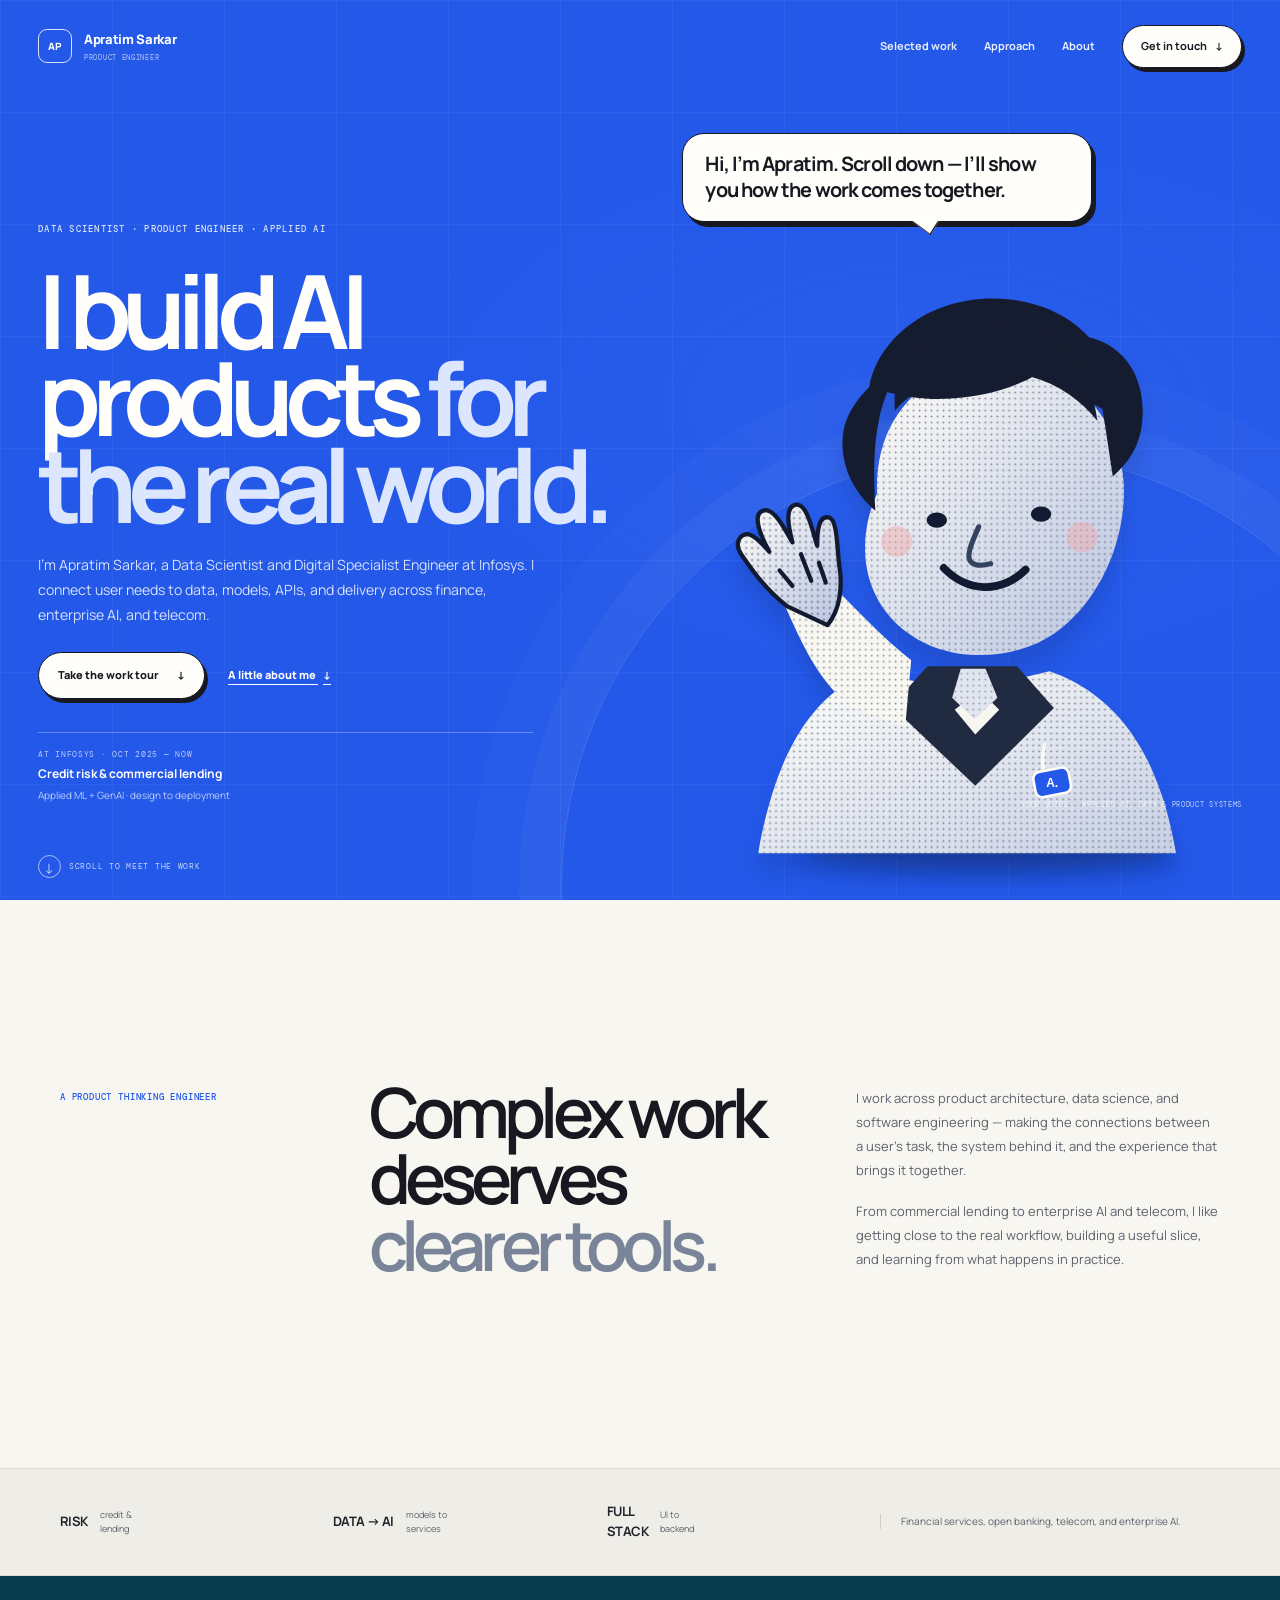
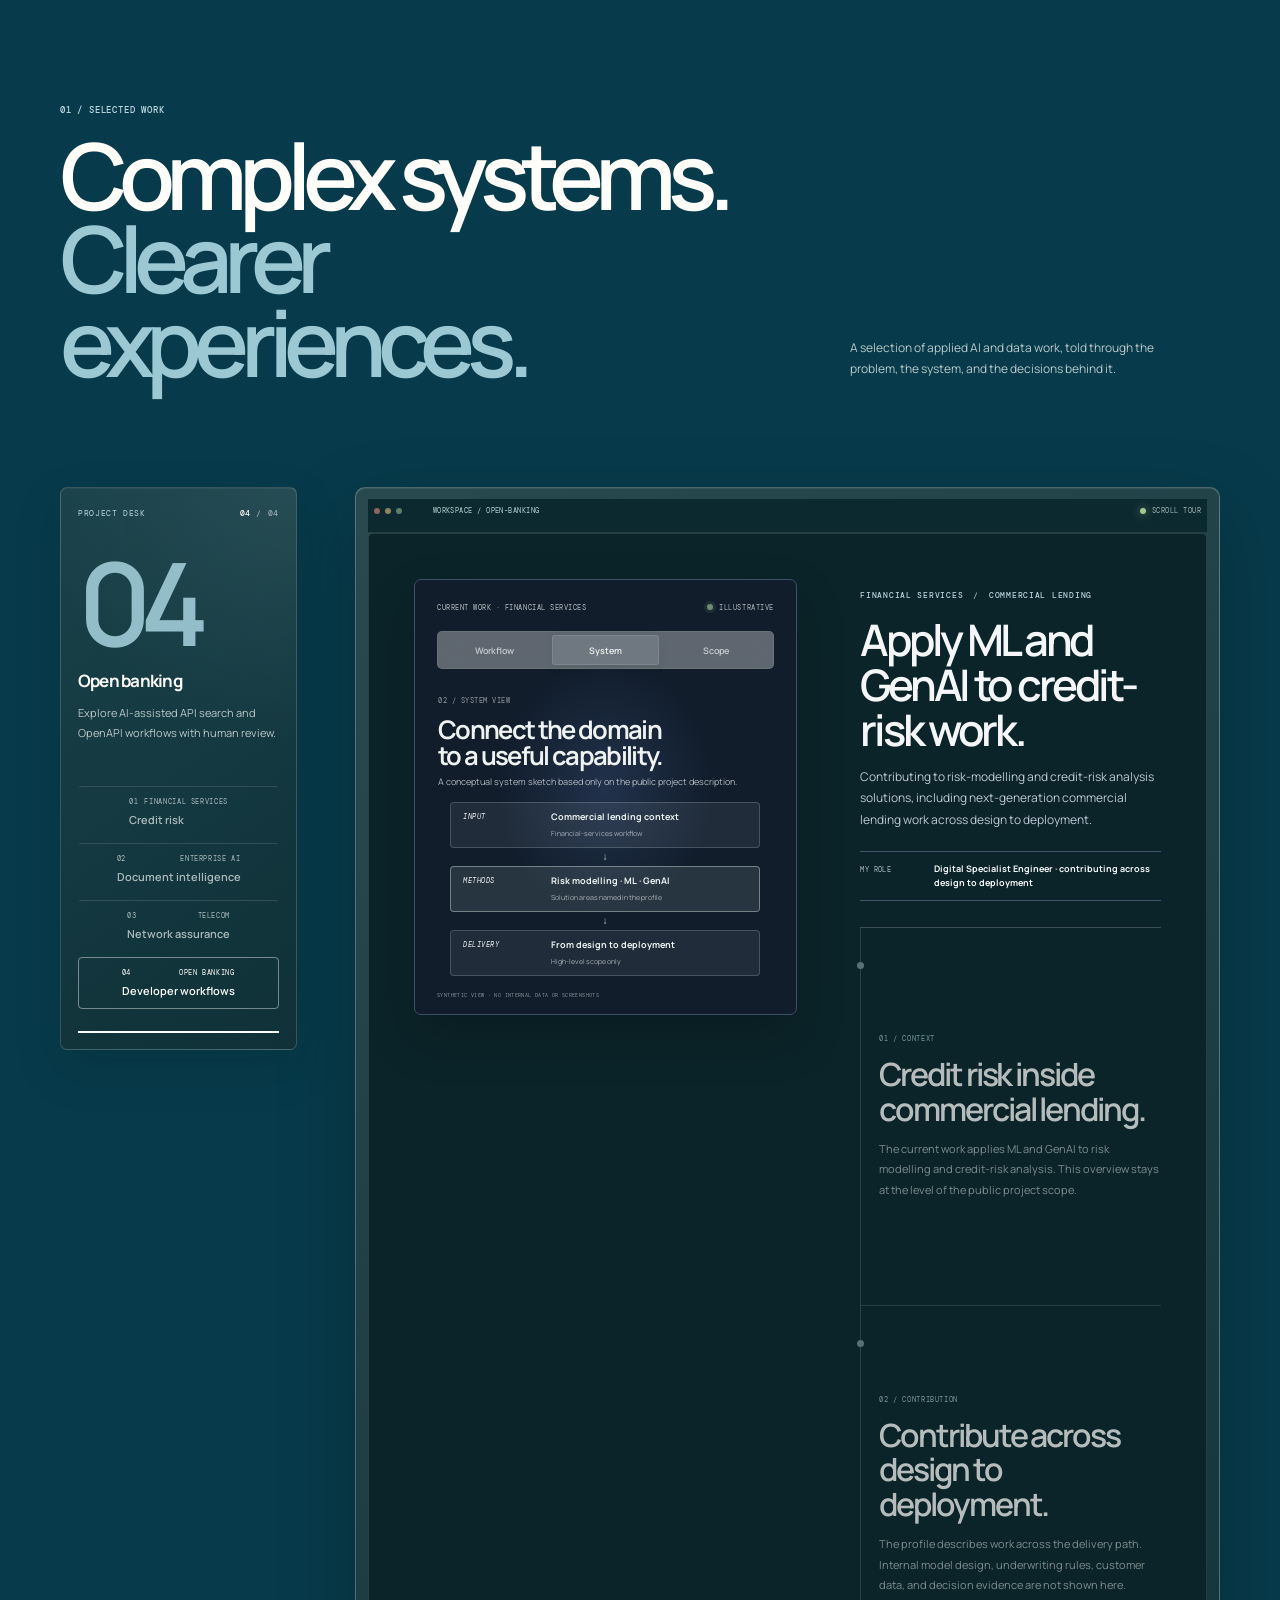
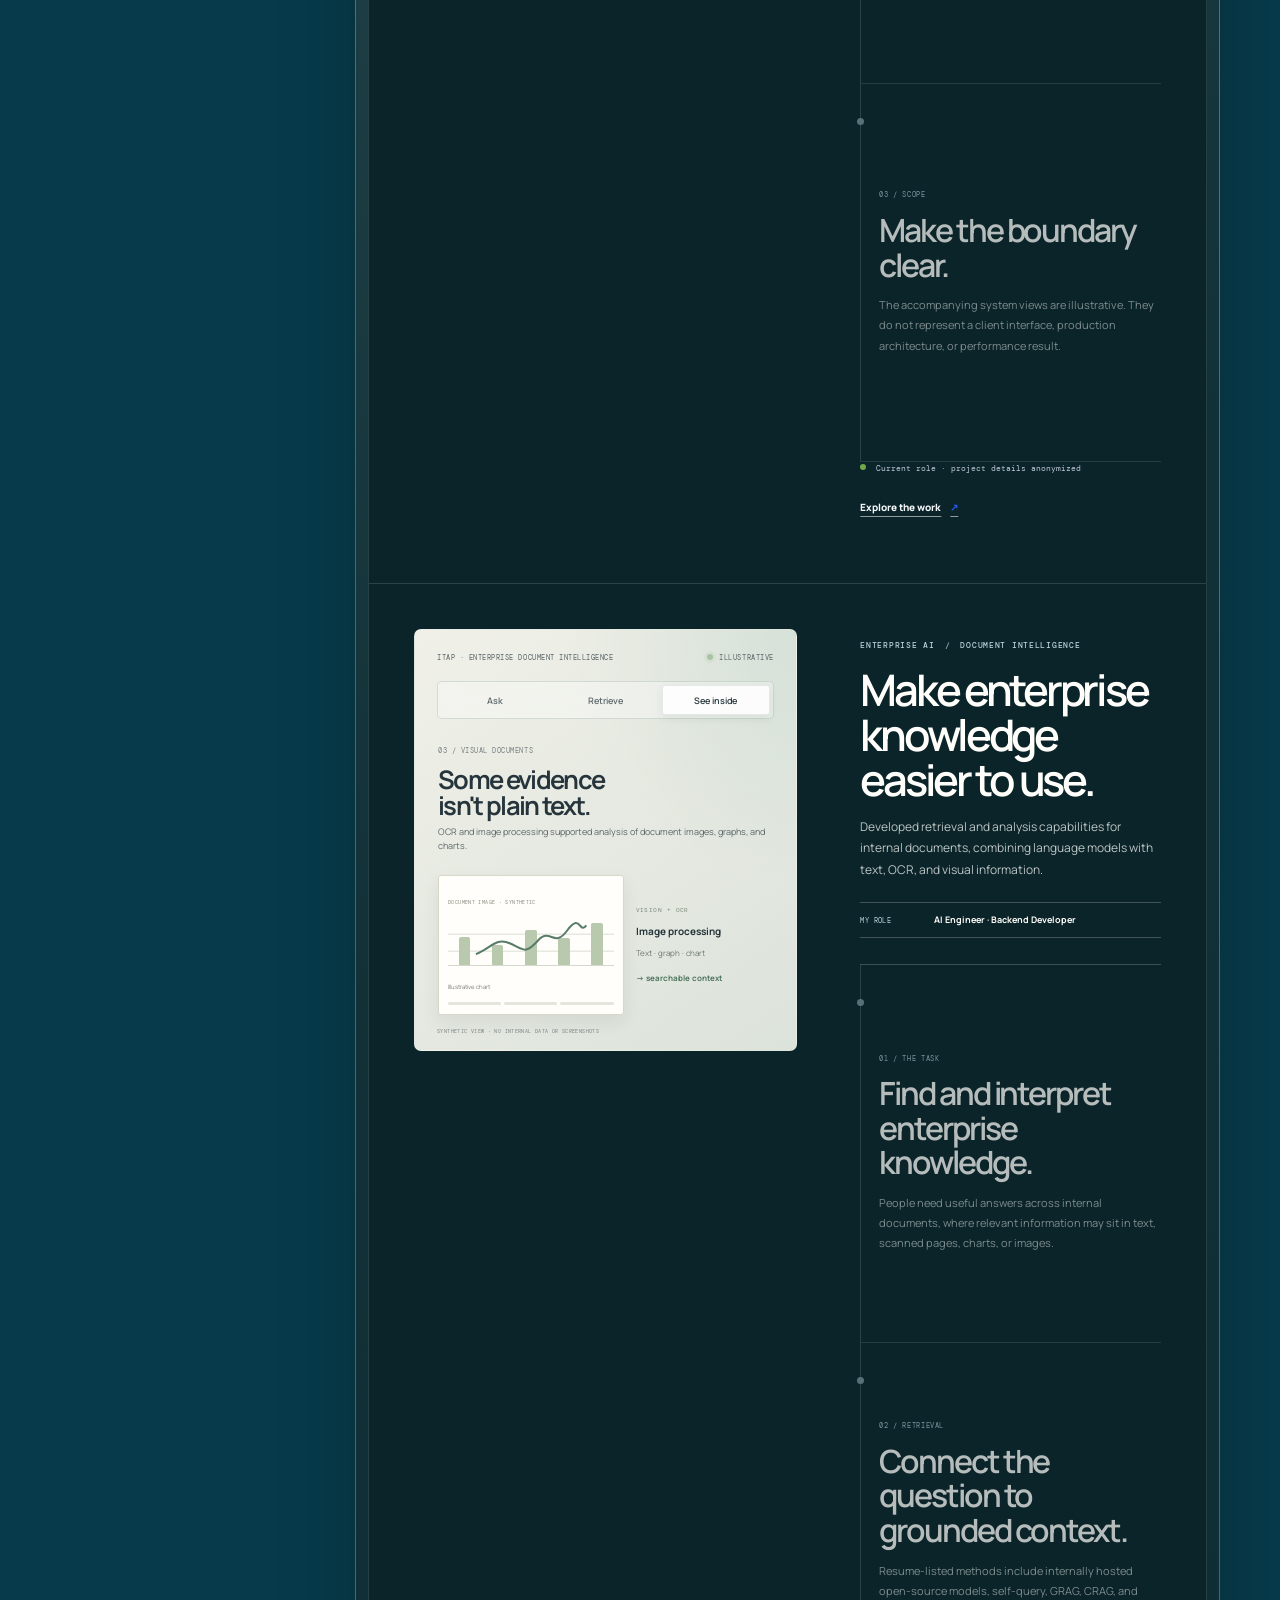
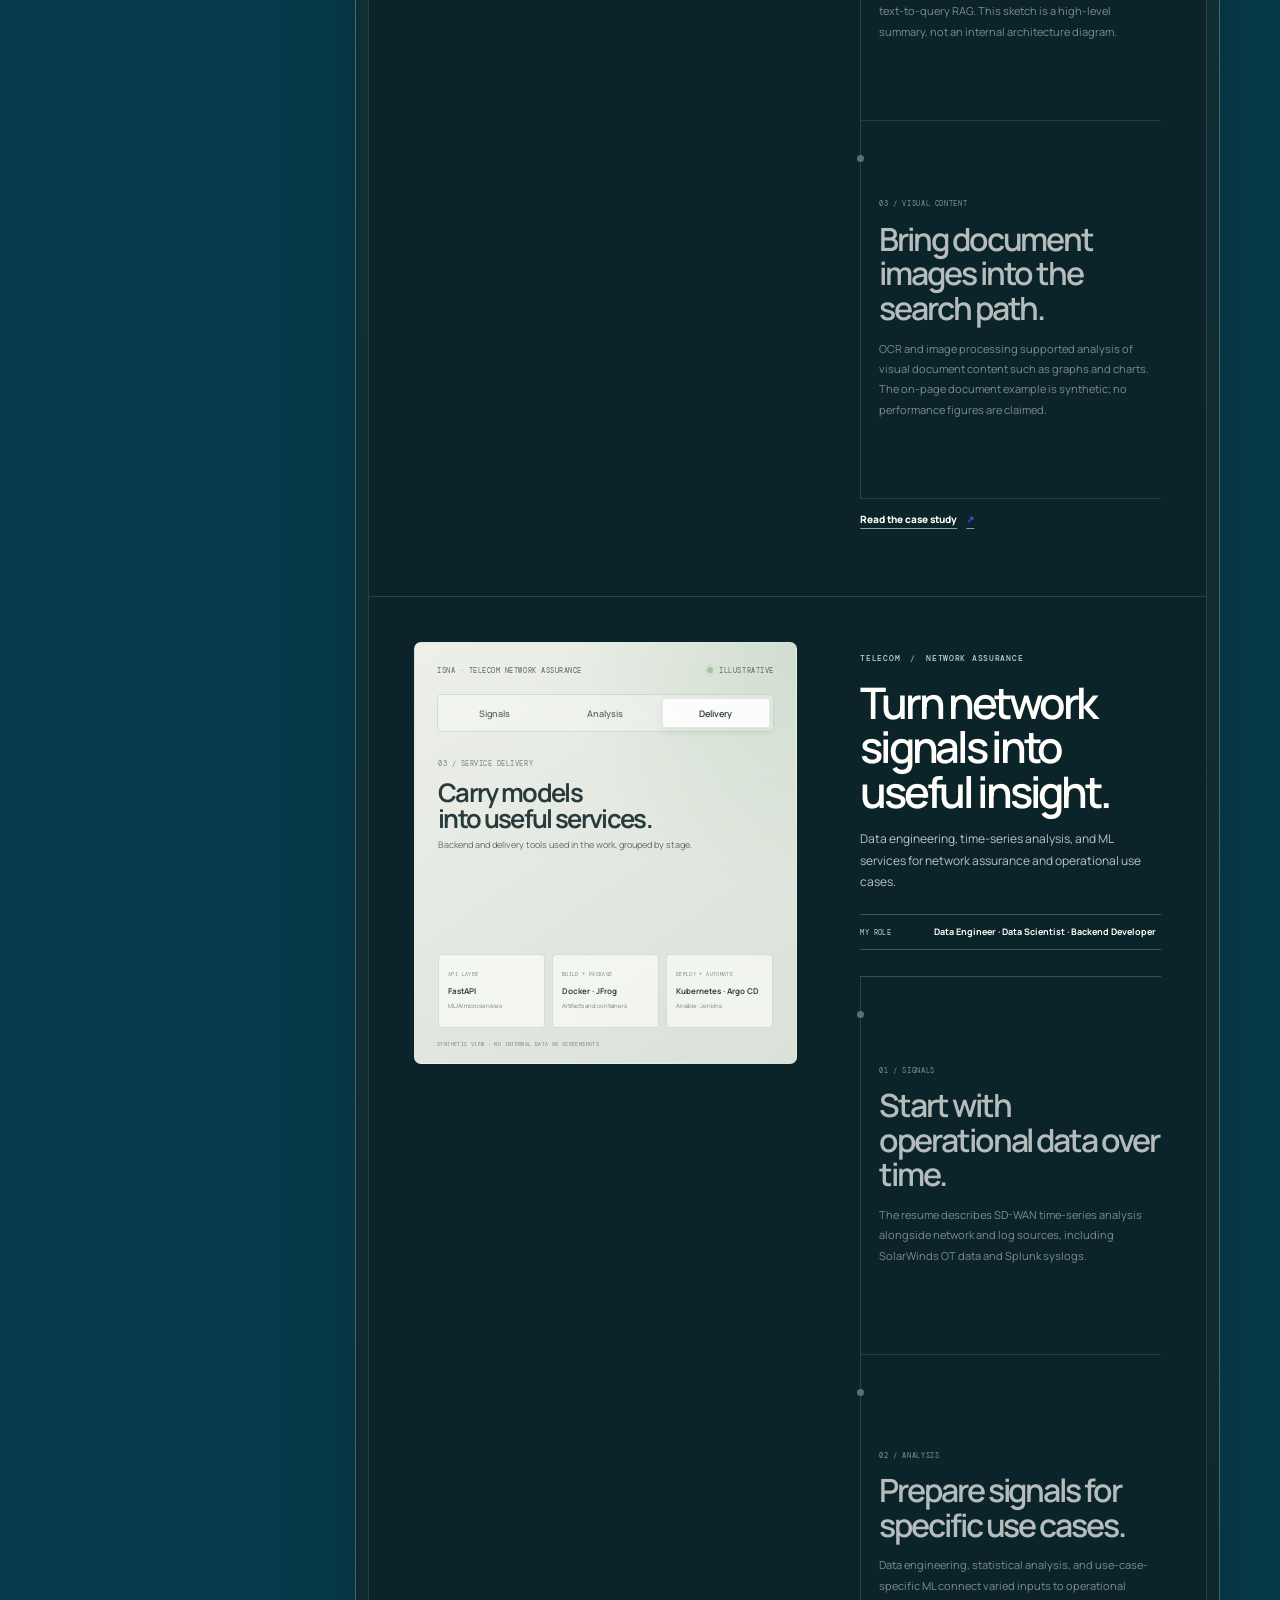
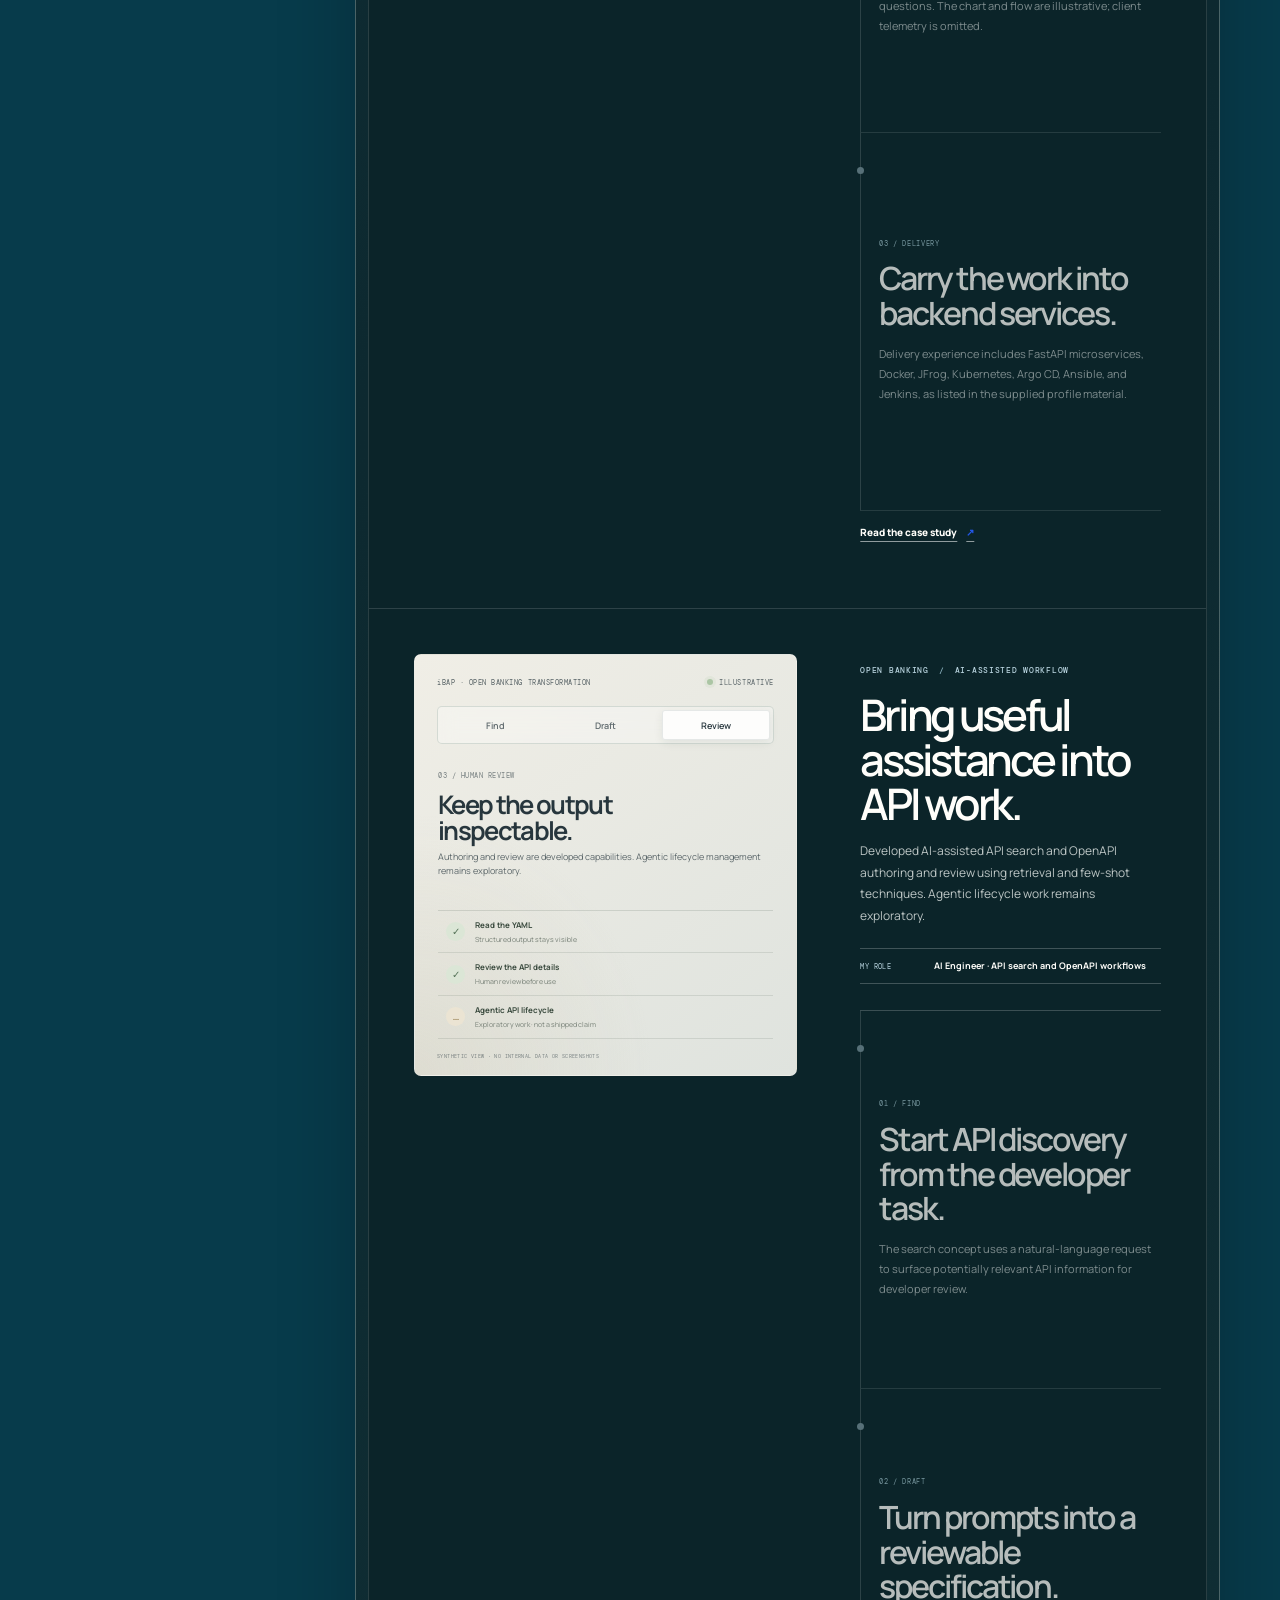
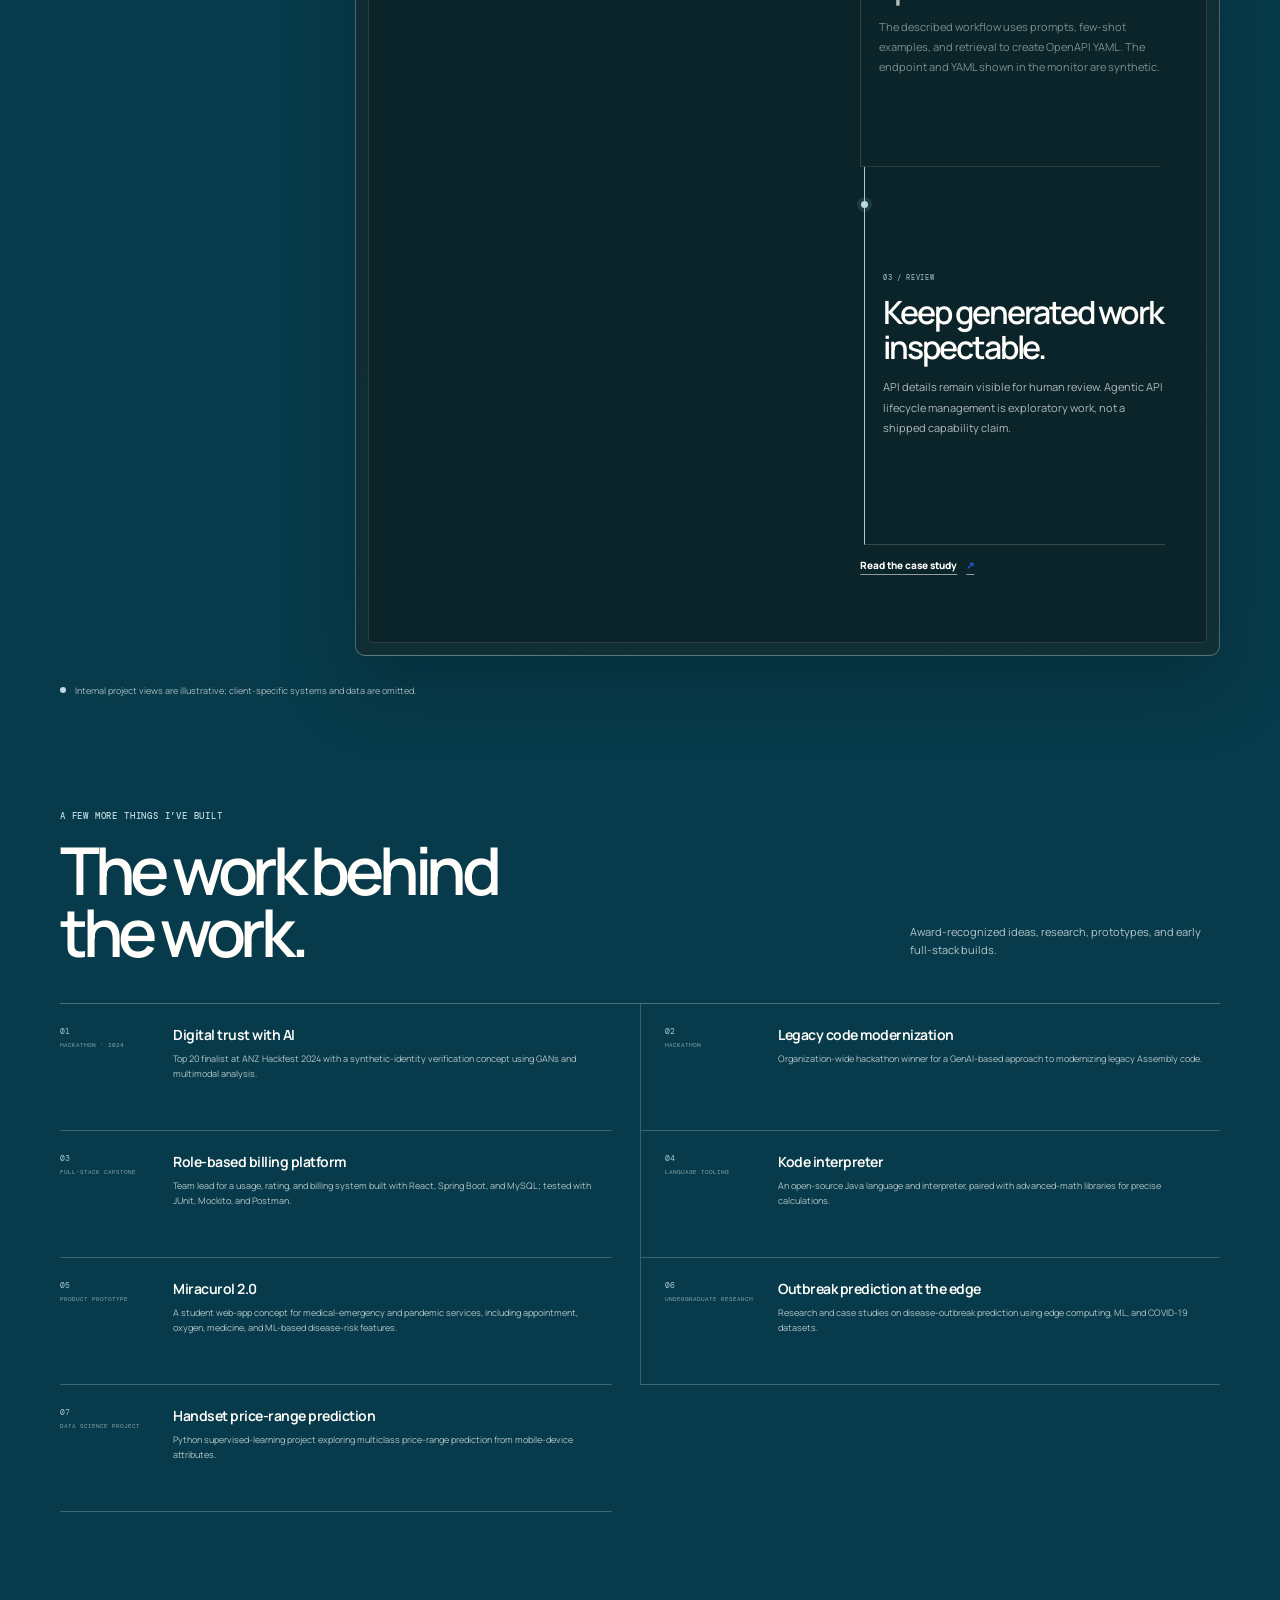
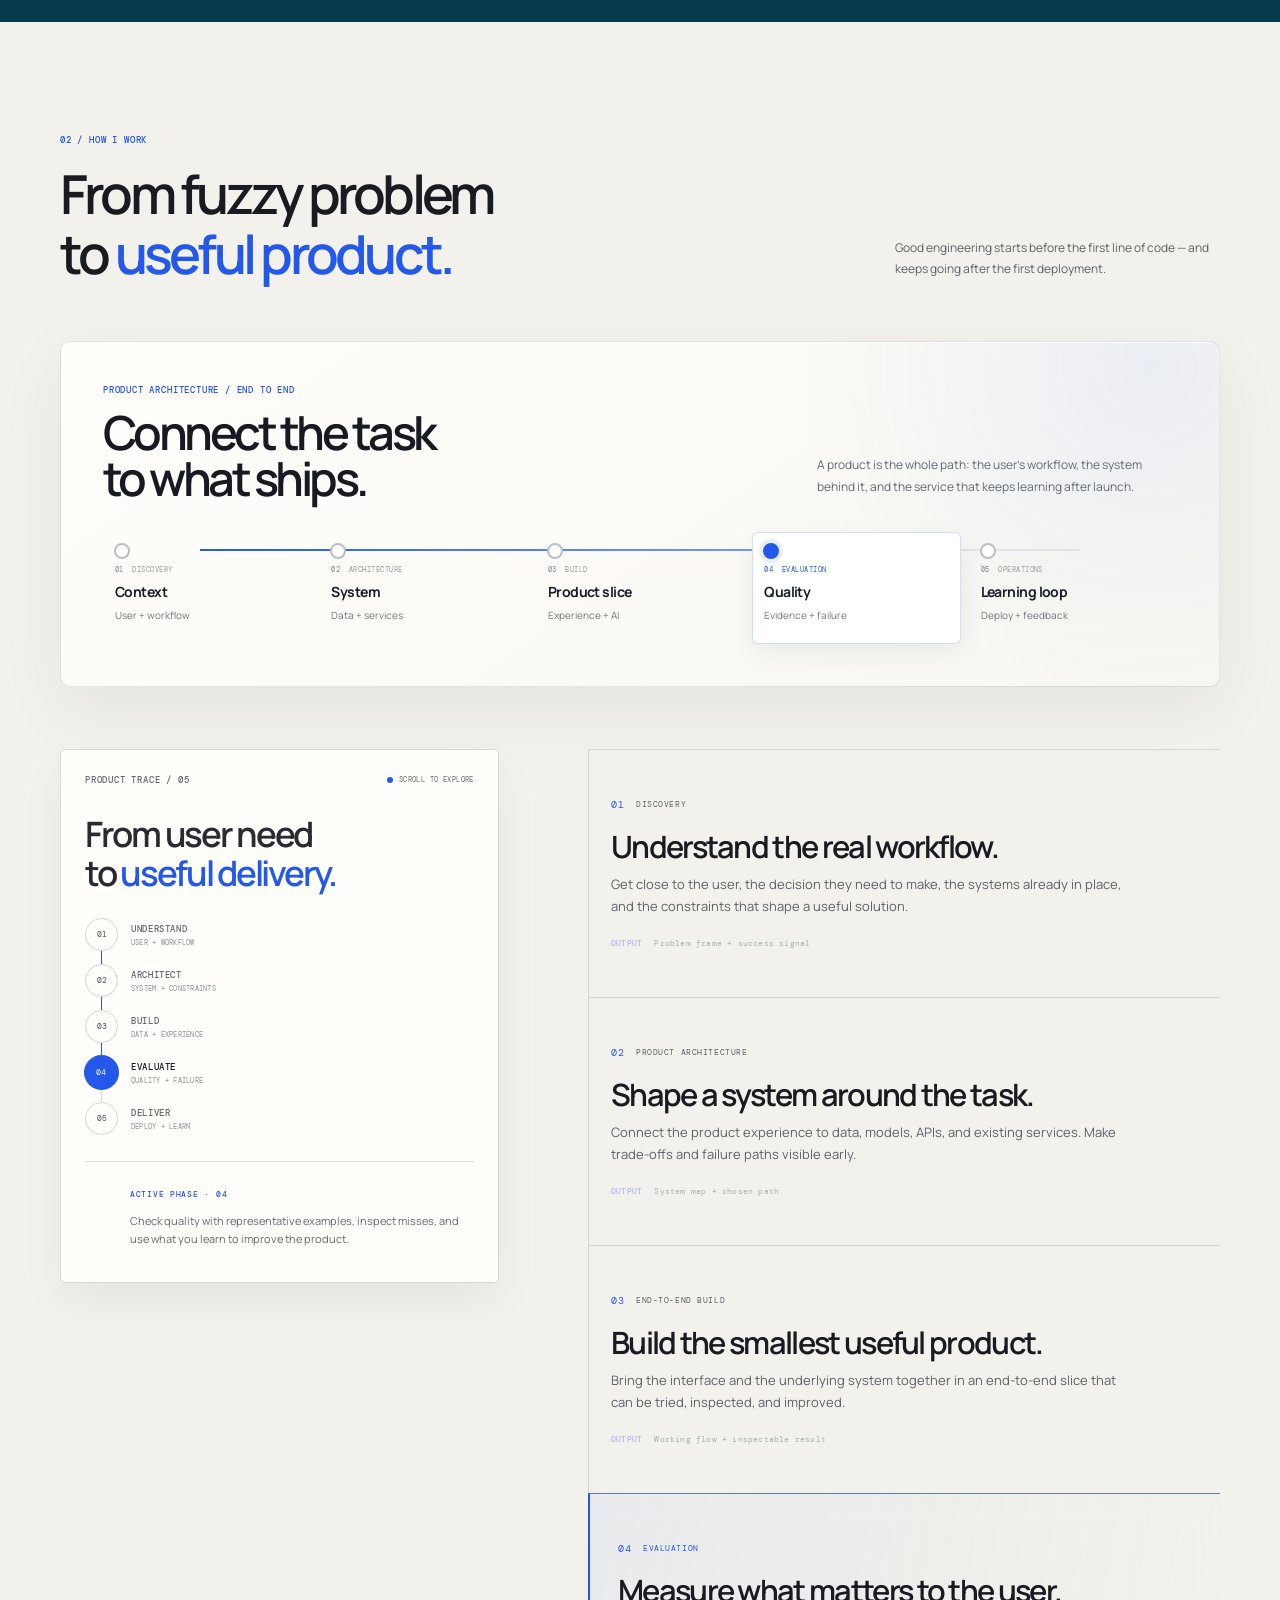
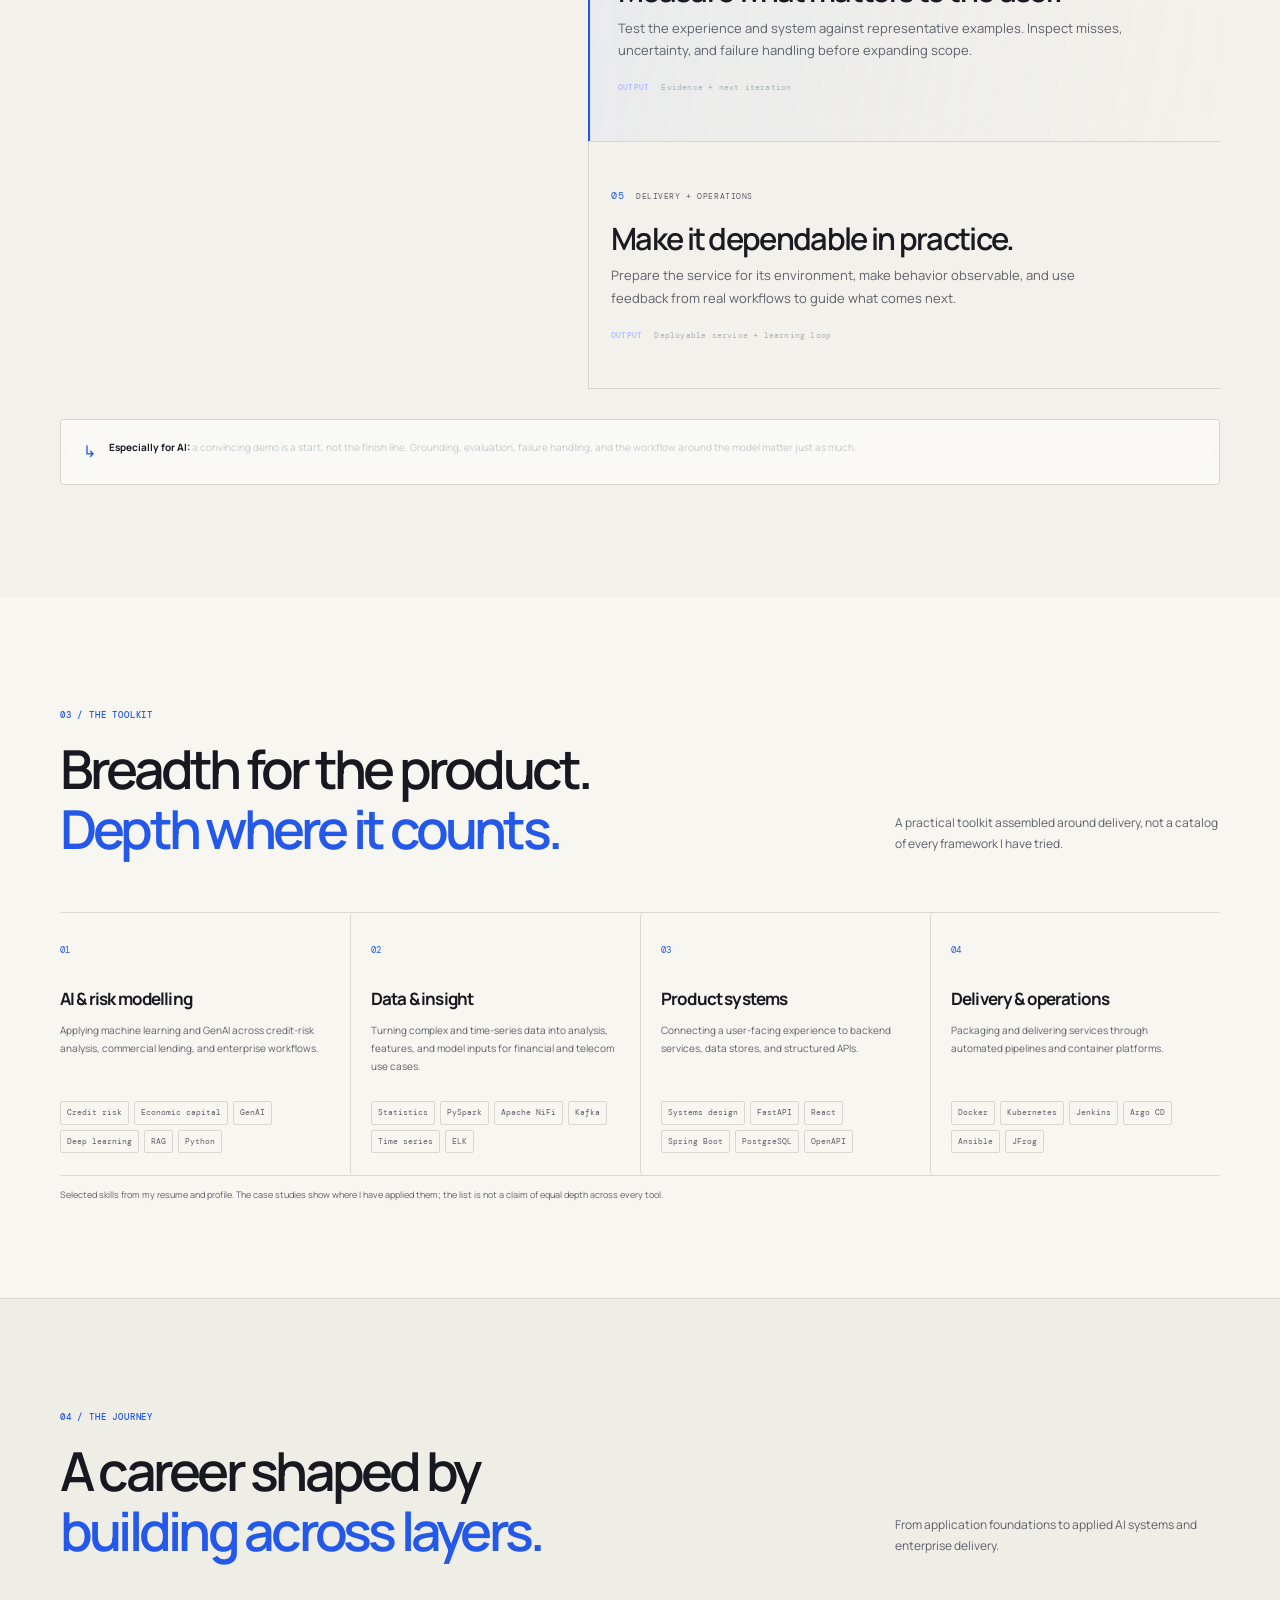
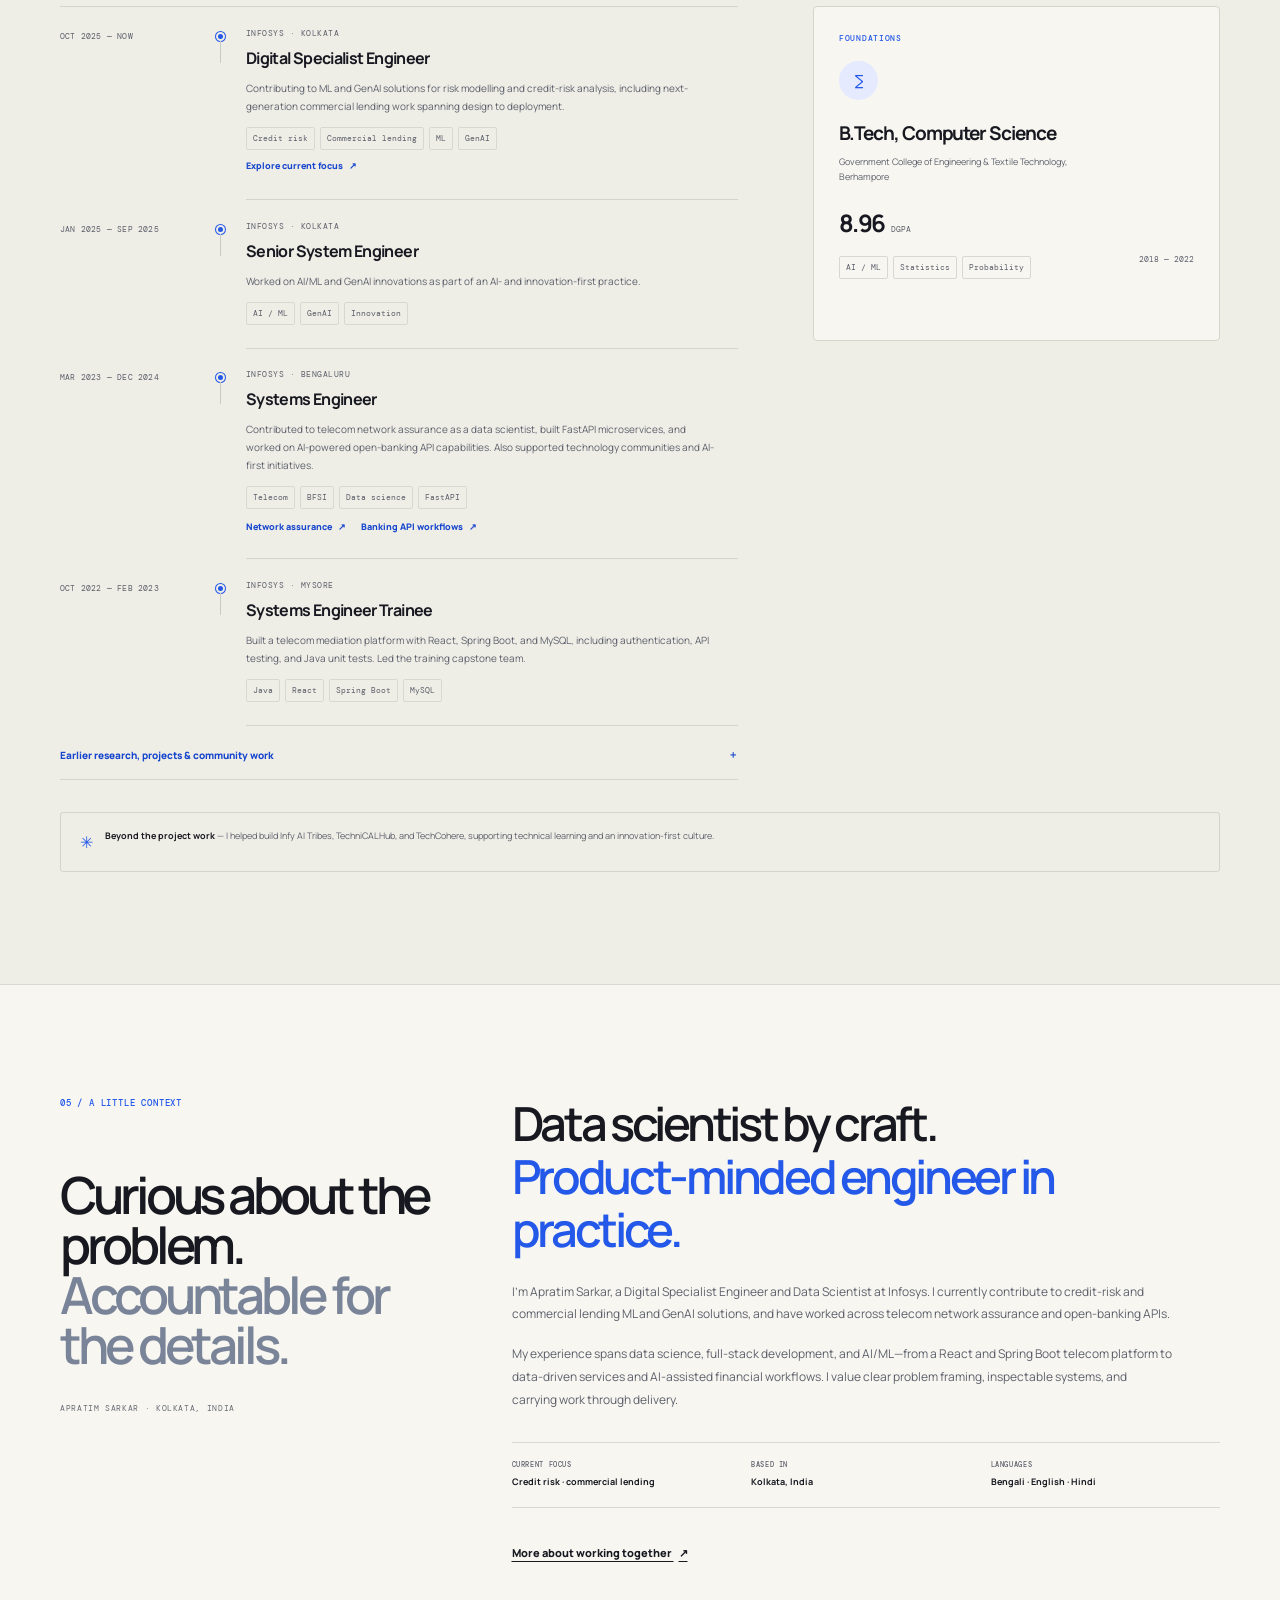
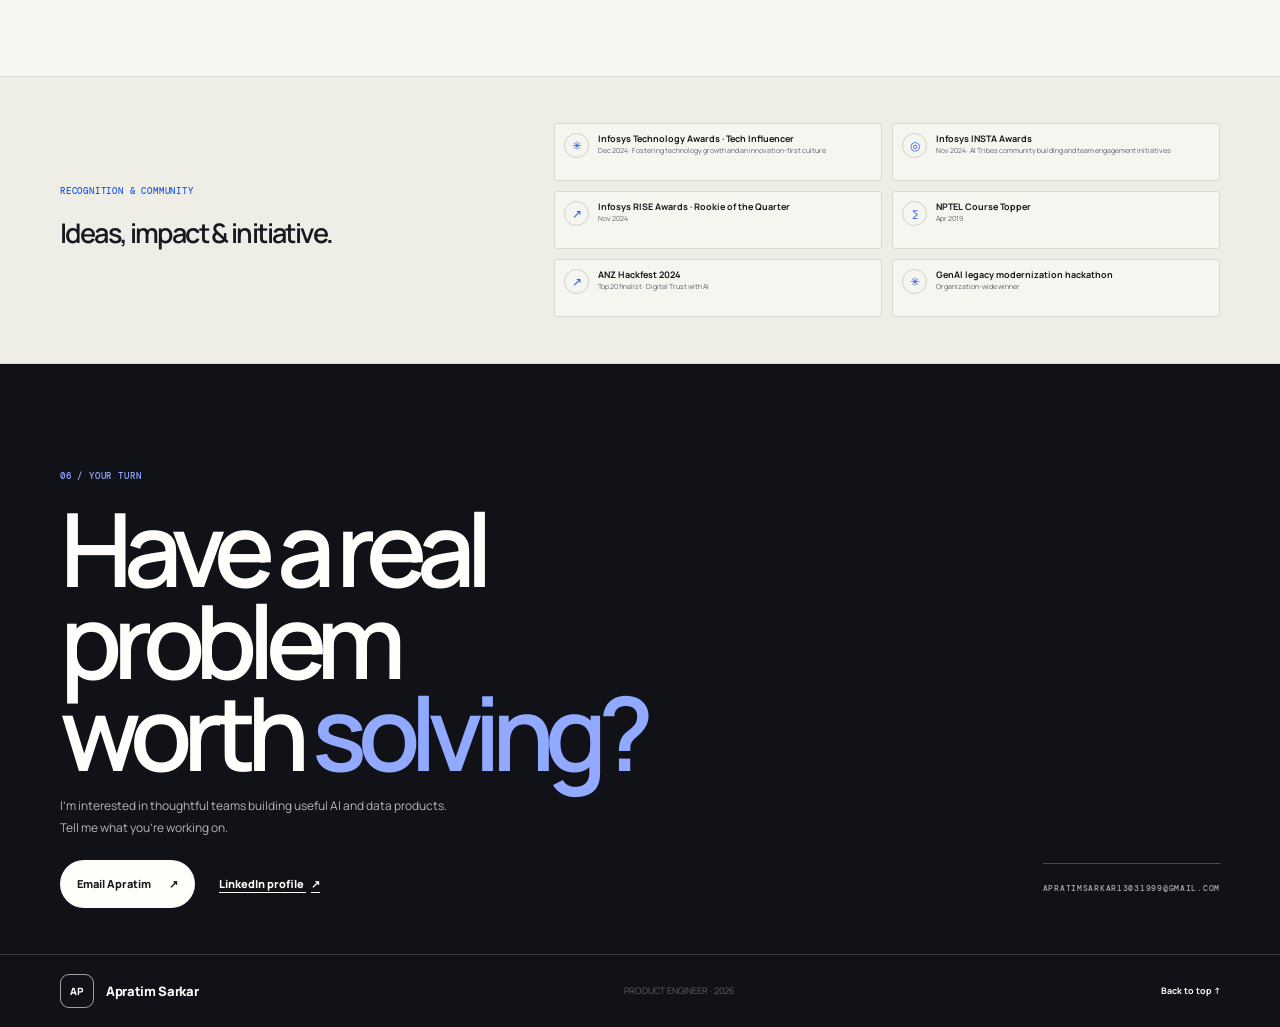
==== index.html @ 73eb4459 "Build scroll-linked project stories" ====
<!doctype html>
<html lang="en">
  <head>
    <meta charset="utf-8">
    <meta name="viewport" content="width=device-width, initial-scale=1">
    <meta name="theme-color" content="#2358e9">
    <link rel="icon" href="data:image/svg+xml,%3Csvg xmlns='http://www.w3.org/2000/svg' viewBox='0 0 64 64'%3E%3Crect width='64' height='64' rx='16' fill='%232358e9'/%3E%3Ctext x='50%25' y='54%25' dominant-baseline='middle' text-anchor='middle' font-family='Arial' font-weight='700' font-size='36' fill='white'%3EA.%3C/text%3E%3C/svg%3E">
    <meta
      name="description"
      content="Apratim Sarkar is a product-minded engineer and data scientist at Infosys, working across applied AI, data, and software delivery for finance, telecom, and enterprise workflows."
    >
    <meta property="og:type" content="website">
    <meta property="og:title" content="Apratim Sarkar — Product-minded Engineer & Data Scientist">
    <meta property="og:description" content="Applied AI, data, and software delivery across financial services, telecom, and enterprise workflows.">
    <title>Apratim Sarkar — Product-minded Engineer & Data Scientist</title>
    <link rel="preconnect" href="https://fonts.googleapis.com">
    <link rel="preconnect" href="https://fonts.gstatic.com" crossorigin>
    <link
      href="https://fonts.googleapis.com/css2?family=DM+Mono:wght@400;500&family=Manrope:wght@400;500;600;700;800&display=swap"
      rel="stylesheet"
    >
    <link rel="stylesheet" href="styles.css?v=scroll-story-2026-10-26">
    <script src="script.js?v=scroll-story-2026-10-26" defer></script>
  </head>
  <body>
    <a class="skip-link" href="#main">Skip to content</a>
    <header class="site-header">
      <a class="wordmark" href="#top" aria-label="Apratim Sarkar, home">
        <span class="wordmark-mark" aria-hidden="true">AP</span>
        <span>Apratim Sarkar <small>PRODUCT ENGINEER</small></span>
      </a>
      <nav class="main-nav" aria-label="Main navigation">
        <a href="#work">Selected work</a>
        <a href="#approach">Approach</a>
        <a href="#about">About</a>
        <button class="motion-toggle" type="button" data-motion-toggle aria-pressed="false" aria-label="Turn motion off">Motion on</button>
        <details class="mobile-nav-more">
          <summary>More <span aria-hidden="true">⌄</span></summary>
          <div class="mobile-nav-panel">
            <a href="#work">Selected work</a>
            <a href="#approach">Approach</a>
            <a href="#expertise">Expertise</a>
            <a href="#journey">Experience</a>
            <a href="#about">About</a>
          </div>
        </details>
        <a class="nav-contact" href="#contact">
          Get in touch <span aria-hidden="true">↓</span>
        </a>
      </nav>
    </header>

    <main id="main">
      <section class="hero tour-hero" id="top" aria-labelledby="hero-title">
        <div class="hero-layout section-shell">
          <div class="hero-copy">
            <p class="eyebrow">DATA SCIENTIST · PRODUCT ENGINEER · APPLIED AI</p>
            <h1 id="hero-title">I build AI products <span>for the real world.</span></h1>
            <p class="hero-intro">
              I’m Apratim Sarkar, a Data Scientist and Digital Specialist Engineer at Infosys.
              I connect user needs to data, models, APIs, and delivery across finance, enterprise AI, and telecom.
            </p>
            <div class="hero-actions">
              <a class="button button-primary" href="#work">Take the work tour <span aria-hidden="true">↓</span></a>
              <a class="text-link" href="#about">A little about me <span aria-hidden="true">↓</span></a>
            </div>
            <p class="hero-current"><span>AT INFOSYS · OCT 2025 — NOW</span><strong>Credit risk &amp; commercial lending</strong><small>Applied ML + GenAI · design to deployment</small></p>
          </div>
          <div class="hero-guide-stage">
            <p class="hero-guide-bubble" data-guide-intro>Hi, I’m Apratim. Scroll down — I’ll show you how the work comes together.</p>
            <svg class="guide-illustration" viewBox="0 0 620 920" role="img" aria-labelledby="guide-title guide-description">
              <title id="guide-title">Illustrated portfolio guide</title>
              <desc id="guide-description">A friendly monochrome illustrated character waves hello against a blue backdrop.</desc>
              <defs>
                <linearGradient id="guide-face" x1="0" y1="0" x2="1" y2="1"><stop offset="0" stop-color="#fffdf8"/><stop offset="1" stop-color="#b9c5e1"/></linearGradient>
                <linearGradient id="guide-shirt" x1="0" y1="0" x2="1" y2="1"><stop offset="0" stop-color="#fffefa"/><stop offset="1" stop-color="#c7d0e5"/></linearGradient>
                <pattern id="guide-dots" width="7" height="7" patternUnits="userSpaceOnUse"><circle cx="1.8" cy="1.8" r="1.15" fill="#111a31" opacity=".72"/></pattern>
                <filter id="guide-shadow" x="-30%" y="-25%" width="170%" height="170%"><feGaussianBlur stdDeviation="13"/></filter>
              </defs>
              <g transform="translate(0 210)">
              <ellipse cx="334" cy="656" rx="214" ry="24" fill="#10204b" opacity=".42" filter="url(#guide-shadow)"/>
              <g class="guide-figure-body">
                <path d="M193 448c-62 26-106 88-128 212h489c-21-124-74-187-148-213l-98 23z" fill="url(#guide-shirt)"/>
                <path d="M193 448c-62 26-106 88-128 212h489c-21-124-74-187-148-213l-98 23z" fill="url(#guide-dots)" opacity=".65"/>
                <path d="M263 441h105l43 49-92 91-98-93z" fill="#202b42"/>
                <path d="M295 492l24 29 28-29-23-23z" fill="#f7f6f0"/>
                <path d="M292 478l26 25 27-25-14-34h-29z" fill="#e1e5ef"/>
                <path d="M292 478l26 25 27-25-14-34h-29z" fill="url(#guide-dots)" opacity=".48"/>
              </g>
              <g class="guide-wave">
                <path d="M171 487c-42-36-59-83-79-126l45-30c39 40 74 77 107 103l-7 78z" fill="#f8f7f1"/>
                <path d="M171 487c-42-36-59-83-79-126l45-30c39 40 74 77 107 103l-7 78z" fill="url(#guide-dots)" opacity=".62"/>
                <path d="M99 371c-25-19-40-41-54-61-7-10-4-20 4-23 8-3 19 9 29 20-11-20-20-43-8-48 13-5 25 20 35 37-6-23-8-42 4-44 13-2 19 29 25 48 0-19 2-36 14-33 10 3 9 36 12 57 4 26 0 52-14 69z" fill="url(#guide-face)" stroke="#111a31" stroke-width="5" stroke-linejoin="round"/>
                <path d="M99 371c-25-19-40-41-54-61-7-10-4-20 4-23 8-3 19 9 29 20-11-20-20-43-8-48 13-5 25 20 35 37-6-23-8-42 4-44 13-2 19 29 25 48 0-19 2-36 14-33 10 3 9 36 12 57 4 26 0 52-14 69z" fill="url(#guide-dots)" opacity=".78"/>
                <path d="M90 329l15 18m10-37l12 31m9-21l8 23" fill="none" stroke="#111a31" stroke-width="5" stroke-linecap="round"/>
              </g>
              <g class="guide-head">
                <path d="M204 239c-3-86 50-146 135-151 81-5 144 48 153 130 7 65-23 145-81 185-39 27-101 34-149 12-66-31-90-103-58-176z" fill="url(#guide-face)"/>
                <path d="M204 239c-3-86 50-146 135-151 81-5 144 48 153 130 7 65-23 145-81 185-39 27-101 34-149 12-66-31-90-103-58-176z" fill="url(#guide-dots)" opacity=".62"/>
                <path d="M202 259c-28-24-41-56-38-88 2-23 16-41 31-57 8-49 56-92 116-101 56-9 111 9 141 43 47 11 68 55 62 102-3 26-16 45-34 61l-12-79c-25-12-44-31-57-55-28 25-74 41-126 43-23 1-48-2-69-8-16 38-17 86-14 139z" fill="#161c2f"/>
                <path d="M202 259c-28-24-41-56-38-88 2-23 16-41 31-57 8-49 56-92 116-101 56-9 111 9 141 43 47 11 68 55 62 102-3 26-16 45-34 61l-12-79c-25-12-44-31-57-55-28 25-74 41-126 43-23 1-48-2-69-8-16 38-17 86-14 139z" fill="url(#guide-dots)" opacity=".83"/>
                <path d="M225 142c34-41 104-55 158-40 34 9 60 28 79 52-8-74-66-119-137-114-65 5-105 44-100 102z" fill="#151c30"/>
                <ellipse cx="274" cy="270" rx="12" ry="9" fill="#111a31"/><ellipse cx="396" cy="263" rx="12" ry="9" fill="#111a31"/>
                <path d="M282 326c27 28 66 31 96 2" fill="none" stroke="#111a31" stroke-width="9" stroke-linecap="round"/>
                <path d="M323 278c-9 20-16 37-8 42 6 4 15 3 22 1" fill="none" stroke="#35425e" stroke-width="6" stroke-linecap="round"/>
                <circle cx="227" cy="295" r="18" fill="#f1a6a7" opacity=".45"/><circle cx="444" cy="290" r="18" fill="#f1a6a7" opacity=".45"/>
              </g>
              <path d="M408 585c-10-15-12-34-8-52" fill="none" stroke="#fffefa" stroke-width="4" stroke-linecap="round" opacity=".85"/>
              <rect x="388" y="562" width="42" height="30" rx="8" fill="#2358e9" stroke="#fffefa" stroke-width="3" transform="rotate(-11 409 577)"/>
              <text x="409" y="582" text-anchor="middle" fill="#fffefa" font-family="Arial,sans-serif" font-size="14" font-weight="700">A.</text>
              </g>
            </svg>
            <span class="hero-guide-caption">YOUR GUIDE · APPLIED AI, DATA &amp; PRODUCT SYSTEMS</span>
          </div>
        </div>
        <a class="hero-scroll-cue" href="#intro"><span aria-hidden="true">↓</span> SCROLL TO MEET THE WORK</a>
      </section>

      <section class="intro-section" id="intro" aria-labelledby="intro-title">
        <div class="intro-layout section-shell">
          <p class="eyebrow">A PRODUCT THINKING ENGINEER</p>
          <h2 id="intro-title">Complex work deserves<br><span>clearer tools.</span></h2>
          <div class="intro-copy">
            <p>I work across product architecture, data science, and software engineering — making the connections between a user’s task, the system behind it, and the experience that brings it together.</p>
            <p>From commercial lending to enterprise AI and telecom, I like getting close to the real workflow, building a useful slice, and learning from what happens in practice.</p>
          </div>
        </div>
      </section>

      <section class="proof-strip" aria-label="Experience highlights">
        <div class="section-shell proof-inner">
          <p><span class="proof-value">RISK</span><span>credit &amp;<br>lending</span></p>
          <p><span class="proof-value">DATA → AI</span><span>models to<br>services</span></p>
          <p><span class="proof-value">FULL<br>STACK</span><span>UI to<br>backend</span></p>
          <p class="proof-note">Financial services, open banking, telecom, and enterprise AI.</p>
        </div>
      </section>

      <section class="work-section section-pad" id="work" aria-labelledby="work-title">
        <div class="work-inner section-shell">
        <div class="section-heading">
          <div>
            <p class="eyebrow">01 / SELECTED WORK</p>
            <h2 id="work-title">Complex systems.<br><span>Clearer experiences.</span></h2>
          </div>
          <p class="section-description">
            A selection of applied AI and data work, told through the problem,
            the system, and the decisions behind it.
          </p>
        </div>

        <div class="work-tour-layout">
          <aside class="work-tour-guide" aria-label="Project desk">
            <div class="work-tour-top"><span>PROJECT DESK</span><strong><span data-project-progress-count>01</span> <i>/ 04</i></strong></div>
            <span class="work-tour-number" aria-hidden="true" data-tour-number>01</span>
            <p class="work-tour-kicker" data-tour-title>Commercial lending</p>
            <p class="work-tour-caption" data-tour-caption aria-live="polite">Scroll through each project; its visual panes and build notes stay in the story.</p>
            <nav class="project-chapter-links" aria-label="Jump to a project">
            <a class="project-chapter-link is-active" id="project-tab-credit" href="#project-credit" aria-current="location" data-project-chapter-link="project-credit">
              <span>01 <i>FINANCIAL SERVICES</i></span><strong>Credit risk</strong>
            </a>
            <a class="project-chapter-link" id="project-tab-documents" href="#project-documents" data-project-chapter-link="project-documents">
              <span>02 <i>ENTERPRISE AI</i></span><strong>Document intelligence</strong>
            </a>
            <a class="project-chapter-link" id="project-tab-network" href="#project-network" data-project-chapter-link="project-network">
              <span>03 <i>TELECOM</i></span><strong>Network assurance</strong>
            </a>
            <a class="project-chapter-link" id="project-tab-banking" href="#project-banking" data-project-chapter-link="project-banking">
              <span>04 <i>OPEN BANKING</i></span><strong>Developer workflows</strong>
            </a>
            </nav>
            <span class="work-tour-progress" aria-hidden="true"><i data-project-progress-fill></i></span>
          </aside>

          <div class="project-screen" aria-label="Selected project workspace">
            <div class="project-screen-bar" aria-hidden="true">
              <span class="screen-window-dots"><i></i><i></i><i></i></span>
              <span class="screen-file-name" data-project-screen-title>WORKSPACE / COMMERCIAL-LENDING</span>
              <span class="screen-window-status"><i></i> SCROLL TOUR</span>
            </div>
          <div class="project-list" id="selected-projects">
          <article class="project-card project-card-featured" id="project-credit" data-guide-title="Commercial lending" data-guide-copy="Risk analysis for commercial lending, informed by applied ML and GenAI.">
<div class="project-visual project-viewer visual-risk" data-viewer aria-label="Commercial lending views">
<div class="viewer-topline"><span class="viewer-project-label">CURRENT WORK · FINANCIAL SERVICES</span><span class="viewer-synthetic"><i></i> ILLUSTRATIVE</span></div>
<div class="viewer-tabs" role="tablist" aria-label="Commercial lending views">
<button class="viewer-tab" type="button" role="tab" id="risk-tab-workflow" aria-controls="risk-view-workflow" aria-selected="true" tabindex="0">Workflow</button>
<button class="viewer-tab" type="button" role="tab" id="risk-tab-system" aria-controls="risk-view-system" aria-selected="false" tabindex="-1">System</button>
<button class="viewer-tab" type="button" role="tab" id="risk-tab-detail" aria-controls="risk-view-detail" aria-selected="false" tabindex="-1">Scope</button>
</div>
<section class="viewer-pane" role="tabpanel" id="risk-view-workflow" aria-labelledby="risk-tab-workflow" tabindex="0"><div class="viewer-pane-heading"><span>01 / WORKFLOW VIEW</span><h4>Credit-risk work,<br>in its product context.</h4><p>A high-level view of ML and GenAI work supporting commercial lending, described from design through deployment.</p></div><div class="viewer-flow-row"><div class="viewer-flow-card"><i>01</i><strong>Credit context</strong><small>Commercial lending</small></div><span class="viewer-flow-arrow">→</span><div class="viewer-flow-card viewer-flow-card-accent"><i>02</i><strong>Risk analysis</strong><small>ML + GenAI</small></div><span class="viewer-flow-arrow">→</span><div class="viewer-flow-card"><i>03</i><strong>Product delivery</strong><small>Design → deployment</small></div></div></section>
<section class="viewer-pane" role="tabpanel" id="risk-view-system" aria-labelledby="risk-tab-system" tabindex="0" hidden><div class="viewer-pane-heading"><span>02 / SYSTEM VIEW</span><h4>Connect the domain<br>to a useful capability.</h4><p>A conceptual system sketch based only on the public project description.</p></div><div class="viewer-system-stack"><div><i>INPUT</i><strong>Commercial lending context</strong><span>Financial-services workflow</span></div><b aria-hidden="true">↓</b><div class="viewer-system-focus"><i>METHODS</i><strong>Risk modelling · ML · GenAI</strong><span>Solution areas named in the profile</span></div><b aria-hidden="true">↓</b><div><i>DELIVERY</i><strong>From design to deployment</strong><span>High-level scope only</span></div></div></section>
<section class="viewer-pane" role="tabpanel" id="risk-view-detail" aria-labelledby="risk-tab-detail" tabindex="0" hidden><div class="viewer-pane-heading"><span>03 / PUBLIC SCOPE</span><h4>Useful detail.<br>Respectful boundaries.</h4><p>The project involves financial-services work, so this portfolio keeps sensitive implementation evidence out of the public view.</p></div><div class="viewer-scope-grid"><div><span>SHARED</span><strong>Domain and solution areas</strong><small>Commercial lending · credit-risk analysis · ML + GenAI</small></div><div><span>NOT SHOWN</span><strong>Private decision evidence</strong><small>No customer records, internal policies, model metrics, or production screens.</small></div><div class="viewer-scope-stamp"><i></i><strong>ANONYMIZED</strong><small>Illustrative view</small></div></div></section>
<p class="viewer-disclaimer">SYNTHETIC VIEW · NO INTERNAL DATA OR SCREENSHOTS</p></div>
            <div class="project-content">
              <div class="project-meta"><span>FINANCIAL SERVICES</span><span>COMMERCIAL LENDING</span></div>
              <h3>Apply ML and GenAI to credit-risk work.</h3>
              <p class="project-summary">
                Contributing to risk-modelling and credit-risk analysis solutions,
                including next-generation commercial lending work across design to deployment.
              </p>
              <div class="tag-list" aria-label="Capabilities">
                <span>Credit risk</span><span>Risk modelling</span><span>Machine learning</span><span>GenAI</span>
              </div>
              <div class="project-proofline"><span>MY ROLE</span><strong>Digital Specialist Engineer · contributing across design to deployment</strong></div>
              <div class="project-story" aria-label="Commercial lending project story">
                <section class="project-story-step" data-project-view="risk-tab-workflow">
                  <span>01 / CONTEXT</span>
                  <h4>Credit risk inside commercial lending.</h4>
                  <p>The current work applies ML and GenAI to risk modelling and credit-risk analysis. This overview stays at the level of the public project scope.</p>
                </section>
                <section class="project-story-step" data-project-view="risk-tab-system">
                  <span>02 / CONTRIBUTION</span>
                  <h4>Contribute across design to deployment.</h4>
                  <p>The profile describes work across the delivery path. Internal model design, underwriting rules, customer data, and decision evidence are not shown here.</p>
                </section>
                <section class="project-story-step" data-project-view="risk-tab-detail">
                  <span>03 / SCOPE</span>
                  <h4>Make the boundary clear.</h4>
                  <p>The accompanying system views are illustrative. They do not represent a client interface, production architecture, or performance result.</p>
                </section>
              </div>
              <p class="project-scope-note"><span class="status-dot"></span> Current role · project details anonymized</p>
              <a class="case-study-link" href="work/commercial-lending-risk.html">Explore the work <span aria-hidden="true">↗</span></a>
            </div>
          </article>

          <article class="project-card project-card-featured" id="project-documents" data-guide-title="Document intelligence" data-guide-copy="Retrieval and document analysis across text, OCR, and visual information.">
<div class="project-visual project-viewer visual-docs" data-viewer aria-label="Document intelligence views">
<div class="viewer-topline"><span class="viewer-project-label">ITAP · ENTERPRISE DOCUMENT INTELLIGENCE</span><span class="viewer-synthetic"><i></i> ILLUSTRATIVE</span></div>
<div class="viewer-tabs" role="tablist" aria-label="Document intelligence views">
<button class="viewer-tab" type="button" role="tab" id="docs-tab-workflow" aria-controls="docs-view-workflow" aria-selected="true" tabindex="0">Ask</button>
<button class="viewer-tab" type="button" role="tab" id="docs-tab-system" aria-controls="docs-view-system" aria-selected="false" tabindex="-1">Retrieve</button>
<button class="viewer-tab" type="button" role="tab" id="docs-tab-detail" aria-controls="docs-view-detail" aria-selected="false" tabindex="-1">See inside</button>
</div>
<section class="viewer-pane" role="tabpanel" id="docs-view-workflow" aria-labelledby="docs-tab-workflow" tabindex="0"><div class="viewer-pane-heading"><span>01 / ASK</span><h4>Ask across<br>internal knowledge.</h4><p>A synthetic search interaction. The example and document are invented for this portfolio.</p></div><div class="viewer-search-demo"><div class="viewer-search-input"><span>⌕</span><strong>What does the operations guide say about an exception?</strong><i>↗</i></div><div class="viewer-answer"><div class="viewer-answer-label"><i></i> GROUNDED RESPONSE · EXAMPLE</div><p>“Review the exception with the relevant supporting document before proceeding.”</p><div class="viewer-source"><span>ILLUSTRATIVE SOURCE</span><strong>Operations guide · section 04</strong><a class="viewer-inline-artifact" href="work/document-intelligence.html#prototype">Try the synthetic keyword demo <span aria-hidden="true">↗</span></a></div></div></div></section>
<section class="viewer-pane" role="tabpanel" id="docs-view-system" aria-labelledby="docs-tab-system" tabindex="0" hidden><div class="viewer-pane-heading"><span>02 / RETRIEVAL</span><h4>Retrieval methods<br>shape the answer.</h4><p>Retrieval methods and grounded generation, shown as a simplified concept map rather than an internal architecture.</p></div><div class="viewer-method-map"><div><span>QUERY</span><strong>Self-query</strong><small>Interpret the request</small></div><b>→</b><div class="viewer-method-pair"><span>RETRIEVAL + RAG</span><strong>GRAG · CRAG</strong><small>Methods named in project scope</small></div><b>→</b><div><span>RESPONSE</span><strong>Answer with context</strong><small>Internally hosted open models</small></div><div class="viewer-method-foot"><span>ALSO EXPLORED</span><strong>Text-to-query RAG</strong></div></div></section>
<section class="viewer-pane" role="tabpanel" id="docs-view-detail" aria-labelledby="docs-tab-detail" tabindex="0" hidden><div class="viewer-pane-heading"><span>03 / VISUAL DOCUMENTS</span><h4>Some evidence<br>isn't plain text.</h4><p>OCR and image processing supported analysis of document images, graphs, and charts.</p></div><div class="viewer-vision-demo"><div class="viewer-paper-sheet"><span>DOCUMENT IMAGE · SYNTHETIC</span><div class="viewer-chart"><i></i><i></i><i></i><i></i><i></i><svg viewBox="0 0 180 72" aria-hidden="true"><path d="M4 55 C27 47 35 28 57 38S81 56 101 34 126 47 147 18 166 25 177 10"/></svg></div><small>Illustrative chart</small><div class="viewer-paper-lines"><i></i><i></i><i></i></div></div><div class="viewer-vision-output"><span>VISION + OCR</span><strong>Image processing</strong><small>Text · graph · chart</small><b>→ searchable context</b></div></div></section>
<p class="viewer-disclaimer">SYNTHETIC VIEW · NO INTERNAL DATA OR SCREENSHOTS</p></div>
            <div class="project-content">
              <div class="project-meta"><span>ENTERPRISE AI</span><span>DOCUMENT INTELLIGENCE</span></div>
              <h3>Make enterprise knowledge easier to use.</h3>
              <p class="project-summary">
                Developed retrieval and analysis capabilities for internal documents,
                combining language models with text, OCR, and visual information.
              </p>
              <div class="tag-list" aria-label="Capabilities">
                <span>RAG</span><span>OCR</span><span>LLM systems</span><span>Backend</span>
              </div>
              <div class="project-proofline"><span>MY ROLE</span><strong>AI Engineer · Backend Developer</strong></div>
              <div class="project-story" aria-label="Document intelligence project story">
                <section class="project-story-step" data-project-view="docs-tab-workflow">
                  <span>01 / THE TASK</span>
                  <h4>Find and interpret enterprise knowledge.</h4>
                  <p>People need useful answers across internal documents, where relevant information may sit in text, scanned pages, charts, or images.</p>
                </section>
                <section class="project-story-step" data-project-view="docs-tab-system">
                  <span>02 / RETRIEVAL</span>
                  <h4>Connect the question to grounded context.</h4>
                  <p>Resume-listed methods include internally hosted open-source models, self-query, GRAG, CRAG, and text-to-query RAG. This sketch is a high-level summary, not an internal architecture diagram.</p>
                </section>
                <section class="project-story-step" data-project-view="docs-tab-detail">
                  <span>03 / VISUAL CONTENT</span>
                  <h4>Bring document images into the search path.</h4>
                  <p>OCR and image processing supported analysis of visual document content such as graphs and charts. The on-page document example is synthetic; no performance figures are claimed.</p>
                </section>
              </div>
              <a class="case-study-link" href="work/document-intelligence.html">Read the case study <span aria-hidden="true">↗</span></a>
            </div>
          </article>

          <article class="project-card" id="project-network" data-guide-title="Network assurance" data-guide-copy="Move network signals through analysis, model-backed services, and delivery.">
<div class="project-visual project-viewer visual-network" data-viewer aria-label="Network assurance views">
<div class="viewer-topline"><span class="viewer-project-label">ISNA · TELECOM NETWORK ASSURANCE</span><span class="viewer-synthetic"><i></i> ILLUSTRATIVE</span></div>
<div class="viewer-tabs" role="tablist" aria-label="Network assurance views">
<button class="viewer-tab" type="button" role="tab" id="network-tab-workflow" aria-controls="network-view-workflow" aria-selected="true" tabindex="0">Signals</button>
<button class="viewer-tab" type="button" role="tab" id="network-tab-system" aria-controls="network-view-system" aria-selected="false" tabindex="-1">Analysis</button>
<button class="viewer-tab" type="button" role="tab" id="network-tab-detail" aria-controls="network-view-detail" aria-selected="false" tabindex="-1">Delivery</button>
</div>
<section class="viewer-pane" role="tabpanel" id="network-view-workflow" aria-labelledby="network-tab-workflow" tabindex="0"><div class="viewer-pane-heading"><span>01 / TIME SERIES</span><h4>Read the signal<br>over time.</h4><p>Illustrative SD-WAN enterprise network utilization pattern; no client telemetry is shown.</p></div><div class="viewer-signal-card"><div class="viewer-signal-top"><span>NETWORK UTILIZATION</span><small>ILLUSTRATIVE SHAPE</small></div><svg viewBox="0 0 480 150" preserveAspectRatio="none" aria-label="Illustrative time-series line"><path class="viewer-chart-grid" d="M0 25H480M0 75H480M0 125H480"/><path class="viewer-chart-area" d="M0 98C28 86 45 40 78 57S116 115 151 83 199 30 226 54 253 105 284 78 317 48 340 61 377 117 404 88 442 32 480 22V150H0Z"/><path class="viewer-chart-line" d="M0 98C28 86 45 40 78 57S116 115 151 83 199 30 226 54 253 105 284 78 317 48 340 61 377 117 404 88 442 32 480 22"/></svg><div class="viewer-signal-foot"><span>STATISTICAL TIME-SERIES ANALYSIS</span><span>SD-WAN</span></div></div></section>
<section class="viewer-pane" role="tabpanel" id="network-view-system" aria-labelledby="network-tab-system" tabindex="0" hidden><div class="viewer-pane-heading"><span>02 / AIOPS + ML</span><h4>Bring varied signals<br>into the analysis.</h4><p>Signal categories from the network-assurance work, shown as a simplified path.</p></div><div class="viewer-ops-flow"><div class="viewer-ops-sources"><span>NETWORK + LOG SOURCES</span><strong>SD-WAN utilization</strong><strong>SolarWinds OT network data</strong><strong>Splunk syslogs</strong></div><i aria-hidden="true">→</i><div class="viewer-ops-center"><span>DATA ENGINEERING</span><strong>Clean + prepare</strong><small>Statistical analysis</small></div><i aria-hidden="true">→</i><div class="viewer-ops-center viewer-ops-accent"><span>USE-CASE MODELS</span><strong>Generalized ML</strong><small>Per client use case</small></div></div></section>
<section class="viewer-pane" role="tabpanel" id="network-view-detail" aria-labelledby="network-tab-detail" tabindex="0" hidden><div class="viewer-pane-heading"><span>03 / SERVICE DELIVERY</span><h4>Carry models<br>into useful services.</h4><p>Backend and delivery tools used in the work, grouped by stage.</p></div><div class="viewer-delivery-grid"><div><span>API LAYER</span><strong>FastAPI</strong><small>ML/AI microservices</small></div><div><span>BUILD + PACKAGE</span><strong>Docker · JFrog</strong><small>Artifacts and containers</small></div><div><span>DEPLOY + AUTOMATE</span><strong>Kubernetes · Argo CD</strong><small>Ansible · Jenkins</small></div></div></section>
<p class="viewer-disclaimer">SYNTHETIC VIEW · NO INTERNAL DATA OR SCREENSHOTS</p></div>
            <div class="project-content">
              <div class="project-meta"><span>TELECOM</span><span>NETWORK ASSURANCE</span></div>
              <h3>Turn network signals into useful insight.</h3>
              <p class="project-summary">
                Data engineering, time-series analysis, and ML services for network
                assurance and operational use cases.
              </p>
              <div class="tag-list" aria-label="Capabilities">
                <span>Time series</span><span>AIOps</span><span>FastAPI</span><span>CI/CD</span>
              </div>
              <div class="project-proofline"><span>MY ROLE</span><strong>Data Engineer · Data Scientist · Backend Developer</strong></div>
              <div class="project-story" aria-label="Network assurance project story">
                <section class="project-story-step" data-project-view="network-tab-workflow">
                  <span>01 / SIGNALS</span>
                  <h4>Start with operational data over time.</h4>
                  <p>The resume describes SD-WAN time-series analysis alongside network and log sources, including SolarWinds OT data and Splunk syslogs.</p>
                </section>
                <section class="project-story-step" data-project-view="network-tab-system">
                  <span>02 / ANALYSIS</span>
                  <h4>Prepare signals for specific use cases.</h4>
                  <p>Data engineering, statistical analysis, and use-case-specific ML connect varied inputs to operational questions. The chart and flow are illustrative; client telemetry is omitted.</p>
                </section>
                <section class="project-story-step" data-project-view="network-tab-detail">
                  <span>03 / DELIVERY</span>
                  <h4>Carry the work into backend services.</h4>
                  <p>Delivery experience includes FastAPI microservices, Docker, JFrog, Kubernetes, Argo CD, Ansible, and Jenkins, as listed in the supplied profile material.</p>
                </section>
              </div>
              <a class="case-study-link" href="work/network-assurance.html">Read the case study <span aria-hidden="true">↗</span></a>
            </div>
          </article>

          <article class="project-card" id="project-banking" data-guide-title="Open banking" data-guide-copy="Explore AI-assisted API search and OpenAPI workflows with human review.">
<div class="project-visual project-viewer visual-api" data-viewer aria-label="Open banking API views">
<div class="viewer-topline"><span class="viewer-project-label">iBAP · OPEN BANKING TRANSFORMATION</span><span class="viewer-synthetic"><i></i> ILLUSTRATIVE</span></div>
<div class="viewer-tabs" role="tablist" aria-label="Open banking API views">
<button class="viewer-tab" type="button" role="tab" id="api-tab-workflow" aria-controls="api-view-workflow" aria-selected="true" tabindex="0">Find</button>
<button class="viewer-tab" type="button" role="tab" id="api-tab-system" aria-controls="api-view-system" aria-selected="false" tabindex="-1">Draft</button>
<button class="viewer-tab" type="button" role="tab" id="api-tab-detail" aria-controls="api-view-detail" aria-selected="false" tabindex="-1">Review</button>
</div>
<section class="viewer-pane" role="tabpanel" id="api-view-workflow" aria-labelledby="api-tab-workflow" tabindex="0"><div class="viewer-pane-heading"><span>01 / API SEARCH</span><h4>Start with the<br>developer's task.</h4><p>A synthetic example of AI-assisted API search; endpoint details are not from a real bank.</p></div><div class="viewer-api-search"><div class="viewer-search-input"><span>⌕</span><strong>Find an API for recent account activity</strong><i>↗</i></div><div class="viewer-api-result"><span>ILLUSTRATIVE MATCH · API CATALOG</span><strong>Account activity</strong><small>Potentially relevant API description surfaced for developer review.</small><b>RETRIEVAL-ASSISTED SEARCH</b></div></div></section>
<section class="viewer-pane" role="tabpanel" id="api-view-system" aria-labelledby="api-tab-system" tabindex="0" hidden><div class="viewer-pane-heading"><span>02 / OPENAPI DRAFT</span><h4>Turn a prompt<br>into a reviewable draft.</h4><p>The described workflow combines prompts, few-shot examples, and RAG. This YAML is synthetic.</p></div><div class="viewer-code-card"><div><span>OPENAPI YAML · SYNTHETIC</span><i>DRAFT</i></div><pre><code><em>paths:</em>
  <b>/accounts/{id}/activity:</b>
    <strong>get:</strong>
      summary: List recent activity
      responses:
        <strong>'200':</strong>
          description: Successful response</code></pre><footer><span>PROMPT</span><i>+</i><span>FEW-SHOT</span><i>+</i><span>RAG</span></footer></div></section>
<section class="viewer-pane" role="tabpanel" id="api-view-detail" aria-labelledby="api-tab-detail" tabindex="0" hidden><div class="viewer-pane-heading"><span>03 / HUMAN REVIEW</span><h4>Keep the output<br>inspectable.</h4><p>Authoring and review are developed capabilities. Agentic lifecycle management remains exploratory.</p></div><div class="viewer-review-list"><div><i>✓</i><span><strong>Read the YAML</strong><small>Structured output stays visible</small></span></div><div><i>✓</i><span><strong>Review the API details</strong><small>Human review before use</small></span></div><div class="viewer-review-exploratory"><i>…</i><span><strong>Agentic API lifecycle</strong><small>Exploratory work · not a shipped claim</small></span></div></div></section>
<p class="viewer-disclaimer">SYNTHETIC VIEW · NO INTERNAL DATA OR SCREENSHOTS</p></div>
            <div class="project-content">
              <div class="project-meta"><span>OPEN BANKING</span><span>AI-ASSISTED WORKFLOW</span></div>
              <h3>Bring useful assistance into API work.</h3>
              <p class="project-summary">
                Developed AI-assisted API search and OpenAPI authoring and review using
                retrieval and few-shot techniques. Agentic lifecycle work remains exploratory.
              </p>
              <div class="tag-list" aria-label="Capabilities">
                <span>Developer experience</span><span>OpenAPI</span><span>RAG</span><span>GenAI</span>
              </div>
              <div class="project-proofline"><span>MY ROLE</span><strong>AI Engineer · API search and OpenAPI workflows</strong></div>
              <div class="project-story" aria-label="Open banking API project story">
                <section class="project-story-step" data-project-view="api-tab-workflow">
                  <span>01 / FIND</span>
                  <h4>Start API discovery from the developer task.</h4>
                  <p>The search concept uses a natural-language request to surface potentially relevant API information for developer review.</p>
                </section>
                <section class="project-story-step" data-project-view="api-tab-system">
                  <span>02 / DRAFT</span>
                  <h4>Turn prompts into a reviewable specification.</h4>
                  <p>The described workflow uses prompts, few-shot examples, and retrieval to create OpenAPI YAML. The endpoint and YAML shown in the monitor are synthetic.</p>
                </section>
                <section class="project-story-step" data-project-view="api-tab-detail">
                  <span>03 / REVIEW</span>
                  <h4>Keep generated work inspectable.</h4>
                  <p>API details remain visible for human review. Agentic API lifecycle management is exploratory work, not a shipped capability claim.</p>
                </section>
              </div>
              <a class="case-study-link" href="work/open-banking-apis.html">Read the case study <span aria-hidden="true">↗</span></a>
            </div>
          </article>
          </div>
          </div>
        </div>
        <p class="work-footnote"><span class="status-dot"></span> Internal project views are illustrative; client-specific systems and data are omitted.</p>
        </div>
        <section class="more-work section-shell" aria-labelledby="more-work-title">
          <div class="more-work-heading"><div><p class="eyebrow">A FEW MORE THINGS I’VE BUILT</p><h3 id="more-work-title">The work behind<br>the work.</h3></div><p>Award-recognized ideas, research, prototypes, and early full-stack builds.</p></div>
          <div class="more-work-list">
            <article class="more-work-item"><span class="more-work-index">01 <i>HACKATHON · 2024</i></span><div><h4>Digital trust with AI</h4><p>Top 20 finalist at ANZ Hackfest 2024 with a synthetic-identity verification concept using GANs and multimodal analysis.</p></div></article>
            <article class="more-work-item"><span class="more-work-index">02 <i>HACKATHON</i></span><div><h4>Legacy code modernization</h4><p>Organization-wide hackathon winner for a GenAI-based approach to modernizing legacy Assembly code.</p></div></article>
            <article class="more-work-item"><span class="more-work-index">03 <i>FULL-STACK CAPSTONE</i></span><div><h4>Role-based billing platform</h4><p>Team lead for a usage, rating, and billing system built with React, Spring Boot, and MySQL; tested with JUnit, Mockito, and Postman.</p></div></article>
            <article class="more-work-item"><span class="more-work-index">04 <i>LANGUAGE TOOLING</i></span><div><h4>Kode interpreter</h4><p>An open-source Java language and interpreter, paired with advanced-math libraries for precise calculations.</p></div></article>
            <article class="more-work-item"><span class="more-work-index">05 <i>PRODUCT PROTOTYPE</i></span><div><h4>Miracurol 2.0</h4><p>A student web-app concept for medical-emergency and pandemic services, including appointment, oxygen, medicine, and ML-based disease-risk features.</p></div></article>
            <article class="more-work-item"><span class="more-work-index">06 <i>UNDERGRADUATE RESEARCH</i></span><div><h4>Outbreak prediction at the edge</h4><p>Research and case studies on disease-outbreak prediction using edge computing, ML, and COVID-19 datasets.</p></div></article>
            <article class="more-work-item"><span class="more-work-index">07 <i>DATA SCIENCE PROJECT</i></span><div><h4>Handset price-range prediction</h4><p>Python supervised-learning project exploring multiclass price-range prediction from mobile-device attributes.</p></div></article>
          </div>
        </section>
      </section>

      <section class="approach-section" id="approach" aria-labelledby="approach-title">
        <div class="section-shell section-pad">
          <div class="section-heading approach-heading">
            <div>
              <p class="eyebrow eyebrow-light">02 / HOW I WORK</p>
              <h2 id="approach-title">From fuzzy problem<br>to <span>useful product.</span></h2>
            </div>
            <p class="section-description">
              Good engineering starts before the first line of code — and keeps
              going after the first deployment.
            </p>
          </div>
          <section class="architecture-overview" aria-labelledby="architecture-overview-title">
            <div class="architecture-overview-heading">
              <div>
                <p class="eyebrow">PRODUCT ARCHITECTURE / END TO END</p>
                <h3 id="architecture-overview-title">Connect the task<br>to what ships.</h3>
              </div>
              <p>A product is the whole path: the user’s workflow, the system behind it, and the service that keeps learning after launch.</p>
            </div>
            <nav class="architecture-map" aria-label="Explore the connected product layers">
              <span class="architecture-route" aria-hidden="true"><i></i></span>
              <a class="architecture-node is-active" href="#trace-understand" data-architecture-node="0" aria-current="step">
                <span>01 <i>DISCOVERY</i></span><strong>Context</strong><small>User + workflow</small>
              </a>
              <a class="architecture-node" href="#trace-architect" data-architecture-node="1">
                <span>02 <i>ARCHITECTURE</i></span><strong>System</strong><small>Data + services</small>
              </a>
              <a class="architecture-node" href="#trace-build" data-architecture-node="2">
                <span>03 <i>BUILD</i></span><strong>Product slice</strong><small>Experience + AI</small>
              </a>
              <a class="architecture-node" href="#trace-evaluate" data-architecture-node="3">
                <span>04 <i>EVALUATION</i></span><strong>Quality</strong><small>Evidence + failure</small>
              </a>
              <a class="architecture-node" href="#trace-deliver" data-architecture-node="4">
                <span>05 <i>OPERATIONS</i></span><strong>Learning loop</strong><small>Deploy + feedback</small>
              </a>
            </nav>
          </section>
          <div class="product-trace-layout">
            <aside class="trace-board" aria-label="Interactive product delivery map">
              <div class="trace-board-top">
                <span class="mono-label">PRODUCT TRACE / 05</span>
                <span class="trace-board-status"><i></i> SCROLL TO EXPLORE</span>
              </div>
              <p class="trace-board-title">From user need<br>to <span>useful delivery.</span></p>
              <nav class="trace-sequence" aria-label="Product delivery stages">
                <a class="trace-stage is-active" href="#trace-understand" data-trace-stage="0" aria-current="step"><span>01</span><strong>UNDERSTAND</strong><small>USER + WORKFLOW</small></a>
                <a class="trace-stage" href="#trace-architect" data-trace-stage="1"><span>02</span><strong>ARCHITECT</strong><small>SYSTEM + CONSTRAINTS</small></a>
                <a class="trace-stage" href="#trace-build" data-trace-stage="2"><span>03</span><strong>BUILD</strong><small>DATA + EXPERIENCE</small></a>
                <a class="trace-stage" href="#trace-evaluate" data-trace-stage="3"><span>04</span><strong>EVALUATE</strong><small>QUALITY + FAILURE</small></a>
                <a class="trace-stage" href="#trace-deliver" data-trace-stage="4"><span>05</span><strong>DELIVER</strong><small>DEPLOY + LEARN</small></a>
              </nav>
              <div class="trace-readout">
                <span class="mono-label" id="trace-readout-label">ACTIVE PHASE · 01</span>
                <p id="trace-readout-copy">Start with the person, decision, and workflow. Define what a useful result means.</p>
              </div>
            </aside>

            <ol class="process-list">
              <li class="process-step is-active" id="trace-understand" data-product-step="0" data-trace-summary="Start with the person, decision, and workflow. Define what a useful result means.">
                <div class="process-step-top"><span class="process-number">01</span><span>DISCOVERY</span></div>
                <h3>Understand the real workflow.</h3>
                <p>Get close to the user, the decision they need to make, the systems already in place, and the constraints that shape a useful solution.</p>
                <span class="process-output"><b>OUTPUT</b> Problem frame + success signal</span>
              </li>
              <li class="process-step" id="trace-architect" data-product-step="1" data-trace-summary="Map the system boundaries, integrations, data path, and risks before committing to a design.">
                <div class="process-step-top"><span class="process-number">02</span><span>PRODUCT ARCHITECTURE</span></div>
                <h3>Shape a system around the task.</h3>
                <p>Connect the product experience to data, models, APIs, and existing services. Make trade-offs and failure paths visible early.</p>
                <span class="process-output"><b>OUTPUT</b> System map + chosen path</span>
              </li>
              <li class="process-step" id="trace-build" data-product-step="2" data-trace-summary="Build a usable slice that joins the interface, data, models, and services into one coherent product flow.">
                <div class="process-step-top"><span class="process-number">03</span><span>END-TO-END BUILD</span></div>
                <h3>Build the smallest useful product.</h3>
                <p>Bring the interface and the underlying system together in an end-to-end slice that can be tried, inspected, and improved.</p>
                <span class="process-output"><b>OUTPUT</b> Working flow + inspectable result</span>
              </li>
              <li class="process-step" id="trace-evaluate" data-product-step="3" data-trace-summary="Check quality with representative examples, inspect misses, and use what you learn to improve the product.">
                <div class="process-step-top"><span class="process-number">04</span><span>EVALUATION</span></div>
                <h3>Measure what matters to the user.</h3>
                <p>Test the experience and system against representative examples. Inspect misses, uncertainty, and failure handling before expanding scope.</p>
                <span class="process-output"><b>OUTPUT</b> Evidence + next iteration</span>
              </li>
              <li class="process-step" id="trace-deliver" data-product-step="4" data-trace-summary="Deliver with the deployment, monitoring, and feedback loop needed to keep the product useful.">
                <div class="process-step-top"><span class="process-number">05</span><span>DELIVERY + OPERATIONS</span></div>
                <h3>Make it dependable in practice.</h3>
                <p>Prepare the service for its environment, make behavior observable, and use feedback from real workflows to guide what comes next.</p>
                <span class="process-output"><b>OUTPUT</b> Deployable service + learning loop</span>
              </li>
            </ol>
          </div>
          <div class="approach-note">
            <span class="note-icon" aria-hidden="true">↳</span>
            <p><strong>Especially for AI:</strong> a convincing demo is a start, not the finish line. Grounding, evaluation, failure handling, and the workflow around the model matter just as much.</p>
          </div>
        </div>
      </section>

      <section class="expertise-section section-shell section-pad" id="expertise" aria-labelledby="expertise-title">
        <div class="section-heading">
          <div>
            <p class="eyebrow">03 / THE TOOLKIT</p>
            <h2 id="expertise-title">Breadth for the product.<br><span>Depth where it counts.</span></h2>
          </div>
          <p class="section-description">A practical toolkit assembled around delivery, not a catalog of every framework I have tried.</p>
        </div>
        <div class="expertise-grid">
          <article class="expertise-card">
            <span class="expertise-index">01</span>
            <h3>AI &amp; risk modelling</h3>
            <p>Applying machine learning and GenAI across credit-risk analysis, commercial lending, and enterprise workflows.</p>
            <div class="expertise-tags"><span>Credit risk</span><span>Economic capital</span><span>GenAI</span><span>Deep learning</span><span>RAG</span><span>Python</span></div>
          </article>
          <article class="expertise-card">
            <span class="expertise-index">02</span>
            <h3>Data & insight</h3>
            <p>Turning complex and time-series data into analysis, features, and model inputs for financial and telecom use cases.</p>
            <div class="expertise-tags"><span>Statistics</span><span>PySpark</span><span>Apache NiFi</span><span>Kafka</span><span>Time series</span><span>ELK</span></div>
          </article>
          <article class="expertise-card">
            <span class="expertise-index">03</span>
            <h3>Product systems</h3>
            <p>Connecting a user-facing experience to backend services, data stores, and structured APIs.</p>
            <div class="expertise-tags"><span>Systems design</span><span>FastAPI</span><span>React</span><span>Spring Boot</span><span>PostgreSQL</span><span>OpenAPI</span></div>
          </article>
          <article class="expertise-card">
            <span class="expertise-index">04</span>
            <h3>Delivery & operations</h3>
            <p>Packaging and delivering services through automated pipelines and container platforms.</p>
            <div class="expertise-tags"><span>Docker</span><span>Kubernetes</span><span>Jenkins</span><span>Argo CD</span><span>Ansible</span><span>JFrog</span></div>
          </article>
        </div>
        <p class="expertise-footnote">Selected skills from my resume and profile. The case studies show where I have applied them; the list is not a claim of equal depth across every tool.</p>
      </section>

      <section class="journey-section" id="journey" aria-labelledby="journey-title">
        <div class="section-shell section-pad">
          <div class="section-heading">
            <div>
              <p class="eyebrow">04 / THE JOURNEY</p>
              <h2 id="journey-title">A career shaped by<br><span>building across layers.</span></h2>
            </div>
            <p class="section-description">From application foundations to applied AI systems and enterprise delivery.</p>
          </div>
          <div class="journey-layout">
            <div class="career-timeline">
              <article class="timeline-entry">
                <div class="timeline-date">OCT 2025 — NOW</div>
                <div class="timeline-marker" aria-hidden="true"></div>
                <div class="timeline-content">
                  <p class="timeline-company">INFOSYS · KOLKATA</p>
                  <h3>Digital Specialist Engineer</h3>
                  <p>Contributing to ML and GenAI solutions for risk modelling and credit-risk analysis, including next-generation commercial lending work spanning design to deployment.</p>
                  <div class="timeline-tags"><span>Credit risk</span><span>Commercial lending</span><span>ML</span><span>GenAI</span></div>
                  <a class="timeline-work-link" href="work/commercial-lending-risk.html">Explore current focus <span aria-hidden="true">↗</span></a>
                </div>
              </article>
              <article class="timeline-entry">
                <div class="timeline-date">JAN 2025 — SEP 2025</div>
                <div class="timeline-marker" aria-hidden="true"></div>
                <div class="timeline-content">
                  <p class="timeline-company">INFOSYS · KOLKATA</p>
                  <h3>Senior System Engineer</h3>
                  <p>Worked on AI/ML and GenAI innovations as part of an AI- and innovation-first practice.</p>
                  <div class="timeline-tags"><span>AI / ML</span><span>GenAI</span><span>Innovation</span></div>
                </div>
              </article>
              <article class="timeline-entry">
                <div class="timeline-date">MAR 2023 — DEC 2024</div>
                <div class="timeline-marker" aria-hidden="true"></div>
                <div class="timeline-content">
                  <p class="timeline-company">INFOSYS · BENGALURU</p>
                  <h3>Systems Engineer</h3>
                  <p>Contributed to telecom network assurance as a data scientist, built FastAPI microservices, and worked on AI-powered open-banking API capabilities. Also supported technology communities and AI-first initiatives.</p>
                  <div class="timeline-tags"><span>Telecom</span><span>BFSI</span><span>Data science</span><span>FastAPI</span></div>
                  <div class="timeline-work-links">
                    <a class="timeline-work-link" href="work/network-assurance.html">Network assurance <span aria-hidden="true">↗</span></a>
                    <a class="timeline-work-link" href="work/open-banking-apis.html">Banking API workflows <span aria-hidden="true">↗</span></a>
                  </div>
                </div>
              </article>
              <article class="timeline-entry">
                <div class="timeline-date">OCT 2022 — FEB 2023</div>
                <div class="timeline-marker" aria-hidden="true"></div>
                <div class="timeline-content">
                  <p class="timeline-company">INFOSYS · MYSORE</p>
                  <h3>Systems Engineer Trainee</h3>
                  <p>Built a telecom mediation platform with React, Spring Boot, and MySQL, including authentication, API testing, and Java unit tests. Led the training capstone team.</p>
                  <div class="timeline-tags"><span>Java</span><span>React</span><span>Spring Boot</span><span>MySQL</span></div>
                </div>
              </article>
            <details class="earlier-experience">
              <summary>Earlier research, projects &amp; community work <span aria-hidden="true">＋</span></summary>
              <div class="earlier-experience-list">
                <article>
                  <span class="mono-label">2020 — 2022 · UNDERGRADUATE RESEARCH</span>
                  <strong>Disease outbreak prediction through edge computing</strong>
                  <p>Worked on a research paper during undergraduate study; no publication or research results are claimed here.</p>
                </article>
                <article>
                  <span class="mono-label">2021 — 2022 · WEBSITE ADMINISTRATOR</span>
                  <strong>Antaheen: Music of Soul</strong>
                  <p>Rebuilt and redesigned the website for the college music band.</p>
                </article>
                <article>
                  <span class="mono-label">2018 — 2022 · EVENT ORGANIZATION</span>
                  <strong>Technical and cultural community events</strong>
                  <p>Served as event manager and coordinator for college activities.</p>
                </article>
                <article>
                  <span class="mono-label">2017 · MATHEMATICAL TALENT REWARD PROGRAM</span>
                  <strong>Indian Statistical Institute, Kolkata</strong>
                  <p>Selected for the program’s training camp.</p>
                </article>
                <article>
                  <span class="mono-label">2019 · DATA SCIENCE PROJECT</span>
                  <strong>Mobile handset price-range prediction</strong>
                  <p>Built a supervised ML project in Python to predict handset price range from product attributes.</p>
                </article>
                <article>
                  <span class="mono-label">2017 · STATISTICAL ANALYSIS</span>
                  <strong>Demonetization impact analysis</strong>
                  <p>Explored a small-area dataset to estimate the time required for the effects of demonetization to neutralize.</p>
                </article>
                <article>
                  <span class="mono-label">2021 · COURSERA CERTIFICATE</span>
                  <strong><a href="https://www.coursera.org/account/accomplishments/certificate/2VAZ5ZRYHFT2">Foundations of Project Management</a></strong>
                  <p>Completed July 2021.</p>
                </article>
                <article>
                  <span class="mono-label">2021 · COURSERA CERTIFICATE</span>
                  <strong><a href="https://www.coursera.org/account/accomplishments/certificate/MBYX6XSXA72T">Version Control with Git</a></strong>
                  <p>Completed May 2021.</p>
                </article>
              </div>
            </details>
            </div>
            <aside class="education-card">
              <p class="eyebrow">FOUNDATIONS</p>
              <div class="education-icon" aria-hidden="true">∑</div>
              <h3>B.Tech, Computer Science</h3>
              <p>Government College of Engineering & Textile Technology, Berhampore</p>
              <div class="education-result"><strong>8.96</strong><span>DGPA</span></div>
              <span class="education-years">2018 — 2022</span>
              <div class="education-topics"><span>AI / ML</span><span>Statistics</span><span>Probability</span></div>
            </aside>
          </div>
          <div class="community-note">
            <span class="community-mark" aria-hidden="true">✳</span>
            <p><strong>Beyond the project work</strong> — I helped build Infy AI Tribes, TechniCALHub, and TechCohere, supporting technical learning and an innovation-first culture.</p>
          </div>
        </div>
      </section>

      <section class="about-section section-shell section-pad" id="about" aria-labelledby="about-title">
        <div class="about-aside">
          <p class="eyebrow">05 / A LITTLE CONTEXT</p>
          <p class="about-aside-statement">Curious about the problem.<br><span>Accountable for the details.</span></p>
          <span class="about-aside-signature">APRATIM SARKAR · KOLKATA, INDIA</span>
        </div>
        <div class="about-copy">
          <h2 id="about-title">Data scientist by craft.<br><span>Product-minded engineer in practice.</span></h2>
          <p>
            I’m Apratim Sarkar, a Digital Specialist Engineer and Data Scientist
            at Infosys. I currently contribute to credit-risk and commercial
            lending ML and GenAI solutions, and have worked across telecom
            network assurance and open-banking APIs.
          </p>
          <p>
            My experience spans data science, full-stack development, and
            AI/ML—from a React and Spring Boot telecom platform to data-driven
            services and AI-assisted financial workflows. I value clear problem
            framing, inspectable systems, and carrying work through delivery.
          </p>
          <div class="about-facts">
            <div><span class="mono-label">CURRENT FOCUS</span><strong>Credit risk · commercial lending</strong></div>
            <div><span class="mono-label">BASED IN</span><strong>Kolkata, India</strong></div>
            <div><span class="mono-label">LANGUAGES</span><strong>Bengali · English · Hindi</strong></div>
          </div>
          <a class="text-link" href="mailto:apratimsarkar13031999@gmail.com">More about working together <span aria-hidden="true">↗</span></a>
        </div>
      </section>

      <section class="recognition-section" aria-labelledby="recognition-title">
        <div class="section-shell recognition-inner">
          <div>
            <p class="eyebrow">RECOGNITION &amp; COMMUNITY</p>
            <h2 id="recognition-title">Ideas, impact &amp; initiative.</h2>
          </div>
          <div class="recognition-items">
            <p><span class="recognition-mark">✳</span><span><strong>Infosys Technology Awards · Tech Influencer</strong><small>Dec 2024 · Fostering technology growth and an innovation-first culture</small></span></p>
            <p><span class="recognition-mark">◎</span><span><strong>Infosys INSTA Awards</strong><small>Nov 2024 · AI Tribes community building and team engagement initiatives</small></span></p>
            <p><span class="recognition-mark">↗</span><span><strong>Infosys RISE Awards · Rookie of the Quarter</strong><small>Nov 2024</small></span></p>
            <p><span class="recognition-mark">∑</span><span><strong>NPTEL Course Topper</strong><small>Apr 2019</small></span></p>
            <p><span class="recognition-mark">↗</span><span><strong>ANZ Hackfest 2024</strong><small>Top 20 finalist · Digital Trust with AI</small></span></p>
            <p><span class="recognition-mark">✳</span><span><strong>GenAI legacy modernization hackathon</strong><small>Organization-wide winner</small></span></p>
          </div>
        </div>
      </section>

      <section class="contact-section" id="contact" aria-labelledby="contact-title">
        <div class="contact-inner section-shell">
        <div class="contact-copy">
          <p class="eyebrow">06 / YOUR TURN</p>
          <h2 id="contact-title">Have a real problem<br>worth <span>solving?</span></h2>
          <p>I’m interested in thoughtful teams building useful AI and data products. Tell me what you’re working on.</p>
          <a class="button button-primary" href="mailto:apratimsarkar13031999@gmail.com">Email Apratim <span aria-hidden="true">↗</span></a>
          <a class="text-link linkedin-link" href="https://www.linkedin.com/in/apratim-sarkar-837897135/">LinkedIn profile <span aria-hidden="true">↗</span></a>
        </div>
        <div class="contact-email mono-label">APRATIMSARKAR13031999@GMAIL.COM</div>
        </div>
      </section>
    </main>

    <footer class="site-footer">
      <div class="section-shell footer-inner">
        <a class="wordmark" href="#top"><span class="wordmark-mark" aria-hidden="true">AP</span><span>Apratim Sarkar</span></a>
        <p>PRODUCT ENGINEER · <span id="year">2026</span></p>
        <a class="back-top" href="#top">Back to top ↑</a>
      </div>
    </footer>
  </body>
</html>
---- styles.css ----
:root {
  color-scheme: light;
  --paper: #f6f5f0;
  --paper-deep: #efeee8;
  --ink: #17212b;
  --ink-soft: #54616b;
  --blue: #315be8;
  --blue-dark: #2345c5;
  --mint: #c6efb7;
  --line: #d9d8d0;
  --white: #fffefa;
  --mono: "DM Mono", "SFMono-Regular", Consolas, monospace;
  --sans: "Manrope", "Helvetica Neue", sans-serif;
  --shell: 1160px;
}

.project-scope-note {
  margin: 0 0 11px;
  color: var(--ink-soft);
  font-family: var(--mono);
  font-size: 8px;
}

.project-scope-note .status-dot {
  width: 6px;
  height: 6px;
  margin-right: 5px;
}

* {
  box-sizing: border-box;
}

html {
  scroll-behavior: smooth;
  scroll-padding-top: 92px;
}

body {
  margin: 0;
  background: var(--paper);
  color: var(--ink);
  font-family: var(--sans);
  font-size: 16px;
  line-height: 1.65;
  -webkit-font-smoothing: antialiased;
}

a {
  color: inherit;
}

a:focus-visible,
summary:focus-visible {
  outline: 3px solid var(--blue);
  outline-offset: 4px;
  border-radius: 3px;
}

.section-shell {
  width: min(var(--shell), calc(100% - 64px));
  margin-inline: auto;
}

.section-pad {
  padding-block: 112px;
}

.skip-link {
  position: fixed;
  z-index: 20;
  top: 12px;
  left: 12px;
  transform: translateY(-160%);
  padding: 10px 14px;
  border-radius: 5px;
  background: var(--ink);
  color: white;
}

.skip-link:focus {
  transform: translateY(0);
}

.site-header {
  min-height: 78px;
  width: min(var(--shell), calc(100% - 64px));
  margin-inline: auto;
  position: sticky;
  top: 0;
  z-index: 10;
  display: flex;
  justify-content: space-between;
  align-items: center;
  border-bottom: 1px solid var(--line);
  background: rgb(246 245 240 / 94%);
  backdrop-filter: blur(14px);
}

.site-header::after {
  height: 2px;
  position: absolute;
  inset-inline: 0;
  bottom: -1px;
  background: var(--blue);
  content: "";
  transform: scaleX(var(--page-progress, 0));
  transform-origin: left;
  pointer-events: none;
}

.wordmark {
  display: inline-flex;
  align-items: center;
  gap: 10px;
  color: var(--ink);
  font-size: 14px;
  font-weight: 800;
  letter-spacing: -0.04em;
  text-decoration: none;
}

.wordmark-mark {
  width: 30px;
  height: 30px;
  display: grid;
  place-items: center;
  border-radius: 50%;
  background: var(--blue);
  color: white;
  font-size: 13px;
  letter-spacing: -0.06em;
}

.main-nav {
  display: flex;
  align-items: center;
  gap: 30px;
  font-size: 12px;
  font-weight: 700;
}

.main-nav a {
  text-decoration: none;
}

.main-nav a:not(.nav-contact):hover,
.text-link:hover,
.back-top:hover {
  color: var(--blue);
}

.main-nav a[aria-current="location"]:not(.nav-contact) {
  color: var(--blue-dark);
  text-decoration: underline;
  text-decoration-thickness: 2px;
  text-underline-offset: 7px;
}

.main-nav .nav-contact {
  padding: 9px 14px;
  border: 1px solid var(--ink);
  border-radius: 3px;
}

.mobile-nav-more {
  display: none;
}

.nav-contact span {
  margin-left: 8px;
}

.hero {
  min-height: max(690px, calc(100svh - 78px));
  position: relative;
  display: flex;
  align-items: center;
  overflow: hidden;
  isolation: isolate;
  background: #101a27;
  color: #f4f6f8;
}

.hero-layout {
  min-height: inherit;
  padding-block: clamp(60px, 7vw, 100px);
  display: grid;
  grid-template-columns: 1.02fr 0.98fr;
  align-items: center;
  gap: 42px;
  position: relative;
  z-index: 1;
}

.hero::before {
  position: absolute;
  z-index: 0;
  inset: 0;
  background:
    radial-gradient(ellipse at 78% 42%, rgb(49 91 232 / 23%), transparent 36%),
    radial-gradient(ellipse at 7% 100%, rgb(103 160 132 / 10%), transparent 35%),
    linear-gradient(90deg, rgb(255 255 255 / 2%) 1px, transparent 1px),
    linear-gradient(rgb(255 255 255 / 2%) 1px, transparent 1px);
  background-size: auto, auto, 68px 68px, 68px 68px;
  content: "";
  pointer-events: none;
}

.hero-copy,
.hero .system-card {
  z-index: 1;
}

.hero-copy {
  position: relative;
}

.hero .eyebrow {
  color: #aabaff;
}

.hero .status-dot {
  background: #a8dda0;
}

.eyebrow,
.mono-label,
.project-meta,
.live-label,
.visual-index,
.network-legend,
.api-status {
  font-family: var(--mono);
  font-size: 9px;
  font-weight: 500;
  letter-spacing: 0.09em;
  line-height: 1.5;
}

.eyebrow {
  margin: 0 0 22px;
  color: var(--blue);
}

.status-dot {
  display: inline-block;
  width: 7px;
  height: 7px;
  margin-right: 7px;
  border-radius: 50%;
  background: #72a84c;
  vertical-align: 1px;
}

h1,
h2,
h3,
p {
  margin-top: 0;
}

.hero h1 {
  max-width: 690px;
  margin-bottom: 22px;
  font-size: clamp(52px, 6.1vw, 86px);
  font-weight: 500;
  letter-spacing: -0.085em;
  line-height: 0.99;
}

.hero h1 span,
.section-heading h2 span,
.about-copy h2 span,
.contact-copy h2 span {
  color: var(--blue);
}

.hero h1 span {
  color: #aabaff;
}

.hero-intro {
  max-width: 485px;
  margin-bottom: 29px;
  color: #c1cad5;
  font-size: 15px;
  line-height: 1.8;
}

.hero .text-link {
  color: #f4f6f8;
}

.hero .text-link:hover {
  color: #c6d0ff;
}

.hero .system-card {
  border-color: #43556c;
  background-color: #19283a;
  box-shadow: 0 32px 80px rgb(0 0 0 / 30%);
}

.hero .hero-current {
  border-color: rgb(255 255 255 / 16%);
  background: linear-gradient(135deg, rgb(255 255 255 / 8%), rgb(170 186 255 / 9%));
  box-shadow: 0 20px 44px rgb(0 0 0 / 18%), inset 0 1px rgb(255 255 255 / 9%);
}

.hero .hero-current-copy .mono-label,
.hero .hero-current-copy small,
.hero .hero-current-date {
  color: #b5c0ce;
}

.hero .hero-current-copy strong {
  color: #f4f6f8;
}

.hero-actions {
  margin-top: 22px;
  display: flex;
  flex-wrap: wrap;
  align-items: center;
  gap: 22px;
}

.button {
  min-height: 48px;
  padding: 0 17px;
  display: inline-flex;
  align-items: center;
  justify-content: center;
  gap: 18px;
  border-radius: 3px;
  font-size: 11px;
  font-weight: 800;
  text-decoration: none;
  transition: background-color 160ms ease, transform 160ms ease;
}

.button:hover {
  transform: translateY(-2px);
}

.button-primary {
  background: var(--blue);
  color: white;
}

.button-primary:hover {
  background: var(--blue-dark);
}

.text-link {
  font-size: 11px;
  font-weight: 800;
  text-decoration-thickness: 1px;
  text-underline-offset: 4px;
}

.text-link span {
  margin-left: 5px;
}

.motion-toggle {
  min-height: 36px;
  padding: 0 10px;
  display: none;
  align-items: center;
  border: 1px solid #c7cbd2;
  border-radius: 4px;
  background: rgb(255 255 255 / 72%);
  color: var(--ink-soft);
  cursor: pointer;
  font: 600 9px var(--sans);
}

.motion-toggle:hover,
.motion-toggle:focus-visible {
  border-color: var(--blue);
  background: #edf0ff;
  color: var(--blue-dark);
}

.motion-toggle:focus-visible {
  outline: 3px solid var(--blue);
  outline-offset: 3px;
}

html.motion-preference-set .motion-toggle {
  display: inline-flex;
}

.hero-footnote {
  margin: 23px 0 0;
  color: var(--ink-soft);
  font-family: var(--mono);
  font-size: 9px;
  letter-spacing: 0.015em;
}

.hero-current {
  max-width: 495px;
  margin-top: 26px;
  padding: 14px 16px;
  display: grid;
  grid-template-columns: 8px minmax(0, 1fr) auto;
  align-items: center;
  gap: 12px;
  border: 1px solid rgb(255 255 255 / 92%);
  border-radius: 8px;
  background: linear-gradient(135deg, rgb(255 255 255 / 82%), rgb(231 237 255 / 70%));
  box-shadow: 0 16px 38px rgb(49 66 115 / 11%), inset 0 1px rgb(255 255 255 / 96%);
  backdrop-filter: blur(18px) saturate(135%);
  -webkit-backdrop-filter: blur(18px) saturate(135%);
  transition: border-color 220ms ease, box-shadow 220ms ease, transform 220ms ease, background-color 220ms ease;
}

.hero-current:hover,
.hero-current:focus-within {
  border-color: rgb(180 195 255 / 90%);
  box-shadow: 0 20px 44px rgb(49 66 115 / 16%), inset 0 1px rgb(255 255 255 / 96%);
  transform: translateY(-2px);
}

.hero-current-indicator {
  width: 7px;
  height: 7px;
  border-radius: 50%;
  background: #7da45a;
  box-shadow: 0 0 0 4px #e4eddd;
}

.hero-current-copy {
  display: grid;
  gap: 2px;
}

.hero-current-copy .mono-label {
  color: var(--ink-soft);
  font-size: 7px;
}

.hero-current-copy strong {
  font-size: 11px;
  line-height: 1.4;
}

.hero-current-copy small,
.hero-current-date {
  color: var(--ink-soft);
  font-family: var(--mono);
  font-size: 7px;
  letter-spacing: 0.025em;
}

.hero-current-date {
  white-space: nowrap;
}

.system-card {
  min-height: 410px;
  padding: 23px 25px 19px;
  position: relative;
  overflow: hidden;
  border: 1px solid #2d3a4b;
  border-radius: 5px;
  isolation: isolate;
  background-color: #111d2b;
  background-image:
    radial-gradient(circle at var(--pointer-x, 51%) var(--pointer-y, 46%), rgb(80 112 178 / 26%), transparent 48%),
    radial-gradient(#7183a2 0.7px, transparent 0.7px);
  background-size: auto, 24px 24px;
  box-shadow: 0 20px 55px rgb(29 40 50 / 12%);
}

.system-card::before {
  position: absolute;
  z-index: -1;
  inset: -35%;
  background: radial-gradient(ellipse at 50% 50%, rgb(107 137 207 / 20%), transparent 52%);
  content: "";
  pointer-events: none;
  animation: explorer-glow 18s ease-in-out infinite alternate;
}

.system-card-top,
.system-card-bottom {
  display: flex;
  justify-content: space-between;
  align-items: center;
}

.system-card-top {
  position: relative;
  z-index: 1;
}

.system-card .mono-label {
  color: #b3c0d2;
}

.live-label {
  color: #bdc9d7;
  font-size: 8px;
}

.live-label .status-dot {
  width: 6px;
  height: 6px;
}

.system-map {
  height: 315px;
  position: relative;
  margin: 17px 0 5px;
  transform-style: preserve-3d;
  transition: transform 420ms cubic-bezier(0.22, 1, 0.36, 1);
}

.orbit-lines {
  width: 100%;
  height: 100%;
  position: absolute;
  inset: 0;
  overflow: visible;
  fill: none;
  stroke: #7284a0;
  stroke-width: 0.8;
  opacity: 0.48;
  pointer-events: none;
}

.orbit-lines ellipse {
  stroke-dasharray: 2 5;
}

@keyframes orbit-scan {
  to {
    stroke-dashoffset: -28;
  }
}

@media (hover: hover) and (pointer: fine) {
  html.motion-enabled .system-card:hover .system-map,
  html.motion-enabled .system-card:focus-within .system-map {
    transform: perspective(1000px) rotateX(var(--map-tilt-x, 0deg)) rotateY(var(--map-tilt-y, 0deg));
  }

  html.motion-enabled .system-card:hover .orbit-lines ellipse,
  html.motion-enabled .system-card:focus-within .orbit-lines ellipse {
    animation: orbit-scan 3s linear infinite;
  }
}

.orbit-lines path {
  stroke-dasharray: 2 6;
  opacity: 0.6;
}

.orbit-lines circle {
  fill: #b3c7ff;
  stroke: none;
}

.map-node {
  min-width: 113px;
  padding: 11px 12px;
  position: absolute;
  z-index: 2;
  display: flex;
  align-items: center;
  gap: 9px;
  border: 1px solid #43536a;
  border-radius: 4px;
  background: rgb(20 33 49 / 96%);
  box-shadow: 0 5px 14px rgb(4 10 20 / 25%);
  color: #eef2f7;
  font-family: var(--mono);
  font-size: 8px;
  letter-spacing: 0.045em;
  text-decoration: none;
  transition: border-color 160ms ease, background-color 160ms ease, transform 160ms ease;
}

.map-node:hover,
.map-node:focus-visible,
.map-node.is-selected {
  transform: translateY(-2px);
  border-color: #a9b7ff;
  background: #24354a;
}

.map-node:focus-visible {
  outline: 2px solid #c3d0ff;
  outline-offset: 3px;
}

.node-icon {
  color: #a9b7ff;
  font-size: 8px;
}

.node-arrow {
  margin-left: auto;
  color: #bdc9d7;
}

.node-user {
  top: 20px;
  left: 0;
}

.node-data {
  top: 20px;
  right: 0;
}

.node-model {
  bottom: 20px;
  left: 0;
}

.node-product {
  right: 0;
  bottom: 20px;
}

.map-connector {
  height: 1px;
  position: absolute;
  z-index: 1;
  border-top: 1px dashed #9ea6a5;
  transform-origin: left;
}

.connector-a {
  width: 40%;
  top: 51px;
  left: 29%;
}

.connector-b {
  display: none;
}

.connector-c {
  width: 40%;
  bottom: 95px;
  left: 30%;
}

.map-outcome {
  width: 158px;
  min-height: 104px;
  position: absolute;
  top: 50%;
  left: 50%;
  padding: 13px;
  display: flex;
  flex-direction: column;
  align-items: center;
  justify-content: center;
  gap: 4px;
  border: 1px solid rgb(255 255 255 / 74%);
  border-radius: 9px;
  background: rgb(213 232 220 / 78%);
  box-shadow: 0 12px 36px rgb(5 12 22 / 22%), inset 0 1px rgb(255 255 255 / 76%);
  backdrop-filter: blur(18px) saturate(145%);
  -webkit-backdrop-filter: blur(18px) saturate(145%);
  color: #1b3a2b;
  font-family: var(--mono);
  letter-spacing: 0.04em;
  line-height: 1.4;
  text-align: center;
  transform: translate(-50%, -50%);
  transition: background-color 180ms ease, border-color 180ms ease;
}

.outcome-star {
  font-size: 17px;
  line-height: 1;
}

.outcome-title {
  max-width: 100%;
  font-size: 8px;
  line-height: 1.35;
}

.outcome-detail {
  max-width: 100%;
  color: #405348;
  font-family: var(--sans);
  font-size: 8px;
  line-height: 1.4;
}

.system-card-bottom {
  padding-top: 12px;
  border-top: 1px solid #344254;
  color: #b3c0d2;
  font-size: 9px;
}

.proof-strip {
  border-block: 1px solid var(--line);
  background: var(--paper-deep);
}

.proof-inner {
  min-height: 114px;
  display: grid;
  grid-template-columns: repeat(3, 1fr) 1.15fr;
  align-items: center;
  gap: 25px;
}

.proof-inner > p {
  margin: 0;
  display: flex;
  align-items: center;
  gap: 12px;
  color: var(--ink-soft);
  font-size: 9px;
  line-height: 1.5;
}

.proof-value {
  color: var(--ink);
  font-size: 21px;
  font-weight: 800;
  letter-spacing: -0.06em;
}

.proof-inner .proof-note {
  padding-left: 20px;
  border-left: 1px solid #ccccc4;
  font-size: 10px;
}

.section-heading {
  margin-bottom: 52px;
  display: flex;
  justify-content: space-between;
  align-items: end;
  gap: 40px;
}

.section-heading .eyebrow,
.about-section .eyebrow {
  margin-bottom: 16px;
}

.section-heading h2,
.about-copy h2,
.contact-copy h2 {
  margin-bottom: 0;
  font-size: clamp(35px, 4.2vw, 54px);
  font-weight: 600;
  letter-spacing: -0.07em;
  line-height: 1.13;
}

.section-description {
  max-width: 325px;
  margin: 0 0 5px;
  color: var(--ink-soft);
  font-size: 12px;
  line-height: 1.8;
}

.project-list {
  border-top: 1px solid var(--line);
}

.work-controls {
  margin: -21px 0 27px;
  display: flex;
  justify-content: space-between;
  align-items: center;
  gap: 18px;
}

.work-filters {
  display: flex;
  flex-wrap: wrap;
  align-items: center;
  gap: 6px;
}

.work-filter {
  min-height: 35px;
  padding: 0 11px;
  display: inline-flex;
  align-items: center;
  gap: 9px;
  border: 1px solid #d0d3cb;
  border-radius: 3px;
  background: transparent;
  color: var(--ink-soft);
  cursor: pointer;
  font: inherit;
  font-size: 9px;
  font-weight: 700;
  transition: border-color 160ms ease, color 160ms ease, background-color 160ms ease, transform 160ms ease;
}

.work-filter:hover {
  border-color: var(--blue);
  color: var(--blue-dark);
  transform: translateY(-1px);
}

.work-filter.is-active {
  border-color: var(--ink);
  background: var(--ink);
  color: white;
}

.work-filter span {
  color: inherit;
  font-family: var(--mono);
  font-size: 8px;
  opacity: 0.72;
}

.work-filter:focus-visible {
  outline: 3px solid var(--blue);
  outline-offset: 3px;
}

.work-count {
  margin: 0;
  color: var(--ink-soft);
  font-family: var(--mono);
  font-size: 8px;
  white-space: nowrap;
}

.project-card {
  padding-block: 34px;
  display: grid;
  grid-template-columns: minmax(0, 1.02fr) minmax(0, 0.98fr);
  gap: clamp(30px, 5vw, 67px);
  border-bottom: 1px solid var(--line);
}

.project-card:first-child {
  margin-top: 26px;
  padding: clamp(24px, 4vw, 48px);
  border: 1px solid #33465d;
  border-radius: 5px;
  background:
    radial-gradient(ellipse at 4% 8%, rgb(80 104 165 / 22%), transparent 38%),
    linear-gradient(120deg, #111d2b, #17283a);
  color: #f4f6f8;
}

.project-card:first-child .project-visual {
  border-color: #3d5068;
  box-shadow: 0 22px 50px rgb(0 0 0 / 20%);
}

.project-card:first-child .project-meta,
.project-card:first-child .project-summary,
.project-card:first-child .project-scope-note {
  color: #bdc8d5;
}

.project-card:first-child .project-content h3 {
  color: #f4f6f8;
}

.project-card:first-child .tag-list span {
  border-color: #43546a;
  color: #d4dce6;
}

.project-card:first-child .project-proofline {
  border-color: #43546a;
}

.project-card:first-child .project-proofline span {
  color: #adbac9;
}

.project-card:first-child .project-proofline strong {
  color: #f4f6f8;
}

.project-card:first-child .case-study-link {
  border-color: #62758e;
  color: #f4f6f8;
}

.project-card:first-child .case-study-link:hover,
.project-card:first-child .case-study-link:focus-visible {
  border-color: #b4c2ff;
  background: #aabaff;
  color: #111d2b;
}

.project-card[hidden] {
  display: none;
}

.project-card .project-visual {
  transition: box-shadow 320ms ease, border-color 320ms ease, transform 320ms cubic-bezier(0.2, 0.75, 0.25, 1);
}

.project-card:hover .project-visual,
.project-card:focus-within .project-visual {
  border-color: #c8cec8;
  box-shadow: 0 20px 42px rgb(29 40 50 / 11%);
  transform: translateY(-4px);
}

.project-card:hover .visual-window,
.project-card:focus-within .visual-window {
  transform: rotate(-0.5deg) translateY(-4px) scale(1.015);
}

.visual-window {
  transition: transform 360ms cubic-bezier(0.2, 0.75, 0.25, 1);
  will-change: transform;
}

.project-visual {
  min-height: 330px;
  padding: 34px;
  position: relative;
  display: grid;
  place-items: center;
  overflow: hidden;
  border: 1px solid #e0dfd7;
  border-radius: 4px;
}

.visual-docs {
  background: #e7e9e4;
  background-image: linear-gradient(135deg, rgb(255 255 255 / 45%), transparent 60%);
}

.visual-risk {
  min-height: 330px;
  background:
    radial-gradient(ellipse at 50% 48%, rgb(80 104 165 / 27%), transparent 40%),
    radial-gradient(#70819d 0.65px, transparent 0.65px),
    #111d2b;
  background-size: auto, 22px 22px, auto;
  color: #edf1f8;
}

.risk-visual-label {
  position: absolute;
  top: 17px;
  left: 18px;
  color: #c0cbdb;
  font-size: 7px;
}

.risk-orbit {
  position: absolute;
  top: 50%;
  left: 50%;
  border: 1px solid rgb(166 184 218 / 31%);
  border-radius: 50%;
  transform: translate(-50%, -50%) rotate(-24deg);
  transition: border-color 250ms ease, scale 350ms ease;
}

.risk-orbit-outer {
  width: 244px;
  height: 166px;
}

.risk-orbit-inner {
  width: 164px;
  height: 110px;
  border-style: dashed;
  transform: translate(-50%, -50%) rotate(28deg);
}

.risk-core {
  width: 118px;
  height: 118px;
  position: absolute;
  top: 50%;
  left: 50%;
  display: flex;
  flex-direction: column;
  align-items: center;
  justify-content: center;
  gap: 4px;
  border: 1px solid #8194bd;
  border-radius: 50%;
  background: #d7e4f0;
  box-shadow: 0 0 36px rgb(133 160 220 / 18%);
  color: #17253a;
  text-align: center;
  transform: translate(-50%, -50%);
  transition: box-shadow 300ms ease, scale 350ms cubic-bezier(0.2, 0.75, 0.25, 1);
}

.project-card:hover .risk-core,
.project-card:focus-within .risk-core {
  box-shadow: 0 0 48px rgb(133 160 220 / 34%);
  scale: 1.035;
}

.project-card:hover .risk-orbit,
.project-card:focus-within .risk-orbit {
  border-color: rgb(181 198 239 / 57%);
  scale: 1.04;
}

.risk-core-mark {
  color: #315be8;
  font-size: 15px;
}

.risk-core strong {
  font-family: var(--mono);
  font-size: 9px;
  letter-spacing: 0.04em;
  line-height: 1.3;
}

.risk-core small {
  color: #4d5c72;
  font-family: var(--mono);
  font-size: 6px;
  letter-spacing: 0.09em;
}

.risk-node {
  padding: 6px 8px;
  position: absolute;
  border: 1px solid #485a75;
  border-radius: 3px;
  background: #182638;
  color: #d8e0ed;
  font-family: var(--mono);
  font-size: 7px;
  letter-spacing: 0.06em;
}

.risk-node-top {
  top: 67px;
  left: calc(50% - 25px);
}

.risk-node-left {
  top: calc(50% - 12px);
  left: 28px;
}

.risk-node-right {
  top: calc(50% - 12px);
  right: 28px;
}

.risk-node-bottom {
  bottom: 51px;
  left: calc(50% - 52px);
  color: #c5d2f5;
}

@keyframes trace-orbit-in {
  from {
    opacity: 0;
    transform: translate(-50%, -50%) rotate(-58deg) scale(0.74);
  }

  to {
    opacity: 1;
    transform: translate(-50%, -50%) rotate(-24deg) scale(1);
  }
}

@keyframes trace-orbit-inner-in {
  from {
    opacity: 0;
    transform: translate(-50%, -50%) rotate(-8deg) scale(0.74);
  }

  to {
    opacity: 1;
    transform: translate(-50%, -50%) rotate(28deg) scale(1);
  }
}

@keyframes trace-node-in {
  from {
    opacity: 0;
    translate: 0 9px;
  }

  to {
    opacity: 1;
    translate: 0 0;
  }
}

@keyframes trace-highlight-in {
  from {
    clip-path: inset(0 100% 0 0);
  }

  to {
    clip-path: inset(0 0 0 0);
  }
}

@keyframes trace-answer-in {
  from {
    opacity: 0;
    translate: 0 12px;
  }

  to {
    opacity: 1;
    translate: 0 0;
  }
}

@keyframes trace-code-in {
  from {
    opacity: 0;
    translate: 8px 0;
  }

  to {
    opacity: 1;
    translate: 0 0;
  }
}

html.motion-enabled .motion-ready .project-card.is-visible .risk-orbit-outer {
  animation: trace-orbit-in 900ms cubic-bezier(0.22, 1, 0.36, 1) both;
}

html.motion-enabled .motion-ready .project-card.is-visible .risk-orbit-inner {
  animation: trace-orbit-inner-in 850ms cubic-bezier(0.22, 1, 0.36, 1) 100ms both;
}

html.motion-enabled .motion-ready .project-card.is-visible .risk-core {
  animation: trace-node-in 620ms cubic-bezier(0.22, 1, 0.36, 1) 180ms both;
}

html.motion-enabled .motion-ready .project-card.is-visible .risk-node-top {
  animation: trace-node-in 440ms cubic-bezier(0.22, 1, 0.36, 1) 260ms both;
}

html.motion-enabled .motion-ready .project-card.is-visible .risk-node-left {
  animation: trace-node-in 440ms cubic-bezier(0.22, 1, 0.36, 1) 330ms both;
}

html.motion-enabled .motion-ready .project-card.is-visible .risk-node-right {
  animation: trace-node-in 440ms cubic-bezier(0.22, 1, 0.36, 1) 400ms both;
}

html.motion-enabled .motion-ready .project-card.is-visible .risk-node-bottom {
  animation: trace-node-in 440ms cubic-bezier(0.22, 1, 0.36, 1) 470ms both;
}

.visual-window {
  width: min(90%, 420px);
  min-height: 223px;
  position: relative;
  border: 1px solid #dedfdc;
  border-radius: 5px;
  background: #fffefa;
  box-shadow: 0 20px 40px rgb(35 46 53 / 12%);
  transform: rotate(-2deg);
}

.window-bar {
  height: 32px;
  padding: 0 11px;
  display: flex;
  align-items: center;
  gap: 4px;
  border-bottom: 1px solid #ecece7;
  color: var(--ink-soft);
  font-family: var(--mono);
  font-size: 7px;
}

.window-bar i {
  width: 5px;
  height: 5px;
  border-radius: 50%;
  background: #c7cdc8;
}

.window-bar span {
  margin-left: 8px;
}

.document-page {
  width: 53%;
  padding: 19px 15px;
}

.doc-line {
  height: 5px;
  margin-bottom: 9px;
  border-radius: 4px;
  background: #e6e8e3;
}

.doc-line-short {
  width: 48%;
}

.doc-line-mid {
  width: 78%;
}

.doc-highlight {
  width: max-content;
  margin-block: 12px;
  padding: 5px 7px;
  border-radius: 2px;
  background: #dce9d8;
  color: #50674f;
  font-size: 7px;
}

html.motion-enabled .motion-ready .project-card.is-visible .doc-highlight {
  animation: trace-highlight-in 820ms cubic-bezier(0.22, 1, 0.36, 1) 260ms both;
}

.answer-card {
  width: 56%;
  min-height: 72px;
  padding: 13px;
  position: absolute;
  top: 79px;
  right: -26px;
  display: flex;
  align-items: flex-start;
  gap: 8px;
  border: 1px solid rgb(255 255 255 / 85%);
  border-radius: 8px;
  background: rgb(255 255 255 / 78%);
  box-shadow: 0 14px 32px rgb(35 46 53 / 12%), inset 0 1px rgb(255 255 255 / 90%);
  backdrop-filter: blur(14px) saturate(135%);
  -webkit-backdrop-filter: blur(14px) saturate(135%);
  color: #36434b;
  font-size: 9px;
  font-weight: 700;
  line-height: 1.5;
  transition: box-shadow 220ms ease, transform 300ms cubic-bezier(0.2, 0.75, 0.25, 1);
}

.project-card:hover .answer-card,
.project-card:focus-within .answer-card {
  box-shadow: 0 18px 36px rgb(35 46 53 / 16%), inset 0 1px rgb(255 255 255 / 90%);
  transform: translateY(-4px);
}

html.motion-enabled .motion-ready .project-card.is-visible .answer-card {
  animation: trace-answer-in 620ms cubic-bezier(0.22, 1, 0.36, 1) 420ms both;
}

.answer-card small {
  color: var(--ink-soft);
  font-size: 7px;
  font-weight: 500;
}

.answer-card b {
  margin-left: auto;
  color: var(--blue);
}

.answer-spark {
  color: var(--blue);
}

.visual-index {
  position: absolute;
  bottom: 15px;
  left: 18px;
  color: var(--ink-soft);
  font-size: 8px;
}

.project-content {
  align-self: center;
  padding-block: 10px;
}

.project-meta {
  margin-bottom: 17px;
  display: flex;
  flex-wrap: wrap;
  gap: 10px;
  color: var(--ink-soft);
  font-size: 8px;
}

.project-meta span + span::before {
  content: "/";
  margin-right: 10px;
  color: var(--ink-soft);
}

.project-content h3 {
  max-width: 470px;
  margin-bottom: 13px;
  font-size: clamp(23px, 2.8vw, 32px);
  font-weight: 600;
  letter-spacing: -0.06em;
  line-height: 1.22;
}

.project-summary {
  max-width: 470px;
  margin-bottom: 19px;
  color: var(--ink-soft);
  font-size: 12px;
  line-height: 1.8;
}

.tag-list {
  margin-bottom: 20px;
  display: flex;
  flex-wrap: wrap;
  gap: 6px;
}

.tag-list span {
  padding: 4px 8px;
  border: 1px solid #d9dcd6;
  border-radius: 2px;
  color: #52616b;
  font-family: var(--mono);
  font-size: 8px;
}

.project-proofline {
  margin: -3px 0 17px;
  padding-block: 10px;
  display: grid;
  grid-template-columns: 65px minmax(0, 1fr);
  gap: 9px;
  border-block: 1px solid #e2e1da;
}

.project-proofline span {
  padding-top: 2px;
  color: var(--ink-soft);
  font-family: var(--mono);
  font-size: 7px;
  letter-spacing: 0.06em;
}

.project-proofline strong {
  color: #34434b;
  font-size: 9px;
  font-weight: 700;
  line-height: 1.55;
}

.case-details {
  border-top: 1px solid #d9d8d0;
}

.case-details summary {
  padding-block: 13px;
  display: flex;
  justify-content: space-between;
  align-items: center;
  cursor: pointer;
  font-size: 10px;
  font-weight: 800;
  list-style: none;
}

.case-details summary::-webkit-details-marker {
  display: none;
}

.case-details summary span {
  color: var(--blue);
  font-size: 16px;
  font-weight: 500;
  transition: transform 150ms ease;
}

.case-details[open] summary span {
  transform: rotate(45deg);
}

.case-body {
  padding-bottom: 12px;
  color: var(--ink-soft);
  font-size: 10px;
  line-height: 1.75;
}

.case-body p {
  margin-bottom: 11px;
}

.case-body strong {
  color: var(--ink);
}

.case-body .case-note {
  padding: 10px 12px;
  border-left: 2px solid var(--blue);
  background: #eeede7;
  color: #56616a;
  font-size: 9px;
}

.visual-network {
  min-height: 310px;
  padding: 42px 35px;
  background: #e6e9e4;
}

.network-label {
  position: absolute;
  top: 24px;
  left: 25px;
  color: var(--ink-soft);
}

.network-chart {
  width: min(100%, 440px);
  height: 170px;
  padding: 10px 0 23px 32px;
  position: relative;
}

.network-chart svg {
  width: 100%;
  height: 100%;
  overflow: visible;
}

.chart-grid {
  fill: none;
  stroke: #cfd5ce;
  stroke-width: 1;
  stroke-dasharray: 3 4;
}

.chart-area {
  fill: rgb(49 91 232 / 12%);
}

.chart-line {
  fill: none;
  stroke: var(--blue);
  stroke-width: 3;
  vector-effect: non-scaling-stroke;
}

@keyframes chart-trace {
  to {
    stroke-dashoffset: 0;
  }
}

html.motion-enabled .motion-ready .project-card.is-visible .chart-line {
  stroke-dasharray: 700;
  stroke-dashoffset: 700;
  animation: chart-trace 1.4s cubic-bezier(0.22, 1, 0.36, 1) 180ms forwards;
}

.chart-y,
.chart-x {
  position: absolute;
  display: flex;
  justify-content: space-between;
  color: var(--ink-soft);
  font-family: var(--mono);
  font-size: 7px;
}

.chart-y {
  inset: 10px auto 25px 0;
  flex-direction: column;
}

.chart-x {
  right: 0;
  bottom: 0;
  left: 32px;
}

.network-legend {
  width: min(100%, 440px);
  padding-top: 13px;
  display: flex;
  align-items: center;
  gap: 7px;
  border-top: 1px solid #cfd4cd;
  color: #4c5961;
  font-size: 7px;
}

.network-legend i {
  width: 7px;
  height: 7px;
  border-radius: 50%;
  background: var(--blue);
}

.network-legend span {
  margin-left: auto;
  color: var(--ink-soft);
}

.visual-api {
  min-height: 310px;
  padding: 28px;
  display: block;
  background: #e9e7df;
}

.api-toolbar {
  display: flex;
  justify-content: space-between;
  align-items: center;
  color: #69767d;
}

.api-status {
  padding: 4px 6px;
  border: 1px solid #c9cdc4;
  border-radius: 2px;
  color: #4a5e3b;
  font-size: 7px;
}

.api-prompt {
  margin-top: 29px;
  padding: 11px 12px;
  display: flex;
  gap: 10px;
  border: 1px solid #d8d8ce;
  border-radius: 3px;
  background: #fffefa;
  color: #4d5b63;
  font-size: 9px;
}

.prompt-icon {
  color: var(--blue);
  font-family: var(--mono);
}

.api-code {
  margin-top: 10px;
  padding: 13px 15px;
  border: 1px solid #d8d8ce;
  border-radius: 3px;
  background: #f9f8f3;
  color: #59656a;
  font-family: var(--mono);
  font-size: 9px;
  line-height: 1.8;
}

html.motion-enabled .motion-ready .project-card.is-visible .api-prompt {
  animation: trace-answer-in 520ms cubic-bezier(0.22, 1, 0.36, 1) 100ms both;
}

html.motion-enabled .motion-ready .project-card.is-visible .api-code > div {
  animation: trace-code-in 420ms cubic-bezier(0.22, 1, 0.36, 1) both;
}

html.motion-enabled .motion-ready .project-card.is-visible .api-code > div:nth-child(1) {
  animation-delay: 180ms;
}

html.motion-enabled .motion-ready .project-card.is-visible .api-code > div:nth-child(2) {
  animation-delay: 270ms;
}

html.motion-enabled .motion-ready .project-card.is-visible .api-code > div:nth-child(3) {
  animation-delay: 360ms;
}

html.motion-enabled .motion-ready .project-card.is-visible .api-code > div:nth-child(4) {
  animation-delay: 450ms;
}

html.motion-enabled .motion-ready .project-card.is-visible .api-review {
  animation: trace-node-in 480ms cubic-bezier(0.22, 1, 0.36, 1) 520ms both;
}

.code-indent {
  padding-left: 13px;
}

.code-indent2 {
  padding-left: 26px;
}

.code-indent3 {
  padding-left: 39px;
}

.code-purple {
  color: #7952a0;
}

.code-blue {
  color: #345db8;
}

.code-green {
  color: #496d3e;
}

.code-muted {
  color: var(--ink-soft);
}

.code-orange {
  color: #8a4e20;
}

.api-review {
  margin-top: 10px;
  display: flex;
  align-items: center;
  gap: 7px;
  color: #4a5e3b;
  font-size: 8px;
}

.review-check {
  width: 15px;
  height: 15px;
  display: grid;
  place-items: center;
  border-radius: 50%;
  background: #d4e5cd;
  font-size: 9px;
}

.work-footnote {
  margin: 22px 0 0;
  color: #65727a;
  font-size: 9px;
}

.work-footnote .status-dot {
  width: 6px;
  height: 6px;
}

.approach-section {
  background: var(--ink);
  color: white;
}

.eyebrow-light {
  color: #a9b7ff;
}

.approach-heading {
  margin-bottom: 56px;
}

.approach-heading h2 span {
  color: #a9b7ff;
}

.approach-heading .section-description {
  color: #a7b0b5;
}

.product-trace-layout {
  display: grid;
  grid-template-columns: minmax(280px, 0.82fr) minmax(0, 1.18fr);
  align-items: start;
  gap: clamp(42px, 7vw, 96px);
}

.trace-board {
  position: sticky;
  top: 108px;
  padding: 24px;
  border: 1px solid #46505a;
  border-radius: 4px;
  background:
    radial-gradient(circle at 92% 8%, rgb(49 91 232 / 20%), transparent 31%),
    #202c37;
  box-shadow: 0 22px 70px rgb(0 0 0 / 14%);
}

.trace-board-top,
.trace-board-status {
  display: flex;
  align-items: center;
}

.trace-board-top {
  justify-content: space-between;
  gap: 14px;
}

.trace-board-top .mono-label {
  color: #c7d0d3;
}

.trace-board-status {
  gap: 6px;
  color: #a7b0b5;
  font-family: var(--mono);
  font-size: 7px;
  letter-spacing: 0.06em;
}

.trace-board-status i {
  width: 6px;
  height: 6px;
  border-radius: 50%;
  background: var(--mint);
}

.trace-board-title {
  margin: 28px 0 20px;
  font-size: clamp(25px, 3vw, 35px);
  font-weight: 600;
  letter-spacing: -0.065em;
  line-height: 1.12;
}

.trace-board-title span {
  color: #a9b7ff;
}

.trace-sequence {
  --trace-ratio: 0;
  position: relative;
  display: grid;
  gap: 3px;
  margin: 0;
  padding: 0;
}

.trace-sequence::before,
.trace-sequence::after {
  position: absolute;
  z-index: 0;
  top: 17px;
  left: 16px;
  width: 1px;
  content: "";
}

.trace-sequence::before {
  bottom: 17px;
  background: #46505a;
}

.trace-sequence::after {
  bottom: 17px;
  height: auto;
  background: var(--mint);
  transform: scaleY(var(--trace-ratio));
  transform-origin: top;
  transition: transform 360ms cubic-bezier(0.22, 1, 0.36, 1);
}

.trace-stage {
  position: relative;
  z-index: 1;
  min-height: 43px;
  display: grid;
  grid-template-columns: 34px minmax(0, 1fr);
  grid-template-rows: auto auto;
  align-items: center;
  column-gap: 12px;
  color: #a7b0b5;
  text-decoration: none;
}

.trace-stage > span:first-child {
  width: 33px;
  height: 33px;
  grid-row: span 2;
  display: grid;
  place-items: center;
  border: 1px solid #53616b;
  border-radius: 50%;
  background: #202c37;
  color: #c0c8cd;
  font-family: var(--mono);
  font-size: 8px;
  transition: border-color 220ms ease, background-color 220ms ease, color 220ms ease, transform 220ms ease;
}

.trace-stage strong {
  align-self: end;
  font-family: var(--mono);
  font-size: 9px;
  font-weight: 500;
  letter-spacing: 0.07em;
  transition: color 220ms ease;
}

.trace-stage small {
  align-self: start;
  color: #87939b;
  font-family: var(--mono);
  font-size: 7px;
  letter-spacing: 0.035em;
}

.trace-stage:hover,
.trace-stage[aria-current="step"] {
  color: white;
}

.trace-stage:hover > span:first-child,
.trace-stage[aria-current="step"] > span:first-child {
  transform: scale(1.06);
  border-color: var(--mint);
  background: var(--mint);
  color: var(--ink);
}

.trace-stage[aria-current="step"] strong {
  color: white;
}

.trace-readout {
  margin-top: 21px;
  padding: 16px 0 0 45px;
  border-top: 1px solid #46505a;
}

.trace-readout .mono-label {
  color: var(--mint);
  font-size: 8px;
}

.trace-readout p {
  min-height: 46px;
  margin: 7px 0 0;
  color: #c2c9cc;
  font-size: 11px;
  line-height: 1.65;
}

.process-list {
  margin: 0;
  padding: 0;
  list-style: none;
}

.process-step {
  min-height: 248px;
  padding: 28px 0 28px 22px;
  display: flex;
  flex-direction: column;
  justify-content: center;
  border-top: 1px solid #46505a;
  border-left: 1px solid #46505a;
  scroll-margin-top: 38vh;
  transition: border-color 300ms ease, padding-left 300ms ease;
}

.process-step:last-child {
  border-bottom: 1px solid #46505a;
}

.process-step.is-active {
  padding-left: 28px;
  border-left: 2px solid var(--mint);
  border-top-color: #6879b2;
}

.process-step-top {
  display: flex;
  align-items: center;
  gap: 12px;
  color: #a7b0b5;
  font-family: var(--mono);
  font-size: 8px;
  letter-spacing: 0.07em;
}

.process-number {
  color: #a9b7ff;
  font-size: 10px;
}

.process-step.is-active .process-step-top > span:last-child {
  color: var(--mint);
}

.process-step h3 {
  margin: 16px 0 8px;
  font-size: clamp(23px, 2.4vw, 31px);
  font-weight: 600;
  letter-spacing: -0.055em;
  line-height: 1.15;
}

.process-step p {
  max-width: 520px;
  margin: 0;
  color: #c0c8cd;
  font-size: 13px;
  line-height: 1.75;
}

.process-output {
  margin-top: 19px;
  color: #a7b0b5;
  font-family: var(--mono);
  font-size: 8px;
  letter-spacing: 0.025em;
}

.process-output b {
  margin-right: 7px;
  color: #a9b7ff;
  font-weight: 500;
}

.approach-note {
  margin-top: 30px;
  padding: 19px 22px;
  display: flex;
  align-items: flex-start;
  gap: 13px;
  border: 1px solid #46505a;
  border-radius: 3px;
  background: #202c37;
}

.approach-note p {
  max-width: 760px;
  margin: 0;
  color: #c2c9cc;
  font-size: 10px;
}

.approach-note strong {
  color: white;
}

.note-icon {
  color: #a9b7ff;
  font-family: var(--mono);
}

.expertise-section {
  padding-bottom: 95px;
}

.expertise-grid {
  display: grid;
  grid-template-columns: repeat(4, 1fr);
  border-top: 1px solid var(--line);
  border-bottom: 1px solid var(--line);
}

.expertise-card {
  min-height: 238px;
  padding: 21px 20px 22px 0;
  transition: background-color 220ms ease, transform 220ms ease;
}

.expertise-card + .expertise-card {
  padding-left: 20px;
  border-left: 1px solid var(--line);
}

.expertise-index {
  color: var(--blue);
  font-family: var(--mono);
  font-size: 9px;
}

.expertise-card h3 {
  margin: 25px 0 8px;
  font-size: 17px;
  font-weight: 700;
  letter-spacing: -0.05em;
  transition: color 180ms ease, transform 220ms ease;
}

.expertise-card:hover h3 {
  color: var(--blue-dark);
  transform: translateX(3px);
}

.expertise-card p {
  min-height: 65px;
  margin-bottom: 15px;
  color: var(--ink-soft);
  font-size: 10px;
  line-height: 1.8;
}

.expertise-tags,
.timeline-tags,
.education-topics {
  display: flex;
  flex-wrap: wrap;
  gap: 5px;
}

.expertise-tags span,
.timeline-tags span,
.education-topics span {
  padding: 4px 6px;
  border: 1px solid #d6d9d2;
  border-radius: 2px;
  color: var(--ink-soft);
  font-family: var(--mono);
  font-size: 8px;
}

.expertise-footnote {
  margin: 12px 0 0;
  color: var(--ink-soft);
  font-size: 9px;
}

.journey-section {
  border-block: 1px solid var(--line);
  background: var(--paper-deep);
}

.journey-section .section-heading {
  margin-bottom: 44px;
}

.journey-section .section-heading h2 span {
  color: var(--blue);
}

.journey-layout {
  display: grid;
  grid-template-columns: 1.25fr 0.75fr;
  align-items: start;
  gap: 75px;
}

.career-timeline {
  border-top: 1px solid #d4d4cc;
}

.earlier-experience {
  margin-top: 5px;
  border-bottom: 1px solid #d4d4cc;
}

.earlier-experience summary {
  min-height: 48px;
  display: flex;
  justify-content: space-between;
  align-items: center;
  color: var(--blue-dark);
  cursor: pointer;
  font-size: 10px;
  font-weight: 800;
  list-style: none;
}

.earlier-experience summary::-webkit-details-marker {
  display: none;
}

.earlier-experience summary span {
  font-family: var(--mono);
  transition: transform 160ms ease;
}

.earlier-experience[open] summary span {
  transform: rotate(45deg);
}

.earlier-experience-list {
  padding: 0 0 15px 30px;
  display: grid;
  grid-template-columns: 1fr 1fr;
  gap: 12px;
}

.earlier-experience-list article {
  padding: 12px;
  border: 1px solid #d7d8d0;
  border-radius: 3px;
  background: rgb(255 254 250 / 60%);
}

.earlier-experience-list .mono-label {
  display: block;
  margin-bottom: 6px;
  color: var(--ink-soft);
  font-size: 7px;
}

.earlier-experience-list strong {
  display: block;
  font-size: 10px;
  line-height: 1.45;
}

.earlier-experience-list p {
  margin: 5px 0 0;
  color: var(--ink-soft);
  font-size: 8px;
  line-height: 1.65;
}

.timeline-entry {
  display: grid;
  grid-template-columns: 142px 16px 1fr;
  gap: 14px;
}

.timeline-date {
  padding-top: 23px;
  color: var(--ink-soft);
  font-family: var(--mono);
  font-size: 8px;
  letter-spacing: 0.025em;
}

.timeline-marker {
  width: 9px;
  height: 9px;
  margin-top: 25px;
  position: relative;
  z-index: 1;
  border: 2px solid var(--paper-deep);
  border-radius: 50%;
  background: var(--blue);
  box-shadow: 0 0 0 1px var(--blue);
}

.timeline-entry:not(:last-child) .timeline-marker::after {
  width: 1px;
  height: calc(100% + 17px);
  position: absolute;
  top: 7px;
  left: 2px;
  background: #c6cbc6;
  content: "";
}

.timeline-content {
  padding-block: 20px 23px;
  border-bottom: 1px solid #d4d4cc;
}

.timeline-company {
  margin-bottom: 5px;
  color: var(--ink-soft);
  font-family: var(--mono);
  font-size: 8px;
  letter-spacing: 0.06em;
}

.timeline-content h3 {
  margin-bottom: 7px;
  font-size: 16px;
  font-weight: 700;
  letter-spacing: -0.04em;
}

.timeline-content > p:not(.timeline-company) {
  max-width: 475px;
  margin-bottom: 12px;
  color: var(--ink-soft);
  font-size: 10px;
  line-height: 1.8;
}

.timeline-work-links {
  margin-top: 11px;
  display: flex;
  flex-wrap: wrap;
  gap: 6px 15px;
}

.timeline-work-link {
  width: fit-content;
  color: var(--blue-dark);
  font-size: 9px;
  font-weight: 800;
  text-decoration: none;
}

.timeline-work-link:hover {
  text-decoration: underline;
  text-underline-offset: 3px;
}

.timeline-work-link span {
  margin-left: 4px;
}

.education-card {
  min-height: 335px;
  padding: 25px;
  position: relative;
  border: 1px solid #d3d4cc;
  border-radius: 4px;
  background: var(--paper);
}

.education-card .eyebrow {
  margin-bottom: 17px;
  font-size: 8px;
}

.education-icon {
  width: 39px;
  height: 39px;
  margin-bottom: 22px;
  display: grid;
  place-items: center;
  border-radius: 50%;
  background: #e5eaff;
  color: var(--blue);
  font-size: 19px;
}

.education-card h3 {
  max-width: 260px;
  margin-bottom: 8px;
  font-size: 19px;
  font-weight: 700;
  letter-spacing: -0.055em;
  line-height: 1.25;
}

.education-card > p:not(.eyebrow) {
  max-width: 260px;
  margin-bottom: 19px;
  color: var(--ink-soft);
  font-size: 9px;
  line-height: 1.7;
}

.education-result {
  display: flex;
  align-items: baseline;
  gap: 7px;
}

.education-result strong {
  font-size: 24px;
  letter-spacing: -0.07em;
}

.education-result span,
.education-years {
  color: var(--ink-soft);
  font-family: var(--mono);
  font-size: 8px;
}

.education-years {
  position: absolute;
  right: 25px;
  bottom: 74px;
}

.education-topics {
  margin-top: 13px;
}

.community-note {
  margin-top: 32px;
  padding: 16px 19px;
  display: flex;
  align-items: flex-start;
  gap: 12px;
  border: 1px solid #d4d4cc;
  border-radius: 3px;
}

.community-mark {
  color: var(--blue);
}

.community-note p {
  margin: 0;
  color: var(--ink-soft);
  font-size: 9px;
}

.community-note strong {
  color: var(--ink);
}

.about-section {
  display: grid;
  grid-template-columns: 0.7fr 1.3fr;
  gap: 70px;
}

.about-aside {
  position: relative;
}

.about-stamp {
  width: 190px;
  height: 190px;
  margin-top: 45px;
  display: flex;
  flex-direction: column;
  align-items: center;
  justify-content: center;
  gap: 2px;
  border: 1px solid #d6d5cc;
  border-radius: 50%;
  color: #617078;
  font-family: var(--mono);
  font-size: 9px;
  letter-spacing: 0.14em;
  transform: rotate(-10deg);
}

.about-stamp i {
  color: var(--blue);
  font-size: 16px;
  font-style: normal;
}

.about-copy h2 {
  margin-bottom: 24px;
  font-size: clamp(32px, 4vw, 47px);
}

.about-copy > p {
  max-width: 660px;
  margin-bottom: 17px;
  color: var(--ink-soft);
  font-size: 12px;
  line-height: 1.9;
}

.about-facts {
  margin-block: 30px;
  padding-block: 17px;
  display: grid;
  grid-template-columns: repeat(3, 1fr);
  gap: 10px;
  border-block: 1px solid var(--line);
}

.about-facts div {
  display: flex;
  flex-direction: column;
  gap: 5px;
}

.about-facts .mono-label {
  color: var(--ink-soft);
  font-size: 7px;
}

.about-facts strong {
  font-size: 9px;
  font-weight: 700;
}

.recognition-section {
  border-block: 1px solid var(--line);
  background: var(--paper-deep);
}

.recognition-inner {
  min-height: 230px;
  padding-block: 46px;
  display: grid;
  grid-template-columns: 0.8fr 1.2fr;
  align-items: center;
  gap: 50px;
}

.recognition-inner .eyebrow {
  margin-bottom: 12px;
}

.recognition-inner h2 {
  margin: 0;
  font-size: 27px;
  font-weight: 600;
  letter-spacing: -0.06em;
}

.recognition-items {
  display: grid;
  grid-template-columns: repeat(2, minmax(0, 1fr));
  gap: 10px;
}

.recognition-items p {
  margin: 0;
  min-height: 58px;
  padding: 9px;
  display: flex;
  align-items: flex-start;
  gap: 9px;
  border: 1px solid #d7d8d0;
  border-radius: 3px;
  background: rgb(255 254 250 / 48%);
}

.recognition-mark {
  width: 25px;
  height: 25px;
  flex: 0 0 25px;
  display: grid;
  place-items: center;
  border: 1px solid #d0d1c9;
  border-radius: 50%;
  color: var(--blue);
  font-size: 12px;
}

.recognition-items p > span:last-child {
  display: flex;
  flex-direction: column;
}

.recognition-items strong {
  font-size: 9px;
  line-height: 1.4;
}

.recognition-items small {
  color: var(--ink-soft);
  font-size: 7px;
  line-height: 1.5;
}

.contact-section {
  min-height: 490px;
  padding-block: 100px 82px;
  position: relative;
  display: flex;
  align-items: center;
  overflow: hidden;
}

.contact-copy {
  max-width: 600px;
  position: relative;
  z-index: 1;
}

.contact-copy .eyebrow {
  margin-bottom: 18px;
}

.contact-copy h2 {
  margin-bottom: 17px;
  font-size: clamp(42px, 6vw, 68px);
}

.contact-copy > p:not(.eyebrow) {
  max-width: 405px;
  margin-bottom: 22px;
  color: var(--ink-soft);
  font-size: 12px;
  line-height: 1.8;
}

.contact-orbit {
  width: 390px;
  height: 390px;
  position: absolute;
  top: 50px;
  right: -15px;
  display: grid;
  place-items: center;
  opacity: 0.75;
}

.contact-orbit span {
  position: absolute;
  border: 1px solid #d9d9d0;
  border-radius: 50%;
}

.contact-orbit span:nth-child(1) {
  width: 135px;
  height: 135px;
}

.contact-orbit span:nth-child(2) {
  width: 245px;
  height: 245px;
}

.contact-orbit span:nth-child(3) {
  width: 365px;
  height: 365px;
}

.contact-orbit i {
  color: var(--blue);
  font-size: 38px;
  font-style: normal;
}

.contact-email {
  position: absolute;
  right: 0;
  bottom: 26px;
  color: var(--ink-soft);
  font-size: 8px;
}

.site-footer {
  border-top: 1px solid var(--line);
}

.footer-inner {
  min-height: 72px;
  display: flex;
  justify-content: space-between;
  align-items: center;
}

.footer-inner p,
.back-top {
  margin: 0;
  color: var(--ink-soft);
  font-size: 9px;
  text-decoration: none;
}

.back-top {
  font-weight: 700;
}

.case-study-link {
  min-height: 42px;
  padding-inline: 13px;
  display: inline-flex;
  align-items: center;
  gap: 28px;
  border: 1px solid #bfc7c7;
  border-radius: 3px;
  color: var(--ink);
  font-size: 10px;
  font-weight: 800;
  text-decoration: none;
  transition: border-color 220ms ease, color 220ms ease, background-color 220ms ease, transform 220ms ease, box-shadow 220ms ease;
}

.case-study-link:hover,
.case-study-link:focus-visible {
  border-color: var(--blue);
  background: #edf0ff;
  color: var(--blue-dark);
  box-shadow: 0 7px 18px rgb(49 91 232 / 10%);
  transform: translateY(-2px);
}

.case-study-link span {
  color: var(--blue);
  display: inline-block;
  transition: transform 220ms ease;
}

.case-study-link:hover span,
.case-study-link:focus-visible span {
  transform: translate(2px, -2px);
}

.case-hero {
  --case-accent: #aabaff;
  --case-glow: rgb(49 91 232 / 25%);
  position: relative;
  overflow: hidden;
  background: #101a27;
  color: #f4f6f8;
}

.case-hero::before {
  position: absolute;
  inset: 0;
  background:
    radial-gradient(ellipse at 79% 38%, var(--case-glow), transparent 36%),
    linear-gradient(90deg, rgb(255 255 255 / 2%) 1px, transparent 1px),
    linear-gradient(rgb(255 255 255 / 2%) 1px, transparent 1px);
  background-size: auto, 68px 68px, 68px 68px;
  content: "";
  pointer-events: none;
}

.case-hero-inner {
  padding-block: 42px 62px;
  position: relative;
  z-index: 1;
}

.case-hero-risk {
  --case-accent: #b9e39b;
  --case-glow: rgb(104 158 107 / 24%);
}

.case-hero-network {
  --case-accent: #a1e3d7;
  --case-glow: rgb(54 164 159 / 24%);
}

.case-hero-api {
  --case-accent: #d2b7ff;
  --case-glow: rgb(142 104 202 / 26%);
}

.back-link {
  margin-bottom: 48px;
  display: inline-block;
  color: var(--ink-soft);
  font-size: 10px;
  font-weight: 700;
  text-decoration: none;
}

.case-hero .back-link {
  color: #b4c1d0;
}

.case-hero .back-link:hover {
  color: var(--case-accent);
}

.case-hero-inner > .eyebrow {
  margin-bottom: 16px;
  color: var(--case-accent);
}

.case-hero h1 {
  max-width: 860px;
  margin-bottom: 17px;
  font-size: clamp(43px, 7vw, 82px);
  font-weight: 600;
  letter-spacing: -0.08em;
  line-height: 1.02;
}

.case-hero h1 span {
  color: var(--case-accent);
}

.case-hero-summary {
  max-width: 690px;
  margin-bottom: 36px;
  color: #c1cad5;
  font-size: 15px;
  line-height: 1.8;
}

.case-hero-art {
  padding: 32px;
  border: 1px solid #40526a;
  border-radius: 4px;
  background: #18283a;
  background-image:
    radial-gradient(circle at 50% 50%, rgb(88 113 163 / 18%), transparent 50%),
    radial-gradient(#657790 0.7px, transparent 0.7px);
  background-size: auto, 20px 20px;
  box-shadow: 0 28px 70px rgb(0 0 0 / 24%);
}

.case-art-label {
  color: #b7c4d4;
}

.risk-case-art {
  border-color: #34445b;
  background-color: #111d2b;
  background-image:
    radial-gradient(circle at 50% 50%, rgb(80 112 178 / 20%), transparent 50%),
    radial-gradient(#7183a2 0.7px, transparent 0.7px);
  background-size: auto, 20px 20px;
}

.risk-case-art .case-art-label {
  color: #c0cbdb;
}

.risk-case-art .flow-step {
  border-color: #40516b;
  background: #19283b;
  color: #edf1f8;
}

.risk-case-art .flow-step > span,
.risk-case-art .flow-step small {
  color: #b4c1d2;
}

.risk-case-art .flow-step-accent {
  border-color: #8297ce;
  background: #d7e4f0;
  color: #17253a;
}

.risk-case-art .flow-step-accent > span,
.risk-case-art .flow-step-accent small {
  color: #465979;
}

.risk-case-art .flow-arrow {
  color: #b3c7ff;
}

.case-art-label {
  margin-bottom: 26px;
  color: var(--ink-soft);
  font-size: 8px;
}

.case-flow {
  display: grid;
  grid-template-columns: 1fr auto 1fr auto 1fr auto 1fr;
  align-items: center;
  gap: 13px;
}

.flow-step {
  min-height: 126px;
  padding: 17px;
  display: flex;
  flex-direction: column;
  justify-content: space-between;
  border: 1px solid #d6d8d0;
  border-radius: 3px;
  background: var(--white);
  box-shadow: 0 0 0 rgb(29 40 50 / 0%);
  transition: border-color 220ms ease, background-color 220ms ease, box-shadow 220ms ease, transform 220ms ease;
}

.flow-step:hover,
.flow-step:focus-within {
  border-color: #b7c4f5;
  box-shadow: 0 12px 24px rgb(29 40 50 / 8%);
  transform: translateY(-3px);
}

.flow-step > span {
  color: var(--ink-soft);
  font-family: var(--mono);
  font-size: 8px;
  letter-spacing: 0.06em;
}

.flow-step strong {
  font-size: clamp(13px, 1.6vw, 18px);
  font-weight: 700;
  letter-spacing: -0.04em;
  line-height: 1.2;
}

.flow-step small {
  color: var(--ink-soft);
  font-size: 9px;
}

.flow-step-accent {
  border-color: #aab9fb;
  background: #f0f2ff;
}

.flow-step-accent > span {
  color: var(--blue-dark);
}

.case-hero:not(.case-hero-risk) .case-hero-art .flow-step {
  color: var(--ink);
}

.case-hero:not(.case-hero-risk) .case-hero-art .flow-step > span,
.case-hero:not(.case-hero-risk) .case-hero-art .flow-step small {
  color: var(--ink-soft);
}

.flow-arrow {
  color: var(--blue);
  font-size: 18px;
}

.case-meta-grid {
  margin-block: 27px 0;
  padding-block: 17px;
  display: grid;
  grid-template-columns: 1fr 1fr 1.2fr 1.2fr;
  gap: 15px;
  border-block: 1px solid rgb(255 255 255 / 18%);
}

.case-meta-grid span {
  color: #9dabbc;
}

.case-meta-grid strong {
  color: #f4f6f8;
}

.case-meta-grid div {
  display: flex;
  flex-direction: column;
  gap: 5px;
}

.case-meta-grid span {
  color: var(--ink-soft);
  font-family: var(--mono);
  font-size: 8px;
  letter-spacing: 0.08em;
}

.case-meta-grid strong {
  font-size: 10px;
  font-weight: 700;
  line-height: 1.5;
}

.case-layout {
  padding-block: 81px 110px;
  display: grid;
  grid-template-columns: 170px minmax(0, 720px);
  justify-content: center;
  align-items: start;
  gap: clamp(45px, 8vw, 120px);
}

.case-aside {
  position: sticky;
  top: 102px;
  display: flex;
  flex-direction: column;
  align-items: flex-start;
  gap: 13px;
}

.case-aside .mono-label {
  margin-bottom: 4px;
  color: var(--ink-soft);
  font-size: 8px;
}

.case-story-progress {
  width: 100%;
  margin-bottom: 2px;
  padding: 11px 12px 12px;
  border: 1px solid var(--line);
  border-radius: 3px;
  background: var(--white);
}

.case-story-progress > div {
  display: flex;
  justify-content: space-between;
  gap: 8px;
}

.case-story-progress > div span {
  color: var(--ink-soft);
  font-family: var(--mono);
  font-size: 7px;
  letter-spacing: 0.07em;
}

.case-story-progress strong {
  color: var(--blue-dark);
  font-family: var(--mono);
  font-size: 7px;
  font-weight: 500;
  white-space: nowrap;
}

.case-story-progress-track {
  height: 2px;
  margin-top: 9px;
  display: block;
  overflow: hidden;
  background: #e0e2dc;
}

.case-story-progress-track i {
  width: 16.67%;
  height: 100%;
  display: block;
  background: var(--blue);
  transition: width 320ms cubic-bezier(0.22, 1, 0.36, 1);
}

.case-aside a {
  color: var(--ink-soft);
  font-size: 9px;
  text-decoration: none;
}

.case-aside a:hover {
  color: var(--blue);
}

.case-aside a[aria-current="location"] {
  color: var(--blue-dark);
  font-weight: 800;
}

.case-article section {
  padding-bottom: 55px;
  scroll-margin-top: 35px;
}

.case-article section + section {
  padding-top: 47px;
  border-top: 1px solid var(--line);
}

.case-article .eyebrow {
  margin-bottom: 13px;
  font-size: 8px;
}

.case-article h2 {
  max-width: 680px;
  margin-bottom: 18px;
  font-size: clamp(27px, 3.3vw, 38px);
  font-weight: 600;
  letter-spacing: -0.065em;
  line-height: 1.17;
}

.case-article > section > p:not(.eyebrow):not(.diagram-note) {
  color: var(--ink-soft);
  font-size: 12px;
  line-height: 1.9;
}

.contribution-callout {
  margin-top: 23px;
  padding: 17px 19px;
  display: grid;
  grid-template-columns: 110px 1fr;
  gap: 15px;
  border-left: 2px solid var(--blue);
  background: var(--paper-deep);
  font-size: 10px;
}

.contribution-callout strong {
  font-size: 10px;
}

.contribution-callout span {
  color: var(--ink-soft);
}

.architecture-list {
  margin-block: 24px 18px;
  border-top: 1px solid var(--line);
}

.architecture-list > div {
  padding-block: 17px;
  display: grid;
  grid-template-columns: 45px 1fr;
  gap: 15px;
  border-bottom: 1px solid var(--line);
}

.architecture-list > div > span,
.decision-index {
  color: var(--blue);
  font-family: var(--mono);
  font-size: 9px;
}

.architecture-list strong {
  font-size: 11px;
}

.architecture-list p {
  margin: 5px 0 0;
  color: var(--ink-soft);
  font-size: 10px;
  line-height: 1.75;
}

.diagram-note {
  padding: 12px 15px;
  border: 1px solid var(--line);
  border-radius: 3px;
  color: var(--ink-soft);
  font-size: 9px;
  line-height: 1.7;
}

.decision-grid {
  margin-top: 24px;
  display: grid;
  grid-template-columns: 1fr 1fr;
  gap: 0 25px;
  border-top: 1px solid var(--line);
}

.decision-grid > div {
  padding-block: 17px 12px;
  border-bottom: 1px solid var(--line);
}

.decision-grid h3 {
  margin: 8px 0 5px;
  font-size: 12px;
  font-weight: 700;
  letter-spacing: -0.03em;
}

.decision-grid p {
  margin: 0;
  color: var(--ink-soft);
  font-size: 9px;
  line-height: 1.8;
}

.case-next {
  margin-top: 31px;
  padding-top: 18px;
  display: flex;
  flex-direction: column;
  gap: 8px;
  border-top: 1px solid var(--line);
}

.case-next .mono-label {
  color: var(--ink-soft);
  font-size: 8px;
}

.case-next a {
  width: fit-content;
  font-size: 13px;
  font-weight: 700;
  text-decoration: none;
}

.case-next a:hover {
  color: var(--blue);
}

.case-next a span {
  margin-left: 7px;
  color: var(--blue);
}

.api-example {
  margin-block: 25px 18px;
  padding: 20px;
  border: 1px solid var(--line);
  border-radius: 4px;
  background: #eeede7;
}

.api-example-top {
  margin-bottom: 8px;
  padding-bottom: 15px;
  display: flex;
  flex-direction: column;
  gap: 7px;
  border-bottom: 1px solid #d4d5ce;
}

.api-example-top span {
  color: var(--ink-soft);
  font-family: var(--mono);
  font-size: 8px;
}

.api-example-top strong {
  font-size: 11px;
}

.api-example-step {
  padding-block: 13px;
  display: grid;
  grid-template-columns: 36px 1fr;
  gap: 10px;
  border-bottom: 1px solid #d4d5ce;
}

.api-example-step:last-child {
  border-bottom: 0;
}

.api-example-step > span {
  color: var(--blue);
  font-family: var(--mono);
  font-size: 9px;
}

.api-example-step strong {
  font-size: 10px;
}

.api-example-step p {
  margin: 4px 0 0;
  color: var(--ink-soft);
  font-size: 9px;
}

.retrieval-demo {
  margin-block: 25px 17px;
  overflow: hidden;
  border: 1px solid var(--line);
  border-radius: 4px;
  background: var(--white);
}

.demo-search {
  padding: 20px;
  background: #eeede7;
}

.demo-search label {
  margin-bottom: 8px;
  display: block;
  font-size: 10px;
  font-weight: 800;
}

.demo-search-row {
  display: flex;
  gap: 8px;
}

.demo-search-row input {
  min-width: 0;
  min-height: 46px;
  padding-inline: 12px;
  flex: 1;
  border: 1px solid #c8ccc6;
  border-radius: 3px;
  background: white;
  color: var(--ink);
  font: inherit;
  font-size: 10px;
}

.demo-search-row input:focus-visible {
  outline: 3px solid var(--blue);
  outline-offset: 2px;
}

.demo-search-row .button {
  min-height: 46px;
  cursor: pointer;
}

.demo-prompts {
  margin-top: 11px;
  display: flex;
  flex-wrap: wrap;
  gap: 6px;
}

.demo-prompts button {
  padding: 5px 8px;
  border: 1px solid #c8ccc6;
  border-radius: 2px;
  background: transparent;
  color: var(--ink-soft);
  cursor: pointer;
  font: inherit;
  font-size: 8px;
}

.demo-prompts button:hover {
  border-color: var(--blue);
  color: var(--blue-dark);
}

.demo-prompts button:focus-visible,
.demo-search-row .button:focus-visible {
  outline: 3px solid var(--blue);
  outline-offset: 3px;
}

.demo-check-controls {
  margin-top: 13px;
  padding-top: 11px;
  display: flex;
  flex-wrap: wrap;
  justify-content: space-between;
  align-items: center;
  gap: 8px;
  border-top: 1px solid #d4d5ce;
}

.demo-check-controls .mono-label {
  color: var(--ink-soft);
  font-size: 7px;
}

.demo-check-button {
  padding: 5px 0 5px 8px;
  border: 0;
  background: transparent;
  color: var(--blue-dark);
  cursor: pointer;
  font: inherit;
  font-size: 9px;
  font-weight: 800;
}

.demo-check-button:hover {
  color: var(--ink);
}

.demo-check-button:focus-visible {
  outline: 3px solid var(--blue);
  outline-offset: 3px;
}

.demo-result {
  min-height: 130px;
  padding: 18px 20px;
}

.demo-result .mono-label {
  color: var(--ink-soft);
  font-size: 8px;
}

.demo-result > p {
  margin: 11px 0 0;
  color: var(--ink-soft);
  font-size: 10px;
  line-height: 1.8;
}

.demo-result .demo-answer-label {
  margin-top: 12px;
  display: block;
  color: var(--blue-dark);
  font-family: var(--mono);
  font-size: 8px;
  letter-spacing: 0.08em;
}

.demo-result > .demo-answer {
  margin-top: 5px;
  color: var(--ink);
  font-size: 11px;
}

.demo-result > .demo-source {
  margin-top: 8px;
  padding-top: 8px;
  border-top: 1px solid var(--line);
  color: var(--ink-soft);
  font-size: 9px;
}

.demo-evaluation {
  padding: 14px 20px 18px;
  border-top: 1px solid var(--line);
  background: #f8f7f2;
}

.demo-evaluation[hidden] {
  display: none;
}

.demo-evaluation-title {
  margin: 0 0 10px;
  font-size: 10px;
  font-weight: 800;
}

.evaluation-list {
  margin: 0;
  padding: 0;
  display: grid;
  gap: 8px;
  list-style: none;
}

.evaluation-list li {
  display: grid;
  grid-template-columns: 44px 1fr;
  align-items: start;
  gap: 8px;
  color: var(--ink-soft);
  font-size: 8px;
  line-height: 1.6;
}

.evaluation-status {
  width: fit-content;
  padding: 2px 5px;
  border-radius: 2px;
  font-family: var(--mono);
  font-size: 7px;
  font-weight: 500;
}

.evaluation-status.passed {
  background: #dce9d8;
  color: #3f5836;
}

.evaluation-status.failed {
  background: #f3dfd7;
  color: #783f2d;
}

.case-contact {
  min-height: 300px;
  padding-block: 60px;
  border-top: 1px solid var(--line);
}

.case-contact .eyebrow {
  margin-bottom: 13px;
}

.case-contact h2 {
  margin-bottom: 20px;
  font-size: clamp(34px, 5vw, 55px);
  font-weight: 600;
  letter-spacing: -0.07em;
  line-height: 1.1;
}

.case-contact h2 span {
  color: var(--blue);
}

.motion-ready .reveal-item {
  transform: translateY(14px);
  transition: transform 520ms cubic-bezier(0.22, 1, 0.36, 1);
}

.motion-ready .reveal-item.is-visible {
  transform: translateY(0);
}

@keyframes explorer-glow {
  from {
    transform: translate(-2%, -1%) scale(0.98);
  }

  to {
    transform: translate(2%, 1%) scale(1.04);
  }
}

.motion-ready .project-card:nth-child(2) {
  transition-delay: 70ms;
}

.motion-ready .project-card:nth-child(3) {
  transition-delay: 140ms;
}

.motion-ready .project-card:nth-child(4) {
  transition-delay: 210ms;
}

.motion-ready .expertise-card:nth-child(2),
.motion-ready .process-list li:nth-child(2) {
  transition-delay: 60ms;
}

.motion-ready .expertise-card:nth-child(3),
.motion-ready .process-list li:nth-child(3) {
  transition-delay: 120ms;
}

.motion-ready .expertise-card:nth-child(4),
.motion-ready .process-list li:nth-child(4) {
  transition-delay: 180ms;
}

@media (max-width: 900px) {
  .case-layout {
    grid-template-columns: 130px minmax(0, 1fr);
    gap: 40px;
  }

  .case-flow {
    gap: 8px;
  }

  .flow-step {
    min-height: 118px;
    padding: 12px;
  }

  .case-meta-grid {
    grid-template-columns: 1fr 1fr;
  }
}

@media (min-width: 1440px) {
  :root {
    --shell: 1240px;
  }
}

@media (max-width: 900px) {
  .hero {
    min-height: auto;
    grid-template-columns: 1fr 0.9fr;
    gap: 25px;
    padding-block: 70px;
  }

  .system-card {
    min-height: 325px;
    padding-inline: 18px;
  }

  .system-map {
    transform: scale(0.9);
    transform-origin: center;
  }

  .proof-inner {
    grid-template-columns: repeat(3, 1fr);
    padding-block: 20px;
  }

  .proof-inner .proof-note {
    display: none;
  }

  .project-card {
    gap: 28px;
  }

  .work-controls {
    align-items: flex-start;
    flex-direction: column;
  }

  .project-visual {
    min-height: 290px;
    padding-inline: 22px;
  }

  .about-section {
    grid-template-columns: 0.5fr 1.5fr;
    gap: 35px;
  }

  .expertise-grid {
    grid-template-columns: repeat(2, 1fr);
  }

  .expertise-card {
    min-height: 215px;
  }

  .expertise-card:nth-child(3) {
    padding-left: 0;
    border-left: 0;
    border-top: 1px solid var(--line);
  }

  .expertise-card:nth-child(4) {
    border-top: 1px solid var(--line);
  }

  .journey-layout {
    gap: 35px;
  }

  .timeline-entry {
    grid-template-columns: 118px 14px 1fr;
    gap: 10px;
  }
}

@media (max-width: 900px) {
  .product-trace-layout {
    grid-template-columns: 1fr;
    gap: 26px;
  }

  .trace-board {
    position: relative;
    top: auto;
  }

  .trace-board-title {
    margin-block: 18px;
  }

  .trace-sequence {
    grid-template-columns: repeat(5, minmax(0, 1fr));
    gap: 8px;
  }

  .trace-sequence::before,
  .trace-sequence::after {
    display: none;
  }

  .trace-stage {
    min-height: 58px;
    grid-template-columns: 1fr;
    grid-template-rows: 25px auto auto;
    gap: 5px;
    padding: 8px 5px;
    border-top: 1px solid #46505a;
  }

  .trace-stage > span:first-child {
    width: 24px;
    height: 24px;
    grid-row: auto;
  }

  .trace-stage strong {
    font-size: 7px;
  }

  .trace-stage small {
    font-size: 6px;
  }

  .trace-readout {
    padding-left: 0;
  }

  .process-step {
    min-height: 220px;
    scroll-margin-top: 100px;
  }
}

@media (max-width: 680px) {
  html {
    scroll-padding-top: 72px;
  }

  .section-shell,
  .site-header {
    width: min(100% - 38px, var(--shell));
  }

  .site-header {
    min-height: 66px;
  }

  .wordmark {
    gap: 6px;
    font-size: 11px;
    white-space: nowrap;
  }

  .wordmark-mark {
    width: 27px;
    height: 27px;
  }

  .main-nav {
    gap: 7px;
  }

  .main-nav .motion-toggle {
    min-height: 32px;
    padding-inline: 6px;
    font-size: 8px;
  }

  .main-nav a {
    font-size: 9px;
    white-space: nowrap;
  }

  .main-nav > a:nth-child(2),
  .main-nav > a:nth-child(3),
  .main-nav > a:nth-child(4),
  .main-nav > a:first-child {
    display: none;
  }

  .case-page .main-nav .nav-contact {
    display: inline-flex;
    align-items: center;
  }

  .mobile-nav-more {
    display: block;
    position: relative;
  }

  .mobile-nav-more summary {
    min-height: 38px;
    padding: 0 7px;
    display: flex;
    align-items: center;
    gap: 5px;
    border: 1px solid #d0d3cb;
    border-radius: 3px;
    color: var(--ink);
    cursor: pointer;
    font-size: 10px;
    font-weight: 700;
    list-style: none;
  }

  .mobile-nav-more summary::-webkit-details-marker {
    display: none;
  }

  .mobile-nav-more[open] summary {
    border-color: var(--blue);
    color: var(--blue-dark);
  }

  .mobile-nav-more summary span {
    color: var(--blue);
    transition: transform 160ms ease;
  }

  .mobile-nav-more[open] summary span {
    transform: rotate(180deg);
  }

  .mobile-nav-panel {
    min-width: 165px;
    padding: 6px;
    position: absolute;
    top: calc(100% + 8px);
    right: 0;
    display: grid;
    gap: 2px;
    border: 1px solid var(--line);
    border-radius: 4px;
    background: var(--white);
    box-shadow: 0 12px 28px rgb(23 33 43 / 14%);
  }

  .mobile-nav-panel a {
    min-height: 40px;
    padding: 0 10px;
    display: flex;
    align-items: center;
    border-radius: 2px;
    color: var(--ink);
    font-size: 10px;
  }

  .mobile-nav-panel a:hover,
  .mobile-nav-panel a:focus-visible {
    background: #edf0ff;
    color: var(--blue-dark);
  }

  .main-nav .nav-contact {
    padding: 6px 7px;
    white-space: nowrap;
  }

  .nav-contact span {
    margin-left: 4px;
  }

  .hero {
    grid-template-columns: 1fr;
    gap: 36px;
    padding-block: 63px 55px;
  }

  .hero h1 {
    max-width: 570px;
    font-size: clamp(42px, 12vw, 64px);
  }

  .hero-intro {
    max-width: 480px;
    font-size: 13px;
  }

  .hero-current {
    margin-top: 22px;
    padding: 12px;
  }

  .hero-current-date {
    max-width: 74px;
    white-space: normal;
    text-align: right;
  }

  .system-card {
    width: 100%;
    min-height: 330px;
  }

  .system-map {
    max-width: 420px;
    margin-inline: auto;
    transform: none;
  }

  .proof-inner {
    min-height: 95px;
    gap: 7px;
  }

  .proof-inner > p {
    gap: 6px;
    font-size: 7px;
  }

  .proof-value {
    font-size: 18px;
  }

  .section-pad {
    padding-block: 76px;
  }

  .section-heading {
    margin-bottom: 34px;
    align-items: flex-start;
    flex-direction: column;
    gap: 15px;
  }

  .work-controls {
    margin-top: -10px;
    gap: 10px;
  }

  .work-filters {
    gap: 5px;
  }

  .work-filter {
    min-height: 40px;
    padding-inline: 8px;
    font-size: 8px;
  }

  .section-heading h2 {
    font-size: clamp(36px, 10vw, 48px);
  }

  .section-description {
    max-width: 450px;
    font-size: 11px;
  }

  .project-card {
    padding-block: 22px;
    grid-template-columns: 1fr;
    gap: 19px;
  }

  .project-visual {
    min-height: 265px;
  }

  .project-content {
    padding: 0 2px 7px;
  }

  .case-study-link {
    margin-top: 2px;
  }

  .project-content h3 {
    font-size: 27px;
  }

  .visual-network,
  .visual-api {
    min-height: 260px;
  }

  .approach-heading {
    margin-bottom: 40px;
  }

  .product-trace-layout {
    gap: 18px;
  }

  .trace-board {
    padding: 16px;
  }

  .trace-board-top {
    align-items: flex-start;
  }

  .trace-board-status {
    font-size: 6px;
  }

  .trace-board-title {
    margin: 18px 0 14px;
    font-size: 27px;
  }

  .trace-sequence {
    grid-template-columns: repeat(2, minmax(0, 1fr));
    gap: 3px 10px;
  }

  .trace-stage {
    min-height: 38px;
    grid-template-columns: 26px minmax(0, 1fr);
    grid-template-rows: auto;
    align-content: center;
    gap: 0 7px;
    padding: 5px 0;
    border-top: 0;
  }

  .trace-stage > span:first-child {
    width: 24px;
    height: 24px;
    grid-row: auto;
  }

  .trace-stage strong {
    font-size: 7px;
  }

  .trace-stage small {
    display: none;
  }

  .trace-readout {
    margin-top: 13px;
    padding-top: 12px;
  }

  .trace-readout p {
    min-height: 0;
    font-size: 10px;
  }

  .process-step {
    min-height: 0;
    padding: 21px 0 22px 14px;
    scroll-margin-top: 90px;
  }

  .process-step.is-active {
    padding-left: 18px;
  }

  .process-step h3 {
    margin-top: 12px;
  }

  .process-step p {
    font-size: 12px;
  }

  .approach-note {
    margin-top: 20px;
    padding: 15px;
  }

  .about-section {
    grid-template-columns: 1fr;
    gap: 20px;
  }

  .expertise-section {
    padding-bottom: 66px;
  }

  .expertise-grid {
    grid-template-columns: 1fr;
  }

  .expertise-card,
  .expertise-card + .expertise-card,
  .expertise-card:nth-child(3),
  .expertise-card:nth-child(4) {
    min-height: auto;
    padding: 18px 0;
    border-top: 0;
    border-left: 0;
    border-bottom: 1px solid var(--line);
  }

  .expertise-card:last-child {
    border-bottom: 0;
  }

  .expertise-card h3 {
    margin: 12px 0 6px;
  }

  .expertise-card p {
    min-height: 0;
    margin-bottom: 11px;
  }

  .journey-layout {
    grid-template-columns: 1fr;
    gap: 25px;
  }

  .earlier-experience-list {
    padding-left: 0;
    grid-template-columns: 1fr;
  }

  .timeline-entry {
    grid-template-columns: 96px 13px 1fr;
    gap: 9px;
  }

  .timeline-date {
    padding-top: 21px;
    font-size: 7px;
  }

  .timeline-content {
    padding-block: 17px 20px;
  }

  .timeline-content h3 {
    font-size: 14px;
  }

  .education-card {
    min-height: 290px;
  }

  .community-note {
    padding: 13px;
  }

  .about-stamp {
    width: 125px;
    height: 125px;
    margin: 12px 0 0 auto;
    font-size: 7px;
  }

  .about-copy h2 {
    font-size: clamp(32px, 9vw, 44px);
  }

  .about-facts {
    grid-template-columns: 1fr;
    gap: 13px;
  }

  .about-facts div {
    flex-direction: row;
    justify-content: space-between;
  }

  .recognition-inner {
    padding-block: 39px;
    grid-template-columns: 1fr;
    gap: 24px;
  }

  .recognition-items {
    grid-template-columns: 1fr;
  }

  .recognition-inner h2 {
    font-size: 25px;
  }

  .contact-section {
    min-height: 435px;
    padding-block: 75px 86px;
  }

  .contact-copy h2 {
    font-size: clamp(42px, 11vw, 60px);
  }

  .contact-orbit {
    width: 245px;
    height: 245px;
    top: 133px;
    right: -142px;
    opacity: 0.5;
  }

  .contact-orbit span:nth-child(1) {
    width: 92px;
    height: 92px;
  }

  .contact-orbit span:nth-child(2) {
    width: 165px;
    height: 165px;
  }

  .contact-orbit span:nth-child(3) {
    width: 245px;
    height: 245px;
  }

  .contact-email {
    right: auto;
    left: 0;
    font-size: 7px;
  }

  .case-hero {
    padding: 0;
  }

  .case-hero-inner {
    padding-block: 30px 42px;
  }

  .back-link {
    margin-bottom: 32px;
  }

  .case-hero h1 {
    font-size: clamp(43px, 11vw, 64px);
  }

  .case-hero-summary {
    font-size: 12px;
  }

  .case-hero-art {
    padding: 18px 13px;
  }

  .case-art-label {
    margin-bottom: 15px;
    font-size: 7px;
  }

  .case-flow {
    grid-template-columns: 1fr;
    gap: 7px;
  }

  .flow-step {
    min-height: 74px;
    padding: 10px 12px;
    display: grid;
    grid-template-columns: 85px 1fr auto;
    align-items: center;
    gap: 7px;
  }

  .flow-step strong {
    font-size: 12px;
  }

  .flow-step small {
    justify-self: end;
    font-size: 8px;
    text-align: right;
  }

  .flow-arrow {
    height: 10px;
    justify-self: center;
    font-size: 0;
    line-height: 1;
  }

  .flow-arrow::before {
    content: "↓";
    font-size: 13px;
  }

  .case-meta-grid {
    gap: 13px;
  }

  .case-meta-grid strong {
    font-size: 9px;
  }

  .case-layout {
    padding-block: 48px 70px;
    grid-template-columns: 1fr;
    gap: 26px;
  }

  .case-aside {
    padding-bottom: 12px;
    position: static;
    flex-direction: row;
    flex-wrap: wrap;
    gap: 9px 15px;
    border-bottom: 1px solid var(--line);
  }

  .case-aside .mono-label {
    width: 100%;
  }

  .case-article section {
    padding-bottom: 38px;
  }

  .case-article section + section {
    padding-top: 34px;
  }

  .case-article h2 {
    font-size: clamp(27px, 8vw, 36px);
  }

  .contribution-callout {
    grid-template-columns: 1fr;
    gap: 5px;
  }

  .decision-grid {
    grid-template-columns: 1fr;
  }

  .demo-search {
    padding: 14px;
  }

  .demo-search-row {
    flex-direction: column;
  }

  .demo-search-row .button {
    align-self: flex-start;
  }

  .demo-result {
    padding: 14px;
  }

  .case-contact {
    min-height: 260px;
    padding-block: 48px;
  }

  .footer-inner {
    min-height: 66px;
    gap: 10px;
  }

  .footer-inner p,
  .back-top {
    font-size: 8px;
  }
}

@media (max-width: 380px) {
  .section-shell,
  .site-header {
    width: calc(100% - 30px);
  }

  .wordmark {
    font-size: 10px;
  }

  .main-nav {
    gap: 7px;
  }

  .main-nav > a:first-child {
    display: none;
  }

  .main-nav .nav-contact {
    padding-inline: 6px;
    font-size: 8px;
  }

  .system-card {
    padding-inline: 12px;
  }

  .map-node {
    min-width: 102px;
    padding: 9px 8px;
    font-size: 7px;
  }
}

@media (max-width: 900px) {
  .hero {
    min-height: auto;
    padding: 0;
  }

  .hero-layout {
    min-height: auto;
    grid-template-columns: 1fr;
    gap: 34px;
    padding-block: 68px;
  }

  .hero h1 {
    max-width: 780px;
    font-size: clamp(58px, 9vw, 82px);
  }

  .hero .system-card {
    min-height: 360px;
  }

  .hero .system-map {
    height: 270px;
    max-width: 500px;
    margin-inline: auto;
  }
}

@media (max-width: 680px) {
  .hero {
    padding: 0;
  }

  .hero-layout.section-shell {
    width: calc(100% - 38px);
    gap: 27px;
    padding-block: 52px 44px;
  }

  .hero h1 {
    font-size: clamp(43px, 12.5vw, 66px);
  }

  .hero .hero-intro {
    font-size: 13px;
  }

  .hero .system-card {
    min-height: 315px;
    padding: 16px 12px 14px;
  }

  .hero .system-map {
    height: 220px;
  }

  .project-card:first-child {
    margin-top: 18px;
    padding: 18px;
    gap: 18px;
  }
}

html:not(.motion-enabled),
html:not(.motion-enabled) *,
html:not(.motion-enabled) *::before,
html:not(.motion-enabled) *::after {
  scroll-behavior: auto !important;
  transition-duration: 0.01ms !important;
  animation-duration: 0.01ms !important;
  animation-iteration-count: 1 !important;
}

html:not(.motion-enabled) .motion-ready .reveal-item {
  opacity: 1;
  transform: none;
}

html:not(.motion-enabled) .motion-ready .chart-line {
  stroke-dasharray: none;
  stroke-dashoffset: 0;
  animation: none;
}

html:not(.motion-enabled) .motion-ready .project-card,
html:not(.motion-enabled) .motion-ready .expertise-card,
html:not(.motion-enabled) .motion-ready .process-list li {
  transition-delay: 0ms;
}

@media (prefers-reduced-motion: reduce) {
  .motion-toggle {
    display: inline-flex;
  }
}

.case-hero {
  background: var(--work-teal);
}

.case-hero::before {
  background:
    linear-gradient(90deg, rgb(255 255 255 / 5%) 1px, transparent 1px),
    linear-gradient(rgb(255 255 255 / 5%) 1px, transparent 1px),
    radial-gradient(ellipse at 77% 37%, var(--case-glow), transparent 42%);
  background-size: 112px 112px, 112px 112px, auto;
}

.case-hero-inner {
  padding-top: 122px;
}

.case-hero .back-link {
  margin-bottom: 34px;
}

.case-hero h1 {
  font-weight: 600;
}

.case-hero .case-hero-art {
  border-color: rgb(255 255 255 / 16%);
  border-radius: 7px;
  box-shadow: 0 26px 60px rgb(2 19 24 / 24%);
}

@media (max-width: 680px) {
  .case-hero-inner {
    padding-top: 103px;
  }

  .case-hero .back-link {
    margin-bottom: 28px;
  }
}

/* More tactile motion, layered glass, and clear scroll feedback. */
.motion-ready .reveal-item {
  transform: perspective(1000px) translateY(28px) scale(0.985) rotateX(1.2deg);
  transform-origin: center top;
  transition: transform 720ms cubic-bezier(0.18, 0.82, 0.22, 1);
}

.motion-ready .reveal-item.is-visible {
  transform: perspective(1000px) translateY(0) scale(1) rotateX(0);
}

.motion-ready .case-article section:nth-child(2n) {
  transition-delay: 80ms;
}

.motion-ready .case-article section:nth-child(3n) {
  transition-delay: 140ms;
}

.hero .system-card {
  transition: box-shadow 420ms ease, border-color 320ms ease;
}

html.motion-enabled .hero .system-card {
  background-position: center var(--hero-scroll-shift, 0px), 0 0;
}

.hero .map-node {
  border-color: rgb(186 204 233 / 30%);
  background: rgb(31 48 68 / 72%);
  box-shadow: 0 12px 28px rgb(3 10 20 / 25%), inset 0 1px rgb(255 255 255 / 8%);
  backdrop-filter: blur(14px) saturate(145%);
  -webkit-backdrop-filter: blur(14px) saturate(145%);
  transition: border-color 260ms ease, background-color 260ms ease, box-shadow 260ms ease, transform 360ms cubic-bezier(0.2, 0.8, 0.2, 1);
}

.hero .map-node:hover,
.hero .map-node:focus-visible,
.hero .map-node.is-selected {
  border-color: rgb(195 208 255 / 85%);
  background: rgb(47 66 94 / 88%);
  box-shadow: 0 14px 32px rgb(3 10 20 / 38%), 0 0 24px rgb(169 183 255 / 15%), inset 0 1px rgb(255 255 255 / 14%);
  transform: translateY(-4px) scale(1.025);
}

.project-visual {
  isolation: isolate;
  transform-style: preserve-3d;
  will-change: transform;
  transition: box-shadow 420ms ease, border-color 320ms ease, transform 480ms cubic-bezier(0.18, 0.82, 0.22, 1);
}

.project-visual::after {
  position: absolute;
  z-index: 5;
  inset: 0;
  border-radius: inherit;
  background:
    radial-gradient(360px circle at var(--visual-pointer-x, 50%) var(--visual-pointer-y, 50%), rgb(255 255 255 / 19%), transparent 67%),
    linear-gradient(135deg, rgb(255 255 255 / 8%), transparent 42%, rgb(169 183 255 / 5%));
  content: "";
  opacity: 0;
  pointer-events: none;
  mix-blend-mode: screen;
  transition: opacity 360ms ease;
}

.project-visual.is-spotlit::after {
  opacity: 1;
}

.project-card:hover .project-visual,
.project-card:focus-within .project-visual {
  border-color: #aeb8d8;
  box-shadow: 0 28px 64px rgb(29 40 50 / 19%), 0 0 0 1px rgb(255 255 255 / 32%);
  transform: perspective(1200px) rotateX(var(--visual-tilt-x, 0deg)) rotateY(var(--visual-tilt-y, 0deg)) translateY(-6px);
}

.trace-board {
  border-color: rgb(166 183 210 / 34%);
  background:
    radial-gradient(circle at 92% 8%, rgb(91 118 238 / 25%), transparent 34%),
    linear-gradient(145deg, rgb(39 53 69 / 84%), rgb(25 38 52 / 78%));
  box-shadow: 0 28px 76px rgb(0 0 0 / 22%), inset 0 1px rgb(255 255 255 / 9%);
  backdrop-filter: blur(22px) saturate(135%);
  -webkit-backdrop-filter: blur(22px) saturate(135%);
  transition: border-color 320ms ease, box-shadow 320ms ease, background-color 320ms ease;
}

.trace-stage > span:first-child {
  background: rgb(32 44 55 / 73%);
  backdrop-filter: blur(10px);
  -webkit-backdrop-filter: blur(10px);
}

.process-step {
  transition: border-color 360ms ease, padding-left 360ms cubic-bezier(0.2, 0.8, 0.2, 1), background-color 360ms ease, box-shadow 360ms ease;
}

.process-step.is-active {
  background: linear-gradient(100deg, rgb(169 183 255 / 11%), rgb(169 183 255 / 3%) 63%, transparent);
  box-shadow: inset 1px 0 rgb(169 183 255 / 20%);
  backdrop-filter: blur(12px);
  -webkit-backdrop-filter: blur(12px);
}

.approach-note {
  border-color: rgb(166 183 210 / 31%);
  background: linear-gradient(130deg, rgb(255 255 255 / 8%), rgb(114 138 176 / 5%)), rgb(32 44 55 / 64%);
  box-shadow: inset 0 1px rgb(255 255 255 / 6%);
  backdrop-filter: blur(16px) saturate(125%);
  -webkit-backdrop-filter: blur(16px) saturate(125%);
}

.expertise-card {
  position: relative;
  z-index: 0;
  border-radius: 4px;
  transition: background-color 280ms ease, box-shadow 320ms ease, transform 360ms cubic-bezier(0.2, 0.8, 0.2, 1);
}

.expertise-card:hover,
.expertise-card:focus-within {
  z-index: 1;
  background: rgb(255 255 255 / 70%);
  box-shadow: 0 18px 42px rgb(29 40 50 / 9%), inset 0 1px rgb(255 255 255 / 90%);
  transform: translateY(-5px);
  backdrop-filter: blur(14px) saturate(125%);
  -webkit-backdrop-filter: blur(14px) saturate(125%);
}

.case-story-progress {
  border-color: rgb(255 255 255 / 76%);
  background: rgb(255 255 255 / 72%);
  box-shadow: 0 12px 30px rgb(29 40 50 / 7%), inset 0 1px white;
  backdrop-filter: blur(16px) saturate(130%);
  -webkit-backdrop-filter: blur(16px) saturate(130%);
}

.flow-step {
  backdrop-filter: blur(10px);
  -webkit-backdrop-filter: blur(10px);
}

.flow-step:hover,
.flow-step:focus-within {
  box-shadow: 0 18px 34px rgb(29 40 50 / 12%), inset 0 1px white;
  transform: translateY(-5px) scale(1.015);
}

.system-map {
  isolation: isolate;
}

.system-map::before,
.system-map::after {
  position: absolute;
  inset: 5% 8%;
  border-radius: 50%;
  content: "";
  pointer-events: none;
}

.system-map::before {
  z-index: 0;
  background:
    repeating-linear-gradient(0deg, rgb(190 207 235 / 5%) 0 1px, transparent 1px 25px),
    repeating-linear-gradient(90deg, rgb(190 207 235 / 5%) 0 1px, transparent 1px 25px),
    radial-gradient(circle, transparent 0 27%, rgb(169 183 255 / 15%) 27.2% 27.5%, transparent 27.8% 50%, rgb(169 183 255 / 10%) 50.2% 50.5%, transparent 50.8%);
  opacity: 0.62;
  mask-image: radial-gradient(ellipse at center, black 18%, transparent 75%);
}

.system-map::after {
  z-index: 1;
  background: conic-gradient(from 0deg, transparent 0deg 302deg, rgb(169 183 255 / 0%) 318deg, rgb(169 183 255 / 5%) 342deg, rgb(169 183 255 / 28%) 359deg, transparent 360deg);
  mix-blend-mode: screen;
  opacity: 0.76;
  mask-image: radial-gradient(ellipse at center, transparent 0 15%, black 19% 72%, transparent 77%);
  animation: system-map-scan 16s linear infinite;
}

.orbit-lines {
  z-index: 1;
}

.map-outcome {
  z-index: 3;
}

@keyframes system-map-scan {
  to {
    transform: rotate(1turn);
  }
}

.project-chapters {
  position: sticky;
  z-index: 8;
  top: 80px;
  margin: 0 0 17px;
  padding: 12px 15px 14px;
  display: grid;
  grid-template-columns: 118px minmax(0, 1fr);
  align-items: center;
  gap: 13px;
  overflow: hidden;
  border: 1px solid rgb(255 255 255 / 75%);
  border-radius: 5px;
  background: rgb(246 245 240 / 88%);
  box-shadow: 0 14px 36px rgb(23 33 43 / 7%), inset 0 1px white;
  backdrop-filter: blur(20px) saturate(135%);
  -webkit-backdrop-filter: blur(20px) saturate(135%);
}

.project-chapters-label {
  display: grid;
  gap: 6px;
  color: var(--ink-soft);
  font-family: var(--mono);
  font-size: 7px;
  letter-spacing: 0.075em;
}

.project-chapters-label strong {
  color: var(--ink);
  font-size: 11px;
  font-weight: 500;
  letter-spacing: 0.02em;
}

.project-chapter-links {
  min-width: 0;
  display: grid;
  grid-template-columns: repeat(4, minmax(0, 1fr));
  gap: 6px;
}

.project-chapter-link {
  min-width: 0;
  min-height: 43px;
  padding: 6px 9px;
  display: flex;
  flex-direction: column;
  justify-content: center;
  gap: 3px;
  border: 1px solid transparent;
  border-radius: 3px;
  color: var(--ink-soft);
  text-decoration: none;
  transition: border-color 260ms ease, color 260ms ease, background-color 260ms ease, transform 320ms cubic-bezier(0.2, 0.8, 0.2, 1), box-shadow 260ms ease;
}

.project-chapter-link > span {
  display: flex;
  justify-content: space-between;
  gap: 6px;
  color: var(--blue-dark);
  font-family: var(--mono);
  font-size: 7px;
  letter-spacing: 0.04em;
}

.project-chapter-link i {
  overflow: hidden;
  color: var(--ink-soft);
  font-style: normal;
  text-overflow: ellipsis;
  white-space: nowrap;
}

.project-chapter-link strong {
  overflow: hidden;
  color: var(--ink);
  font-size: 9px;
  font-weight: 700;
  text-overflow: ellipsis;
  white-space: nowrap;
}

.project-chapter-link:hover,
.project-chapter-link:focus-visible {
  border-color: #c6cde5;
  background: rgb(255 255 255 / 80%);
  box-shadow: 0 8px 18px rgb(23 33 43 / 7%);
  transform: translateY(-2px);
}

.project-chapter-link.is-active {
  border-color: #26384f;
  background: linear-gradient(130deg, #1b2939, #243650);
  box-shadow: 0 8px 20px rgb(23 33 43 / 15%), inset 0 1px rgb(255 255 255 / 11%);
}

.project-chapter-link.is-active > span,
.project-chapter-link.is-active i {
  color: #b6c4ff;
}

.project-chapter-link.is-active strong {
  color: #f5f7fa;
}

.project-chapters-progress {
  height: 2px;
  position: absolute;
  right: 0;
  bottom: 0;
  left: 0;
  overflow: hidden;
  background: rgb(23 33 43 / 8%);
}

.project-chapters-progress i {
  width: 25%;
  height: 100%;
  display: block;
  background: linear-gradient(90deg, var(--blue), #9aaaff);
  transition: width 520ms cubic-bezier(0.2, 0.8, 0.2, 1);
}

.project-card[id^="project-"] {
  scroll-margin-top: 174px;
}

@media (max-width: 760px) {
  .project-chapters {
    top: 61px;
    padding: 9px 10px 12px;
    grid-template-columns: 1fr;
    gap: 7px;
  }

  .project-chapters-label {
    display: flex;
    justify-content: space-between;
    align-items: center;
  }

  .project-chapters-label strong {
    font-size: 9px;
  }

  .project-chapter-links {
    display: flex;
    gap: 5px;
    overflow-x: auto;
    overscroll-behavior-inline: contain;
    scrollbar-width: thin;
  }

  .project-chapter-link {
    min-width: 145px;
    min-height: 39px;
  }

  .project-card[id^="project-"] {
    scroll-margin-top: 145px;
  }
}

@media (hover: none), (pointer: coarse) {
  .project-visual {
    will-change: auto;
  }
}

@media (max-width: 640px) {
  .motion-ready .reveal-item {
    transform: translateY(20px) scale(0.99);
  }

  .motion-ready .reveal-item.is-visible {
    transform: translateY(0) scale(1);
  }

  .trace-board {
    backdrop-filter: blur(14px);
    -webkit-backdrop-filter: blur(14px);
  }
}

/* Product Systems Atlas: a layered, interactive view of the work. */
.role-lens {
  margin: 26px 0 0;
  padding: 13px 14px 12px;
  border: 1px solid rgb(255 255 255 / 68%);
  border-radius: 4px;
  background: linear-gradient(125deg, rgb(194 211 241 / 17%), rgb(132 155 194 / 9%));
  box-shadow: 0 10px 28px rgb(29 40 50 / 5%), inset 0 1px white;
  backdrop-filter: blur(14px) saturate(125%);
  -webkit-backdrop-filter: blur(14px) saturate(125%);
}

.role-lens-label,
.role-lens-button {
  color: #bdc9d9;
  font-family: var(--mono);
  font-size: 8px;
  letter-spacing: 0.095em;
}

.role-lens-options {
  margin-top: 9px;
  display: flex;
  flex-wrap: wrap;
  gap: 5px;
}

.role-lens-button {
  min-height: 27px;
  padding: 0 9px;
  border: 1px solid rgb(192 207 233 / 27%);
  border-radius: 3px;
  background: rgb(12 24 38 / 50%);
  color: #e5ebf5;
  cursor: pointer;
  transition: color 180ms ease, border-color 180ms ease, background-color 180ms ease, transform 180ms ease, box-shadow 180ms ease;
}

.role-lens-button:hover,
.role-lens-button:focus-visible {
  border-color: #7988af;
  color: #273b57;
  transform: translateY(-2px);
}

.role-lens-button:focus-visible {
  outline: 2px solid #8998c7;
  outline-offset: 2px;
}

.role-lens-button.is-active {
  border-color: #8da3ee;
  background: #3557b2;
  box-shadow: 0 4px 11px rgb(22 39 59 / 19%), inset 0 1px rgb(255 255 255 / 12%);
  color: #eef2f7;
}

.role-lens-copy {
  min-height: 2.8em;
  max-width: 520px;
  margin: 9px 0 0;
  color: #c0c9d7;
  font-size: 10px;
  line-height: 1.55;
}

.atlas-map {
  overflow: hidden;
  perspective: 1100px;
}

.atlas-model-view {
  width: 100%;
  height: 100%;
  position: absolute;
  z-index: 2;
  inset: 0;
  overflow: visible;
  filter: drop-shadow(0 9px 11px rgb(4 10 20 / 36%));
  pointer-events: none;
  transform: translateZ(20px);
}

.atlas-link-line {
  stroke: #90a5d7;
  stroke-width: 1;
  stroke-dasharray: 2 3;
  opacity: 0.8;
}

.atlas-link-node {
  fill: #d3dcff;
  filter: drop-shadow(0 0 5px rgb(169 183 255 / 95%));
}

.atlas-model-layer {
  --layer-glow: #a6b4ff;
  opacity: 0.92;
  transform-box: fill-box;
  transform-origin: center;
  transition: opacity 250ms ease, filter 250ms ease, transform 450ms cubic-bezier(0.2, 0.8, 0.2, 1);
}

.atlas-model-layer[data-atlas-layer="experience"] { --layer-glow: #b5c5ff; }
.atlas-model-layer[data-atlas-layer="services"] { --layer-glow: #80c6c0; }
.atlas-model-layer[data-atlas-layer="data"] { --layer-glow: #e5bc86; }
.atlas-model-layer[data-atlas-layer="workflow"] { --layer-glow: #d99f94; }

.atlas-face {
  stroke: rgb(208 221 255 / 68%);
  stroke-width: 0.8;
  vector-effect: non-scaling-stroke;
}

.atlas-face-top {
  fill: color-mix(in srgb, var(--layer-glow) 37%, #1b2a3c);
}

.atlas-face-left {
  fill: color-mix(in srgb, var(--layer-glow) 17%, #101a27);
}

.atlas-face-right {
  fill: color-mix(in srgb, var(--layer-glow) 27%, #142236);
}

.atlas-layer-index,
.atlas-layer-name {
  fill: #f1f4fb;
  font-family: var(--mono);
  text-anchor: middle;
  letter-spacing: 0.08em;
  pointer-events: none;
}

.atlas-layer-index {
  font-size: 8px;
  fill: var(--layer-glow);
}

.atlas-layer-name {
  font-size: 6px;
}

.atlas-model-layer.is-flow-current {
  opacity: 1;
  filter: drop-shadow(0 0 11px color-mix(in srgb, var(--layer-glow) 68%, transparent));
  transform: translateY(-3px) scale(1.035);
}

.atlas-model-layer.is-lens-muted {
  opacity: 0.32;
  filter: saturate(0.45);
}

.atlas-model-layer.is-lens-active {
  opacity: 1;
  filter: drop-shadow(0 0 6px color-mix(in srgb, var(--layer-glow) 47%, transparent));
}

.map-node.is-lens-muted {
  opacity: 0.48;
}

.map-node.is-lens-active {
  border-color: #91a4d5;
  box-shadow: 0 0 0 1px rgb(169 183 255 / 13%), 0 8px 20px rgb(4 10 20 / 28%);
}

.atlas-readout {
  min-width: 0;
  display: grid;
  gap: 3px;
}

.atlas-readout .outcome-title {
  color: #dce4f2;
  font-family: var(--mono);
  font-size: 8px;
  letter-spacing: 0.06em;
}

.atlas-readout .outcome-detail {
  color: #a9b5c5;
  font-size: 9px;
}

.project-card {
  transition: border-color 260ms ease, box-shadow 260ms ease, transform 260ms ease;
}

.project-card.is-role-featured {
  border-color: #9ba9c5;
  box-shadow: 0 18px 42px rgb(29 40 50 / 9%), inset 3px 0 #667cae;
}

.project-card.is-role-featured .project-visual {
  filter: saturate(1.12);
}

.profile-art {
  width: min(100%, 330px);
  aspect-ratio: 0.9;
  margin: 32px 0 0 7px;
  position: relative;
  display: grid;
  place-items: center;
  overflow: hidden;
  border: 1px solid #40516a;
  border-radius: 5px;
  background:
    radial-gradient(ellipse at 52% 42%, rgb(95 130 193 / 29%), transparent 38%),
    linear-gradient(145deg, #1d2d40, #101a27 68%);
  box-shadow: 0 25px 52px rgb(19 30 43 / 18%), inset 0 1px rgb(255 255 255 / 12%);
  color: #e9effa;
  transform: perspective(900px) rotateY(-8deg) rotateX(3deg);
  transform-style: preserve-3d;
}

.profile-art::before,
.profile-art::after {
  position: absolute;
  inset: 9%;
  border: 1px solid rgb(167 185 225 / 17%);
  border-radius: 50%;
  content: "";
  transform: rotateX(66deg) rotateZ(-19deg);
}

.profile-art::after {
  inset: 18% 3%;
  border-color: rgb(167 185 225 / 11%);
  transform: rotateX(67deg) rotateZ(28deg);
}

.profile-art-label,
.profile-art-caption,
.profile-art-role {
  position: absolute;
  z-index: 2;
  color: #aebdd3;
  font-family: var(--mono);
  font-size: 8px;
  letter-spacing: 0.12em;
}

.profile-art-label { top: 17px; left: 17px; }
.profile-art-caption { right: 12px; bottom: 16px; left: 12px; text-align: center; font-size: 7px; }

.profile-art-role {
  top: 23%;
  padding: 7px 10px;
  border: 1px solid color-mix(in srgb, var(--profile-accent, #a9b7ff) 42%, transparent);
  border-radius: 2px;
  background: rgb(18 30 46 / 73%);
  color: var(--profile-accent, #dce5f6);
  text-align: center;
}

.profile-art-core {
  width: 112px;
  aspect-ratio: 1;
  position: relative;
  z-index: 1;
  display: grid;
  align-content: center;
  justify-items: center;
  gap: 4px;
  border: 1px solid color-mix(in srgb, var(--profile-accent, #a9b7ff) 70%, white);
  border-radius: 50%;
  background: radial-gradient(circle at 35% 30%, #47618b, #18283d 70%);
  box-shadow: 0 0 34px color-mix(in srgb, var(--profile-accent, #a9b7ff) 30%, transparent), inset 0 0 22px color-mix(in srgb, var(--profile-accent, #a9b7ff) 20%, transparent);
  transform: translateZ(28px);
}

.profile-art-core > span {
  color: #f3f5ff;
  font-size: 47px;
  font-weight: 800;
  letter-spacing: -0.11em;
}

.profile-art-core i {
  color: #c2d1f1;
  font-family: var(--mono);
  font-size: 7px;
  font-style: normal;
  letter-spacing: 0.12em;
}

.profile-art-orbit {
  width: 77%;
  height: 30%;
  position: absolute;
  z-index: 1;
  border: 1px solid rgb(179 198 243 / 43%);
  border-radius: 50%;
  transform: rotate(-28deg) translateZ(36px);
}

.profile-art-orbit-two {
  width: 53%;
  height: 83%;
  border-color: rgb(141 203 195 / 36%);
  transform: rotate(31deg) translateZ(17px);
}

html.motion-enabled .profile-art-orbit-one {
  animation: profile-orbit-one 18s linear infinite;
}

html.motion-enabled .profile-art-orbit-two {
  animation: profile-orbit-two 24s linear infinite reverse;
}

html.motion-enabled .profile-art-core {
  animation: profile-core-float 5s ease-in-out infinite;
}

@keyframes profile-orbit-one {
  to { transform: rotate(332deg) translateZ(36px); }
}

@keyframes profile-orbit-two {
  to { transform: rotate(391deg) translateZ(17px); }
}

@keyframes profile-core-float {
  0%, 100% { transform: translateY(0) translateZ(28px); }
  50% { transform: translateY(-4px) translateZ(28px); }
}

.profile-art-node {
  width: 29px;
  aspect-ratio: 1;
  position: absolute;
  z-index: 3;
  display: grid;
  place-items: center;
  border: 1px solid #97abc9;
  border-radius: 50%;
  background: #20334b;
  color: #e7edfa;
  font-family: var(--mono);
  font-size: 8px;
  box-shadow: 0 0 18px rgb(117 146 204 / 24%);
}

.profile-art-node-one { top: 37%; left: 15%; }
.profile-art-node-two { right: 13%; bottom: 33%; border-color: #8bc6bc; }

.motion-ready .case-hero-art {
  transform: perspective(1100px) translateY(28px) scale(0.985) rotateX(calc(var(--case-tilt-x, 0deg) + 1.2deg)) rotateY(var(--case-tilt-y, 0deg));
}

.motion-ready .case-hero-art.is-visible {
  transform: perspective(1100px) translateY(0) scale(1) rotateX(var(--case-tilt-x, 0deg)) rotateY(var(--case-tilt-y, 0deg));
}

.case-hero-art {
  position: relative;
  overflow: hidden;
  transform: perspective(1100px) rotateX(var(--case-tilt-x, 0deg)) rotateY(var(--case-tilt-y, 0deg));
  transform-style: preserve-3d;
  transition: transform 260ms cubic-bezier(0.2, 0.8, 0.2, 1), box-shadow 260ms ease;
}

.case-hero-art::after {
  position: absolute;
  z-index: 3;
  inset: 0;
  background: radial-gradient(circle at var(--case-light-x, 50%) var(--case-light-y, 50%), rgb(207 223 255 / 16%), transparent 35%);
  content: "";
  opacity: 0;
  pointer-events: none;
  transition: opacity 240ms ease;
}

html.motion-enabled .case-hero-art:hover::after {
  opacity: 1;
}

@media (max-width: 900px) {
  .role-lens { margin-top: 20px; }
  .profile-art { margin-inline: auto; }
}

@media (max-width: 680px) {
  .hero-actions { margin-top: 18px; }
  .role-lens { padding: 11px; }
  .role-lens-options { gap: 4px; }
  .role-lens-button { min-height: 30px; padding-inline: 8px; font-size: 7px; }
  .role-lens-copy { min-height: 0; }
  .atlas-map { height: 220px; }
  .atlas-layer-name { font-size: 5.5px; }
  .atlas-face { transform-box: view-box; transform-origin: 50% 50%; transform: scaleX(0.6); }
  .system-card-bottom { align-items: flex-start; gap: 12px; }
  .atlas-readout { max-width: 78%; }
  .system-card-bottom > .mono-label { white-space: nowrap; }
  .profile-art { width: min(100%, 285px); margin-top: 0; transform: none; }
  .case-hero-art { padding: 18px; }
}

@media (prefers-reduced-motion: reduce) {
  .atlas-model-layer,
  .role-lens-button,
  .profile-art-orbit,
  .profile-art-core,
  .profile-art-node,
  .project-card,
  .case-hero-art,
  .case-hero-art::after {
    animation-duration: 0.01ms !important;
    animation-iteration-count: 1 !important;
    scroll-behavior: auto !important;
    transition-duration: 0.01ms !important;
  }
}

/* Guided portfolio refresh, informed by the editorial pacing of sebg.ch. */
:root {
  --blue: #2358e9;
  --blue-dark: #1645ce;
  --paper: #f7f6f1;
  --paper-deep: #eeede6;
  --ink: #171820;
  --ink-soft: #5d606b;
  --work-teal: #073b4b;
  --work-teal-light: #b9d4df;
  --line: #d9d8d1;
}

body {
  background: var(--paper);
  color: var(--ink);
}

.site-header {
  width: min(1340px, calc(100% - 76px));
  min-height: 92px;
  position: absolute;
  top: 0;
  left: 50%;
  z-index: 20;
  margin: 0;
  border: 0;
  background: transparent;
  backdrop-filter: none;
  transform: translateX(-50%);
}

.site-header::after {
  display: none;
}

.wordmark {
  gap: 12px;
  color: #fff;
  font-size: 13px;
  letter-spacing: -0.025em;
}

.wordmark-mark {
  width: 34px;
  height: 34px;
  border: 1px solid rgb(255 255 255 / 82%);
  border-radius: 9px;
  background: transparent;
  color: #fff;
  font-size: 10px;
  letter-spacing: 0;
}

.wordmark > span:last-child small {
  margin-top: 2px;
  display: block;
  color: rgb(255 255 255 / 68%);
  font-family: var(--mono);
  font-size: 7px;
  font-weight: 400;
  letter-spacing: 0.1em;
}

.main-nav {
  gap: clamp(14px, 2.1vw, 30px);
  color: rgb(255 255 255 / 90%);
  font-size: 11px;
}

.main-nav a:not(.nav-contact):hover,
.main-nav a[aria-current="location"]:not(.nav-contact) {
  color: #fff;
}

.main-nav a[aria-current="location"]:not(.nav-contact) {
  text-decoration-color: #fff;
}

.main-nav .nav-contact {
  min-height: 43px;
  padding: 0 18px;
  display: inline-flex;
  align-items: center;
  border: 1px solid #151721;
  border-radius: 999px;
  background: #fffefa;
  box-shadow: 3px 4px 0 #171820;
  color: #171820;
}

.main-nav .nav-contact:hover {
  background: #dce7ff;
  color: #171820;
  transform: translate(-1px, -1px);
}

.tour-hero {
  width: 100%;
  height: max(760px, 100svh);
  min-height: 760px;
  background: #2358e9;
  color: #fff;
}

.tour-hero::before {
  z-index: 0;
  inset: 0;
  background:
    linear-gradient(90deg, rgb(255 255 255 / 8%) 1px, transparent 1px),
    linear-gradient(rgb(255 255 255 / 8%) 1px, transparent 1px),
    radial-gradient(ellipse at 73% 45%, rgb(114 153 255 / 18%), transparent 42%);
  background-size: 112px 112px, 112px 112px, auto;
  opacity: 0.52;
}

.tour-hero::after {
  position: absolute;
  right: -12%;
  bottom: -47%;
  width: 68vw;
  aspect-ratio: 1;
  border: 1px solid rgb(255 255 255 / 14%);
  border-radius: 50%;
  box-shadow: 0 0 0 42px rgb(255 255 255 / 3%), 0 0 0 90px rgb(255 255 255 / 2%);
  content: "";
  pointer-events: none;
}

.tour-hero .hero-layout {
  width: min(1340px, calc(100% - 76px));
  height: 100%;
  min-height: 0;
  padding: 122px 0 82px;
  grid-template-columns: minmax(0, 1.02fr) minmax(0, 0.98fr);
  align-items: stretch;
  gap: clamp(16px, 3vw, 54px);
}

.tour-hero .hero-copy {
  max-width: 720px;
  align-self: end;
  padding-bottom: 15px;
  z-index: 3;
}

.tour-hero .eyebrow {
  margin-bottom: 30px;
  color: rgb(255 255 255 / 82%);
  font-size: 9px;
  letter-spacing: 0.14em;
}

.tour-hero h1 {
  max-width: 770px;
  margin-bottom: 24px;
  color: #fffefa;
  font-size: clamp(68px, 8vw, 118px);
  font-weight: 700;
  letter-spacing: -0.09em;
  line-height: 0.85;
}

.tour-hero h1 span {
  color: #dce6ff;
}

.tour-hero .hero-intro {
  max-width: 500px;
  margin: 0;
  color: rgb(255 255 255 / 82%);
  font-size: clamp(13px, 1.1vw, 16px);
  line-height: 1.8;
}

.tour-hero .hero-actions {
  margin-top: 24px;
  gap: 23px;
}

.tour-hero .button-primary {
  min-height: 47px;
  padding-inline: 19px;
  border: 1px solid #141723;
  border-radius: 999px;
  background: #fffefa;
  box-shadow: 3px 4px 0 #171820;
  color: #171820;
}

.tour-hero .button-primary:hover {
  background: #dce7ff;
}

.tour-hero .text-link {
  color: #fff;
  text-underline-offset: 5px;
}

.tour-hero .hero-current {
  width: 100%;
  max-width: 495px;
  margin: 33px 0 0;
  padding: 15px 0 0;
  display: grid;
  grid-template-columns: minmax(0, 1fr);
  gap: 3px;
  border: 0;
  border-top: 1px solid rgb(255 255 255 / 28%);
  border-radius: 0;
  background: none;
  box-shadow: none;
  backdrop-filter: none;
  -webkit-backdrop-filter: none;
}

.tour-hero .hero-current > span {
  color: rgb(255 255 255 / 69%);
  font-family: var(--mono);
  font-size: 8px;
  letter-spacing: 0.09em;
}

.tour-hero .hero-current strong {
  color: white;
  font-size: 12px;
  font-weight: 700;
}

.tour-hero .hero-current small {
  color: rgb(255 255 255 / 70%);
  font-size: 10px;
}

.hero-guide-stage {
  min-width: 0;
  min-height: 100%;
  position: relative;
  z-index: 2;
}

.hero-guide-bubble {
  max-width: 410px;
  margin: 11px 0 0 2%;
  padding: 17px 22px 18px;
  position: absolute;
  top: 0;
  left: 0;
  z-index: 3;
  border: 1px solid #171820;
  border-radius: 22px;
  background: #fffefa;
  box-shadow: 4px 5px 0 #171820;
  color: #171820;
  font-size: clamp(15px, 1.55vw, 21px);
  font-weight: 700;
  letter-spacing: -0.045em;
  line-height: 1.32;
}

.hero-guide-bubble::after {
  width: 18px;
  height: 18px;
  position: absolute;
  bottom: -10px;
  left: 57%;
  border-right: 1px solid #171820;
  border-bottom: 1px solid #171820;
  background: #fffefa;
  content: "";
  transform: skew(20deg) rotate(45deg);
}

.guide-illustration {
  width: min(100%, 640px);
  height: calc(100% + 90px);
  position: absolute;
  right: -2%;
  bottom: -78px;
  overflow: visible;
  filter: drop-shadow(0 20px 10px rgb(8 22 71 / 14%));
  object-fit: contain;
  object-position: center bottom;
}

.guide-head {
  transform-origin: 338px 420px;
  animation: guide-head-nod 6s ease-in-out infinite;
}

.guide-wave {
  transform-box: view-box;
  transform-origin: 170px 690px;
  animation: guide-wave-hello 2.8s ease-in-out infinite;
}

.hero-guide-caption {
  position: absolute;
  right: 0;
  bottom: 7px;
  z-index: 3;
  color: rgb(255 255 255 / 73%);
  font-family: var(--mono);
  font-size: 7px;
  letter-spacing: 0.1em;
  text-align: right;
}

.hero-scroll-cue {
  position: absolute;
  bottom: 22px;
  left: max(38px, calc((100vw - 1340px) / 2));
  z-index: 4;
  display: inline-flex;
  align-items: center;
  gap: 8px;
  color: rgb(255 255 255 / 75%);
  font-family: var(--mono);
  font-size: 8px;
  letter-spacing: 0.09em;
  text-decoration: none;
}

.hero-scroll-cue span {
  width: 23px;
  height: 23px;
  display: grid;
  place-items: center;
  border: 1px solid rgb(255 255 255 / 60%);
  border-radius: 50%;
  font-family: var(--sans);
  font-size: 14px;
}

.hero-scroll-cue:hover span {
  background: #fffefa;
  color: var(--blue);
  transform: translateY(3px);
}

@keyframes guide-wave-hello {
  0%, 100% { transform: rotate(0deg); }
  20%, 42% { transform: rotate(-8deg); }
  31%, 53% { transform: rotate(4deg); }
}

@keyframes guide-head-nod {
  0%, 100% { transform: translateY(0); }
  50% { transform: translateY(-5px); }
}

.intro-section {
  padding-block: clamp(110px, 14vw, 205px);
  background: var(--paper);
}

.intro-layout {
  display: grid;
  grid-template-columns: 0.58fr 1fr 0.86fr;
  align-items: start;
  gap: clamp(24px, 5vw, 78px);
}

.intro-layout > .eyebrow {
  margin-top: 12px;
  color: var(--blue);
}

.intro-layout h2 {
  margin: 0;
  font-size: clamp(43px, 5.4vw, 76px);
  font-weight: 600;
  letter-spacing: -0.085em;
  line-height: 0.96;
}

.intro-layout h2 span {
  color: #7a8498;
}

.intro-copy {
  padding-top: 7px;
  color: #5d606b;
  font-size: 13px;
  line-height: 1.85;
}

.intro-copy p {
  margin: 0 0 17px;
}

.proof-strip {
  border-block: 1px solid #dddcd5;
  background: #eeede7;
}

.proof-inner {
  min-height: 106px;
  grid-template-columns: repeat(3, 1fr) 1.35fr;
  gap: 22px;
}

.proof-inner > p {
  font-size: 9px;
}

.proof-value {
  color: #20232b;
  font-size: 13px;
  font-weight: 700;
  letter-spacing: -0.045em;
}

.work-section {
  width: 100%;
  max-width: none;
  margin: 0;
  padding-block: clamp(88px, 10vw, 142px) 110px;
  background: var(--work-teal);
  color: #fffefa;
  isolation: isolate;
  overflow: clip;
}

.work-inner {
  max-width: 1300px;
}

.work-section .section-heading {
  margin-bottom: clamp(52px, 8vw, 108px);
  display: grid;
  grid-template-columns: 1.1fr 0.55fr;
  align-items: end;
  gap: 50px;
}

.work-section .eyebrow {
  color: #bdd8e0;
}

.work-section .section-heading h2 {
  color: #fffefa;
  font-size: clamp(52px, 7.2vw, 94px);
  font-weight: 600;
  letter-spacing: -0.09em;
  line-height: 0.91;
}

.work-section .section-heading h2 span {
  color: #9cc8d4;
}

.work-section .section-description {
  max-width: 350px;
  margin: 0 0 5px;
  color: rgb(245 248 246 / 75%);
  font-size: 12px;
}

.work-tour-layout {
  display: grid;
  grid-template-columns: minmax(210px, 0.55fr) minmax(0, 1.45fr);
  align-items: start;
  gap: clamp(42px, 8vw, 130px);
}

.work-tour-guide {
  position: sticky;
  top: 28px;
  padding: 4px 0 0 22px;
  border-left: 1px solid rgb(226 241 241 / 30%);
}

.work-tour-top {
  display: flex;
  justify-content: space-between;
  gap: 10px;
  color: #b9d4df;
  font-family: var(--mono);
  font-size: 8px;
  letter-spacing: 0.08em;
}

.work-tour-top strong {
  color: #fffefa;
  font-weight: 500;
}

.work-tour-top i {
  color: rgb(255 255 255 / 53%);
  font-style: normal;
}

.work-tour-number {
  margin: 50px 0 8px;
  display: block;
  color: #93bdc9;
  font-size: clamp(74px, 9vw, 118px);
  font-weight: 600;
  letter-spacing: -0.1em;
  line-height: 0.8;
}

.work-tour-kicker {
  margin: 19px 0 8px;
  color: #fffefa;
  font-size: 17px;
  font-weight: 700;
  letter-spacing: -0.045em;
}

.work-tour-caption {
  min-height: 78px;
  margin: 0 0 25px;
  color: rgb(245 248 246 / 74%);
  font-size: 11px;
  line-height: 1.75;
}

.project-list {
  border-top: 1px solid rgb(255 255 255 / 28%);
}

.work-section .project-card,
.work-section .project-card:first-child {
  margin: 0;
  padding: clamp(34px, 5.4vw, 74px) 0;
  grid-template-columns: minmax(0, 1.12fr) minmax(0, 0.88fr);
  gap: clamp(28px, 5vw, 74px);
  border: 0;
  border-bottom: 1px solid rgb(255 255 255 / 28%);
  border-radius: 0;
  background: transparent;
  color: #fffefa;
  box-shadow: none;
}

.work-section .project-visual {
  min-height: 400px;
  padding: 28px;
  border: 1px solid rgb(255 255 255 / 11%);
  border-radius: 7px;
  box-shadow: none;
  transform: none;
  transition: transform 460ms cubic-bezier(0.2, 0.8, 0.2, 1), border-color 260ms ease;
}

.work-section .project-card:hover .project-visual,
.work-section .project-card:focus-within .project-visual {
  border-color: rgb(255 255 255 / 35%);
  box-shadow: none;
  transform: translateY(-5px);
}

.work-section .project-card:first-child .project-meta,
.work-section .project-card .project-meta {
  color: #b9d4df;
}

.work-section .project-card .project-meta span + span::before {
  color: #8cb3c0;
}

.work-section .project-content h3 {
  max-width: 510px;
  color: #fffefa;
  font-size: clamp(29px, 3.4vw, 45px);
  font-weight: 600;
  letter-spacing: -0.075em;
  line-height: 1.03;
}

.work-section .project-summary,
.work-section .project-scope-note {
  color: rgb(245 248 246 / 76%);
}

.work-section .project-summary {
  margin-bottom: 21px;
  font-size: 12px;
}

.work-section .tag-list {
  display: none;
}

.work-section .project-proofline {
  margin: 0 0 16px;
  border-color: rgb(255 255 255 / 22%);
}

.work-section .project-proofline span {
  color: #b9d4df;
}

.work-section .project-proofline strong {
  color: #fffefa;
}

.work-section .case-details {
  margin: 12px 0;
  border-color: rgb(255 255 255 / 26%);
}

.work-section .case-details summary,
.work-section .case-details[open] summary {
  color: #fffefa;
}

.work-section .case-body p,
.work-section .case-note {
  color: rgb(245 248 246 / 77%);
}

.work-section .case-study-link {
  width: fit-content;
  min-height: 42px;
  padding: 0;
  display: inline-flex;
  align-items: center;
  gap: 9px;
  border: 0;
  border-radius: 0;
  color: #fffefa;
  text-decoration: underline;
  text-decoration-color: rgb(255 255 255 / 55%);
  text-underline-offset: 5px;
}

.work-section .case-study-link:hover,
.work-section .case-study-link:focus-visible {
  background: transparent;
  color: #d4e9ee;
}

.work-section .project-card:first-child .case-study-link:hover,
.work-section .project-card:first-child .case-study-link:focus-visible {
  background: transparent;
  color: #d4e9ee;
}

.work-section .project-chapter-links {
  display: grid;
  grid-template-columns: minmax(0, 1fr);
  gap: 3px;
}

.work-section .project-chapter-link {
  min-height: 47px;
  padding: 7px 0;
  display: grid;
  align-content: center;
  gap: 3px;
  border: 0;
  border-top: 1px solid rgb(255 255 255 / 17%);
  border-radius: 0;
  background: transparent;
  box-shadow: none;
  color: rgb(245 248 246 / 62%);
  text-decoration: none;
  transition: color 180ms ease, padding-left 180ms ease;
}

.work-section .project-chapter-link > span {
  color: inherit;
  font-family: var(--mono);
  font-size: 7px;
  letter-spacing: 0.09em;
}

.work-section .project-chapter-link i {
  color: inherit;
  font-style: normal;
}

.work-section .project-chapter-link strong {
  color: inherit;
  font-size: 11px;
  font-weight: 600;
}

.work-section .project-chapter-link:hover,
.work-section .project-chapter-link:focus-visible,
.work-section .project-chapter-link.is-active {
  padding-left: 7px;
  border-color: rgb(255 255 255 / 42%);
  background: transparent;
  box-shadow: none;
  color: #fffefa;
  transform: none;
}

.work-section .project-chapter-link.is-active strong {
  color: #fffefa;
}

.work-tour-progress {
  height: 2px;
  margin-top: 22px;
  display: block;
  overflow: hidden;
  background: rgb(255 255 255 / 20%);
}

.work-tour-progress i {
  width: 25%;
  height: 100%;
  display: block;
  background: #fffefa;
  transition: width 500ms cubic-bezier(0.2, 0.8, 0.2, 1);
}

.work-footnote {
  margin-top: 28px;
  color: rgb(245 248 246 / 67%);
  font-size: 9px;
}

.work-footnote .status-dot {
  background: #c0d9e2;
}

.approach-section {
  background: #f2f1eb;
  color: #191a22;
}

.approach-section .eyebrow-light,
.approach-heading h2 span,
.note-icon {
  color: var(--blue);
}

.approach-heading .section-description {
  color: #5d606b;
}

.trace-board {
  border: 1px solid #d9d8d1;
  border-radius: 5px;
  background: #fffefa;
  box-shadow: 0 18px 45px rgb(23 24 32 / 5%);
  color: #292b33;
}

.trace-board-top .mono-label,
.trace-board-status,
.trace-stage,
.trace-readout p {
  color: #646a72;
}

.trace-board-status i {
  background: var(--blue);
}

.trace-board-title span,
.trace-readout .mono-label {
  color: var(--blue);
}

.trace-sequence::before {
  background: #deded7;
}

.trace-sequence::after {
  background: var(--blue);
}

.trace-stage > span:first-child {
  border-color: #d4d5d0;
  background: #fffefa;
  color: #4c515a;
}

.trace-stage:hover,
.trace-stage[aria-current="step"] {
  color: #191a22;
}

.trace-stage:hover > span:first-child,
.trace-stage[aria-current="step"] > span:first-child {
  border-color: var(--blue);
  background: var(--blue);
  color: #fff;
}

.trace-stage[aria-current="step"] strong {
  color: #191a22;
}

.trace-readout {
  border-color: #deded7;
}

.process-step,
.process-step:last-child {
  border-color: #d6d5ce;
}

.process-step.is-active {
  border-left-color: var(--blue);
}

.process-step-top,
.process-step p {
  color: #5d606b;
}

.process-number,
.process-step.is-active .process-step-top > span:last-child {
  color: var(--blue);
}

.approach-note {
  border-color: #d6d5ce;
  background: rgb(255 255 255 / 55%);
}

.approach-note strong {
  color: #191a22;
}

.about-aside-statement {
  margin: 58px 0 23px;
  color: #171820;
  font-size: clamp(34px, 4vw, 58px);
  font-weight: 600;
  letter-spacing: -0.08em;
  line-height: 0.98;
}

.about-aside-statement span {
  color: #7a8498;
}

.about-aside-signature {
  color: #696d75;
  font-family: var(--mono);
  font-size: 8px;
  letter-spacing: 0.08em;
}

.contact-section {
  width: 100%;
  max-width: none;
  min-height: 590px;
  padding-block: 106px 34px;
  background: #111217;
  color: #fffefa;
}

.contact-inner {
  min-height: 450px;
  position: relative;
  display: flex;
  flex-direction: column;
  justify-content: space-between;
}

.contact-orbit {
  display: none;
}

.contact-copy .eyebrow,
.contact-copy h2 span {
  color: #91a9ff;
}

.contact-copy h2 {
  font-size: clamp(54px, 8vw, 104px);
  font-weight: 600;
  letter-spacing: -0.09em;
  line-height: 0.9;
}

.contact-copy > p:not(.eyebrow) {
  color: rgb(255 255 255 / 69%);
}

.contact-section .button-primary {
  border-radius: 999px;
  background: #fffefa;
  color: #171820;
}

.contact-section .button-primary:hover {
  background: #dce7ff;
}

.contact-section .text-link {
  margin-left: 21px;
  color: #fffefa;
}

.contact-email {
  padding-top: 18px;
  border-top: 1px solid rgb(255 255 255 / 24%);
  color: rgb(255 255 255 / 65%);
}

.site-footer {
  border-color: rgb(255 255 255 / 18%);
  background: #111217;
  color: rgb(255 255 255 / 67%);
}

.site-footer .wordmark {
  color: #fffefa;
}

.site-footer .wordmark-mark {
  border-color: rgb(255 255 255 / 60%);
  color: #fffefa;
}

.back-top {
  color: #fffefa;
}

.motion-toggle {
  border-color: rgb(255 255 255 / 40%);
  border-radius: 999px;
  background: transparent;
  color: #fff;
}

.motion-toggle:hover,
.motion-toggle:focus-visible {
  background: rgb(255 255 255 / 14%);
  color: #fff;
}

@media (max-width: 960px) {
  .tour-hero .hero-layout {
    grid-template-columns: minmax(0, 1.03fr) minmax(0, 0.97fr);
    gap: 14px;
  }

  .tour-hero h1 {
    font-size: clamp(64px, 8.6vw, 88px);
  }

  .hero-guide-bubble {
    max-width: 320px;
    font-size: 16px;
  }

  .work-tour-layout {
    grid-template-columns: minmax(185px, 0.6fr) minmax(0, 1.4fr);
    gap: 42px;
  }

  .work-section .project-card,
  .work-section .project-card:first-child {
    grid-template-columns: minmax(0, 1fr);
  }

  .work-section .project-visual {
    min-height: clamp(290px, 45vw, 420px);
  }
}

@media (max-width: 680px) {
  .site-header {
    width: calc(100% - 38px);
    min-height: 69px;
  }

  .wordmark {
    font-size: 11px;
  }

  .wordmark-mark {
    width: 30px;
    height: 30px;
  }

  .wordmark > span:last-child small {
    font-size: 6px;
  }

  .main-nav {
    gap: 7px;
  }

  .main-nav .motion-toggle {
    min-height: 31px;
    padding: 0 8px;
    font-size: 7px;
  }

  .main-nav .nav-contact {
    min-height: 36px;
    padding-inline: 11px;
    font-size: 8px;
  }

  .mobile-nav-more summary {
    min-height: 36px;
    border-color: rgb(255 255 255 / 55%);
    border-radius: 999px;
    background: transparent;
    color: white;
  }

  .mobile-nav-panel {
    border-color: #d8d8d2;
    border-radius: 8px;
    background: #fffefa;
    box-shadow: 0 16px 32px rgb(15 23 45 / 18%);
  }

  .tour-hero {
    height: auto;
    min-height: 0;
  }

  .tour-hero .hero-layout {
    width: calc(100% - 38px);
    height: auto;
    min-height: 930px;
    padding: 112px 0 76px;
    grid-template-columns: 1fr;
    grid-template-rows: auto minmax(320px, 370px);
    gap: 0;
  }

  .tour-hero .hero-copy {
    max-width: 570px;
    align-self: start;
    padding: 0;
  }

  .tour-hero .eyebrow {
    margin-bottom: 22px;
    font-size: 7px;
  }

  .tour-hero h1 {
    max-width: 570px;
    margin-bottom: 16px;
    font-size: clamp(56px, 14.2vw, 76px);
    line-height: 0.87;
  }

  .tour-hero .hero-intro {
    max-width: 470px;
    font-size: 12px;
  }

  .tour-hero .hero-actions {
    margin-top: 17px;
    gap: 14px;
  }

  .tour-hero .button-primary {
    min-height: 43px;
    padding-inline: 15px;
    font-size: 9px;
  }

  .tour-hero .text-link {
    font-size: 9px;
  }

  .tour-hero .hero-current {
    margin-top: 21px;
    padding-top: 10px;
  }

  .tour-hero .hero-current strong {
    font-size: 10px;
  }

  .tour-hero .hero-current small {
    font-size: 8px;
  }

  .hero-guide-stage {
    min-height: 0;
  }

  .hero-guide-bubble {
    max-width: 250px;
    margin: 2px 0 0;
    padding: 11px 14px;
    top: 0;
    left: 0;
    border-radius: 16px;
    box-shadow: 3px 3px 0 #171820;
    font-size: 12px;
  }

  .hero-guide-bubble::after {
    width: 13px;
    height: 13px;
    bottom: -7px;
  }

  .guide-illustration {
    width: 100%;
    height: calc(100% + 48px);
    right: -3%;
    bottom: -42px;
  }

  .hero-guide-caption {
    right: 0;
    bottom: -5px;
    font-size: 6px;
  }

  .hero-scroll-cue {
    bottom: 19px;
    left: 19px;
    font-size: 7px;
  }

  .intro-section {
    padding-block: 94px 80px;
  }

  .intro-layout {
    grid-template-columns: 1fr;
    gap: 20px;
  }

  .intro-layout > .eyebrow {
    margin: 0;
  }

  .intro-layout h2 {
    font-size: clamp(43px, 12vw, 58px);
  }

  .intro-copy {
    max-width: 520px;
    font-size: 12px;
  }

  .proof-inner {
    min-height: 89px;
    grid-template-columns: repeat(3, 1fr);
    gap: 8px;
  }

  .proof-inner .proof-note {
    display: none;
  }

  .proof-value {
    font-size: 11px;
  }

  .work-section {
    padding-block: 88px 75px;
  }

  .work-section .section-heading {
    margin-bottom: 42px;
    grid-template-columns: 1fr;
    gap: 18px;
  }

  .work-section .section-heading h2 {
    font-size: clamp(48px, 12vw, 68px);
  }

  .work-section .section-description {
    max-width: 480px;
    font-size: 11px;
  }

  .work-tour-layout {
    grid-template-columns: 1fr;
    gap: 15px;
  }

  .work-tour-guide {
    padding: 12px 0 12px 15px;
    top: 0;
    z-index: 6;
    border-left: 0;
    border-bottom: 1px solid rgb(226 241 241 / 30%);
    background: var(--work-teal);
  }

  .work-tour-top {
    align-items: center;
  }

  .work-tour-number {
    display: none;
  }

  .work-tour-kicker {
    margin: 9px 0 2px;
    font-size: 13px;
  }

  .work-tour-caption {
    min-height: 0;
    margin-bottom: 12px;
    font-size: 9px;
  }

  .work-section .project-chapter-links {
    display: flex;
    gap: 13px;
    overflow-x: auto;
    overscroll-behavior-inline: contain;
    scrollbar-width: thin;
  }

  .work-section .project-chapter-link {
    min-width: 132px;
    min-height: 39px;
  }

  .work-tour-progress {
    margin-top: 10px;
  }

  .work-section .project-card,
  .work-section .project-card:first-child {
    padding-block: 33px;
    gap: 25px;
  }

  .work-section .project-visual {
    min-height: 270px;
    padding: 16px;
  }

  .work-section .project-content h3 {
    font-size: clamp(27px, 8vw, 36px);
  }

  .work-section .project-summary {
    font-size: 11px;
  }

  .work-section .project-proofline {
    grid-template-columns: 56px minmax(0, 1fr);
  }

  .approach-section .section-pad,
  .expertise-section,
  .journey-section .section-pad {
    padding-block: 78px;
  }

  .about-section {
    grid-template-columns: 1fr;
    gap: 24px;
  }

  .about-aside-statement {
    margin: 22px 0 13px;
    font-size: 40px;
  }

  .contact-section {
    min-height: 530px;
    padding-block: 77px 27px;
  }

  .contact-inner {
    min-height: 420px;
  }

  .contact-copy h2 {
    font-size: clamp(48px, 13vw, 68px);
  }

  .contact-section .text-link {
    margin: 15px 0 0;
    display: block;
  }

  .footer-inner {
    gap: 13px;
  }
}

@media (prefers-reduced-motion: reduce) {
  .guide-wave,
  .guide-head {
    animation: none !important;
  }

  .hero-scroll-cue span,
  .work-section .project-visual,
  .work-section .project-chapter-link,
  .work-tour-progress i {
    transition-duration: 0.01ms !important;
  }
}

/* Resume-backed project viewers and the expanded work index. */
.work-section .project-viewer {
  min-height: 422px;
  padding: 19px 22px 14px;
  display: flex;
  flex-direction: column;
  align-items: stretch;
  justify-content: flex-start;
  gap: 0;
}

.work-section .project-viewer.visual-risk {
  color: #eef3f1;
}

.work-section .project-viewer.visual-docs {
  color: #26353c;
  background:
    radial-gradient(ellipse at 100% 0%, rgb(179 206 195 / 35%), transparent 42%),
    linear-gradient(145deg, #f0f0e8, #dce3db);
}

.work-section .project-viewer.visual-network {
  color: #273a3c;
  background:
    radial-gradient(ellipse at 100% 0%, rgb(168 197 174 / 33%), transparent 42%),
    linear-gradient(145deg, #edf0e9, #d9e1d8);
}

.work-section .project-viewer.visual-api {
  color: #27363d;
  background:
    radial-gradient(ellipse at 0% 100%, rgb(202 194 171 / 29%), transparent 44%),
    linear-gradient(145deg, #f0eee6, #dfe3de);
}

.viewer-topline,
.viewer-tabs,
.viewer-disclaimer,
.viewer-pane {
  position: relative;
  z-index: 6;
}

.viewer-topline {
  min-height: 17px;
  display: flex;
  align-items: center;
  justify-content: space-between;
  gap: 12px;
}

.viewer-project-label,
.viewer-synthetic,
.viewer-disclaimer,
.viewer-pane-heading > span,
.viewer-flow-card > i,
.viewer-system-stack i,
.viewer-scope-grid > div > span,
.viewer-search-input,
.viewer-answer-label,
.viewer-source > span,
.viewer-method-map > div > span,
.viewer-method-foot > span,
.viewer-paper-sheet > span,
.viewer-vision-output > span,
.viewer-signal-top,
.viewer-signal-foot,
.viewer-ops-flow > div > span,
.viewer-delivery-grid > div > span,
.viewer-api-result > span,
.viewer-code-card > div > span,
.viewer-code-card footer,
.viewer-review-list small {
  font-family: var(--mono);
  font-size: 7px;
  letter-spacing: .075em;
}

.viewer-project-label {
  color: currentColor;
  opacity: .75;
}

.viewer-synthetic {
  display: inline-flex;
  align-items: center;
  gap: 6px;
  color: currentColor;
  opacity: .72;
  white-space: nowrap;
}

.viewer-synthetic i,
.viewer-answer-label i,
.viewer-scope-stamp i {
  width: 6px;
  height: 6px;
  display: inline-block;
  border-radius: 50%;
  background: #93b88c;
  box-shadow: 0 0 0 3px rgb(147 184 140 / 15%);
}

.viewer-tabs {
  margin: 15px 0 0;
  padding: 3px;
  display: flex;
  gap: 3px;
  border: 1px solid rgb(127 150 142 / 27%);
  border-radius: 5px;
  background: rgb(255 255 255 / 33%);
  backdrop-filter: blur(9px);
  -webkit-backdrop-filter: blur(9px);
}

.viewer-tab {
  min-height: 30px;
  padding: 0 12px;
  flex: 1 1 0;
  border: 1px solid transparent;
  border-radius: 3px;
  background: transparent;
  color: currentColor;
  font: 600 9px/1 var(--sans);
  cursor: pointer;
  opacity: .72;
  transition: background-color 180ms ease, border-color 180ms ease, opacity 180ms ease, transform 180ms ease;
}

.viewer-tab[aria-selected="true"] {
  border-color: rgb(61 83 76 / 12%);
  background: rgb(255 255 255 / 84%);
  box-shadow: 0 3px 10px rgb(30 48 43 / 8%);
  opacity: 1;
}

.visual-risk .viewer-tab[aria-selected="true"] {
  border-color: rgb(225 239 233 / 13%);
  background: rgb(222 235 229 / 13%);
}

.viewer-tab:hover {
  opacity: 1;
  transform: translateY(-1px);
}

.viewer-tab:focus-visible,
.viewer-pane:focus-visible {
  outline: 2px solid #d2a54f;
  outline-offset: 3px;
}

.viewer-pane {
  min-height: 0;
  padding: 15px 1px 1px;
  display: flex;
  flex: 1 1 auto;
  flex-direction: column;
}

.viewer-pane[hidden] {
  display: none;
}

.viewer-pane-heading {
  margin: 0 0 13px;
}

.viewer-pane-heading > span {
  color: currentColor;
  opacity: .58;
}

.viewer-pane-heading h4 {
  margin: 7px 0 5px;
  color: currentColor;
  font-size: clamp(20px, 2vw, 27px);
  font-weight: 650;
  letter-spacing: -.065em;
  line-height: 1.02;
}

.viewer-pane-heading p {
  max-width: 470px;
  margin: 0;
  color: currentColor;
  font-size: 9px;
  line-height: 1.55;
  opacity: .72;
}

.viewer-flow-row {
  margin: auto 0 10px;
  display: grid;
  grid-template-columns: minmax(0, 1fr) 19px minmax(0, 1fr) 19px minmax(0, 1fr);
  align-items: center;
  gap: 6px;
}

.viewer-flow-card {
  min-height: 72px;
  padding: 10px 10px 8px;
  display: flex;
  flex-direction: column;
  gap: 5px;
  border: 1px solid rgb(234 242 239 / 20%);
  border-radius: 4px;
  background: rgb(240 245 243 / 7%);
}

.viewer-flow-card-accent {
  border-color: rgb(204 226 216 / 55%);
  background: rgb(191 219 205 / 14%);
}

.viewer-flow-card > i {
  color: #afcfc0;
  font-style: normal;
}

.viewer-flow-card strong,
.viewer-system-stack strong {
  font-size: 9px;
  line-height: 1.25;
}

.viewer-flow-card small,
.viewer-system-stack span {
  font-size: 7px;
  line-height: 1.35;
  opacity: .65;
}

.viewer-flow-arrow {
  color: currentColor;
  font-size: 13px;
  text-align: center;
  opacity: .55;
}

.viewer-system-stack {
  width: min(100%, 390px);
  margin: auto auto 4px;
  display: grid;
  justify-items: center;
  gap: 4px;
}

.viewer-system-stack > div {
  width: min(100%, 310px);
  min-height: 46px;
  padding: 7px 12px;
  display: grid;
  grid-template-columns: 80px 1fr;
  align-items: center;
  gap: 3px 8px;
  border: 1px solid rgb(235 244 240 / 19%);
  border-radius: 4px;
  background: rgb(239 246 243 / 7%);
}

.viewer-system-stack > div > span {
  grid-column: 2;
}

.viewer-system-stack .viewer-system-focus {
  border-color: rgb(207 225 216 / 45%);
  background: rgb(193 218 204 / 13%);
}

.viewer-system-stack b {
  color: #b8d0c5;
  font: 10px var(--mono);
  line-height: 1;
}

.viewer-scope-grid {
  margin-top: auto;
  display: grid;
  grid-template-columns: 1fr 1fr .8fr;
  gap: 7px;
}

.viewer-scope-grid > div {
  min-height: 78px;
  padding: 10px;
  display: flex;
  flex-direction: column;
  align-items: flex-start;
  gap: 6px;
  border: 1px solid rgb(236 243 239 / 17%);
  border-radius: 4px;
  background: rgb(236 243 239 / 6%);
}

.viewer-scope-grid > div > span {
  color: #b2d0c0;
}

.viewer-scope-grid strong {
  font-size: 9px;
  line-height: 1.2;
}

.viewer-scope-grid small {
  font-size: 7px;
  line-height: 1.45;
  opacity: .7;
}

.viewer-scope-grid .viewer-scope-stamp {
  justify-content: center;
  align-items: center;
  text-align: center;
}

.viewer-scope-stamp strong {
  font: 8px var(--mono);
}

.viewer-search-demo,
.viewer-api-search {
  margin-top: auto;
}

.viewer-search-input {
  min-height: 40px;
  padding: 7px 11px;
  display: flex;
  align-items: center;
  gap: 9px;
  border: 1px solid rgb(70 91 82 / 16%);
  border-radius: 4px;
  background: rgb(255 255 255 / 75%);
  color: #67756f;
}

.viewer-search-input > span {
  color: #678a75;
  font-size: 17px;
  line-height: 1;
}

.viewer-search-input strong {
  flex: 1;
  color: #293a34;
  font: 500 8px/1.4 var(--sans);
}

.viewer-search-input > i {
  color: #5f8170;
  font-size: 12px;
  font-style: normal;
}

.viewer-answer,
.viewer-api-result {
  margin: 9px 0 0 20px;
  padding: 10px 11px;
  border: 1px solid rgb(76 103 88 / 14%);
  border-radius: 4px;
  background: rgb(250 250 244 / 77%);
}

.viewer-answer-label {
  display: flex;
  align-items: center;
  gap: 7px;
  color: #637b67;
  font-size: 6px;
}

.viewer-answer p {
  margin: 7px 0 9px;
  color: #34473b;
  font-size: 9px;
  line-height: 1.5;
}

.viewer-source {
  padding-top: 7px;
  display: grid;
  grid-template-columns: 1fr auto;
  gap: 4px 10px;
  border-top: 1px solid #d9ded3;
}

.viewer-source > span {
  grid-column: 1 / -1;
  color: #7c897e;
  font-size: 6px;
}

.viewer-source strong {
  color: #384b3e;
  font-size: 8px;
}

.viewer-source small {
  grid-column: 1 / -1;
  color: #7d877d;
  font-size: 6px;
}

.viewer-source .viewer-inline-artifact {
  width: fit-content;
  grid-column: 1 / -1;
  color: #4d7358;
  font-size: 7px;
  font-weight: 700;
  text-decoration-color: transparent;
  text-underline-offset: 3px;
  transition: text-decoration-color 160ms ease;
}

.viewer-source .viewer-inline-artifact:hover,
.viewer-source .viewer-inline-artifact:focus-visible {
  text-decoration-color: currentColor;
}

.viewer-method-map {
  margin: auto 0 3px;
  display: grid;
  grid-template-columns: 1fr 16px 1.2fr 16px 1fr;
  align-items: center;
  gap: 4px;
}

.viewer-method-map > div:not(.viewer-method-foot) {
  min-height: 69px;
  padding: 8px;
  display: flex;
  flex-direction: column;
  justify-content: center;
  gap: 5px;
  border: 1px solid rgb(60 83 68 / 14%);
  border-radius: 4px;
  background: rgb(255 255 255 / 48%);
}

.viewer-method-map > div > span {
  color: #728275;
  font-size: 6px;
}

.viewer-method-map strong {
  color: #33483a;
  font-size: 9px;
  line-height: 1.2;
}

.viewer-method-map small {
  color: #758078;
  font-size: 7px;
  line-height: 1.3;
}

.viewer-method-map > b {
  color: #849486;
  font-size: 11px;
  text-align: center;
}

.viewer-method-map > .viewer-method-pair {
  border-color: rgb(90 119 96 / 33%);
  background: rgb(225 234 219 / 73%);
}

.viewer-method-foot {
  margin-top: 7px;
  padding: 7px 9px;
  grid-column: 1 / -1;
  display: flex;
  align-items: center;
  justify-content: space-between;
  border-top: 1px solid rgb(87 108 91 / 20%);
}

.viewer-method-foot strong {
  font-size: 8px;
}

.viewer-vision-demo {
  margin: auto 0 1px;
  display: grid;
  grid-template-columns: 1.15fr .85fr;
  align-items: center;
  gap: 12px;
}

.viewer-paper-sheet {
  min-height: 108px;
  padding: 9px;
  border: 1px solid #d8d8ca;
  border-radius: 3px;
  background: #fffefa;
  box-shadow: 0 7px 17px rgb(41 51 45 / 8%);
}

.viewer-paper-sheet > span {
  color: #85877c;
  font-size: 5px;
}

.viewer-chart {
  height: 48px;
  margin: 7px 0 4px;
  position: relative;
  display: flex;
  align-items: flex-end;
  justify-content: space-around;
  border-bottom: 1px solid #d4d8cc;
  background: repeating-linear-gradient(to bottom, transparent 0 15px, #e7e9e1 16px 17px);
}

.viewer-chart > i {
  width: 7%;
  height: var(--bar-height, 28px);
  border-radius: 2px 2px 0 0;
  background: #b8c9ad;
}

.viewer-chart > i:nth-child(2) { --bar-height: 20px; }
.viewer-chart > i:nth-child(3) { --bar-height: 35px; }
.viewer-chart > i:nth-child(4) { --bar-height: 27px; }
.viewer-chart > i:nth-child(5) { --bar-height: 42px; }

.viewer-chart svg {
  position: absolute;
  inset: 1px 0 0;
  width: 100%;
  height: calc(100% - 1px);
  overflow: visible;
}

.viewer-chart svg path {
  fill: none;
  stroke: #587c6a;
  stroke-width: 2;
  vector-effect: non-scaling-stroke;
}

.viewer-paper-sheet > small {
  color: #7d8278;
  font-size: 6px;
}

.viewer-paper-lines {
  margin-top: 5px;
  display: flex;
  gap: 3px;
}

.viewer-paper-lines i {
  height: 3px;
  flex: 1;
  border-radius: 3px;
  background: #e4e5dd;
}

.viewer-vision-output {
  display: flex;
  flex-direction: column;
  align-items: flex-start;
  gap: 7px;
}

.viewer-vision-output > span {
  color: #788777;
  font-size: 6px;
}

.viewer-vision-output strong {
  font-size: 10px;
}

.viewer-vision-output small {
  color: #6f7b70;
  font-size: 8px;
}

.viewer-vision-output b {
  margin-top: 4px;
  color: #4f7660;
  font-size: 8px;
}

.viewer-signal-card {
  margin: auto 0 1px;
  padding: 10px 11px 7px;
  border: 1px solid rgb(64 85 75 / 13%);
  border-radius: 4px;
  background: rgb(253 253 246 / 67%);
}

.viewer-signal-top,
.viewer-signal-foot {
  display: flex;
  align-items: center;
  justify-content: space-between;
  color: #52665c;
  font-size: 6px;
}

.viewer-signal-top small {
  font: inherit;
  opacity: .58;
}

.viewer-signal-card > svg {
  width: 100%;
  height: 82px;
  margin: 5px 0;
}

.viewer-chart-grid {
  fill: none;
  stroke: #cbd4c9;
  stroke-width: 1;
  stroke-dasharray: 3 5;
}

.viewer-chart-area {
  fill: rgb(89 127 102 / 13%);
}

.viewer-chart-line {
  fill: none;
  stroke: #547e67;
  stroke-width: 2.3;
  vector-effect: non-scaling-stroke;
}

.viewer-signal-foot {
  padding-top: 6px;
  border-top: 1px solid #d4dbd1;
  font-size: 6px;
}

.viewer-ops-flow {
  margin: auto 0 1px;
  display: grid;
  grid-template-columns: 1.12fr 13px .8fr 13px .8fr;
  align-items: center;
  gap: 4px;
}

.viewer-ops-flow > i {
  color: #688274;
  font-size: 11px;
  font-style: normal;
  text-align: center;
}

.viewer-ops-sources,
.viewer-ops-center {
  min-height: 82px;
  padding: 8px;
  display: flex;
  flex-direction: column;
  justify-content: center;
  gap: 6px;
  border: 1px solid rgb(69 94 78 / 16%);
  border-radius: 4px;
  background: rgb(255 255 250 / 62%);
}

.viewer-ops-sources > span,
.viewer-ops-center > span {
  color: #7a897c;
  font-size: 5px;
}

.viewer-ops-sources strong,
.viewer-ops-center strong {
  color: #3d5143;
  font-size: 8px;
  line-height: 1.25;
}

.viewer-ops-sources strong:not(:first-of-type) {
  padding-top: 4px;
  border-top: 1px solid #e1e5dd;
  font-size: 7px;
}

.viewer-ops-center small {
  color: #738174;
  font-size: 6px;
}

.viewer-ops-flow .viewer-ops-accent {
  border-color: rgb(74 111 82 / 34%);
  background: rgb(218 230 214 / 69%);
}

.viewer-delivery-grid {
  margin: auto 0 1px;
  display: grid;
  grid-template-columns: repeat(3, minmax(0, 1fr));
  gap: 7px;
}

.viewer-delivery-grid > div {
  min-height: 74px;
  padding: 9px;
  display: flex;
  flex-direction: column;
  justify-content: center;
  gap: 7px;
  border: 1px solid rgb(65 90 78 / 16%);
  border-radius: 4px;
  background: rgb(255 255 251 / 62%);
}

.viewer-delivery-grid > div > span {
  color: #78877b;
  font-size: 5px;
}

.viewer-delivery-grid strong {
  color: #354a3a;
  font-size: 8px;
  line-height: 1.25;
}

.viewer-delivery-grid small {
  color: #788378;
  font-size: 6px;
  line-height: 1.3;
}

.viewer-api-result {
  margin-left: 21px;
  display: flex;
  flex-direction: column;
  gap: 6px;
}

.viewer-api-result > span {
  color: #7e887b;
  font-size: 6px;
}

.viewer-api-result strong {
  color: #36483d;
  font-size: 10px;
}

.viewer-api-result small {
  color: #6f796f;
  font-size: 7px;
  line-height: 1.4;
}

.viewer-api-result b {
  color: #69816b;
  font: 6px var(--mono);
}

.viewer-code-card {
  margin: auto 0 1px;
  border: 1px solid rgb(58 79 71 / 17%);
  border-radius: 4px;
  background: #fbfbf6;
  box-shadow: 0 8px 20px rgb(41 53 46 / 8%);
  overflow: hidden;
}

.viewer-code-card > div {
  min-height: 26px;
  padding: 0 9px;
  display: flex;
  align-items: center;
  justify-content: space-between;
  border-bottom: 1px solid #e2e5dc;
}

.viewer-code-card > div > span {
  color: #758077;
  font-size: 5px;
}

.viewer-code-card > div > i {
  color: #698264;
  font: 6px var(--mono);
  font-style: normal;
}

.viewer-code-card pre {
  margin: 0;
  padding: 7px 10px;
  color: #536257;
  font: 7px/1.45 var(--mono);
  white-space: pre-wrap;
}

.viewer-code-card code em {
  color: #886f9d;
  font-style: normal;
}

.viewer-code-card code b {
  color: #3b7483;
  font-weight: 500;
}

.viewer-code-card code strong {
  color: #668b64;
  font-weight: 500;
}

.viewer-code-card footer {
  min-height: 22px;
  padding: 0 9px;
  display: flex;
  align-items: center;
  gap: 8px;
  border-top: 1px solid #e2e5dc;
  color: #708074;
  font-size: 5px;
}

.viewer-code-card footer i {
  color: #a0aa9c;
  font-style: normal;
}

.viewer-review-list {
  margin: auto 0 2px;
  border-top: 1px solid rgb(72 92 78 / 17%);
}

.viewer-review-list > div {
  min-height: 41px;
  padding: 7px 8px;
  display: flex;
  align-items: center;
  gap: 10px;
  border-bottom: 1px solid rgb(72 92 78 / 14%);
}

.viewer-review-list > div > i {
  width: 19px;
  height: 19px;
  display: grid;
  flex: 0 0 auto;
  place-items: center;
  border-radius: 50%;
  background: #dbe6d6;
  color: #557258;
  font: 10px var(--mono);
  font-style: normal;
}

.viewer-review-list span {
  display: flex;
  flex-direction: column;
  gap: 3px;
}

.viewer-review-list strong {
  color: #3d4d41;
  font-size: 8px;
}

.viewer-review-list small {
  color: #778077;
  font-family: var(--sans);
  font-size: 7px;
  letter-spacing: 0;
}

.viewer-review-list .viewer-review-exploratory > i {
  background: #ebe4d3;
  color: #927948;
}

.viewer-disclaimer {
  margin: 11px 0 0;
  color: currentColor;
  font-size: 5px;
  opacity: .56;
}

.more-work {
  max-width: 1300px;
  padding: clamp(72px, 9vw, 112px) 0 0;
}

.more-work-heading {
  margin-bottom: 40px;
  display: flex;
  justify-content: space-between;
  align-items: end;
  gap: 30px;
}

.more-work-heading .eyebrow {
  margin-bottom: 15px;
}

.more-work-heading h3 {
  margin: 0;
  color: #fffefa;
  font-size: clamp(39px, 6vw, 66px);
  font-weight: 600;
  letter-spacing: -.08em;
  line-height: .94;
}

.more-work-heading > p {
  max-width: 310px;
  margin: 0 0 3px;
  color: rgb(245 248 246 / 73%);
  font-size: 11px;
  line-height: 1.7;
}

.more-work-list {
  display: grid;
  grid-template-columns: 1fr 1fr;
  border-top: 1px solid rgb(236 244 240 / 28%);
}

.more-work-item {
  min-height: 127px;
  padding: 22px 15px 21px 0;
  display: grid;
  grid-template-columns: 99px minmax(0, 1fr);
  align-items: start;
  gap: 14px;
  border-bottom: 1px solid rgb(236 244 240 / 23%);
}

.more-work-item:nth-child(odd) {
  margin-right: 28px;
}

.more-work-item:nth-child(even) {
  padding-left: 24px;
  border-left: 1px solid rgb(236 244 240 / 20%);
}

.more-work-index {
  display: flex;
  flex-direction: column;
  gap: 5px;
  color: #a8c8d0;
  font: 8px var(--mono);
}

.more-work-index i {
  color: rgb(236 244 240 / 58%);
  font-size: 6px;
  font-style: normal;
  line-height: 1.45;
}

.more-work-item h4 {
  margin: -3px 0 6px;
  color: #fffefa;
  font-size: 14px;
  font-weight: 650;
  letter-spacing: -.035em;
}

.more-work-item p {
  max-width: 430px;
  margin: 0;
  color: rgb(245 248 246 / 72%);
  font-size: 9px;
  line-height: 1.65;
}


@media (max-width: 960px) {
  .work-section .project-viewer {
    min-height: 410px;
  }
}

@media (max-width: 680px) {
  .work-tour-layout {
    grid-template-columns: minmax(0, 1fr);
  }

  .work-tour-layout > *,
  .work-section .project-card,
  .work-section .project-card > *,
  .work-section .project-viewer,
  .viewer-tabs,
  .viewer-pane {
    min-width: 0;
  }

  .work-section .project-viewer {
    min-height: 360px;
    padding: 15px 14px 12px;
  }

  .viewer-project-label {
    font-size: 6px;
  }

  .viewer-tabs {
    margin-top: 11px;
  }

  .viewer-tab {
    min-height: 29px;
    padding-inline: 7px;
    font-size: 8px;
  }

  .viewer-pane {
    padding-top: 12px;
  }

  .viewer-pane-heading {
    margin-bottom: 10px;
  }

  .viewer-pane-heading h4 {
    font-size: clamp(19px, 6vw, 24px);
  }

  .viewer-flow-row {
    grid-template-columns: minmax(0, 1fr) 11px minmax(0, 1fr) 11px minmax(0, 1fr);
    gap: 3px;
  }

  .viewer-flow-card {
    min-height: 70px;
    padding: 8px 6px;
  }

  .viewer-flow-card strong {
    font-size: 8px;
  }

  .viewer-flow-card small {
    font-size: 6px;
  }

  .viewer-scope-grid {
    grid-template-columns: 1fr 1fr;
  }

  .viewer-scope-grid > div {
    min-height: 69px;
    padding: 8px;
  }

  .viewer-scope-grid .viewer-scope-stamp {
    min-height: 44px;
    grid-column: 1 / -1;
    flex-direction: row;
  }

  .viewer-method-map {
    grid-template-columns: 1fr 9px 1.2fr 9px 1fr;
    gap: 2px;
  }

  .viewer-method-map > div:not(.viewer-method-foot) {
    min-height: 67px;
    padding: 6px 5px;
  }

  .viewer-method-map > div > span {
    font-size: 5px;
  }

  .viewer-method-map strong {
    font-size: 7px;
  }

  .viewer-method-map small {
    font-size: 6px;
  }

  .viewer-ops-flow {
    grid-template-columns: 1.1fr 9px .8fr 9px .8fr;
    gap: 2px;
  }

  .viewer-ops-sources,
  .viewer-ops-center {
    min-height: 84px;
    padding: 6px;
  }

  .viewer-ops-sources strong,
  .viewer-ops-center strong {
    font-size: 7px;
  }

  .viewer-delivery-grid {
    gap: 4px;
  }

  .viewer-delivery-grid > div {
    min-height: 71px;
    padding: 6px;
  }

  .viewer-delivery-grid strong {
    font-size: 7px;
  }

  .more-work {
    padding: 71px 0 0;
  }

  .more-work-heading {
    align-items: start;
    flex-direction: column;
    gap: 15px;
  }

  .more-work-heading h3 {
    font-size: clamp(42px, 12vw, 58px);
  }

  .more-work-heading > p {
    font-size: 10px;
  }

  .more-work-list {
    grid-template-columns: 1fr;
  }

  .more-work-item,
  .more-work-item:nth-child(odd),
  .more-work-item:nth-child(even) {
    min-height: 0;
    margin: 0;
    padding: 18px 0;
    grid-template-columns: 76px minmax(0, 1fr);
    gap: 9px;
    border-left: 0;
  }

  .more-work-index {
    font-size: 7px;
  }

  .more-work-index i {
    font-size: 5px;
  }

  .more-work-item h4 {
    font-size: 12px;
  }

  .more-work-item p {
    font-size: 8px;
  }
}

@media (prefers-reduced-motion: no-preference) {
  html.motion-enabled .viewer-pane:not([hidden]) {
    animation: viewer-pane-arrive 280ms cubic-bezier(.2, .75, .25, 1) both;
  }

  @keyframes viewer-pane-arrive {
    from { opacity: .2; transform: translateY(5px); }
    to { opacity: 1; transform: translateY(0); }
  }
}

@media (prefers-reduced-motion: reduce) {
  .viewer-tab,
  .viewer-pane {
    transition: none !important;
    animation: none !important;
  }
}

/* Project desk: one selected case file inside a monitor-style workspace. */
.work-tour-layout {
  grid-template-columns: minmax(205px, .43fr) minmax(0, 1.57fr);
  gap: clamp(24px, 4.5vw, 70px);
}

.work-section .work-tour-guide {
  padding: 19px 17px 16px;
  border: 1px solid rgb(226 241 241 / 18%);
  border-radius: 7px;
  background:
    radial-gradient(circle at 100% 0, rgb(146 190 194 / 12%), transparent 42%),
    linear-gradient(145deg, rgb(27 66 73 / 95%), rgb(16 48 54 / 95%));
  box-shadow: 0 18px 48px rgb(2 17 19 / 15%), inset 0 1px rgb(255 255 255 / 5%);
}

.work-section .work-tour-number {
  margin-top: 36px;
}

.work-tour-caption {
  min-height: 58px;
}

.work-section .project-chapter-links {
  gap: 5px;
}

.work-section .project-chapter-link {
  width: 100%;
  min-height: 52px;
  padding: 8px 8px;
  border: 1px solid transparent;
  border-top-color: rgb(255 255 255 / 13%);
  border-radius: 4px;
  background: transparent;
  color: rgb(245 248 246 / 68%);
  font: inherit;
  text-align: left;
  cursor: pointer;
  transition: color 180ms ease, border-color 180ms ease, background-color 180ms ease, padding 180ms ease;
}

.work-section .project-chapter-link:hover,
.work-section .project-chapter-link:focus-visible {
  padding-left: 11px;
  border-color: rgb(214 236 232 / 28%);
  background: rgb(255 255 255 / 5%);
  color: #fffefa;
  outline: none;
}

.work-section .project-chapter-link[aria-selected="true"] {
  border-color: rgb(190 223 220 / 34%);
  background: linear-gradient(100deg, rgb(187 222 218 / 13%), rgb(187 222 218 / 4%));
  box-shadow: inset 2px 0 #a6d0d1;
  color: #fffefa;
}

.work-section .project-chapter-link:focus-visible {
  outline: 2px solid #d5b76c;
  outline-offset: 2px;
}

.work-section .project-chapter-link[aria-selected="true"] strong {
  color: #fffefa;
}

.project-screen {
  min-width: 0;
  padding: 11px 12px 12px;
  border: 1px solid rgb(222 239 235 / 29%);
  border-radius: 10px;
  background:
    linear-gradient(145deg, rgb(186 214 210 / 12%), transparent 30%),
    linear-gradient(155deg, #14373d, #0d2930 68%, #102f35);
  box-shadow: 0 28px 75px rgb(1 16 19 / 27%), inset 0 1px rgb(255 255 255 / 8%);
}

.project-screen-bar {
  min-height: 34px;
  padding: 0 6px 9px;
  display: grid;
  grid-template-columns: 49px minmax(0, 1fr) auto;
  align-items: center;
  gap: 10px;
  color: #b5d0d0;
  font-family: var(--mono);
  font-size: 7px;
  letter-spacing: .065em;
}

.screen-window-dots {
  display: flex;
  gap: 5px;
}

.screen-window-dots i {
  width: 6px;
  height: 6px;
  border-radius: 50%;
  background: #7ca1a0;
  opacity: .64;
}

.screen-window-dots i:first-child { background: #d68879; }
.screen-window-dots i:nth-child(2) { background: #d6b779; }
.screen-window-dots i:nth-child(3) { background: #8caf8b; }

.screen-file-name {
  overflow: hidden;
  text-overflow: ellipsis;
  white-space: nowrap;
}

.screen-window-status {
  display: inline-flex;
  align-items: center;
  gap: 6px;
  color: rgb(223 239 232 / 71%);
}

.screen-window-status i {
  width: 6px;
  height: 6px;
  border-radius: 50%;
  background: #a6c78e;
  box-shadow: 0 0 9px rgb(166 199 142 / 65%);
}

.work-section .project-list {
  min-width: 0;
  border: 1px solid rgb(255 255 255 / 12%);
  border-radius: 5px;
  background: #0b2429;
  overflow: clip;
}

.work-section .project-card,
.work-section .project-card:first-child {
  padding: clamp(25px, 3.6vw, 45px);
  border: 0;
  background: transparent;
}

.work-section .project-card[hidden] {
  display: none;
}

html.motion-enabled .work-section .project-card.is-visible {
  animation: project-screen-load 360ms cubic-bezier(.2, .75, .25, 1) both;
}

@keyframes project-screen-load {
  from { opacity: .45; transform: translateY(5px); }
  to { opacity: 1; transform: translateY(0); }
}

@media (max-width: 960px) {
  .work-tour-layout {
    grid-template-columns: minmax(180px, .48fr) minmax(0, 1.52fr);
    gap: 25px;
  }

  .work-section .project-card,
  .work-section .project-card:first-child {
    padding: 24px;
  }
}

@media (max-width: 680px) {
  .work-tour-layout {
    grid-template-columns: minmax(0, 1fr);
    gap: 14px;
  }

  .work-section .work-tour-guide {
    position: relative;
    top: auto;
    z-index: 1;
  }

  .work-section .work-tour-guide {
    padding: 12px 12px 11px;
    border-radius: 6px;
  }

  .work-section .work-tour-caption {
    min-height: 0;
  }

  .work-section .project-chapter-links {
    gap: 7px;
  }

  .work-section .project-chapter-link {
    width: auto;
    min-width: 135px;
    padding-inline: 8px;
  }

  .project-screen {
    padding: 8px;
    border-radius: 7px;
  }

  .project-screen-bar {
    min-height: 31px;
    grid-template-columns: 34px minmax(0, 1fr) auto;
    gap: 6px;
    font-size: 5px;
  }

  .screen-window-dots {
    gap: 3px;
  }

  .screen-window-dots i {
    width: 5px;
    height: 5px;
  }

  .screen-window-status {
    font-size: 5px;
  }

  .work-section .project-card,
  .work-section .project-card:first-child {
    padding: 14px;
  }
}

@media (prefers-reduced-motion: reduce) {
  .work-section .project-card.is-visible {
    animation: none !important;
  }
}

/* A linked product-architecture map for the scroll-led working story. */
.architecture-overview {
  position: relative;
  margin: 0 0 clamp(34px, 5vw, 62px);
  padding: clamp(24px, 4vw, 42px);
  overflow: hidden;
  border: 1px solid rgb(30 39 56 / 11%);
  border-radius: 10px;
  background:
    radial-gradient(circle at 94% 7%, rgb(35 88 233 / 7%), transparent 31%),
    linear-gradient(145deg, #fffefa, #f8f7f1);
  box-shadow: 0 22px 70px rgb(24 30 44 / 6%), inset 0 1px #fff;
}

.architecture-overview-heading {
  display: flex;
  justify-content: space-between;
  align-items: end;
  gap: 28px;
}

.architecture-overview-heading .eyebrow {
  margin-bottom: 12px;
  color: var(--blue, #2358e9);
}

.architecture-overview-heading h3 {
  margin: 0;
  color: #171923;
  font-size: clamp(29px, 4vw, 47px);
  font-weight: 600;
  letter-spacing: -.075em;
  line-height: .98;
}

.architecture-overview-heading > p {
  max-width: 360px;
  margin: 0 0 4px;
  color: #626977;
  font-size: 12px;
  line-height: 1.8;
}

.architecture-map {
  --architecture-progress: 0%;
  position: relative;
  display: grid;
  grid-template-columns: repeat(5, minmax(0, 1fr));
  gap: 8px;
  margin-top: 30px;
}

.architecture-route {
  position: absolute;
  z-index: 0;
  top: 17px;
  right: 9%;
  left: 9%;
  height: 2px;
  background: #e1e3e8;
  pointer-events: none;
}

.architecture-route i {
  width: var(--architecture-progress);
  height: 100%;
  display: block;
  background: linear-gradient(90deg, #2358e9, #83a4ff);
  transition: width 480ms cubic-bezier(.2, .8, .2, 1);
}

.architecture-node {
  position: relative;
  z-index: 1;
  min-width: 0;
  min-height: 112px;
  padding: 31px 11px 12px;
  display: grid;
  align-content: start;
  gap: 5px;
  border: 1px solid transparent;
  border-radius: 6px;
  color: #343946;
  text-decoration: none;
  transition: color 220ms ease, border-color 220ms ease, background-color 220ms ease, transform 220ms ease, box-shadow 220ms ease;
}

.architecture-node::before {
  position: absolute;
  top: 10px;
  left: 10px;
  width: 12px;
  height: 12px;
  border: 2px solid #b9bec8;
  border-radius: 50%;
  background: #fffefa;
  content: "";
  transition: border-color 220ms ease, background-color 220ms ease, box-shadow 220ms ease;
}

.architecture-node > span {
  color: #7d8492;
  font-family: var(--mono);
  font-size: 7px;
  letter-spacing: .07em;
}

.architecture-node > span i {
  margin-left: 4px;
  color: #969ba5;
  font-style: normal;
}

.architecture-node strong {
  color: #1a1d27;
  font-size: 14px;
  font-weight: 700;
  letter-spacing: -.04em;
}

.architecture-node small {
  color: #717784;
  font-size: 10px;
  line-height: 1.45;
}

.architecture-node:hover,
.architecture-node:focus-visible {
  border-color: rgb(35 88 233 / 24%);
  background: rgb(35 88 233 / 4%);
  transform: translateY(-3px);
}

.architecture-node:focus-visible {
  outline: 2px solid #2358e9;
  outline-offset: 3px;
}

.architecture-node.is-active {
  border-color: rgb(35 88 233 / 20%);
  background: #fff;
  box-shadow: 0 9px 26px rgb(24 50 122 / 8%);
}

.architecture-node.is-active::before {
  border-color: #2358e9;
  background: #2358e9;
  box-shadow: 0 0 0 4px rgb(35 88 233 / 10%);
}

.architecture-node.is-active > span,
.architecture-node.is-active > span i {
  color: #2358e9;
}

@media (max-width: 720px) {
  .architecture-overview {
    padding: 23px 19px;
  }

  .architecture-overview-heading {
    align-items: start;
    flex-direction: column;
    gap: 12px;
  }

  .architecture-overview-heading > p {
    max-width: 520px;
  }

  .architecture-map {
    grid-template-columns: minmax(0, 1fr);
    gap: 3px;
    margin-top: 22px;
    padding-left: 24px;
  }

  .architecture-route {
    top: 15px;
    right: auto;
    bottom: 15px;
    left: 6px;
    width: 2px;
    height: auto;
  }

  .architecture-route i {
    width: 100%;
    height: var(--architecture-progress);
    transition: height 480ms cubic-bezier(.2, .8, .2, 1);
  }

  .architecture-node {
    min-height: 68px;
    padding: 12px 10px 12px 18px;
    grid-template-columns: minmax(104px, .8fr) minmax(0, 1fr);
    align-content: center;
    align-items: center;
    column-gap: 10px;
    row-gap: 2px;
  }

  .architecture-node::before {
    top: 50%;
    left: -24px;
    width: 10px;
    height: 10px;
    transform: translateY(-50%);
  }

  .architecture-node > span {
    grid-row: span 2;
    font-size: 6px;
  }

  .architecture-node strong {
    font-size: 13px;
  }

  .architecture-node small {
    font-size: 9px;
  }
}

@media (prefers-reduced-motion: reduce) {
  .architecture-route i,
  .architecture-node,
  .architecture-node::before {
    transition: none !important;
  }
}

/* Keep the project context in view as each case moves through the monitor. */
@media (min-width: 681px) {
  .work-section .work-tour-guide {
    top: 92px;
  }

  .project-screen-bar {
    position: sticky;
    top: 88px;
    z-index: 5;
    border-bottom: 1px solid rgb(255 255 255 / 10%);
    background: rgb(13 41 48 / 97%);
    backdrop-filter: blur(12px);
  }
}

.work-section .project-card + .project-card {
  border-top: 1px solid rgb(255 255 255 / 14%);
}

.work-section .project-content {
  align-self: stretch;
  padding-block: 10px;
}

.work-section .project-story {
  margin-top: 26px;
  border-top: 1px solid rgb(255 255 255 / 20%);
}

.work-section .project-story-step {
  min-height: clamp(280px, 42vh, 430px);
  padding: 28px 0 28px 18px;
  position: relative;
  display: flex;
  flex-direction: column;
  justify-content: center;
  border-bottom: 1px solid rgb(255 255 255 / 16%);
  border-left: 1px solid rgb(255 255 255 / 20%);
  color: rgb(245 248 246 / 68%);
  opacity: .7;
  scroll-margin-top: 148px;
  transition: border-color 320ms ease, color 320ms ease, opacity 320ms ease, transform 320ms ease;
}

.work-section .project-story-step::before {
  position: absolute;
  top: 34px;
  left: -4px;
  width: 7px;
  height: 7px;
  border-radius: 50%;
  background: #78929a;
  content: "";
  transition: background-color 320ms ease, box-shadow 320ms ease;
}

.work-section .project-story-step > span {
  margin-bottom: 12px;
  color: #a6c8d1;
  font-family: var(--mono);
  font-size: 7px;
  letter-spacing: .09em;
}

.work-section .project-story-step h4 {
  max-width: 430px;
  margin: 0 0 13px;
  color: #fffefa;
  font-size: clamp(23px, 2.5vw, 32px);
  font-weight: 600;
  letter-spacing: -.065em;
  line-height: 1.08;
}

.work-section .project-story-step p {
  max-width: 440px;
  margin: 0;
  color: rgb(245 248 246 / 70%);
  font-size: 11px;
  line-height: 1.85;
}

.work-section .project-story-step.is-active {
  border-left-color: #a4cbd2;
  color: #fffefa;
  opacity: 1;
  transform: translateX(4px);
}

.work-section .project-story-step.is-active::before {
  background: #b8dce1;
  box-shadow: 0 0 0 4px rgb(184 220 225 / 12%);
}

@media (min-width: 681px) {
  .work-section .project-visual {
    position: sticky;
    top: 134px;
    z-index: 3;
    align-self: start;
  }
}

@media (max-width: 680px) {
  .work-section .project-visual {
    position: relative;
    top: auto;
    z-index: auto;
  }

  .work-section .project-story-step {
    min-height: clamp(220px, 35svh, 300px);
    padding-block: 23px;
  }
}

@media (prefers-reduced-motion: reduce) {
  .work-section .project-story-step,
  .work-section .project-story-step::before {
    transition: none !important;
  }
}
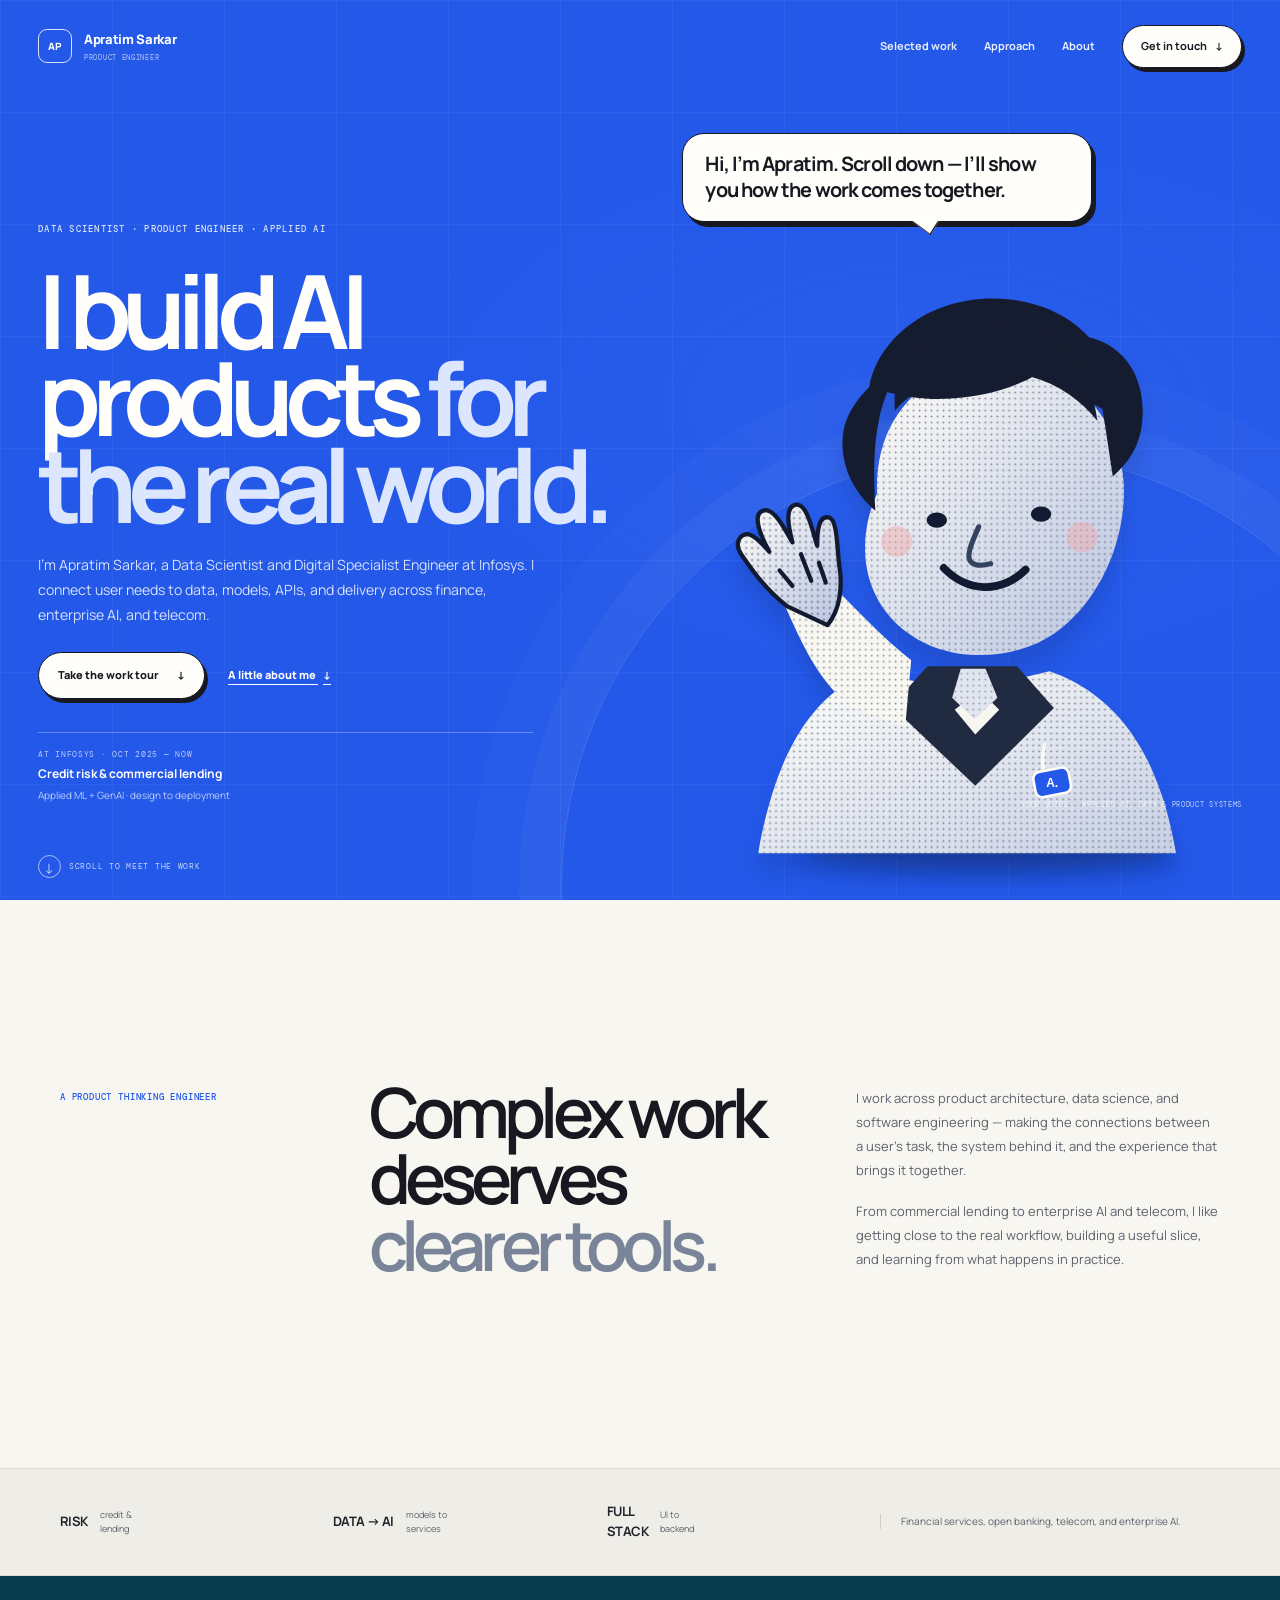
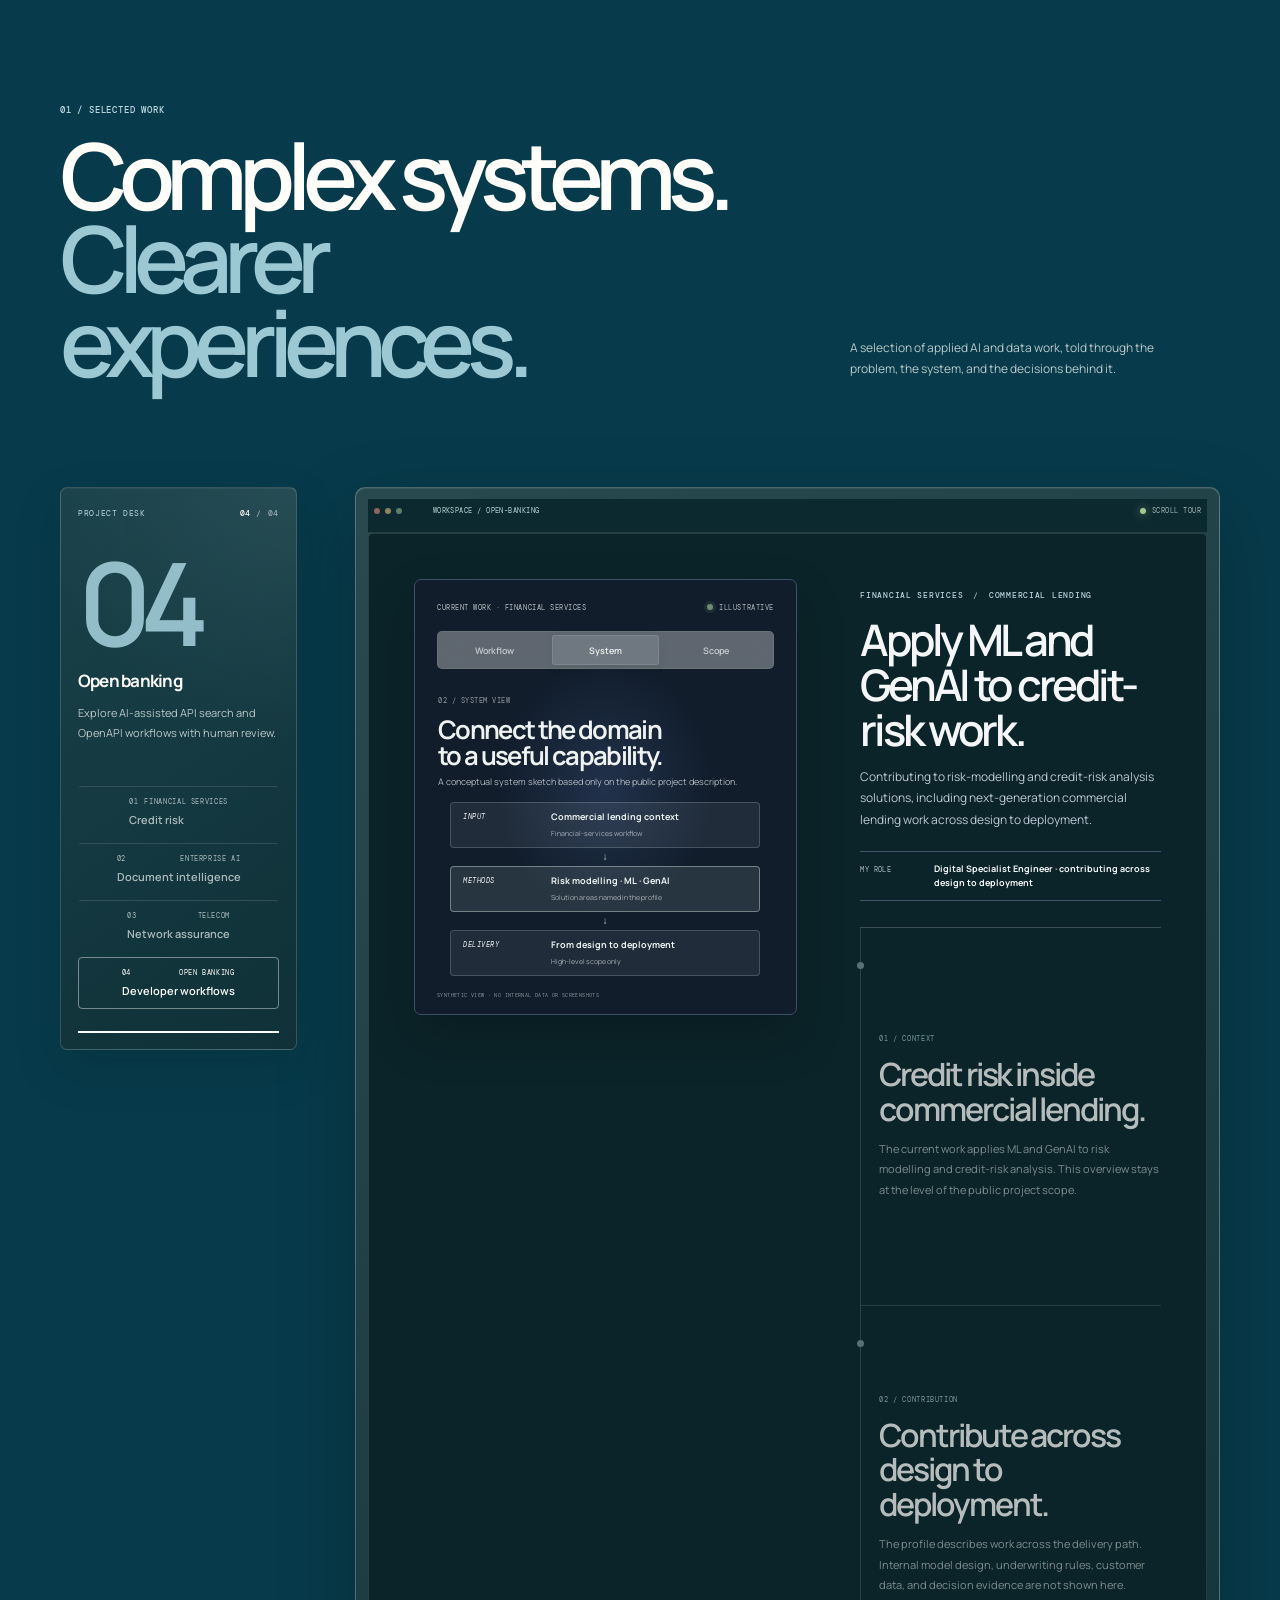
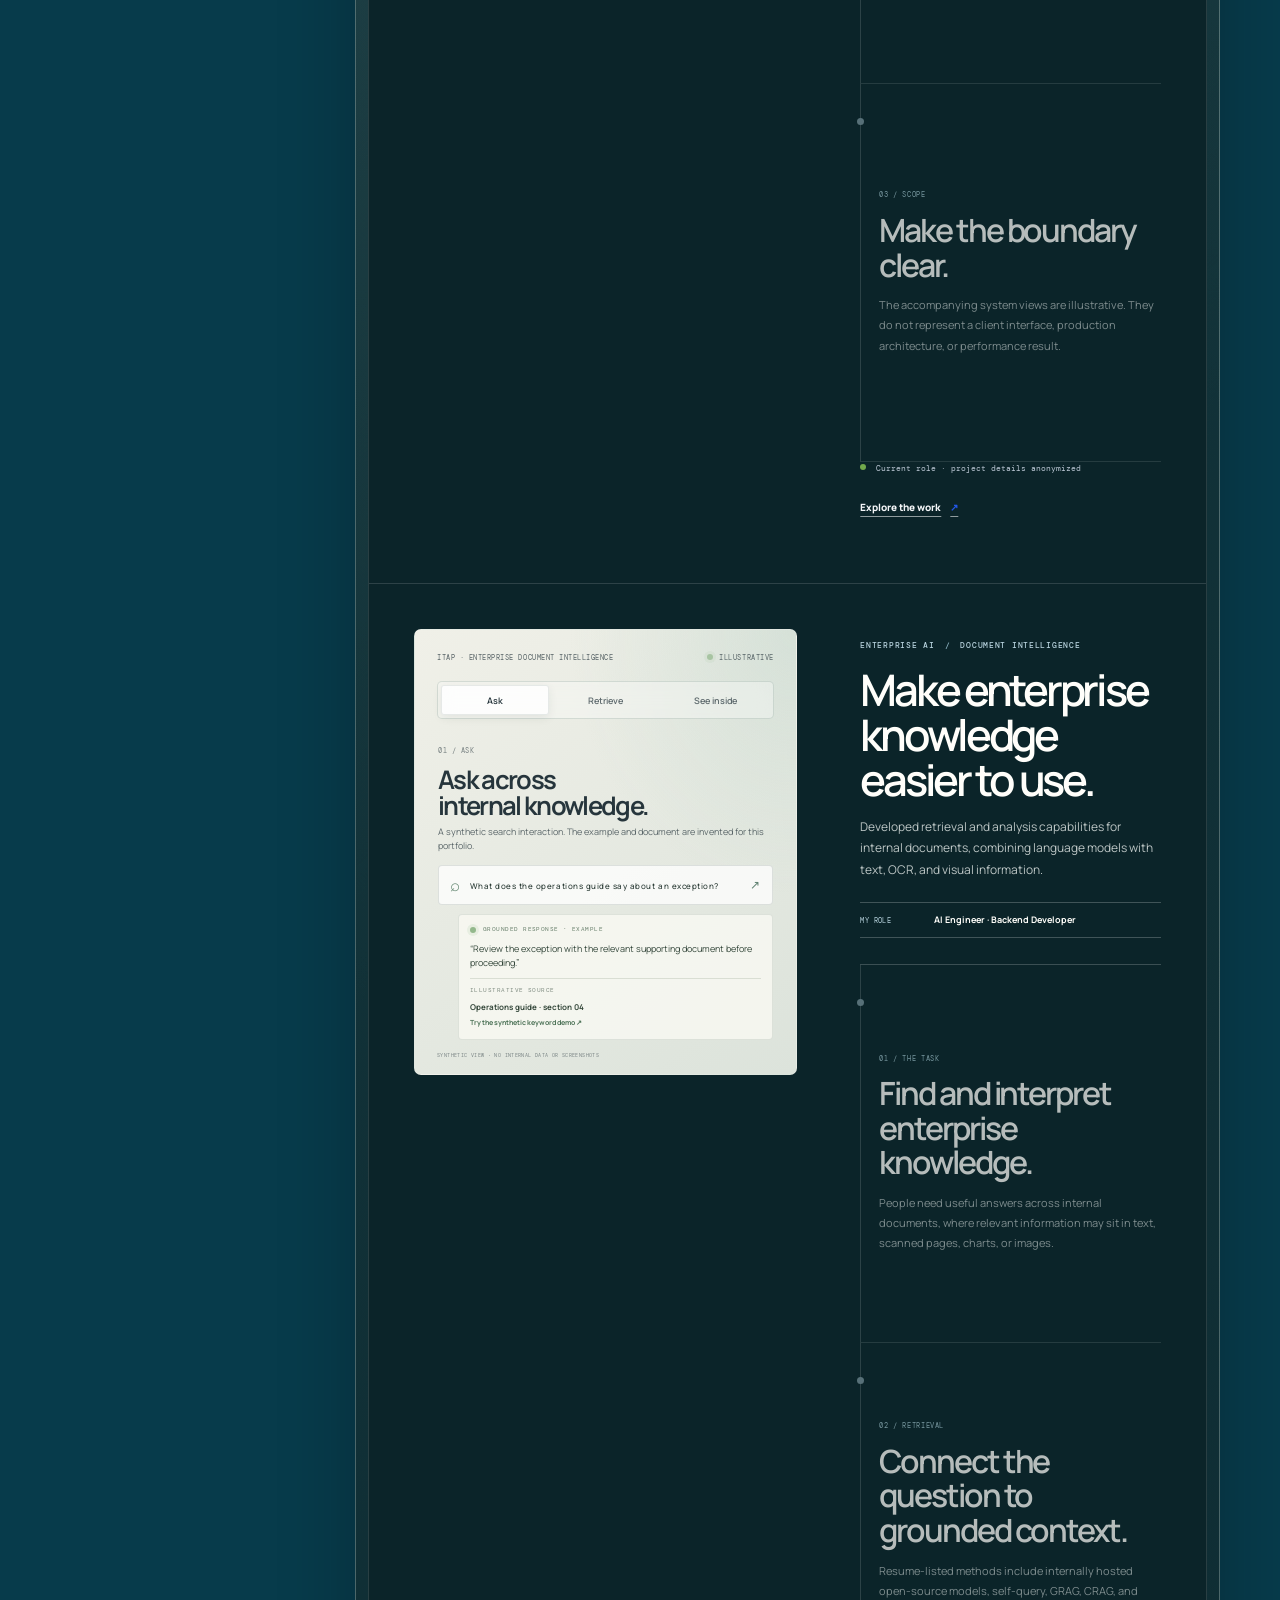
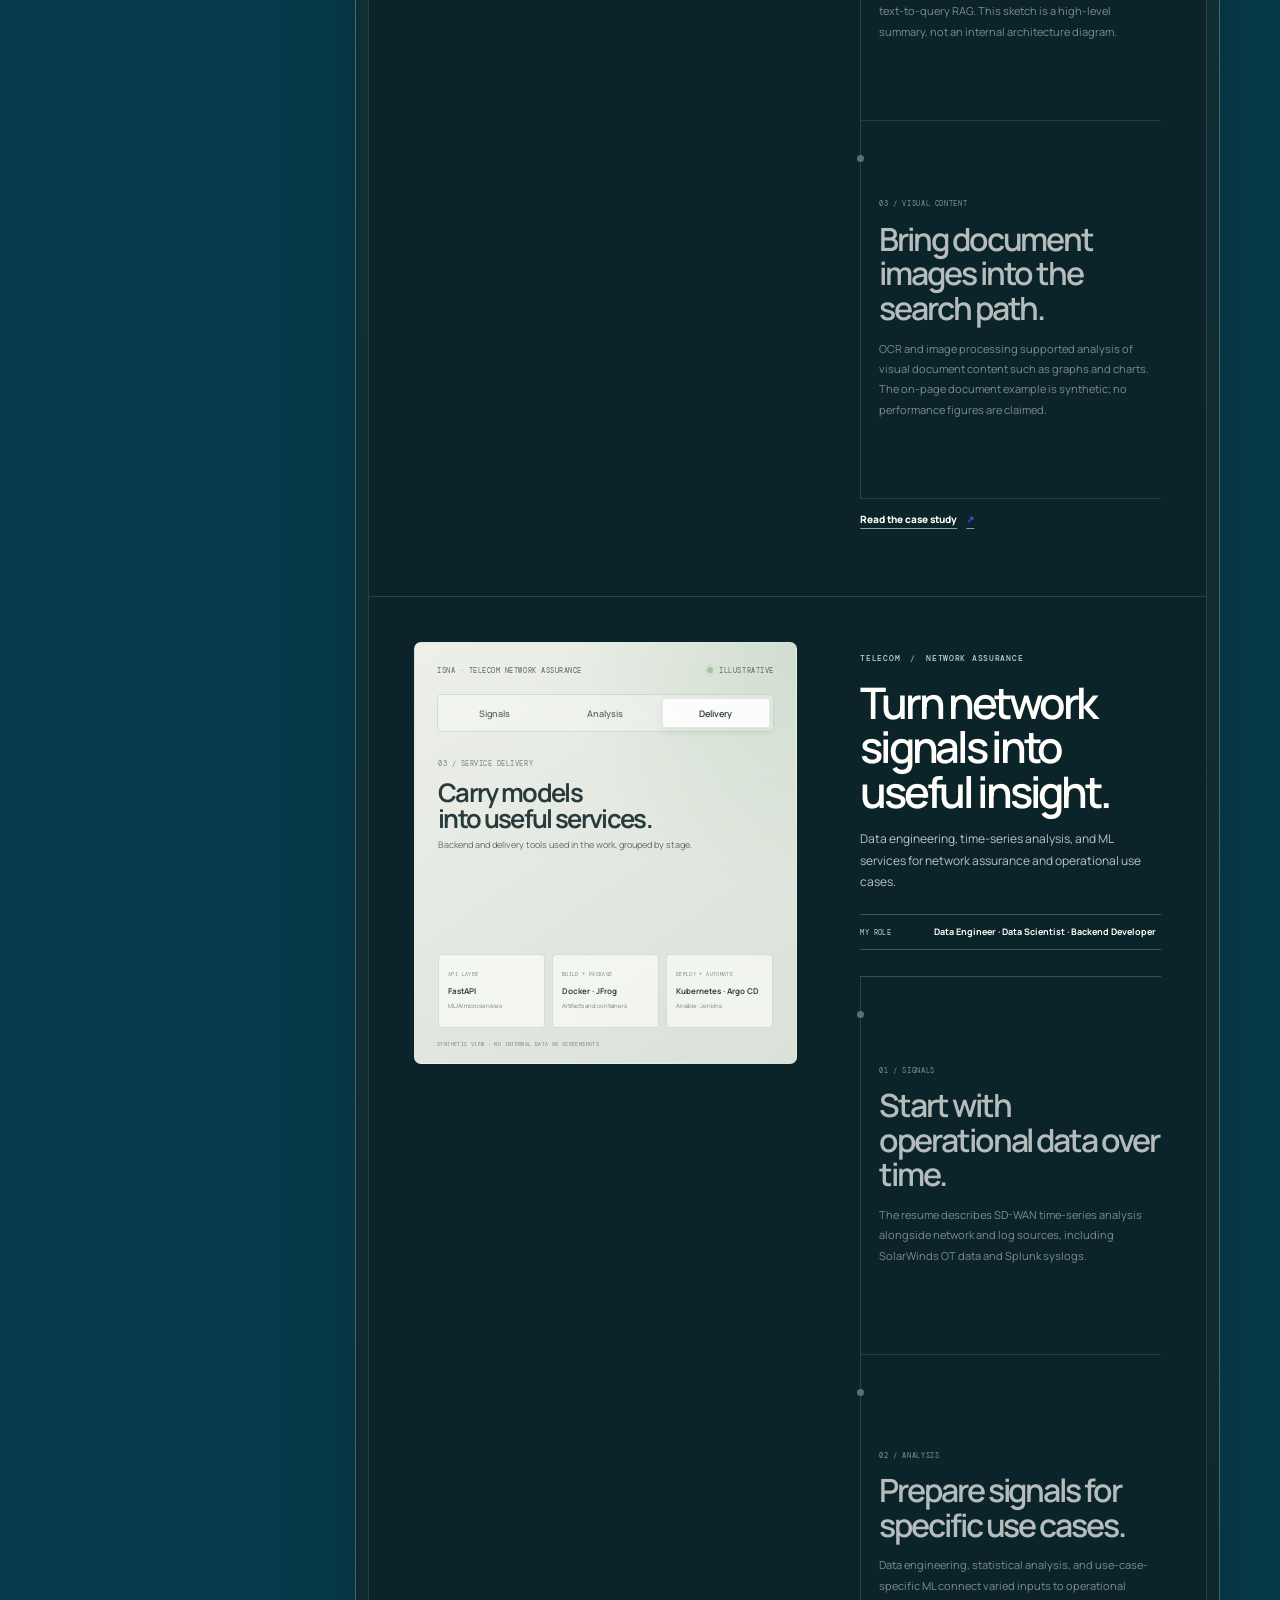
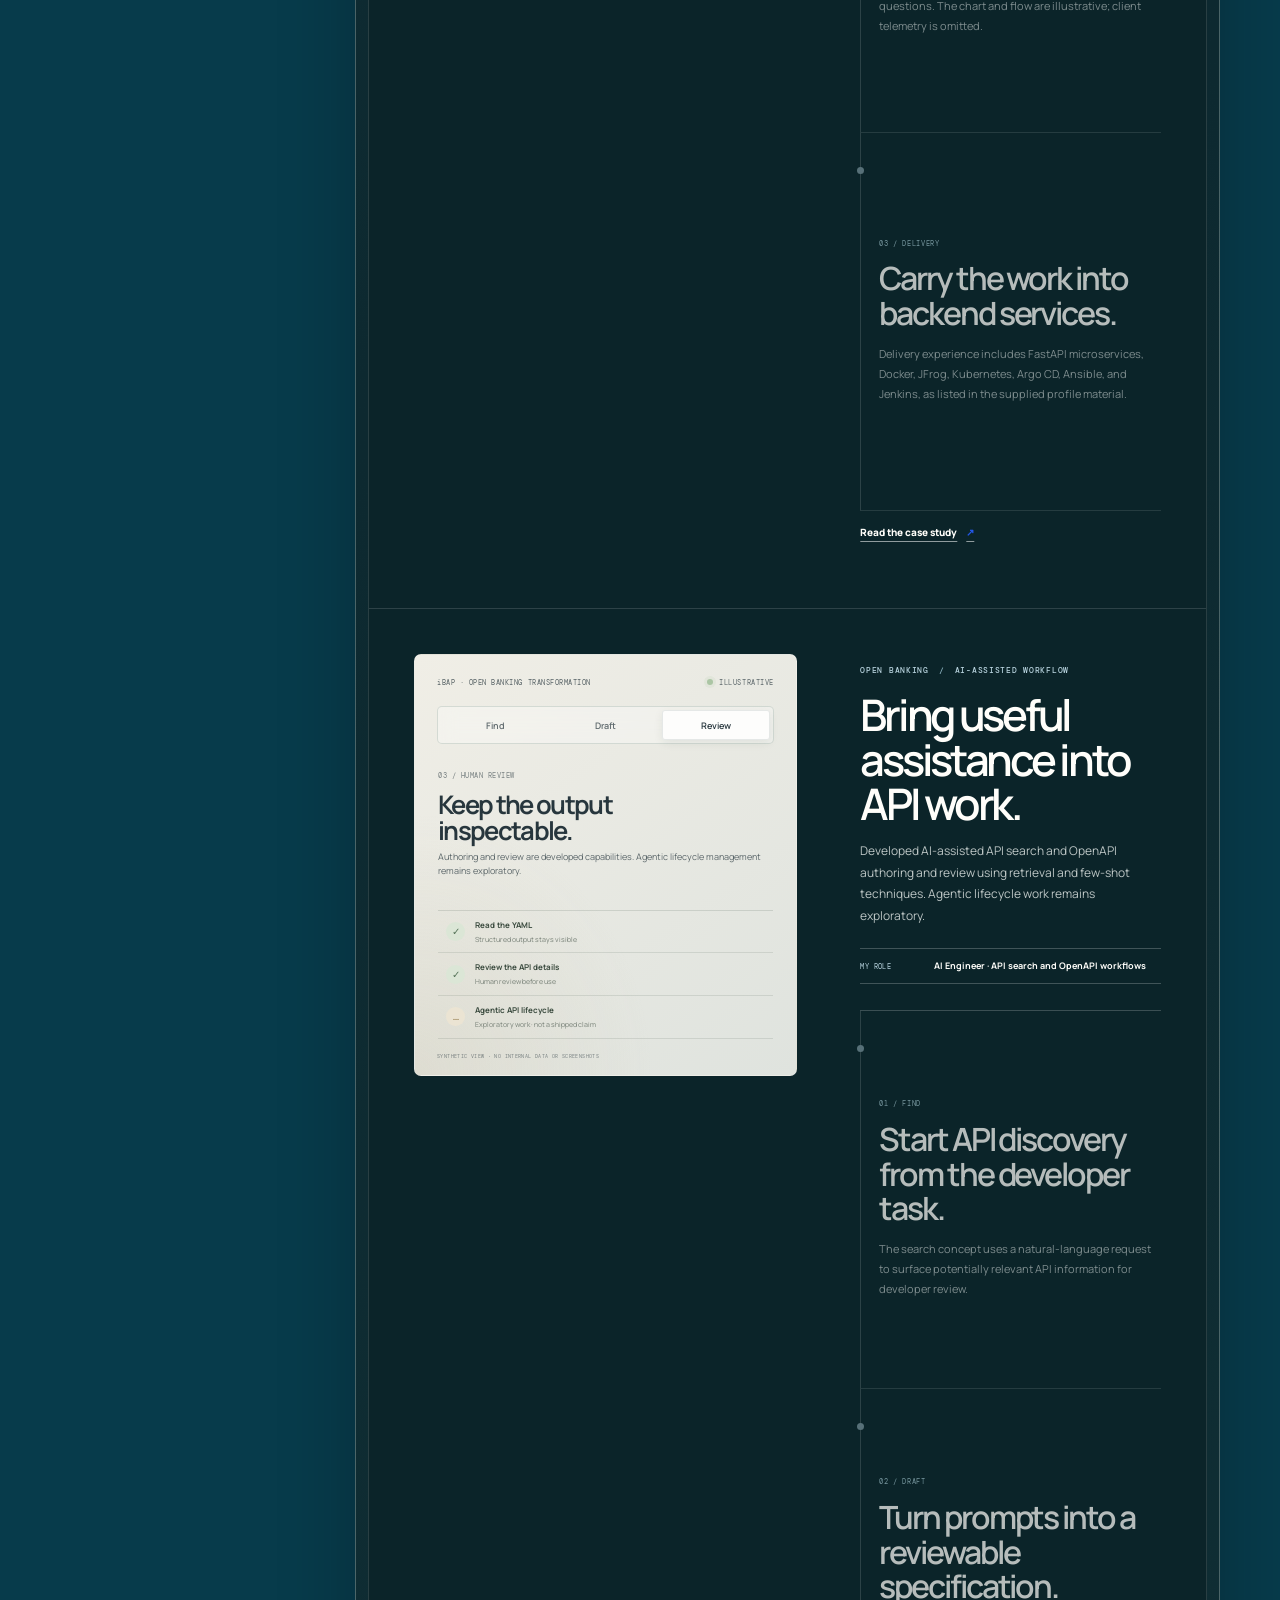
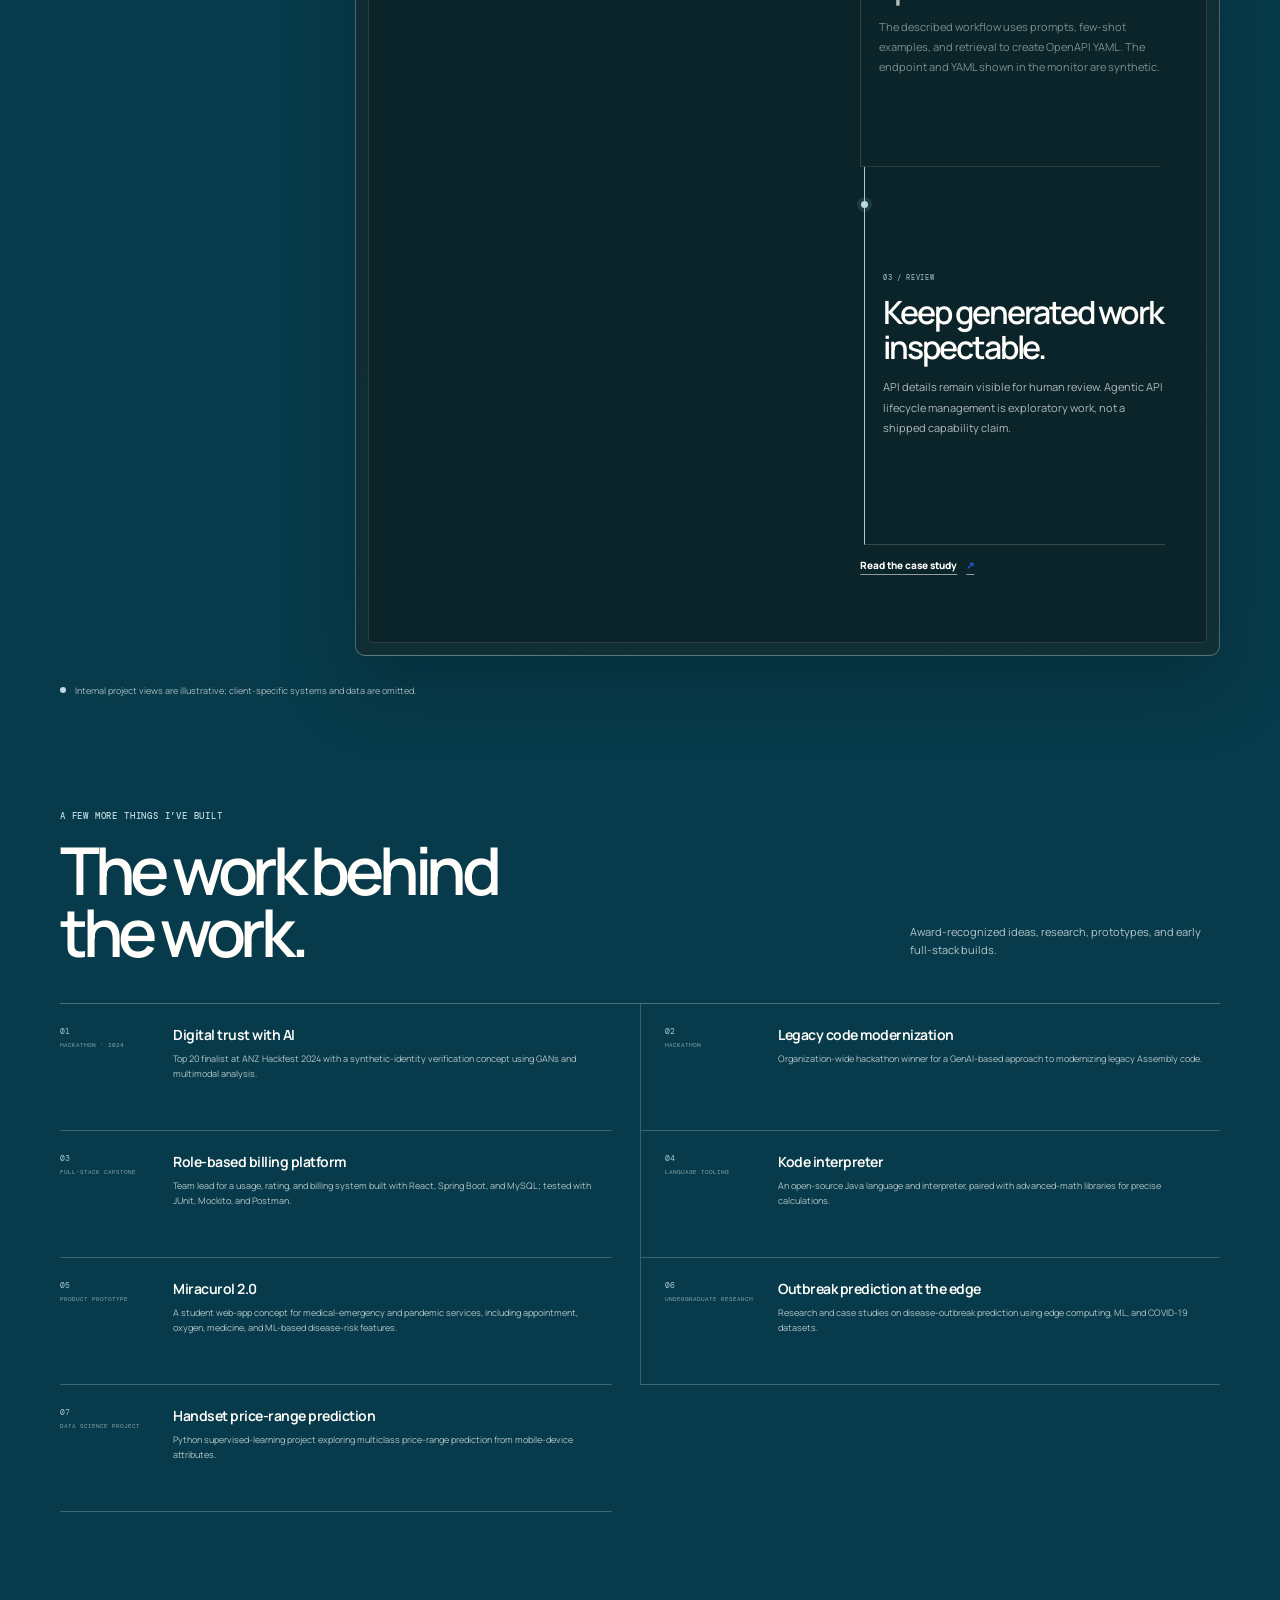
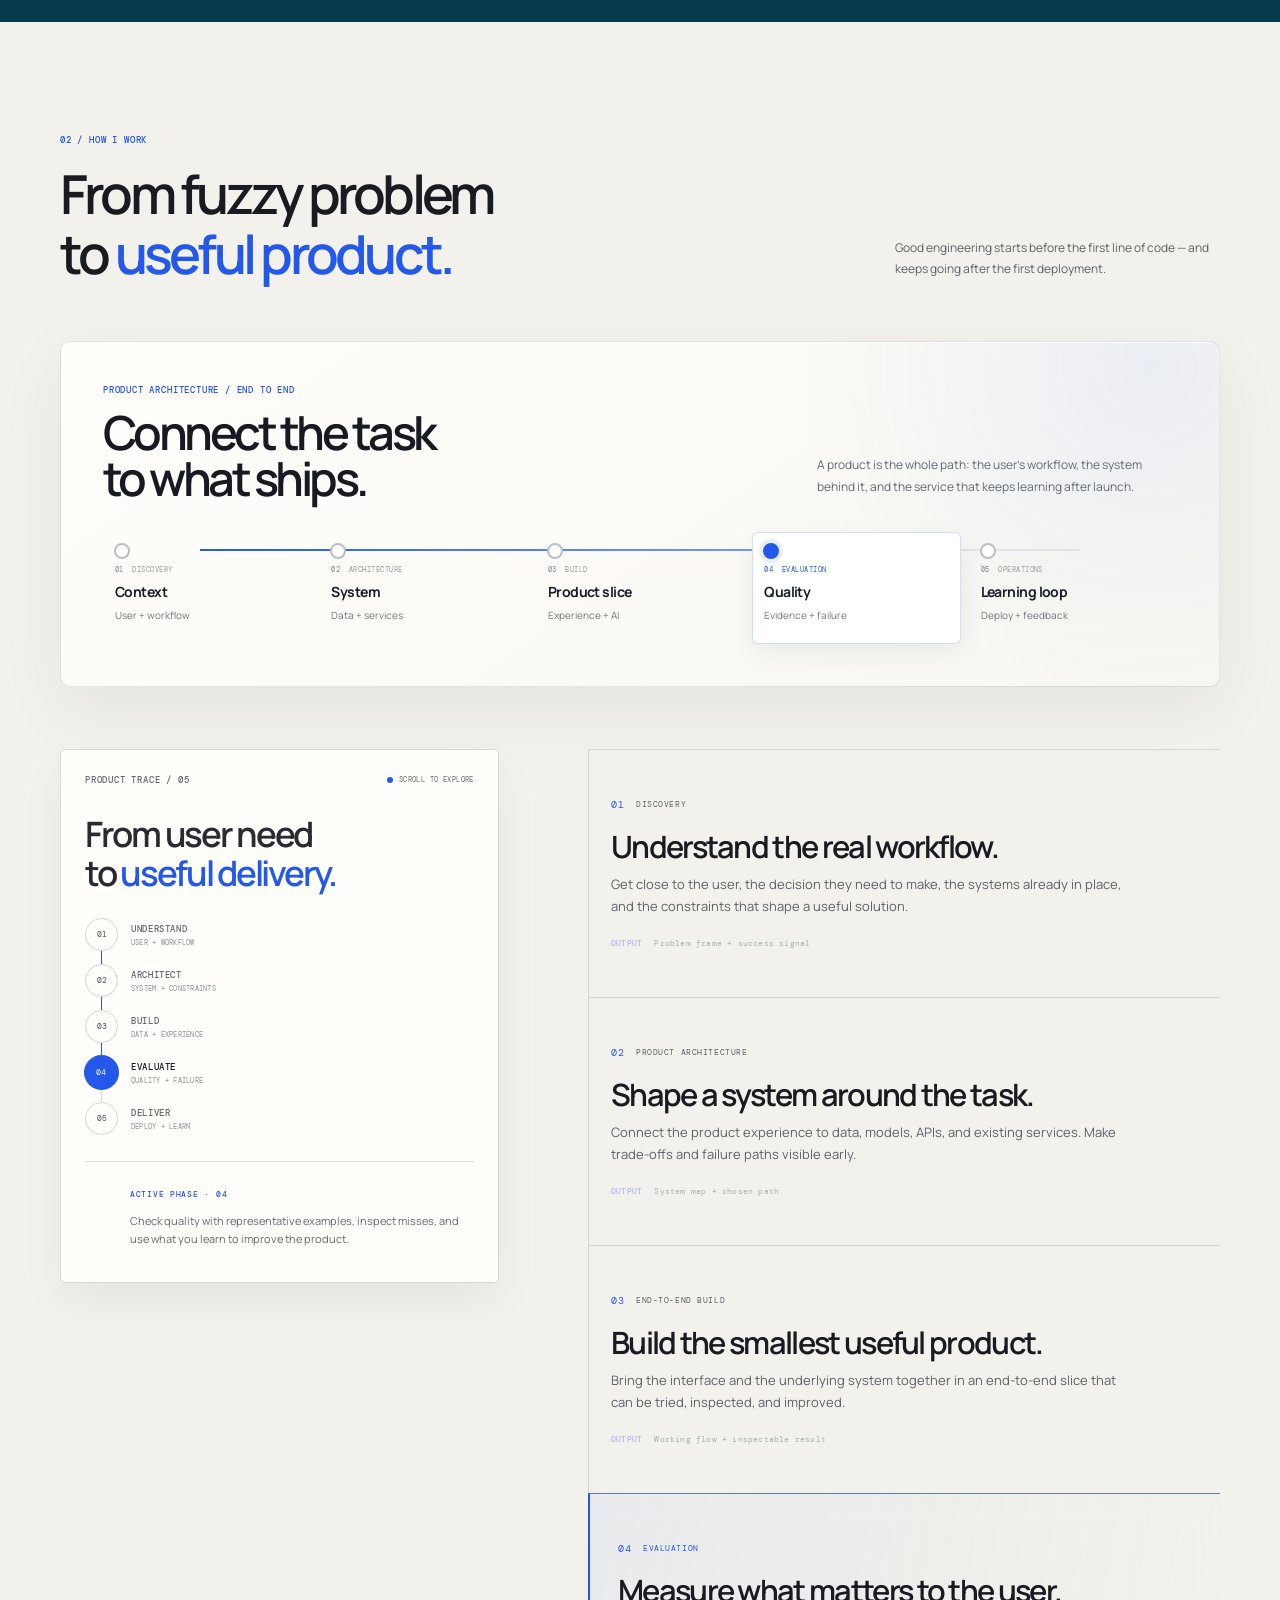
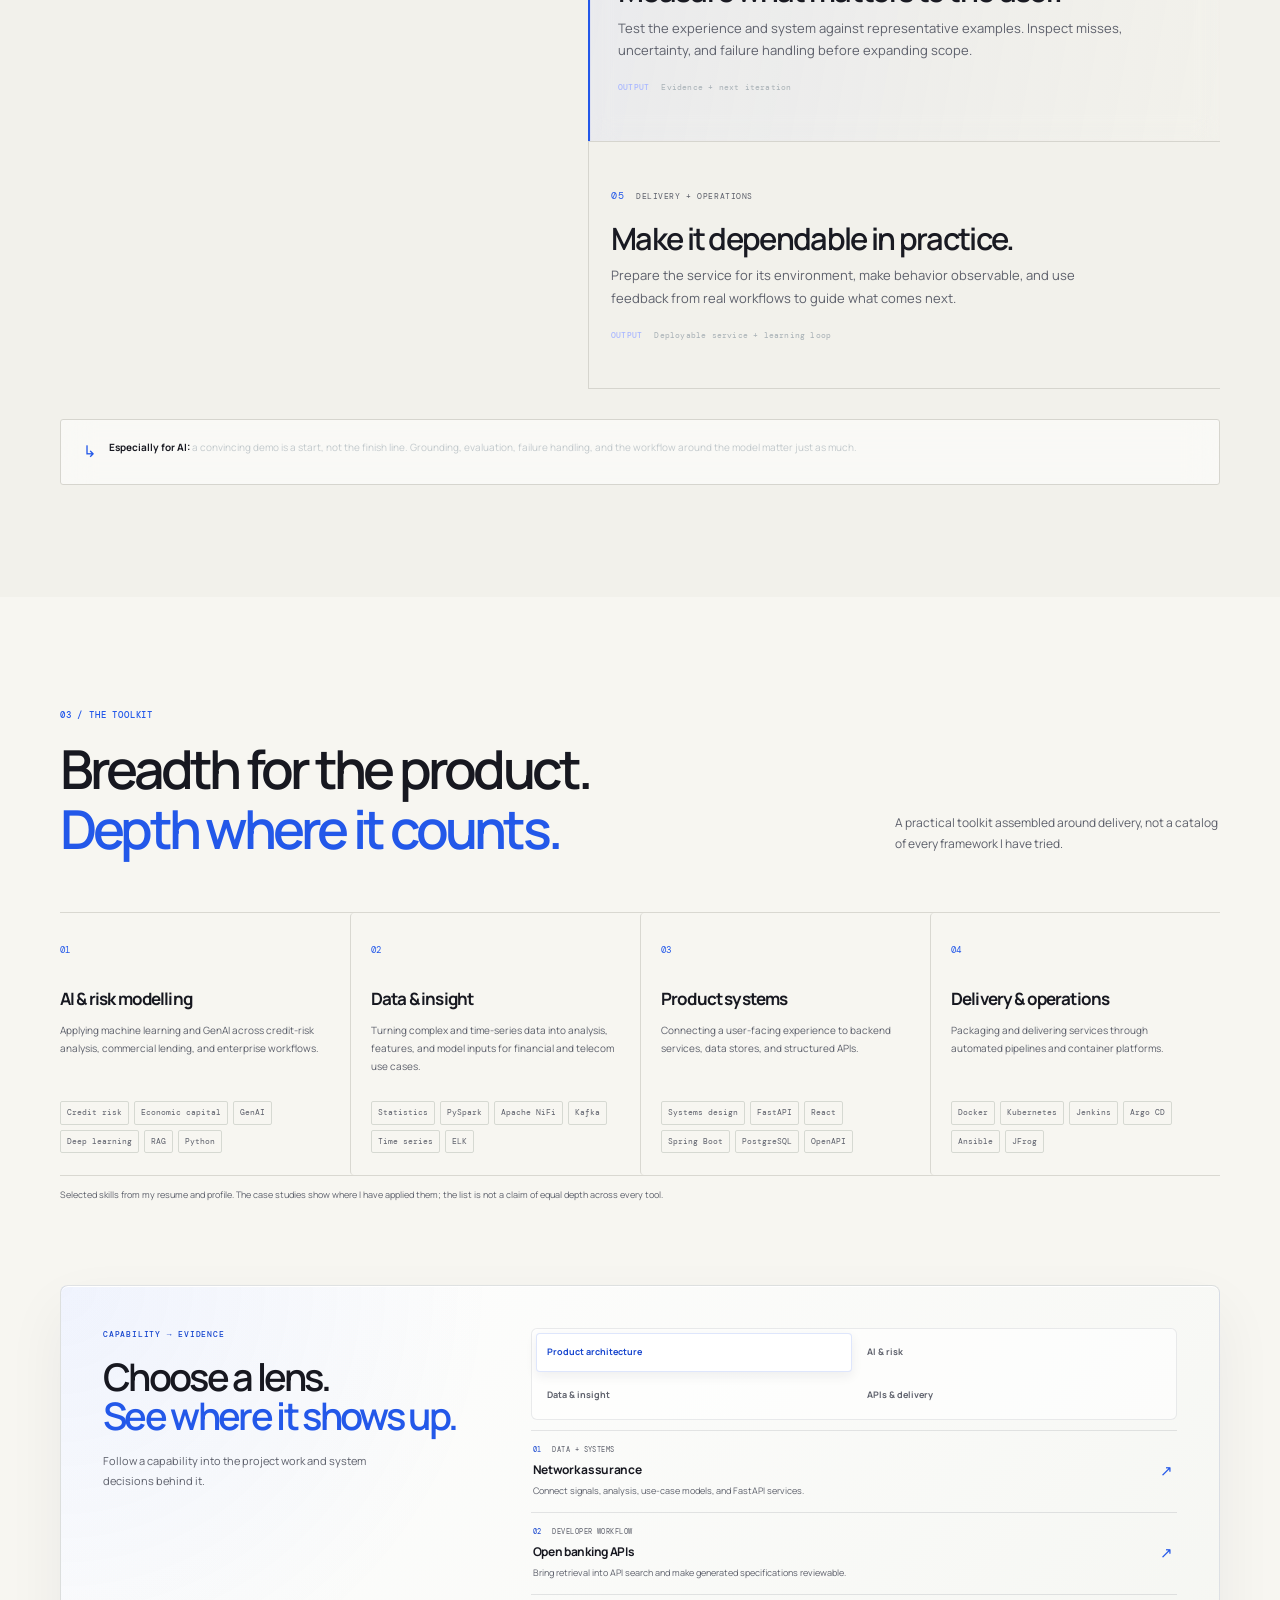
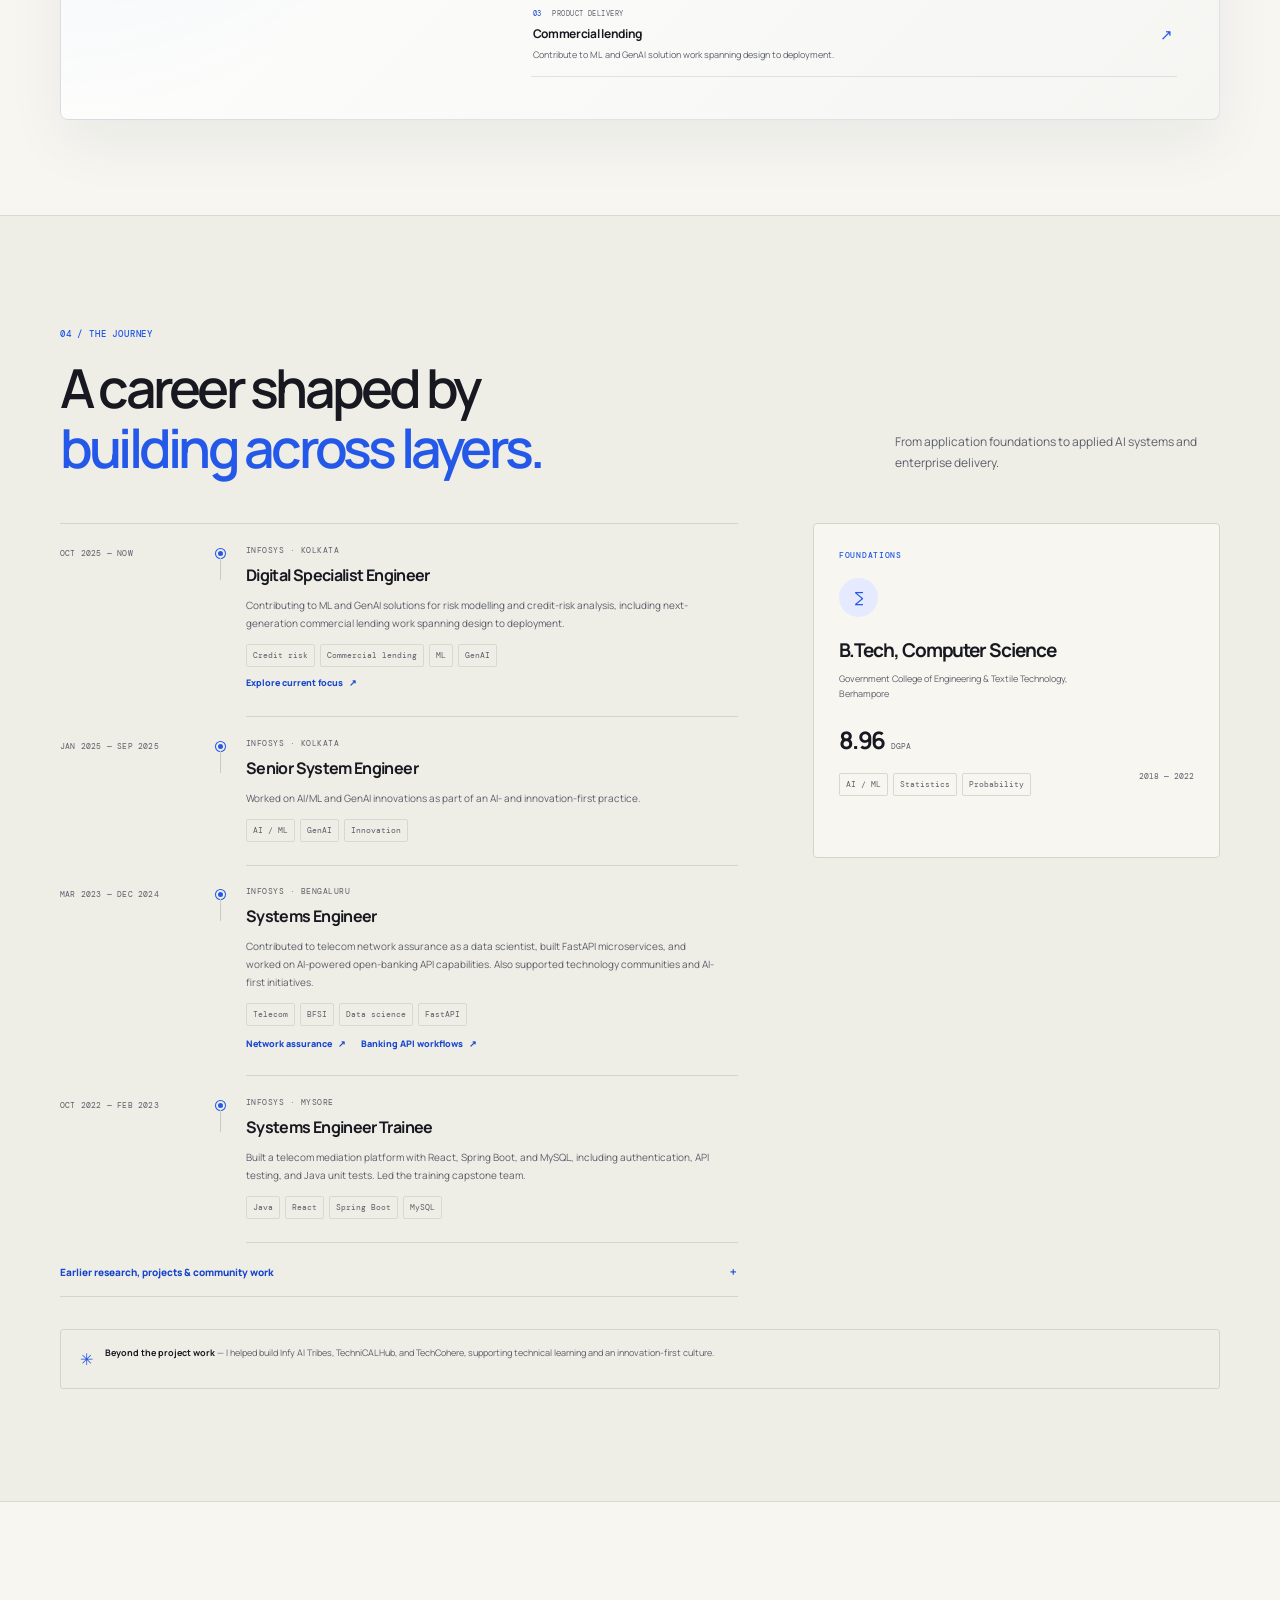
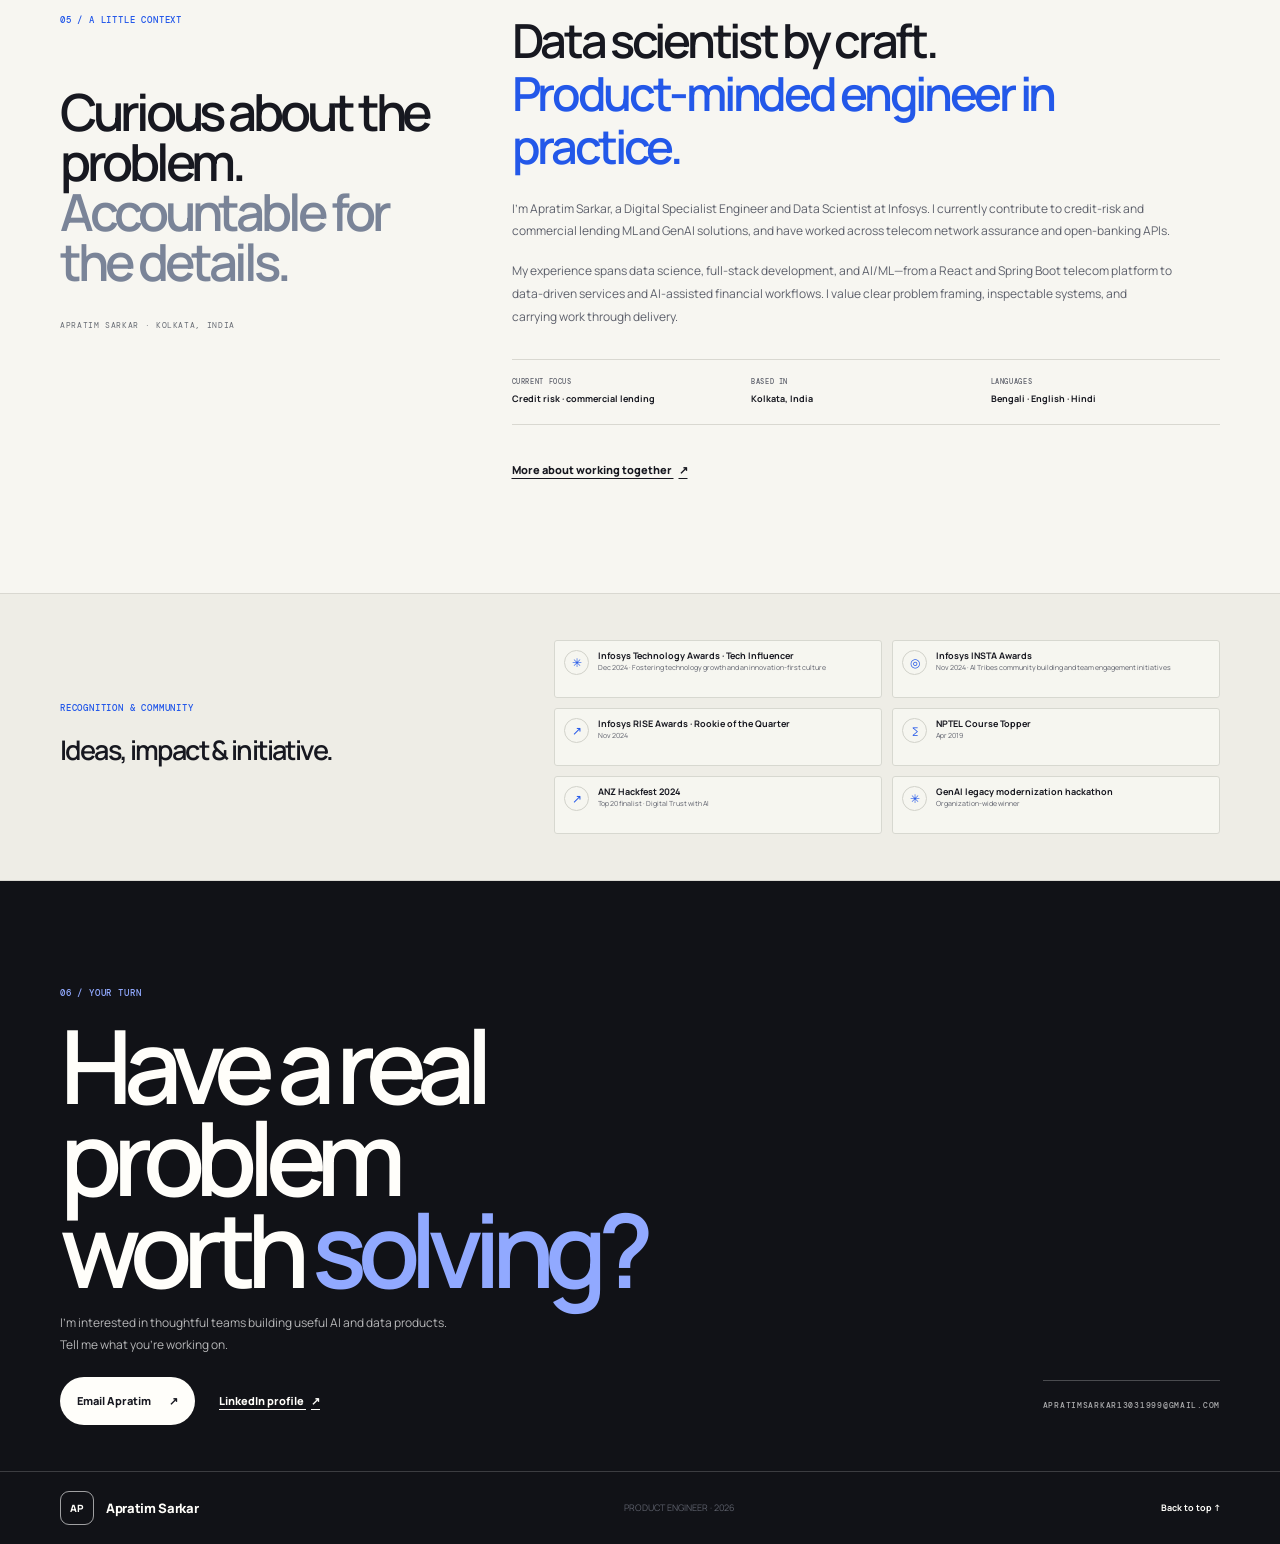
==== commit d9295864: "Add scroll-linked project evidence views" ====
--- a/index.html
+++ b/index.html
@@ -19,8 +19,8 @@
       href="https://fonts.googleapis.com/css2?family=DM+Mono:wght@400;500&family=Manrope:wght@400;500;600;700;800&display=swap"
       rel="stylesheet"
     >
-    <link rel="stylesheet" href="styles.css?v=scroll-story-2026-10-26">
-    <script src="script.js?v=scroll-story-2026-10-26" defer></script>
+    <link rel="stylesheet" href="styles.css?v=layer-story-2026-10-26c">
+    <script src="script.js?v=layer-story-2026-10-26c" defer></script>
   </head>
   <body>
     <a class="skip-link" href="#main">Skip to content</a>
@@ -514,6 +514,41 @@
           </article>
         </div>
         <p class="expertise-footnote">Selected skills from my resume and profile. The case studies show where I have applied them; the list is not a claim of equal depth across every tool.</p>
+        <section class="proof-explorer" aria-labelledby="proof-explorer-title">
+          <div class="proof-explorer-intro">
+            <p class="eyebrow">CAPABILITY → EVIDENCE</p>
+            <h3 id="proof-explorer-title">Choose a lens.<br><span>See where it shows up.</span></h3>
+            <p>Follow a capability into the project work and system decisions behind it.</p>
+          </div>
+          <div class="proof-explorer-content" data-proof-explorer>
+            <div class="proof-explorer-tabs" role="tablist" aria-label="Explore project evidence by capability">
+              <button type="button" role="tab" id="proof-tab-architecture" aria-controls="proof-panel-architecture" aria-selected="true" tabindex="0">Product architecture</button>
+              <button type="button" role="tab" id="proof-tab-ai" aria-controls="proof-panel-ai" aria-selected="false" tabindex="-1">AI &amp; risk</button>
+              <button type="button" role="tab" id="proof-tab-data" aria-controls="proof-panel-data" aria-selected="false" tabindex="-1">Data &amp; insight</button>
+              <button type="button" role="tab" id="proof-tab-api" aria-controls="proof-panel-api" aria-selected="false" tabindex="-1">APIs &amp; delivery</button>
+            </div>
+            <section class="proof-explorer-panel" id="proof-panel-architecture" role="tabpanel" aria-labelledby="proof-tab-architecture" tabindex="0">
+              <a class="proof-evidence-link" href="work/network-assurance.html#system"><span>01 <i>DATA + SYSTEMS</i></span><strong>Network assurance</strong><small>Connect signals, analysis, use-case models, and FastAPI services.</small><b aria-hidden="true">↗</b></a>
+              <a class="proof-evidence-link" href="work/open-banking-apis.html#workflow"><span>02 <i>DEVELOPER WORKFLOW</i></span><strong>Open banking APIs</strong><small>Bring retrieval into API search and make generated specifications reviewable.</small><b aria-hidden="true">↗</b></a>
+              <a class="proof-evidence-link" href="work/commercial-lending-risk.html#contribution"><span>03 <i>PRODUCT DELIVERY</i></span><strong>Commercial lending</strong><small>Contribute to ML and GenAI solution work spanning design to deployment.</small><b aria-hidden="true">↗</b></a>
+            </section>
+            <section class="proof-explorer-panel" id="proof-panel-ai" role="tabpanel" aria-labelledby="proof-tab-ai" tabindex="0" hidden>
+              <a class="proof-evidence-link" href="work/commercial-lending-risk.html#context"><span>01 <i>FINANCIAL SERVICES</i></span><strong>Commercial lending</strong><small>Machine learning and GenAI applied to risk modelling and credit-risk analysis.</small><b aria-hidden="true">↗</b></a>
+              <a class="proof-evidence-link" href="work/document-intelligence.html#system"><span>02 <i>ENTERPRISE AI</i></span><strong>Document intelligence</strong><small>Retrieval and language models connected to text, OCR, and visual content.</small><b aria-hidden="true">↗</b></a>
+              <a class="proof-evidence-link" href="work/open-banking-apis.html#workflow"><span>03 <i>AI + DEVELOPER TOOLS</i></span><strong>Open banking APIs</strong><small>Retrieval-assisted API search and OpenAPI authoring with human review.</small><b aria-hidden="true">↗</b></a>
+            </section>
+            <section class="proof-explorer-panel" id="proof-panel-data" role="tabpanel" aria-labelledby="proof-tab-data" tabindex="0" hidden>
+              <a class="proof-evidence-link" href="work/network-assurance.html#system"><span>01 <i>TIME SERIES</i></span><strong>Network assurance</strong><small>Data engineering and statistical analysis of network utilization and logs.</small><b aria-hidden="true">↗</b></a>
+              <a class="proof-evidence-link" href="work/document-intelligence.html#contribution"><span>02 <i>DOCUMENTS</i></span><strong>Document intelligence</strong><small>Analysis across document text, scanned pages, graphs, and charts.</small><b aria-hidden="true">↗</b></a>
+              <a class="proof-evidence-link" href="work/commercial-lending-risk.html#context"><span>03 <i>RISK ANALYSIS</i></span><strong>Commercial lending</strong><small>Credit-risk analysis and modelling in a financial-services context.</small><b aria-hidden="true">↗</b></a>
+            </section>
+            <section class="proof-explorer-panel" id="proof-panel-api" role="tabpanel" aria-labelledby="proof-tab-api" tabindex="0" hidden>
+              <a class="proof-evidence-link" href="work/open-banking-apis.html#workflow"><span>01 <i>API WORKFLOWS</i></span><strong>Open banking APIs</strong><small>AI-assisted API search, OpenAPI drafting, and human review.</small><b aria-hidden="true">↗</b></a>
+              <a class="proof-evidence-link" href="work/network-assurance.html#delivery"><span>02 <i>BACKEND SERVICES</i></span><strong>Network assurance</strong><small>FastAPI microservices with container and CI/CD delivery experience.</small><b aria-hidden="true">↗</b></a>
+              <a class="proof-evidence-link" href="work/document-intelligence.html#system"><span>03 <i>AI SYSTEMS</i></span><strong>Document intelligence</strong><small>Retrieval methods and internally hosted open models for enterprise documents.</small><b aria-hidden="true">↗</b></a>
+            </section>
+          </div>
+        </section>
       </section>
 
       <section class="journey-section" id="journey" aria-labelledby="journey-title">
--- a/styles.css
+++ b/styles.css
@@ -7867,6 +7867,814 @@
   }
 }
 
+/* A capability-to-evidence explorer that connects the toolkit to real case studies. */
+.proof-explorer {
+  margin-top: clamp(42px, 7vw, 82px);
+  padding: clamp(22px, 4vw, 42px);
+  display: grid;
+  grid-template-columns: minmax(210px, .72fr) minmax(0, 1.28fr);
+  gap: clamp(26px, 5vw, 68px);
+  border: 1px solid rgb(30 41 59 / 12%);
+  border-radius: 8px;
+  background:
+    radial-gradient(circle at 0 0, rgb(35 88 233 / 7%), transparent 35%),
+    linear-gradient(135deg, #fff 0%, #f5f6f2 100%);
+  box-shadow: 0 24px 60px rgb(23 33 43 / 6%), inset 0 1px #fff;
+}
+
+.proof-explorer-intro .eyebrow {
+  margin-bottom: 17px;
+  color: var(--blue-dark);
+  font-family: var(--mono);
+  font-size: 8px;
+  letter-spacing: .1em;
+}
+
+.proof-explorer-intro h3 {
+  margin: 0 0 15px;
+  color: var(--ink);
+  font-size: clamp(25px, 3.3vw, 38px);
+  font-weight: 600;
+  letter-spacing: -.07em;
+  line-height: 1.05;
+}
+
+.proof-explorer-intro h3 span {
+  color: var(--blue);
+}
+
+.proof-explorer-intro > p:last-child {
+  max-width: 290px;
+  margin: 0;
+  color: var(--ink-soft);
+  font-size: 11px;
+  line-height: 1.8;
+}
+
+.proof-explorer-content {
+  min-width: 0;
+}
+
+.proof-explorer-tabs {
+  margin-bottom: 10px;
+  padding: 4px;
+  display: grid;
+  grid-template-columns: repeat(2, minmax(0, 1fr));
+  gap: 4px;
+  border: 1px solid rgb(30 41 59 / 9%);
+  border-radius: 6px;
+  background: rgb(255 255 255 / 62%);
+}
+
+.proof-explorer-tabs button {
+  min-height: 39px;
+  padding: 8px 10px;
+  border: 1px solid transparent;
+  border-radius: 4px;
+  background: transparent;
+  color: var(--ink-soft);
+  font: inherit;
+  font-size: 9px;
+  font-weight: 700;
+  text-align: left;
+  cursor: pointer;
+  transition: background-color 180ms ease, color 180ms ease, border-color 180ms ease, transform 180ms ease;
+}
+
+.proof-explorer-tabs button:hover {
+  border-color: rgb(35 88 233 / 18%);
+  color: var(--blue-dark);
+}
+
+.proof-explorer-tabs button[aria-selected="true"] {
+  border-color: rgb(35 88 233 / 15%);
+  background: #fff;
+  color: var(--blue-dark);
+  box-shadow: 0 4px 12px rgb(23 33 43 / 7%);
+}
+
+.proof-explorer-tabs button:focus-visible,
+.proof-evidence-link:focus-visible {
+  outline: 2px solid var(--blue);
+  outline-offset: 3px;
+}
+
+.proof-explorer-panel {
+  display: grid;
+  border-top: 1px solid rgb(30 41 59 / 11%);
+}
+
+.proof-explorer-panel[hidden] {
+  display: none;
+}
+
+.proof-evidence-link {
+  min-height: 82px;
+  padding: 13px 28px 13px 2px;
+  position: relative;
+  display: grid;
+  grid-template-columns: minmax(0, 1fr) auto;
+  align-content: center;
+  gap: 4px 14px;
+  border-bottom: 1px solid rgb(30 41 59 / 11%);
+  color: inherit;
+  text-decoration: none;
+  transition: padding 200ms ease, color 200ms ease, background-color 200ms ease;
+}
+
+.proof-evidence-link > span {
+  grid-column: 1;
+  color: var(--blue-dark);
+  font-family: var(--mono);
+  font-size: 7px;
+  letter-spacing: .07em;
+}
+
+.proof-evidence-link > span i {
+  margin-left: 6px;
+  color: var(--ink-soft);
+  font-style: normal;
+}
+
+.proof-evidence-link > strong {
+  grid-column: 1;
+  color: var(--ink);
+  font-size: 12px;
+  letter-spacing: -.025em;
+}
+
+.proof-evidence-link > small {
+  grid-column: 1;
+  max-width: 440px;
+  color: var(--ink-soft);
+  font-size: 9px;
+  line-height: 1.6;
+}
+
+.proof-evidence-link > b {
+  position: absolute;
+  top: 50%;
+  right: 4px;
+  color: var(--blue);
+  font-size: 15px;
+  font-weight: 500;
+  transform: translateY(-50%);
+  transition: transform 200ms ease;
+}
+
+.proof-evidence-link:hover {
+  padding-left: 8px;
+  background: rgb(35 88 233 / 3%);
+}
+
+.proof-evidence-link:hover > b {
+  transform: translate(3px, -50%);
+}
+
+/* The network case reuses its documented stages as a scroll-linked system map. */
+.network-path {
+  --network-path-progress: 0%;
+  margin-block: 29px 18px;
+  display: grid;
+  grid-template-columns: minmax(185px, .72fr) minmax(0, 1.28fr);
+  align-items: start;
+  gap: clamp(20px, 4vw, 42px);
+}
+
+.network-path-map {
+  padding: 18px 16px 15px;
+  position: sticky;
+  top: 26px;
+  align-self: start;
+  border: 1px solid rgb(255 255 255 / 12%);
+  border-radius: 6px;
+  background:
+    radial-gradient(circle at 100% 0, rgb(119 178 186 / 14%), transparent 43%),
+    linear-gradient(145deg, #15373d, #0d292f);
+  color: #f7f8f4;
+  box-shadow: 0 18px 38px rgb(8 22 29 / 14%), inset 0 1px rgb(255 255 255 / 5%);
+}
+
+.network-path-map-head {
+  display: flex;
+  justify-content: space-between;
+  gap: 8px;
+  color: #b7d1d1;
+  font-family: var(--mono);
+  font-size: 7px;
+  letter-spacing: .07em;
+}
+
+.network-path-map-head strong {
+  color: #f8faf8;
+  font-weight: 500;
+}
+
+.network-path-nav {
+  margin: 17px 0 14px;
+  position: relative;
+  display: grid;
+  gap: 3px;
+}
+
+.network-path-track {
+  width: 1px;
+  position: absolute;
+  top: 15px;
+  bottom: 15px;
+  left: 13px;
+  background: rgb(213 233 230 / 22%);
+}
+
+.network-path-track i {
+  width: 100%;
+  height: var(--network-path-progress);
+  display: block;
+  background: #c1dd98;
+  box-shadow: 0 0 9px rgb(193 221 152 / 47%);
+  transition: height 420ms cubic-bezier(.2, .8, .2, 1);
+}
+
+.network-path-nav a {
+  min-height: 42px;
+  padding: 5px 5px 5px 4px;
+  position: relative;
+  z-index: 1;
+  display: grid;
+  grid-template-columns: 19px minmax(0, 1fr);
+  align-content: center;
+  align-items: center;
+  gap: 1px 9px;
+  border: 1px solid transparent;
+  border-radius: 4px;
+  color: rgb(238 245 240 / 68%);
+  text-decoration: none;
+  transition: background-color 260ms ease, border-color 260ms ease, color 260ms ease, transform 260ms ease;
+}
+
+.network-path-nav a > span {
+  width: 18px;
+  height: 18px;
+  grid-row: span 2;
+  display: grid;
+  place-items: center;
+  border: 1px solid rgb(224 238 229 / 36%);
+  border-radius: 50%;
+  background: #123239;
+  color: #d4e6ce;
+  font-family: var(--mono);
+  font-size: 6px;
+  transition: background-color 260ms ease, color 260ms ease, box-shadow 260ms ease;
+}
+
+.network-path-nav a > strong {
+  color: inherit;
+  font-size: 9px;
+  font-weight: 700;
+}
+
+.network-path-nav a > small {
+  color: rgb(238 245 240 / 51%);
+  font-size: 7px;
+}
+
+.network-path-nav a[aria-current="step"] {
+  border-color: rgb(208 232 217 / 16%);
+  background: rgb(229 243 232 / 8%);
+  color: #fff;
+  transform: translateX(2px);
+}
+
+.network-path-nav a[aria-current="step"] > span {
+  border-color: #c1dd98;
+  background: #c1dd98;
+  color: #132e31;
+  box-shadow: 0 0 0 4px rgb(193 221 152 / 10%), 0 0 13px rgb(193 221 152 / 30%);
+}
+
+.network-path-nav a:hover,
+.network-path-nav a:focus-visible {
+  border-color: rgb(208 232 217 / 26%);
+  color: #fff;
+}
+
+.network-path-nav a:focus-visible {
+  outline: 2px solid #c1dd98;
+  outline-offset: 2px;
+}
+
+.network-path-readout {
+  min-height: 56px;
+  margin: 13px 0 12px;
+  padding-top: 11px;
+  border-top: 1px solid rgb(255 255 255 / 14%);
+  color: rgb(240 245 240 / 77%);
+  font-size: 8px;
+  line-height: 1.65;
+}
+
+.network-path-note {
+  color: #a9c5c5;
+  font-family: var(--mono);
+  font-size: 6px;
+  letter-spacing: .06em;
+  line-height: 1.5;
+}
+
+.network-path-stages {
+  min-width: 0;
+  border-top: 1px solid var(--line);
+}
+
+.network-path-stage {
+  min-height: 170px;
+  padding: 23px 2px;
+  display: grid;
+  align-content: center;
+  border-bottom: 1px solid var(--line);
+  scroll-margin-top: max(35px, calc(50svh - 177px));
+}
+
+.network-path-stage > span {
+  margin-bottom: 10px;
+  color: var(--blue-dark);
+  font-family: var(--mono);
+  font-size: 7px;
+  letter-spacing: .09em;
+}
+
+.network-path-stage h3 {
+  margin: 0 0 8px;
+  color: var(--ink);
+  font-size: clamp(16px, 2vw, 21px);
+  font-weight: 700;
+  letter-spacing: -.05em;
+}
+
+.network-path-stage p {
+  max-width: 420px;
+  margin: 0;
+  color: var(--ink-soft);
+  font-size: 9px;
+  line-height: 1.75;
+}
+
+.network-path-stage.is-active h3 {
+  color: var(--blue-dark);
+}
+
+html.motion-enabled .network-path-stage h3 {
+  transition: color 280ms ease, transform 380ms cubic-bezier(.2, .8, .2, 1);
+}
+
+html.motion-enabled .network-path-stage.is-active h3 {
+  transform: translateX(3px);
+}
+
+@media (max-width: 960px) {
+  .proof-explorer {
+    grid-template-columns: minmax(180px, .65fr) minmax(0, 1.35fr);
+    gap: 24px;
+  }
+
+  .network-path {
+    grid-template-columns: minmax(165px, .72fr) minmax(0, 1.28fr);
+    gap: 20px;
+  }
+}
+
+@media (max-width: 680px) {
+  .proof-explorer {
+    padding: 21px 16px 16px;
+    grid-template-columns: minmax(0, 1fr);
+    gap: 21px;
+    border-radius: 6px;
+  }
+
+  .proof-explorer-intro h3 {
+    font-size: 30px;
+  }
+
+  .proof-explorer-tabs {
+    grid-template-columns: repeat(2, minmax(122px, 1fr));
+  }
+
+  .proof-explorer-tabs button {
+    min-height: 42px;
+    font-size: 8px;
+  }
+
+  .proof-evidence-link {
+    min-height: 91px;
+    padding-right: 24px;
+  }
+
+  .network-path {
+    margin-top: 22px;
+    grid-template-columns: minmax(0, 1fr);
+    gap: 13px;
+  }
+
+  .network-path-map {
+    padding: 13px 12px 11px;
+    position: static;
+  }
+
+  .network-path-nav {
+    margin: 14px -3px 11px;
+    padding: 0 3px 4px;
+    grid-auto-flow: column;
+    grid-auto-columns: minmax(56px, 1fr);
+    grid-template-columns: none;
+    gap: 4px;
+    overflow-x: auto;
+    overscroll-behavior-inline: contain;
+    scrollbar-width: thin;
+  }
+
+  .network-path-track {
+    height: 1px;
+    width: auto;
+    top: 13px;
+    right: 16px;
+    bottom: auto;
+    left: 14px;
+  }
+
+  .network-path-track i {
+    width: var(--network-path-progress);
+    height: 100%;
+    transition: width 420ms cubic-bezier(.2, .8, .2, 1);
+  }
+
+  .network-path-nav a {
+    min-height: 53px;
+    padding: 3px 1px;
+    grid-template-columns: minmax(0, 1fr);
+    justify-items: center;
+    gap: 3px;
+    border-radius: 3px;
+    text-align: center;
+  }
+
+  .network-path-nav a > span {
+    width: 18px;
+    height: 18px;
+    grid-row: auto;
+  }
+
+  .network-path-nav a > strong {
+    font-size: 8px;
+  }
+
+  .network-path-nav a > small {
+    display: none;
+  }
+
+  .network-path-readout {
+    min-height: auto;
+    margin: 8px 0 7px;
+    padding-top: 8px;
+  }
+
+  .network-path-stage {
+    min-height: 148px;
+    padding: 19px 1px;
+    scroll-margin-top: max(28px, calc(50svh - 135px));
+  }
+}
+
+@media (prefers-reduced-motion: reduce) {
+  .proof-explorer-tabs button,
+  .proof-evidence-link,
+  .proof-evidence-link > b,
+  .network-path-track i,
+  .network-path-nav a,
+  .network-path-nav a > span,
+  .network-path-stage h3 {
+    transition: none !important;
+  }
+}
+
+/* A CSS-built exploded capability stack for the document intelligence story. */
+.docs-stack {
+  --docs-stack-progress: 0%;
+  margin-block: 28px 18px;
+  display: grid;
+  grid-template-columns: minmax(210px, .78fr) minmax(0, 1.22fr);
+  align-items: start;
+  gap: clamp(22px, 4vw, 43px);
+}
+
+.docs-stack-visual {
+  padding: 17px 15px 14px;
+  position: sticky;
+  top: 25px;
+  align-self: start;
+  overflow: hidden;
+  perspective: 1100px;
+  border: 1px solid rgb(255 255 255 / 13%);
+  border-radius: 7px;
+  background:
+    radial-gradient(ellipse at 86% 7%, rgb(113 165 177 / 20%), transparent 39%),
+    linear-gradient(145deg, #183c46 0%, #102f38 57%, #0b252e 100%);
+  color: #f5f7f3;
+  box-shadow: 0 22px 48px rgb(9 25 32 / 19%), inset 0 1px rgb(255 255 255 / 7%);
+}
+
+.docs-stack-visual::before {
+  content: "";
+  position: absolute;
+  inset: 0;
+  pointer-events: none;
+  background-image: linear-gradient(rgb(230 243 239 / 4%) 1px, transparent 1px), linear-gradient(90deg, rgb(230 243 239 / 4%) 1px, transparent 1px);
+  background-size: 26px 26px;
+  mask-image: linear-gradient(145deg, #000, transparent 78%);
+}
+
+.docs-stack-toolbar,
+.docs-stack-disclaimer {
+  position: relative;
+  z-index: 1;
+  color: #b7d1d2;
+  font-family: var(--mono);
+  font-size: 6px;
+  letter-spacing: .075em;
+}
+
+.docs-stack-toolbar {
+  display: flex;
+  justify-content: space-between;
+  gap: 8px;
+}
+
+.docs-stack-toolbar strong {
+  color: #f8faf8;
+  font-weight: 500;
+}
+
+.docs-stack-layers {
+  height: 322px;
+  margin-block: 13px 10px;
+  position: relative;
+  z-index: 1;
+  display: block;
+  pointer-events: none;
+  transform-style: preserve-3d;
+}
+
+.docs-stack-rail {
+  width: 1px;
+  position: absolute;
+  top: 17px;
+  bottom: 17px;
+  left: 24px;
+  background: rgb(225 239 237 / 22%);
+}
+
+.docs-stack-rail i {
+  width: 100%;
+  height: var(--docs-stack-progress);
+  display: block;
+  background: #a9d8d2;
+  box-shadow: 0 0 10px rgb(169 216 210 / 54%);
+  transition: height 440ms cubic-bezier(.2, .8, .2, 1);
+}
+
+.docs-stack-layers a {
+  --docs-layer-x: 0px;
+  --docs-layer-y: 0px;
+  --docs-layer-z: -22px;
+  min-height: 54px;
+  padding: 7px 9px 7px 8px;
+  position: absolute;
+  top: 50%;
+  right: 4px;
+  left: 4px;
+  z-index: 1;
+  pointer-events: auto;
+  display: grid;
+  grid-template-columns: 25px minmax(0, 1fr) 12px;
+  align-items: center;
+  gap: 8px;
+  border: 1px solid rgb(219 237 234 / 17%);
+  border-radius: 5px;
+  background: linear-gradient(130deg, rgb(232 247 243 / 13%), rgb(229 239 238 / 6%));
+  box-shadow: 0 9px 21px rgb(2 18 24 / 19%), inset 0 1px rgb(255 255 255 / 9%);
+  color: rgb(248 250 248 / 70%);
+  text-decoration: none;
+  transform: translate3d(var(--docs-layer-x), calc(-50% + var(--docs-layer-y)), var(--docs-layer-z)) rotateX(2deg);
+  transform-style: preserve-3d;
+  transition: transform 480ms cubic-bezier(.2, .8, .2, 1), border-color 300ms ease, background-color 300ms ease, box-shadow 300ms ease, color 300ms ease, opacity 300ms ease;
+}
+
+.docs-stack-layers a:nth-of-type(1) { --docs-layer-y: -104px; --docs-layer-x: 1px; }
+.docs-stack-layers a:nth-of-type(2) { --docs-layer-y: -52px; --docs-layer-x: 8px; }
+.docs-stack-layers a:nth-of-type(3) { --docs-layer-y: 0px; --docs-layer-x: 15px; }
+.docs-stack-layers a:nth-of-type(4) { --docs-layer-y: 52px; --docs-layer-x: 8px; }
+.docs-stack-layers a:nth-of-type(5) { --docs-layer-y: 104px; --docs-layer-x: 1px; }
+
+.docs-stack-layer-number {
+  width: 24px;
+  height: 24px;
+  display: grid;
+  place-items: center;
+  border: 1px solid rgb(222 241 235 / 23%);
+  border-radius: 50%;
+  background: rgb(10 39 46 / 80%);
+  color: #c4dfd6;
+  font-family: var(--mono);
+  font-size: 6px;
+}
+
+.docs-layer-copy {
+  min-width: 0;
+  display: grid;
+  gap: 2px;
+}
+
+.docs-layer-copy small {
+  color: #a9cbca;
+  font-family: var(--mono);
+  font-size: 5px;
+  letter-spacing: .07em;
+}
+
+.docs-layer-copy strong {
+  overflow: hidden;
+  color: inherit;
+  font-size: 8px;
+  font-weight: 700;
+  text-overflow: ellipsis;
+  white-space: nowrap;
+}
+
+.docs-layer-copy em {
+  overflow: hidden;
+  color: rgb(242 246 242 / 55%);
+  font-size: 6px;
+  font-style: normal;
+  text-overflow: ellipsis;
+  white-space: nowrap;
+}
+
+.docs-stack-layers a > b {
+  color: #b6d9d1;
+  font-size: 9px;
+  font-weight: 500;
+}
+
+.docs-stack-layers a[aria-current="step"] {
+  z-index: 4;
+  border-color: rgb(170 226 216 / 62%);
+  background: linear-gradient(130deg, rgb(125 195 188 / 29%), rgb(60 111 121 / 27%));
+  box-shadow: 0 16px 30px rgb(1 16 22 / 37%), 0 0 0 3px rgb(169 216 210 / 8%), inset 0 1px rgb(255 255 255 / 15%);
+  color: #fff;
+  transform: translate3d(var(--docs-layer-x), calc(-50% + var(--docs-layer-y)), 29px) rotateX(0deg) scale(1.025);
+}
+
+.docs-stack-layers a[aria-current="step"] .docs-stack-layer-number {
+  border-color: #addbd0;
+  background: #addbd0;
+  color: #13363b;
+  box-shadow: 0 0 12px rgb(173 219 208 / 31%);
+}
+
+.docs-stack-layers a:hover,
+.docs-stack-layers a:focus-visible {
+  border-color: rgb(205 236 227 / 62%);
+  color: #fff;
+}
+
+.docs-stack-layers a:focus-visible {
+  outline: 2px solid #c2e7d9;
+  outline-offset: 3px;
+}
+
+.docs-stack-readout {
+  min-height: 54px;
+  margin: 0 0 11px;
+  padding: 11px 1px 0;
+  position: relative;
+  z-index: 1;
+  border-top: 1px solid rgb(255 255 255 / 14%);
+  color: rgb(245 249 245 / 78%);
+  font-size: 7px;
+  line-height: 1.65;
+}
+
+.docs-stack-disclaimer {
+  position: relative;
+  z-index: 1;
+  display: block;
+  font-size: 5px;
+}
+
+.docs-stack-story {
+  min-width: 0;
+  border-top: 1px solid var(--line);
+}
+
+.docs-stack-step {
+  min-height: 172px;
+  padding: 22px 2px;
+  display: grid;
+  align-content: center;
+  border-bottom: 1px solid var(--line);
+  scroll-margin-top: max(35px, calc(50svh - 178px));
+}
+
+.docs-stack-step > span {
+  margin-bottom: 9px;
+  color: var(--blue-dark);
+  font-family: var(--mono);
+  font-size: 7px;
+  letter-spacing: .09em;
+}
+
+.docs-stack-step h3 {
+  margin: 0 0 8px;
+  color: var(--ink);
+  font-size: clamp(16px, 2vw, 21px);
+  font-weight: 700;
+  letter-spacing: -.05em;
+}
+
+.docs-stack-step p {
+  max-width: 425px;
+  margin: 0;
+  color: var(--ink-soft);
+  font-size: 9px;
+  line-height: 1.75;
+}
+
+.docs-stack-step.is-active h3 {
+  color: var(--blue-dark);
+}
+
+html.motion-enabled .docs-stack-step h3 {
+  transition: color 280ms ease, transform 380ms cubic-bezier(.2, .8, .2, 1);
+}
+
+html.motion-enabled .docs-stack-step.is-active h3 {
+  transform: translateX(3px);
+}
+
+@media (max-width: 960px) {
+  .docs-stack {
+    grid-template-columns: minmax(190px, .8fr) minmax(0, 1.2fr);
+    gap: 20px;
+  }
+
+  .docs-stack-visual {
+    padding-inline: 12px;
+  }
+}
+
+@media (max-width: 680px) {
+  .docs-stack {
+    margin-top: 21px;
+    grid-template-columns: minmax(0, 1fr);
+    gap: 14px;
+  }
+
+  .docs-stack-visual {
+    padding: 14px 12px 12px;
+    position: static;
+  }
+
+  .docs-stack-layers {
+    height: 302px;
+    margin-block: 11px 8px;
+  }
+
+  .docs-stack-layers a {
+    right: 3px;
+    left: 3px;
+    min-height: 53px;
+  }
+
+  .docs-stack-layers a:nth-of-type(1) { --docs-layer-y: -100px; --docs-layer-x: 0px; }
+  .docs-stack-layers a:nth-of-type(2) { --docs-layer-y: -50px; --docs-layer-x: 0px; }
+  .docs-stack-layers a:nth-of-type(3) { --docs-layer-y: 0px; --docs-layer-x: 0px; }
+  .docs-stack-layers a:nth-of-type(4) { --docs-layer-y: 50px; --docs-layer-x: 0px; }
+  .docs-stack-layers a:nth-of-type(5) { --docs-layer-y: 100px; --docs-layer-x: 0px; }
+
+  .docs-stack-step {
+    min-height: 148px;
+    padding-block: 19px;
+    scroll-margin-top: max(28px, calc(50svh - 138px));
+  }
+}
+
+@media (prefers-reduced-motion: reduce) {
+  .docs-stack-rail i,
+  .docs-stack-layers a,
+  .docs-stack-step h3 {
+    transition: none !important;
+  }
+}
+
 /* A linked product-architecture map for the scroll-led working story. */
 .architecture-overview {
   position: relative;
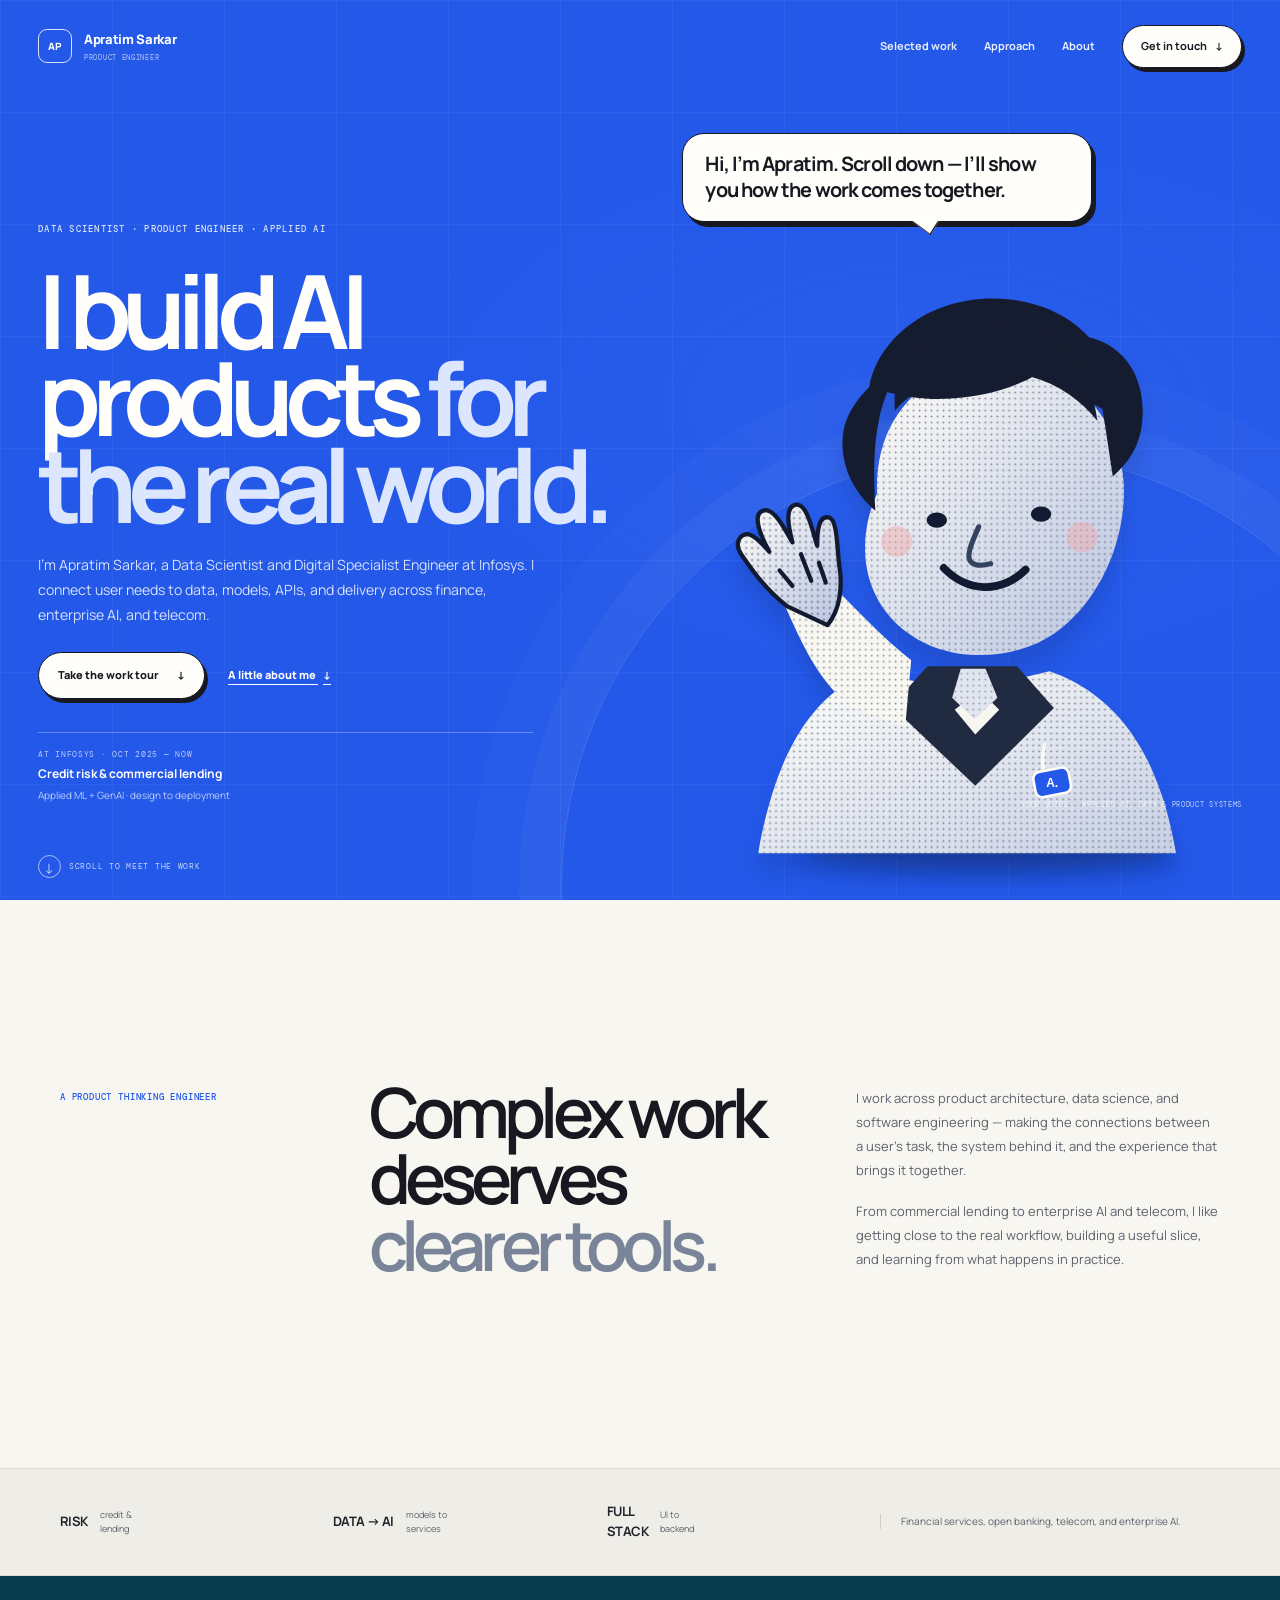
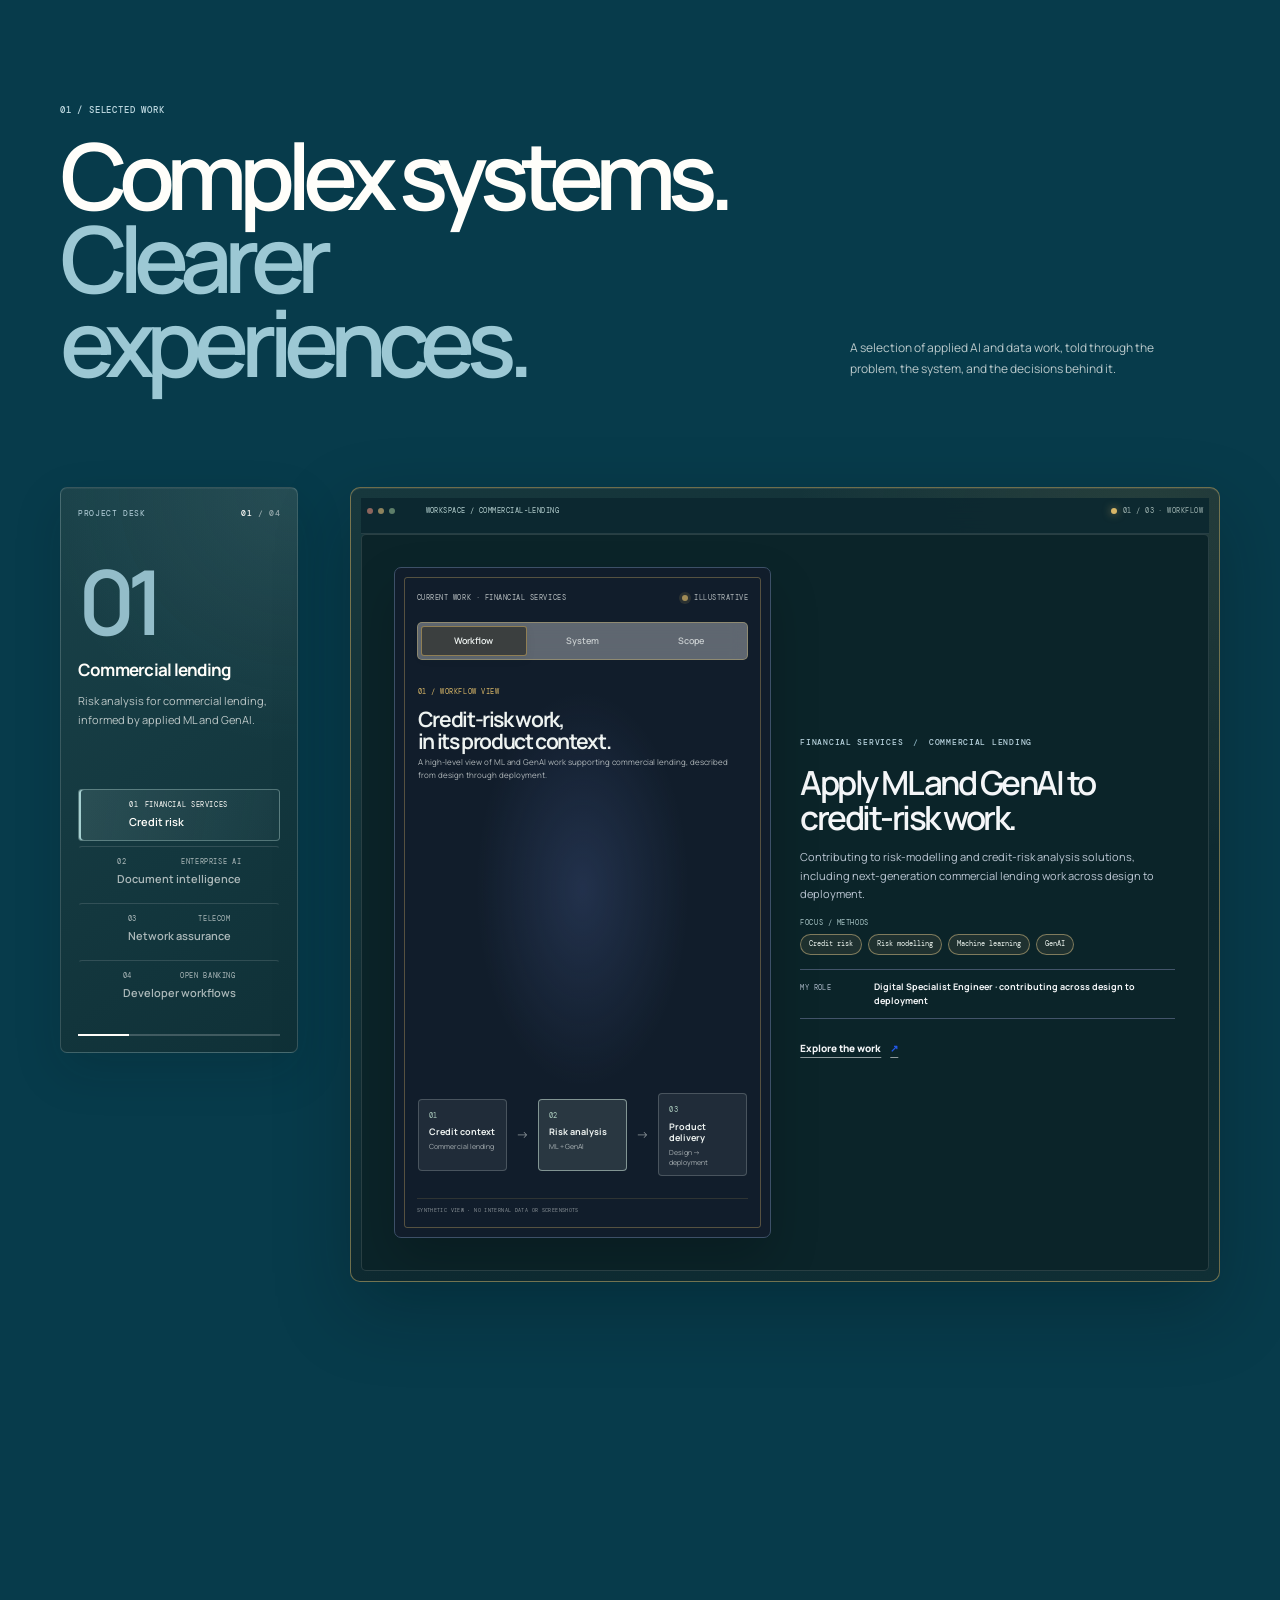
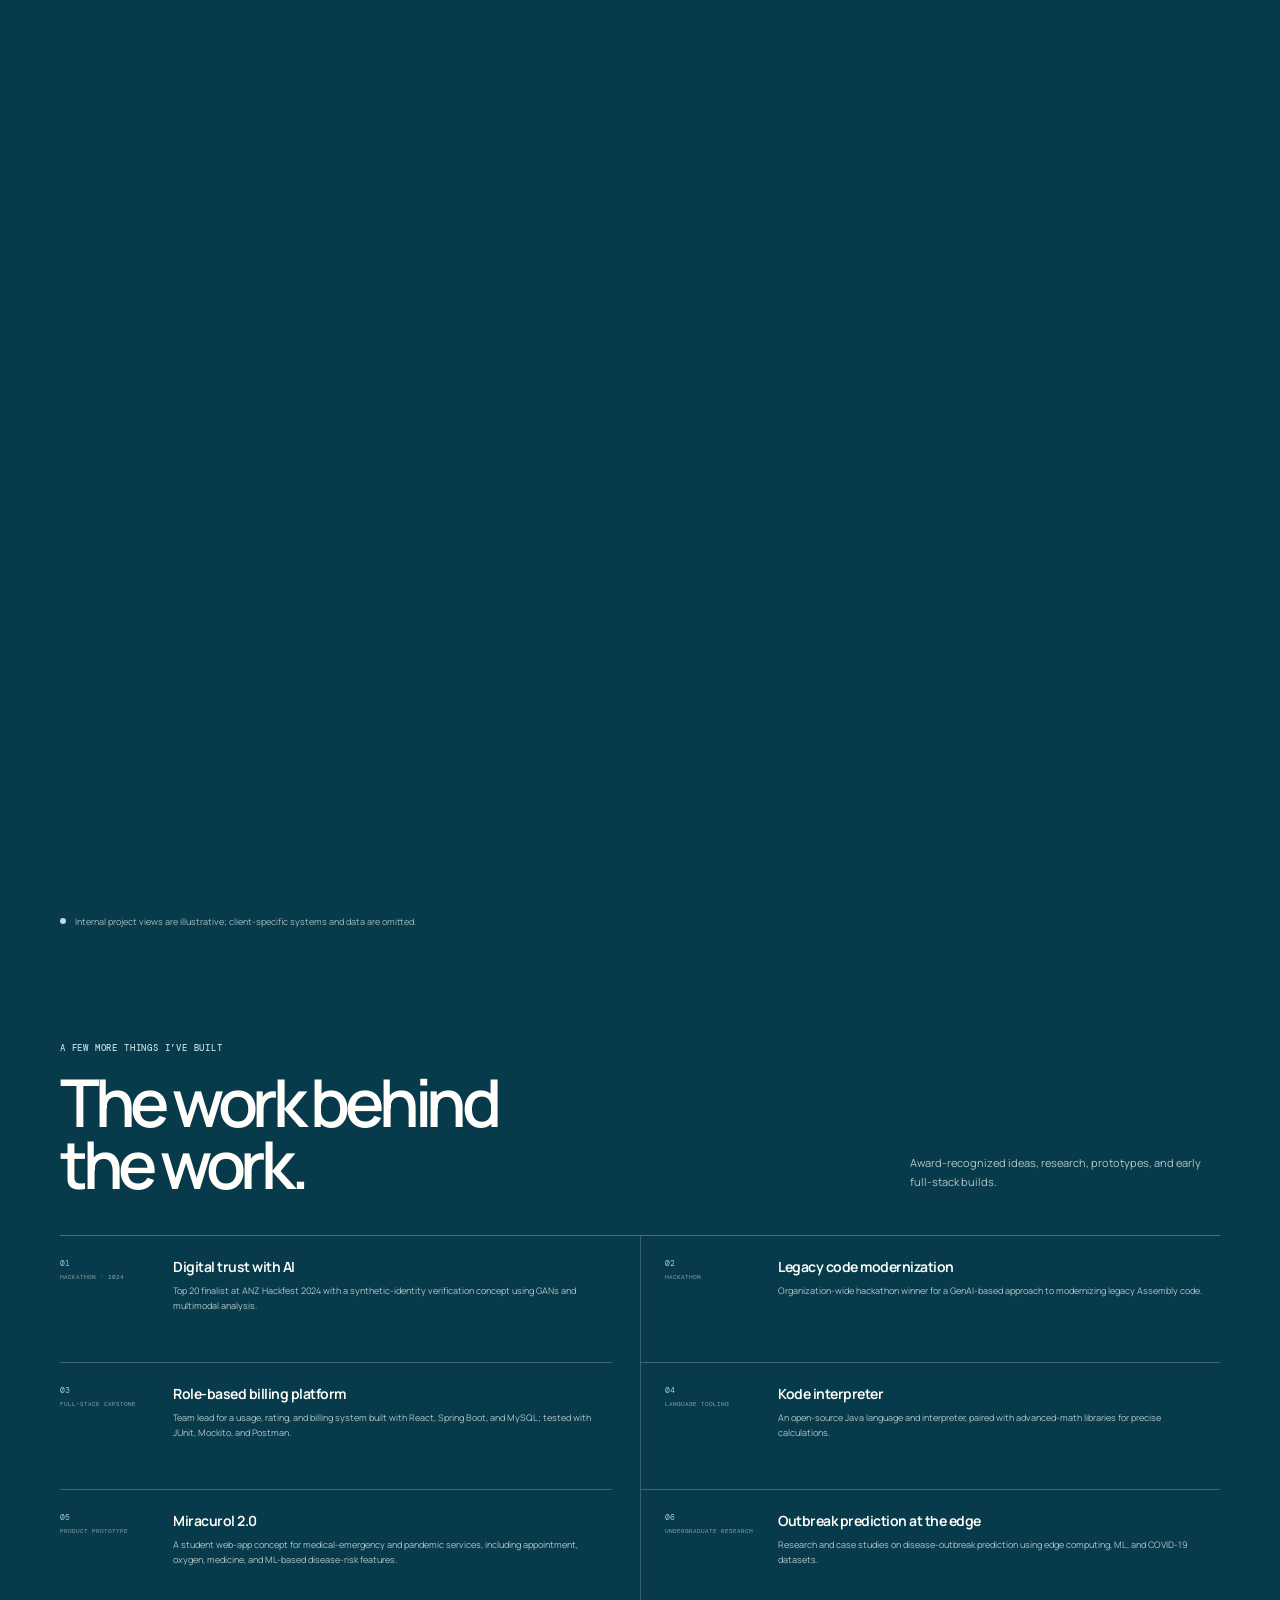
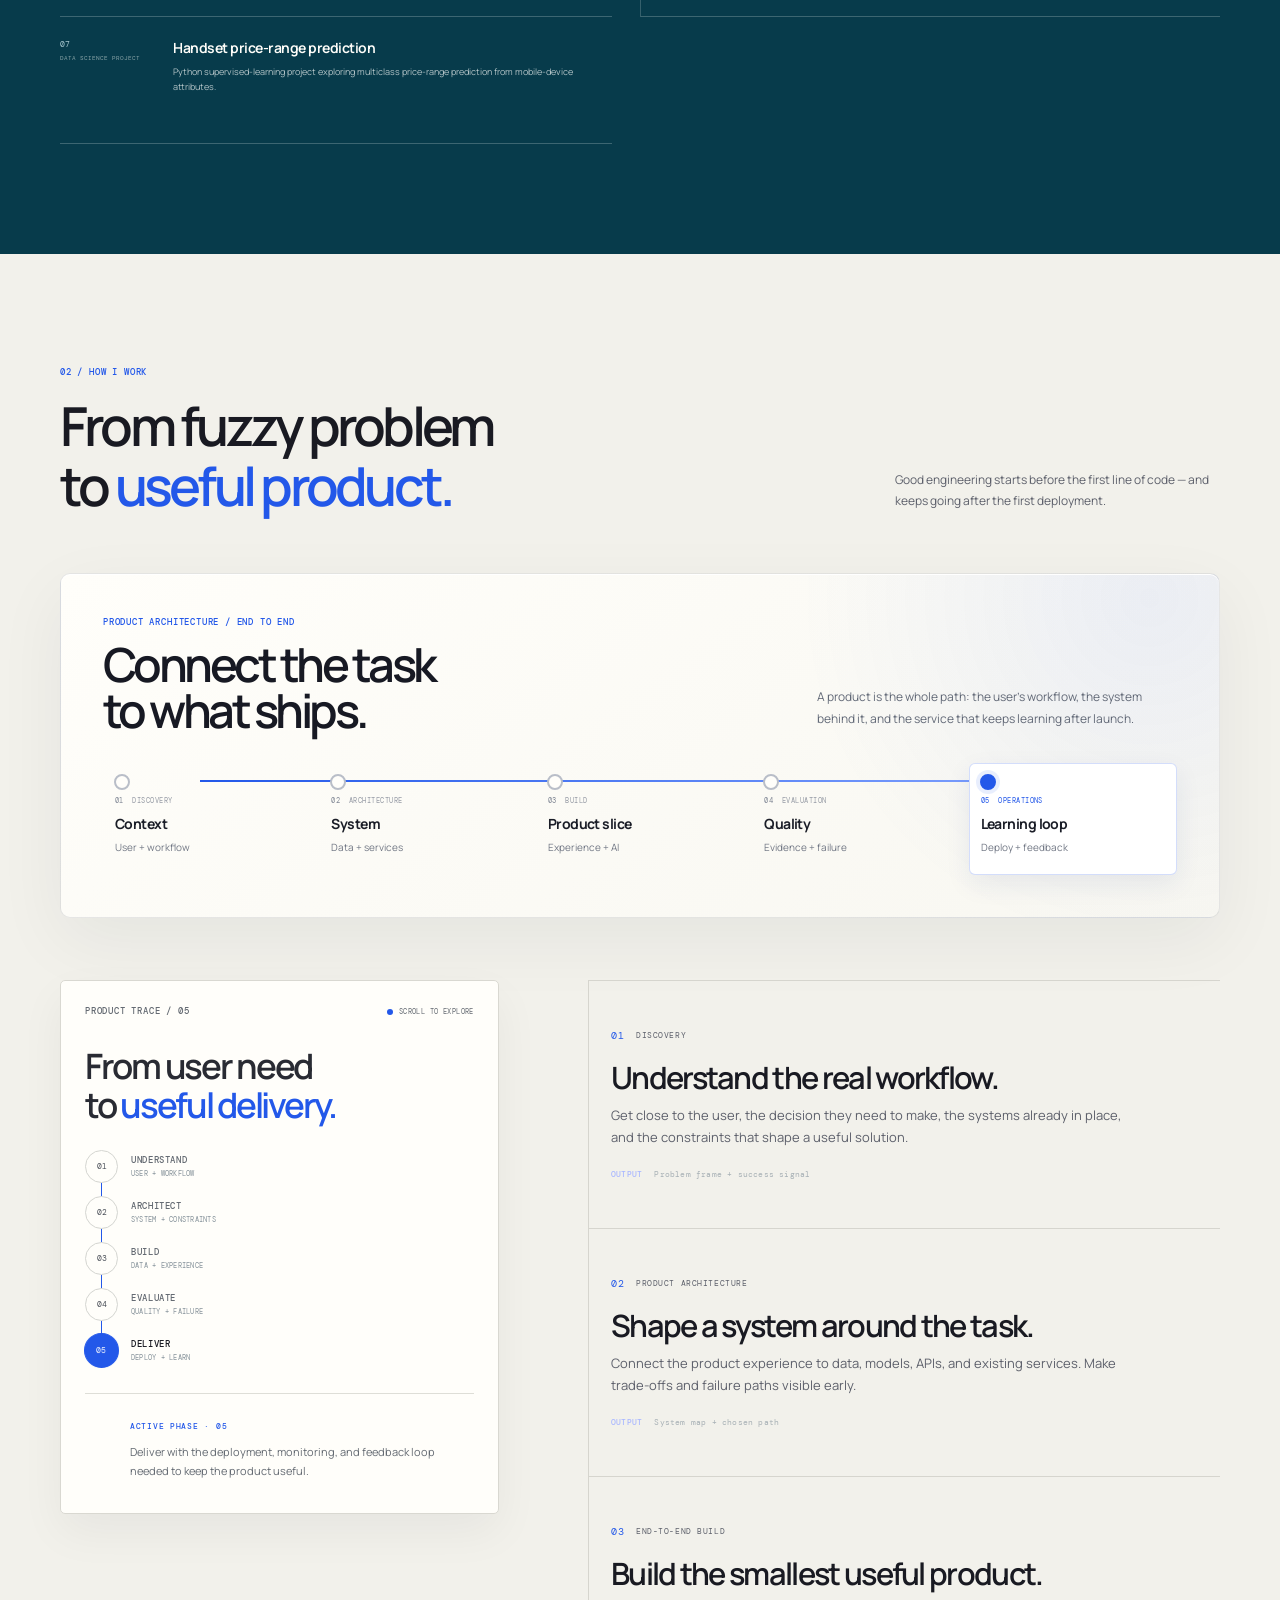
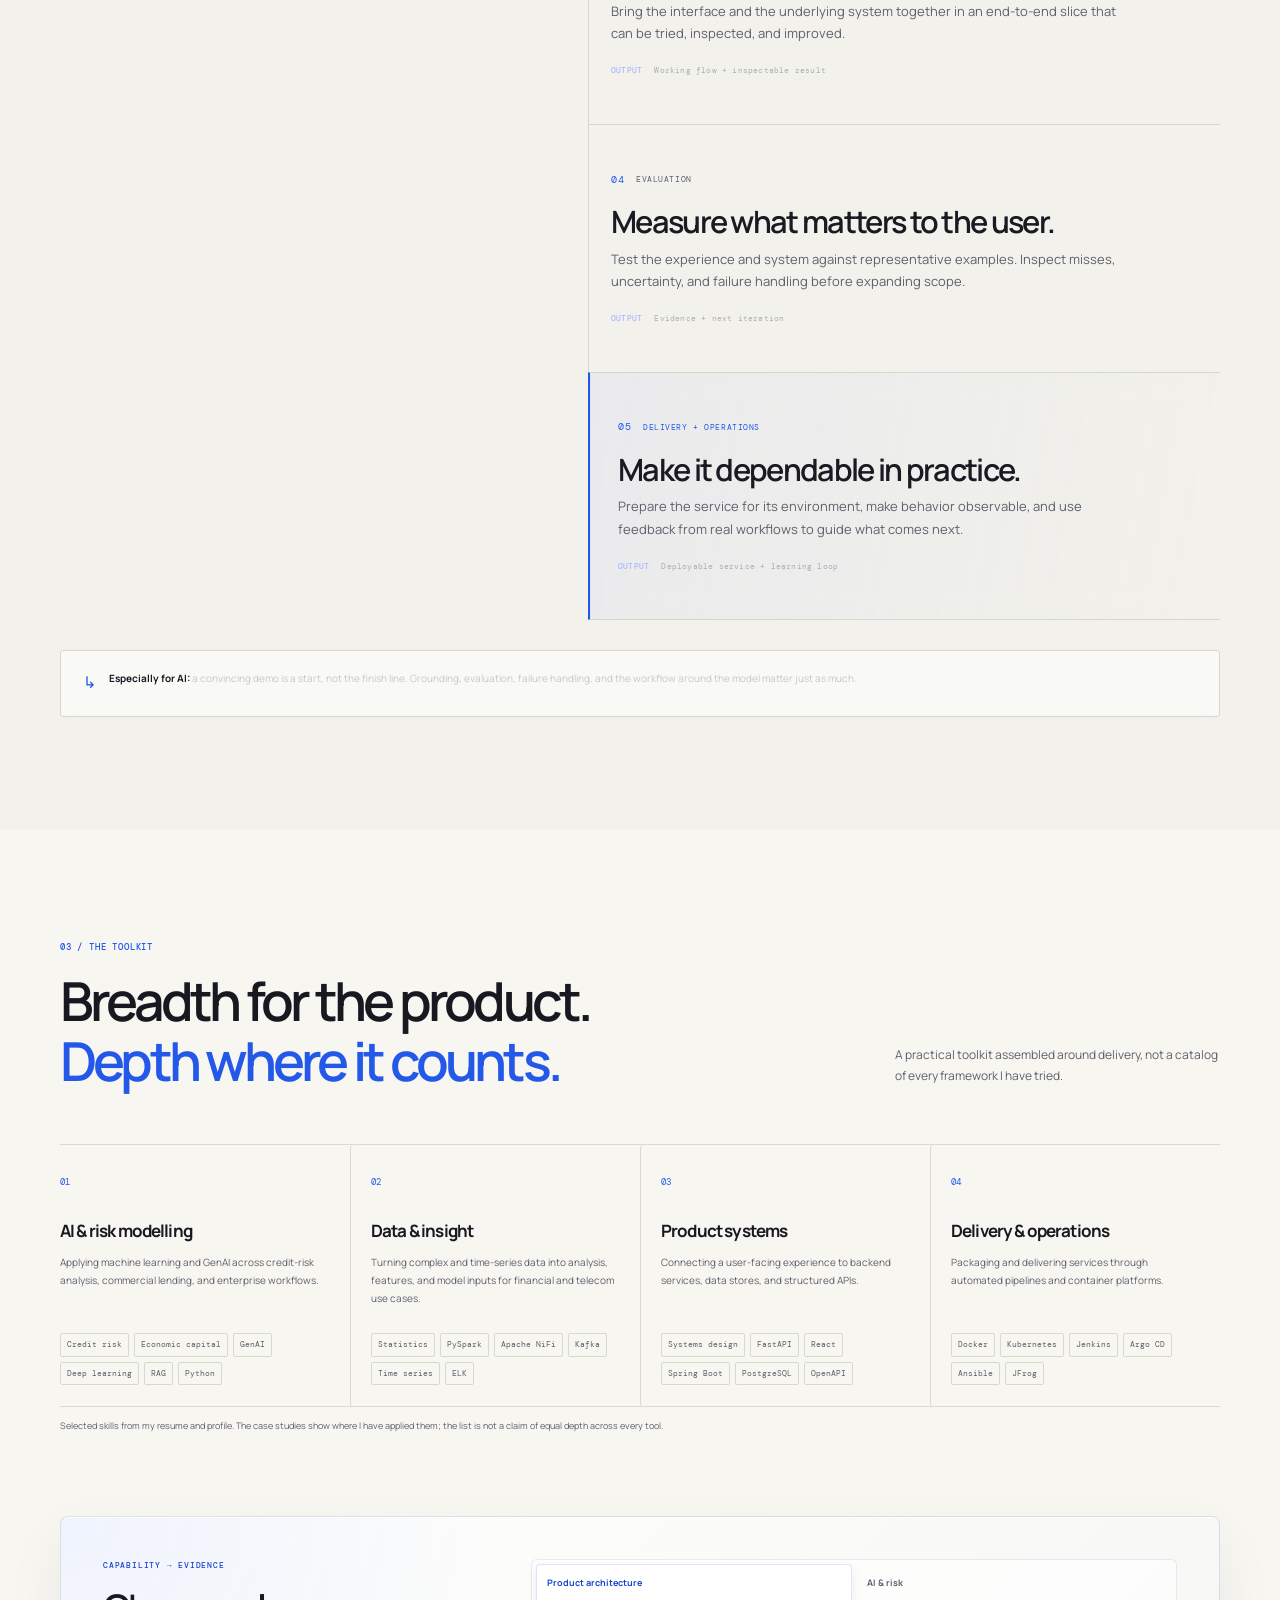
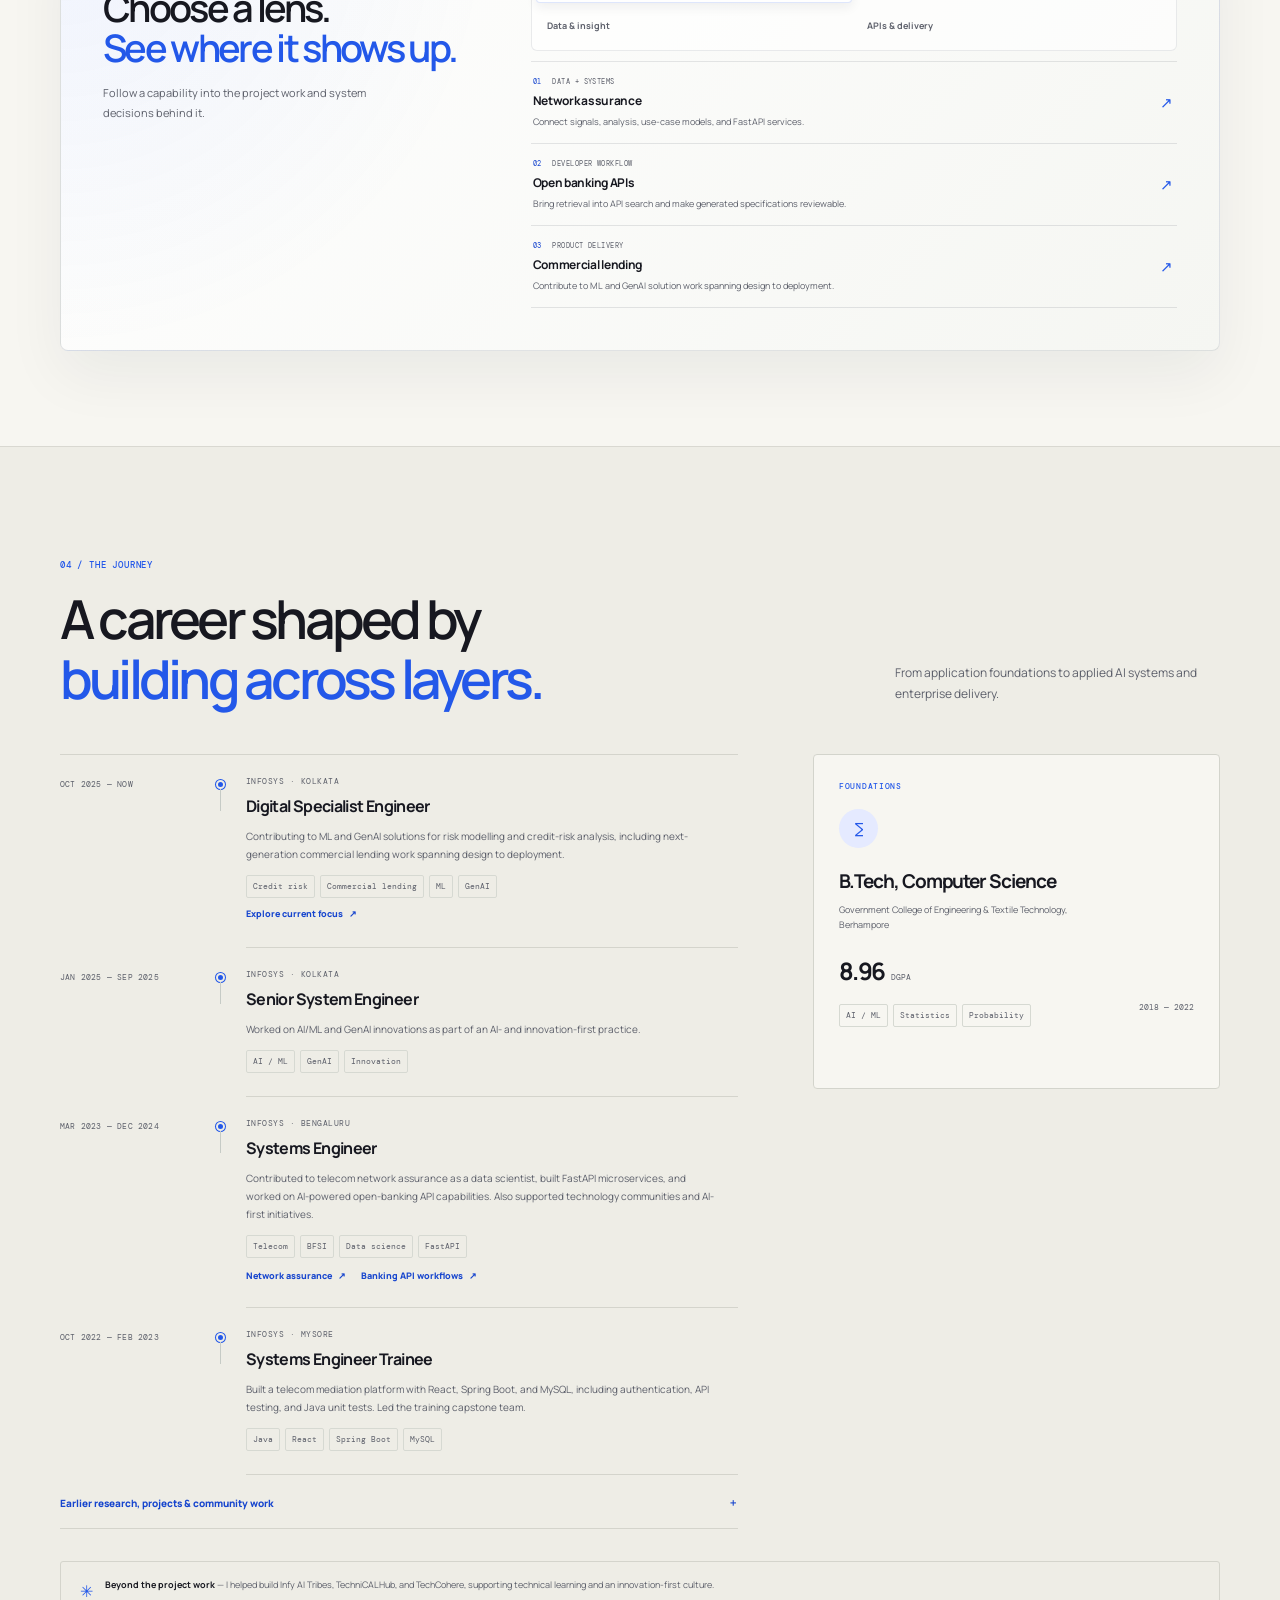
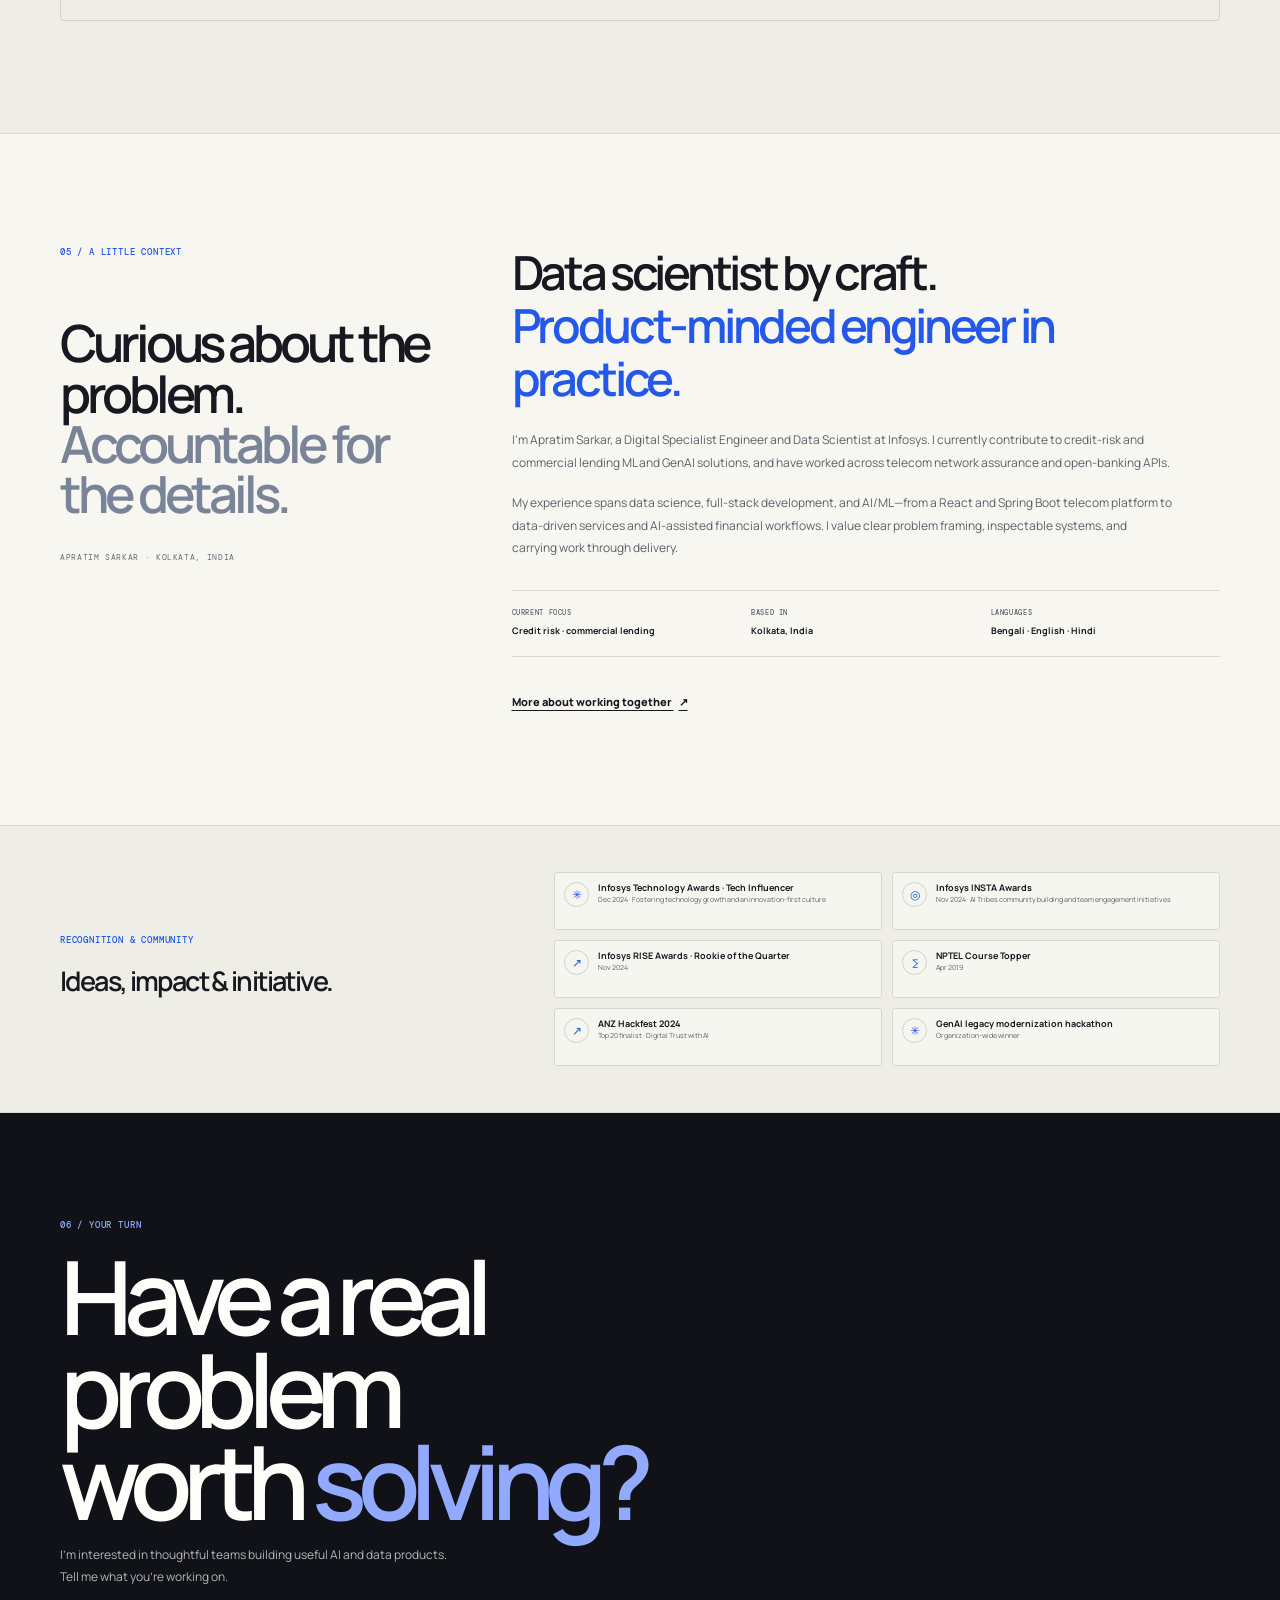
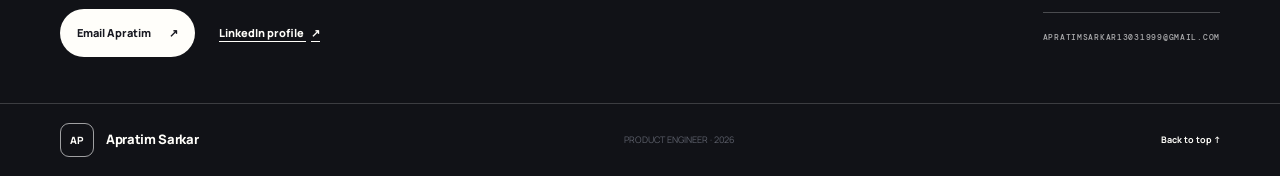
==== commit 3702cd1a: "Update portfolio project experience and research" ====
--- a/index.html
+++ b/index.html
@@ -19,8 +19,8 @@
       href="https://fonts.googleapis.com/css2?family=DM+Mono:wght@400;500&family=Manrope:wght@400;500;600;700;800&display=swap"
       rel="stylesheet"
     >
-    <link rel="stylesheet" href="styles.css?v=layer-story-2026-10-26c">
-    <script src="script.js?v=layer-story-2026-10-26c" defer></script>
+    <link rel="stylesheet" href="styles.css?v=project-scroll-deck-2026-10-26f">
+    <script src="script.js?v=project-scroll-deck-2026-10-26f" defer></script>
   </head>
   <body>
     <a class="skip-link" href="#main">Skip to content</a>
@@ -176,10 +176,11 @@
             <div class="project-screen-bar" aria-hidden="true">
               <span class="screen-window-dots"><i></i><i></i><i></i></span>
               <span class="screen-file-name" data-project-screen-title>WORKSPACE / COMMERCIAL-LENDING</span>
-              <span class="screen-window-status"><i></i> SCROLL TOUR</span>
+              <span class="screen-window-status"><i></i><span data-project-view-status aria-live="polite">01 / 03 · WORKFLOW</span></span>
             </div>
           <div class="project-list" id="selected-projects">
-          <article class="project-card project-card-featured" id="project-credit" data-guide-title="Commercial lending" data-guide-copy="Risk analysis for commercial lending, informed by applied ML and GenAI.">
+          <div class="project-track" id="project-track">
+          <article class="project-card project-card-featured" id="project-credit" data-project-theme="credit" data-guide-title="Commercial lending" data-guide-copy="Risk analysis for commercial lending, informed by applied ML and GenAI.">
 <div class="project-visual project-viewer visual-risk" data-viewer aria-label="Commercial lending views">
 <div class="viewer-topline"><span class="viewer-project-label">CURRENT WORK · FINANCIAL SERVICES</span><span class="viewer-synthetic"><i></i> ILLUSTRATIVE</span></div>
 <div class="viewer-tabs" role="tablist" aria-label="Commercial lending views">
@@ -198,7 +199,7 @@
                 Contributing to risk-modelling and credit-risk analysis solutions,
                 including next-generation commercial lending work across design to deployment.
               </p>
-              <div class="tag-list" aria-label="Capabilities">
+              <div class="tag-list" aria-label="Project focus areas">
                 <span>Credit risk</span><span>Risk modelling</span><span>Machine learning</span><span>GenAI</span>
               </div>
               <div class="project-proofline"><span>MY ROLE</span><strong>Digital Specialist Engineer · contributing across design to deployment</strong></div>
@@ -224,7 +225,7 @@
             </div>
           </article>
 
-          <article class="project-card project-card-featured" id="project-documents" data-guide-title="Document intelligence" data-guide-copy="Retrieval and document analysis across text, OCR, and visual information.">
+          <article class="project-card project-card-featured" id="project-documents" data-project-theme="documents" data-guide-title="Document intelligence" data-guide-copy="Retrieval and document analysis across text, OCR, and visual information.">
 <div class="project-visual project-viewer visual-docs" data-viewer aria-label="Document intelligence views">
 <div class="viewer-topline"><span class="viewer-project-label">ITAP · ENTERPRISE DOCUMENT INTELLIGENCE</span><span class="viewer-synthetic"><i></i> ILLUSTRATIVE</span></div>
 <div class="viewer-tabs" role="tablist" aria-label="Document intelligence views">
@@ -243,8 +244,8 @@
                 Developed retrieval and analysis capabilities for internal documents,
                 combining language models with text, OCR, and visual information.
               </p>
-              <div class="tag-list" aria-label="Capabilities">
-                <span>RAG</span><span>OCR</span><span>LLM systems</span><span>Backend</span>
+              <div class="tag-list" aria-label="Project focus areas">
+                <span>GRAG · CRAG</span><span>Self-query RAG</span><span>OCR · image processing</span><span>Open models</span>
               </div>
               <div class="project-proofline"><span>MY ROLE</span><strong>AI Engineer · Backend Developer</strong></div>
               <div class="project-story" aria-label="Document intelligence project story">
@@ -268,7 +269,7 @@
             </div>
           </article>
 
-          <article class="project-card" id="project-network" data-guide-title="Network assurance" data-guide-copy="Move network signals through analysis, model-backed services, and delivery.">
+          <article class="project-card" id="project-network" data-project-theme="network" data-guide-title="Network assurance" data-guide-copy="Move network signals through analysis, model-backed services, and delivery.">
 <div class="project-visual project-viewer visual-network" data-viewer aria-label="Network assurance views">
 <div class="viewer-topline"><span class="viewer-project-label">ISNA · TELECOM NETWORK ASSURANCE</span><span class="viewer-synthetic"><i></i> ILLUSTRATIVE</span></div>
 <div class="viewer-tabs" role="tablist" aria-label="Network assurance views">
@@ -287,8 +288,8 @@
                 Data engineering, time-series analysis, and ML services for network
                 assurance and operational use cases.
               </p>
-              <div class="tag-list" aria-label="Capabilities">
-                <span>Time series</span><span>AIOps</span><span>FastAPI</span><span>CI/CD</span>
+              <div class="tag-list" aria-label="Project focus areas">
+                <span>SD-WAN</span><span>SolarWinds</span><span>Splunk</span><span>FastAPI</span>
               </div>
               <div class="project-proofline"><span>MY ROLE</span><strong>Data Engineer · Data Scientist · Backend Developer</strong></div>
               <div class="project-story" aria-label="Network assurance project story">
@@ -312,7 +313,7 @@
             </div>
           </article>
 
-          <article class="project-card" id="project-banking" data-guide-title="Open banking" data-guide-copy="Explore AI-assisted API search and OpenAPI workflows with human review.">
+          <article class="project-card" id="project-banking" data-project-theme="banking" data-guide-title="Open banking" data-guide-copy="Explore AI-assisted API search and OpenAPI workflows with human review.">
 <div class="project-visual project-viewer visual-api" data-viewer aria-label="Open banking API views">
 <div class="viewer-topline"><span class="viewer-project-label">iBAP · OPEN BANKING TRANSFORMATION</span><span class="viewer-synthetic"><i></i> ILLUSTRATIVE</span></div>
 <div class="viewer-tabs" role="tablist" aria-label="Open banking API views">
@@ -337,8 +338,8 @@
                 Developed AI-assisted API search and OpenAPI authoring and review using
                 retrieval and few-shot techniques. Agentic lifecycle work remains exploratory.
               </p>
-              <div class="tag-list" aria-label="Capabilities">
-                <span>Developer experience</span><span>OpenAPI</span><span>RAG</span><span>GenAI</span>
+              <div class="tag-list" aria-label="Project focus areas">
+                <span>OpenAPI YAML</span><span>Prompting</span><span>Few-shot</span><span>RAG</span>
               </div>
               <div class="project-proofline"><span>MY ROLE</span><strong>AI Engineer · API search and OpenAPI workflows</strong></div>
               <div class="project-story" aria-label="Open banking API project story">
@@ -361,6 +362,7 @@
               <a class="case-study-link" href="work/open-banking-apis.html">Read the case study <span aria-hidden="true">↗</span></a>
             </div>
           </article>
+          </div>
           </div>
           </div>
         </div>
--- a/styles.css
+++ b/styles.css
@@ -8361,7 +8361,7 @@
   --docs-stack-progress: 0%;
   margin-block: 28px 18px;
   display: grid;
-  grid-template-columns: minmax(210px, .78fr) minmax(0, 1.22fr);
+  grid-template-columns: minmax(0, 1.16fr) minmax(0, .84fr);
   align-items: start;
   gap: clamp(22px, 4vw, 43px);
 }
@@ -8573,6 +8573,7 @@
 .docs-stack-story {
   min-width: 0;
   border-top: 1px solid var(--line);
+  padding-bottom: 220px;
 }
 
 .docs-stack-step {
@@ -8622,7 +8623,7 @@
 
 @media (max-width: 960px) {
   .docs-stack {
-    grid-template-columns: minmax(190px, .8fr) minmax(0, 1.2fr);
+    grid-template-columns: minmax(220px, 1fr) minmax(0, 1fr);
     gap: 20px;
   }
 
@@ -9030,3 +9031,977 @@
     transition: none !important;
   }
 }
+
+/* Scroll-open system model: one illustrative search experience, separated into evidence layers. */
+.docs-stack-visual {
+  top: 24px;
+  z-index: 3;
+  padding: 17px 16px 14px;
+}
+
+.docs-stack-toolbar {
+  align-items: center;
+  font-size: 7px;
+}
+
+.docs-stack-toolbar strong {
+  min-width: 39px;
+  text-align: right;
+  font-size: 8px;
+  font-variant-numeric: tabular-nums;
+}
+
+.docs-stack-state {
+  margin-top: 11px;
+  margin-bottom: 16px;
+  display: flex;
+  align-items: center;
+  justify-content: space-between;
+  color: rgb(234 244 240 / 59%);
+  font-family: var(--mono);
+  font-size: 6px;
+  letter-spacing: .08em;
+}
+
+.docs-stack-state strong {
+  color: #c6e7df;
+  font-size: 6px;
+  font-weight: 500;
+}
+
+.docs-stack-canvas {
+  height: 700px;
+  margin-block: 8px 9px;
+  position: relative;
+  perspective: 1050px;
+  transform-style: preserve-3d;
+}
+
+.docs-stack-backplate {
+  width: min(88%, 380px);
+  min-height: 204px;
+  padding: 14px 13px 12px;
+  position: absolute;
+  top: 50%;
+  left: 50%;
+  z-index: 0;
+  display: grid;
+  align-content: start;
+  gap: 10px;
+  border: 1px solid rgb(213 236 229 / 34%);
+  border-radius: 9px;
+  background: linear-gradient(145deg, #eff7f2, #dbe9e4);
+  box-shadow: 0 22px 42px rgb(1 18 23 / 28%);
+  color: #233f42;
+  transform: translate(-50%, -50%);
+  transition: opacity 420ms ease, filter 420ms ease;
+}
+
+.docs-stack-backplate::after {
+  height: 3px;
+  position: absolute;
+  right: 12px;
+  bottom: 10px;
+  left: 12px;
+  border-radius: 10px;
+  background: linear-gradient(90deg, #77bfb1 0 24%, rgb(76 116 113 / 17%) 24%);
+  content: "";
+}
+
+.docs-backplate-top,
+.docs-backplate-source {
+  display: flex;
+  align-items: center;
+  gap: 6px;
+  color: #53706d;
+  font-family: var(--mono);
+  font-size: 5px;
+  letter-spacing: .04em;
+}
+
+.docs-backplate-top > i,
+.docs-model-label > i,
+.docs-answer-label > i {
+  width: 5px;
+  height: 5px;
+  flex: 0 0 auto;
+  border-radius: 50%;
+  background: #69aa9c;
+  box-shadow: 0 0 0 3px rgb(105 170 156 / 14%);
+}
+
+.docs-backplate-top > b {
+  margin-left: auto;
+  padding: 3px 5px;
+  border-radius: 3px;
+  background: #d6e8e0;
+  color: #3a7065;
+  font-size: 5px;
+  font-weight: 500;
+}
+
+.docs-backplate-query {
+  padding: 8px 9px;
+  border: 1px solid #d5e1db;
+  border-radius: 5px;
+  background: #f8fbf7;
+  color: #48615d;
+  font-size: 7px;
+}
+
+.docs-backplate-answer {
+  color: #203b39;
+  font-size: 8px;
+  font-weight: 700;
+  line-height: 1.5;
+}
+
+.docs-backplate-source {
+  padding-top: 7px;
+  border-top: 1px solid #cbd9d3;
+  color: #49796e;
+}
+
+.docs-stack-visual[data-stack-phase="open"] .docs-stack-backplate {
+  opacity: .08;
+  filter: saturate(.65);
+}
+
+.docs-stack-visual[data-stack-phase="opening"] .docs-stack-backplate {
+  opacity: .08;
+}
+
+.docs-stack-layers {
+  height: 100%;
+  margin: 0;
+  position: absolute;
+  inset: 0;
+  perspective: 1050px;
+  transform-style: preserve-3d;
+}
+
+.docs-stack-layer,
+.docs-stack-layers a.docs-stack-layer {
+  box-sizing: border-box;
+  width: calc(100% - 8px);
+  min-height: 0;
+  height: 120px;
+  padding: 9px 10px 8px;
+  top: 50%;
+  right: auto;
+  left: 50%;
+  display: grid;
+  grid-template-columns: minmax(0, 1fr);
+  align-content: start;
+  gap: 7px;
+  overflow: hidden;
+  border: 1px solid rgb(206 231 224 / 64%);
+  border-radius: 8px;
+  background: linear-gradient(135deg, #f7faf7, #dfede7);
+  box-shadow: 0 11px 25px rgb(1 17 22 / 25%), inset 0 1px rgb(255 255 255 / 89%);
+  color: #294746;
+  text-decoration: none;
+  transform: translate3d(calc(-50% + var(--docs-layer-x, 0px)), calc(-50% + var(--docs-layer-y, 0px)), var(--docs-layer-z, 0px)) rotateX(var(--docs-layer-tilt, 0deg));
+  transform-style: preserve-3d;
+  opacity: var(--docs-layer-opacity, 1);
+  transition: transform 520ms cubic-bezier(.2, .8, .2, 1), opacity 260ms ease, border-color 260ms ease, background-color 260ms ease, box-shadow 260ms ease, color 260ms ease;
+  will-change: transform;
+}
+
+.docs-stack-layers > .docs-stack-layer:nth-of-type(1) { z-index: 1; }
+.docs-stack-layers > .docs-stack-layer:nth-of-type(2) { z-index: 2; }
+.docs-stack-layers > .docs-stack-layer:nth-of-type(3) { z-index: 3; }
+.docs-stack-layers > .docs-stack-layer:nth-of-type(4) { z-index: 4; }
+.docs-stack-layers > .docs-stack-layer:nth-of-type(5) { z-index: 5; }
+
+.docs-layer-heading {
+  min-width: 0;
+  display: grid;
+  grid-template-columns: 19px minmax(0, 1fr) auto;
+  align-items: center;
+  gap: 7px;
+}
+
+.docs-layer-heading > b {
+  width: 18px;
+  height: 18px;
+  display: grid;
+  place-items: center;
+  border: 1px solid #bbd4cd;
+  border-radius: 50%;
+  color: #47766c;
+  font-family: var(--mono);
+  font-size: 6px;
+  font-weight: 500;
+}
+
+.docs-layer-heading > span {
+  min-width: 0;
+  display: grid;
+  gap: 1px;
+}
+
+.docs-layer-heading small,
+.docs-layer-heading em {
+  color: #64817c;
+  font-family: var(--mono);
+  font-size: 5px;
+  font-style: normal;
+  letter-spacing: .06em;
+}
+
+.docs-layer-heading strong {
+  overflow: hidden;
+  color: #203c3c;
+  font-size: 8px;
+  font-weight: 800;
+  text-overflow: ellipsis;
+  white-space: nowrap;
+}
+
+.docs-layer-heading em {
+  padding: 3px 4px;
+  border-radius: 3px;
+  background: #e1eee8;
+  white-space: nowrap;
+}
+
+.docs-layer-preview {
+  min-width: 0;
+  height: 37px;
+  display: flex;
+  align-items: center;
+  gap: 8px;
+  overflow: hidden;
+  border-top: 1px solid rgb(84 125 116 / 16%);
+  color: #54726d;
+}
+
+.docs-page-thumb {
+  width: 27px;
+  height: 32px;
+  padding: 4px 3px 2px;
+  flex: 0 0 auto;
+  display: grid;
+  align-content: start;
+  gap: 3px;
+  border: 1px solid #bfd4ca;
+  border-radius: 2px;
+  background: #fbfcf8;
+}
+
+.docs-page-thumb b {
+  color: #558579;
+  font-family: var(--mono);
+  font-size: 5px;
+  font-weight: 500;
+}
+
+.docs-page-thumb > span,
+.docs-preview-lines > i,
+.docs-model-output > i {
+  height: 2px;
+  display: block;
+  border-radius: 3px;
+  background: #bdcec7;
+}
+
+.docs-page-thumb > span:nth-of-type(2) { width: 76%; }
+.docs-page-thumb > span:nth-of-type(3) { width: 88%; }
+
+.docs-preview-lines {
+  min-width: 0;
+  flex: 1;
+  display: grid;
+  gap: 3px;
+}
+
+.docs-preview-lines > b,
+.docs-context-hit > b {
+  overflow: hidden;
+  color: #34534e;
+  font-size: 7px;
+  text-overflow: ellipsis;
+  white-space: nowrap;
+}
+
+.docs-preview-lines > i:nth-of-type(1) { width: 91%; }
+.docs-preview-lines > i:nth-of-type(2) { width: 74%; }
+.docs-preview-lines > i:nth-of-type(3) { width: 84%; }
+
+.docs-preview-lines > small,
+.docs-context-hit > small,
+.docs-model-label,
+.docs-model-output > b {
+  color: #62827b;
+  font-family: var(--mono);
+  font-size: 4.5px;
+  letter-spacing: .045em;
+}
+
+.docs-chart-thumb {
+  width: 34px;
+  height: 26px;
+  padding: 4px 3px;
+  flex: 0 0 auto;
+  display: flex;
+  align-items: end;
+  gap: 3px;
+  border-bottom: 1px solid #b5cdc4;
+  background: repeating-linear-gradient(to bottom, transparent 0 7px, rgb(83 132 119 / 13%) 7px 8px);
+}
+
+.docs-chart-thumb > i { width: 4px; border-radius: 2px 2px 0 0; background: #6fa999; }
+.docs-chart-thumb > i:nth-child(1) { height: 35%; }
+.docs-chart-thumb > i:nth-child(2) { height: 70%; }
+.docs-chart-thumb > i:nth-child(3) { height: 53%; }
+.docs-chart-thumb > i:nth-child(4) { height: 88%; }
+.docs-chart-thumb > i:nth-child(5) { height: 65%; }
+
+.docs-preview-extract {
+  justify-content: space-between;
+}
+
+.docs-preview-extract .docs-preview-lines {
+  max-width: 110px;
+}
+
+.docs-preview-extract .docs-preview-lines > small { margin-bottom: 1px; }
+.docs-preview-extract .docs-preview-lines > i:nth-of-type(4) { width: 62%; }
+
+.docs-extract-chip {
+  padding: 5px 6px;
+  border: 1px dashed #87b5a8;
+  border-radius: 4px;
+  color: #4b8175;
+  font-family: var(--mono);
+  font-size: 5px;
+  white-space: nowrap;
+}
+
+.docs-extract-chip b { margin-left: 3px; font-weight: 500; }
+
+.docs-extract-scan {
+  width: 23px;
+  height: 26px;
+  flex: 0 0 auto;
+  display: grid;
+  place-items: center;
+  border: 1px solid #c4d8d0;
+  background: repeating-linear-gradient(to bottom, #f8faf6 0 5px, #d6e4dd 5px 6px);
+  color: #568b7d;
+  font-family: var(--mono);
+  font-size: 6px;
+}
+
+.docs-preview-retrieve {
+  display: grid;
+  grid-template-columns: minmax(0, 1fr) auto;
+  gap: 4px 6px;
+  align-content: center;
+  padding-top: 4px;
+}
+
+.docs-query-pill {
+  grid-column: 1 / -1;
+  overflow: hidden;
+  color: #4f6d68;
+  font-size: 6px;
+  text-overflow: ellipsis;
+  white-space: nowrap;
+}
+
+.docs-context-hit {
+  min-width: 0;
+  display: grid;
+  gap: 1px;
+}
+
+.docs-context-hit > i {
+  overflow: hidden;
+  color: #738781;
+  font-size: 5px;
+  font-style: normal;
+  text-overflow: ellipsis;
+  white-space: nowrap;
+}
+
+.docs-context-mark {
+  width: 17px;
+  height: 17px;
+  display: grid;
+  place-items: center;
+  border-radius: 50%;
+  background: #c5e2d5;
+  color: #387365;
+  font-family: var(--mono);
+  font-size: 5px;
+}
+
+.docs-preview-analyze {
+  display: grid;
+  align-content: center;
+  gap: 5px;
+}
+
+.docs-model-label {
+  display: flex;
+  align-items: center;
+  gap: 5px;
+}
+
+.docs-model-label > i { width: 4px; height: 4px; }
+
+.docs-token-row {
+  display: flex;
+  align-items: center;
+  gap: 5px;
+}
+
+.docs-token-row > b {
+  padding: 3px 4px;
+  border: 1px solid #c8dad2;
+  border-radius: 3px;
+  color: #476c63;
+  font-family: var(--mono);
+  font-size: 4px;
+  font-weight: 500;
+}
+
+.docs-token-row > i { color: #77a498; font-size: 7px; font-style: normal; }
+
+.docs-model-output {
+  display: flex;
+  align-items: center;
+  gap: 4px;
+}
+
+.docs-model-output > i { width: 18%; height: 2px; background: #9cbeb3; }
+.docs-model-output > i:nth-of-type(2) { width: 28%; }
+.docs-model-output > i:nth-of-type(3) { width: 16%; }
+.docs-model-output > b { margin-left: auto; }
+
+.docs-preview-answer {
+  display: grid;
+  align-content: center;
+  gap: 3px;
+}
+
+.docs-answer-label {
+  display: flex;
+  align-items: center;
+  gap: 5px;
+  color: #548478;
+  font-family: var(--mono);
+  font-size: 4.5px;
+  letter-spacing: .045em;
+}
+
+.docs-preview-answer > b {
+  display: -webkit-box;
+  overflow: hidden;
+  color: #36544f;
+  font-size: 6.5px;
+  font-weight: 600;
+  line-height: 1.35;
+  -webkit-box-orient: vertical;
+  -webkit-line-clamp: 2;
+}
+
+.docs-answer-source {
+  overflow: hidden;
+  color: #4d8274;
+  font-family: var(--mono);
+  font-size: 4.5px;
+  text-overflow: ellipsis;
+  white-space: nowrap;
+}
+
+.docs-stack-layers a.docs-stack-layer[aria-current="step"] {
+  z-index: 10;
+  border-color: #7fb7a9;
+  background: linear-gradient(135deg, #fffefa, #e6f2ec);
+  box-shadow: 0 19px 34px rgb(0 15 21 / 34%), 0 0 0 3px rgb(169 216 210 / 13%), inset 0 1px #fff;
+  color: #203d3b;
+  transform: translate3d(calc(-50% + var(--docs-layer-x, 0px)), calc(-50% + var(--docs-layer-y, 0px)), calc(var(--docs-layer-z, 0px) + 25px)) rotateX(var(--docs-layer-tilt, 0deg)) scale(1.025);
+}
+
+.docs-stack-layers a.docs-stack-layer:hover,
+.docs-stack-layers a.docs-stack-layer:focus-visible {
+  border-color: #83b9aa;
+  color: #203d3b;
+}
+
+.docs-stack-readout {
+  min-height: 48px;
+  margin-bottom: 9px;
+  padding-top: 9px;
+  font-size: 8px;
+  line-height: 1.55;
+}
+
+.docs-stack-disclaimer {
+  color: #b7d1d2;
+  font-size: 6px;
+  letter-spacing: .045em;
+}
+
+.docs-stack-step {
+  min-height: 184px;
+  scroll-margin-top: max(35px, calc(50svh - 184px));
+}
+
+@media (max-width: 960px) {
+  .docs-stack {
+    grid-template-columns: minmax(0, 1.1fr) minmax(0, .9fr);
+  }
+
+  .docs-stack-visual { padding-inline: 13px; }
+  .docs-stack-layer,
+  .docs-stack-layers a.docs-stack-layer { padding-inline: 8px; }
+}
+
+@media (max-width: 680px) {
+  .docs-stack-visual {
+    padding: 14px 12px 12px;
+    position: sticky;
+    top: 72px;
+  }
+
+  .docs-stack-canvas { height: 450px; }
+  .docs-stack-backplate { width: min(88%, 340px); min-height: 188px; }
+  .docs-stack-layer,
+  .docs-stack-layers a.docs-stack-layer { height: 108px; }
+  .docs-stack-step { scroll-margin-top: max(28px, calc(50svh - 145px)); }
+}
+
+@media (max-height: 780px) and (min-width: 681px) {
+  .docs-stack-visual { position: sticky; top: 24px; }
+  .docs-stack-canvas { height: 400px; }
+  .docs-stack-layer,
+  .docs-stack-layers a.docs-stack-layer { height: 64px; }
+  .docs-layer-preview { display: none; }
+}
+
+@media (max-height: 580px) and (min-width: 681px) {
+  .docs-stack-visual { position: relative; top: auto; }
+  .docs-stack-canvas { height: 330px; }
+}
+
+@media (prefers-reduced-motion: reduce) {
+  .docs-stack-visual,
+  .docs-stack-visual *,
+  .docs-stack-step h3 {
+    scroll-behavior: auto !important;
+    transition: none !important;
+  }
+}
+
+/* Distinct project art direction, with role, focus, and the active view in the frame. */
+.project-screen {
+  --screen-accent: #a6c78e;
+  transition: border-color 420ms ease, box-shadow 420ms ease, background 420ms ease;
+}
+
+.project-screen[data-project-theme="credit"] {
+  --screen-accent: #d8b667;
+  border-color: rgb(216 182 103 / 48%);
+  background:
+    radial-gradient(ellipse at 91% 5%, rgb(216 182 103 / 10%), transparent 31%),
+    linear-gradient(155deg, #17383d, #0d2930 68%, #102f35);
+}
+
+.project-screen[data-project-theme="documents"] {
+  --screen-accent: #86b9a5;
+  border-color: rgb(134 185 165 / 47%);
+  background:
+    radial-gradient(ellipse at 91% 5%, rgb(134 185 165 / 11%), transparent 31%),
+    linear-gradient(155deg, #173a3c, #0d2930 68%, #102f35);
+}
+
+.project-screen[data-project-theme="network"] {
+  --screen-accent: #a4c996;
+  border-color: rgb(164 201 150 / 46%);
+  background:
+    radial-gradient(ellipse at 91% 5%, rgb(164 201 150 / 11%), transparent 31%),
+    linear-gradient(155deg, #173b3a, #0d2930 68%, #102f35);
+}
+
+.project-screen[data-project-theme="banking"] {
+  --screen-accent: #d69578;
+  border-color: rgb(214 149 120 / 47%);
+  background:
+    radial-gradient(ellipse at 91% 5%, rgb(214 149 120 / 11%), transparent 31%),
+    linear-gradient(155deg, #19373b, #0d2930 68%, #102f35);
+}
+
+.screen-window-status i {
+  background: var(--screen-accent);
+  box-shadow: 0 0 9px color-mix(in srgb, var(--screen-accent) 64%, transparent);
+}
+
+.screen-window-status > span {
+  font-variant-numeric: tabular-nums;
+  white-space: nowrap;
+}
+
+.work-section .project-card,
+.work-section .project-card:first-child {
+  grid-template-columns: minmax(0, 1.2fr) minmax(270px, .8fr);
+}
+
+.work-section .project-card[data-project-theme="credit"] { --project-accent: #e0bf78; }
+.work-section .project-card[data-project-theme="documents"] { --project-accent: #a6d4bd; }
+.work-section .project-card[data-project-theme="network"] { --project-accent: #b4d09a; }
+.work-section .project-card[data-project-theme="banking"] { --project-accent: #e2a58a; }
+
+.work-section .project-content .tag-list {
+  margin: 18px 0 19px;
+  display: flex;
+  gap: 6px;
+}
+
+.work-section .project-content .tag-list::before {
+  width: 100%;
+  color: #a8c5c6;
+  content: "FOCUS / METHODS";
+  font-family: var(--mono);
+  font-size: 7px;
+  letter-spacing: .08em;
+}
+
+.work-section .project-content .tag-list span {
+  padding: 5px 8px;
+  border: 1px solid color-mix(in srgb, var(--project-accent) 42%, rgb(255 255 255 / 12%));
+  border-radius: 999px;
+  background: color-mix(in srgb, var(--project-accent) 9%, transparent);
+  color: #edf4ef;
+  font-family: var(--mono);
+  font-size: 7px;
+  line-height: 1.25;
+}
+
+.work-section .project-content .project-story-step.is-active > span,
+.work-section .project-content .project-story-step.is-active h4 {
+  color: var(--project-accent);
+}
+
+.work-section .project-content .project-story-step.is-active::before {
+  background: var(--project-accent);
+  box-shadow: 0 0 0 4px color-mix(in srgb, var(--project-accent) 15%, transparent);
+}
+
+.work-section .project-viewer.visual-risk {
+  --viewer-accent: #d8b667;
+  --viewer-accent-dark: #c7a14c;
+}
+
+.work-section .project-viewer.visual-docs {
+  --viewer-accent: #74a990;
+  --viewer-accent-dark: #4f806e;
+}
+
+.work-section .project-viewer.visual-network {
+  --viewer-accent: #71997a;
+  --viewer-accent-dark: #4d7658;
+}
+
+.work-section .project-viewer.visual-api {
+  --viewer-accent: #c27d60;
+  --viewer-accent-dark: #975d45;
+}
+
+.work-section .project-viewer::before {
+  position: absolute;
+  z-index: 1;
+  inset: 9px;
+  border: 1px solid color-mix(in srgb, var(--viewer-accent) 35%, transparent);
+  border-radius: 3px;
+  content: "";
+  pointer-events: none;
+}
+
+.work-section .project-viewer .viewer-synthetic i {
+  background: var(--viewer-accent);
+  box-shadow: 0 0 0 3px color-mix(in srgb, var(--viewer-accent) 18%, transparent);
+}
+
+.work-section .project-viewer .viewer-tabs {
+  border-color: color-mix(in srgb, var(--viewer-accent) 35%, rgb(127 150 142 / 27%));
+}
+
+.work-section .project-viewer .viewer-tab[aria-selected="true"] {
+  border-color: color-mix(in srgb, var(--viewer-accent) 54%, transparent);
+  background: color-mix(in srgb, var(--viewer-accent) 17%, rgb(255 255 255 / 84%));
+}
+
+.work-section .project-viewer.visual-risk .viewer-tab[aria-selected="true"] {
+  background: color-mix(in srgb, var(--viewer-accent) 18%, #182536);
+}
+
+.work-section .project-viewer .viewer-pane-heading > span {
+  color: var(--viewer-accent-dark);
+  opacity: 1;
+}
+
+.work-section .project-viewer.visual-risk .viewer-pane-heading > span {
+  color: var(--viewer-accent);
+}
+
+.work-section .project-viewer .viewer-disclaimer {
+  padding-top: 8px;
+  border-top: 1px solid color-mix(in srgb, var(--viewer-accent) 28%, transparent);
+}
+
+@media (max-width: 960px) {
+  .work-section .project-card,
+  .work-section .project-card:first-child {
+    grid-template-columns: minmax(0, 1fr);
+  }
+}
+
+@media (max-width: 680px) {
+  .work-section .project-content .tag-list {
+    margin-block: 15px;
+  }
+
+  .work-section .project-content .tag-list span {
+    font-size: 6px;
+  }
+
+  .screen-window-status > span {
+    font-size: 4.5px;
+  }
+}
+
+@media (prefers-reduced-motion: reduce) {
+  .project-screen {
+    transition: none !important;
+  }
+}
+
+/* Keep the system model legible at normal portfolio zoom. */
+.docs-stack-toolbar { font-size: 8px; }
+.docs-stack-toolbar strong { min-width: 74px; font-size: 9px; }
+.docs-stack-state,
+.docs-stack-state strong { font-size: 7px; }
+.docs-stack-readout { min-height: 58px; font-size: 10px; }
+.docs-stack-disclaimer { font-size: 7px; }
+.docs-backplate-top,
+.docs-backplate-source { font-size: 6.5px; }
+.docs-backplate-query { font-size: 9px; }
+.docs-backplate-answer { font-size: 10px; }
+.docs-layer-heading { grid-template-columns: 23px minmax(0, 1fr) auto; gap: 8px; }
+.docs-layer-heading > b { width: 22px; height: 22px; font-size: 7px; }
+.docs-layer-heading small,
+.docs-layer-heading em { font-size: 6px; }
+.docs-layer-heading strong { font-size: 11px; }
+.docs-layer-preview { height: 43px; }
+.docs-preview-lines > b,
+.docs-context-hit > b { font-size: 8px; }
+.docs-preview-lines > small,
+.docs-context-hit > small,
+.docs-model-label,
+.docs-model-output > b { font-size: 5.5px; }
+
+@media (max-width: 680px) {
+  .docs-stack { grid-template-columns: minmax(0, 1fr); gap: 14px; }
+  .docs-stack-story { padding-bottom: 500px; }
+  .docs-stack-visual {
+    max-height: 490px;
+    padding: 10px;
+    position: sticky;
+    top: calc(100svh - 490px);
+  }
+  .docs-stack-state { margin-top: 6px; margin-bottom: 8px; }
+  .docs-stack-canvas { height: 350px; margin-block: 4px; }
+  .docs-stack-layer,
+  .docs-stack-layers a.docs-stack-layer { height: 60px; padding: 4px 8px 4px; }
+  .docs-layer-preview { display: none; }
+  .docs-stack-state,
+  .docs-stack-state strong { font-size: 6px; }
+  .docs-stack-readout { min-height: 36px; margin-bottom: 6px; padding-top: 6px; font-size: 8px; }
+  .docs-stack-disclaimer { font-size: 5.5px; }
+  .docs-layer-heading { grid-template-columns: 22px minmax(0, 1fr) auto; gap: 6px; }
+  .docs-layer-heading strong { font-size: 10px; }
+}
+
+@media (max-width: 680px) and (max-height: 760px) {
+  .docs-stack-visual { max-height: none; position: static; top: auto; padding: 14px 12px 12px; }
+  .docs-stack-state { margin-top: 11px; margin-bottom: 16px; }
+  .docs-stack-canvas { height: 450px; margin-block: 8px 9px; }
+  .docs-stack-layer,
+  .docs-stack-layers a.docs-stack-layer { height: 108px; padding: 9px 8px 8px; }
+  .docs-layer-preview { display: flex; height: 40px; }
+  .docs-stack-readout { min-height: 52px; margin-bottom: 9px; padding-top: 9px; font-size: 9px; }
+}
+
+/* Desktop work tour: pin the project desk while each case moves through the frame. */
+@media (min-width: 1081px) {
+  .work-tour-layout.is-scroll-deck {
+    --work-pin-top: clamp(78px, 9svh, 102px);
+    height: calc(var(--work-slide-count, 4) * 100svh);
+    min-height: 0;
+    align-items: start;
+    gap: clamp(26px, 4vw, 58px);
+  }
+
+  .work-section .work-tour-layout.is-scroll-deck .work-tour-guide,
+  .work-section .work-tour-layout.is-scroll-deck .project-screen {
+    position: sticky;
+    top: var(--work-pin-top);
+    align-self: start;
+  }
+
+  .work-section .work-tour-layout.is-scroll-deck .work-tour-guide {
+    max-height: calc(100svh - var(--work-pin-top) - 24px);
+    overflow-y: auto;
+    scrollbar-width: thin;
+    scrollbar-color: rgb(198 222 218 / 35%) transparent;
+  }
+
+  .work-section .work-tour-layout.is-scroll-deck .work-tour-number {
+    margin-top: clamp(22px, 5svh, 48px);
+    font-size: clamp(70px, 7vw, 100px);
+  }
+
+  .work-section .work-tour-layout.is-scroll-deck .work-tour-caption {
+    min-height: 72px;
+    font-size: 11px;
+    line-height: 1.7;
+  }
+
+  .work-section .work-tour-layout.is-scroll-deck .project-screen {
+    height: calc(100svh - var(--work-pin-top) - 24px);
+    min-height: 500px;
+    max-height: 850px;
+    padding: 10px;
+    display: flex;
+    flex-direction: column;
+    overflow: hidden;
+  }
+
+  .work-section .work-tour-layout.is-scroll-deck .project-screen-bar {
+    min-height: 36px;
+    flex: 0 0 36px;
+    position: relative;
+    top: auto;
+  }
+
+  .work-section .work-tour-layout.is-scroll-deck .project-list {
+    width: 100%;
+    min-height: 0;
+    height: auto;
+    flex: 1 1 auto;
+    display: block;
+    overflow: hidden;
+  }
+
+  .work-section .work-tour-layout.is-scroll-deck .project-track {
+    width: 100%;
+    height: 100%;
+    display: flex;
+    overflow: visible;
+    will-change: transform;
+    transition: none;
+  }
+
+  .work-section .work-tour-layout.is-scroll-deck .project-card,
+  .work-section .work-tour-layout.is-scroll-deck .project-card:first-child {
+    width: 100%;
+    height: 100%;
+    min-height: 0;
+    margin: 0;
+    padding: clamp(20px, 2.5vw, 34px);
+    flex: 0 0 100%;
+    grid-template-columns: minmax(0, 1fr) minmax(0, 1fr);
+    grid-template-rows: minmax(0, 1fr);
+    align-items: stretch;
+    gap: clamp(18px, 2.2vw, 32px);
+    overflow-y: auto;
+    border: 0;
+    border-radius: 3px;
+    background: transparent;
+    box-sizing: border-box;
+  }
+
+  .work-section .work-tour-layout.is-scroll-deck .project-card + .project-card {
+    border-left: 1px solid rgb(255 255 255 / 12%);
+    border-top: 0;
+  }
+
+  .work-section .work-tour-layout.is-scroll-deck .project-card[aria-hidden="true"] {
+    pointer-events: none;
+  }
+
+  .work-section .work-tour-layout.is-scroll-deck .project-card .project-visual {
+    min-width: 0;
+    min-height: 0;
+    height: 100%;
+    padding: clamp(13px, 1.7vw, 22px);
+    align-self: stretch;
+  }
+
+  .work-section .work-tour-layout.is-scroll-deck .project-card .project-content {
+    min-width: 0;
+    min-height: 0;
+    align-self: center;
+    padding: 6px 1px;
+  }
+
+  .work-section .work-tour-layout.is-scroll-deck .project-content h3 {
+    font-size: clamp(26px, 2.6vw, 38px);
+    line-height: 1.06;
+  }
+
+  .work-section .work-tour-layout.is-scroll-deck .project-summary {
+    margin-bottom: 14px;
+    font-size: 11px;
+    line-height: 1.65;
+  }
+
+  .work-section .work-tour-layout.is-scroll-deck .project-content .tag-list {
+    margin: 12px 0 14px;
+    display: flex;
+  }
+
+  .work-section .work-tour-layout.is-scroll-deck .project-content .tag-list span {
+    font-size: 7px;
+  }
+
+  .work-section .work-tour-layout.is-scroll-deck .project-proofline {
+    margin-bottom: 8px;
+  }
+
+  .work-section .work-tour-layout.is-scroll-deck .project-story,
+  .work-section .work-tour-layout.is-scroll-deck .project-scope-note {
+    display: none;
+  }
+
+  .work-section .work-tour-layout.is-scroll-deck .project-viewer {
+    min-height: 0;
+    height: 100%;
+    padding: 14px;
+  }
+
+  .work-section .work-tour-layout.is-scroll-deck .viewer-pane-heading h4 {
+    font-size: clamp(18px, 1.65vw, 23px);
+  }
+
+  .work-section .work-tour-layout.is-scroll-deck .viewer-pane-heading p {
+    font-size: 8px;
+  }
+
+  .work-section .work-tour-layout.is-scroll-deck .project-chapter-link.is-active {
+    border-color: rgb(190 223 220 / 34%);
+    background: linear-gradient(100deg, rgb(187 222 218 / 13%), rgb(187 222 218 / 4%));
+    box-shadow: inset 2px 0 #a6d0d1;
+    color: #fffefa;
+  }
+}
+
+@media (prefers-reduced-motion: reduce) {
+  .work-section .work-tour-layout.is-scroll-deck .project-list {
+    transition: none;
+  }
+}
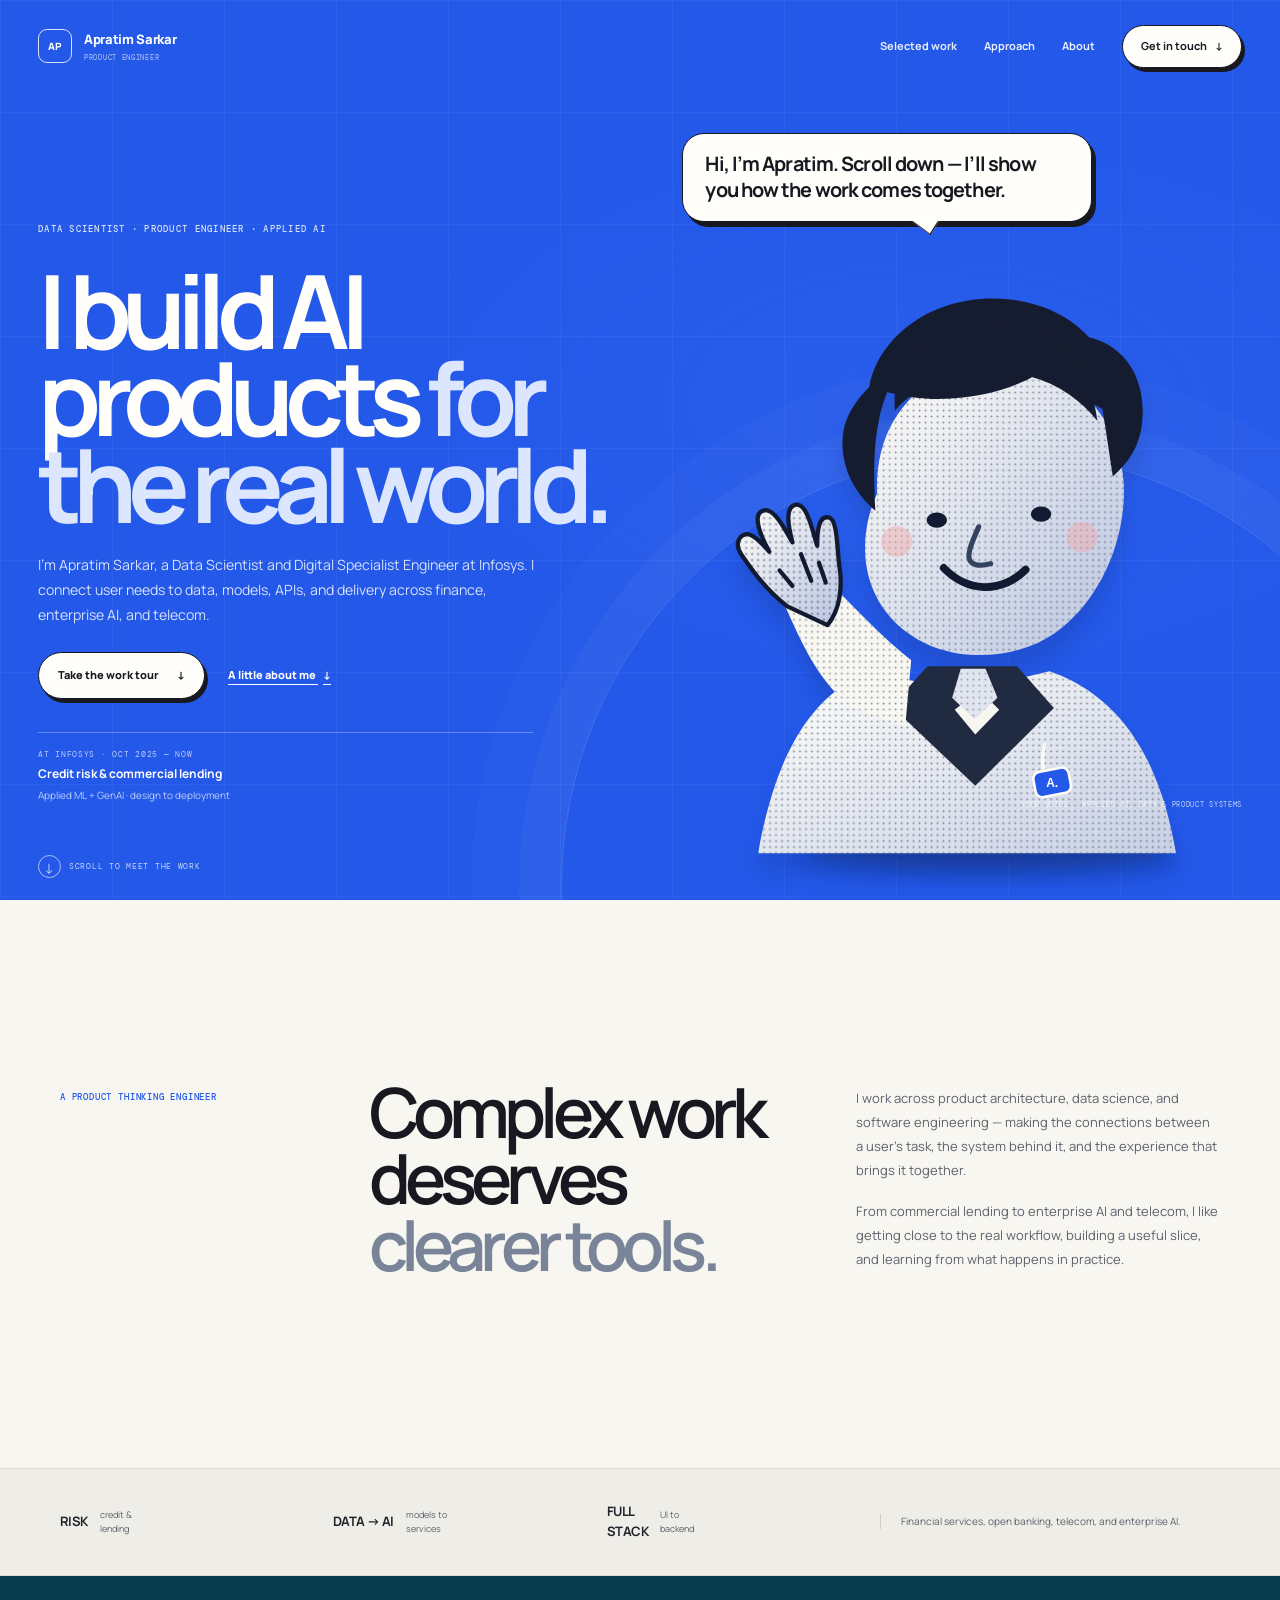
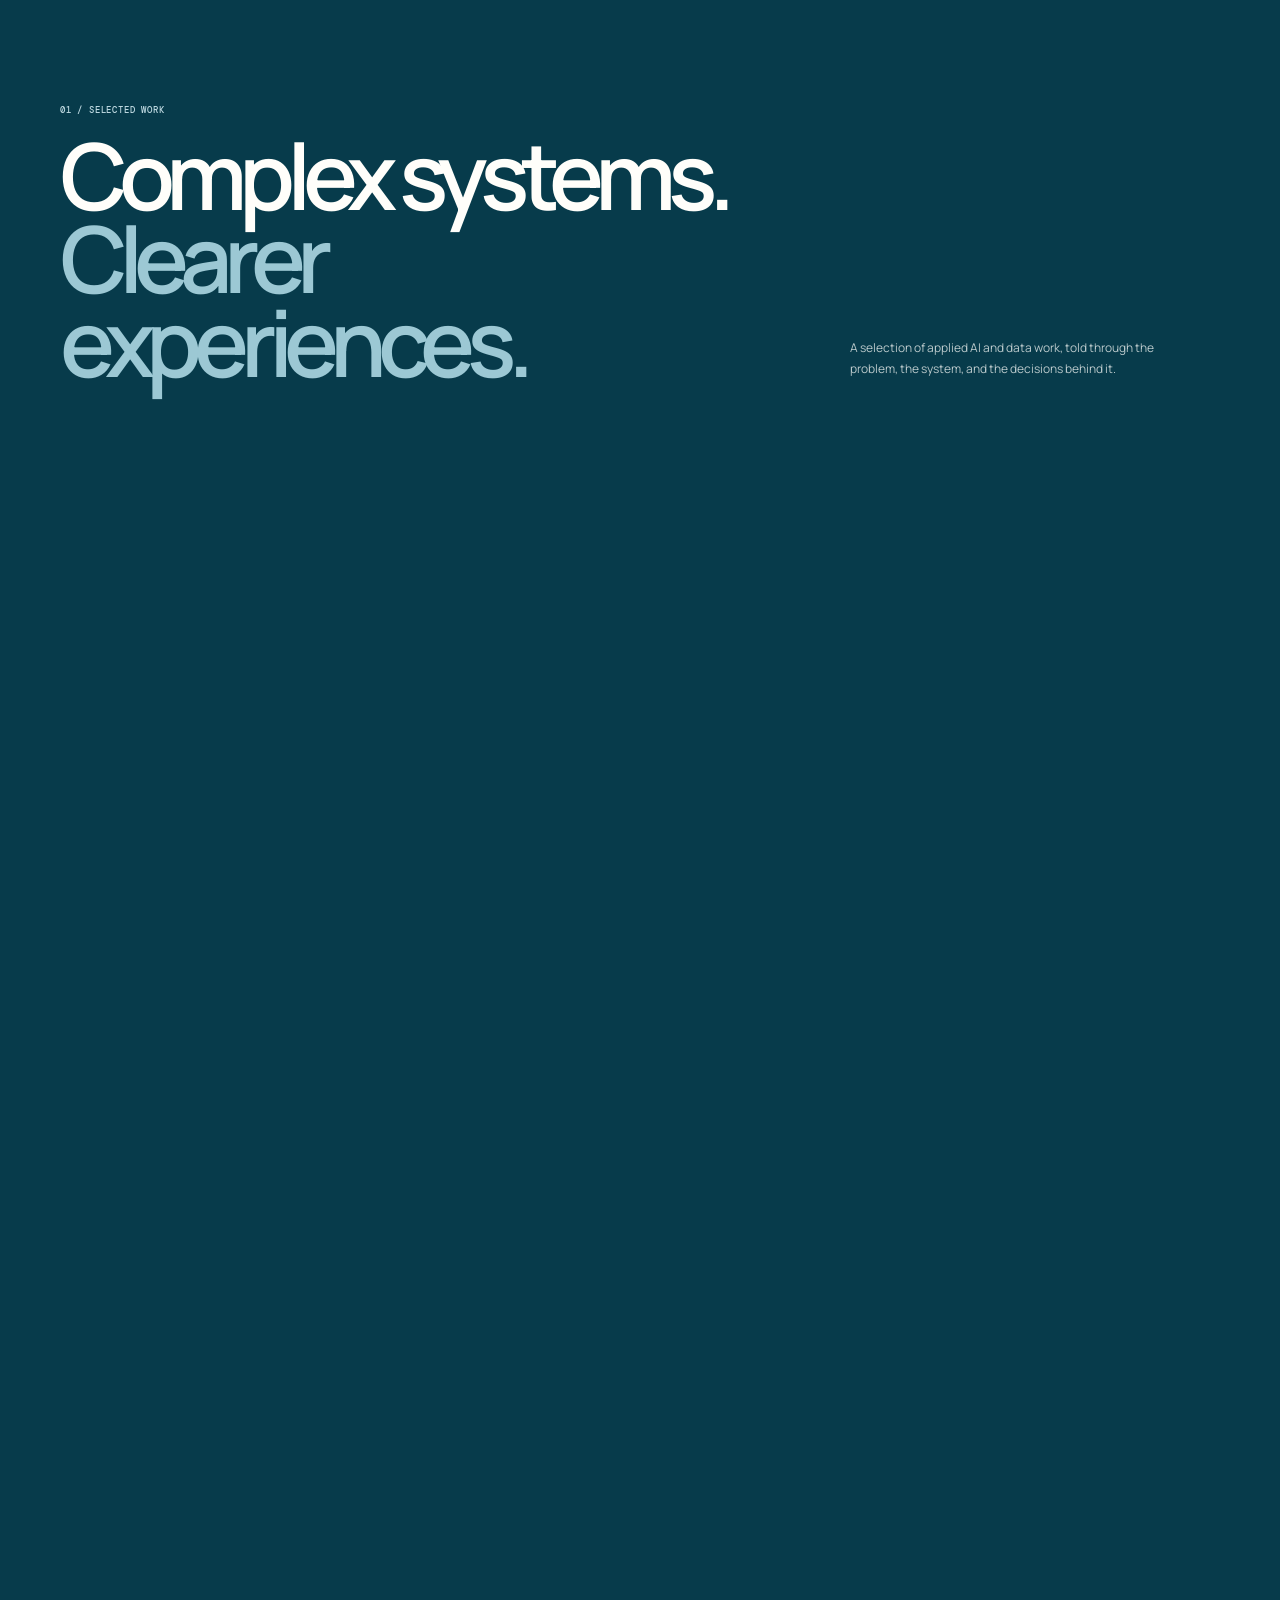
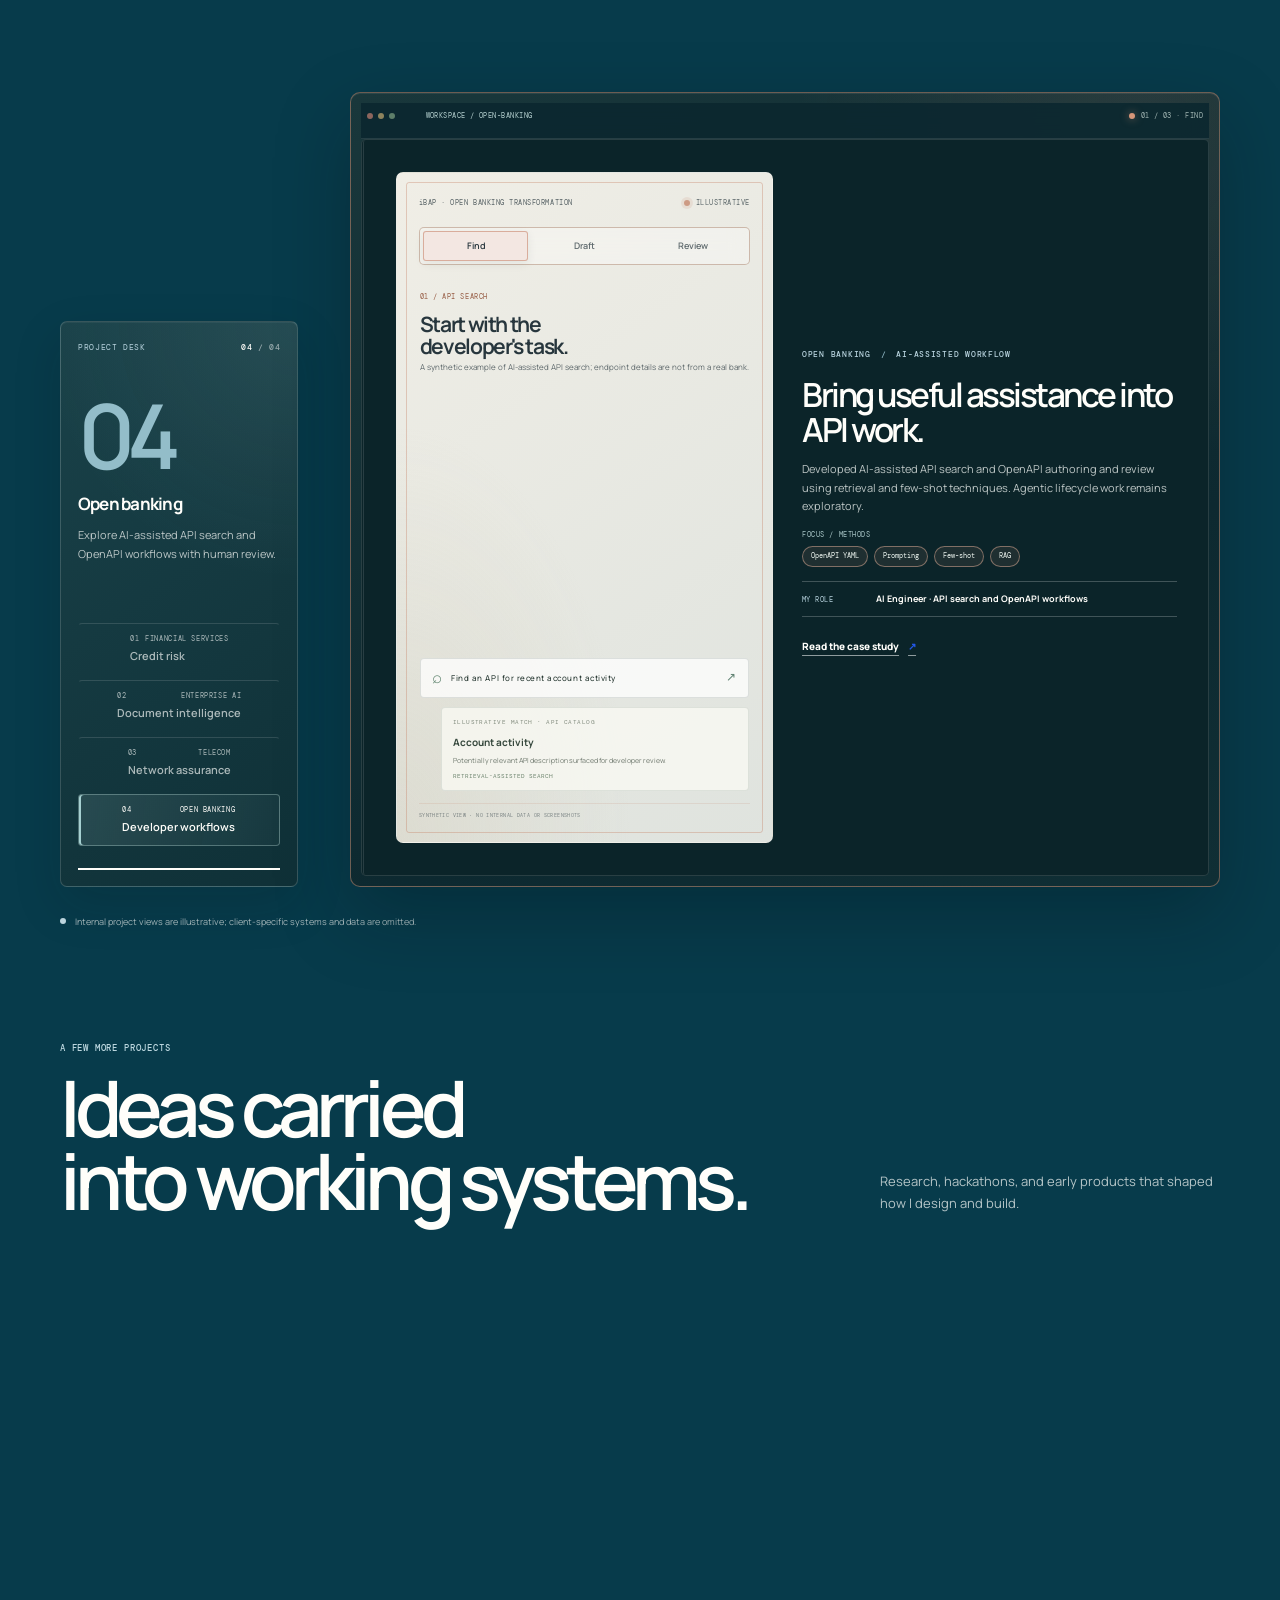
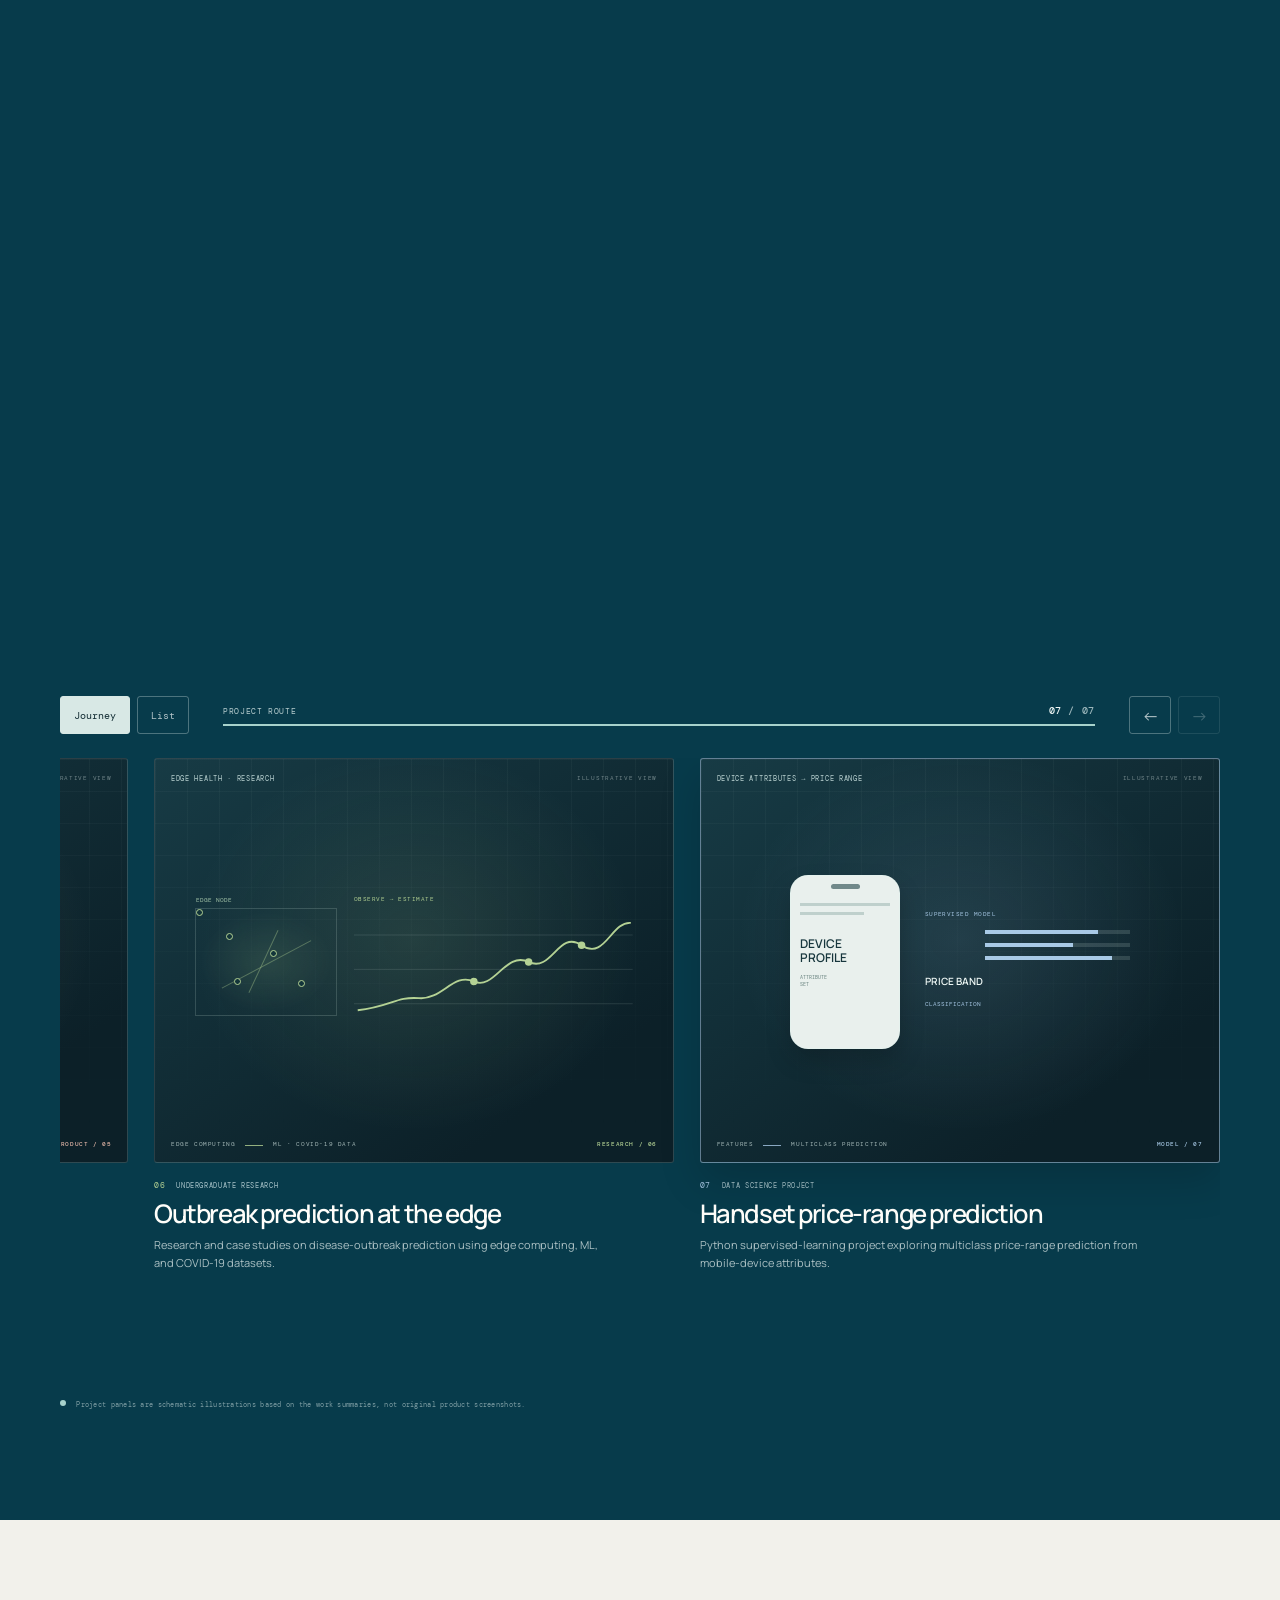
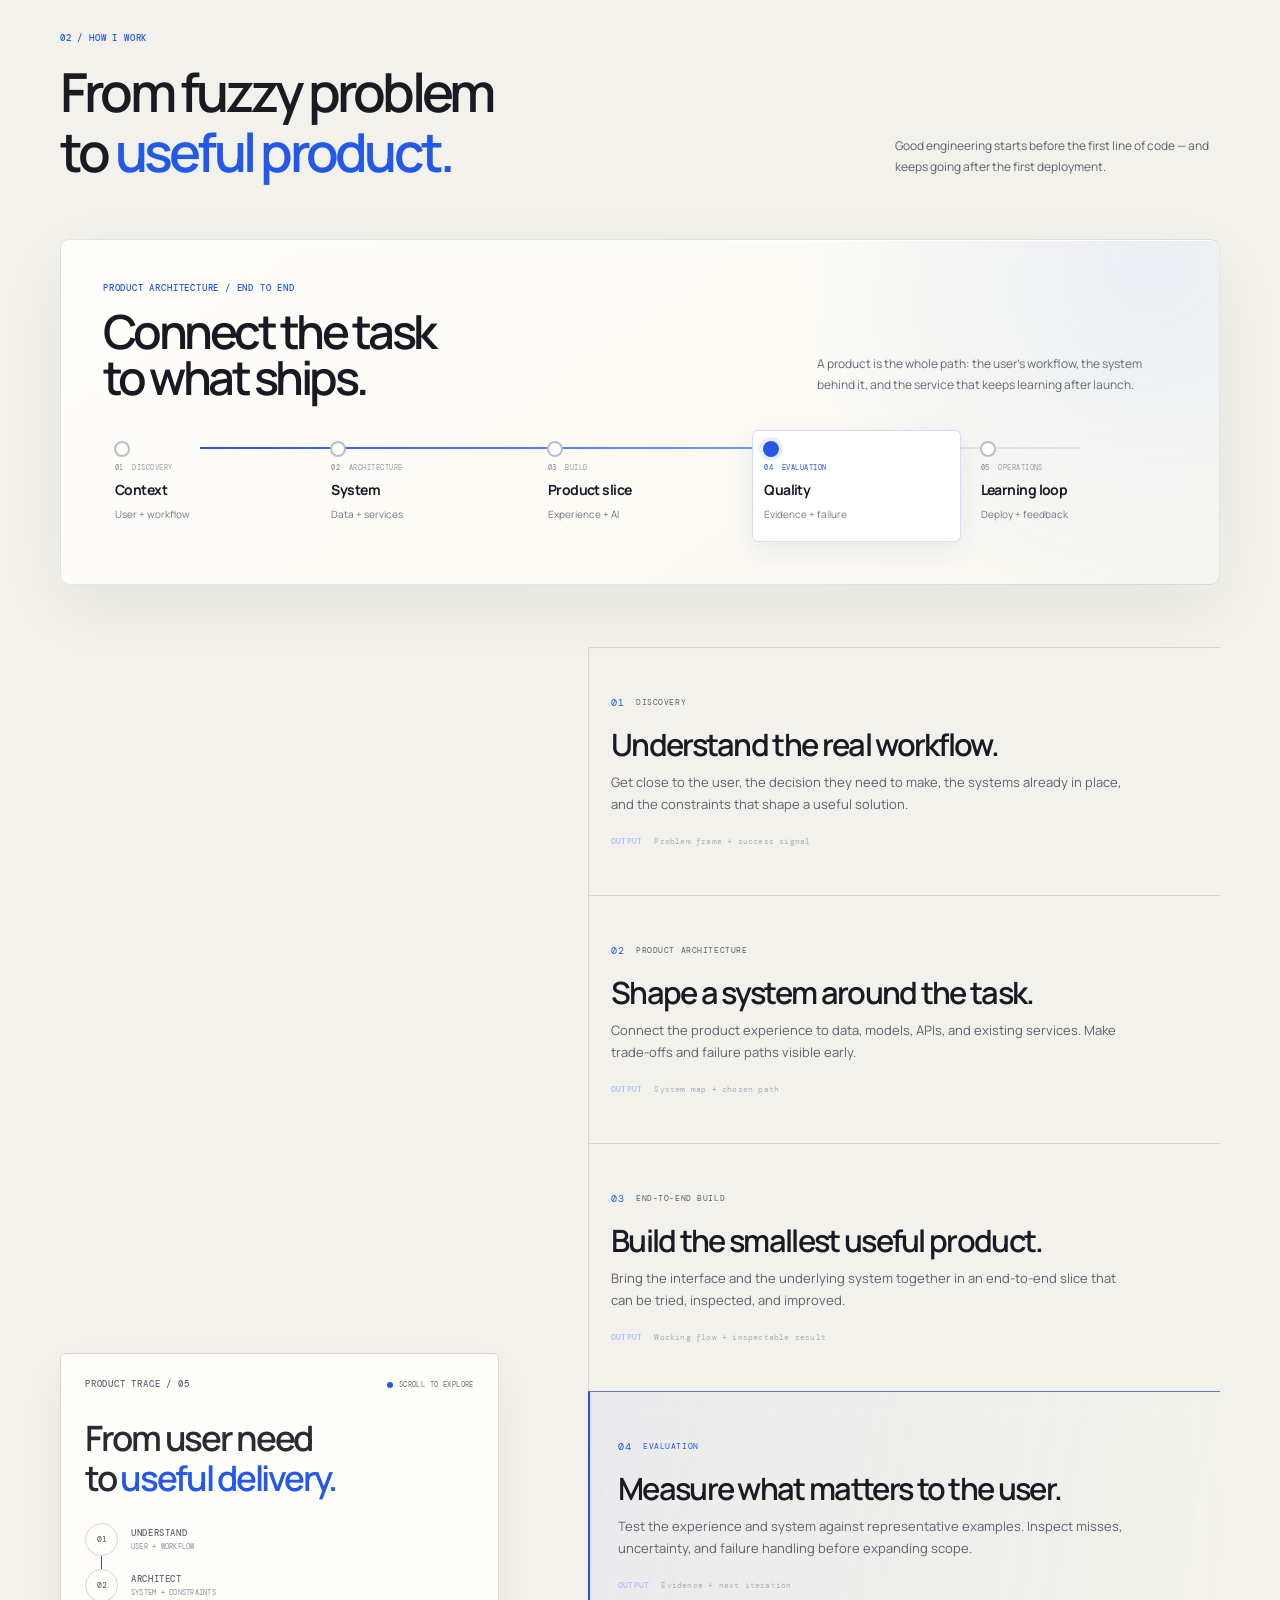
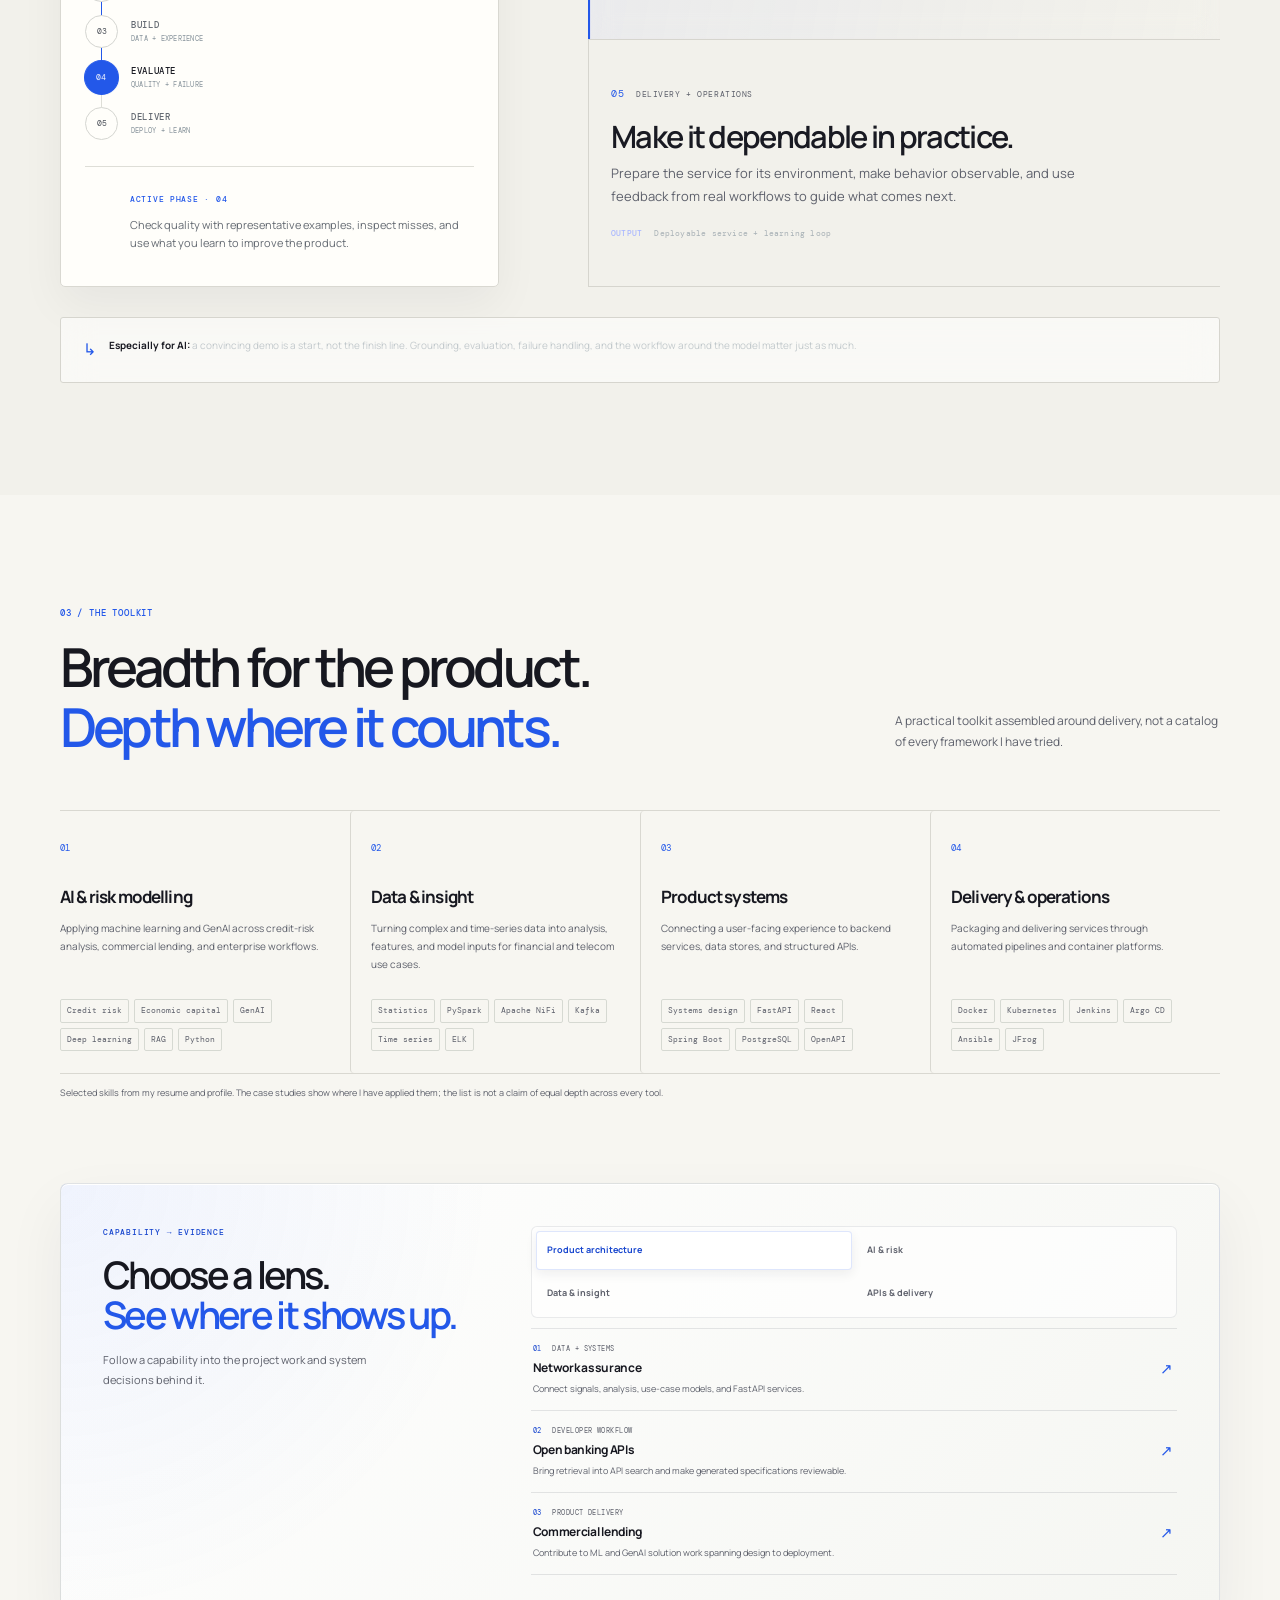
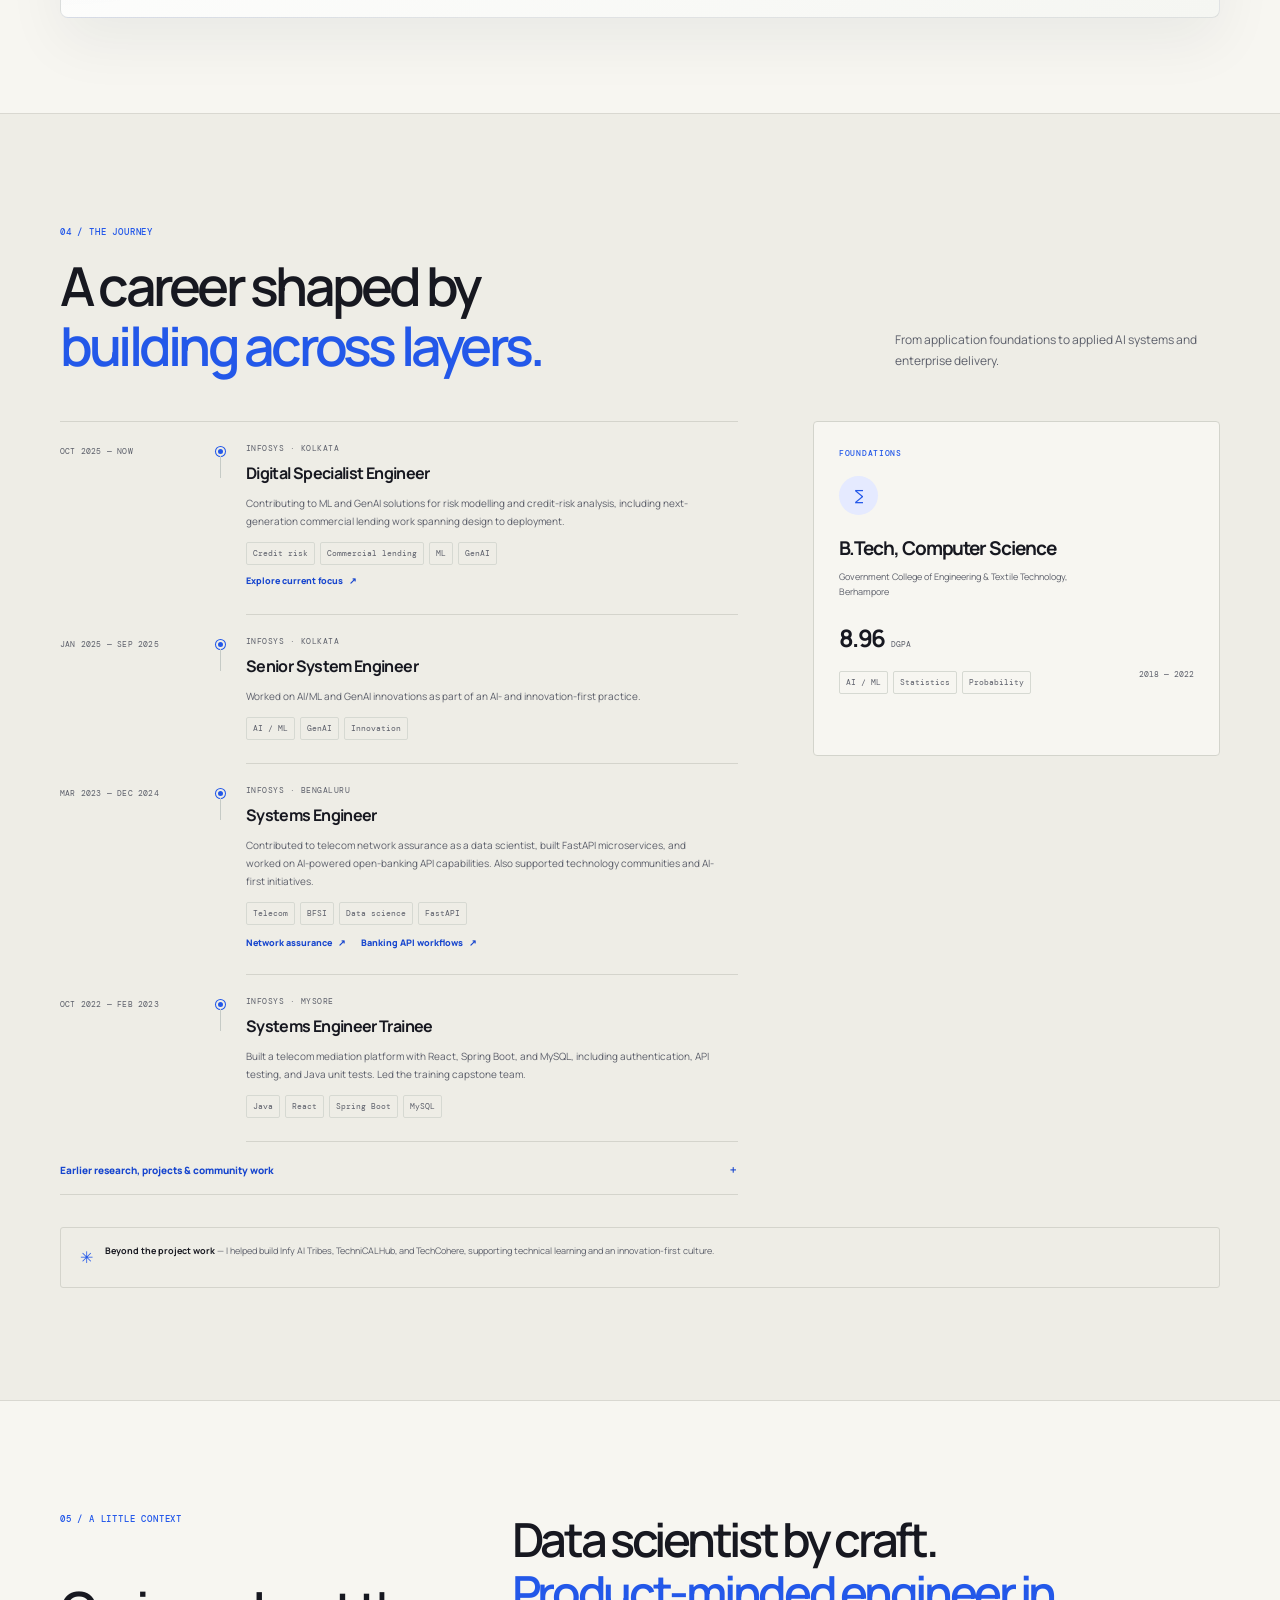
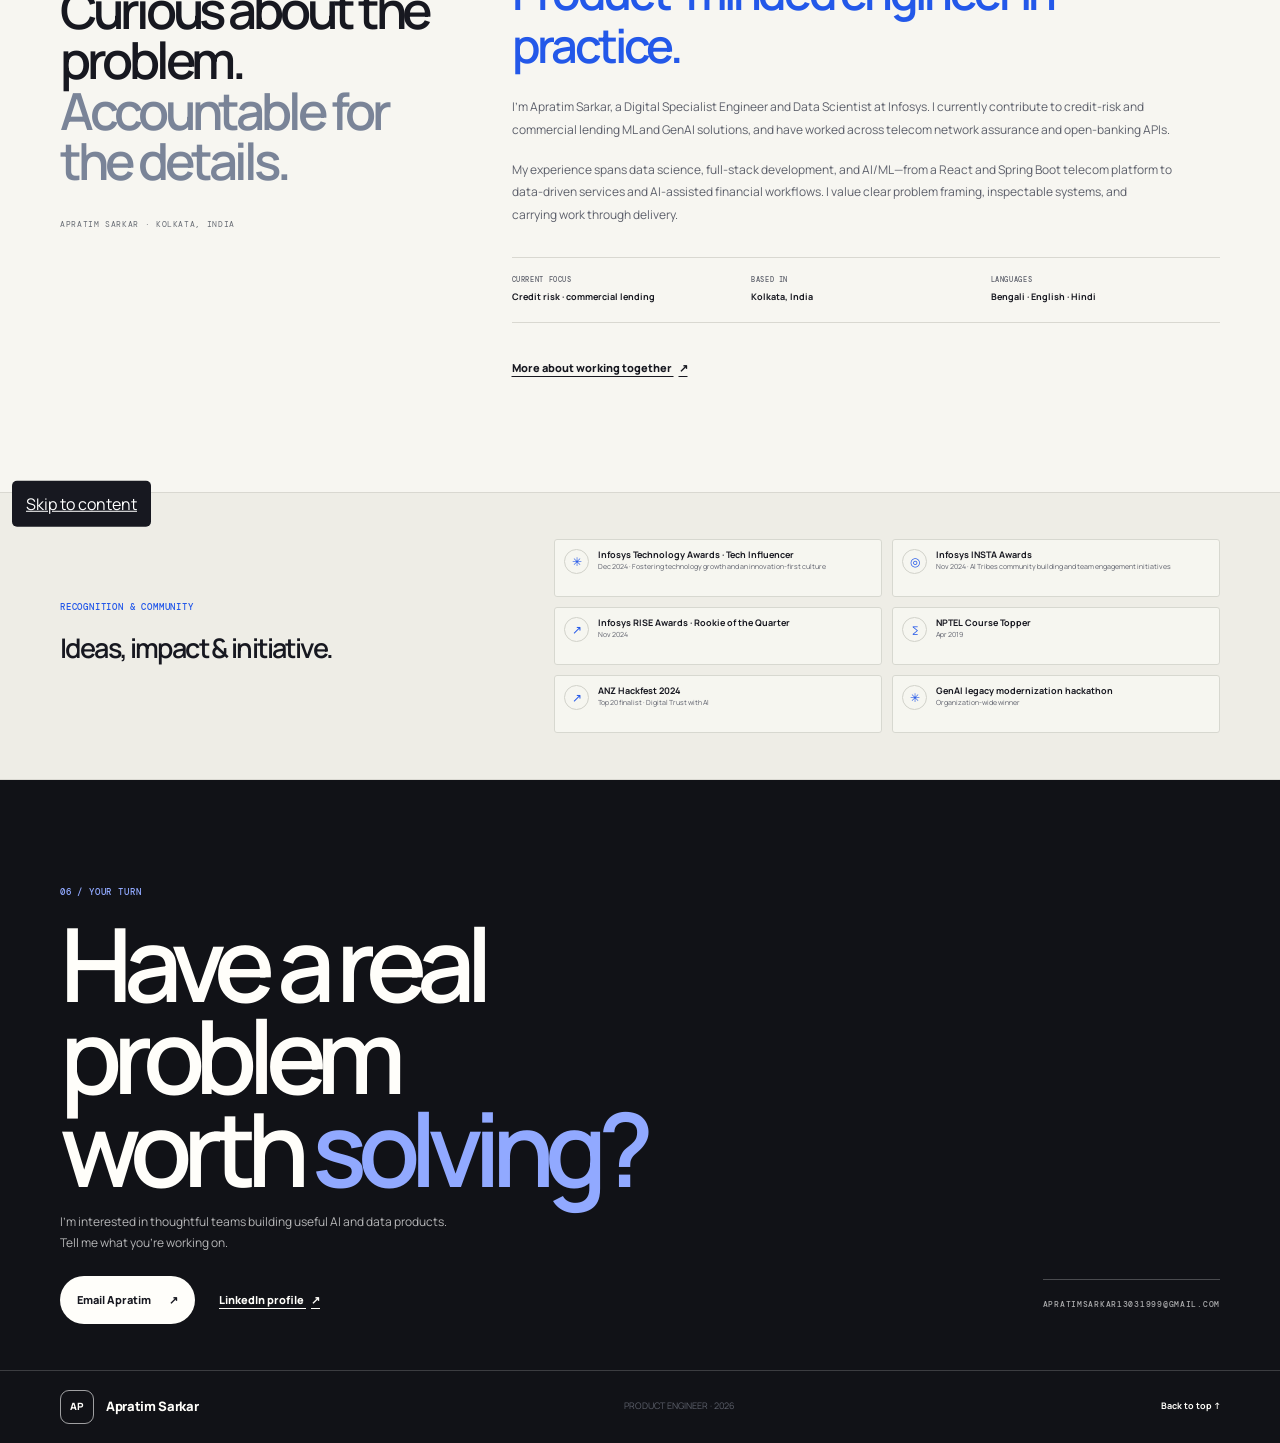
==== commit d32d6859: "Add scroll-driven secondary project gallery" ====
--- a/index.html
+++ b/index.html
@@ -368,17 +368,101 @@
         </div>
         <p class="work-footnote"><span class="status-dot"></span> Internal project views are illustrative; client-specific systems and data are omitted.</p>
         </div>
-        <section class="more-work section-shell" aria-labelledby="more-work-title">
-          <div class="more-work-heading"><div><p class="eyebrow">A FEW MORE THINGS I’VE BUILT</p><h3 id="more-work-title">The work behind<br>the work.</h3></div><p>Award-recognized ideas, research, prototypes, and early full-stack builds.</p></div>
-          <div class="more-work-list">
-            <article class="more-work-item"><span class="more-work-index">01 <i>HACKATHON · 2024</i></span><div><h4>Digital trust with AI</h4><p>Top 20 finalist at ANZ Hackfest 2024 with a synthetic-identity verification concept using GANs and multimodal analysis.</p></div></article>
-            <article class="more-work-item"><span class="more-work-index">02 <i>HACKATHON</i></span><div><h4>Legacy code modernization</h4><p>Organization-wide hackathon winner for a GenAI-based approach to modernizing legacy Assembly code.</p></div></article>
-            <article class="more-work-item"><span class="more-work-index">03 <i>FULL-STACK CAPSTONE</i></span><div><h4>Role-based billing platform</h4><p>Team lead for a usage, rating, and billing system built with React, Spring Boot, and MySQL; tested with JUnit, Mockito, and Postman.</p></div></article>
-            <article class="more-work-item"><span class="more-work-index">04 <i>LANGUAGE TOOLING</i></span><div><h4>Kode interpreter</h4><p>An open-source Java language and interpreter, paired with advanced-math libraries for precise calculations.</p></div></article>
-            <article class="more-work-item"><span class="more-work-index">05 <i>PRODUCT PROTOTYPE</i></span><div><h4>Miracurol 2.0</h4><p>A student web-app concept for medical-emergency and pandemic services, including appointment, oxygen, medicine, and ML-based disease-risk features.</p></div></article>
-            <article class="more-work-item"><span class="more-work-index">06 <i>UNDERGRADUATE RESEARCH</i></span><div><h4>Outbreak prediction at the edge</h4><p>Research and case studies on disease-outbreak prediction using edge computing, ML, and COVID-19 datasets.</p></div></article>
-            <article class="more-work-item"><span class="more-work-index">07 <i>DATA SCIENCE PROJECT</i></span><div><h4>Handset price-range prediction</h4><p>Python supervised-learning project exploring multiclass price-range prediction from mobile-device attributes.</p></div></article>
-          </div>
+        <section class="more-work section-shell" aria-labelledby="more-work-title" data-more-work>
+          <div class="more-work-heading">
+            <div>
+              <p class="eyebrow">A FEW MORE PROJECTS</p>
+              <h3 id="more-work-title">Ideas carried<br>into working systems.</h3>
+            </div>
+            <p>Research, hackathons, and early products that shaped how I design and build.</p>
+          </div>
+
+          <div class="more-work-run" data-more-work-run>
+            <div class="more-work-pin" data-more-work-pin>
+              <div class="more-work-toolbar" data-more-work-controls hidden>
+                <div class="more-work-view-switch" role="group" aria-label="Choose how to browse projects">
+                  <button type="button" data-more-work-view="rail" aria-pressed="true">Journey</button>
+                  <button type="button" data-more-work-view="list" aria-pressed="false">List</button>
+                </div>
+                <div class="more-work-progress" aria-label="Project journey progress">
+                  <div class="more-work-progress-label"><span>PROJECT ROUTE</span><strong><span data-more-work-count>01</span><i> / 07</i></strong></div>
+                  <div class="more-work-progress-track" role="progressbar" aria-label="Project journey" aria-valuemin="1" aria-valuemax="7" aria-valuenow="1"><i data-more-work-progress></i></div>
+                </div>
+                <div class="more-work-arrows" aria-label="Browse projects">
+                  <button type="button" data-more-work-prev aria-label="Previous project" disabled>←</button>
+                  <button type="button" data-more-work-next aria-label="Next project">→</button>
+                </div>
+              </div>
+
+              <div class="more-work-frame" data-more-work-frame role="region" aria-roledescription="carousel" aria-label="Additional projects. Use the arrow keys to browse." tabindex="0">
+                <div class="more-work-track" data-more-work-track aria-label="Additional projects">
+                  <article class="more-work-item" data-more-work-item data-kind="hackathon" aria-current="step">
+                    <div class="more-work-art more-art-trust" aria-hidden="true">
+                      <div class="more-art-top"><span>ANZ HACKFEST · 2024</span><span>ILLUSTRATIVE VIEW</span></div>
+                      <div class="trust-scene"><span class="trust-orbit trust-orbit-one"></span><span class="trust-orbit trust-orbit-two"></span><span class="trust-core">ID</span><span class="trust-signal trust-signal-face">IDENTITY</span><span class="trust-signal trust-signal-image">SIGNALS</span><span class="trust-signal trust-signal-check">VERIFY</span><span class="trust-route"></span></div>
+                      <div class="more-art-bottom"><span>GAN</span><i></i><span>MULTIMODAL SIGNALS</span><b>TRUST / 01</b></div>
+                    </div>
+                    <div class="more-work-copy"><div class="more-work-meta"><span>01</span><i>HACKATHON · 2024</i></div><h4>Digital trust with AI</h4><p>Top 20 finalist at ANZ Hackfest 2024 with a synthetic-identity verification concept using GANs and multimodal analysis.</p></div>
+                  </article>
+
+                  <article class="more-work-item" data-more-work-item data-kind="hackathon">
+                    <div class="more-work-art more-art-modernize" aria-hidden="true">
+                      <div class="more-art-top"><span>LEGACY SYSTEMS</span><span>ILLUSTRATIVE VIEW</span></div>
+                      <div class="modernize-scene"><div class="modernize-code"><small>ASSEMBLY</small><i></i><i></i><i></i><i></i><i></i></div><span class="modernize-arrow">→</span><div class="modernize-code modernize-review"><small>GENAI + REVIEW</small><i></i><i></i><i></i><i></i></div></div>
+                      <div class="more-art-bottom"><span>UNDERSTAND</span><i></i><span>MODERNIZE</span><b>SYSTEM / 02</b></div>
+                    </div>
+                    <div class="more-work-copy"><div class="more-work-meta"><span>02</span><i>HACKATHON</i></div><h4>Legacy code modernization</h4><p>Organization-wide hackathon winner for a GenAI-based approach to modernizing legacy Assembly code.</p></div>
+                  </article>
+
+                  <article class="more-work-item" data-more-work-item data-kind="full-stack">
+                    <div class="more-work-art more-art-billing" aria-hidden="true">
+                      <div class="more-art-top"><span>USAGE → RATING → BILLING</span><span>ILLUSTRATIVE VIEW</span></div>
+                      <div class="billing-scene"><div class="billing-nav"><i></i><i></i><i></i></div><div class="billing-main"><div class="billing-stat"><small>USAGE + RATING</small><b>Billing overview</b><span><i></i><i></i><i></i><i></i><i></i><i></i><i></i></span></div><div class="billing-lines"><i></i><i></i><i></i><i></i></div></div><div class="billing-total"><small>INVOICE FLOW</small><b>Billing summary</b><span>Usage · rating · charges</span></div></div>
+                      <div class="more-art-bottom"><span>REACT</span><i></i><span>SPRING BOOT · MYSQL</span><b>PLATFORM / 03</b></div>
+                    </div>
+                    <div class="more-work-copy"><div class="more-work-meta"><span>03</span><i>FULL-STACK CAPSTONE</i></div><h4>Role-based billing platform</h4><p>Team lead for a usage, rating, and billing system built with React, Spring Boot, and MySQL; tested with JUnit, Mockito, and Postman.</p></div>
+                  </article>
+
+                  <article class="more-work-item" data-more-work-item data-kind="language tooling">
+                    <div class="more-work-art more-art-kode" aria-hidden="true">
+                      <div class="more-art-top"><span>KODE / LANGUAGE TOOLING</span><span>ILLUSTRATIVE VIEW</span></div>
+                      <div class="kode-scene"><div class="kode-editor"><small>PROGRAM.KD</small><p><i>let</i> total <b>=</b> <em>evaluate</em>(input)</p><p><i>return</i> result</p><span>OPEN-SOURCE · JAVA</span></div><div class="kode-tree"><span>EXPRESSION</span><i></i><div><b>PARSE</b><b>RUN</b></div></div></div>
+                      <div class="more-art-bottom"><span>TOKENIZE</span><i></i><span>PARSE · EVALUATE</span><b>LANGUAGE / 04</b></div>
+                    </div>
+                    <div class="more-work-copy"><div class="more-work-meta"><span>04</span><i>LANGUAGE TOOLING</i></div><h4>Kode interpreter</h4><p>An open-source Java language and interpreter, paired with advanced-math libraries for precise calculations.</p></div>
+                  </article>
+
+                  <article class="more-work-item" data-more-work-item data-kind="product prototype">
+                    <div class="more-work-art more-art-care" aria-hidden="true">
+                      <div class="more-art-top"><span>MIRACUROL 2.0</span><span>ILLUSTRATIVE VIEW</span></div>
+                      <div class="care-scene"><div class="care-phone"><div class="care-phone-top"><i></i><span>Care, within reach</span></div><div class="care-alert"><b>+</b><span>Get help</span></div><div class="care-options"><i>APPOINTMENT</i><i>OXYGEN</i><i>MEDICINE</i></div><div class="care-risk"><span>ML</span><b>Disease-risk support</b></div></div><div class="care-route"><i></i><i></i><i></i><span></span></div></div>
+                      <div class="more-art-bottom"><span>CARE ACCESS</span><i></i><span>EMERGENCY SERVICES</span><b>PRODUCT / 05</b></div>
+                    </div>
+                    <div class="more-work-copy"><div class="more-work-meta"><span>05</span><i>PRODUCT PROTOTYPE</i></div><h4>Miracurol 2.0</h4><p>A student web-app concept for medical-emergency and pandemic services, including appointment, oxygen, medicine, and ML-based disease-risk features.</p></div>
+                  </article>
+
+                  <article class="more-work-item" data-more-work-item data-kind="research">
+                    <div class="more-work-art more-art-outbreak" aria-hidden="true">
+                      <div class="more-art-top"><span>EDGE HEALTH · RESEARCH</span><span>ILLUSTRATIVE VIEW</span></div>
+                      <div class="outbreak-scene"><div class="outbreak-map"><i></i><i></i><i></i><i></i><i></i><span></span><b>EDGE NODE</b></div><div class="outbreak-chart"><small>OBSERVE → ESTIMATE</small><svg viewBox="0 0 300 130" role="presentation"><path class="outbreak-gridline" d="M0 28H300M0 65H300M0 102H300"/><path class="outbreak-curve" d="M4 109 C40 105 45 94 70 96 S107 68 129 78 S163 45 188 57 S220 22 245 39 S277 13 298 15"/><circle cx="129" cy="78" r="4"/><circle cx="188" cy="57" r="4"/><circle cx="245" cy="39" r="4"/></svg></div></div>
+                      <div class="more-art-bottom"><span>EDGE COMPUTING</span><i></i><span>ML · COVID-19 DATA</span><b>RESEARCH / 06</b></div>
+                    </div>
+                    <div class="more-work-copy"><div class="more-work-meta"><span>06</span><i>UNDERGRADUATE RESEARCH</i></div><h4>Outbreak prediction at the edge</h4><p>Research and case studies on disease-outbreak prediction using edge computing, ML, and COVID-19 datasets.</p></div>
+                  </article>
+
+                  <article class="more-work-item" data-more-work-item data-kind="data science">
+                    <div class="more-work-art more-art-handset" aria-hidden="true">
+                      <div class="more-art-top"><span>DEVICE ATTRIBUTES → PRICE RANGE</span><span>ILLUSTRATIVE VIEW</span></div>
+                      <div class="handset-scene"><div class="handset-device"><span></span><i></i><i></i><b>DEVICE<br>PROFILE</b><small>ATTRIBUTE<br>SET</small></div><div class="handset-analysis"><small>SUPERVISED MODEL</small><div><i></i><span><b style="--bar:78%"></b></span></div><div><i></i><span><b style="--bar:61%"></b></span></div><div><i></i><span><b style="--bar:88%"></b></span></div><strong>PRICE BAND</strong><em>CLASSIFICATION</em></div></div>
+                      <div class="more-art-bottom"><span>FEATURES</span><i></i><span>MULTICLASS PREDICTION</span><b>MODEL / 07</b></div>
+                    </div>
+                    <div class="more-work-copy"><div class="more-work-meta"><span>07</span><i>DATA SCIENCE PROJECT</i></div><h4>Handset price-range prediction</h4><p>Python supervised-learning project exploring multiclass price-range prediction from mobile-device attributes.</p></div>
+                  </article>
+                </div>
+              </div>
+            </div>
+          </div>
+          <p class="more-work-note"><span class="status-dot"></span> Project panels are schematic illustrations based on the work summaries, not original product screenshots.</p>
         </section>
       </section>
 
--- a/styles.css
+++ b/styles.css
@@ -10005,3 +10005,860 @@
     transition: none;
   }
 }
+
+/* Secondary projects: a route-led gallery with an unpinned list fallback. */
+.more-work-heading h3 {
+  max-width: 760px;
+  font-size: clamp(45px, 6.2vw, 78px);
+  letter-spacing: -.075em;
+}
+
+.more-work-heading > p {
+  max-width: 340px;
+  font-size: 13px;
+}
+
+.more-work-run {
+  position: relative;
+  margin-top: 34px;
+}
+
+.more-work-pin {
+  min-height: 0;
+}
+
+.more-work-toolbar[hidden] {
+  display: none;
+}
+
+.more-work-toolbar {
+  min-height: 48px;
+  margin-bottom: 19px;
+  display: grid;
+  grid-template-columns: auto minmax(160px, 1fr) auto;
+  align-items: center;
+  gap: clamp(15px, 2.8vw, 34px);
+}
+
+.more-work-view-switch,
+.more-work-arrows {
+  display: flex;
+  align-items: center;
+  gap: 7px;
+}
+
+.more-work-view-switch button,
+.more-work-arrows button {
+  min-width: 42px;
+  min-height: 38px;
+  padding: 7px 13px;
+  border: 1px solid rgb(238 247 246 / 30%);
+  border-radius: 3px;
+  background: transparent;
+  color: rgb(246 250 249 / 72%);
+  font: 10px var(--mono);
+  cursor: pointer;
+  transition: color 180ms ease, background-color 180ms ease, border-color 180ms ease;
+}
+
+.more-work-view-switch button:hover,
+.more-work-view-switch button:focus-visible,
+.more-work-arrows button:hover:not(:disabled),
+.more-work-arrows button:focus-visible {
+  border-color: #b5d9d7;
+  color: #fffefa;
+}
+
+.more-work-view-switch button[aria-pressed="true"] {
+  border-color: #d8e8e5;
+  background: #d8e8e5;
+  color: #102a31;
+}
+
+.more-work-arrows button {
+  width: 40px;
+  padding: 0;
+  font-family: var(--sans);
+  font-size: 17px;
+}
+
+.more-work-arrows button:disabled {
+  opacity: .34;
+  cursor: default;
+}
+
+.more-work-progress {
+  min-width: 0;
+  display: grid;
+  gap: 7px;
+}
+
+.more-work-progress-label {
+  display: flex;
+  align-items: center;
+  justify-content: space-between;
+  gap: 12px;
+  color: #b8ced0;
+  font: 8px var(--mono);
+  letter-spacing: .08em;
+}
+
+.more-work-progress-label strong {
+  color: #eef6f4;
+  font-size: 10px;
+  font-weight: 500;
+  white-space: nowrap;
+}
+
+.more-work-progress-label i {
+  color: #9bb6bb;
+  font-style: normal;
+}
+
+.more-work-progress-track {
+  height: 2px;
+  overflow: hidden;
+  background: rgb(223 239 237 / 18%);
+}
+
+.more-work-progress-track i {
+  width: 100%;
+  height: 100%;
+  display: block;
+  background: #a7d2cc;
+  transform-origin: left center;
+  transition: transform 180ms ease;
+}
+
+.more-work-frame {
+  width: 100%;
+  overflow-x: auto;
+  overflow-y: hidden;
+  overscroll-behavior-inline: contain;
+  scroll-snap-type: inline mandatory;
+  scrollbar-color: rgb(174 207 207 / 48%) transparent;
+  scrollbar-width: thin;
+}
+
+.more-work-track {
+  width: 100%;
+  display: grid;
+  grid-template-columns: minmax(0, 1fr);
+  border-top: 1px solid rgb(236 244 240 / 28%);
+}
+
+.more-work-track.is-rail {
+  width: max-content;
+  display: flex;
+  align-items: stretch;
+  gap: clamp(17px, 2vw, 28px);
+  border-top: 0;
+  transition: transform 120ms linear;
+  will-change: transform;
+}
+
+.more-work-track.is-rail .more-work-item {
+  width: clamp(430px, 42vw, 520px);
+  flex: 0 0 clamp(430px, 42vw, 520px);
+  display: flex;
+  flex-direction: column;
+  gap: 0;
+  padding: 0 0 12px;
+  border-bottom: 0;
+}
+
+.more-work-track.is-rail .more-work-art {
+  width: 100%;
+  height: min(45vh, 405px);
+  flex: 0 0 min(45vh, 405px);
+}
+
+.more-work-item {
+  --more-accent: #a7d2cc;
+  width: auto;
+  min-height: 0;
+  margin: 0;
+  padding: 22px 0;
+  display: grid;
+  grid-template-columns: 110px minmax(0, 1fr);
+  align-items: start;
+  gap: 20px;
+  border: 0;
+  border-bottom: 1px solid rgb(236 244 240 / 23%);
+  opacity: 1;
+}
+
+.more-work-item:nth-child(odd),
+.more-work-item:nth-child(even) {
+  margin: 0;
+  padding-inline: 0;
+  border-left: 0;
+}
+
+.more-work-item[data-kind~="hackathon"] { --more-accent: #a9d7c4; }
+.more-work-item[data-kind~="full-stack"] { --more-accent: #e4c88c; }
+.more-work-item[data-kind~="language"] { --more-accent: #bad0ef; }
+.more-work-item[data-kind~="product"] { --more-accent: #e5b7a8; }
+.more-work-item[data-kind~="research"] { --more-accent: #b4d294; }
+.more-work-item[data-kind~="data"] { --more-accent: #a8c9e6; }
+
+.more-work-art {
+  height: clamp(220px, 25vw, 285px);
+  padding: 14px 16px 12px;
+  position: relative;
+  display: flex;
+  flex-direction: column;
+  justify-content: space-between;
+  overflow: hidden;
+  isolation: isolate;
+  border: 1px solid rgb(217 239 237 / 15%);
+  border-radius: 3px;
+  background:
+    radial-gradient(ellipse at 50% 45%, color-mix(in srgb, var(--more-accent) 12%, transparent), transparent 61%),
+    linear-gradient(145deg, #173b45, #0c2028 80%);
+  color: #eef7f5;
+  font-family: var(--mono);
+  transition: transform 300ms cubic-bezier(.2, .7, .25, 1), border-color 220ms ease, box-shadow 220ms ease;
+}
+
+.more-work-art::before {
+  position: absolute;
+  z-index: -1;
+  inset: 0;
+  background-image: linear-gradient(rgb(225 244 240 / 4%) 1px, transparent 1px), linear-gradient(90deg, rgb(225 244 240 / 4%) 1px, transparent 1px);
+  background-size: 32px 32px;
+  content: "";
+  mask-image: linear-gradient(180deg, black, transparent 95%);
+}
+
+.more-art-top,
+.more-art-bottom {
+  display: flex;
+  align-items: center;
+  justify-content: space-between;
+  gap: 10px;
+  color: #b9d1d0;
+  font-size: 7px;
+  letter-spacing: .1em;
+}
+
+.more-art-top span:last-child {
+  color: rgb(228 241 239 / 47%);
+  font-size: 6px;
+}
+
+.more-art-bottom {
+  justify-content: flex-start;
+  color: rgb(219 237 234 / 75%);
+  font-size: 6px;
+}
+
+.more-art-bottom i {
+  width: 18px;
+  height: 1px;
+  background: var(--more-accent);
+  opacity: .8;
+}
+
+.more-art-bottom b {
+  margin-left: auto;
+  color: var(--more-accent);
+  font-weight: 500;
+}
+
+.trust-scene,
+.modernize-scene,
+.billing-scene,
+.kode-scene,
+.care-scene,
+.outbreak-scene,
+.handset-scene {
+  min-height: 0;
+  flex: 1;
+  position: relative;
+  display: flex;
+  align-items: center;
+  justify-content: center;
+}
+
+.trust-orbit {
+  width: 144px;
+  height: 144px;
+  position: absolute;
+  border: 1px solid color-mix(in srgb, var(--more-accent) 52%, transparent);
+  border-radius: 50%;
+}
+
+.trust-orbit-one { width: 190px; height: 190px; opacity: .34; }
+.trust-orbit-two { width: 126px; height: 126px; opacity: .65; }
+
+.trust-core {
+  width: 58px;
+  height: 58px;
+  z-index: 1;
+  display: grid;
+  place-items: center;
+  border: 1px solid var(--more-accent);
+  border-radius: 50%;
+  background: #12353f;
+  color: var(--more-accent);
+  font-size: 18px;
+}
+
+.trust-signal {
+  position: absolute;
+  z-index: 2;
+  padding: 7px 9px;
+  border: 1px solid color-mix(in srgb, var(--more-accent) 62%, transparent);
+  background: #102b34;
+  color: #eef7f5;
+  font-size: 7px;
+  letter-spacing: .08em;
+}
+
+.trust-signal-face { top: 14%; left: 11%; }
+.trust-signal-image { right: 7%; top: 32%; }
+.trust-signal-check { left: 17%; bottom: 12%; }
+
+.trust-route {
+  width: 70%;
+  height: 1px;
+  position: absolute;
+  z-index: -1;
+  background: var(--more-accent);
+  opacity: .42;
+  transform: rotate(-18deg);
+}
+
+.modernize-scene { gap: 13px; padding-inline: 4%; }
+
+.modernize-code {
+  width: 42%;
+  min-height: 106px;
+  padding: 11px;
+  border: 1px solid rgb(220 239 237 / 21%);
+  background: rgb(8 25 32 / 70%);
+}
+
+.modernize-code small,
+.billing-stat small,
+.billing-total small,
+.kode-editor small,
+.outbreak-chart small,
+.handset-analysis small {
+  display: block;
+  margin-bottom: 12px;
+  color: var(--more-accent);
+  font: 6px var(--mono);
+  letter-spacing: .08em;
+}
+
+.modernize-code i {
+  width: 78%;
+  height: 4px;
+  margin-top: 8px;
+  display: block;
+  background: rgb(214 231 231 / 45%);
+}
+
+.modernize-code i:nth-of-type(2) { width: 53%; }
+.modernize-code i:nth-of-type(4) { width: 65%; }
+.modernize-code.modernize-review { border-color: color-mix(in srgb, var(--more-accent) 48%, transparent); }
+.modernize-review i { background: color-mix(in srgb, var(--more-accent) 70%, #173944); }
+.modernize-arrow { color: var(--more-accent); font-size: 21px; }
+
+.billing-scene {
+  width: 88%;
+  margin: 2px auto;
+  padding: 12px;
+  display: grid;
+  grid-template-columns: 18px minmax(0, 1fr) 112px;
+  gap: 11px;
+  border: 1px solid rgb(226 243 240 / 25%);
+  background: rgb(232 241 234 / 94%);
+  color: #162b31;
+  box-shadow: 0 12px 25px rgb(0 0 0 / 16%);
+}
+
+.billing-nav { display: flex; flex-direction: column; gap: 7px; padding-top: 4px; }
+.billing-nav i { width: 6px; height: 6px; border-radius: 50%; background: #648c83; }
+.billing-main { min-width: 0; }
+.billing-stat b,
+.billing-total b { display: block; font: 600 9px var(--sans); }
+.billing-stat > span { height: 46px; margin-top: 9px; display: flex; align-items: end; gap: 5px; border-bottom: 1px solid #b6cbc4; }
+.billing-stat > span i { width: 13%; height: var(--bar, 50%); background: #7da99c; }
+.billing-stat > span i:nth-child(1) { --bar: 35%; }
+.billing-stat > span i:nth-child(2) { --bar: 63%; }
+.billing-stat > span i:nth-child(3) { --bar: 46%; }
+.billing-stat > span i:nth-child(4) { --bar: 78%; }
+.billing-stat > span i:nth-child(5) { --bar: 57%; }
+.billing-stat > span i:nth-child(6) { --bar: 89%; }
+.billing-stat > span i:nth-child(7) { --bar: 69%; }
+.billing-lines { display: grid; gap: 5px; margin-top: 9px; }
+.billing-lines i { width: 96%; height: 3px; background: #c2d2cd; }
+.billing-lines i:nth-child(2) { width: 71%; }
+.billing-lines i:nth-child(3) { width: 88%; }
+.billing-lines i:nth-child(4) { width: 60%; }
+.billing-total { align-self: stretch; padding: 10px; border-left: 1px solid #b6cbc4; }
+.billing-total small { color: #648c83; }
+.billing-total span { margin-top: 8px; display: block; color: #607a78; font: 6px/1.5 var(--mono); }
+
+.kode-scene { justify-content: space-between; gap: 12px; padding-inline: 5%; }
+.kode-editor { width: 62%; padding: 12px 13px; border-left: 2px solid var(--more-accent); background: rgb(7 22 29 / 65%); }
+.kode-editor p { margin: 7px 0; color: #ebf3f1; font: 8px var(--mono); }
+.kode-editor p i { color: var(--more-accent); font-style: normal; }
+.kode-editor p b { color: #e4c88c; font-weight: 500; }
+.kode-editor p em { color: #9fceb8; font-style: normal; }
+.kode-editor > span { margin-top: 12px; display: block; color: #83a8ad; font-size: 6px; }
+.kode-tree { width: 32%; position: relative; display: grid; justify-items: center; gap: 8px; color: #d9e9e6; font-size: 6px; }
+.kode-tree > span { padding: 8px; border: 1px solid var(--more-accent); }
+.kode-tree > i { width: 1px; height: 17px; background: var(--more-accent); }
+.kode-tree > div { display: flex; gap: 5px; }
+.kode-tree b { padding: 6px 5px; border: 1px solid rgb(221 241 237 / 26%); font-weight: 500; }
+
+.care-scene { gap: 30px; }
+.care-phone {
+  width: 146px;
+  min-height: 178px;
+  padding: 15px 12px 11px;
+  border: 1px solid rgb(235 246 243 / 43%);
+  border-radius: 18px;
+  background: #edf3ec;
+  color: #18343a;
+  box-shadow: 0 12px 25px rgb(0 0 0 / 19%);
+}
+.care-phone-top { display: flex; align-items: center; gap: 6px; color: #557876; font: 6px var(--mono); }
+.care-phone-top i { width: 5px; height: 5px; border-radius: 50%; background: #42a995; }
+.care-alert { margin: 12px 0 8px; display: flex; align-items: center; gap: 8px; font: 600 10px var(--sans); }
+.care-alert b { width: 25px; height: 25px; display: grid; place-items: center; border-radius: 50%; background: #e0a08c; color: white; font: 19px var(--sans); }
+.care-options { display: grid; grid-template-columns: 1fr 1fr; gap: 5px; }
+.care-options i { padding: 6px 4px; border: 1px solid #c5d5d0; color: #52716e; font: 5px var(--mono); font-style: normal; }
+.care-risk { margin-top: 8px; padding-top: 7px; display: flex; align-items: center; gap: 7px; border-top: 1px solid #cfdbd6; }
+.care-risk span { color: #3b8b81; font: 6px var(--mono); }
+.care-risk b { color: #5e7473; font: 6px var(--sans); }
+.care-route { width: 120px; position: relative; display: flex; flex-direction: column; gap: 28px; }
+.care-route::before { width: 1px; position: absolute; top: 4px; bottom: 4px; left: 4px; background: var(--more-accent); content: ""; opacity: .6; }
+.care-route i { width: 9px; height: 9px; z-index: 1; border: 2px solid var(--more-accent); border-radius: 50%; background: #112c34; }
+.care-route span { width: 80%; height: 1px; position: absolute; top: 50%; left: 18px; background: color-mix(in srgb, var(--more-accent) 55%, transparent); }
+
+.outbreak-scene { gap: 17px; padding-inline: 3%; }
+.outbreak-map { width: 31%; height: 108px; position: relative; border: 1px solid rgb(220 241 232 / 17%); background: radial-gradient(ellipse at 50% 50%, rgb(164 204 142 / 12%), transparent 66%); }
+.outbreak-map::before,
+.outbreak-map::after { position: absolute; background: color-mix(in srgb, var(--more-accent) 38%, transparent); content: ""; }
+.outbreak-map::before { width: 72%; height: 1px; top: 52%; left: 14%; transform: rotate(-28deg); }
+.outbreak-map::after { width: 1px; height: 65%; top: 17%; left: 48%; transform: rotate(25deg); }
+.outbreak-map i { width: 7px; height: 7px; position: absolute; z-index: 1; border: 1px solid var(--more-accent); border-radius: 50%; background: #12343a; }
+.outbreak-map i:nth-child(1) { top: 22%; left: 21%; }
+.outbreak-map i:nth-child(2) { top: 38%; left: 53%; }
+.outbreak-map i:nth-child(3) { top: 67%; left: 73%; }
+.outbreak-map i:nth-child(4) { top: 65%; left: 27%; }
+.outbreak-map > span { position: absolute; right: 9px; bottom: 8px; color: #a5c6aa; font-size: 6px; }
+.outbreak-map > b { position: absolute; top: -13px; left: 0; color: #a5c6aa; font: 6px var(--mono); }
+.outbreak-chart { width: 61%; }
+.outbreak-chart small { margin-bottom: 6px; }
+.outbreak-chart svg { width: 100%; display: block; overflow: visible; }
+.outbreak-gridline { fill: none; stroke: rgb(227 241 238 / 13%); stroke-width: 1; }
+.outbreak-curve { fill: none; stroke: var(--more-accent); stroke-width: 2; }
+.outbreak-chart circle { fill: var(--more-accent); }
+
+.handset-scene { gap: 25px; }
+.handset-device { width: 110px; height: 174px; padding: 21px 9px 12px; position: relative; border: 1px solid rgb(223 242 239 / 48%); border-radius: 18px; background: #e9f0ed; color: #17363d; box-shadow: 0 12px 24px rgb(0 0 0 / 20%); }
+.handset-device > span { width: 29px; height: 5px; position: absolute; top: 8px; left: calc(50% - 14px); border-radius: 8px; background: #71898a; }
+.handset-device > i { width: 100%; height: 3px; margin: 6px 0; display: block; background: #bfd0cc; }
+.handset-device > i:nth-of-type(2) { width: 72%; }
+.handset-device b { margin-top: 22px; display: block; font: 600 12px/1.15 var(--sans); }
+.handset-device small { margin-top: 9px; display: block; color: #66817d; font: 5px/1.5 var(--mono); }
+.handset-analysis { width: min(47%, 205px); }
+.handset-analysis > div { margin: 9px 0; display: grid; grid-template-columns: 52px 1fr; align-items: center; gap: 8px; color: #bfd1d0; font-size: 6px; }
+.handset-analysis > div > span { height: 4px; background: rgb(222 239 235 / 15%); }
+.handset-analysis > div b { width: var(--bar); height: 100%; display: block; background: var(--more-accent); }
+.handset-analysis > strong { margin-top: 14px; display: block; color: #eef7f5; font: 600 10px var(--sans); }
+.handset-analysis > em { color: var(--more-accent); font: 6px var(--mono); font-style: normal; }
+
+.more-work-copy {
+  min-width: 0;
+  padding-top: 17px;
+}
+
+.more-work-meta {
+  margin-bottom: 10px;
+  display: flex;
+  align-items: center;
+  gap: 11px;
+  color: var(--more-accent);
+  font: 8px var(--mono);
+  letter-spacing: .08em;
+}
+
+.more-work-meta i {
+  color: #a9c4ca;
+  font-size: 7px;
+  font-style: normal;
+}
+
+.more-work-item h4 {
+  margin: 0 0 7px;
+  color: #fffefa;
+  font-size: clamp(20px, 2vw, 26px);
+  font-weight: 560;
+  letter-spacing: -.055em;
+  line-height: 1.12;
+}
+
+.more-work-item p {
+  max-width: 460px;
+  margin: 0;
+  color: rgb(235 244 242 / 72%);
+  font-size: 11px;
+  line-height: 1.65;
+}
+
+.more-work-note {
+  margin: 18px 0 0;
+  color: rgb(222 237 235 / 55%);
+  font: 7px/1.6 var(--mono);
+  letter-spacing: .04em;
+}
+
+.more-work-note .status-dot {
+  width: 6px;
+  height: 6px;
+  margin-right: 6px;
+  background: #a7d2cc;
+}
+
+.more-work-view-switch button:focus-visible,
+.more-work-arrows button:focus-visible {
+  outline: 2px solid #d8e8e5;
+  outline-offset: 3px;
+}
+
+.more-work-frame:focus-visible {
+  outline: 2px solid #d8e8e5;
+  outline-offset: 4px;
+}
+
+.more-work-item.is-current .more-work-art {
+  border-color: color-mix(in srgb, var(--more-accent) 55%, transparent);
+  box-shadow: 0 18px 42px rgb(0 0 0 / 16%);
+}
+
+@media (hover: hover) and (pointer: fine) and (prefers-reduced-motion: no-preference) {
+  html.motion-enabled .more-work-track.is-rail .more-work-item:hover .more-work-art,
+  html.motion-enabled .more-work-track.is-rail .more-work-item:focus-within .more-work-art {
+    transform: translateY(-5px);
+    border-color: var(--more-accent);
+    box-shadow: 0 24px 52px rgb(0 0 0 / 22%);
+  }
+}
+
+.more-work-track.is-list {
+  width: 100%;
+  display: grid;
+  grid-template-columns: minmax(0, 1fr);
+  gap: 0;
+  transform: none !important;
+  border-top: 1px solid rgb(236 244 240 / 28%);
+  will-change: auto;
+}
+
+.more-work-track:not(.is-rail) .more-work-item {
+  grid-template-columns: minmax(0, 1fr);
+}
+
+.more-work-track:not(.is-rail) .more-work-art {
+  display: none;
+}
+
+.more-work-track:not(.is-rail) .more-work-copy {
+  display: grid;
+  grid-template-columns: minmax(220px, .8fr) minmax(0, 1.2fr);
+  align-items: baseline;
+  gap: 2px 22px;
+  padding-top: 0;
+}
+
+.more-work-track:not(.is-rail) .more-work-meta {
+  grid-column: 1 / -1;
+  margin-bottom: 2px;
+}
+
+.more-work-track:not(.is-rail) .more-work-item h4 {
+  font-size: 17px;
+}
+
+.more-work-track:not(.is-rail) .more-work-item p {
+  font-size: 10px;
+}
+
+.more-work-track.is-list .more-work-item {
+  width: 100%;
+  padding: 20px 0;
+  display: grid;
+  grid-template-columns: minmax(0, 1fr);
+  gap: 20px;
+  border-bottom: 1px solid rgb(236 244 240 / 23%);
+}
+
+.more-work-track.is-list .more-work-art {
+  display: none;
+}
+
+.more-work-track.is-list .more-work-copy {
+  display: grid;
+  grid-template-columns: minmax(220px, .8fr) minmax(0, 1.2fr);
+  align-items: baseline;
+  gap: 2px 22px;
+  padding-top: 0;
+}
+
+.more-work-track.is-list .more-work-meta {
+  grid-column: 1 / -1;
+  margin-bottom: 2px;
+}
+
+.more-work-track.is-list .more-work-item h4 {
+  font-size: 17px;
+}
+
+.more-work-track.is-list .more-work-item p {
+  font-size: 10px;
+}
+
+.more-work.is-list-view .more-work-pin {
+  position: relative;
+  top: auto;
+  height: auto;
+}
+
+.more-work.is-list-view .more-work-run {
+  height: auto !important;
+}
+
+.more-work.is-list-view .more-work-frame {
+  overflow: visible;
+}
+
+.more-work.is-list-view .more-work-toolbar {
+  display: flex;
+  justify-content: flex-start;
+}
+
+.more-work.is-list-view .more-work-progress,
+.more-work.is-list-view .more-work-arrows {
+  display: none;
+}
+
+@media (min-width: 1081px) and (min-height: 740px) {
+  .more-work-run.is-scroll-pinned {
+    position: relative;
+  }
+
+  .more-work-pin.is-scroll-pinned {
+    height: min(690px, calc(100vh - 124px));
+    position: sticky;
+    top: max(84px, calc((100vh - 690px) / 2));
+    display: flex;
+    flex-direction: column;
+  }
+
+  .more-work-pin.is-scroll-pinned .more-work-frame {
+    flex: 1;
+    min-height: 0;
+    overflow: hidden;
+  }
+}
+
+@media (max-width: 1080px) {
+  .more-work-toolbar {
+    grid-template-columns: auto minmax(110px, 1fr) auto;
+    gap: 12px;
+  }
+
+  .more-work-frame {
+    margin-inline: calc((min(var(--shell), 100vw - 64px) - 100vw) / 2);
+    width: 100vw;
+    padding-inline: 32px;
+  }
+
+  .more-work-track.is-rail {
+    gap: 20px;
+    padding-right: 32px;
+  }
+
+  .more-work-track.is-rail .more-work-item {
+    width: clamp(330px, 54vw, 500px);
+    flex-basis: clamp(330px, 54vw, 500px);
+    scroll-snap-align: start;
+  }
+
+  .more-work-track.is-list .more-work-item {
+    grid-template-columns: minmax(0, 1fr);
+    gap: 15px;
+  }
+
+  .more-work-track.is-list .more-work-copy {
+    grid-template-columns: 1fr;
+    gap: 0;
+  }
+
+  .more-work-track.is-list .more-work-meta {
+    grid-column: auto;
+  }
+}
+
+@media (max-width: 680px) {
+  .more-work {
+    padding-top: 67px;
+  }
+
+  .more-work-heading {
+    margin-bottom: 27px;
+  }
+
+  .more-work-heading h3 {
+    font-size: clamp(39px, 11vw, 54px);
+  }
+
+  .more-work-heading > p {
+    max-width: 300px;
+    font-size: 11px;
+  }
+
+  .more-work-run {
+    margin-top: 20px;
+  }
+
+  .more-work-toolbar {
+    min-height: 44px;
+    margin-bottom: 14px;
+    grid-template-columns: auto minmax(0, 1fr) auto;
+    gap: 9px;
+  }
+
+  .more-work-view-switch,
+  .more-work-arrows {
+    gap: 4px;
+  }
+
+  .more-work-view-switch button {
+    min-width: 0;
+    min-height: 34px;
+    padding: 6px 9px;
+    font-size: 8px;
+  }
+
+  .more-work-arrows button {
+    width: 31px;
+    min-width: 31px;
+    min-height: 34px;
+  }
+
+  .more-work-progress-label {
+    font-size: 6px;
+  }
+
+  .more-work-progress-label strong {
+    font-size: 8px;
+  }
+
+  .more-work-frame {
+    margin-inline: calc((100vw - 100vw) / 2);
+    padding-inline: 20px;
+  }
+
+  .more-work-track.is-rail {
+    gap: 14px;
+    padding-right: 20px;
+  }
+
+  .more-work-track.is-rail .more-work-item {
+    width: min(82vw, 350px);
+    flex-basis: min(82vw, 350px);
+  }
+
+  .more-work-track.is-rail .more-work-art {
+    height: 205px;
+    flex-basis: 205px;
+  }
+
+  .more-work-art {
+    height: 205px;
+    padding: 11px 12px 10px;
+  }
+
+  .more-art-top { font-size: 6px; }
+  .more-art-top span:last-child { font-size: 5px; }
+  .more-art-bottom { font-size: 5px; }
+  .more-art-bottom b { font-size: 5px; }
+
+  .trust-orbit-one { width: 150px; height: 150px; }
+  .trust-orbit-two { width: 104px; height: 104px; }
+  .billing-scene { width: 96%; padding: 9px; grid-template-columns: 12px minmax(0, 1fr) 84px; gap: 7px; }
+  .billing-stat b, .billing-total b { font-size: 7px; }
+  .care-scene { gap: 15px; }
+  .care-phone { transform: scale(.9); }
+  .care-route { width: 75px; }
+  .outbreak-scene { gap: 9px; }
+  .handset-scene { gap: 12px; }
+  .handset-device { width: 88px; height: 156px; }
+  .handset-analysis { width: 50%; }
+  .handset-analysis > div { grid-template-columns: 43px 1fr; }
+
+  .more-work-copy {
+    padding-top: 14px;
+  }
+
+  .more-work-meta {
+    margin-bottom: 7px;
+    font-size: 7px;
+  }
+
+  .more-work-meta i {
+    font-size: 6px;
+  }
+
+  .more-work-item h4 {
+    font-size: 21px;
+  }
+
+  .more-work-item p {
+    font-size: 10px;
+  }
+
+  .more-work-track.is-list .more-work-item {
+    padding: 15px 0;
+    grid-template-columns: minmax(0, 1fr);
+    gap: 9px;
+  }
+
+  .more-work-track.is-list .more-work-item h4 {
+    font-size: 14px;
+  }
+
+  .more-work-track.is-list .more-work-item p {
+    font-size: 9px;
+  }
+
+  .more-work-note {
+    font-size: 6px;
+  }
+}
+
+@media (prefers-reduced-motion: reduce) {
+  .more-work-track.is-rail,
+  .more-work-art,
+  .more-work-progress-track i,
+  .more-work-view-switch button,
+  .more-work-arrows button {
+    scroll-behavior: auto;
+    transition: none !important;
+  }
+}
+
+html:not(.motion-enabled) .more-work-track.is-rail,
+html:not(.motion-enabled) .more-work-progress-track i,
+html:not(.motion-enabled) .more-work-view-switch button,
+html:not(.motion-enabled) .more-work-arrows button {
+  transition: none !important;
+}
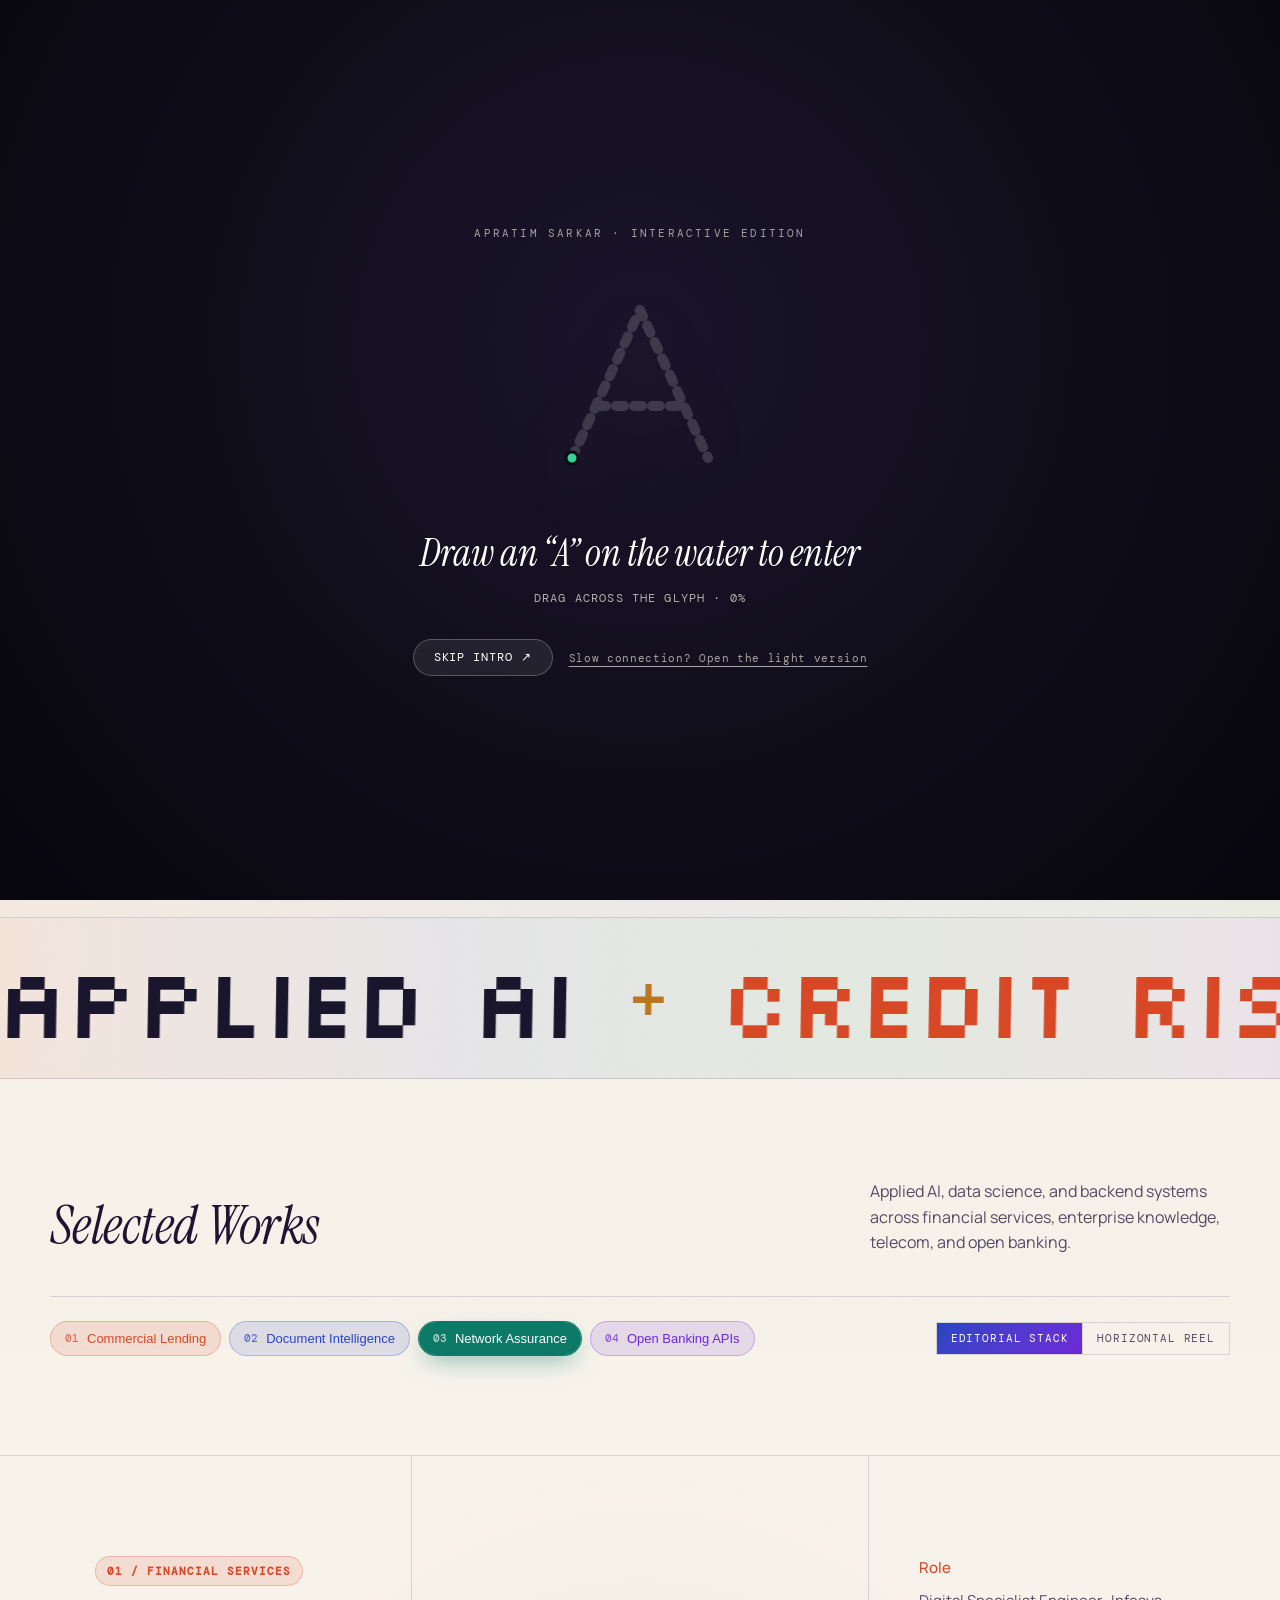
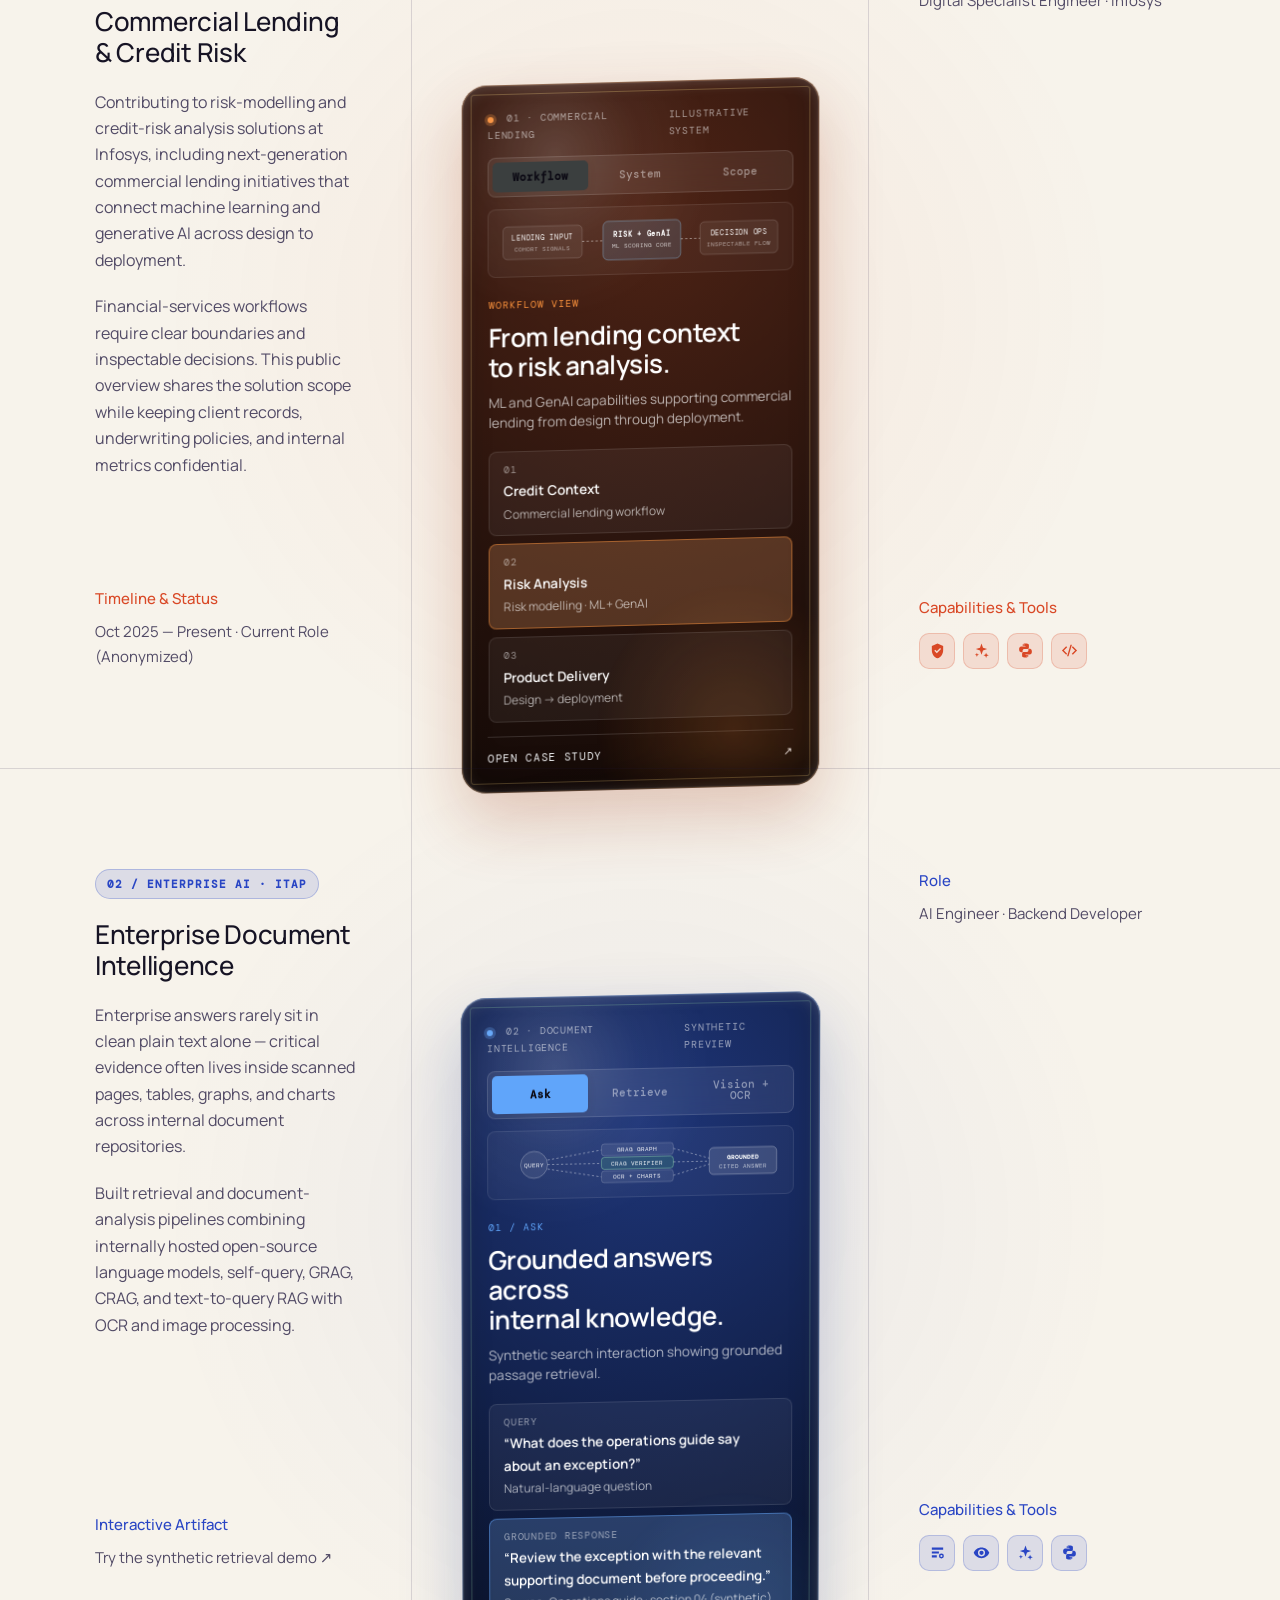
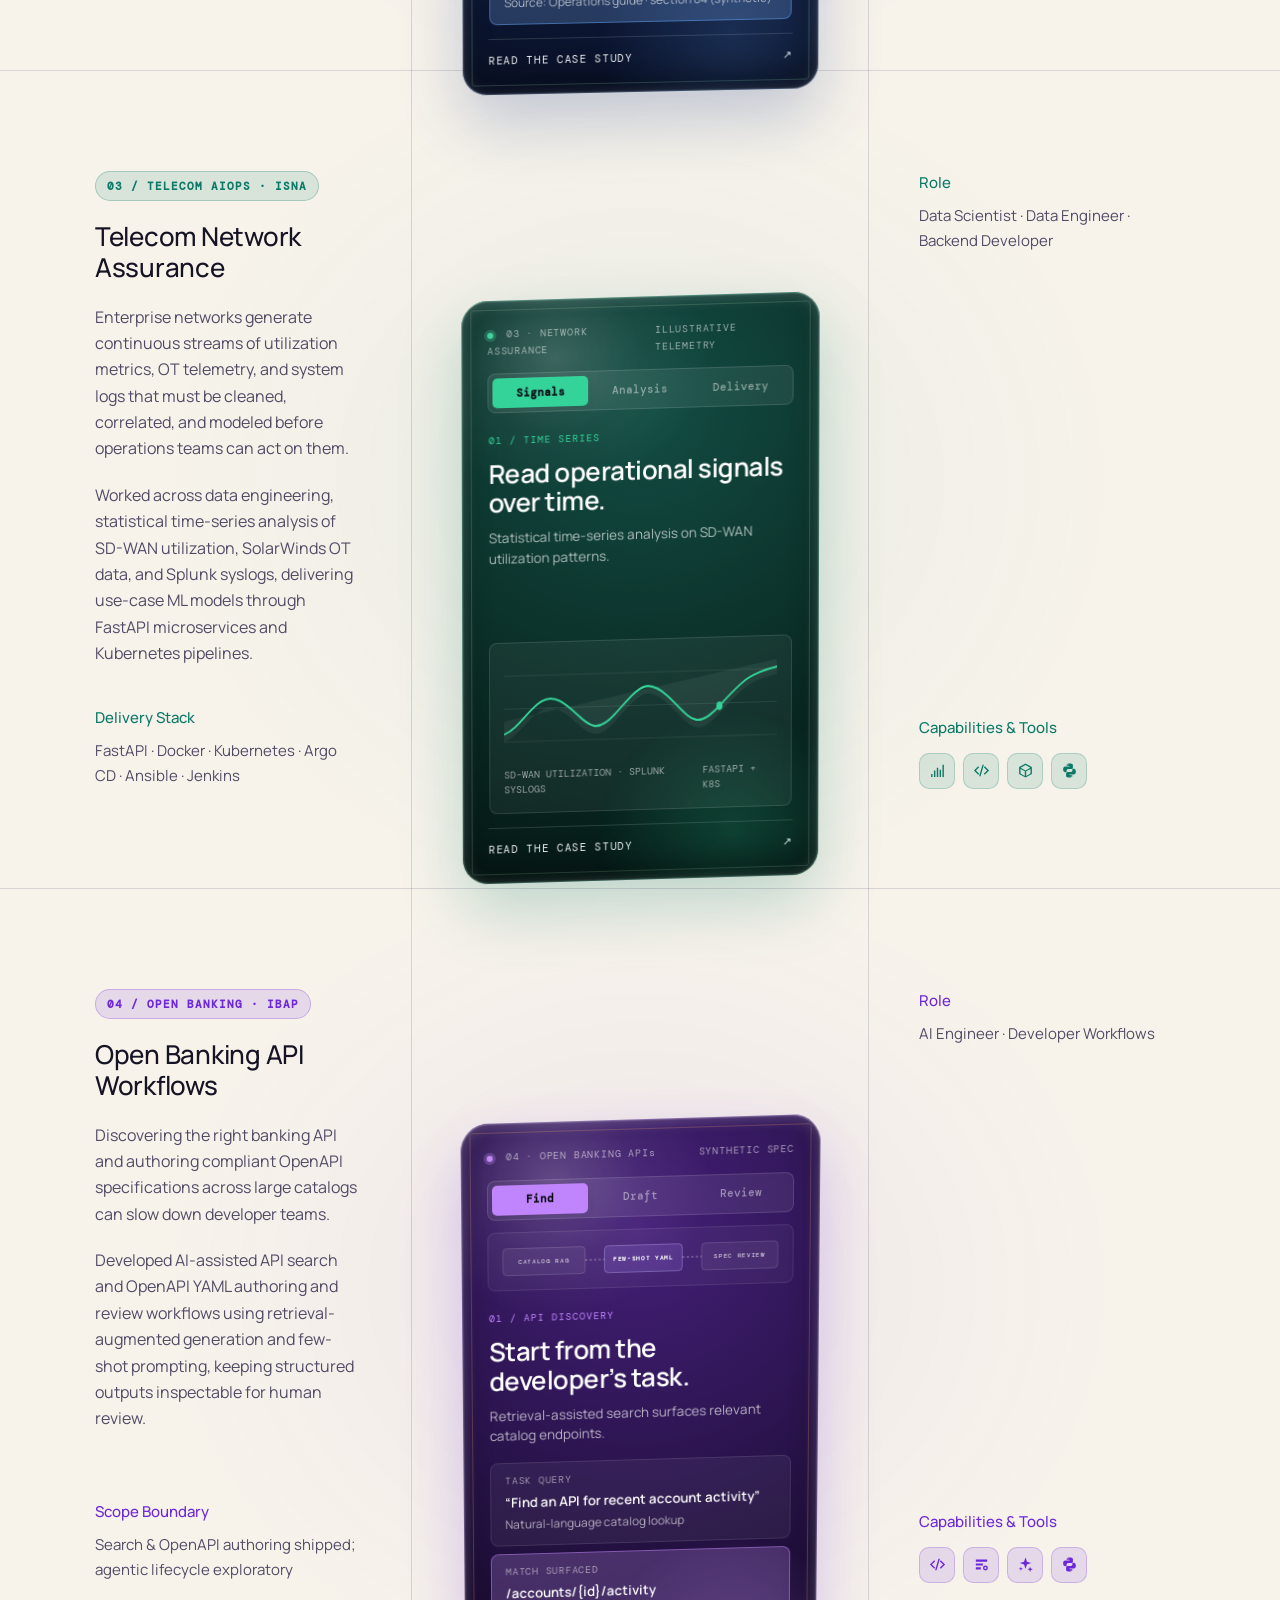
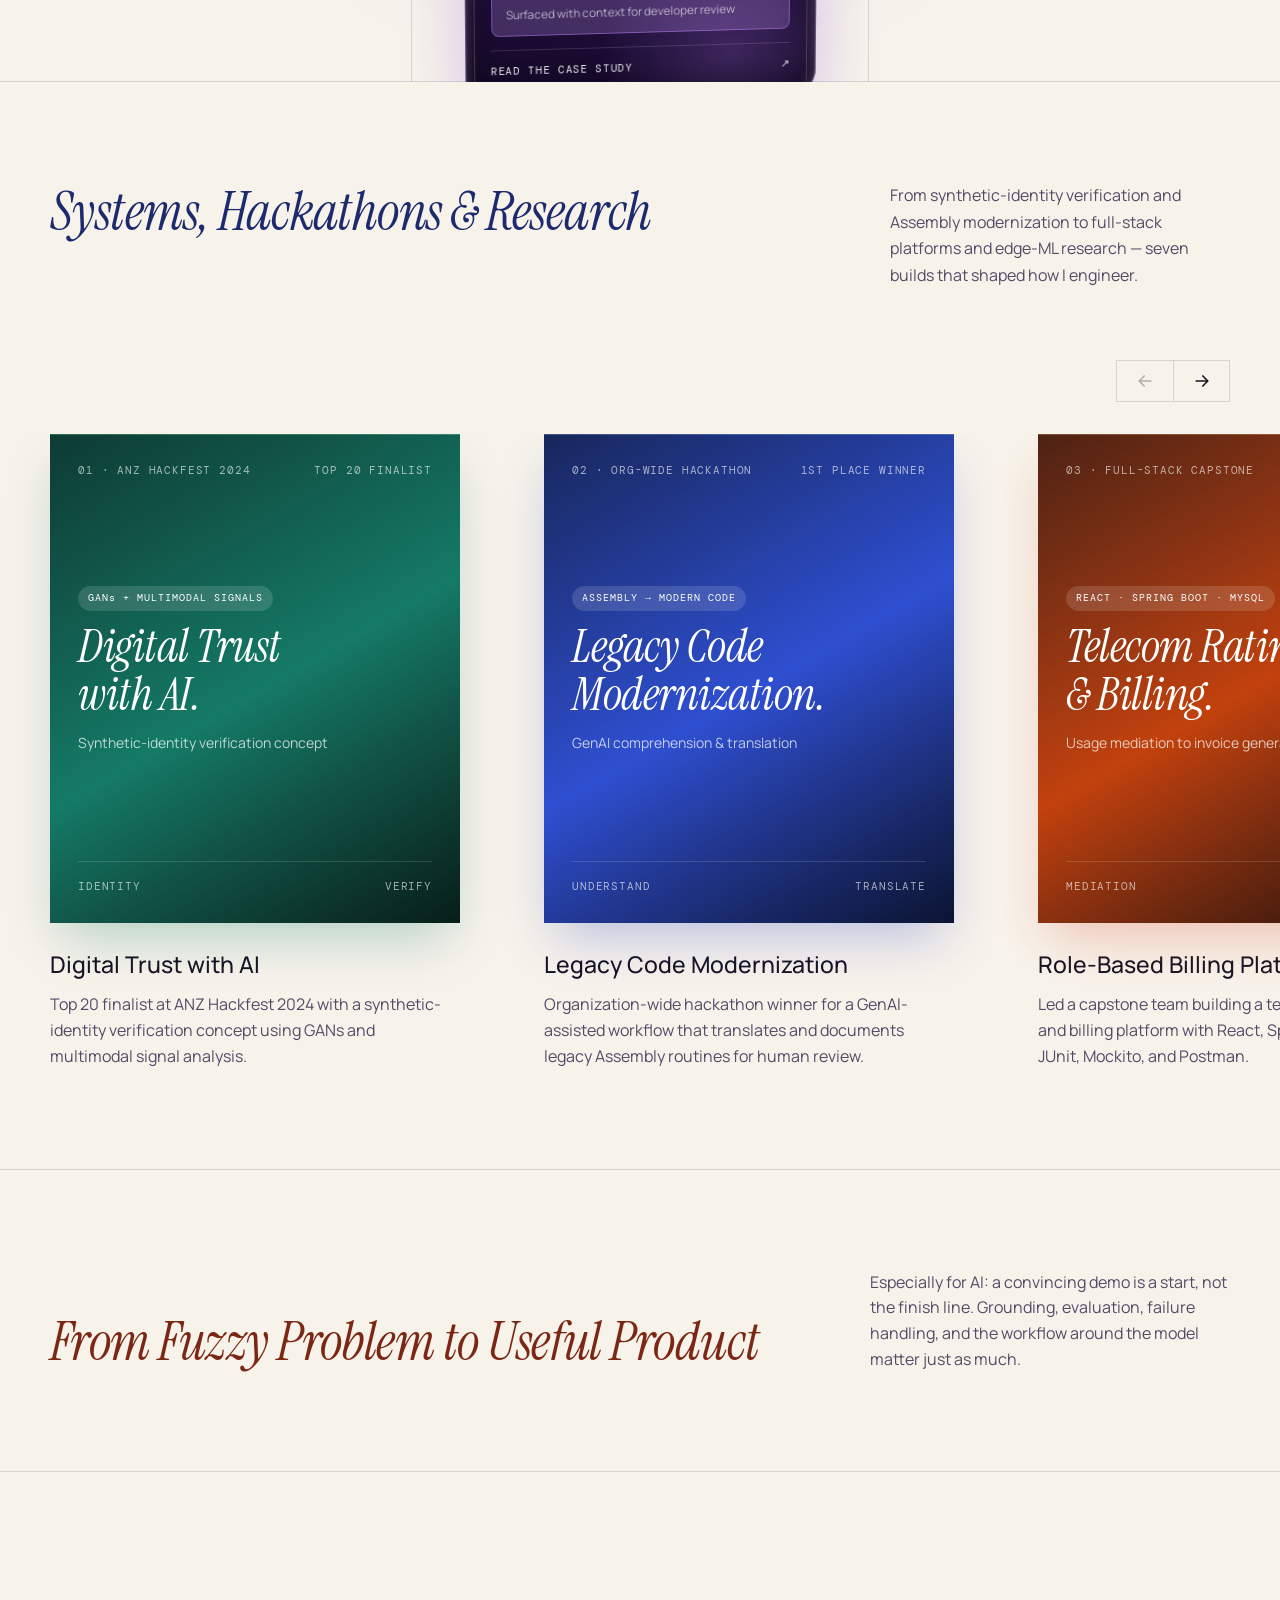
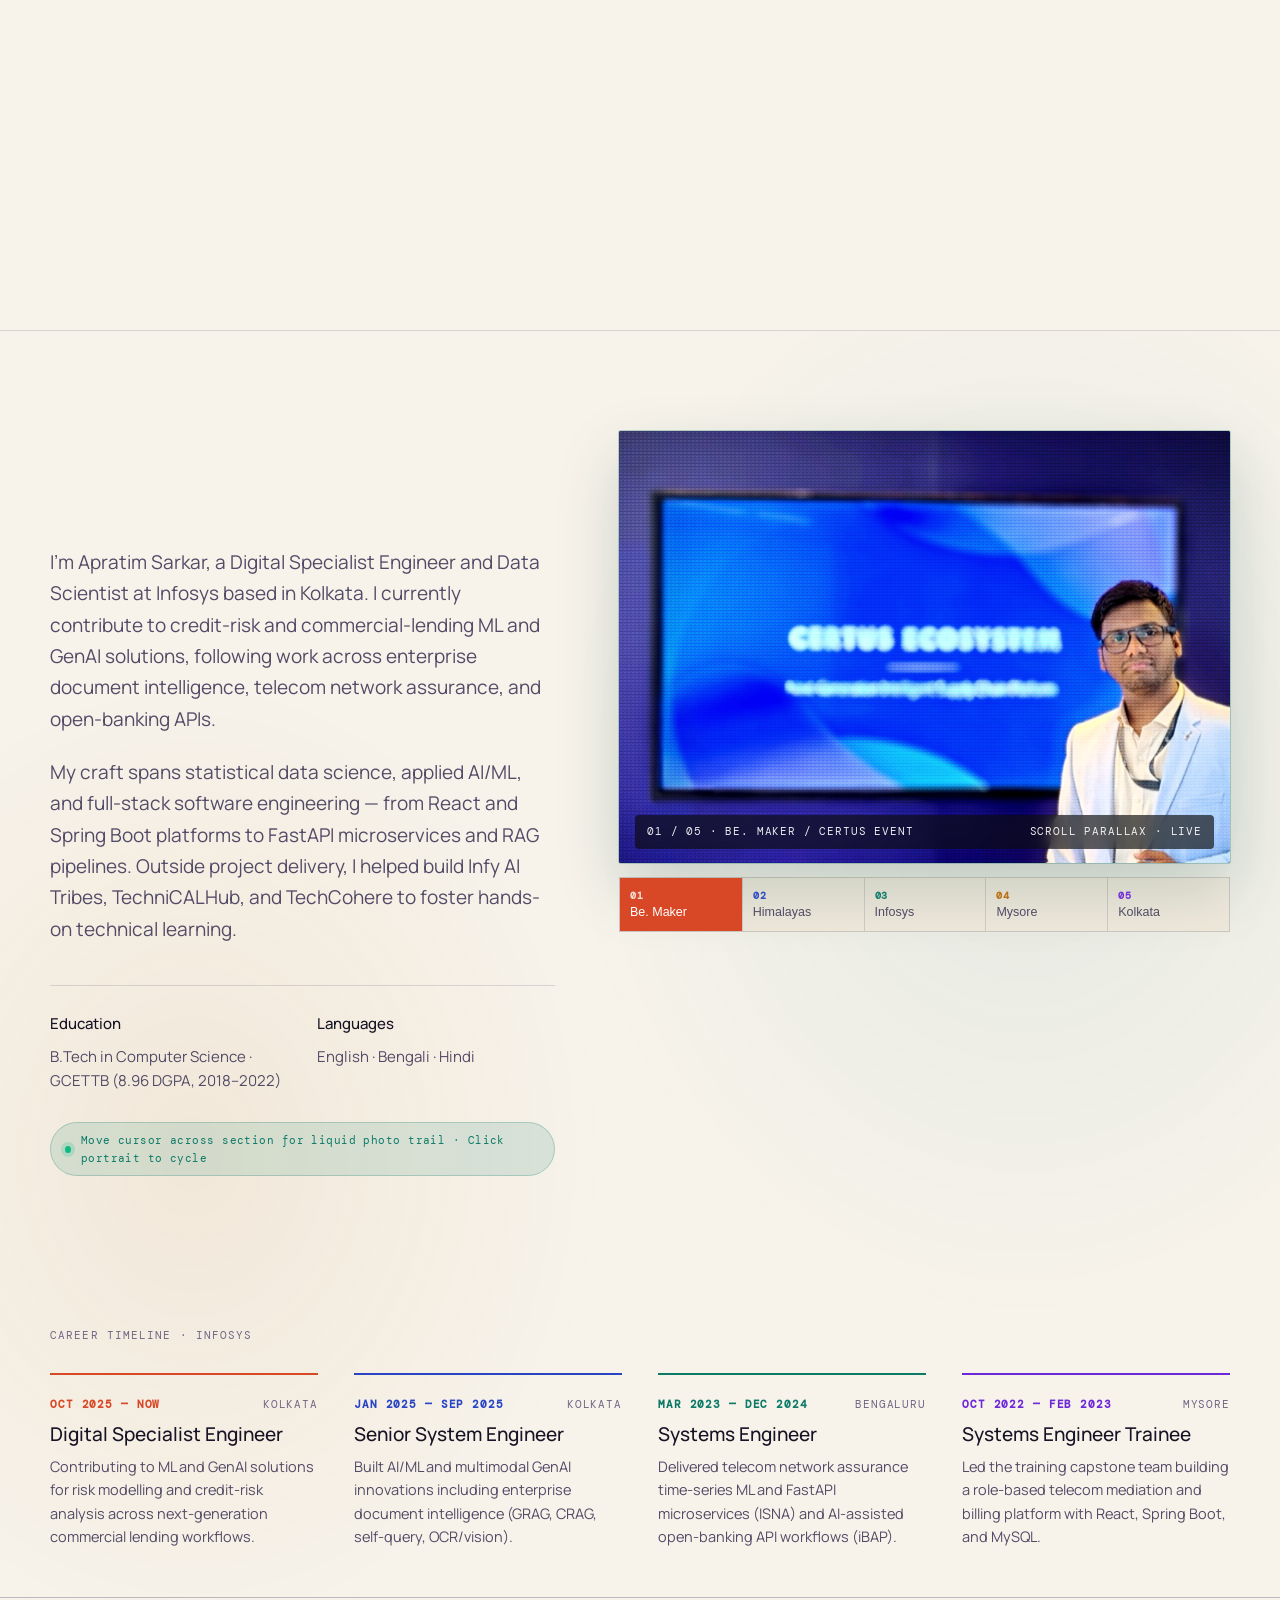
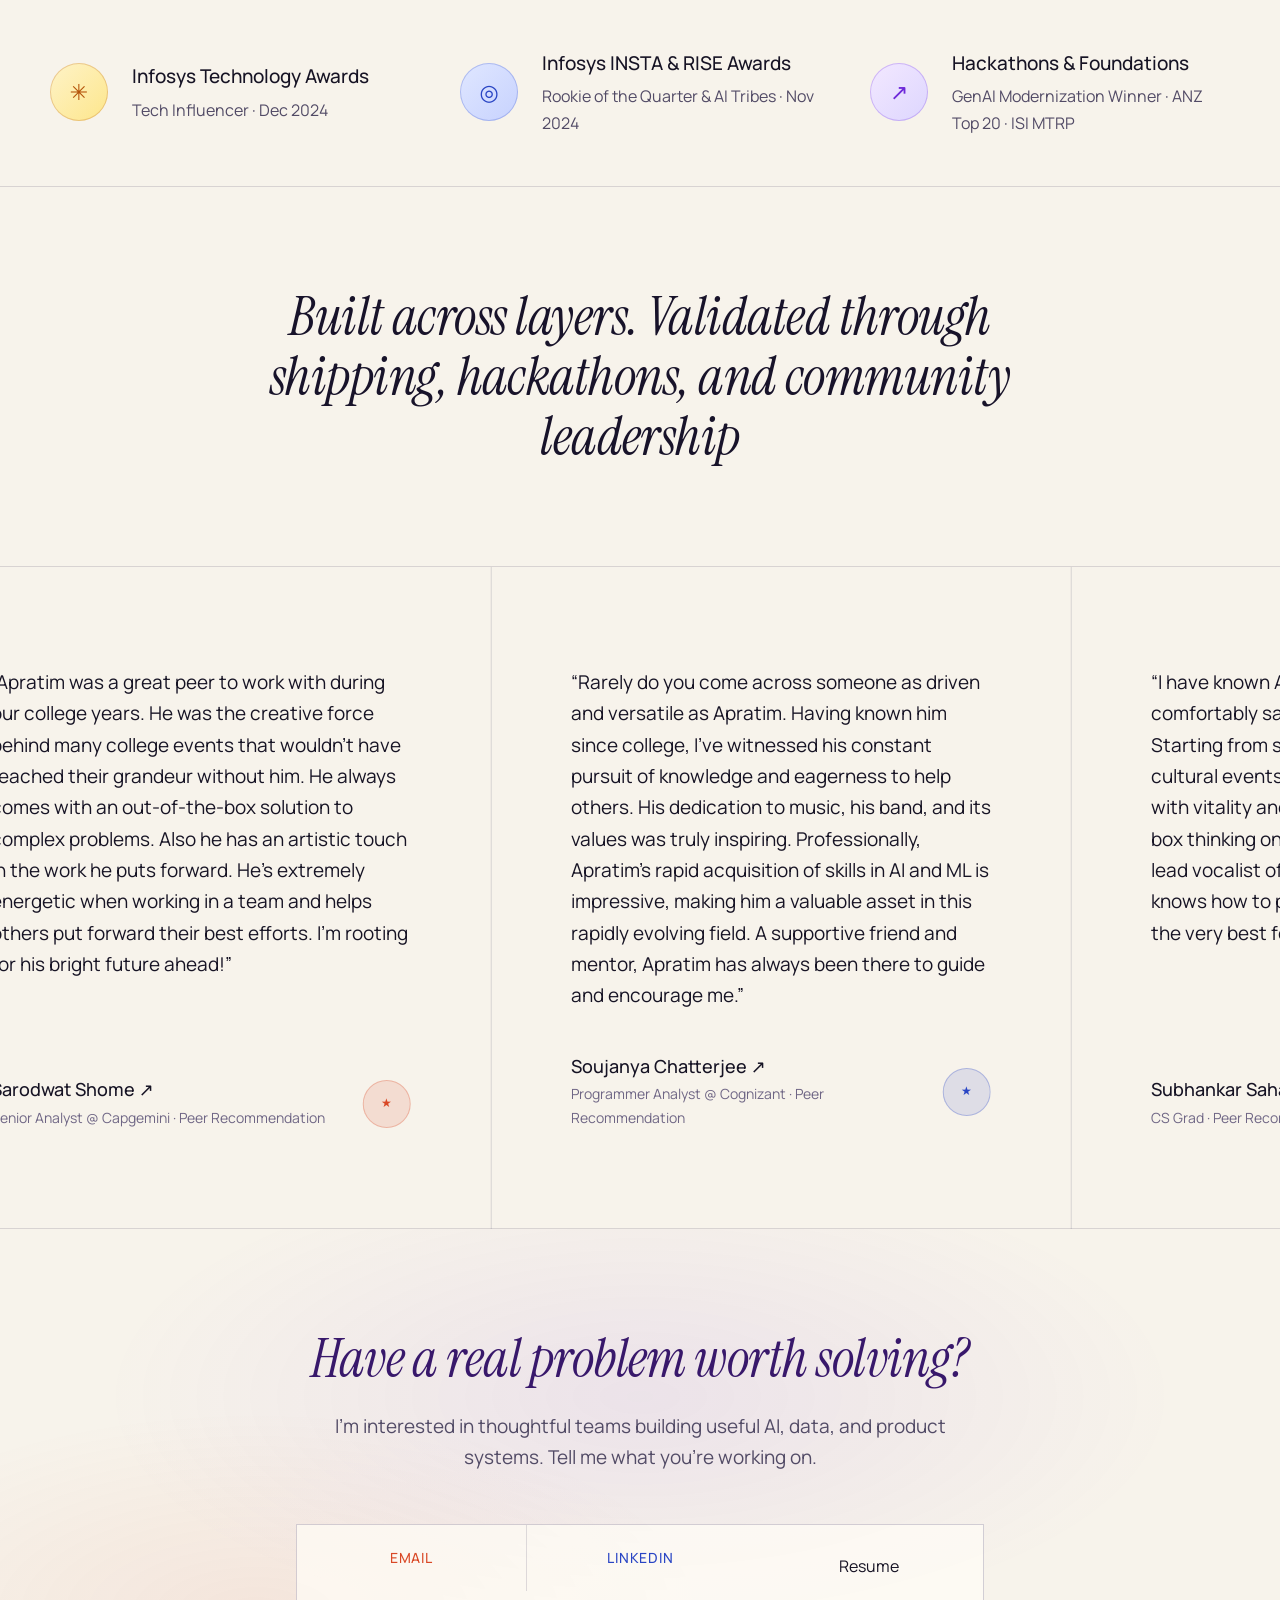
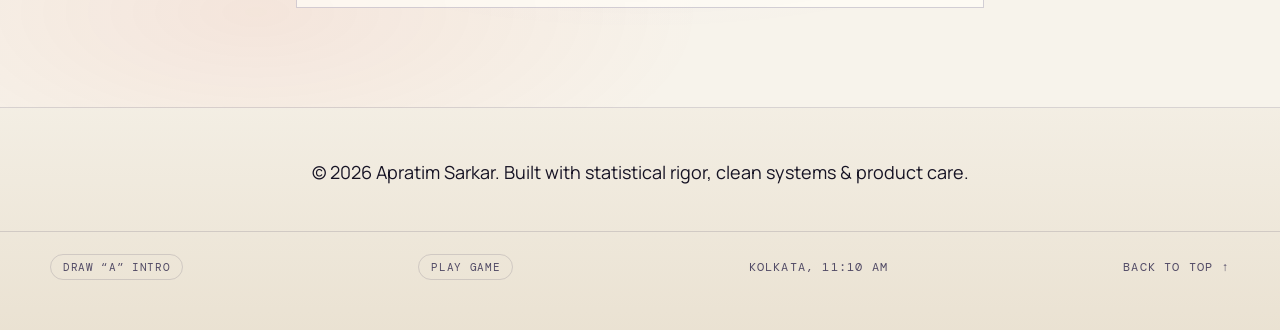
==== commit aca59b1b: "ok" ====
--- a/index.html
+++ b/index.html
@@ -1,827 +1,1620 @@
 <!doctype html>
-<html lang="en">
+<html lang="en" class="js">
   <head>
     <meta charset="utf-8">
     <meta name="viewport" content="width=device-width, initial-scale=1">
-    <meta name="theme-color" content="#2358e9">
-    <link rel="icon" href="data:image/svg+xml,%3Csvg xmlns='http://www.w3.org/2000/svg' viewBox='0 0 64 64'%3E%3Crect width='64' height='64' rx='16' fill='%232358e9'/%3E%3Ctext x='50%25' y='54%25' dominant-baseline='middle' text-anchor='middle' font-family='Arial' font-weight='700' font-size='36' fill='white'%3EA.%3C/text%3E%3C/svg%3E">
+    <meta name="theme-color" content="#ffffff">
+    <link rel="icon" href="data:image/svg+xml,%3Csvg xmlns='http://www.w3.org/2000/svg' viewBox='0 0 64 64'%3E%3Crect width='64' height='64' rx='14' fill='%23000000'/%3E%3Ctext x='50%25' y='54%25' dominant-baseline='middle' text-anchor='middle' font-family='monospace' font-weight='700' font-size='34' fill='white'%3EAS%3C/text%3E%3C/svg%3E">
     <meta
       name="description"
-      content="Apratim Sarkar is a product-minded engineer and data scientist at Infosys, working across applied AI, data, and software delivery for finance, telecom, and enterprise workflows."
+      content="Apratim Sarkar is a Product-Minded Engineer and Data Scientist at Infosys, building applied AI, credit-risk, and data systems across financial services, telecom, and enterprise workflows."
     >
     <meta property="og:type" content="website">
-    <meta property="og:title" content="Apratim Sarkar — Product-minded Engineer & Data Scientist">
-    <meta property="og:description" content="Applied AI, data, and software delivery across financial services, telecom, and enterprise workflows.">
-    <title>Apratim Sarkar — Product-minded Engineer & Data Scientist</title>
+    <meta property="og:title" content="Apratim Sarkar — Product-Minded Engineer &amp; Data Scientist">
+    <meta property="og:description" content="Applied AI, credit-risk modelling, data science, and software delivery across finance, telecom, and enterprise workflows.">
+    <title>Apratim Sarkar — Product-Minded Engineer &amp; Data Scientist</title>
     <link rel="preconnect" href="https://fonts.googleapis.com">
     <link rel="preconnect" href="https://fonts.gstatic.com" crossorigin>
     <link
-      href="https://fonts.googleapis.com/css2?family=DM+Mono:wght@400;500&family=Manrope:wght@400;500;600;700;800&display=swap"
+      href="https://fonts.googleapis.com/css2?family=DM+Mono:wght@400;500&amp;family=Instrument+Serif:ital@0;1&amp;family=Manrope:wght@400;500;600;700&amp;family=Silkscreen:wght@400;700&amp;display=swap"
       rel="stylesheet"
     >
-    <link rel="stylesheet" href="styles.css?v=project-scroll-deck-2026-10-26f">
-    <script src="script.js?v=project-scroll-deck-2026-10-26f" defer></script>
+    <link rel="stylesheet" href="styles.css?v=jrp-editorial-2026-10-28h">
+    <script src="script.js?v=jrp-editorial-2026-10-28h" defer></script>
   </head>
-  <body>
+  <body class="jrp-landing">
     <a class="skip-link" href="#main">Skip to content</a>
-    <header class="site-header">
-      <a class="wordmark" href="#top" aria-label="Apratim Sarkar, home">
-        <span class="wordmark-mark" aria-hidden="true">AP</span>
-        <span>Apratim Sarkar <small>PRODUCT ENGINEER</small></span>
-      </a>
-      <nav class="main-nav" aria-label="Main navigation">
-        <a href="#work">Selected work</a>
-        <a href="#approach">Approach</a>
-        <a href="#about">About</a>
-        <button class="motion-toggle" type="button" data-motion-toggle aria-pressed="false" aria-label="Turn motion off">Motion on</button>
-        <details class="mobile-nav-more">
-          <summary>More <span aria-hidden="true">⌄</span></summary>
-          <div class="mobile-nav-panel">
-            <a href="#work">Selected work</a>
-            <a href="#approach">Approach</a>
-            <a href="#expertise">Expertise</a>
-            <a href="#journey">Experience</a>
-            <a href="#about">About</a>
-          </div>
-        </details>
-        <a class="nav-contact" href="#contact">
-          Get in touch <span aria-hidden="true">↓</span>
+
+    <!-- Shared SVG symbols & liquid displacement filters -->
+    <svg class="jrp-svg-defs" width="0" height="0" aria-hidden="true">
+      <defs>
+        <filter id="jrp-goo">
+          <feGaussianBlur in="SourceGraphic" stdDeviation="5" result="blur" />
+          <feColorMatrix in="blur" mode="matrix" values="1 0 0 0 0  0 1 0 0 0  0 0 1 0 0  0 0 0 20 -9" result="goo" />
+          <feComposite in="SourceGraphic" in2="goo" operator="atop" />
+        </filter>
+        <filter id="sound-goo" x="-30%" y="-30%" width="160%" height="180%" color-interpolation-filters="sRGB">
+          <feGaussianBlur in="SourceGraphic" stdDeviation="6" result="blur" />
+          <feColorMatrix in="blur" mode="matrix" values="1 0 0 0 0  0 1 0 0 0  0 0 1 0 0  0 0 0 22 -10" result="goo" />
+          <feComposite in="SourceGraphic" in2="goo" operator="atop" />
+        </filter>
+        <filter id="liquid-melt" x="-15%" y="-30%" width="130%" height="160%">
+          <feTurbulence id="liquid-melt-turb" type="fractalNoise" baseFrequency="0.015 0.04" numOctaves="2" seed="7" result="noise" />
+          <feDisplacementMap id="liquid-melt-disp" in="SourceGraphic" in2="noise" scale="0" xChannelSelector="R" yChannelSelector="G" />
+        </filter>
+        <filter id="trail-liquid-0" x="-20%" y="-20%" width="140%" height="140%">
+          <feTurbulence type="fractalNoise" baseFrequency="0.018 0.024" numOctaves="2" seed="2" result="n" />
+          <feDisplacementMap in="SourceGraphic" in2="n" scale="0" xChannelSelector="R" yChannelSelector="G" />
+        </filter>
+        <filter id="trail-liquid-1" x="-20%" y="-20%" width="140%" height="140%">
+          <feTurbulence type="fractalNoise" baseFrequency="0.018 0.024" numOctaves="2" seed="5" result="n" />
+          <feDisplacementMap in="SourceGraphic" in2="n" scale="0" xChannelSelector="R" yChannelSelector="G" />
+        </filter>
+        <filter id="trail-liquid-2" x="-20%" y="-20%" width="140%" height="140%">
+          <feTurbulence type="fractalNoise" baseFrequency="0.018 0.024" numOctaves="2" seed="9" result="n" />
+          <feDisplacementMap in="SourceGraphic" in2="n" scale="0" xChannelSelector="R" yChannelSelector="G" />
+        </filter>
+        <filter id="trail-liquid-3" x="-20%" y="-20%" width="140%" height="140%">
+          <feTurbulence type="fractalNoise" baseFrequency="0.018 0.024" numOctaves="2" seed="14" result="n" />
+          <feDisplacementMap in="SourceGraphic" in2="n" scale="0" xChannelSelector="R" yChannelSelector="G" />
+        </filter>
+        <filter id="trail-liquid-4" x="-20%" y="-20%" width="140%" height="140%">
+          <feTurbulence type="fractalNoise" baseFrequency="0.018 0.024" numOctaves="2" seed="19" result="n" />
+          <feDisplacementMap in="SourceGraphic" in2="n" scale="0" xChannelSelector="R" yChannelSelector="G" />
+        </filter>
+        <filter id="trail-liquid-5" x="-20%" y="-20%" width="140%" height="140%">
+          <feTurbulence type="fractalNoise" baseFrequency="0.018 0.024" numOctaves="2" seed="23" result="n" />
+          <feDisplacementMap in="SourceGraphic" in2="n" scale="0" xChannelSelector="R" yChannelSelector="G" />
+        </filter>
+        <filter id="liquid-tip-goo" x="-30%" y="-30%" width="160%" height="180%" color-interpolation-filters="sRGB">
+          <feGaussianBlur in="SourceGraphic" stdDeviation="4" result="blur" />
+          <feColorMatrix in="blur" mode="matrix" values="1 0 0 0 0  0 1 0 0 0  0 0 1 0 0  0 0 0 22 -10" result="goo" />
+          <feComposite in="SourceGraphic" in2="goo" operator="atop" />
+        </filter>
+        <filter id="work-liquid-0" x="-12%" y="-12%" width="124%" height="124%">
+          <feTurbulence type="fractalNoise" baseFrequency="0.014 0.02" numOctaves="2" seed="11" result="n" />
+          <feDisplacementMap in="SourceGraphic" in2="n" scale="0" xChannelSelector="R" yChannelSelector="G" />
+        </filter>
+        <filter id="work-liquid-1" x="-12%" y="-12%" width="124%" height="124%">
+          <feTurbulence type="fractalNoise" baseFrequency="0.014 0.02" numOctaves="2" seed="17" result="n" />
+          <feDisplacementMap in="SourceGraphic" in2="n" scale="0" xChannelSelector="R" yChannelSelector="G" />
+        </filter>
+        <filter id="work-liquid-2" x="-12%" y="-12%" width="124%" height="124%">
+          <feTurbulence type="fractalNoise" baseFrequency="0.014 0.02" numOctaves="2" seed="29" result="n" />
+          <feDisplacementMap in="SourceGraphic" in2="n" scale="0" xChannelSelector="R" yChannelSelector="G" />
+        </filter>
+        <filter id="work-liquid-3" x="-12%" y="-12%" width="124%" height="124%">
+          <feTurbulence type="fractalNoise" baseFrequency="0.014 0.02" numOctaves="2" seed="37" result="n" />
+          <feDisplacementMap in="SourceGraphic" in2="n" scale="0" xChannelSelector="R" yChannelSelector="G" />
+        </filter>
+        <symbol id="icon-python" viewBox="0 0 24 24">
+          <path d="M12 2c-4.2 0-3.9 1.8-3.9 1.8v2h4v.7H6.5S3 6.1 3 10.4s3.1 4.1 3.1 4.1h1.8v-2.1s-.1-2.5 2.4-2.5h4.2s2.3 0 2.3-2.2V4.1S17.2 2 12 2zm-2.2 1.3a.8.8 0 1 1 0 1.6.8.8 0 0 1 0-1.6zM12 22c4.2 0 3.9-1.8 3.9-1.8v-2h-4v-.7h5.6s3.5.4 3.5-3.9-3.1-4.1-3.1-4.1h-1.8v2.1s.1 2.5-2.4 2.5H9.5s-2.3 0-2.3 2.2v3.6S6.8 22 12 22zm2.2-1.3a.8.8 0 1 1 0-1.6.8.8 0 0 1 0 1.6z"/>
+        </symbol>
+        <symbol id="icon-ai" viewBox="0 0 24 24">
+          <path d="M12 2l2.1 6.1L20 10l-5.9 1.9L12 18l-2.1-6.1L4 10l5.9-1.9L12 2zm6.5 13l1 2.8 2.8 1-2.8 1-1 2.8-1-2.8-2.8-1 2.8-1 1-2.8zM5.5 15l.8 2.2 2.2.8-2.2.8-.8 2.2-.8-2.2-2.2-.8 2.2-.8.8-2.2z"/>
+        </symbol>
+        <symbol id="icon-rag" viewBox="0 0 24 24">
+          <path d="M4 5h16v3H4V5zm0 5.5h10v3H4v-3zM4 16h7v3H4v-3zm13.5-2.5a3.5 3.5 0 1 0 0 7 3.5 3.5 0 0 0 0-7zm0 2a1.5 1.5 0 1 1 0 3 1.5 1.5 0 0 1 0-3z"/>
+        </symbol>
+        <symbol id="icon-risk" viewBox="0 0 24 24">
+          <path d="M12 2L4 5.6v6c0 5.3 3.4 10.2 8 11.4 4.6-1.2 8-6.1 8-11.4v-6L12 2zm-1 14l-3.5-3.5 1.4-1.4 2.1 2.1 4.6-4.6 1.4 1.4L11 16z"/>
+        </symbol>
+        <symbol id="icon-api" viewBox="0 0 24 24">
+          <path d="M8.7 16.6L4.1 12l4.6-4.6L7.3 6l-6 6 6 6 1.4-1.4zm6.6 0l4.6-4.6-4.6-4.6L16.7 6l6 6-6 6-1.4-1.4zM13.4 4l-4.8 16h2l4.8-16h-2z"/>
+        </symbol>
+        <symbol id="icon-data" viewBox="0 0 24 24">
+          <path d="M3 17h2v4H3v-4zm4-5h2v9H7v-9zm4-4h2v13h-2V8zm4 3h2v10h-2V11zm4-7h2v17h-2V4z"/>
+        </symbol>
+        <symbol id="icon-cloud" viewBox="0 0 24 24">
+          <path d="M12 2L3 7v10l9 5 9-5V7l-9-5zm0 2.3l6.8 3.8L12 11.9 5.2 8.1 12 4.3zM5 9.8l6 3.4v6.5l-6-3.3V9.8zm8 9.9v-6.5l6-3.4v6.6l-6 3.3z"/>
+        </symbol>
+        <symbol id="icon-vision" viewBox="0 0 24 24">
+          <path d="M12 5c-5 0-9.3 3.1-11 7.5C2.7 16.9 7 20 12 20s9.3-3.1 11-7.5C21.3 8.1 17 5 12 5zm0 12.5a5 5 0 1 1 0-10 5 5 0 0 1 0 10zm0-8a3 3 0 1 0 0 6 3 3 0 0 0 0-6z"/>
+        </symbol>
+      </defs>
+    </svg>
+
+    <!-- Subtle monochrome film grain -->
+    <div class="grain" aria-hidden="true"></div>
+
+    <!-- Right-edge reading progress indicator (purely decorative, aria-hidden="true") -->
+    <div class="jrp-progress" aria-hidden="true">
+      <span class="jrp-progress__value" data-reading-pct>0%</span>
+      <span class="jrp-progress__line">
+        <span class="jrp-progress__fill" data-reading-fill></span>
+      </span>
+    </div>
+
+    <!-- Gooey floating cursor pill & anchored liquid tool-chip drip tooltip -->
+    <div class="jrp-cursor-pill" data-cursor-pill-el aria-hidden="true">
+      <span class="jrp-cursor-pill__goo">
+        <i class="jrp-cursor-pill__drop" data-cursor-pill-drop></i>
+        <i class="jrp-cursor-pill__burst" data-cursor-pill-burst></i>
+        <i class="jrp-cursor-pill__body" data-cursor-pill-body></i>
+      </span>
+      <span class="jrp-cursor-pill__label" data-cursor-pill-label>View case study</span>
+      <span class="jrp-cursor-pill__note" data-cursor-pill-note></span>
+    </div>
+
+    <div class="jrp-liquid-tip" data-liquid-tip aria-hidden="true">
+      <span class="jrp-liquid-tip__goo">
+        <i class="jrp-liquid-tip__drop" data-liquid-tip-drop></i>
+        <i class="jrp-liquid-tip__body" data-liquid-tip-body></i>
+      </span>
+      <span class="jrp-liquid-tip__text" data-liquid-tip-text>
+        <span class="jrp-liquid-tip__name" data-liquid-tip-name></span>
+        <span class="jrp-liquid-tip__note" data-liquid-tip-note></span>
+      </span>
+    </div>
+
+    <!-- Interactive Water-Gesture Intro Gate ("Draw an A to enter" + Skip + ?lite) -->
+    <div class="jrp-intro-gate" data-intro-gate hidden aria-hidden="true">
+      <canvas class="jrp-intro-gate__canvas" data-intro-canvas></canvas>
+      <div class="jrp-intro-gate__hud">
+        <p class="jrp-intro-gate__eyebrow">APRATIM SARKAR · INTERACTIVE EDITION</p>
+        <div class="jrp-intro-gate__stage">
+          <svg class="jrp-intro-gate__guide" viewBox="0 0 240 240" aria-hidden="true">
+            <path
+              class="jrp-intro-gate__track"
+              d="M 52 192 L 120 44 L 188 192 M 78 140 L 162 140"
+            />
+            <path
+              class="jrp-intro-gate__progress"
+              data-intro-guide-path
+              d="M 52 192 L 120 44 L 188 192 M 78 140 L 162 140"
+            />
+            <circle class="jrp-intro-gate__start-dot" cx="52" cy="192" r="6" />
+          </svg>
+          <div class="jrp-intro-gate__prompt">
+            <strong data-intro-status>Draw an “A” on the water to enter</strong>
+            <span data-intro-pct>Drag across the glyph · 0%</span>
+          </div>
+        </div>
+        <div class="jrp-intro-gate__actions">
+          <button type="button" class="jrp-intro-gate__skip" data-intro-skip>
+            Skip intro <span aria-hidden="true">↗</span>
+          </button>
+          <a class="jrp-intro-gate__lite" href="?lite" data-intro-lite>
+            Slow connection? Open the light version
+          </a>
+        </div>
+      </div>
+    </div>
+
+    <!-- Mobile / Small-Viewport Desktop Experience Banner (jithinrp.com style) -->
+    <aside class="jrp-mobile-banner" data-mobile-banner aria-label="Desktop viewing tip">
+      <div class="jrp-mobile-banner__inner">
+        <p class="jrp-mobile-banner__copy">
+          <strong>Hey Mate,</strong> 3+ years of applied AI &amp; systems work shines brightest with a little more screen space. 🙂 For the full WebGL water &amp; cursor experience, try desktop.
+        </p>
+        <div class="jrp-mobile-banner__links">
+          <a href="https://www.linkedin.com/in/apratim-sarkar-837897135/" target="_blank" rel="noopener">LinkedIn</a>
+          <button type="button" data-modal-open="modal-resume">Resume</button>
+          <a href="mailto:apratimsarkar13031999@gmail.com">Email</a>
+          <button type="button" class="jrp-mobile-banner__dismiss" data-mobile-banner-dismiss aria-label="Dismiss notice">Got it ✕</button>
+        </div>
+      </div>
+    </aside>
+
+    <!-- ===== Fixed Navbar ===== -->
+    <header class="site-header jrp-navbar" data-navbar>
+      <div class="jrp-nav">
+        <a class="wordmark jrp-brand" href="#top" aria-label="Apratim Sarkar, home">
+          <svg class="jrp-signature" viewBox="0 0 210 52" aria-hidden="true">
+            <path
+              class="jrp-signature__path"
+              d="M14 40 C22 12, 34 8, 38 26 C40 35, 39 40, 42 40 M20 29 C30 27, 42 25, 49 27 M52 25 C52 34, 51 45, 51 47 M52 28 C56 21, 65 22, 65 29 C65 36, 56 38, 52 36 M72 25 C72 31, 72 37, 72 39 M72 29 C75 23, 81 22, 85 24 M98 25 C91 24, 87 30, 88 36 C89 40, 95 39, 99 33 C100 37, 102 39, 106 38 M114 14 C113 24, 113 34, 115 39 M108 24 L121 24 M128 25 L128 39 M128 17 L129 18 M137 39 L138 25 C141 22, 146 23, 148 28 L148 39 M148 28 C152 22, 158 22, 160 28 L161 39 M173 36 C175 36, 176 37, 175 38"
+            />
+          </svg>
+          <span class="sr-only">Apratim Sarkar</span>
         </a>
-      </nav>
+
+        <nav class="main-nav jrp-nav__links" aria-label="Main navigation">
+          <a class="jrp-navbar__link" href="#about">About Me</a>
+          <a class="jrp-navbar__link" href="#contact">Contact</a>
+          <a class="jrp-navbar__link" href="#work">Works</a>
+          <a class="jrp-navbar__link" href="#more-work">Projects</a>
+          <button type="button" class="jrp-navbar__link jrp-navbar__action" data-modal-open="modal-game" data-cursor-pill="Play Memory Game">Play Game</button>
+          <button type="button" class="jrp-navbar__link jrp-navbar__action" data-modal-open="modal-resume" data-cursor-pill="Open Resume">Resume</button>
+          <details class="mobile-nav-more">
+            <summary>Menu <span aria-hidden="true">+</span></summary>
+            <div class="mobile-nav-panel">
+              <a href="#work">Selected Works</a>
+              <a href="#more-work">More Projects</a>
+              <a href="#approach">Approach</a>
+              <a href="#journey">Journey</a>
+              <a href="#about">About Me</a>
+              <button type="button" class="mobile-nav-btn" data-modal-open="modal-game">Play Game</button>
+              <button type="button" class="mobile-nav-btn" data-modal-open="modal-resume">Resume</button>
+              <a href="#contact">Contact</a>
+            </div>
+          </details>
+        </nav>
+
+        <button
+          class="motion-toggle jrp-sound-toggle"
+          type="button"
+          data-sound-toggle
+          data-motion-toggle
+          aria-pressed="true"
+          aria-label="Mute sound"
+          title="Toggle interactive sound (M)"
+        >
+          <svg class="jrp-sound-toggle__wave" viewBox="0 0 24 24" aria-hidden="true">
+            <line class="jrp-sound-toggle__flat" x1="4" y1="12" x2="20" y2="12" />
+            <g class="jrp-sound-toggle__amp">
+              <path class="jrp-sound-toggle__path" d="M-12 12 q3 -7 6 0 t6 0 t6 0 t6 0 t6 0 t6 0 t6 0 t6 0" />
+            </g>
+          </svg>
+          <span class="jrp-sound-toggle__label" data-motion-label data-sound-label>Sound on</span>
+          <span class="jrp-sound-tip" data-sound-tip aria-hidden="true">
+            <span class="jrp-sound-tip__goo">
+              <span class="jrp-sound-tip__stem"></span>
+              <span class="jrp-sound-tip__pill"></span>
+            </span>
+            <span class="jrp-sound-tip__text" data-sound-tip-text>Click anywhere for sound</span>
+          </span>
+        </button>
+      </div>
     </header>
+    <div class="jrp-navbar-spacer" aria-hidden="true"></div>
 
     <main id="main">
-      <section class="hero tour-hero" id="top" aria-labelledby="hero-title">
-        <div class="hero-layout section-shell">
-          <div class="hero-copy">
-            <p class="eyebrow">DATA SCIENTIST · PRODUCT ENGINEER · APPLIED AI</p>
-            <h1 id="hero-title">I build AI products <span>for the real world.</span></h1>
-            <p class="hero-intro">
-              I’m Apratim Sarkar, a Data Scientist and Digital Specialist Engineer at Infosys.
-              I connect user needs to data, models, APIs, and delivery across finance, enterprise AI, and telecom.
+      <!-- ===== Hero ===== -->
+      <section class="hero jrp-hero band" id="top" aria-labelledby="hero-title">
+        <div class="jrp-container">
+          <h1 class="jrp-hero__lede" id="hero-title" data-reveal>
+            I build applied AI, risk-modelling, and data systems — turning complex financial, enterprise, and telecom workflows into dependable products.
+          </h1>
+
+          <ul class="jrp-hero__meta" aria-label="At a glance" data-reveal>
+            <li>Digital Specialist Engineer</li>
+            <li class="jrp-hero__plus" aria-hidden="true">+</li>
+            <li>Data Scientist @ Infosys</li>
+            <li class="jrp-hero__plus" aria-hidden="true">+</li>
+            <li>3+ Years</li>
+            <li class="jrp-hero__plus" aria-hidden="true">+</li>
+            <li>Kolkata, IN</li>
+          </ul>
+
+          <div class="jrp-hero__name-row">
+            <p class="jrp-hero__name" aria-label="Apratim Sarkar" data-pixel-title>Apratim Sarkar</p>
+            <a
+              class="jrp-hero__linkedin"
+              href="https://www.linkedin.com/in/apratim-sarkar-837897135/"
+              target="_blank"
+              rel="noopener"
+              aria-label="Apratim Sarkar on LinkedIn"
+              data-cursor-pill="LinkedIn ↗"
+            >
+              <svg viewBox="0 0 45 45" width="44" height="44" aria-hidden="true">
+                <rect x="1" y="1" width="43" height="43" rx="8" fill="none" stroke="currentColor" stroke-width="2"/>
+                <path fill="currentColor" d="M13.4 18.6h3.8v12.2h-3.8V18.6zm1.9-6a2.2 2.2 0 1 1 0 4.4 2.2 2.2 0 0 1 0-4.4zM19.6 18.6h3.6v1.7h.1c.5-1 1.8-2 3.7-2 3.9 0 4.6 2.6 4.6 5.9v6.6h-3.8v-5.9c0-1.4 0-3.2-2-3.2s-2.3 1.5-2.3 3.1v6h-3.8V18.6z"/>
+              </svg>
+            </a>
+          </div>
+        </div>
+      </section>
+
+      <!-- ===== 3 Pillars (What I Do) ===== -->
+      <section class="jrp-pillars band" id="intro" aria-label="Core capabilities">
+        <div class="jrp-pillars__grid jrp-container">
+          <article class="jrp-pillar" data-reveal>
+            <span class="jrp-pillar__icon" aria-hidden="true">
+              <svg viewBox="0 0 24 24"><use href="#icon-risk"/></svg>
+            </span>
+            <div>
+              <h2 class="jrp-pillar__title">Applied AI &amp; Risk Modelling</h2>
+              <p class="jrp-pillar__body">I connect machine learning, credit-risk analysis, and grounded GenAI to high-stakes commercial lending and enterprise workflows.</p>
+            </div>
+          </article>
+
+          <article class="jrp-pillar" data-reveal>
+            <span class="jrp-pillar__icon" aria-hidden="true">
+              <svg viewBox="0 0 24 24"><use href="#icon-data"/></svg>
+            </span>
+            <div>
+              <h2 class="jrp-pillar__title">Data &amp; Multimodal Retrieval</h2>
+              <p class="jrp-pillar__body">I turn time-series telemetry, syslogs, scanned pages, and charts into structured features, statistical signals, and inspectable RAG pipelines.</p>
+            </div>
+          </article>
+
+          <article class="jrp-pillar" data-reveal>
+            <span class="jrp-pillar__icon" aria-hidden="true">
+              <svg viewBox="0 0 24 24"><use href="#icon-api"/></svg>
+            </span>
+            <div>
+              <h2 class="jrp-pillar__title">End-to-End Product Systems</h2>
+              <p class="jrp-pillar__body">I carry solutions from problem discovery and architecture through FastAPI microservices, React/Spring Boot apps, and Kubernetes delivery.</p>
+            </div>
+          </article>
+        </div>
+      </section>
+
+      <!-- ===== Scroll-Velocity Kinetic Marquee ===== -->
+      <div class="jrp-marquee band" aria-hidden="true" data-marquee>
+        <div class="jrp-marquee__track">
+          <div class="jrp-marquee__group">
+            <span>Applied AI</span><span class="jrp-marquee__plus">+</span>
+            <span>Credit Risk</span><span class="jrp-marquee__plus">+</span>
+            <span>Document RAG</span><span class="jrp-marquee__plus">+</span>
+            <span>Time Series</span><span class="jrp-marquee__plus">+</span>
+            <span>FastAPI</span><span class="jrp-marquee__plus">+</span>
+            <span>Product Architecture</span><span class="jrp-marquee__plus">+</span>
+          </div>
+        </div>
+      </div>
+
+      <!-- ===== Selected Works (3-Column Triptych Rows + Horizontal Reel Mode + Liquid Touchdown) ===== -->
+      <section class="work-section jrp-works" id="work" aria-labelledby="work-title" data-works-section>
+        <div class="jrp-section-head band">
+          <div class="jrp-container jrp-section-head__row">
+            <h2 id="work-title" class="jrp-display" data-reveal>Selected Works</h2>
+            <p class="jrp-section-sub" data-reveal>
+              Applied AI, data science, and backend systems across financial services, enterprise knowledge, telecom, and open banking.
             </p>
-            <div class="hero-actions">
-              <a class="button button-primary" href="#work">Take the work tour <span aria-hidden="true">↓</span></a>
-              <a class="text-link" href="#about">A little about me <span aria-hidden="true">↓</span></a>
-            </div>
-            <p class="hero-current"><span>AT INFOSYS · OCT 2025 — NOW</span><strong>Credit risk &amp; commercial lending</strong><small>Applied ML + GenAI · design to deployment</small></p>
-          </div>
-          <div class="hero-guide-stage">
-            <p class="hero-guide-bubble" data-guide-intro>Hi, I’m Apratim. Scroll down — I’ll show you how the work comes together.</p>
-            <svg class="guide-illustration" viewBox="0 0 620 920" role="img" aria-labelledby="guide-title guide-description">
-              <title id="guide-title">Illustrated portfolio guide</title>
-              <desc id="guide-description">A friendly monochrome illustrated character waves hello against a blue backdrop.</desc>
-              <defs>
-                <linearGradient id="guide-face" x1="0" y1="0" x2="1" y2="1"><stop offset="0" stop-color="#fffdf8"/><stop offset="1" stop-color="#b9c5e1"/></linearGradient>
-                <linearGradient id="guide-shirt" x1="0" y1="0" x2="1" y2="1"><stop offset="0" stop-color="#fffefa"/><stop offset="1" stop-color="#c7d0e5"/></linearGradient>
-                <pattern id="guide-dots" width="7" height="7" patternUnits="userSpaceOnUse"><circle cx="1.8" cy="1.8" r="1.15" fill="#111a31" opacity=".72"/></pattern>
-                <filter id="guide-shadow" x="-30%" y="-25%" width="170%" height="170%"><feGaussianBlur stdDeviation="13"/></filter>
-              </defs>
-              <g transform="translate(0 210)">
-              <ellipse cx="334" cy="656" rx="214" ry="24" fill="#10204b" opacity=".42" filter="url(#guide-shadow)"/>
-              <g class="guide-figure-body">
-                <path d="M193 448c-62 26-106 88-128 212h489c-21-124-74-187-148-213l-98 23z" fill="url(#guide-shirt)"/>
-                <path d="M193 448c-62 26-106 88-128 212h489c-21-124-74-187-148-213l-98 23z" fill="url(#guide-dots)" opacity=".65"/>
-                <path d="M263 441h105l43 49-92 91-98-93z" fill="#202b42"/>
-                <path d="M295 492l24 29 28-29-23-23z" fill="#f7f6f0"/>
-                <path d="M292 478l26 25 27-25-14-34h-29z" fill="#e1e5ef"/>
-                <path d="M292 478l26 25 27-25-14-34h-29z" fill="url(#guide-dots)" opacity=".48"/>
-              </g>
-              <g class="guide-wave">
-                <path d="M171 487c-42-36-59-83-79-126l45-30c39 40 74 77 107 103l-7 78z" fill="#f8f7f1"/>
-                <path d="M171 487c-42-36-59-83-79-126l45-30c39 40 74 77 107 103l-7 78z" fill="url(#guide-dots)" opacity=".62"/>
-                <path d="M99 371c-25-19-40-41-54-61-7-10-4-20 4-23 8-3 19 9 29 20-11-20-20-43-8-48 13-5 25 20 35 37-6-23-8-42 4-44 13-2 19 29 25 48 0-19 2-36 14-33 10 3 9 36 12 57 4 26 0 52-14 69z" fill="url(#guide-face)" stroke="#111a31" stroke-width="5" stroke-linejoin="round"/>
-                <path d="M99 371c-25-19-40-41-54-61-7-10-4-20 4-23 8-3 19 9 29 20-11-20-20-43-8-48 13-5 25 20 35 37-6-23-8-42 4-44 13-2 19 29 25 48 0-19 2-36 14-33 10 3 9 36 12 57 4 26 0 52-14 69z" fill="url(#guide-dots)" opacity=".78"/>
-                <path d="M90 329l15 18m10-37l12 31m9-21l8 23" fill="none" stroke="#111a31" stroke-width="5" stroke-linecap="round"/>
-              </g>
-              <g class="guide-head">
-                <path d="M204 239c-3-86 50-146 135-151 81-5 144 48 153 130 7 65-23 145-81 185-39 27-101 34-149 12-66-31-90-103-58-176z" fill="url(#guide-face)"/>
-                <path d="M204 239c-3-86 50-146 135-151 81-5 144 48 153 130 7 65-23 145-81 185-39 27-101 34-149 12-66-31-90-103-58-176z" fill="url(#guide-dots)" opacity=".62"/>
-                <path d="M202 259c-28-24-41-56-38-88 2-23 16-41 31-57 8-49 56-92 116-101 56-9 111 9 141 43 47 11 68 55 62 102-3 26-16 45-34 61l-12-79c-25-12-44-31-57-55-28 25-74 41-126 43-23 1-48-2-69-8-16 38-17 86-14 139z" fill="#161c2f"/>
-                <path d="M202 259c-28-24-41-56-38-88 2-23 16-41 31-57 8-49 56-92 116-101 56-9 111 9 141 43 47 11 68 55 62 102-3 26-16 45-34 61l-12-79c-25-12-44-31-57-55-28 25-74 41-126 43-23 1-48-2-69-8-16 38-17 86-14 139z" fill="url(#guide-dots)" opacity=".83"/>
-                <path d="M225 142c34-41 104-55 158-40 34 9 60 28 79 52-8-74-66-119-137-114-65 5-105 44-100 102z" fill="#151c30"/>
-                <ellipse cx="274" cy="270" rx="12" ry="9" fill="#111a31"/><ellipse cx="396" cy="263" rx="12" ry="9" fill="#111a31"/>
-                <path d="M282 326c27 28 66 31 96 2" fill="none" stroke="#111a31" stroke-width="9" stroke-linecap="round"/>
-                <path d="M323 278c-9 20-16 37-8 42 6 4 15 3 22 1" fill="none" stroke="#35425e" stroke-width="6" stroke-linecap="round"/>
-                <circle cx="227" cy="295" r="18" fill="#f1a6a7" opacity=".45"/><circle cx="444" cy="290" r="18" fill="#f1a6a7" opacity=".45"/>
-              </g>
-              <path d="M408 585c-10-15-12-34-8-52" fill="none" stroke="#fffefa" stroke-width="4" stroke-linecap="round" opacity=".85"/>
-              <rect x="388" y="562" width="42" height="30" rx="8" fill="#2358e9" stroke="#fffefa" stroke-width="3" transform="rotate(-11 409 577)"/>
-              <text x="409" y="582" text-anchor="middle" fill="#fffefa" font-family="Arial,sans-serif" font-size="14" font-weight="700">A.</text>
-              </g>
-            </svg>
-            <span class="hero-guide-caption">YOUR GUIDE · APPLIED AI, DATA &amp; PRODUCT SYSTEMS</span>
-          </div>
-        </div>
-        <a class="hero-scroll-cue" href="#intro"><span aria-hidden="true">↓</span> SCROLL TO MEET THE WORK</a>
-      </section>
-
-      <section class="intro-section" id="intro" aria-labelledby="intro-title">
-        <div class="intro-layout section-shell">
-          <p class="eyebrow">A PRODUCT THINKING ENGINEER</p>
-          <h2 id="intro-title">Complex work deserves<br><span>clearer tools.</span></h2>
-          <div class="intro-copy">
-            <p>I work across product architecture, data science, and software engineering — making the connections between a user’s task, the system behind it, and the experience that brings it together.</p>
-            <p>From commercial lending to enterprise AI and telecom, I like getting close to the real workflow, building a useful slice, and learning from what happens in practice.</p>
-          </div>
-        </div>
-      </section>
-
-      <section class="proof-strip" aria-label="Experience highlights">
-        <div class="section-shell proof-inner">
-          <p><span class="proof-value">RISK</span><span>credit &amp;<br>lending</span></p>
-          <p><span class="proof-value">DATA → AI</span><span>models to<br>services</span></p>
-          <p><span class="proof-value">FULL<br>STACK</span><span>UI to<br>backend</span></p>
-          <p class="proof-note">Financial services, open banking, telecom, and enterprise AI.</p>
-        </div>
-      </section>
-
-      <section class="work-section section-pad" id="work" aria-labelledby="work-title">
-        <div class="work-inner section-shell">
-        <div class="section-heading">
-          <div>
-            <p class="eyebrow">01 / SELECTED WORK</p>
-            <h2 id="work-title">Complex systems.<br><span>Clearer experiences.</span></h2>
-          </div>
-          <p class="section-description">
-            A selection of applied AI and data work, told through the problem,
-            the system, and the decisions behind it.
-          </p>
-        </div>
-
-        <div class="work-tour-layout">
-          <aside class="work-tour-guide" aria-label="Project desk">
-            <div class="work-tour-top"><span>PROJECT DESK</span><strong><span data-project-progress-count>01</span> <i>/ 04</i></strong></div>
-            <span class="work-tour-number" aria-hidden="true" data-tour-number>01</span>
-            <p class="work-tour-kicker" data-tour-title>Commercial lending</p>
-            <p class="work-tour-caption" data-tour-caption aria-live="polite">Scroll through each project; its visual panes and build notes stay in the story.</p>
-            <nav class="project-chapter-links" aria-label="Jump to a project">
-            <a class="project-chapter-link is-active" id="project-tab-credit" href="#project-credit" aria-current="location" data-project-chapter-link="project-credit">
-              <span>01 <i>FINANCIAL SERVICES</i></span><strong>Credit risk</strong>
-            </a>
-            <a class="project-chapter-link" id="project-tab-documents" href="#project-documents" data-project-chapter-link="project-documents">
-              <span>02 <i>ENTERPRISE AI</i></span><strong>Document intelligence</strong>
-            </a>
-            <a class="project-chapter-link" id="project-tab-network" href="#project-network" data-project-chapter-link="project-network">
-              <span>03 <i>TELECOM</i></span><strong>Network assurance</strong>
-            </a>
-            <a class="project-chapter-link" id="project-tab-banking" href="#project-banking" data-project-chapter-link="project-banking">
-              <span>04 <i>OPEN BANKING</i></span><strong>Developer workflows</strong>
-            </a>
+          </div>
+          <div class="jrp-container jrp-works__bar" data-reveal>
+            <nav class="jrp-works__chapters" aria-label="Selected works index">
+              <button type="button" class="jrp-works__chapter is-active" data-work-jump="0" data-work-target="project-credit">
+                <span class="jrp-works__chapter-num">01</span>
+                <span class="jrp-works__chapter-name">Commercial Lending</span>
+              </button>
+              <button type="button" class="jrp-works__chapter" data-work-jump="1" data-work-target="project-documents">
+                <span class="jrp-works__chapter-num">02</span>
+                <span class="jrp-works__chapter-name">Document Intelligence</span>
+              </button>
+              <button type="button" class="jrp-works__chapter" data-work-jump="2" data-work-target="project-network">
+                <span class="jrp-works__chapter-num">03</span>
+                <span class="jrp-works__chapter-name">Network Assurance</span>
+              </button>
+              <button type="button" class="jrp-works__chapter" data-work-jump="3" data-work-target="project-banking">
+                <span class="jrp-works__chapter-num">04</span>
+                <span class="jrp-works__chapter-name">Open Banking APIs</span>
+              </button>
             </nav>
-            <span class="work-tour-progress" aria-hidden="true"><i data-project-progress-fill></i></span>
-          </aside>
-
-          <div class="project-screen" aria-label="Selected project workspace">
-            <div class="project-screen-bar" aria-hidden="true">
-              <span class="screen-window-dots"><i></i><i></i><i></i></span>
-              <span class="screen-file-name" data-project-screen-title>WORKSPACE / COMMERCIAL-LENDING</span>
-              <span class="screen-window-status"><i></i><span data-project-view-status aria-live="polite">01 / 03 · WORKFLOW</span></span>
-            </div>
-          <div class="project-list" id="selected-projects">
-          <div class="project-track" id="project-track">
-          <article class="project-card project-card-featured" id="project-credit" data-project-theme="credit" data-guide-title="Commercial lending" data-guide-copy="Risk analysis for commercial lending, informed by applied ML and GenAI.">
-<div class="project-visual project-viewer visual-risk" data-viewer aria-label="Commercial lending views">
-<div class="viewer-topline"><span class="viewer-project-label">CURRENT WORK · FINANCIAL SERVICES</span><span class="viewer-synthetic"><i></i> ILLUSTRATIVE</span></div>
-<div class="viewer-tabs" role="tablist" aria-label="Commercial lending views">
-<button class="viewer-tab" type="button" role="tab" id="risk-tab-workflow" aria-controls="risk-view-workflow" aria-selected="true" tabindex="0">Workflow</button>
-<button class="viewer-tab" type="button" role="tab" id="risk-tab-system" aria-controls="risk-view-system" aria-selected="false" tabindex="-1">System</button>
-<button class="viewer-tab" type="button" role="tab" id="risk-tab-detail" aria-controls="risk-view-detail" aria-selected="false" tabindex="-1">Scope</button>
-</div>
-<section class="viewer-pane" role="tabpanel" id="risk-view-workflow" aria-labelledby="risk-tab-workflow" tabindex="0"><div class="viewer-pane-heading"><span>01 / WORKFLOW VIEW</span><h4>Credit-risk work,<br>in its product context.</h4><p>A high-level view of ML and GenAI work supporting commercial lending, described from design through deployment.</p></div><div class="viewer-flow-row"><div class="viewer-flow-card"><i>01</i><strong>Credit context</strong><small>Commercial lending</small></div><span class="viewer-flow-arrow">→</span><div class="viewer-flow-card viewer-flow-card-accent"><i>02</i><strong>Risk analysis</strong><small>ML + GenAI</small></div><span class="viewer-flow-arrow">→</span><div class="viewer-flow-card"><i>03</i><strong>Product delivery</strong><small>Design → deployment</small></div></div></section>
-<section class="viewer-pane" role="tabpanel" id="risk-view-system" aria-labelledby="risk-tab-system" tabindex="0" hidden><div class="viewer-pane-heading"><span>02 / SYSTEM VIEW</span><h4>Connect the domain<br>to a useful capability.</h4><p>A conceptual system sketch based only on the public project description.</p></div><div class="viewer-system-stack"><div><i>INPUT</i><strong>Commercial lending context</strong><span>Financial-services workflow</span></div><b aria-hidden="true">↓</b><div class="viewer-system-focus"><i>METHODS</i><strong>Risk modelling · ML · GenAI</strong><span>Solution areas named in the profile</span></div><b aria-hidden="true">↓</b><div><i>DELIVERY</i><strong>From design to deployment</strong><span>High-level scope only</span></div></div></section>
-<section class="viewer-pane" role="tabpanel" id="risk-view-detail" aria-labelledby="risk-tab-detail" tabindex="0" hidden><div class="viewer-pane-heading"><span>03 / PUBLIC SCOPE</span><h4>Useful detail.<br>Respectful boundaries.</h4><p>The project involves financial-services work, so this portfolio keeps sensitive implementation evidence out of the public view.</p></div><div class="viewer-scope-grid"><div><span>SHARED</span><strong>Domain and solution areas</strong><small>Commercial lending · credit-risk analysis · ML + GenAI</small></div><div><span>NOT SHOWN</span><strong>Private decision evidence</strong><small>No customer records, internal policies, model metrics, or production screens.</small></div><div class="viewer-scope-stamp"><i></i><strong>ANONYMIZED</strong><small>Illustrative view</small></div></div></section>
-<p class="viewer-disclaimer">SYNTHETIC VIEW · NO INTERNAL DATA OR SCREENSHOTS</p></div>
-            <div class="project-content">
-              <div class="project-meta"><span>FINANCIAL SERVICES</span><span>COMMERCIAL LENDING</span></div>
-              <h3>Apply ML and GenAI to credit-risk work.</h3>
-              <p class="project-summary">
-                Contributing to risk-modelling and credit-risk analysis solutions,
-                including next-generation commercial lending work across design to deployment.
-              </p>
-              <div class="tag-list" aria-label="Project focus areas">
-                <span>Credit risk</span><span>Risk modelling</span><span>Machine learning</span><span>GenAI</span>
-              </div>
-              <div class="project-proofline"><span>MY ROLE</span><strong>Digital Specialist Engineer · contributing across design to deployment</strong></div>
-              <div class="project-story" aria-label="Commercial lending project story">
-                <section class="project-story-step" data-project-view="risk-tab-workflow">
-                  <span>01 / CONTEXT</span>
-                  <h4>Credit risk inside commercial lending.</h4>
-                  <p>The current work applies ML and GenAI to risk modelling and credit-risk analysis. This overview stays at the level of the public project scope.</p>
+
+            <div class="jrp-works__mode-controls">
+              <div class="jrp-works__modes" role="group" aria-label="Selected works layout mode">
+                <button type="button" class="jrp-works__mode-btn is-active" data-works-mode="stack" aria-pressed="true">
+                  Editorial Stack
+                </button>
+                <button type="button" class="jrp-works__mode-btn" data-works-mode="reel" aria-pressed="false">
+                  Horizontal Reel
+                </button>
+              </div>
+              <div class="jrp-arrows jrp-works__reel-arrows" data-works-reel-arrows hidden role="group" aria-label="Slide selected works">
+                <button class="jrp-arrow jrp-arrow--prev" type="button" data-works-prev aria-label="Previous case study">
+                  <svg viewBox="0 0 24 24" aria-hidden="true"><path d="M15 6l-6 6 6 6"/></svg>
+                </button>
+                <button class="jrp-arrow" type="button" data-works-next aria-label="Next case study">
+                  <svg viewBox="0 0 24 24" aria-hidden="true"><path d="M9 6l6 6-6 6"/></svg>
+                </button>
+              </div>
+            </div>
+          </div>
+        </div>
+
+        <div class="jrp-works__viewport" data-works-viewport>
+          <div class="jrp-works__track" data-works-track>
+        <!-- 01: Commercial Lending & Credit Risk -->
+        <article class="project-card jrp-work band" id="project-credit" data-href="work/commercial-lending-risk.html" data-cursor-pill="Hold or click to open" data-work-word="CREDIT-RISK MODELLING">
+          <div class="jrp-work__grid jrp-container">
+            <div class="jrp-work__col">
+              <div class="jrp-work__intro" data-reveal>
+                <span class="jrp-work__index">01 / FINANCIAL SERVICES</span>
+                <h3 class="jrp-work__title">
+                  <a href="work/commercial-lending-risk.html">Commercial Lending &amp; Credit Risk</a>
+                </h3>
+                <p class="jrp-muted">
+                  Contributing to risk-modelling and credit-risk analysis solutions at Infosys, including next-generation commercial lending initiatives that connect machine learning and generative AI across design to deployment.
+                </p>
+                <p class="jrp-muted">
+                  Financial-services workflows require clear boundaries and inspectable decisions. This public overview shares the solution scope while keeping client records, underwriting policies, and internal metrics confidential.
+                </p>
+              </div>
+              <dl class="jrp-fact" data-reveal>
+                <dt>Timeline &amp; Status</dt>
+                <dd>Oct 2025 — Present · Current Role (Anonymized)</dd>
+              </dl>
+            </div>
+
+            <div class="jrp-work__mid">
+              <div class="jrp-work__pond" aria-hidden="true"><span></span><span></span><span></span></div>
+              <div class="project-visual project-viewer jrp-monolith visual-risk" data-viewer data-story-media data-liquid-filter="work-liquid-0" aria-label="Commercial lending interactive preview">
+                <div class="jrp-monolith__rings" aria-hidden="true"><span></span><span></span></div>
+                <div class="jrp-monolith__sheen" aria-hidden="true"></div>
+                <div class="jrp-monolith__meniscus" aria-hidden="true"></div>
+                <div class="jrp-monolith__top">
+                  <span><i class="jrp-live-dot" aria-hidden="true"></i> 01 · COMMERCIAL LENDING</span>
+                  <span>ILLUSTRATIVE SYSTEM</span>
+                </div>
+                <div class="viewer-tabs jrp-monolith__tabs" role="tablist" aria-label="Commercial lending views">
+                  <button class="viewer-tab" type="button" role="tab" id="risk-tab-workflow" aria-controls="risk-view-workflow" aria-selected="true" tabindex="0">Workflow</button>
+                  <button class="viewer-tab" type="button" role="tab" id="risk-tab-system" aria-controls="risk-view-system" aria-selected="false" tabindex="-1">System</button>
+                  <button class="viewer-tab" type="button" role="tab" id="risk-tab-detail" aria-controls="risk-view-detail" aria-selected="false" tabindex="-1">Scope</button>
+                </div>
+                <div class="jrp-monolith__viz" aria-hidden="true">
+                  <svg viewBox="0 0 380 68" class="jrp-monolith__svg">
+                    <rect x="6" y="12" width="106" height="44" rx="6" fill="rgba(255,255,255,0.06)" stroke="rgba(255,255,255,0.2)"/>
+                    <text x="59" y="31" text-anchor="middle" fill="#fff" font-family="DM Mono, monospace" font-size="9" letter-spacing="1">LENDING INPUT</text>
+                    <text x="59" y="45" text-anchor="middle" fill="rgba(255,255,255,0.58)" font-family="DM Mono, monospace" font-size="8">COHORT SIGNALS</text>
+                    <path class="jrp-svg-flow" d="M112 34 H140" stroke="rgba(255,255,255,0.45)" stroke-width="1.5" stroke-dasharray="3 3"/>
+                    <rect x="140" y="8" width="104" height="52" rx="7" fill="rgba(99,179,237,0.14)" stroke="rgba(144,205,244,0.5)"/>
+                    <text x="192" y="29" text-anchor="middle" fill="#fff" font-family="DM Mono, monospace" font-size="9" font-weight="600" letter-spacing="1">RISK + GenAI</text>
+                    <text x="192" y="44" text-anchor="middle" fill="rgba(255,255,255,0.75)" font-family="DM Mono, monospace" font-size="8">ML SCORING CORE</text>
+                    <path class="jrp-svg-flow" d="M244 34 H270" stroke="rgba(255,255,255,0.45)" stroke-width="1.5" stroke-dasharray="3 3"/>
+                    <rect x="270" y="12" width="104" height="44" rx="6" fill="rgba(255,255,255,0.06)" stroke="rgba(255,255,255,0.2)"/>
+                    <text x="322" y="31" text-anchor="middle" fill="#fff" font-family="DM Mono, monospace" font-size="9" letter-spacing="1">DECISION OPS</text>
+                    <text x="322" y="45" text-anchor="middle" fill="rgba(255,255,255,0.58)" font-family="DM Mono, monospace" font-size="8">INSPECTABLE FLOW</text>
+                  </svg>
+                </div>
+                <section class="viewer-pane jrp-monolith__pane" role="tabpanel" id="risk-view-workflow" aria-labelledby="risk-tab-workflow" tabindex="0">
+                  <div class="jrp-monolith__headline">
+                    <span>WORKFLOW VIEW</span>
+                    <h4>From lending context<br>to risk analysis.</h4>
+                    <p>ML and GenAI capabilities supporting commercial lending from design through deployment.</p>
+                  </div>
+                  <div class="jrp-monolith__cards">
+                    <div class="jrp-monolith__step"><i>01</i><strong>Credit Context</strong><small>Commercial lending workflow</small></div>
+                    <div class="jrp-monolith__step is-accent"><i>02</i><strong>Risk Analysis</strong><small>Risk modelling · ML + GenAI</small></div>
+                    <div class="jrp-monolith__step"><i>03</i><strong>Product Delivery</strong><small>Design → deployment</small></div>
+                  </div>
                 </section>
-                <section class="project-story-step" data-project-view="risk-tab-system">
-                  <span>02 / CONTRIBUTION</span>
-                  <h4>Contribute across design to deployment.</h4>
-                  <p>The profile describes work across the delivery path. Internal model design, underwriting rules, customer data, and decision evidence are not shown here.</p>
+                <section class="viewer-pane jrp-monolith__pane" role="tabpanel" id="risk-view-system" aria-labelledby="risk-tab-system" tabindex="0" hidden>
+                  <div class="jrp-monolith__headline">
+                    <span>SYSTEM VIEW</span>
+                    <h4>Connect domain context<br>to model-backed services.</h4>
+                    <p>High-level conceptual path based strictly on public profile scope.</p>
+                  </div>
+                  <div class="jrp-monolith__cards">
+                    <div class="jrp-monolith__step"><i>INPUT</i><strong>Commercial Lending Signals</strong><small>Financial-services domain context</small></div>
+                    <div class="jrp-monolith__step is-accent"><i>METHODS</i><strong>Credit Risk · ML · GenAI</strong><small>Analytical &amp; generative capabilities</small></div>
+                    <div class="jrp-monolith__step"><i>DELIVERY</i><strong>End-to-End Engineering</strong><small>From solution design to deployment</small></div>
+                  </div>
                 </section>
-                <section class="project-story-step" data-project-view="risk-tab-detail">
-                  <span>03 / SCOPE</span>
-                  <h4>Make the boundary clear.</h4>
-                  <p>The accompanying system views are illustrative. They do not represent a client interface, production architecture, or performance result.</p>
+                <section class="viewer-pane jrp-monolith__pane" role="tabpanel" id="risk-view-detail" aria-labelledby="risk-tab-detail" tabindex="0" hidden>
+                  <div class="jrp-monolith__headline">
+                    <span>PUBLIC SCOPE</span>
+                    <h4>Useful detail.<br>Respectful boundaries.</h4>
+                    <p>Sensitive banking implementation evidence stays out of the public view.</p>
+                  </div>
+                  <div class="jrp-monolith__cards">
+                    <div class="jrp-monolith__step is-accent"><i>SHARED</i><strong>Domain &amp; Solution Areas</strong><small>Commercial lending · credit risk · ML &amp; GenAI</small></div>
+                    <div class="jrp-monolith__step"><i>OMITTED</i><strong>Private Decision Evidence</strong><small>No client records, policies, or production screens</small></div>
+                  </div>
                 </section>
-              </div>
-              <p class="project-scope-note"><span class="status-dot"></span> Current role · project details anonymized</p>
-              <a class="case-study-link" href="work/commercial-lending-risk.html">Explore the work <span aria-hidden="true">↗</span></a>
-            </div>
-          </article>
-
-          <article class="project-card project-card-featured" id="project-documents" data-project-theme="documents" data-guide-title="Document intelligence" data-guide-copy="Retrieval and document analysis across text, OCR, and visual information.">
-<div class="project-visual project-viewer visual-docs" data-viewer aria-label="Document intelligence views">
-<div class="viewer-topline"><span class="viewer-project-label">ITAP · ENTERPRISE DOCUMENT INTELLIGENCE</span><span class="viewer-synthetic"><i></i> ILLUSTRATIVE</span></div>
-<div class="viewer-tabs" role="tablist" aria-label="Document intelligence views">
-<button class="viewer-tab" type="button" role="tab" id="docs-tab-workflow" aria-controls="docs-view-workflow" aria-selected="true" tabindex="0">Ask</button>
-<button class="viewer-tab" type="button" role="tab" id="docs-tab-system" aria-controls="docs-view-system" aria-selected="false" tabindex="-1">Retrieve</button>
-<button class="viewer-tab" type="button" role="tab" id="docs-tab-detail" aria-controls="docs-view-detail" aria-selected="false" tabindex="-1">See inside</button>
-</div>
-<section class="viewer-pane" role="tabpanel" id="docs-view-workflow" aria-labelledby="docs-tab-workflow" tabindex="0"><div class="viewer-pane-heading"><span>01 / ASK</span><h4>Ask across<br>internal knowledge.</h4><p>A synthetic search interaction. The example and document are invented for this portfolio.</p></div><div class="viewer-search-demo"><div class="viewer-search-input"><span>⌕</span><strong>What does the operations guide say about an exception?</strong><i>↗</i></div><div class="viewer-answer"><div class="viewer-answer-label"><i></i> GROUNDED RESPONSE · EXAMPLE</div><p>“Review the exception with the relevant supporting document before proceeding.”</p><div class="viewer-source"><span>ILLUSTRATIVE SOURCE</span><strong>Operations guide · section 04</strong><a class="viewer-inline-artifact" href="work/document-intelligence.html#prototype">Try the synthetic keyword demo <span aria-hidden="true">↗</span></a></div></div></div></section>
-<section class="viewer-pane" role="tabpanel" id="docs-view-system" aria-labelledby="docs-tab-system" tabindex="0" hidden><div class="viewer-pane-heading"><span>02 / RETRIEVAL</span><h4>Retrieval methods<br>shape the answer.</h4><p>Retrieval methods and grounded generation, shown as a simplified concept map rather than an internal architecture.</p></div><div class="viewer-method-map"><div><span>QUERY</span><strong>Self-query</strong><small>Interpret the request</small></div><b>→</b><div class="viewer-method-pair"><span>RETRIEVAL + RAG</span><strong>GRAG · CRAG</strong><small>Methods named in project scope</small></div><b>→</b><div><span>RESPONSE</span><strong>Answer with context</strong><small>Internally hosted open models</small></div><div class="viewer-method-foot"><span>ALSO EXPLORED</span><strong>Text-to-query RAG</strong></div></div></section>
-<section class="viewer-pane" role="tabpanel" id="docs-view-detail" aria-labelledby="docs-tab-detail" tabindex="0" hidden><div class="viewer-pane-heading"><span>03 / VISUAL DOCUMENTS</span><h4>Some evidence<br>isn't plain text.</h4><p>OCR and image processing supported analysis of document images, graphs, and charts.</p></div><div class="viewer-vision-demo"><div class="viewer-paper-sheet"><span>DOCUMENT IMAGE · SYNTHETIC</span><div class="viewer-chart"><i></i><i></i><i></i><i></i><i></i><svg viewBox="0 0 180 72" aria-hidden="true"><path d="M4 55 C27 47 35 28 57 38S81 56 101 34 126 47 147 18 166 25 177 10"/></svg></div><small>Illustrative chart</small><div class="viewer-paper-lines"><i></i><i></i><i></i></div></div><div class="viewer-vision-output"><span>VISION + OCR</span><strong>Image processing</strong><small>Text · graph · chart</small><b>→ searchable context</b></div></div></section>
-<p class="viewer-disclaimer">SYNTHETIC VIEW · NO INTERNAL DATA OR SCREENSHOTS</p></div>
-            <div class="project-content">
-              <div class="project-meta"><span>ENTERPRISE AI</span><span>DOCUMENT INTELLIGENCE</span></div>
-              <h3>Make enterprise knowledge easier to use.</h3>
-              <p class="project-summary">
-                Developed retrieval and analysis capabilities for internal documents,
-                combining language models with text, OCR, and visual information.
-              </p>
-              <div class="tag-list" aria-label="Project focus areas">
-                <span>GRAG · CRAG</span><span>Self-query RAG</span><span>OCR · image processing</span><span>Open models</span>
-              </div>
-              <div class="project-proofline"><span>MY ROLE</span><strong>AI Engineer · Backend Developer</strong></div>
-              <div class="project-story" aria-label="Document intelligence project story">
-                <section class="project-story-step" data-project-view="docs-tab-workflow">
-                  <span>01 / THE TASK</span>
-                  <h4>Find and interpret enterprise knowledge.</h4>
-                  <p>People need useful answers across internal documents, where relevant information may sit in text, scanned pages, charts, or images.</p>
+                <a class="jrp-monolith__cta" href="work/commercial-lending-risk.html">Open case study <span aria-hidden="true">↗</span></a>
+              </div>
+            </div>
+
+            <div class="jrp-work__col">
+              <dl class="jrp-fact" data-reveal>
+                <dt>Role</dt>
+                <dd>Digital Specialist Engineer · Infosys</dd>
+              </dl>
+              <dl class="jrp-fact" data-reveal>
+                <dt>Capabilities &amp; Tools</dt>
+                <dd class="jrp-tools">
+                  <span class="jrp-tool" role="img" tabindex="0" aria-label="Credit Risk Modelling: Commercial lending &amp; risk analysis" data-cursor-pill="Credit Risk" data-cursor-note="Commercial lending &amp; risk analysis"><svg aria-hidden="true"><use href="#icon-risk"/></svg></span>
+                  <span class="jrp-tool" role="img" tabindex="0" aria-label="Generative AI: Applied LLM &amp; ML workflows" data-cursor-pill="GenAI &amp; ML" data-cursor-note="Applied LLM &amp; ML workflows"><svg aria-hidden="true"><use href="#icon-ai"/></svg></span>
+                  <span class="jrp-tool" role="img" tabindex="0" aria-label="Python: Statistical modelling &amp; ML services" data-cursor-pill="Python" data-cursor-note="Statistical modelling &amp; ML services"><svg aria-hidden="true"><use href="#icon-python"/></svg></span>
+                  <span class="jrp-tool" role="img" tabindex="0" aria-label="Product Delivery: Design to deployment engineering" data-cursor-pill="Architecture" data-cursor-note="Design to deployment engineering"><svg aria-hidden="true"><use href="#icon-api"/></svg></span>
+                </dd>
+              </dl>
+            </div>
+          </div>
+        </article>
+
+        <!-- 02: Enterprise Document Intelligence -->
+        <article class="project-card jrp-work band" id="project-documents" data-href="work/document-intelligence.html" data-cursor-pill="Hold or click to open" data-work-word="MULTIMODAL DOCUMENT RAG">
+          <div class="jrp-work__grid jrp-container">
+            <div class="jrp-work__col">
+              <div class="jrp-work__intro" data-reveal>
+                <span class="jrp-work__index">02 / ENTERPRISE AI · ITAP</span>
+                <h3 class="jrp-work__title">
+                  <a href="work/document-intelligence.html">Enterprise Document Intelligence</a>
+                </h3>
+                <p class="jrp-muted">
+                  Enterprise answers rarely sit in clean plain text alone — critical evidence often lives inside scanned pages, tables, graphs, and charts across internal document repositories.
+                </p>
+                <p class="jrp-muted">
+                  Built retrieval and document-analysis pipelines combining internally hosted open-source language models, self-query, GRAG, CRAG, and text-to-query RAG with OCR and image processing.
+                </p>
+              </div>
+              <dl class="jrp-fact" data-reveal>
+                <dt>Interactive Artifact</dt>
+                <dd><a class="jrp-inline-link" href="work/document-intelligence.html#prototype">Try the synthetic retrieval demo ↗</a></dd>
+              </dl>
+            </div>
+
+            <div class="jrp-work__mid">
+              <div class="jrp-work__pond" aria-hidden="true"><span></span><span></span><span></span></div>
+              <div class="project-visual project-viewer jrp-monolith visual-docs" data-viewer data-story-media data-liquid-filter="work-liquid-1" aria-label="Document intelligence interactive preview">
+                <div class="jrp-monolith__rings" aria-hidden="true"><span></span><span></span></div>
+                <div class="jrp-monolith__sheen" aria-hidden="true"></div>
+                <div class="jrp-monolith__meniscus" aria-hidden="true"></div>
+                <div class="jrp-monolith__top">
+                  <span><i class="jrp-live-dot" aria-hidden="true"></i> 02 · DOCUMENT INTELLIGENCE</span>
+                  <span>SYNTHETIC PREVIEW</span>
+                </div>
+                <div class="viewer-tabs jrp-monolith__tabs" role="tablist" aria-label="Document intelligence views">
+                  <button class="viewer-tab" type="button" role="tab" id="docs-tab-workflow" aria-controls="docs-view-workflow" aria-selected="true" tabindex="0">Ask</button>
+                  <button class="viewer-tab" type="button" role="tab" id="docs-tab-system" aria-controls="docs-view-system" aria-selected="false" tabindex="-1">Retrieve</button>
+                  <button class="viewer-tab" type="button" role="tab" id="docs-tab-detail" aria-controls="docs-view-detail" aria-selected="false" tabindex="-1">Vision + OCR</button>
+                </div>
+                <div class="jrp-monolith__viz" aria-hidden="true">
+                  <svg viewBox="0 0 380 68" class="jrp-monolith__svg">
+                    <circle cx="48" cy="34" r="18" fill="rgba(255,255,255,0.08)" stroke="rgba(255,255,255,0.35)"/>
+                    <text x="48" y="37" text-anchor="middle" fill="#fff" font-family="DM Mono, monospace" font-size="8">QUERY</text>
+                    <path class="jrp-svg-flow" d="M66 28 L138 16 M66 34 L138 34 M66 40 L138 52" stroke="rgba(255,255,255,0.4)" stroke-width="1.3" stroke-dasharray="3 3"/>
+                    <rect x="138" y="8" width="96" height="16" rx="4" fill="rgba(255,255,255,0.08)" stroke="rgba(255,255,255,0.22)"/>
+                    <text x="186" y="19" text-anchor="middle" fill="#fff" font-family="DM Mono, monospace" font-size="7.5">GRAG GRAPH</text>
+                    <rect x="138" y="26" width="96" height="16" rx="4" fill="rgba(72,187,120,0.18)" stroke="rgba(154,230,180,0.55)"/>
+                    <text x="186" y="37" text-anchor="middle" fill="#fff" font-family="DM Mono, monospace" font-size="7.5">CRAG VERIFIER</text>
+                    <rect x="138" y="44" width="96" height="16" rx="4" fill="rgba(255,255,255,0.08)" stroke="rgba(255,255,255,0.22)"/>
+                    <text x="186" y="55" text-anchor="middle" fill="#fff" font-family="DM Mono, monospace" font-size="7.5">OCR + CHARTS</text>
+                    <path class="jrp-svg-flow" d="M234 16 L282 30 M234 34 L282 34 M234 52 L282 38" stroke="rgba(255,255,255,0.4)" stroke-width="1.3" stroke-dasharray="3 3"/>
+                    <rect x="282" y="16" width="90" height="36" rx="6" fill="rgba(255,255,255,0.12)" stroke="rgba(255,255,255,0.38)"/>
+                    <text x="327" y="32" text-anchor="middle" fill="#fff" font-family="DM Mono, monospace" font-size="8.5" font-weight="600">GROUNDED</text>
+                    <text x="327" y="44" text-anchor="middle" fill="rgba(255,255,255,0.7)" font-family="DM Mono, monospace" font-size="7.5">CITED ANSWER</text>
+                  </svg>
+                </div>
+                <section class="viewer-pane jrp-monolith__pane" role="tabpanel" id="docs-view-workflow" aria-labelledby="docs-tab-workflow" tabindex="0">
+                  <div class="jrp-monolith__headline">
+                    <span>01 / ASK</span>
+                    <h4>Grounded answers across<br>internal knowledge.</h4>
+                    <p>Synthetic search interaction showing grounded passage retrieval.</p>
+                  </div>
+                  <div class="jrp-monolith__cards">
+                    <div class="jrp-monolith__step"><i>QUERY</i><strong>“What does the operations guide say about an exception?”</strong><small>Natural-language question</small></div>
+                    <div class="jrp-monolith__step is-accent"><i>GROUNDED RESPONSE</i><strong>“Review the exception with the relevant supporting document before proceeding.”</strong><small>Source: Operations guide · section 04 (synthetic)</small></div>
+                  </div>
                 </section>
-                <section class="project-story-step" data-project-view="docs-tab-system">
-                  <span>02 / RETRIEVAL</span>
-                  <h4>Connect the question to grounded context.</h4>
-                  <p>Resume-listed methods include internally hosted open-source models, self-query, GRAG, CRAG, and text-to-query RAG. This sketch is a high-level summary, not an internal architecture diagram.</p>
+                <section class="viewer-pane jrp-monolith__pane" role="tabpanel" id="docs-view-system" aria-labelledby="docs-tab-system" tabindex="0" hidden>
+                  <div class="jrp-monolith__headline">
+                    <span>02 / RETRIEVAL ARCHITECTURE</span>
+                    <h4>Retrieval methods shape<br>answer quality.</h4>
+                    <p>Combining structured query interpretation with graph and corrective retrieval.</p>
+                  </div>
+                  <div class="jrp-monolith__cards">
+                    <div class="jrp-monolith__step"><i>INTERPRET</i><strong>Self-Query &amp; Text-to-Query RAG</strong><small>Decompose user intent</small></div>
+                    <div class="jrp-monolith__step is-accent"><i>RETRIEVE</i><strong>GRAG · CRAG Pipelines</strong><small>Graph &amp; corrective context selection</small></div>
+                    <div class="jrp-monolith__step"><i>GENERATE</i><strong>Internally Hosted Open Models</strong><small>Grounded enterprise synthesis</small></div>
+                  </div>
                 </section>
-                <section class="project-story-step" data-project-view="docs-tab-detail">
-                  <span>03 / VISUAL CONTENT</span>
-                  <h4>Bring document images into the search path.</h4>
-                  <p>OCR and image processing supported analysis of visual document content such as graphs and charts. The on-page document example is synthetic; no performance figures are claimed.</p>
+                <section class="viewer-pane jrp-monolith__pane" role="tabpanel" id="docs-view-detail" aria-labelledby="docs-tab-detail" tabindex="0" hidden>
+                  <div class="jrp-monolith__headline">
+                    <span>03 / MULTIMODAL EVIDENCE</span>
+                    <h4>Bring charts and scans<br>into the search path.</h4>
+                    <p>OCR and image processing extract context from visual figures and graphs.</p>
+                  </div>
+                  <div class="jrp-monolith__cards">
+                    <div class="jrp-monolith__step"><i>VISUAL INPUT</i><strong>Scanned Pages · Charts · Graphs</strong><small>Non-plain-text document regions</small></div>
+                    <div class="jrp-monolith__step is-accent"><i>EXTRACTION</i><strong>OCR + Image Processing</strong><small>Converted into searchable retrieval context</small></div>
+                  </div>
                 </section>
-              </div>
-              <a class="case-study-link" href="work/document-intelligence.html">Read the case study <span aria-hidden="true">↗</span></a>
-            </div>
-          </article>
-
-          <article class="project-card" id="project-network" data-project-theme="network" data-guide-title="Network assurance" data-guide-copy="Move network signals through analysis, model-backed services, and delivery.">
-<div class="project-visual project-viewer visual-network" data-viewer aria-label="Network assurance views">
-<div class="viewer-topline"><span class="viewer-project-label">ISNA · TELECOM NETWORK ASSURANCE</span><span class="viewer-synthetic"><i></i> ILLUSTRATIVE</span></div>
-<div class="viewer-tabs" role="tablist" aria-label="Network assurance views">
-<button class="viewer-tab" type="button" role="tab" id="network-tab-workflow" aria-controls="network-view-workflow" aria-selected="true" tabindex="0">Signals</button>
-<button class="viewer-tab" type="button" role="tab" id="network-tab-system" aria-controls="network-view-system" aria-selected="false" tabindex="-1">Analysis</button>
-<button class="viewer-tab" type="button" role="tab" id="network-tab-detail" aria-controls="network-view-detail" aria-selected="false" tabindex="-1">Delivery</button>
-</div>
-<section class="viewer-pane" role="tabpanel" id="network-view-workflow" aria-labelledby="network-tab-workflow" tabindex="0"><div class="viewer-pane-heading"><span>01 / TIME SERIES</span><h4>Read the signal<br>over time.</h4><p>Illustrative SD-WAN enterprise network utilization pattern; no client telemetry is shown.</p></div><div class="viewer-signal-card"><div class="viewer-signal-top"><span>NETWORK UTILIZATION</span><small>ILLUSTRATIVE SHAPE</small></div><svg viewBox="0 0 480 150" preserveAspectRatio="none" aria-label="Illustrative time-series line"><path class="viewer-chart-grid" d="M0 25H480M0 75H480M0 125H480"/><path class="viewer-chart-area" d="M0 98C28 86 45 40 78 57S116 115 151 83 199 30 226 54 253 105 284 78 317 48 340 61 377 117 404 88 442 32 480 22V150H0Z"/><path class="viewer-chart-line" d="M0 98C28 86 45 40 78 57S116 115 151 83 199 30 226 54 253 105 284 78 317 48 340 61 377 117 404 88 442 32 480 22"/></svg><div class="viewer-signal-foot"><span>STATISTICAL TIME-SERIES ANALYSIS</span><span>SD-WAN</span></div></div></section>
-<section class="viewer-pane" role="tabpanel" id="network-view-system" aria-labelledby="network-tab-system" tabindex="0" hidden><div class="viewer-pane-heading"><span>02 / AIOPS + ML</span><h4>Bring varied signals<br>into the analysis.</h4><p>Signal categories from the network-assurance work, shown as a simplified path.</p></div><div class="viewer-ops-flow"><div class="viewer-ops-sources"><span>NETWORK + LOG SOURCES</span><strong>SD-WAN utilization</strong><strong>SolarWinds OT network data</strong><strong>Splunk syslogs</strong></div><i aria-hidden="true">→</i><div class="viewer-ops-center"><span>DATA ENGINEERING</span><strong>Clean + prepare</strong><small>Statistical analysis</small></div><i aria-hidden="true">→</i><div class="viewer-ops-center viewer-ops-accent"><span>USE-CASE MODELS</span><strong>Generalized ML</strong><small>Per client use case</small></div></div></section>
-<section class="viewer-pane" role="tabpanel" id="network-view-detail" aria-labelledby="network-tab-detail" tabindex="0" hidden><div class="viewer-pane-heading"><span>03 / SERVICE DELIVERY</span><h4>Carry models<br>into useful services.</h4><p>Backend and delivery tools used in the work, grouped by stage.</p></div><div class="viewer-delivery-grid"><div><span>API LAYER</span><strong>FastAPI</strong><small>ML/AI microservices</small></div><div><span>BUILD + PACKAGE</span><strong>Docker · JFrog</strong><small>Artifacts and containers</small></div><div><span>DEPLOY + AUTOMATE</span><strong>Kubernetes · Argo CD</strong><small>Ansible · Jenkins</small></div></div></section>
-<p class="viewer-disclaimer">SYNTHETIC VIEW · NO INTERNAL DATA OR SCREENSHOTS</p></div>
-            <div class="project-content">
-              <div class="project-meta"><span>TELECOM</span><span>NETWORK ASSURANCE</span></div>
-              <h3>Turn network signals into useful insight.</h3>
-              <p class="project-summary">
-                Data engineering, time-series analysis, and ML services for network
-                assurance and operational use cases.
-              </p>
-              <div class="tag-list" aria-label="Project focus areas">
-                <span>SD-WAN</span><span>SolarWinds</span><span>Splunk</span><span>FastAPI</span>
-              </div>
-              <div class="project-proofline"><span>MY ROLE</span><strong>Data Engineer · Data Scientist · Backend Developer</strong></div>
-              <div class="project-story" aria-label="Network assurance project story">
-                <section class="project-story-step" data-project-view="network-tab-workflow">
-                  <span>01 / SIGNALS</span>
-                  <h4>Start with operational data over time.</h4>
-                  <p>The resume describes SD-WAN time-series analysis alongside network and log sources, including SolarWinds OT data and Splunk syslogs.</p>
+                <a class="jrp-monolith__cta" href="work/document-intelligence.html">Read the case study <span aria-hidden="true">↗</span></a>
+              </div>
+            </div>
+
+            <div class="jrp-work__col">
+              <dl class="jrp-fact" data-reveal>
+                <dt>Role</dt>
+                <dd>AI Engineer · Backend Developer</dd>
+              </dl>
+              <dl class="jrp-fact" data-reveal>
+                <dt>Capabilities &amp; Tools</dt>
+                <dd class="jrp-tools">
+                  <span class="jrp-tool" role="img" tabindex="0" aria-label="RAG Systems: GRAG, CRAG, Self-Query &amp; Text-to-Query" data-cursor-pill="GRAG · CRAG" data-cursor-note="Self-Query &amp; Text-to-Query RAG"><svg aria-hidden="true"><use href="#icon-rag"/></svg></span>
+                  <span class="jrp-tool" role="img" tabindex="0" aria-label="Vision &amp; OCR: Chart, graph, and scanned document analysis" data-cursor-pill="Vision + OCR" data-cursor-note="Chart, graph &amp; scanned page extraction"><svg aria-hidden="true"><use href="#icon-vision"/></svg></span>
+                  <span class="jrp-tool" role="img" tabindex="0" aria-label="Open-Source LLMs: Internally hosted language models" data-cursor-pill="Open LLMs" data-cursor-note="Internally hosted open-source models"><svg aria-hidden="true"><use href="#icon-ai"/></svg></span>
+                  <span class="jrp-tool" role="img" tabindex="0" aria-label="Python: Retrieval pipelines &amp; backend services" data-cursor-pill="Python" data-cursor-note="Retrieval pipelines &amp; backend services"><svg aria-hidden="true"><use href="#icon-python"/></svg></span>
+                </dd>
+              </dl>
+            </div>
+          </div>
+        </article>
+
+        <!-- 03: Telecom Network Assurance -->
+        <article class="project-card jrp-work band" id="project-network" data-href="work/network-assurance.html" data-cursor-pill="Hold or click to open" data-work-word="TELECOM AIOps TELEMETRY">
+          <div class="jrp-work__grid jrp-container">
+            <div class="jrp-work__col">
+              <div class="jrp-work__intro" data-reveal>
+                <span class="jrp-work__index">03 / TELECOM AIOps · ISNA</span>
+                <h3 class="jrp-work__title">
+                  <a href="work/network-assurance.html">Telecom Network Assurance</a>
+                </h3>
+                <p class="jrp-muted">
+                  Enterprise networks generate continuous streams of utilization metrics, OT telemetry, and system logs that must be cleaned, correlated, and modeled before operations teams can act on them.
+                </p>
+                <p class="jrp-muted">
+                  Worked across data engineering, statistical time-series analysis of SD-WAN utilization, SolarWinds OT data, and Splunk syslogs, delivering use-case ML models through FastAPI microservices and Kubernetes pipelines.
+                </p>
+              </div>
+              <dl class="jrp-fact" data-reveal>
+                <dt>Delivery Stack</dt>
+                <dd>FastAPI · Docker · Kubernetes · Argo CD · Ansible · Jenkins</dd>
+              </dl>
+            </div>
+
+            <div class="jrp-work__mid">
+              <div class="jrp-work__pond" aria-hidden="true"><span></span><span></span><span></span></div>
+              <div class="project-visual project-viewer jrp-monolith visual-network" data-viewer data-story-media data-liquid-filter="work-liquid-2" aria-label="Network assurance interactive preview">
+                <div class="jrp-monolith__rings" aria-hidden="true"><span></span><span></span></div>
+                <div class="jrp-monolith__sheen" aria-hidden="true"></div>
+                <div class="jrp-monolith__meniscus" aria-hidden="true"></div>
+                <div class="jrp-monolith__top">
+                  <span><i class="jrp-live-dot" aria-hidden="true"></i> 03 · NETWORK ASSURANCE</span>
+                  <span>ILLUSTRATIVE TELEMETRY</span>
+                </div>
+                <div class="viewer-tabs jrp-monolith__tabs" role="tablist" aria-label="Network assurance views">
+                  <button class="viewer-tab" type="button" role="tab" id="network-tab-workflow" aria-controls="network-view-workflow" aria-selected="true" tabindex="0">Signals</button>
+                  <button class="viewer-tab" type="button" role="tab" id="network-tab-system" aria-controls="network-view-system" aria-selected="false" tabindex="-1">Analysis</button>
+                  <button class="viewer-tab" type="button" role="tab" id="network-tab-detail" aria-controls="network-view-detail" aria-selected="false" tabindex="-1">Delivery</button>
+                </div>
+                <section class="viewer-pane jrp-monolith__pane" role="tabpanel" id="network-view-workflow" aria-labelledby="network-tab-workflow" tabindex="0">
+                  <div class="jrp-monolith__headline">
+                    <span>01 / TIME SERIES</span>
+                    <h4>Read operational signals<br>over time.</h4>
+                    <p>Statistical time-series analysis on SD-WAN utilization patterns.</p>
+                  </div>
+                  <div class="jrp-monolith__chart">
+                    <svg viewBox="0 0 400 110" preserveAspectRatio="none" aria-label="Illustrative time-series utilization curve">
+                      <path class="jrp-chart-grid" d="M0 20H400M0 55H400M0 90H400"/>
+                      <path d="M0 90 C30 82, 48 44, 82 58 S126 100, 162 72 S208 32, 240 54 S280 94, 316 66 S362 32, 400 26 L400 10 L0 68 Z" fill="rgba(255,255,255,0.06)"/>
+                      <path class="jrp-chart-line" d="M0 82 C30 74, 48 34, 82 48 S126 92, 162 64 S208 24, 240 46 S280 86, 316 58 S362 24, 400 18"/>
+                      <circle class="jrp-chart-pulse" cx="316" cy="58" r="4.5" fill="#34d399"/>
+                    </svg>
+                    <div class="jrp-monolith__chart-meta"><span>SD-WAN UTILIZATION · SPLUNK SYSLOGS</span><span>FASTAPI + K8S</span></div>
+                  </div>
                 </section>
-                <section class="project-story-step" data-project-view="network-tab-system">
-                  <span>02 / ANALYSIS</span>
-                  <h4>Prepare signals for specific use cases.</h4>
-                  <p>Data engineering, statistical analysis, and use-case-specific ML connect varied inputs to operational questions. The chart and flow are illustrative; client telemetry is omitted.</p>
+                <section class="viewer-pane jrp-monolith__pane" role="tabpanel" id="network-view-system" aria-labelledby="network-tab-system" tabindex="0" hidden>
+                  <div class="jrp-monolith__headline">
+                    <span>02 / DATA + AIOps</span>
+                    <h4>Unify heterogeneous<br>network and log sources.</h4>
+                    <p>Data engineering and generalized ML tailored to client use cases.</p>
+                  </div>
+                  <div class="jrp-monolith__cards">
+                    <div class="jrp-monolith__step"><i>SOURCES</i><strong>SD-WAN · SolarWinds OT · Splunk Syslogs</strong><small>Multi-source operational telemetry</small></div>
+                    <div class="jrp-monolith__step is-accent"><i>ANALYSIS</i><strong>Data Engineering + Use-Case ML</strong><small>Statistical feature preparation &amp; modelling</small></div>
+                  </div>
                 </section>
-                <section class="project-story-step" data-project-view="network-tab-detail">
-                  <span>03 / DELIVERY</span>
-                  <h4>Carry the work into backend services.</h4>
-                  <p>Delivery experience includes FastAPI microservices, Docker, JFrog, Kubernetes, Argo CD, Ansible, and Jenkins, as listed in the supplied profile material.</p>
+                <section class="viewer-pane jrp-monolith__pane" role="tabpanel" id="network-view-detail" aria-labelledby="network-tab-detail" tabindex="0" hidden>
+                  <div class="jrp-monolith__headline">
+                    <span>03 / SERVICE DELIVERY</span>
+                    <h4>Ship models as dependable<br>backend services.</h4>
+                    <p>Containerized microservices and automated deployment pipelines.</p>
+                  </div>
+                  <div class="jrp-monolith__cards">
+                    <div class="jrp-monolith__step"><i>SERVICE LAYER</i><strong>FastAPI Microservices</strong><small>REST endpoints for ML inference</small></div>
+                    <div class="jrp-monolith__step is-accent"><i>PLATFORM</i><strong>Docker · JFrog · Kubernetes · Argo CD</strong><small>Automated CI/CD with Jenkins &amp; Ansible</small></div>
+                  </div>
                 </section>
-              </div>
-              <a class="case-study-link" href="work/network-assurance.html">Read the case study <span aria-hidden="true">↗</span></a>
-            </div>
-          </article>
-
-          <article class="project-card" id="project-banking" data-project-theme="banking" data-guide-title="Open banking" data-guide-copy="Explore AI-assisted API search and OpenAPI workflows with human review.">
-<div class="project-visual project-viewer visual-api" data-viewer aria-label="Open banking API views">
-<div class="viewer-topline"><span class="viewer-project-label">iBAP · OPEN BANKING TRANSFORMATION</span><span class="viewer-synthetic"><i></i> ILLUSTRATIVE</span></div>
-<div class="viewer-tabs" role="tablist" aria-label="Open banking API views">
-<button class="viewer-tab" type="button" role="tab" id="api-tab-workflow" aria-controls="api-view-workflow" aria-selected="true" tabindex="0">Find</button>
-<button class="viewer-tab" type="button" role="tab" id="api-tab-system" aria-controls="api-view-system" aria-selected="false" tabindex="-1">Draft</button>
-<button class="viewer-tab" type="button" role="tab" id="api-tab-detail" aria-controls="api-view-detail" aria-selected="false" tabindex="-1">Review</button>
-</div>
-<section class="viewer-pane" role="tabpanel" id="api-view-workflow" aria-labelledby="api-tab-workflow" tabindex="0"><div class="viewer-pane-heading"><span>01 / API SEARCH</span><h4>Start with the<br>developer's task.</h4><p>A synthetic example of AI-assisted API search; endpoint details are not from a real bank.</p></div><div class="viewer-api-search"><div class="viewer-search-input"><span>⌕</span><strong>Find an API for recent account activity</strong><i>↗</i></div><div class="viewer-api-result"><span>ILLUSTRATIVE MATCH · API CATALOG</span><strong>Account activity</strong><small>Potentially relevant API description surfaced for developer review.</small><b>RETRIEVAL-ASSISTED SEARCH</b></div></div></section>
-<section class="viewer-pane" role="tabpanel" id="api-view-system" aria-labelledby="api-tab-system" tabindex="0" hidden><div class="viewer-pane-heading"><span>02 / OPENAPI DRAFT</span><h4>Turn a prompt<br>into a reviewable draft.</h4><p>The described workflow combines prompts, few-shot examples, and RAG. This YAML is synthetic.</p></div><div class="viewer-code-card"><div><span>OPENAPI YAML · SYNTHETIC</span><i>DRAFT</i></div><pre><code><em>paths:</em>
-  <b>/accounts/{id}/activity:</b>
-    <strong>get:</strong>
+                <a class="jrp-monolith__cta" href="work/network-assurance.html">Read the case study <span aria-hidden="true">↗</span></a>
+              </div>
+            </div>
+
+            <div class="jrp-work__col">
+              <dl class="jrp-fact" data-reveal>
+                <dt>Role</dt>
+                <dd>Data Scientist · Data Engineer · Backend Developer</dd>
+              </dl>
+              <dl class="jrp-fact" data-reveal>
+                <dt>Capabilities &amp; Tools</dt>
+                <dd class="jrp-tools">
+                  <span class="jrp-tool" role="img" tabindex="0" aria-label="Time-Series &amp; AIOps: SD-WAN, SolarWinds OT &amp; Splunk syslogs" data-cursor-pill="Time Series" data-cursor-note="SD-WAN, SolarWinds &amp; Splunk analysis"><svg aria-hidden="true"><use href="#icon-data"/></svg></span>
+                  <span class="jrp-tool" role="img" tabindex="0" aria-label="FastAPI: Production ML/AI microservices" data-cursor-pill="FastAPI" data-cursor-note="Production ML/AI microservices"><svg aria-hidden="true"><use href="#icon-api"/></svg></span>
+                  <span class="jrp-tool" role="img" tabindex="0" aria-label="Cloud &amp; DevOps: Docker, Kubernetes, Argo CD, Ansible, Jenkins" data-cursor-pill="K8s · Docker" data-cursor-note="Argo CD, Ansible, Jenkins &amp; JFrog"><svg aria-hidden="true"><use href="#icon-cloud"/></svg></span>
+                  <span class="jrp-tool" role="img" tabindex="0" aria-label="Python &amp; PySpark: Data engineering and statistical modelling" data-cursor-pill="Python" data-cursor-note="Data engineering &amp; statistical ML"><svg aria-hidden="true"><use href="#icon-python"/></svg></span>
+                </dd>
+              </dl>
+            </div>
+          </div>
+        </article>
+
+        <!-- 04: Open Banking API Workflows -->
+        <article class="project-card jrp-work band" id="project-banking" data-href="work/open-banking-apis.html" data-cursor-pill="Hold or click to open" data-work-word="OPENAPI RAG WORKFLOWS">
+          <div class="jrp-work__grid jrp-container">
+            <div class="jrp-work__col">
+              <div class="jrp-work__intro" data-reveal>
+                <span class="jrp-work__index">04 / OPEN BANKING · iBAP</span>
+                <h3 class="jrp-work__title">
+                  <a href="work/open-banking-apis.html">Open Banking API Workflows</a>
+                </h3>
+                <p class="jrp-muted">
+                  Discovering the right banking API and authoring compliant OpenAPI specifications across large catalogs can slow down developer teams.
+                </p>
+                <p class="jrp-muted">
+                  Developed AI-assisted API search and OpenAPI YAML authoring and review workflows using retrieval-augmented generation and few-shot prompting, keeping structured outputs inspectable for human review.
+                </p>
+              </div>
+              <dl class="jrp-fact" data-reveal>
+                <dt>Scope Boundary</dt>
+                <dd>Search &amp; OpenAPI authoring shipped; agentic lifecycle exploratory</dd>
+              </dl>
+            </div>
+
+            <div class="jrp-work__mid">
+              <div class="jrp-work__pond" aria-hidden="true"><span></span><span></span><span></span></div>
+              <div class="project-visual project-viewer jrp-monolith visual-api" data-viewer data-story-media data-liquid-filter="work-liquid-3" aria-label="Open banking API workflows interactive preview">
+                <div class="jrp-monolith__rings" aria-hidden="true"><span></span><span></span></div>
+                <div class="jrp-monolith__sheen" aria-hidden="true"></div>
+                <div class="jrp-monolith__meniscus" aria-hidden="true"></div>
+                <div class="jrp-monolith__top">
+                  <span><i class="jrp-live-dot" aria-hidden="true"></i> 04 · OPEN BANKING APIs</span>
+                  <span>SYNTHETIC SPEC</span>
+                </div>
+                <div class="viewer-tabs jrp-monolith__tabs" role="tablist" aria-label="Open banking API views">
+                  <button class="viewer-tab" type="button" role="tab" id="api-tab-workflow" aria-controls="api-view-workflow" aria-selected="true" tabindex="0">Find</button>
+                  <button class="viewer-tab" type="button" role="tab" id="api-tab-system" aria-controls="api-view-system" aria-selected="false" tabindex="-1">Draft</button>
+                  <button class="viewer-tab" type="button" role="tab" id="api-tab-detail" aria-controls="api-view-detail" aria-selected="false" tabindex="-1">Review</button>
+                </div>
+                <div class="jrp-monolith__viz" aria-hidden="true">
+                  <svg viewBox="0 0 380 56" class="jrp-monolith__svg">
+                    <rect x="6" y="10" width="110" height="36" rx="5" fill="rgba(255,255,255,0.06)" stroke="rgba(255,255,255,0.2)"/>
+                    <text x="61" y="31" text-anchor="middle" fill="#fff" font-family="DM Mono, monospace" font-size="8" letter-spacing="0.8">CATALOG RAG</text>
+                    <path class="jrp-svg-flow" d="M116 28 H142" stroke="rgba(255,255,255,0.45)" stroke-width="1.4" stroke-dasharray="3 3"/>
+                    <rect x="142" y="10" width="104" height="36" rx="5" fill="rgba(167,139,250,0.16)" stroke="rgba(196,181,253,0.5)"/>
+                    <text x="194" y="31" text-anchor="middle" fill="#fff" font-family="DM Mono, monospace" font-size="8" font-weight="600" letter-spacing="0.8">FEW-SHOT YAML</text>
+                    <path class="jrp-svg-flow" d="M246 28 H272" stroke="rgba(255,255,255,0.45)" stroke-width="1.4" stroke-dasharray="3 3"/>
+                    <rect x="272" y="10" width="102" height="36" rx="5" fill="rgba(255,255,255,0.06)" stroke="rgba(255,255,255,0.2)"/>
+                    <text x="323" y="31" text-anchor="middle" fill="#fff" font-family="DM Mono, monospace" font-size="8" letter-spacing="0.8">SPEC REVIEW</text>
+                  </svg>
+                </div>
+                <section class="viewer-pane jrp-monolith__pane" role="tabpanel" id="api-view-workflow" aria-labelledby="api-tab-workflow" tabindex="0">
+                  <div class="jrp-monolith__headline">
+                    <span>01 / API DISCOVERY</span>
+                    <h4>Start from the<br>developer’s task.</h4>
+                    <p>Retrieval-assisted search surfaces relevant catalog endpoints.</p>
+                  </div>
+                  <div class="jrp-monolith__cards">
+                    <div class="jrp-monolith__step"><i>TASK QUERY</i><strong>“Find an API for recent account activity”</strong><small>Natural-language catalog lookup</small></div>
+                    <div class="jrp-monolith__step is-accent"><i>MATCH SURFACED</i><strong>/accounts/{id}/activity</strong><small>Surfaced with context for developer review</small></div>
+                  </div>
+                </section>
+                <section class="viewer-pane jrp-monolith__pane" role="tabpanel" id="api-view-system" aria-labelledby="api-tab-system" tabindex="0" hidden>
+                  <div class="jrp-monolith__headline">
+                    <span>02 / OPENAPI DRAFTING</span>
+                    <h4>Turn prompts into<br>reviewable YAML.</h4>
+                    <p>Few-shot examples and RAG guide specification structure.</p>
+                  </div>
+                  <pre class="jrp-monolith__code"><code>paths:
+  /accounts/{id}/activity:
+    get:
       summary: List recent activity
       responses:
-        <strong>'200':</strong>
-          description: Successful response</code></pre><footer><span>PROMPT</span><i>+</i><span>FEW-SHOT</span><i>+</i><span>RAG</span></footer></div></section>
-<section class="viewer-pane" role="tabpanel" id="api-view-detail" aria-labelledby="api-tab-detail" tabindex="0" hidden><div class="viewer-pane-heading"><span>03 / HUMAN REVIEW</span><h4>Keep the output<br>inspectable.</h4><p>Authoring and review are developed capabilities. Agentic lifecycle management remains exploratory.</p></div><div class="viewer-review-list"><div><i>✓</i><span><strong>Read the YAML</strong><small>Structured output stays visible</small></span></div><div><i>✓</i><span><strong>Review the API details</strong><small>Human review before use</small></span></div><div class="viewer-review-exploratory"><i>…</i><span><strong>Agentic API lifecycle</strong><small>Exploratory work · not a shipped claim</small></span></div></div></section>
-<p class="viewer-disclaimer">SYNTHETIC VIEW · NO INTERNAL DATA OR SCREENSHOTS</p></div>
-            <div class="project-content">
-              <div class="project-meta"><span>OPEN BANKING</span><span>AI-ASSISTED WORKFLOW</span></div>
-              <h3>Bring useful assistance into API work.</h3>
-              <p class="project-summary">
-                Developed AI-assisted API search and OpenAPI authoring and review using
-                retrieval and few-shot techniques. Agentic lifecycle work remains exploratory.
+        '200':
+          description: Successful response</code></pre>
+                </section>
+                <section class="viewer-pane jrp-monolith__pane" role="tabpanel" id="api-view-detail" aria-labelledby="api-tab-detail" tabindex="0" hidden>
+                  <div class="jrp-monolith__headline">
+                    <span>03 / HUMAN REVIEW</span>
+                    <h4>Keep generated specs<br>inspectable.</h4>
+                    <p>Clear separation between developed capabilities and exploratory R&amp;D.</p>
+                  </div>
+                  <div class="jrp-monolith__cards">
+                    <div class="jrp-monolith__step is-accent"><i>DEVELOPED</i><strong>API Search + OpenAPI Authoring &amp; Review</strong><small>Prompting + Few-shot + RAG</small></div>
+                    <div class="jrp-monolith__step"><i>EXPLORATORY</i><strong>Agentic API Lifecycle Management</strong><small>Research direction · not claimed as shipped</small></div>
+                  </div>
+                </section>
+                <a class="jrp-monolith__cta" href="work/open-banking-apis.html">Read the case study <span aria-hidden="true">↗</span></a>
+              </div>
+            </div>
+
+            <div class="jrp-work__col">
+              <dl class="jrp-fact" data-reveal>
+                <dt>Role</dt>
+                <dd>AI Engineer · Developer Workflows</dd>
+              </dl>
+              <dl class="jrp-fact" data-reveal>
+                <dt>Capabilities &amp; Tools</dt>
+                <dd class="jrp-tools">
+                  <span class="jrp-tool" role="img" tabindex="0" aria-label="OpenAPI: YAML specification authoring &amp; review" data-cursor-pill="OpenAPI" data-cursor-note="YAML specification authoring &amp; review"><svg aria-hidden="true"><use href="#icon-api"/></svg></span>
+                  <span class="jrp-tool" role="img" tabindex="0" aria-label="RAG: Retrieval-assisted API catalog discovery" data-cursor-pill="RAG Search" data-cursor-note="Retrieval-assisted API discovery"><svg aria-hidden="true"><use href="#icon-rag"/></svg></span>
+                  <span class="jrp-tool" role="img" tabindex="0" aria-label="Few-Shot Prompting: Structured specification generation" data-cursor-pill="Few-Shot LLM" data-cursor-note="Structured specification generation"><svg aria-hidden="true"><use href="#icon-ai"/></svg></span>
+                  <span class="jrp-tool" role="img" tabindex="0" aria-label="Python: Backend workflow integration" data-cursor-pill="Python" data-cursor-note="Backend workflow integration"><svg aria-hidden="true"><use href="#icon-python"/></svg></span>
+                </dd>
+              </dl>
+            </div>
+          </div>
+        </article>
+          </div>
+        </div>
+      </section>
+
+      <!-- ===== More Projects (Horizontal Drag Track + Modals, matching jithinrp.com Gen AI section) ===== -->
+      <section class="jrp-genai band" id="more-work" aria-labelledby="more-work-title">
+        <div class="jrp-genai__head jrp-container">
+          <h2 id="more-work-title" class="jrp-display" data-reveal>Systems, Hackathons &amp; Research</h2>
+          <p class="jrp-genai__intro jrp-muted" data-reveal>
+            From synthetic-identity verification and Assembly modernization to full-stack platforms and edge-ML research — seven builds that shaped how I engineer.
+          </p>
+        </div>
+
+        <div class="jrp-genai__controls jrp-container">
+          <div class="jrp-arrows" role="group" aria-label="Browse projects">
+            <button class="jrp-arrow jrp-arrow--prev" type="button" aria-label="Previous project" data-carousel-prev disabled>
+              <svg viewBox="0 0 24 24" aria-hidden="true"><path d="M19 12H5M11 6l-6 6 6 6"/></svg>
+            </button>
+            <button class="jrp-arrow" type="button" aria-label="Next project" data-carousel-next>
+              <svg viewBox="0 0 24 24" aria-hidden="true"><path d="M5 12h14M13 6l6 6-6 6"/></svg>
+            </button>
+          </div>
+        </div>
+
+        <div class="jrp-track" data-carousel tabindex="0" role="region" aria-label="Additional projects">
+          <!-- 01: Digital Trust with AI -->
+          <article class="jrp-ai-card" data-modal-open="modal-trust" data-cursor-pill="Open story" tabindex="0" role="button" aria-haspopup="dialog">
+            <div class="jrp-ai-card__media jrp-poster--trust">
+              <div class="jrp-poster__top"><span>01 · ANZ HACKFEST 2024</span><span>TOP 20 FINALIST</span></div>
+              <div class="jrp-poster__center">
+                <span class="jrp-poster__kicker">GANs + MULTIMODAL SIGNALS</span>
+                <strong>Digital Trust<br>with AI.</strong>
+                <small>Synthetic-identity verification concept</small>
+              </div>
+              <div class="jrp-poster__bottom"><span>IDENTITY</span><span>VERIFY</span></div>
+            </div>
+            <h3 class="jrp-ai-card__title">Digital Trust with AI</h3>
+            <p class="jrp-muted">Top 20 finalist at ANZ Hackfest 2024 with a synthetic-identity verification concept using GANs and multimodal signal analysis.</p>
+          </article>
+
+          <!-- 02: Legacy Code Modernization -->
+          <article class="jrp-ai-card" data-modal-open="modal-modernize" data-cursor-pill="Open story" tabindex="0" role="button" aria-haspopup="dialog">
+            <div class="jrp-ai-card__media jrp-poster--modernize">
+              <div class="jrp-poster__top"><span>02 · ORG-WIDE HACKATHON</span><span>1ST PLACE WINNER</span></div>
+              <div class="jrp-poster__center">
+                <span class="jrp-poster__kicker">ASSEMBLY → MODERN CODE</span>
+                <strong>Legacy Code<br>Modernization.</strong>
+                <small>GenAI comprehension &amp; translation</small>
+              </div>
+              <div class="jrp-poster__bottom"><span>UNDERSTAND</span><span>TRANSLATE</span></div>
+            </div>
+            <h3 class="jrp-ai-card__title">Legacy Code Modernization</h3>
+            <p class="jrp-muted">Organization-wide hackathon winner for a GenAI-assisted workflow that translates and documents legacy Assembly routines for human review.</p>
+          </article>
+
+          <!-- 03: Role-Based Billing Platform -->
+          <article class="jrp-ai-card" data-modal-open="modal-billing" data-cursor-pill="Open story" tabindex="0" role="button" aria-haspopup="dialog">
+            <div class="jrp-ai-card__media jrp-poster--billing">
+              <div class="jrp-poster__top"><span>03 · FULL-STACK CAPSTONE</span><span>TEAM LEAD</span></div>
+              <div class="jrp-poster__center">
+                <span class="jrp-poster__kicker">REACT · SPRING BOOT · MYSQL</span>
+                <strong>Telecom Rating<br>&amp; Billing.</strong>
+                <small>Usage mediation to invoice generation</small>
+              </div>
+              <div class="jrp-poster__bottom"><span>MEDIATION</span><span>BILLING</span></div>
+            </div>
+            <h3 class="jrp-ai-card__title">Role-Based Billing Platform</h3>
+            <p class="jrp-muted">Led a capstone team building a telecom usage, rating, and billing platform with React, Spring Boot, MySQL, JUnit, Mockito, and Postman.</p>
+          </article>
+
+          <!-- 04: Kode Interpreter -->
+          <article class="jrp-ai-card" data-modal-open="modal-kode" data-cursor-pill="Open story" tabindex="0" role="button" aria-haspopup="dialog">
+            <div class="jrp-ai-card__media jrp-poster--kode">
+              <div class="jrp-poster__top"><span>04 · LANGUAGE TOOLING</span><span>OPEN SOURCE</span></div>
+              <div class="jrp-poster__center">
+                <span class="jrp-poster__kicker">TOKENIZE · PARSE · EVALUATE</span>
+                <strong>Kode<br>Interpreter.</strong>
+                <small>Java language runtime &amp; math libraries</small>
+              </div>
+              <div class="jrp-poster__bottom"><span>JAVA</span><span>PRECISION MATH</span></div>
+            </div>
+            <h3 class="jrp-ai-card__title">Kode Language &amp; Interpreter</h3>
+            <p class="jrp-muted">An open-source custom language and interpreter written in Java, paired with high-precision mathematical libraries.</p>
+          </article>
+
+          <!-- 05: Miracurol 2.0 -->
+          <article class="jrp-ai-card" data-modal-open="modal-care" data-cursor-pill="Open story" tabindex="0" role="button" aria-haspopup="dialog">
+            <div class="jrp-ai-card__media jrp-poster--care">
+              <div class="jrp-poster__top"><span>05 · HEALTHCARE PROTOTYPE</span><span>WEB + ML</span></div>
+              <div class="jrp-poster__center">
+                <span class="jrp-poster__kicker">APPOINTMENTS · OXYGEN · ML RISK</span>
+                <strong>Miracurol 2.0<br>Care Access.</strong>
+                <small>Emergency &amp; pandemic response web app</small>
+              </div>
+              <div class="jrp-poster__bottom"><span>TRIAGE</span><span>CARE ROUTING</span></div>
+            </div>
+            <h3 class="jrp-ai-card__title">Miracurol 2.0</h3>
+            <p class="jrp-muted">Student web-application prototype connecting emergency medical access, oxygen and medicine workflows, and ML-based disease-risk support.</p>
+          </article>
+
+          <!-- 06: Outbreak Prediction at the Edge -->
+          <article class="jrp-ai-card" data-modal-open="modal-outbreak" data-cursor-pill="Open story" tabindex="0" role="button" aria-haspopup="dialog">
+            <div class="jrp-ai-card__media jrp-poster--outbreak">
+              <div class="jrp-poster__top"><span>06 · UNDERGRADUATE RESEARCH</span><span>2020 — 2022</span></div>
+              <div class="jrp-poster__center">
+                <span class="jrp-poster__kicker">EDGE COMPUTING + EPIDEMIOLOGY</span>
+                <strong>Outbreak<br>Prediction.</strong>
+                <small>Edge-assisted ML on COVID-19 datasets</small>
+              </div>
+              <div class="jrp-poster__bottom"><span>EDGE NODES</span><span>ML FORECAST</span></div>
+            </div>
+            <h3 class="jrp-ai-card__title">Outbreak Prediction at the Edge</h3>
+            <p class="jrp-muted">Undergraduate research exploring disease-outbreak prediction using edge-computing architectures, machine learning, and COVID-19 data.</p>
+          </article>
+
+          <!-- 07: Handset Price-Range Prediction -->
+          <article class="jrp-ai-card" data-modal-open="modal-handset" data-cursor-pill="Open story" tabindex="0" role="button" aria-haspopup="dialog">
+            <div class="jrp-ai-card__media jrp-poster--handset">
+              <div class="jrp-poster__top"><span>07 · DATA SCIENCE</span><span>PYTHON ML</span></div>
+              <div class="jrp-poster__center">
+                <span class="jrp-poster__kicker">FEATURE ANALYSIS → CLASSIFICATION</span>
+                <strong>Handset Price<br>Classifier.</strong>
+                <small>Supervised multiclass price-band modelling</small>
+              </div>
+              <div class="jrp-poster__bottom"><span>FEATURES</span><span>MULTICLASS</span></div>
+            </div>
+            <h3 class="jrp-ai-card__title">Handset Price-Range Prediction</h3>
+            <p class="jrp-muted">Supervised machine-learning project in Python predicting mobile handset price tiers from hardware and connectivity attributes.</p>
+          </article>
+        </div>
+      </section>
+
+      <!-- ===== How I Work / Product Architecture (Hairline Editorial Grid) ===== -->
+      <section class="jrp-approach band" id="approach" aria-labelledby="approach-title">
+        <div class="jrp-section-head band">
+          <div class="jrp-container jrp-section-head__row">
+            <h2 id="approach-title" class="jrp-display" data-reveal>From Fuzzy Problem to Useful Product</h2>
+            <p class="jrp-section-sub" data-reveal>
+              Especially for AI: a convincing demo is a start, not the finish line. Grounding, evaluation, failure handling, and the workflow around the model matter just as much.
+            </p>
+          </div>
+        </div>
+
+        <div class="jrp-container jrp-steps-grid" id="expertise">
+          <article class="jrp-step" data-reveal>
+            <span class="jrp-step__num">01 / DISCOVERY</span>
+            <h3>Understand the real workflow</h3>
+            <p class="jrp-muted">Get close to the user, the decision they need to make, the systems already in place, and the constraints that shape a useful result.</p>
+            <span class="jrp-step__out">Output · Problem frame &amp; success signal</span>
+          </article>
+          <article class="jrp-step" data-reveal>
+            <span class="jrp-step__num">02 / ARCHITECTURE</span>
+            <h3>Shape a system around the task</h3>
+            <p class="jrp-muted">Connect the product experience to data, models, APIs, and existing services. Make trade-offs and failure paths visible early.</p>
+            <span class="jrp-step__out">Output · System map &amp; chosen path</span>
+          </article>
+          <article class="jrp-step" data-reveal>
+            <span class="jrp-step__num">03 / END-TO-END BUILD</span>
+            <h3>Build the smallest useful slice</h3>
+            <p class="jrp-muted">Bring the interface and the underlying data/ML system together in an end-to-end flow that can be tried, inspected, and improved.</p>
+            <span class="jrp-step__out">Output · Working flow &amp; inspectable result</span>
+          </article>
+          <article class="jrp-step" data-reveal>
+            <span class="jrp-step__num">04 / EVALUATION</span>
+            <h3>Measure what matters</h3>
+            <p class="jrp-muted">Test against representative examples, inspect misses and edge cases, and verify grounding before expanding scope.</p>
+            <span class="jrp-step__out">Output · Evidence &amp; iteration loop</span>
+          </article>
+          <article class="jrp-step" data-reveal>
+            <span class="jrp-step__num">05 / DELIVERY &amp; OPS</span>
+            <h3>Make it dependable in practice</h3>
+            <p class="jrp-muted">Package with FastAPI, Docker, Kubernetes, and CI/CD pipelines so behavior stays observable and learns from real usage.</p>
+            <span class="jrp-step__out">Output · Deployable service &amp; feedback loop</span>
+          </article>
+        </div>
+      </section>
+
+      <!-- ===== About Me & Career Journey ===== -->
+      <section id="about" class="jrp-about band" aria-labelledby="about-title" data-about-section>
+        <div class="jrp-about__grid jrp-container">
+          <div class="jrp-about__text">
+            <h2 id="about-title" class="jrp-display" data-reveal>About Me</h2>
+            <div class="jrp-about__body" data-reveal>
+              <p>
+                I’m Apratim Sarkar, a Digital Specialist Engineer and Data Scientist at Infosys based in Kolkata. I currently contribute to credit-risk and commercial-lending ML and GenAI solutions, following work across enterprise document intelligence, telecom network assurance, and open-banking APIs.
               </p>
-              <div class="tag-list" aria-label="Project focus areas">
-                <span>OpenAPI YAML</span><span>Prompting</span><span>Few-shot</span><span>RAG</span>
-              </div>
-              <div class="project-proofline"><span>MY ROLE</span><strong>AI Engineer · API search and OpenAPI workflows</strong></div>
-              <div class="project-story" aria-label="Open banking API project story">
-                <section class="project-story-step" data-project-view="api-tab-workflow">
-                  <span>01 / FIND</span>
-                  <h4>Start API discovery from the developer task.</h4>
-                  <p>The search concept uses a natural-language request to surface potentially relevant API information for developer review.</p>
-                </section>
-                <section class="project-story-step" data-project-view="api-tab-system">
-                  <span>02 / DRAFT</span>
-                  <h4>Turn prompts into a reviewable specification.</h4>
-                  <p>The described workflow uses prompts, few-shot examples, and retrieval to create OpenAPI YAML. The endpoint and YAML shown in the monitor are synthetic.</p>
-                </section>
-                <section class="project-story-step" data-project-view="api-tab-detail">
-                  <span>03 / REVIEW</span>
-                  <h4>Keep generated work inspectable.</h4>
-                  <p>API details remain visible for human review. Agentic API lifecycle management is exploratory work, not a shipped capability claim.</p>
-                </section>
-              </div>
-              <a class="case-study-link" href="work/open-banking-apis.html">Read the case study <span aria-hidden="true">↗</span></a>
-            </div>
-          </article>
-          </div>
-          </div>
-          </div>
-        </div>
-        <p class="work-footnote"><span class="status-dot"></span> Internal project views are illustrative; client-specific systems and data are omitted.</p>
-        </div>
-        <section class="more-work section-shell" aria-labelledby="more-work-title" data-more-work>
-          <div class="more-work-heading">
-            <div>
-              <p class="eyebrow">A FEW MORE PROJECTS</p>
-              <h3 id="more-work-title">Ideas carried<br>into working systems.</h3>
-            </div>
-            <p>Research, hackathons, and early products that shaped how I design and build.</p>
-          </div>
-
-          <div class="more-work-run" data-more-work-run>
-            <div class="more-work-pin" data-more-work-pin>
-              <div class="more-work-toolbar" data-more-work-controls hidden>
-                <div class="more-work-view-switch" role="group" aria-label="Choose how to browse projects">
-                  <button type="button" data-more-work-view="rail" aria-pressed="true">Journey</button>
-                  <button type="button" data-more-work-view="list" aria-pressed="false">List</button>
+              <p>
+                My craft spans statistical data science, applied AI/ML, and full-stack software engineering — from React and Spring Boot platforms to FastAPI microservices and RAG pipelines. Outside project delivery, I helped build Infy AI Tribes, TechniCALHub, and TechCohere to foster hands-on technical learning.
+              </p>
+            </div>
+            <div class="jrp-about__facts" data-reveal>
+              <dl class="jrp-fact">
+                <dt>Education</dt>
+                <dd>B.Tech in Computer Science · GCETTB (8.96 DGPA, 2018–2022)</dd>
+              </dl>
+              <dl class="jrp-fact">
+                <dt>Languages</dt>
+                <dd>English · Bengali · Hindi</dd>
+              </dl>
+            </div>
+            <p class="jrp-about__hint" data-reveal>
+              <span class="jrp-about__hint-dot" aria-hidden="true"></span>
+              Move cursor across section for liquid photo trail · Click portrait to cycle
+            </p>
+          </div>
+
+          <div class="jrp-about__visual" data-reveal>
+            <div
+              class="jrp-about__photo"
+              data-about-photo
+              data-cursor-pill="Cycle photo"
+              tabindex="0"
+              role="button"
+              aria-label="Apratim Sarkar portrait viewer — click to cycle through 5 photos"
+            >
+              <div class="jrp-about__photo-stage" data-about-photo-stage>
+                <img
+                  class="jrp-about__img"
+                  data-about-photo-img
+                  src="assets/about/photo-1.jpg"
+                  alt="Apratim Sarkar at the Be. Maker / Certus Ecosystem event"
+                  width="1400"
+                  height="1006"
+                  loading="lazy"
+                  style="object-position: 50% 24%;"
+                >
+                <div
+                  class="jrp-about__glitch"
+                  data-about-glitch
+                  aria-hidden="true"
+                  style="background-image: url('assets/about/photo-1.jpg'); background-position: 50% 24%;"
+                ></div>
+              </div>
+              <div class="jrp-about__screen-fx" aria-hidden="true"></div>
+              <div class="jrp-about__hud" aria-hidden="true">
+                <span data-about-photo-caption>01 / 05 · BE. MAKER / CERTUS EVENT</span>
+                <span>SCROLL PARALLAX · LIVE</span>
+              </div>
+            </div>
+
+            <div class="jrp-about__thumbs" role="tablist" aria-label="Portrait reel">
+              <button
+                type="button"
+                class="jrp-about__thumb is-active"
+                role="tab"
+                aria-selected="true"
+                data-about-thumb="0"
+                data-photo-src="assets/about/photo-1.jpg"
+                data-photo-pos="50% 24%"
+                data-photo-caption="01 / 05 · BE. MAKER / CERTUS EVENT"
+                data-photo-alt="Apratim Sarkar at the Be. Maker / Certus Ecosystem event"
+              >
+                <span class="jrp-about__thumb-idx">01</span>
+                <span class="jrp-about__thumb-label">Be. Maker</span>
+              </button>
+              <button
+                type="button"
+                class="jrp-about__thumb"
+                role="tab"
+                aria-selected="false"
+                data-about-thumb="1"
+                data-photo-src="assets/about/photo-5.jpg"
+                data-photo-pos="50% 30%"
+                data-photo-caption="02 / 05 · HIGH ALTITUDE EXPEDITION"
+                data-photo-alt="Apratim Sarkar in the snowy Himalayas by a glacial lake"
+              >
+                <span class="jrp-about__thumb-idx">02</span>
+                <span class="jrp-about__thumb-label">Himalayas</span>
+              </button>
+              <button
+                type="button"
+                class="jrp-about__thumb"
+                role="tab"
+                aria-selected="false"
+                data-about-thumb="2"
+                data-photo-src="assets/about/photo-2.jpg"
+                data-photo-pos="50% 22%"
+                data-photo-caption="03 / 05 · INFOSYS CAMPUS"
+                data-photo-alt="Apratim Sarkar at Infosys campus in front of an artistic mural"
+              >
+                <span class="jrp-about__thumb-idx">03</span>
+                <span class="jrp-about__thumb-label">Infosys</span>
+              </button>
+              <button
+                type="button"
+                class="jrp-about__thumb"
+                role="tab"
+                aria-selected="false"
+                data-about-thumb="3"
+                data-photo-src="assets/about/photo-4.jpg"
+                data-photo-pos="50% 20%"
+                data-photo-caption="04 / 05 · MYSORE HERITAGE"
+                data-photo-alt="Apratim Sarkar in front of the Infosys Mysore heritage building"
+              >
+                <span class="jrp-about__thumb-idx">04</span>
+                <span class="jrp-about__thumb-label">Mysore</span>
+              </button>
+              <button
+                type="button"
+                class="jrp-about__thumb"
+                role="tab"
+                aria-selected="false"
+                data-about-thumb="4"
+                data-photo-src="assets/about/photo-3.jpg"
+                data-photo-pos="50% 22%"
+                data-photo-caption="05 / 05 · KOLKATA PORTRAIT"
+                data-photo-alt="Apratim Sarkar portrait in yellow kurta"
+              >
+                <span class="jrp-about__thumb-idx">05</span>
+                <span class="jrp-about__thumb-label">Kolkata</span>
+              </button>
+            </div>
+          </div>
+        </div>
+
+        <div class="jrp-journey-band band" id="journey" aria-label="Career progression">
+          <div class="jrp-container">
+            <p class="jrp-journey__eyebrow" data-reveal>CAREER TIMELINE · INFOSYS</p>
+            <ol class="jrp-journey__list jrp-journey__list--grid">
+              <li class="jrp-journey__item" data-reveal>
+                <div class="jrp-journey__meta">
+                  <span>OCT 2025 — NOW</span>
+                  <span>KOLKATA</span>
                 </div>
-                <div class="more-work-progress" aria-label="Project journey progress">
-                  <div class="more-work-progress-label"><span>PROJECT ROUTE</span><strong><span data-more-work-count>01</span><i> / 07</i></strong></div>
-                  <div class="more-work-progress-track" role="progressbar" aria-label="Project journey" aria-valuemin="1" aria-valuemax="7" aria-valuenow="1"><i data-more-work-progress></i></div>
+                <h3>Digital Specialist Engineer</h3>
+                <p class="jrp-muted">Contributing to ML and GenAI solutions for risk modelling and credit-risk analysis across next-generation commercial lending workflows.</p>
+              </li>
+              <li class="jrp-journey__item" data-reveal>
+                <div class="jrp-journey__meta">
+                  <span>JAN 2025 — SEP 2025</span>
+                  <span>KOLKATA</span>
                 </div>
-                <div class="more-work-arrows" aria-label="Browse projects">
-                  <button type="button" data-more-work-prev aria-label="Previous project" disabled>←</button>
-                  <button type="button" data-more-work-next aria-label="Next project">→</button>
+                <h3>Senior System Engineer</h3>
+                <p class="jrp-muted">Built AI/ML and multimodal GenAI innovations including enterprise document intelligence (GRAG, CRAG, self-query, OCR/vision).</p>
+              </li>
+              <li class="jrp-journey__item" data-reveal>
+                <div class="jrp-journey__meta">
+                  <span>MAR 2023 — DEC 2024</span>
+                  <span>BENGALURU</span>
                 </div>
-              </div>
-
-              <div class="more-work-frame" data-more-work-frame role="region" aria-roledescription="carousel" aria-label="Additional projects. Use the arrow keys to browse." tabindex="0">
-                <div class="more-work-track" data-more-work-track aria-label="Additional projects">
-                  <article class="more-work-item" data-more-work-item data-kind="hackathon" aria-current="step">
-                    <div class="more-work-art more-art-trust" aria-hidden="true">
-                      <div class="more-art-top"><span>ANZ HACKFEST · 2024</span><span>ILLUSTRATIVE VIEW</span></div>
-                      <div class="trust-scene"><span class="trust-orbit trust-orbit-one"></span><span class="trust-orbit trust-orbit-two"></span><span class="trust-core">ID</span><span class="trust-signal trust-signal-face">IDENTITY</span><span class="trust-signal trust-signal-image">SIGNALS</span><span class="trust-signal trust-signal-check">VERIFY</span><span class="trust-route"></span></div>
-                      <div class="more-art-bottom"><span>GAN</span><i></i><span>MULTIMODAL SIGNALS</span><b>TRUST / 01</b></div>
-                    </div>
-                    <div class="more-work-copy"><div class="more-work-meta"><span>01</span><i>HACKATHON · 2024</i></div><h4>Digital trust with AI</h4><p>Top 20 finalist at ANZ Hackfest 2024 with a synthetic-identity verification concept using GANs and multimodal analysis.</p></div>
-                  </article>
-
-                  <article class="more-work-item" data-more-work-item data-kind="hackathon">
-                    <div class="more-work-art more-art-modernize" aria-hidden="true">
-                      <div class="more-art-top"><span>LEGACY SYSTEMS</span><span>ILLUSTRATIVE VIEW</span></div>
-                      <div class="modernize-scene"><div class="modernize-code"><small>ASSEMBLY</small><i></i><i></i><i></i><i></i><i></i></div><span class="modernize-arrow">→</span><div class="modernize-code modernize-review"><small>GENAI + REVIEW</small><i></i><i></i><i></i><i></i></div></div>
-                      <div class="more-art-bottom"><span>UNDERSTAND</span><i></i><span>MODERNIZE</span><b>SYSTEM / 02</b></div>
-                    </div>
-                    <div class="more-work-copy"><div class="more-work-meta"><span>02</span><i>HACKATHON</i></div><h4>Legacy code modernization</h4><p>Organization-wide hackathon winner for a GenAI-based approach to modernizing legacy Assembly code.</p></div>
-                  </article>
-
-                  <article class="more-work-item" data-more-work-item data-kind="full-stack">
-                    <div class="more-work-art more-art-billing" aria-hidden="true">
-                      <div class="more-art-top"><span>USAGE → RATING → BILLING</span><span>ILLUSTRATIVE VIEW</span></div>
-                      <div class="billing-scene"><div class="billing-nav"><i></i><i></i><i></i></div><div class="billing-main"><div class="billing-stat"><small>USAGE + RATING</small><b>Billing overview</b><span><i></i><i></i><i></i><i></i><i></i><i></i><i></i></span></div><div class="billing-lines"><i></i><i></i><i></i><i></i></div></div><div class="billing-total"><small>INVOICE FLOW</small><b>Billing summary</b><span>Usage · rating · charges</span></div></div>
-                      <div class="more-art-bottom"><span>REACT</span><i></i><span>SPRING BOOT · MYSQL</span><b>PLATFORM / 03</b></div>
-                    </div>
-                    <div class="more-work-copy"><div class="more-work-meta"><span>03</span><i>FULL-STACK CAPSTONE</i></div><h4>Role-based billing platform</h4><p>Team lead for a usage, rating, and billing system built with React, Spring Boot, and MySQL; tested with JUnit, Mockito, and Postman.</p></div>
-                  </article>
-
-                  <article class="more-work-item" data-more-work-item data-kind="language tooling">
-                    <div class="more-work-art more-art-kode" aria-hidden="true">
-                      <div class="more-art-top"><span>KODE / LANGUAGE TOOLING</span><span>ILLUSTRATIVE VIEW</span></div>
-                      <div class="kode-scene"><div class="kode-editor"><small>PROGRAM.KD</small><p><i>let</i> total <b>=</b> <em>evaluate</em>(input)</p><p><i>return</i> result</p><span>OPEN-SOURCE · JAVA</span></div><div class="kode-tree"><span>EXPRESSION</span><i></i><div><b>PARSE</b><b>RUN</b></div></div></div>
-                      <div class="more-art-bottom"><span>TOKENIZE</span><i></i><span>PARSE · EVALUATE</span><b>LANGUAGE / 04</b></div>
-                    </div>
-                    <div class="more-work-copy"><div class="more-work-meta"><span>04</span><i>LANGUAGE TOOLING</i></div><h4>Kode interpreter</h4><p>An open-source Java language and interpreter, paired with advanced-math libraries for precise calculations.</p></div>
-                  </article>
-
-                  <article class="more-work-item" data-more-work-item data-kind="product prototype">
-                    <div class="more-work-art more-art-care" aria-hidden="true">
-                      <div class="more-art-top"><span>MIRACUROL 2.0</span><span>ILLUSTRATIVE VIEW</span></div>
-                      <div class="care-scene"><div class="care-phone"><div class="care-phone-top"><i></i><span>Care, within reach</span></div><div class="care-alert"><b>+</b><span>Get help</span></div><div class="care-options"><i>APPOINTMENT</i><i>OXYGEN</i><i>MEDICINE</i></div><div class="care-risk"><span>ML</span><b>Disease-risk support</b></div></div><div class="care-route"><i></i><i></i><i></i><span></span></div></div>
-                      <div class="more-art-bottom"><span>CARE ACCESS</span><i></i><span>EMERGENCY SERVICES</span><b>PRODUCT / 05</b></div>
-                    </div>
-                    <div class="more-work-copy"><div class="more-work-meta"><span>05</span><i>PRODUCT PROTOTYPE</i></div><h4>Miracurol 2.0</h4><p>A student web-app concept for medical-emergency and pandemic services, including appointment, oxygen, medicine, and ML-based disease-risk features.</p></div>
-                  </article>
-
-                  <article class="more-work-item" data-more-work-item data-kind="research">
-                    <div class="more-work-art more-art-outbreak" aria-hidden="true">
-                      <div class="more-art-top"><span>EDGE HEALTH · RESEARCH</span><span>ILLUSTRATIVE VIEW</span></div>
-                      <div class="outbreak-scene"><div class="outbreak-map"><i></i><i></i><i></i><i></i><i></i><span></span><b>EDGE NODE</b></div><div class="outbreak-chart"><small>OBSERVE → ESTIMATE</small><svg viewBox="0 0 300 130" role="presentation"><path class="outbreak-gridline" d="M0 28H300M0 65H300M0 102H300"/><path class="outbreak-curve" d="M4 109 C40 105 45 94 70 96 S107 68 129 78 S163 45 188 57 S220 22 245 39 S277 13 298 15"/><circle cx="129" cy="78" r="4"/><circle cx="188" cy="57" r="4"/><circle cx="245" cy="39" r="4"/></svg></div></div>
-                      <div class="more-art-bottom"><span>EDGE COMPUTING</span><i></i><span>ML · COVID-19 DATA</span><b>RESEARCH / 06</b></div>
-                    </div>
-                    <div class="more-work-copy"><div class="more-work-meta"><span>06</span><i>UNDERGRADUATE RESEARCH</i></div><h4>Outbreak prediction at the edge</h4><p>Research and case studies on disease-outbreak prediction using edge computing, ML, and COVID-19 datasets.</p></div>
-                  </article>
-
-                  <article class="more-work-item" data-more-work-item data-kind="data science">
-                    <div class="more-work-art more-art-handset" aria-hidden="true">
-                      <div class="more-art-top"><span>DEVICE ATTRIBUTES → PRICE RANGE</span><span>ILLUSTRATIVE VIEW</span></div>
-                      <div class="handset-scene"><div class="handset-device"><span></span><i></i><i></i><b>DEVICE<br>PROFILE</b><small>ATTRIBUTE<br>SET</small></div><div class="handset-analysis"><small>SUPERVISED MODEL</small><div><i></i><span><b style="--bar:78%"></b></span></div><div><i></i><span><b style="--bar:61%"></b></span></div><div><i></i><span><b style="--bar:88%"></b></span></div><strong>PRICE BAND</strong><em>CLASSIFICATION</em></div></div>
-                      <div class="more-art-bottom"><span>FEATURES</span><i></i><span>MULTICLASS PREDICTION</span><b>MODEL / 07</b></div>
-                    </div>
-                    <div class="more-work-copy"><div class="more-work-meta"><span>07</span><i>DATA SCIENCE PROJECT</i></div><h4>Handset price-range prediction</h4><p>Python supervised-learning project exploring multiclass price-range prediction from mobile-device attributes.</p></div>
-                  </article>
+                <h3>Systems Engineer</h3>
+                <p class="jrp-muted">Delivered telecom network assurance time-series ML and FastAPI microservices (ISNA) and AI-assisted open-banking API workflows (iBAP).</p>
+              </li>
+              <li class="jrp-journey__item" data-reveal>
+                <div class="jrp-journey__meta">
+                  <span>OCT 2022 — FEB 2023</span>
+                  <span>MYSORE</span>
                 </div>
-              </div>
-            </div>
-          </div>
-          <p class="more-work-note"><span class="status-dot"></span> Project panels are schematic illustrations based on the work summaries, not original product screenshots.</p>
-        </section>
-      </section>
-
-      <section class="approach-section" id="approach" aria-labelledby="approach-title">
-        <div class="section-shell section-pad">
-          <div class="section-heading approach-heading">
-            <div>
-              <p class="eyebrow eyebrow-light">02 / HOW I WORK</p>
-              <h2 id="approach-title">From fuzzy problem<br>to <span>useful product.</span></h2>
-            </div>
-            <p class="section-description">
-              Good engineering starts before the first line of code — and keeps
-              going after the first deployment.
-            </p>
-          </div>
-          <section class="architecture-overview" aria-labelledby="architecture-overview-title">
-            <div class="architecture-overview-heading">
-              <div>
-                <p class="eyebrow">PRODUCT ARCHITECTURE / END TO END</p>
-                <h3 id="architecture-overview-title">Connect the task<br>to what ships.</h3>
-              </div>
-              <p>A product is the whole path: the user’s workflow, the system behind it, and the service that keeps learning after launch.</p>
-            </div>
-            <nav class="architecture-map" aria-label="Explore the connected product layers">
-              <span class="architecture-route" aria-hidden="true"><i></i></span>
-              <a class="architecture-node is-active" href="#trace-understand" data-architecture-node="0" aria-current="step">
-                <span>01 <i>DISCOVERY</i></span><strong>Context</strong><small>User + workflow</small>
-              </a>
-              <a class="architecture-node" href="#trace-architect" data-architecture-node="1">
-                <span>02 <i>ARCHITECTURE</i></span><strong>System</strong><small>Data + services</small>
-              </a>
-              <a class="architecture-node" href="#trace-build" data-architecture-node="2">
-                <span>03 <i>BUILD</i></span><strong>Product slice</strong><small>Experience + AI</small>
-              </a>
-              <a class="architecture-node" href="#trace-evaluate" data-architecture-node="3">
-                <span>04 <i>EVALUATION</i></span><strong>Quality</strong><small>Evidence + failure</small>
-              </a>
-              <a class="architecture-node" href="#trace-deliver" data-architecture-node="4">
-                <span>05 <i>OPERATIONS</i></span><strong>Learning loop</strong><small>Deploy + feedback</small>
-              </a>
-            </nav>
-          </section>
-          <div class="product-trace-layout">
-            <aside class="trace-board" aria-label="Interactive product delivery map">
-              <div class="trace-board-top">
-                <span class="mono-label">PRODUCT TRACE / 05</span>
-                <span class="trace-board-status"><i></i> SCROLL TO EXPLORE</span>
-              </div>
-              <p class="trace-board-title">From user need<br>to <span>useful delivery.</span></p>
-              <nav class="trace-sequence" aria-label="Product delivery stages">
-                <a class="trace-stage is-active" href="#trace-understand" data-trace-stage="0" aria-current="step"><span>01</span><strong>UNDERSTAND</strong><small>USER + WORKFLOW</small></a>
-                <a class="trace-stage" href="#trace-architect" data-trace-stage="1"><span>02</span><strong>ARCHITECT</strong><small>SYSTEM + CONSTRAINTS</small></a>
-                <a class="trace-stage" href="#trace-build" data-trace-stage="2"><span>03</span><strong>BUILD</strong><small>DATA + EXPERIENCE</small></a>
-                <a class="trace-stage" href="#trace-evaluate" data-trace-stage="3"><span>04</span><strong>EVALUATE</strong><small>QUALITY + FAILURE</small></a>
-                <a class="trace-stage" href="#trace-deliver" data-trace-stage="4"><span>05</span><strong>DELIVER</strong><small>DEPLOY + LEARN</small></a>
-              </nav>
-              <div class="trace-readout">
-                <span class="mono-label" id="trace-readout-label">ACTIVE PHASE · 01</span>
-                <p id="trace-readout-copy">Start with the person, decision, and workflow. Define what a useful result means.</p>
-              </div>
-            </aside>
-
-            <ol class="process-list">
-              <li class="process-step is-active" id="trace-understand" data-product-step="0" data-trace-summary="Start with the person, decision, and workflow. Define what a useful result means.">
-                <div class="process-step-top"><span class="process-number">01</span><span>DISCOVERY</span></div>
-                <h3>Understand the real workflow.</h3>
-                <p>Get close to the user, the decision they need to make, the systems already in place, and the constraints that shape a useful solution.</p>
-                <span class="process-output"><b>OUTPUT</b> Problem frame + success signal</span>
-              </li>
-              <li class="process-step" id="trace-architect" data-product-step="1" data-trace-summary="Map the system boundaries, integrations, data path, and risks before committing to a design.">
-                <div class="process-step-top"><span class="process-number">02</span><span>PRODUCT ARCHITECTURE</span></div>
-                <h3>Shape a system around the task.</h3>
-                <p>Connect the product experience to data, models, APIs, and existing services. Make trade-offs and failure paths visible early.</p>
-                <span class="process-output"><b>OUTPUT</b> System map + chosen path</span>
-              </li>
-              <li class="process-step" id="trace-build" data-product-step="2" data-trace-summary="Build a usable slice that joins the interface, data, models, and services into one coherent product flow.">
-                <div class="process-step-top"><span class="process-number">03</span><span>END-TO-END BUILD</span></div>
-                <h3>Build the smallest useful product.</h3>
-                <p>Bring the interface and the underlying system together in an end-to-end slice that can be tried, inspected, and improved.</p>
-                <span class="process-output"><b>OUTPUT</b> Working flow + inspectable result</span>
-              </li>
-              <li class="process-step" id="trace-evaluate" data-product-step="3" data-trace-summary="Check quality with representative examples, inspect misses, and use what you learn to improve the product.">
-                <div class="process-step-top"><span class="process-number">04</span><span>EVALUATION</span></div>
-                <h3>Measure what matters to the user.</h3>
-                <p>Test the experience and system against representative examples. Inspect misses, uncertainty, and failure handling before expanding scope.</p>
-                <span class="process-output"><b>OUTPUT</b> Evidence + next iteration</span>
-              </li>
-              <li class="process-step" id="trace-deliver" data-product-step="4" data-trace-summary="Deliver with the deployment, monitoring, and feedback loop needed to keep the product useful.">
-                <div class="process-step-top"><span class="process-number">05</span><span>DELIVERY + OPERATIONS</span></div>
-                <h3>Make it dependable in practice.</h3>
-                <p>Prepare the service for its environment, make behavior observable, and use feedback from real workflows to guide what comes next.</p>
-                <span class="process-output"><b>OUTPUT</b> Deployable service + learning loop</span>
+                <h3>Systems Engineer Trainee</h3>
+                <p class="jrp-muted">Led the training capstone team building a role-based telecom mediation and billing platform with React, Spring Boot, and MySQL.</p>
               </li>
             </ol>
           </div>
-          <div class="approach-note">
-            <span class="note-icon" aria-hidden="true">↳</span>
-            <p><strong>Especially for AI:</strong> a convincing demo is a start, not the finish line. Grounding, evaluation, failure handling, and the workflow around the model matter just as much.</p>
-          </div>
         </div>
       </section>
 
-      <section class="expertise-section section-shell section-pad" id="expertise" aria-labelledby="expertise-title">
-        <div class="section-heading">
-          <div>
-            <p class="eyebrow">03 / THE TOOLKIT</p>
-            <h2 id="expertise-title">Breadth for the product.<br><span>Depth where it counts.</span></h2>
-          </div>
-          <p class="section-description">A practical toolkit assembled around delivery, not a catalog of every framework I have tried.</p>
-        </div>
-        <div class="expertise-grid">
-          <article class="expertise-card">
-            <span class="expertise-index">01</span>
-            <h3>AI &amp; risk modelling</h3>
-            <p>Applying machine learning and GenAI across credit-risk analysis, commercial lending, and enterprise workflows.</p>
-            <div class="expertise-tags"><span>Credit risk</span><span>Economic capital</span><span>GenAI</span><span>Deep learning</span><span>RAG</span><span>Python</span></div>
-          </article>
-          <article class="expertise-card">
-            <span class="expertise-index">02</span>
-            <h3>Data & insight</h3>
-            <p>Turning complex and time-series data into analysis, features, and model inputs for financial and telecom use cases.</p>
-            <div class="expertise-tags"><span>Statistics</span><span>PySpark</span><span>Apache NiFi</span><span>Kafka</span><span>Time series</span><span>ELK</span></div>
-          </article>
-          <article class="expertise-card">
-            <span class="expertise-index">03</span>
-            <h3>Product systems</h3>
-            <p>Connecting a user-facing experience to backend services, data stores, and structured APIs.</p>
-            <div class="expertise-tags"><span>Systems design</span><span>FastAPI</span><span>React</span><span>Spring Boot</span><span>PostgreSQL</span><span>OpenAPI</span></div>
-          </article>
-          <article class="expertise-card">
-            <span class="expertise-index">04</span>
-            <h3>Delivery & operations</h3>
-            <p>Packaging and delivering services through automated pipelines and container platforms.</p>
-            <div class="expertise-tags"><span>Docker</span><span>Kubernetes</span><span>Jenkins</span><span>Argo CD</span><span>Ansible</span><span>JFrog</span></div>
-          </article>
-        </div>
-        <p class="expertise-footnote">Selected skills from my resume and profile. The case studies show where I have applied them; the list is not a claim of equal depth across every tool.</p>
-        <section class="proof-explorer" aria-labelledby="proof-explorer-title">
-          <div class="proof-explorer-intro">
-            <p class="eyebrow">CAPABILITY → EVIDENCE</p>
-            <h3 id="proof-explorer-title">Choose a lens.<br><span>See where it shows up.</span></h3>
-            <p>Follow a capability into the project work and system decisions behind it.</p>
-          </div>
-          <div class="proof-explorer-content" data-proof-explorer>
-            <div class="proof-explorer-tabs" role="tablist" aria-label="Explore project evidence by capability">
-              <button type="button" role="tab" id="proof-tab-architecture" aria-controls="proof-panel-architecture" aria-selected="true" tabindex="0">Product architecture</button>
-              <button type="button" role="tab" id="proof-tab-ai" aria-controls="proof-panel-ai" aria-selected="false" tabindex="-1">AI &amp; risk</button>
-              <button type="button" role="tab" id="proof-tab-data" aria-controls="proof-panel-data" aria-selected="false" tabindex="-1">Data &amp; insight</button>
-              <button type="button" role="tab" id="proof-tab-api" aria-controls="proof-panel-api" aria-selected="false" tabindex="-1">APIs &amp; delivery</button>
-            </div>
-            <section class="proof-explorer-panel" id="proof-panel-architecture" role="tabpanel" aria-labelledby="proof-tab-architecture" tabindex="0">
-              <a class="proof-evidence-link" href="work/network-assurance.html#system"><span>01 <i>DATA + SYSTEMS</i></span><strong>Network assurance</strong><small>Connect signals, analysis, use-case models, and FastAPI services.</small><b aria-hidden="true">↗</b></a>
-              <a class="proof-evidence-link" href="work/open-banking-apis.html#workflow"><span>02 <i>DEVELOPER WORKFLOW</i></span><strong>Open banking APIs</strong><small>Bring retrieval into API search and make generated specifications reviewable.</small><b aria-hidden="true">↗</b></a>
-              <a class="proof-evidence-link" href="work/commercial-lending-risk.html#contribution"><span>03 <i>PRODUCT DELIVERY</i></span><strong>Commercial lending</strong><small>Contribute to ML and GenAI solution work spanning design to deployment.</small><b aria-hidden="true">↗</b></a>
-            </section>
-            <section class="proof-explorer-panel" id="proof-panel-ai" role="tabpanel" aria-labelledby="proof-tab-ai" tabindex="0" hidden>
-              <a class="proof-evidence-link" href="work/commercial-lending-risk.html#context"><span>01 <i>FINANCIAL SERVICES</i></span><strong>Commercial lending</strong><small>Machine learning and GenAI applied to risk modelling and credit-risk analysis.</small><b aria-hidden="true">↗</b></a>
-              <a class="proof-evidence-link" href="work/document-intelligence.html#system"><span>02 <i>ENTERPRISE AI</i></span><strong>Document intelligence</strong><small>Retrieval and language models connected to text, OCR, and visual content.</small><b aria-hidden="true">↗</b></a>
-              <a class="proof-evidence-link" href="work/open-banking-apis.html#workflow"><span>03 <i>AI + DEVELOPER TOOLS</i></span><strong>Open banking APIs</strong><small>Retrieval-assisted API search and OpenAPI authoring with human review.</small><b aria-hidden="true">↗</b></a>
-            </section>
-            <section class="proof-explorer-panel" id="proof-panel-data" role="tabpanel" aria-labelledby="proof-tab-data" tabindex="0" hidden>
-              <a class="proof-evidence-link" href="work/network-assurance.html#system"><span>01 <i>TIME SERIES</i></span><strong>Network assurance</strong><small>Data engineering and statistical analysis of network utilization and logs.</small><b aria-hidden="true">↗</b></a>
-              <a class="proof-evidence-link" href="work/document-intelligence.html#contribution"><span>02 <i>DOCUMENTS</i></span><strong>Document intelligence</strong><small>Analysis across document text, scanned pages, graphs, and charts.</small><b aria-hidden="true">↗</b></a>
-              <a class="proof-evidence-link" href="work/commercial-lending-risk.html#context"><span>03 <i>RISK ANALYSIS</i></span><strong>Commercial lending</strong><small>Credit-risk analysis and modelling in a financial-services context.</small><b aria-hidden="true">↗</b></a>
-            </section>
-            <section class="proof-explorer-panel" id="proof-panel-api" role="tabpanel" aria-labelledby="proof-tab-api" tabindex="0" hidden>
-              <a class="proof-evidence-link" href="work/open-banking-apis.html#workflow"><span>01 <i>API WORKFLOWS</i></span><strong>Open banking APIs</strong><small>AI-assisted API search, OpenAPI drafting, and human review.</small><b aria-hidden="true">↗</b></a>
-              <a class="proof-evidence-link" href="work/network-assurance.html#delivery"><span>02 <i>BACKEND SERVICES</i></span><strong>Network assurance</strong><small>FastAPI microservices with container and CI/CD delivery experience.</small><b aria-hidden="true">↗</b></a>
-              <a class="proof-evidence-link" href="work/document-intelligence.html#system"><span>03 <i>AI SYSTEMS</i></span><strong>Document intelligence</strong><small>Retrieval methods and internally hosted open models for enterprise documents.</small><b aria-hidden="true">↗</b></a>
-            </section>
-          </div>
-        </section>
+      <!-- ===== Recognition Band (Matches jithinrp.com Awards row) ===== -->
+      <section class="jrp-awards band" aria-label="Recognition">
+        <ul class="jrp-awards__row jrp-container">
+          <li class="jrp-award" data-reveal>
+            <span class="jrp-award__badge" aria-hidden="true">✳</span>
+            <div>
+              <p class="jrp-award__name">Infosys Technology Awards</p>
+              <p class="jrp-muted">Tech Influencer · Dec 2024</p>
+            </div>
+          </li>
+          <li class="jrp-award" data-reveal>
+            <span class="jrp-award__badge" aria-hidden="true">◎</span>
+            <div>
+              <p class="jrp-award__name">Infosys INSTA &amp; RISE Awards</p>
+              <p class="jrp-muted">Rookie of the Quarter &amp; AI Tribes · Nov 2024</p>
+            </div>
+          </li>
+          <li class="jrp-award" data-reveal>
+            <span class="jrp-award__badge" aria-hidden="true">↗</span>
+            <div>
+              <p class="jrp-award__name">Hackathons &amp; Foundations</p>
+              <p class="jrp-muted">GenAI Modernization Winner · ANZ Top 20 · ISI MTRP</p>
+            </div>
+          </li>
+        </ul>
       </section>
 
-      <section class="journey-section" id="journey" aria-labelledby="journey-title">
-        <div class="section-shell section-pad">
-          <div class="section-heading">
-            <div>
-              <p class="eyebrow">04 / THE JOURNEY</p>
-              <h2 id="journey-title">A career shaped by<br><span>building across layers.</span></h2>
-            </div>
-            <p class="section-description">From application foundations to applied AI systems and enterprise delivery.</p>
-          </div>
-          <div class="journey-layout">
-            <div class="career-timeline">
-              <article class="timeline-entry">
-                <div class="timeline-date">OCT 2025 — NOW</div>
-                <div class="timeline-marker" aria-hidden="true"></div>
-                <div class="timeline-content">
-                  <p class="timeline-company">INFOSYS · KOLKATA</p>
-                  <h3>Digital Specialist Engineer</h3>
-                  <p>Contributing to ML and GenAI solutions for risk modelling and credit-risk analysis, including next-generation commercial lending work spanning design to deployment.</p>
-                  <div class="timeline-tags"><span>Credit risk</span><span>Commercial lending</span><span>ML</span><span>GenAI</span></div>
-                  <a class="timeline-work-link" href="work/commercial-lending-risk.html">Explore current focus <span aria-hidden="true">↗</span></a>
-                </div>
-              </article>
-              <article class="timeline-entry">
-                <div class="timeline-date">JAN 2025 — SEP 2025</div>
-                <div class="timeline-marker" aria-hidden="true"></div>
-                <div class="timeline-content">
-                  <p class="timeline-company">INFOSYS · KOLKATA</p>
-                  <h3>Senior System Engineer</h3>
-                  <p>Worked on AI/ML and GenAI innovations as part of an AI- and innovation-first practice.</p>
-                  <div class="timeline-tags"><span>AI / ML</span><span>GenAI</span><span>Innovation</span></div>
-                </div>
-              </article>
-              <article class="timeline-entry">
-                <div class="timeline-date">MAR 2023 — DEC 2024</div>
-                <div class="timeline-marker" aria-hidden="true"></div>
-                <div class="timeline-content">
-                  <p class="timeline-company">INFOSYS · BENGALURU</p>
-                  <h3>Systems Engineer</h3>
-                  <p>Contributed to telecom network assurance as a data scientist, built FastAPI microservices, and worked on AI-powered open-banking API capabilities. Also supported technology communities and AI-first initiatives.</p>
-                  <div class="timeline-tags"><span>Telecom</span><span>BFSI</span><span>Data science</span><span>FastAPI</span></div>
-                  <div class="timeline-work-links">
-                    <a class="timeline-work-link" href="work/network-assurance.html">Network assurance <span aria-hidden="true">↗</span></a>
-                    <a class="timeline-work-link" href="work/open-banking-apis.html">Banking API workflows <span aria-hidden="true">↗</span></a>
-                  </div>
-                </div>
-              </article>
-              <article class="timeline-entry">
-                <div class="timeline-date">OCT 2022 — FEB 2023</div>
-                <div class="timeline-marker" aria-hidden="true"></div>
-                <div class="timeline-content">
-                  <p class="timeline-company">INFOSYS · MYSORE</p>
-                  <h3>Systems Engineer Trainee</h3>
-                  <p>Built a telecom mediation platform with React, Spring Boot, and MySQL, including authentication, API testing, and Java unit tests. Led the training capstone team.</p>
-                  <div class="timeline-tags"><span>Java</span><span>React</span><span>Spring Boot</span><span>MySQL</span></div>
-                </div>
-              </article>
-            <details class="earlier-experience">
-              <summary>Earlier research, projects &amp; community work <span aria-hidden="true">＋</span></summary>
-              <div class="earlier-experience-list">
-                <article>
-                  <span class="mono-label">2020 — 2022 · UNDERGRADUATE RESEARCH</span>
-                  <strong>Disease outbreak prediction through edge computing</strong>
-                  <p>Worked on a research paper during undergraduate study; no publication or research results are claimed here.</p>
-                </article>
-                <article>
-                  <span class="mono-label">2021 — 2022 · WEBSITE ADMINISTRATOR</span>
-                  <strong>Antaheen: Music of Soul</strong>
-                  <p>Rebuilt and redesigned the website for the college music band.</p>
-                </article>
-                <article>
-                  <span class="mono-label">2018 — 2022 · EVENT ORGANIZATION</span>
-                  <strong>Technical and cultural community events</strong>
-                  <p>Served as event manager and coordinator for college activities.</p>
-                </article>
-                <article>
-                  <span class="mono-label">2017 · MATHEMATICAL TALENT REWARD PROGRAM</span>
-                  <strong>Indian Statistical Institute, Kolkata</strong>
-                  <p>Selected for the program’s training camp.</p>
-                </article>
-                <article>
-                  <span class="mono-label">2019 · DATA SCIENCE PROJECT</span>
-                  <strong>Mobile handset price-range prediction</strong>
-                  <p>Built a supervised ML project in Python to predict handset price range from product attributes.</p>
-                </article>
-                <article>
-                  <span class="mono-label">2017 · STATISTICAL ANALYSIS</span>
-                  <strong>Demonetization impact analysis</strong>
-                  <p>Explored a small-area dataset to estimate the time required for the effects of demonetization to neutralize.</p>
-                </article>
-                <article>
-                  <span class="mono-label">2021 · COURSERA CERTIFICATE</span>
-                  <strong><a href="https://www.coursera.org/account/accomplishments/certificate/2VAZ5ZRYHFT2">Foundations of Project Management</a></strong>
-                  <p>Completed July 2021.</p>
-                </article>
-                <article>
-                  <span class="mono-label">2021 · COURSERA CERTIFICATE</span>
-                  <strong><a href="https://www.coursera.org/account/accomplishments/certificate/MBYX6XSXA72T">Version Control with Git</a></strong>
-                  <p>Completed May 2021.</p>
-                </article>
-              </div>
-            </details>
-            </div>
-            <aside class="education-card">
-              <p class="eyebrow">FOUNDATIONS</p>
-              <div class="education-icon" aria-hidden="true">∑</div>
-              <h3>B.Tech, Computer Science</h3>
-              <p>Government College of Engineering & Textile Technology, Berhampore</p>
-              <div class="education-result"><strong>8.96</strong><span>DGPA</span></div>
-              <span class="education-years">2018 — 2022</span>
-              <div class="education-topics"><span>AI / ML</span><span>Statistics</span><span>Probability</span></div>
-            </aside>
-          </div>
-          <div class="community-note">
-            <span class="community-mark" aria-hidden="true">✳</span>
-            <p><strong>Beyond the project work</strong> — I helped build Infy AI Tribes, TechniCALHub, and TechCohere, supporting technical learning and an innovation-first culture.</p>
+      <!-- ===== Impact & Community Highlights Track (Seamless Infinite Loop, matching jithinrp.com) ===== -->
+      <section class="jrp-quotes band" aria-labelledby="quotes-title">
+        <div class="jrp-section-head jrp-section-head--center band">
+          <h2 id="quotes-title" class="jrp-display jrp-container" data-reveal>
+            Built across layers. Validated through shipping, hackathons, and community leadership
+          </h2>
+        </div>
+        <div class="jrp-quotes__band" data-quotes-marquee>
+          <div class="jrp-track jrp-track--quotes" data-quotes-track tabindex="0" aria-label="Peer recommendations and engineering impact highlights">
+            <figure class="jrp-quote">
+              <blockquote>“Apratim was a great peer to work with during our college years. He was the creative force behind many college events that wouldn't have reached their grandeur without him. He always comes with an out-of-the-box solution to complex problems. Also he has an artistic touch in the work he puts forward. He's extremely energetic when working in a team and helps others put forward their best efforts. I'm rooting for his bright future ahead!”</blockquote>
+              <figcaption>
+                <span><strong><a href="https://www.linkedin.com/in/sarodwat-shome-9b5692140" target="_blank" rel="noopener noreferrer">Sarodwat Shome ↗</a></strong><small>Senior Analyst @ Capgemini · Peer Recommendation</small></span>
+                <span class="jrp-quote__mark" aria-hidden="true">★</span>
+              </figcaption>
+            </figure>
+            <figure class="jrp-quote">
+              <blockquote>“Rarely do you come across someone as driven and versatile as Apratim. Having known him since college, I've witnessed his constant pursuit of knowledge and eagerness to help others. His dedication to music, his band, and its values was truly inspiring. Professionally, Apratim's rapid acquisition of skills in AI and ML is impressive, making him a valuable asset in this rapidly evolving field. A supportive friend and mentor, Apratim has always been there to guide and encourage me.”</blockquote>
+              <figcaption>
+                <span><strong><a href="https://www.linkedin.com/in/soujanyachatterjee" target="_blank" rel="noopener noreferrer">Soujanya Chatterjee ↗</a></strong><small>Programmer Analyst @ Cognizant · Peer Recommendation</small></span>
+                <span class="jrp-quote__mark" aria-hidden="true">★</span>
+              </figcaption>
+            </figure>
+            <figure class="jrp-quote">
+              <blockquote>“I have known Apratim for 4 years and can comfortably say that he is a total package. Starting from studies and coding, to organising cultural events as a team player, he is packed with vitality and creativity. Be it some out of the box thinking on a project, or performing as the lead vocalist of his band on a live stage, he sure knows how to pull some strings. Wishing him all the very best for his professional career ahead.”</blockquote>
+              <figcaption>
+                <span><strong><a href="https://www.linkedin.com/in/subhankar-saha-767428179" target="_blank" rel="noopener noreferrer">Subhankar Saha ↗</a></strong><small>CS Grad · Peer Recommendation</small></span>
+                <span class="jrp-quote__mark" aria-hidden="true">★</span>
+              </figcaption>
+            </figure>
+            <figure class="jrp-quote">
+              <blockquote>“Bridges quantitative statistical baselines and grounded Generative AI so commercial lending underwriters get both calibrated risk scores and cited document evidence in one review flow.”</blockquote>
+              <figcaption>
+                <span><strong>Commercial Lending &amp; Credit Risk</strong><small>Digital Specialist Engineer · Infosys</small></span>
+                <span class="jrp-quote__mark" aria-hidden="true">01</span>
+              </figcaption>
+            </figure>
+            <figure class="jrp-quote">
+              <blockquote>“Combined self-query, GRAG, CRAG, and OCR/vision pipelines with internally hosted open-source LLMs so enterprise teams could query tables, charts, and scanned pages without external data exposure.”</blockquote>
+              <figcaption>
+                <span><strong>Enterprise Document Intelligence (ITAP)</strong><small>Multimodal RAG &amp; Vision Architecture</small></span>
+                <span class="jrp-quote__mark" aria-hidden="true">02</span>
+              </figcaption>
+            </figure>
+            <figure class="jrp-quote">
+              <blockquote>“Co-founded Infy AI Tribes, TechniCALHub, and TechCohere — leading hands-on architecture clinics and GenAI build sessions that earned the Infosys Technology Influencer &amp; INSTA Awards.”</blockquote>
+              <figcaption>
+                <span><strong>Engineering Community &amp; Mentorship</strong><small>Tech Influencer &amp; INSTA Recognition · 2024</small></span>
+                <span class="jrp-quote__mark" aria-hidden="true">03</span>
+              </figcaption>
+            </figure>
+            <figure class="jrp-quote">
+              <blockquote>“Took SD-WAN utilization telemetry, SolarWinds OT streams, and Splunk syslogs from statistical time-series modeling all the way to containerized FastAPI microservices on Kubernetes with Argo CD.”</blockquote>
+              <figcaption>
+                <span><strong>Telecom Network Assurance (ISNA)</strong><small>RISE Rookie of the Quarter · End-to-End Delivery</small></span>
+                <span class="jrp-quote__mark" aria-hidden="true">04</span>
+              </figcaption>
+            </figure>
+            <figure class="jrp-quote">
+              <blockquote>“Delivered 1st-place organization-wide hackathon winning tooling for Assembly-to-modern code modernization and a Top-20 ANZ Hackfest synthetic-identity verification pipeline.”</blockquote>
+              <figcaption>
+                <span><strong>Applied AI Innovation &amp; Hackathons</strong><small>1st Place GenAI Modernization · ANZ Hackfest Top 20</small></span>
+                <span class="jrp-quote__mark" aria-hidden="true">05</span>
+              </figcaption>
+            </figure>
           </div>
         </div>
       </section>
 
-      <section class="about-section section-shell section-pad" id="about" aria-labelledby="about-title">
-        <div class="about-aside">
-          <p class="eyebrow">05 / A LITTLE CONTEXT</p>
-          <p class="about-aside-statement">Curious about the problem.<br><span>Accountable for the details.</span></p>
-          <span class="about-aside-signature">APRATIM SARKAR · KOLKATA, INDIA</span>
-        </div>
-        <div class="about-copy">
-          <h2 id="about-title">Data scientist by craft.<br><span>Product-minded engineer in practice.</span></h2>
-          <p>
-            I’m Apratim Sarkar, a Digital Specialist Engineer and Data Scientist
-            at Infosys. I currently contribute to credit-risk and commercial
-            lending ML and GenAI solutions, and have worked across telecom
-            network assurance and open-banking APIs.
+      <!-- ===== Contact (3-Cell Joined Hairline Grid with Liquid Fill) ===== -->
+      <section id="contact" class="jrp-contact band" aria-labelledby="contact-title">
+        <div class="jrp-container jrp-contact__inner">
+          <h2 id="contact-title" class="jrp-display" data-reveal>Have a real problem worth solving?</h2>
+          <p class="jrp-contact__sub jrp-muted" data-reveal>
+            I’m interested in thoughtful teams building useful AI, data, and product systems. Tell me what you’re working on.
           </p>
-          <p>
-            My experience spans data science, full-stack development, and
-            AI/ML—from a React and Spring Boot telecom platform to data-driven
-            services and AI-assisted financial workflows. I value clear problem
-            framing, inspectable systems, and carrying work through delivery.
-          </p>
-          <div class="about-facts">
-            <div><span class="mono-label">CURRENT FOCUS</span><strong>Credit risk · commercial lending</strong></div>
-            <div><span class="mono-label">BASED IN</span><strong>Kolkata, India</strong></div>
-            <div><span class="mono-label">LANGUAGES</span><strong>Bengali · English · Hindi</strong></div>
-          </div>
-          <a class="text-link" href="mailto:apratimsarkar13031999@gmail.com">More about working together <span aria-hidden="true">↗</span></a>
-        </div>
-      </section>
-
-      <section class="recognition-section" aria-labelledby="recognition-title">
-        <div class="section-shell recognition-inner">
-          <div>
-            <p class="eyebrow">RECOGNITION &amp; COMMUNITY</p>
-            <h2 id="recognition-title">Ideas, impact &amp; initiative.</h2>
-          </div>
-          <div class="recognition-items">
-            <p><span class="recognition-mark">✳</span><span><strong>Infosys Technology Awards · Tech Influencer</strong><small>Dec 2024 · Fostering technology growth and an innovation-first culture</small></span></p>
-            <p><span class="recognition-mark">◎</span><span><strong>Infosys INSTA Awards</strong><small>Nov 2024 · AI Tribes community building and team engagement initiatives</small></span></p>
-            <p><span class="recognition-mark">↗</span><span><strong>Infosys RISE Awards · Rookie of the Quarter</strong><small>Nov 2024</small></span></p>
-            <p><span class="recognition-mark">∑</span><span><strong>NPTEL Course Topper</strong><small>Apr 2019</small></span></p>
-            <p><span class="recognition-mark">↗</span><span><strong>ANZ Hackfest 2024</strong><small>Top 20 finalist · Digital Trust with AI</small></span></p>
-            <p><span class="recognition-mark">✳</span><span><strong>GenAI legacy modernization hackathon</strong><small>Organization-wide winner</small></span></p>
-          </div>
-        </div>
-      </section>
-
-      <section class="contact-section" id="contact" aria-labelledby="contact-title">
-        <div class="contact-inner section-shell">
-        <div class="contact-copy">
-          <p class="eyebrow">06 / YOUR TURN</p>
-          <h2 id="contact-title">Have a real problem<br>worth <span>solving?</span></h2>
-          <p>I’m interested in thoughtful teams building useful AI and data products. Tell me what you’re working on.</p>
-          <a class="button button-primary" href="mailto:apratimsarkar13031999@gmail.com">Email Apratim <span aria-hidden="true">↗</span></a>
-          <a class="text-link linkedin-link" href="https://www.linkedin.com/in/apratim-sarkar-837897135/">LinkedIn profile <span aria-hidden="true">↗</span></a>
-        </div>
-        <div class="contact-email mono-label">APRATIMSARKAR13031999@GMAIL.COM</div>
+          <div class="jrp-contact__links" data-reveal>
+            <a href="mailto:apratimsarkar13031999@gmail.com" data-cursor-pill="Send email">Email</a>
+            <a href="https://www.linkedin.com/in/apratim-sarkar-837897135/" target="_blank" rel="noopener" data-cursor-pill="Open LinkedIn">LinkedIn</a>
+            <button type="button" class="jrp-contact__btn" data-modal-open="modal-resume" data-cursor-pill="View Resume">Resume</button>
+          </div>
         </div>
       </section>
     </main>
 
-    <footer class="site-footer">
-      <div class="section-shell footer-inner">
-        <a class="wordmark" href="#top"><span class="wordmark-mark" aria-hidden="true">AP</span><span>Apratim Sarkar</span></a>
-        <p>PRODUCT ENGINEER · <span id="year">2026</span></p>
-        <a class="back-top" href="#top">Back to top ↑</a>
+    <!-- ===== Footer ===== -->
+    <footer class="site-footer jrp-footer" data-footer>
+      <p class="jrp-footer__note">
+        © <span id="year">2026</span> Apratim Sarkar. Built with statistical rigor, clean systems &amp; product care.
+      </p>
+      <div class="jrp-footer__meta">
+        <button type="button" class="jrp-footer__action" data-replay-intro title="Replay the water-gesture intro">Draw “A” Intro</button>
+        <button type="button" class="jrp-footer__action" data-modal-open="modal-game" title="Play the Systems Architecture Memory Game">Play Game</button>
+        <span class="jrp-footer__time" data-local-time>KOLKATA, IN</span>
+        <a class="jrp-footer__top" href="#top" data-back-top>Back to top <span aria-hidden="true">↑</span></a>
       </div>
     </footer>
+
+    <!-- ===== Native <dialog closedby="any"> Modals for Secondary Projects ===== -->
+    <dialog class="jrp-modal" id="modal-trust" closedby="any" aria-labelledby="modal-trust-title">
+      <div class="jrp-modal__panel">
+        <button class="jrp-modal__close" type="button" aria-label="Close dialog" data-modal-close autofocus>
+          <svg viewBox="0 0 24 24" aria-hidden="true"><path d="M6 6l12 12M18 6L6 18"/></svg>
+        </button>
+        <p class="jrp-modal__eyebrow">ANZ Hackfest 2024 · Top 20 Finalist</p>
+        <h2 class="jrp-modal__title" id="modal-trust-title">Digital Trust with AI</h2>
+        <p class="jrp-modal__lede">A synthetic-identity verification concept combining Generative Adversarial Networks (GANs) and multimodal signal analysis to strengthen digital onboarding trust.</p>
+        <div class="jrp-modal__diagram" aria-hidden="true">
+          <svg viewBox="0 0 520 76">
+            <rect x="4" y="14" width="136" height="48" rx="8" fill="#f3ede0" stroke="rgba(22,19,36,0.18)"/>
+            <text x="72" y="35" text-anchor="middle" font-family="DM Mono, monospace" font-size="9.5" font-weight="600" fill="#161324">ONBOARDING INPUT</text>
+            <text x="72" y="50" text-anchor="middle" font-family="DM Mono, monospace" font-size="8" fill="#524b66">ID + Biometrics + Logs</text>
+            <path d="M140 38 H188" stroke="#0d7a68" stroke-width="1.6" stroke-dasharray="3 3"/>
+            <rect x="188" y="10" width="144" height="56" rx="8" fill="rgba(13,122,104,0.12)" stroke="#0d7a68"/>
+            <text x="260" y="34" text-anchor="middle" font-family="DM Mono, monospace" font-size="9.5" font-weight="600" fill="#0d7a68">GAN + MULTIMODAL</text>
+            <text x="260" y="49" text-anchor="middle" font-family="DM Mono, monospace" font-size="8" fill="#161324">Artifact &amp; Cross-Check</text>
+            <path d="M332 38 H380" stroke="#0d7a68" stroke-width="1.6" stroke-dasharray="3 3"/>
+            <rect x="380" y="14" width="136" height="48" rx="8" fill="#f3ede0" stroke="rgba(22,19,36,0.18)"/>
+            <text x="448" y="35" text-anchor="middle" font-family="DM Mono, monospace" font-size="9.5" font-weight="600" fill="#161324">TRUST SCORE</text>
+            <text x="448" y="50" text-anchor="middle" font-family="DM Mono, monospace" font-size="8" fill="#524b66">Explainable Triage</text>
+          </svg>
+        </div>
+        <div class="jrp-modal__tags">
+          <span>GANs</span><span>Multimodal Signals</span><span>Deep Learning</span><span>Fraud Triage</span>
+        </div>
+        <div class="jrp-modal__section">
+          <h3>The problem</h3>
+          <p>Financial institutions face increasingly sophisticated synthetic identities that blend real and fabricated attributes across documents, biometrics, and behavioral signals.</p>
+        </div>
+        <div class="jrp-modal__section">
+          <h3>Technical approach</h3>
+          <p>Designed a multi-signal verification pipeline exploring adversarial pattern detection (GANs) alongside cross-modal consistency checks to surface high-risk anomalies for human review.</p>
+        </div>
+        <div class="jrp-modal__section">
+          <h3>Outcome</h3>
+          <p>Selected as a Top 20 Finalist at ANZ Hackfest 2024 for connecting deep-learning fraud signals to an explainable verification workflow.</p>
+        </div>
+      </div>
+    </dialog>
+
+    <dialog class="jrp-modal" id="modal-modernize" closedby="any" aria-labelledby="modal-modernize-title">
+      <div class="jrp-modal__panel">
+        <button class="jrp-modal__close" type="button" aria-label="Close dialog" data-modal-close autofocus>
+          <svg viewBox="0 0 24 24" aria-hidden="true"><path d="M6 6l12 12M18 6L6 18"/></svg>
+        </button>
+        <p class="jrp-modal__eyebrow">Organization-Wide Hackathon · 1st Place Winner</p>
+        <h2 class="jrp-modal__title" id="modal-modernize-title">Legacy Code Modernization</h2>
+        <p class="jrp-modal__lede">A GenAI-assisted engineering workflow designed to interpret, document, and modernize legacy Assembly codebases with human-in-the-loop verification.</p>
+        <div class="jrp-modal__diagram" aria-hidden="true">
+          <svg viewBox="0 0 520 76">
+            <rect x="4" y="14" width="136" height="48" rx="8" fill="#f3ede0" stroke="rgba(22,19,36,0.18)"/>
+            <text x="72" y="35" text-anchor="middle" font-family="DM Mono, monospace" font-size="9.5" font-weight="600" fill="#161324">LEGACY ASSEMBLY</text>
+            <text x="72" y="50" text-anchor="middle" font-family="DM Mono, monospace" font-size="8" fill="#524b66">Register Control Flow</text>
+            <path d="M140 38 H188" stroke="#2945c4" stroke-width="1.6" stroke-dasharray="3 3"/>
+            <rect x="188" y="10" width="144" height="56" rx="8" fill="rgba(41,69,196,0.12)" stroke="#2945c4"/>
+            <text x="260" y="34" text-anchor="middle" font-family="DM Mono, monospace" font-size="9.5" font-weight="600" fill="#2945c4">INTENT EXTRACTION</text>
+            <text x="260" y="49" text-anchor="middle" font-family="DM Mono, monospace" font-size="8" fill="#161324">LLM Spec + AST Pass</text>
+            <path d="M332 38 H380" stroke="#2945c4" stroke-width="1.6" stroke-dasharray="3 3"/>
+            <rect x="380" y="14" width="136" height="48" rx="8" fill="#f3ede0" stroke="rgba(22,19,36,0.18)"/>
+            <text x="448" y="35" text-anchor="middle" font-family="DM Mono, monospace" font-size="9.5" font-weight="600" fill="#161324">MODERN TARGET</text>
+            <text x="448" y="50" text-anchor="middle" font-family="DM Mono, monospace" font-size="8" fill="#524b66">Side-by-Side Diff</text>
+          </svg>
+        </div>
+        <div class="jrp-modal__tags">
+          <span>GenAI Code Translation</span><span>Assembly Analysis</span><span>Human-in-the-Loop</span><span>1st Place Winner</span>
+        </div>
+        <div class="jrp-modal__section">
+          <h3>The challenge</h3>
+          <p>Core enterprise logic trapped in low-level Assembly routines is difficult to maintain or migrate because register-level control flow obscures business intent.</p>
+        </div>
+        <div class="jrp-modal__section">
+          <h3>System workflow</h3>
+          <p>Combined structured prompting and code-comprehension stages to extract control-flow intent first, then generate readable modern target code alongside side-by-side review notes.</p>
+        </div>
+        <div class="jrp-modal__section">
+          <h3>Recognition</h3>
+          <p>Won 1st place in an organization-wide GenAI modernization hackathon for practical developer ergonomics and inspectable output quality.</p>
+        </div>
+      </div>
+    </dialog>
+
+    <dialog class="jrp-modal" id="modal-billing" closedby="any" aria-labelledby="modal-billing-title">
+      <div class="jrp-modal__panel">
+        <button class="jrp-modal__close" type="button" aria-label="Close dialog" data-modal-close autofocus>
+          <svg viewBox="0 0 24 24" aria-hidden="true"><path d="M6 6l12 12M18 6L6 18"/></svg>
+        </button>
+        <p class="jrp-modal__eyebrow">Full-Stack Capstone · Team Lead</p>
+        <h2 class="jrp-modal__title" id="modal-billing-title">Role-Based Telecom Billing Platform</h2>
+        <p class="jrp-modal__lede">An end-to-end telecom usage mediation, rating, and billing platform built with React, Spring Boot, and MySQL.</p>
+        <div class="jrp-modal__diagram" aria-hidden="true">
+          <svg viewBox="0 0 520 76">
+            <rect x="4" y="14" width="136" height="48" rx="8" fill="#f3ede0" stroke="rgba(22,19,36,0.18)"/>
+            <text x="72" y="35" text-anchor="middle" font-family="DM Mono, monospace" font-size="9.5" font-weight="600" fill="#161324">REACT DASHBOARD</text>
+            <text x="72" y="50" text-anchor="middle" font-family="DM Mono, monospace" font-size="8" fill="#524b66">Role-Based Views</text>
+            <path d="M140 38 H188" stroke="#d94826" stroke-width="1.6" stroke-dasharray="3 3"/>
+            <rect x="188" y="10" width="144" height="56" rx="8" fill="rgba(217,72,38,0.12)" stroke="#d94826"/>
+            <text x="260" y="34" text-anchor="middle" font-family="DM Mono, monospace" font-size="9.5" font-weight="600" fill="#d94826">SPRING BOOT REST</text>
+            <text x="260" y="49" text-anchor="middle" font-family="DM Mono, monospace" font-size="8" fill="#161324">Mediation &amp; Rating</text>
+            <path d="M332 38 H380" stroke="#d94826" stroke-width="1.6" stroke-dasharray="3 3"/>
+            <rect x="380" y="14" width="136" height="48" rx="8" fill="#f3ede0" stroke="rgba(22,19,36,0.18)"/>
+            <text x="448" y="35" text-anchor="middle" font-family="DM Mono, monospace" font-size="9.5" font-weight="600" fill="#161324">MYSQL + INVOICES</text>
+            <text x="448" y="50" text-anchor="middle" font-family="DM Mono, monospace" font-size="8" fill="#524b66">JUnit · Mockito · Postman</text>
+          </svg>
+        </div>
+        <div class="jrp-modal__tags">
+          <span>React</span><span>Spring Boot</span><span>MySQL</span><span>JUnit &amp; Mockito</span><span>Postman</span>
+        </div>
+        <div class="jrp-modal__section">
+          <h3>Architecture</h3>
+          <p>Connected telecom usage records to rating rules and invoice generation through role-based dashboards, RESTful Spring Boot services, and relational MySQL schemas.</p>
+        </div>
+        <div class="jrp-modal__section">
+          <h3>Quality &amp; testing</h3>
+          <p>Led the engineering team across authentication, API contract verification with Postman, and backend unit testing using JUnit and Mockito.</p>
+        </div>
+      </div>
+    </dialog>
+
+    <dialog class="jrp-modal" id="modal-kode" closedby="any" aria-labelledby="modal-kode-title">
+      <div class="jrp-modal__panel">
+        <button class="jrp-modal__close" type="button" aria-label="Close dialog" data-modal-close autofocus>
+          <svg viewBox="0 0 24 24" aria-hidden="true"><path d="M6 6l12 12M18 6L6 18"/></svg>
+        </button>
+        <p class="jrp-modal__eyebrow">Open-Source Language Tooling · Java</p>
+        <h2 class="jrp-modal__title" id="modal-kode-title">Kode Language &amp; Interpreter</h2>
+        <p class="jrp-modal__lede">An open-source programming language and interpreter built in Java, paired with custom advanced-mathematics libraries.</p>
+        <div class="jrp-modal__diagram" aria-hidden="true">
+          <svg viewBox="0 0 520 76">
+            <rect x="4" y="14" width="136" height="48" rx="8" fill="#f3ede0" stroke="rgba(22,19,36,0.18)"/>
+            <text x="72" y="35" text-anchor="middle" font-family="DM Mono, monospace" font-size="9.5" font-weight="600" fill="#161324">LEXER / TOKENS</text>
+            <text x="72" y="50" text-anchor="middle" font-family="DM Mono, monospace" font-size="8" fill="#524b66">Source Stream</text>
+            <path d="M140 38 H188" stroke="#6d28d9" stroke-width="1.6" stroke-dasharray="3 3"/>
+            <rect x="188" y="10" width="144" height="56" rx="8" fill="rgba(109,40,217,0.12)" stroke="#6d28d9"/>
+            <text x="260" y="34" text-anchor="middle" font-family="DM Mono, monospace" font-size="9.5" font-weight="600" fill="#6d28d9">AST PARSER</text>
+            <text x="260" y="49" text-anchor="middle" font-family="DM Mono, monospace" font-size="8" fill="#161324">Expression Tree</text>
+            <path d="M332 38 H380" stroke="#6d28d9" stroke-width="1.6" stroke-dasharray="3 3"/>
+            <rect x="380" y="14" width="136" height="48" rx="8" fill="#f3ede0" stroke="rgba(22,19,36,0.18)"/>
+            <text x="448" y="35" text-anchor="middle" font-family="DM Mono, monospace" font-size="9.5" font-weight="600" fill="#161324">JAVA RUNTIME</text>
+            <text x="448" y="50" text-anchor="middle" font-family="DM Mono, monospace" font-size="8" fill="#524b66">High-Precision Math</text>
+          </svg>
+        </div>
+        <div class="jrp-modal__tags">
+          <span>Java</span><span>Interpreter Design</span><span>Lexical Analysis</span><span>Symbolic Math</span>
+        </div>
+        <div class="jrp-modal__section">
+          <h3>How it works</h3>
+          <p>Implements lexical tokenization, expression parsing, and runtime evaluation in Java, designed to make symbolic and high-precision numerical computations expressive and inspectable.</p>
+        </div>
+      </div>
+    </dialog>
+
+    <dialog class="jrp-modal" id="modal-care" closedby="any" aria-labelledby="modal-care-title">
+      <div class="jrp-modal__panel">
+        <button class="jrp-modal__close" type="button" aria-label="Close dialog" data-modal-close autofocus>
+          <svg viewBox="0 0 24 24" aria-hidden="true"><path d="M6 6l12 12M18 6L6 18"/></svg>
+        </button>
+        <p class="jrp-modal__eyebrow">Product Prototype · Healthcare &amp; ML</p>
+        <h2 class="jrp-modal__title" id="modal-care-title">Miracurol 2.0</h2>
+        <p class="jrp-modal__lede">A student web-application concept unifying emergency medical access, oxygen and medicine availability, and ML-assisted disease-risk triage during pandemic peaks.</p>
+        <div class="jrp-modal__tags">
+          <span>Web Application</span><span>ML Risk Triage</span><span>Emergency Routing</span><span>Healthcare UX</span>
+        </div>
+        <div class="jrp-modal__section">
+          <h3>Product flow</h3>
+          <p>Designed around urgent patient tasks: finding verified appointments, locating emergency supplies, and running lightweight symptom-to-risk checks in one accessible web flow.</p>
+        </div>
+      </div>
+    </dialog>
+
+    <dialog class="jrp-modal" id="modal-outbreak" closedby="any" aria-labelledby="modal-outbreak-title">
+      <div class="jrp-modal__panel">
+        <button class="jrp-modal__close" type="button" aria-label="Close dialog" data-modal-close autofocus>
+          <svg viewBox="0 0 24 24" aria-hidden="true"><path d="M6 6l12 12M18 6L6 18"/></svg>
+        </button>
+        <p class="jrp-modal__eyebrow">Undergraduate Research · 2020 — 2022</p>
+        <h2 class="jrp-modal__title" id="modal-outbreak-title">Outbreak Prediction at the Edge</h2>
+        <p class="jrp-modal__lede">Undergraduate research exploring how edge computing and machine learning can support localized disease-outbreak monitoring using COVID-19 datasets.</p>
+        <div class="jrp-modal__tags">
+          <span>Edge Computing</span><span>Epidemiological ML</span><span>Time-Series Signals</span><span>Research</span>
+        </div>
+        <div class="jrp-modal__section">
+          <h3>Research focus</h3>
+          <p>Investigated low-latency edge-node preprocessing paired with statistical and supervised learning models to analyze regional epidemiological trends.</p>
+        </div>
+      </div>
+    </dialog>
+
+    <dialog class="jrp-modal" id="modal-handset" closedby="any" aria-labelledby="modal-handset-title">
+      <div class="jrp-modal__panel">
+        <button class="jrp-modal__close" type="button" aria-label="Close dialog" data-modal-close autofocus>
+          <svg viewBox="0 0 24 24" aria-hidden="true"><path d="M6 6l12 12M18 6L6 18"/></svg>
+        </button>
+        <p class="jrp-modal__eyebrow">Data Science Project · Python</p>
+        <h2 class="jrp-modal__title" id="modal-handset-title">Handset Price-Range Prediction</h2>
+        <p class="jrp-modal__lede">A supervised multiclass classification project in Python predicting mobile device price tiers from hardware specifications.</p>
+        <div class="jrp-modal__tags">
+          <span>Python</span><span>Scikit-Learn</span><span>Feature Selection</span><span>Multiclass ML</span>
+        </div>
+        <div class="jrp-modal__section">
+          <h3>Methodology</h3>
+          <p>Performed exploratory data analysis, feature selection across battery, RAM, camera, and connectivity attributes, and evaluated multiclass classifiers for price-band estimation.</p>
+        </div>
+      </div>
+    </dialog>
+
+    <!-- ===== Interactive AI & Systems Architecture Memory Game Modal (jithinrp.com Play Game counterpart) ===== -->
+    <dialog class="jrp-modal jrp-modal--game" id="modal-game" closedby="any" aria-labelledby="modal-game-title">
+      <div class="jrp-modal__panel jrp-game">
+        <button class="jrp-modal__close" type="button" aria-label="Close dialog" data-modal-close autofocus>
+          <svg viewBox="0 0 24 24" aria-hidden="true"><path d="M6 6l12 12M18 6L6 18"/></svg>
+        </button>
+        <div class="jrp-game__header">
+          <div>
+            <p class="jrp-modal__eyebrow">Interactive Playground · Systems Memory Match</p>
+            <h2 class="jrp-modal__title" id="modal-game-title">Match the Architecture Stack</h2>
+          </div>
+          <div class="jrp-game__hud" aria-live="polite">
+            <div class="jrp-game__stat">
+              <span>Moves</span>
+              <strong data-game-moves>0</strong>
+            </div>
+            <div class="jrp-game__stat">
+              <span>Pairs</span>
+              <strong data-game-pairs>0 / 8</strong>
+            </div>
+            <div class="jrp-game__stat">
+              <span>Time</span>
+              <strong data-game-time>0:00</strong>
+            </div>
+            <div class="jrp-game__stat">
+              <span>Best</span>
+              <strong data-game-best>—</strong>
+            </div>
+            <button type="button" class="jrp-game__reset" data-game-reset>Shuffle ↻</button>
+          </div>
+        </div>
+        <p class="jrp-game__sub">
+          Flip two tiles to pair core components from my production stack — Credit Risk, Visual RAG, Time-Series AIOps, FastAPI, Kubernetes, Open LLMs, OpenAPI, and Python.
+        </p>
+        <div class="jrp-game__grid" data-game-grid role="grid" aria-label="Memory card grid"></div>
+        <div class="jrp-game__win" data-game-win hidden>
+          <p class="jrp-game__win-title" data-game-win-msg>Stack deployed! All 8 architecture pairs matched.</p>
+          <button type="button" class="jrp-game__reset" data-game-play-again>Play another round ↗</button>
+        </div>
+      </div>
+    </dialog>
+
+    <!-- ===== Executive Resume Dossier Modal (Printable / Save as PDF) ===== -->
+    <dialog class="jrp-modal jrp-modal--resume" id="modal-resume" closedby="any" aria-labelledby="modal-resume-title">
+      <div class="jrp-modal__panel jrp-resume">
+        <button class="jrp-modal__close" type="button" aria-label="Close dialog" data-modal-close autofocus>
+          <svg viewBox="0 0 24 24" aria-hidden="true"><path d="M6 6l12 12M18 6L6 18"/></svg>
+        </button>
+        <div class="jrp-resume__top">
+          <div>
+            <p class="jrp-modal__eyebrow">Curriculum Vitae · Product-Minded Engineer &amp; Data Scientist</p>
+            <h2 class="jrp-modal__title" id="modal-resume-title">Apratim Sarkar</h2>
+            <p class="jrp-resume__meta">Digital Specialist Engineer @ Infosys · Kolkata, India · <a href="mailto:apratimsarkar13031999@gmail.com">apratimsarkar13031999@gmail.com</a></p>
+          </div>
+          <div class="jrp-resume__actions">
+            <button type="button" class="jrp-resume__print" data-resume-print>
+              Print / Save PDF <span aria-hidden="true">↗</span>
+            </button>
+            <a class="jrp-resume__linkedin" href="https://www.linkedin.com/in/apratim-sarkar-837897135/" target="_blank" rel="noopener">
+              LinkedIn <span aria-hidden="true">↗</span>
+            </a>
+          </div>
+        </div>
+
+        <div class="jrp-resume__grid">
+          <div class="jrp-resume__col">
+            <h3>Experience · Infosys</h3>
+            <div class="jrp-resume__item">
+              <div class="jrp-resume__row"><strong>Digital Specialist Engineer</strong><span>Oct 2025 — Present</span></div>
+              <p>Contributing to ML and GenAI solutions for credit-risk analysis and risk modelling across commercial lending workflows from design to deployment.</p>
+            </div>
+            <div class="jrp-resume__item">
+              <div class="jrp-resume__row"><strong>Senior System Engineer</strong><span>Jan 2025 — Sep 2025</span></div>
+              <p>Built enterprise document intelligence (ITAP) pipelines combining self-query, GRAG, CRAG, and text-to-query RAG with OCR, image processing, and internally hosted open-source LLMs.</p>
+            </div>
+            <div class="jrp-resume__item">
+              <div class="jrp-resume__row"><strong>Systems Engineer</strong><span>Mar 2023 — Dec 2024</span></div>
+              <p>Delivered telecom network assurance (ISNA) statistical time-series ML on SD-WAN, SolarWinds OT, and Splunk syslogs via FastAPI, Docker, Kubernetes, and Argo CD; built AI-assisted OpenAPI search and YAML authoring/review (iBAP).</p>
+            </div>
+            <div class="jrp-resume__item">
+              <div class="jrp-resume__row"><strong>Systems Engineer Trainee</strong><span>Oct 2022 — Feb 2023</span></div>
+              <p>Led the capstone team building a role-based telecom mediation, rating, and billing platform using React, Spring Boot, MySQL, JUnit, Mockito, and Postman.</p>
+            </div>
+          </div>
+
+          <div class="jrp-resume__col">
+            <h3>Core Capabilities &amp; Stack</h3>
+            <div class="jrp-modal__tags">
+              <span>Credit Risk Modelling</span><span>GenAI &amp; RAG (GRAG/CRAG)</span><span>Time-Series Analysis</span><span>Python &amp; PySpark</span><span>FastAPI</span><span>React &amp; Spring Boot</span><span>Docker &amp; Kubernetes</span><span>Argo CD · Jenkins · Ansible</span><span>Apache NiFi &amp; Kafka</span><span>OCR &amp; Vision</span>
+            </div>
+
+            <h3 style="margin-top:24px">Recognition &amp; Honours</h3>
+            <ul class="jrp-resume__list">
+              <li><strong>Infosys Technology Award</strong> — Tech Influencer (Dec 2024)</li>
+              <li><strong>Infosys RISE Award</strong> — Rookie of the Quarter · Telecom Practice (Nov 2024)</li>
+              <li><strong>Infosys INSTA Award</strong> — AI Tribes &amp; Community Leadership (Nov 2024)</li>
+              <li><strong>1st Place Winner</strong> — Org-Wide GenAI Legacy Code Modernization Hackathon (2024)</li>
+              <li><strong>Top 20 Finalist</strong> — ANZ Hackfest 2024 (Digital Trust with AI)</li>
+              <li><strong>Hyland Hackathon 2021 &amp; CodeChef IntroChef Winner</strong> — Automated Study Flow &amp; Competitive Coding (2020–2021)</li>
+              <li><strong>Infosys IP &amp; Platforms</strong> — Next Gen Commercial Lending (Economic Capital), ITAP, ISNA &amp; iBAP</li>
+              <li><strong>ISI Kolkata MTRP Camp Selection</strong> (2017) &amp; <strong>NPTEL Course Topper</strong> (2019)</li>
+            </ul>
+
+            <h3 style="margin-top:24px">Education</h3>
+            <p class="jrp-resume__edu"><strong>B.Tech in Computer Science &amp; Engineering</strong><br>GCETTB · 8.96 DGPA (2018 — 2022)</p>
+          </div>
+        </div>
+      </div>
+    </dialog>
   </body>
 </html>
--- a/styles.css
+++ b/styles.css
@@ -10862,3 +10862,5427 @@
 html:not(.motion-enabled) .more-work-arrows button {
   transition: none !important;
 }
+
+
+/* =========================================================
+   Jithin RP Inspired Swiss-Editorial & Kinetic Design System
+   Scoped to body.jrp-landing so work/*.html case pages remain intact
+   Enhanced with Editorial Chromatic Atelier Palette (oklch / oklab)
+   ========================================================= */
+
+:root {
+  --in-oklab: ;
+  --in-oklch: ;
+}
+
+@supports (background: linear-gradient(in oklab, white, black)) {
+  :root {
+    --in-oklab: in oklab;
+    --in-oklch: in oklch;
+  }
+}
+
+body.jrp-landing {
+  --jrp-ink: #161324;
+  --jrp-muted: #524b66;
+  --jrp-muted-2: #6f6685;
+  --jrp-line: rgba(34, 24, 68, 0.14);
+  --jrp-tile: #ede4d4;
+  --jrp-bg: #f7f3eb;
+  --jrp-surface: #efe9dc;
+
+  /* 5 Signature Editorial Color Shades */
+  --jrp-vermilion: #d94826;
+  --jrp-vermilion-bright: #fb923c;
+  --jrp-vermilion-soft: rgba(217, 72, 38, 0.13);
+
+  --jrp-cobalt: #2945c4;
+  --jrp-cobalt-bright: #60a5fa;
+  --jrp-cobalt-soft: rgba(41, 69, 196, 0.12);
+
+  --jrp-viridian: #0d7a68;
+  --jrp-viridian-bright: #34d399;
+  --jrp-viridian-soft: rgba(13, 122, 104, 0.13);
+
+  --jrp-plum: #6d28d9;
+  --jrp-plum-bright: #c084fc;
+  --jrp-plum-soft: rgba(109, 40, 217, 0.12);
+
+  --jrp-saffron: #b86b0b;
+  --jrp-saffron-bright: #f59e0b;
+  --jrp-saffron-soft: rgba(184, 107, 11, 0.14);
+
+  --jrp-active-accent: var(--jrp-vermilion);
+
+  --jrp-max: 1340px;
+  --jrp-gutter: 50px;
+  --jrp-pad-x: max(var(--jrp-gutter), calc((100vw - var(--jrp-max)) / 2));
+  --jrp-band: 100px;
+  --jrp-band-sm: 50px;
+  --jrp-ease-liquid: cubic-bezier(0.22, 1, 0.36, 1);
+  --jrp-serif: "Instrument Serif", Georgia, serif;
+  --jrp-pixel: "Silkscreen", "DM Mono", monospace;
+
+  margin: 0;
+  background-color: var(--jrp-bg);
+  background-image:
+    radial-gradient(65% 42% at 10% 6%, rgba(217, 72, 38, 0.09) 0%, transparent 70%),
+    radial-gradient(58% 40% at 92% 14%, rgba(41, 69, 196, 0.09) 0%, transparent 72%),
+    radial-gradient(60% 45% at 15% 48%, rgba(13, 122, 104, 0.07) 0%, transparent 72%),
+    radial-gradient(62% 45% at 88% 72%, rgba(109, 40, 217, 0.08) 0%, transparent 74%),
+    radial-gradient(70% 40% at 50% 96%, rgba(217, 72, 38, 0.08) 0%, transparent 75%);
+  background-attachment: fixed;
+  color: var(--jrp-ink);
+  font-family: "Manrope", system-ui, -apple-system, sans-serif;
+  font-size: 16px;
+  line-height: 1.65;
+  -webkit-font-smoothing: antialiased;
+  overflow-x: clip;
+}
+
+.jrp-svg-defs {
+  position: absolute;
+  width: 0;
+  height: 0;
+  pointer-events: none;
+}
+
+.sr-only {
+  position: absolute;
+  width: 1px;
+  height: 1px;
+  padding: 0;
+  margin: -1px;
+  overflow: hidden;
+  clip: rect(0, 0, 0, 0);
+  white-space: nowrap;
+  border: 0;
+}
+
+:where(body.jrp-landing) :where(p, h1, h2, h3, h4, dl, dd, ul, ol, figure, blockquote) {
+  margin: 0;
+  padding: 0;
+}
+
+:where(body.jrp-landing) :where(ul, ol) {
+  list-style: none;
+}
+
+body.jrp-landing a {
+  color: inherit;
+  text-decoration: none;
+}
+
+body.jrp-landing a:focus-visible,
+body.jrp-landing button:focus-visible,
+body.jrp-landing [role="button"]:focus-visible,
+body.jrp-landing [tabindex]:focus-visible {
+  outline: 2px solid var(--jrp-ink);
+  outline-offset: 4px;
+  border-radius: 2px;
+}
+
+.jrp-muted {
+  color: var(--jrp-muted);
+}
+
+.jrp-container {
+  width: min(var(--jrp-max), calc(100% - 2 * var(--jrp-gutter)));
+  margin-inline: auto;
+}
+
+/* Full-bleed animated 1px hairline under every .band */
+body.jrp-landing .band {
+  position: relative;
+}
+
+body.jrp-landing .band::after {
+  content: "";
+  position: absolute;
+  left: 0;
+  right: 0;
+  bottom: 0;
+  height: 1px;
+  background: var(--jrp-line);
+  transform-origin: left center;
+  transform: scaleX(var(--draw, 1));
+  transition: transform 1.2s var(--jrp-ease-liquid);
+}
+
+.jrp-display {
+  font-family: var(--jrp-serif);
+  font-style: italic;
+  font-weight: 400;
+  font-size: clamp(42px, 4.2vw, 58px);
+  line-height: 1.12;
+  letter-spacing: -0.01em;
+  color: var(--jrp-ink);
+}
+
+/* ---------- Film Grain ---------- */
+body.jrp-landing .grain {
+  position: fixed;
+  inset: -50%;
+  z-index: 1002;
+  pointer-events: none;
+  opacity: 0.045;
+  mix-blend-mode: multiply;
+  background-image: url("data:image/svg+xml;utf8,<svg xmlns='http://www.w3.org/2000/svg' width='220' height='220'><filter id='n'><feTurbulence type='fractalNoise' baseFrequency='0.85' numOctaves='3' stitchTiles='stitch'/><feColorMatrix type='saturate' values='0'/></filter><rect width='100%' height='100%' filter='url(%23n)'/></svg>");
+  background-size: 220px 220px;
+  animation: jrp-grain 0.9s steps(6) infinite;
+  will-change: transform;
+}
+
+@keyframes jrp-grain {
+  0%   { transform: translate(0, 0); }
+  17%  { transform: translate(-3%, 2%); }
+  33%  { transform: translate(2%, -4%); }
+  50%  { transform: translate(-4%, -1%); }
+  67%  { transform: translate(3%, 3%); }
+  83%  { transform: translate(-1%, 4%); }
+  100% { transform: translate(1%, -2%); }
+}
+
+@media (prefers-reduced-motion: reduce) {
+  body.jrp-landing .grain {
+    animation: none;
+  }
+}
+
+html:not(.motion-enabled) body.jrp-landing .grain {
+  animation: none;
+}
+
+/* ---------- Right-Edge Reading Progress Indicator ---------- */
+.jrp-progress {
+  position: fixed;
+  right: 16px;
+  top: 50%;
+  translate: 0 -50%;
+  z-index: 90;
+  display: flex;
+  flex-direction: column;
+  align-items: flex-end;
+  gap: 10px;
+  color: #ffffff;
+  mix-blend-mode: difference;
+  pointer-events: none;
+}
+
+.jrp-progress__value {
+  font-family: "DM Mono", monospace;
+  font-size: 11px;
+  letter-spacing: 0.06em;
+  font-variant-numeric: tabular-nums;
+  opacity: 0.85;
+}
+
+.jrp-progress__line {
+  position: relative;
+  width: 1px;
+  height: 120px;
+  background: rgba(255, 255, 255, 0.24);
+  overflow: hidden;
+}
+
+.jrp-progress__fill {
+  position: absolute;
+  inset: 0;
+  background: #ffffff;
+  transform-origin: 50% 0;
+  transform: scaleY(var(--page-progress, 0));
+}
+
+@media (prefers-reduced-motion: no-preference) {
+  @supports (animation-timeline: scroll()) {
+    @keyframes jrp-grow-progress {
+      from { transform: scaleY(0); }
+      to { transform: scaleY(1); }
+    }
+
+    .jrp-progress__fill {
+      animation: jrp-grow-progress auto linear;
+      animation-timeline: scroll(block root);
+    }
+  }
+}
+
+/* ---------- Gooey Floating Cursor Pill, Tool-Chip Drip Tooltip, Cursor Trail & WebGL Page Cover ---------- */
+.jrp-cursor-trail {
+  position: fixed;
+  inset: 0;
+  width: 100vw;
+  height: 100vh;
+  z-index: 99;
+  pointer-events: none;
+  mix-blend-mode: difference;
+}
+
+.jrp-cursor-pill {
+  position: fixed;
+  top: 0;
+  left: 0;
+  z-index: 120;
+  pointer-events: none;
+  padding: 10px 15px 9px;
+  border-radius: 999px;
+  background: transparent;
+  color: #ffffff;
+  font-size: 11px;
+  font-weight: 500;
+  line-height: 1;
+  letter-spacing: 0.08em;
+  text-transform: uppercase;
+  white-space: nowrap;
+  opacity: 0;
+  transform-origin: 0 0;
+  transform: translate3d(-100px, -100px, 0);
+  transition: opacity 0.2s var(--jrp-ease-liquid);
+  will-change: transform, opacity;
+  isolation: isolate;
+}
+
+.jrp-cursor-pill.is-active,
+.jrp-cursor-pill.is-visible {
+  opacity: 1;
+}
+
+.jrp-cursor-pill__goo {
+  position: absolute;
+  inset: -16px -6px -6px;
+  z-index: -1;
+  filter: url(#liquid-tip-goo);
+}
+
+.jrp-cursor-pill__drop {
+  position: absolute;
+  top: 0;
+  left: calc(var(--pill-drop-x, 16px) - 1px);
+  width: 14px;
+  height: 14px;
+  border-radius: 50%;
+  background: var(--jrp-ink);
+  transform: translateY(-16px) scale(0.5);
+  transition: transform 0.38s cubic-bezier(0.22, 1.35, 0.36, 1);
+}
+
+.jrp-cursor-pill__body {
+  position: absolute;
+  inset: 16px 6px 6px;
+  border-radius: 999px;
+  background: var(--jrp-ink);
+  transform-origin: var(--pill-drop-x, 16px) 0;
+  transform: scale(0.18, 0.32);
+  transition:
+    transform 0.55s cubic-bezier(0.16, 1, 0.3, 1),
+    border-radius 0.3s var(--jrp-ease-liquid);
+}
+
+.jrp-cursor-pill.is-visible .jrp-cursor-pill__drop {
+  transform: translateY(10px) scale(0.55);
+}
+
+.jrp-cursor-pill.is-visible .jrp-cursor-pill__body {
+  transform: scale(1, 1);
+}
+
+/* Hold-to-open progress bar along bottom of cursor pill */
+.jrp-cursor-pill::after {
+  content: "";
+  position: absolute;
+  left: 14px;
+  right: 14px;
+  bottom: 4px;
+  height: 1.5px;
+  border-radius: 1px;
+  background: currentColor;
+  transform: scaleX(var(--hold, 0));
+  transform-origin: 0 50%;
+  transition: transform 0.06s linear;
+}
+
+.jrp-cursor-pill.has-note,
+.jrp-cursor-pill.jrp-cursor-pill--note {
+  padding: 11px 16px 12px;
+  border-radius: 16px;
+}
+
+.jrp-cursor-pill.has-note .jrp-cursor-pill__body,
+.jrp-cursor-pill.jrp-cursor-pill--note .jrp-cursor-pill__body {
+  border-radius: 16px;
+}
+
+.jrp-cursor-pill__label,
+.jrp-cursor-pill__title {
+  display: block;
+}
+
+.jrp-cursor-pill__note {
+  display: block;
+  margin-top: 6px;
+  font-size: 12px;
+  line-height: 1.25;
+  letter-spacing: 0;
+  text-transform: none;
+  color: rgba(255, 255, 255, 0.72);
+}
+
+.jrp-cursor-pill__note:empty {
+  display: none;
+}
+
+/* Anchored Gooey Tool-Chip Drip Tooltip (matches jithinrp.com .liquid-tip) */
+.jrp-liquid-tip {
+  position: fixed;
+  top: 0;
+  left: 0;
+  z-index: 125;
+  pointer-events: none;
+  visibility: hidden;
+  isolation: isolate;
+}
+
+.jrp-liquid-tip.is-open {
+  visibility: visible;
+}
+
+.jrp-liquid-tip__goo {
+  position: absolute;
+  inset: -16px -6px -6px;
+  z-index: -1;
+  filter: url(#liquid-tip-goo);
+}
+
+.jrp-liquid-tip__drop {
+  position: absolute;
+  top: 2px;
+  left: calc(var(--tip-x, 50%) - 7px);
+  width: 14px;
+  height: 14px;
+  border-radius: 50%;
+  background: var(--jrp-ink);
+  transform: translateY(-12px) scale(0.5);
+  transition: transform 0.36s cubic-bezier(0.22, 1.35, 0.36, 1);
+}
+
+.jrp-liquid-tip__body {
+  position: absolute;
+  inset: 14px 4px 4px;
+  border-radius: 16px;
+  background: var(--jrp-ink);
+  transform-origin: var(--tip-x, 50%) 0;
+  transform: scale(0.12, 0.28);
+  transition: transform 0.56s cubic-bezier(0.16, 1, 0.3, 1);
+}
+
+.jrp-liquid-tip.is-open .jrp-liquid-tip__drop {
+  transform: translateY(5px) scale(0.95);
+}
+
+.jrp-liquid-tip.is-open .jrp-liquid-tip__body {
+  transform: scale(1, 1);
+}
+
+.jrp-liquid-tip__text {
+  position: relative;
+  display: block;
+  padding: 13px 18px 14px;
+  color: #ffffff;
+  white-space: nowrap;
+  opacity: 0;
+  transform: translateY(4px);
+  transition: opacity 0.26s 0.12s ease, transform 0.36s 0.12s var(--jrp-ease-liquid);
+}
+
+.jrp-liquid-tip.is-open .jrp-liquid-tip__text {
+  opacity: 1;
+  transform: translateY(0);
+}
+
+.jrp-liquid-tip__name {
+  display: block;
+  font-family: "DM Mono", monospace;
+  font-size: 11px;
+  line-height: 1;
+  letter-spacing: 0.08em;
+  text-transform: uppercase;
+}
+
+.jrp-liquid-tip__note {
+  display: block;
+  margin-top: 6px;
+  font-size: 12.5px;
+  line-height: 1.25;
+  color: rgba(255, 255, 255, 0.74);
+}
+
+/* WebGL SDF Liquid Sheet Page-Cover Transition (matches jithinrp.com .page-cover) */
+.jrp-page-cover {
+  position: fixed;
+  inset: 0;
+  z-index: 2000;
+  pointer-events: none;
+  display: flex;
+  flex-direction: column;
+  justify-content: space-between;
+  padding: 48px var(--jrp-gutter);
+  color: #ffffff;
+}
+
+.jrp-page-cover__canvas {
+  position: absolute;
+  inset: 0;
+  width: 100%;
+  height: 100%;
+  z-index: -1;
+}
+
+.jrp-page-cover__word {
+  margin-top: auto;
+  font-family: "DM Mono", monospace;
+  font-size: 12px;
+  letter-spacing: 0.14em;
+  text-transform: uppercase;
+  color: rgba(255, 255, 255, 0.72);
+  opacity: 0;
+  transform: translateY(16px);
+  transition: opacity 0.35s ease, transform 0.45s var(--jrp-ease-liquid);
+}
+
+.jrp-page-cover__count {
+  font-family: var(--jrp-pixel);
+  font-size: clamp(54px, 9vw, 120px);
+  line-height: 1;
+  letter-spacing: -0.04em;
+  color: #ffffff;
+  opacity: 0;
+  transform: translateY(20px);
+  transition: opacity 0.35s ease, transform 0.45s var(--jrp-ease-liquid);
+}
+
+.jrp-page-cover.is-showing .jrp-page-cover__word,
+.jrp-page-cover.is-showing .jrp-page-cover__count {
+  opacity: 1;
+  transform: translateY(0);
+}
+
+/* ---------- Fixed Navbar & Signature ---------- */
+body.jrp-landing .site-header.jrp-navbar {
+  position: fixed;
+  top: 0;
+  left: 0;
+  right: 0;
+  width: 100%;
+  max-width: none;
+  min-height: 0;
+  margin: 0;
+  padding: 0;
+  transform: none;
+  translate: none;
+  z-index: 95;
+  background: transparent;
+  border: 0;
+  border-radius: 0;
+  box-shadow: none;
+  backdrop-filter: none;
+  transition: padding-bottom 0.45s var(--jrp-ease-liquid);
+}
+
+body.jrp-landing .site-header.jrp-navbar::before {
+  content: "";
+  position: absolute;
+  inset: 0;
+  z-index: -1;
+  background: rgba(255, 255, 255, 0.88);
+  -webkit-backdrop-filter: blur(14px) saturate(1.4);
+  backdrop-filter: blur(14px) saturate(1.4);
+  opacity: 0;
+  transition: opacity 0.4s var(--jrp-ease-liquid);
+}
+
+body.jrp-landing .site-header.jrp-navbar::after {
+  content: "";
+  position: absolute;
+  left: 0;
+  right: 0;
+  bottom: 0;
+  height: 1px;
+  background: var(--jrp-line);
+  transform: none;
+  opacity: 0;
+  transition: opacity 0.4s var(--jrp-ease-liquid);
+}
+
+body.jrp-landing .site-header.jrp-navbar.is-scrolled::before,
+body.jrp-landing .site-header.jrp-navbar.is-scrolled::after {
+  opacity: 1;
+}
+
+.jrp-nav {
+  width: min(var(--jrp-max), calc(100% - 2 * var(--jrp-gutter)));
+  margin: 42px auto 0;
+  display: grid;
+  grid-template-columns: 1fr auto 1fr;
+  align-items: center;
+  transition: margin-top 0.45s var(--jrp-ease-liquid);
+}
+
+body.jrp-landing .site-header.jrp-navbar.is-scrolled .jrp-nav {
+  margin-top: 16px;
+}
+
+body.jrp-landing .site-header.jrp-navbar.is-scrolled {
+  padding-bottom: 16px;
+}
+
+.jrp-navbar-spacer {
+  height: 96px;
+}
+
+.jrp-brand {
+  justify-self: start;
+  display: inline-flex;
+  align-items: center;
+  color: var(--jrp-ink);
+}
+
+.jrp-signature {
+  display: block;
+  height: 40px;
+  width: auto;
+  overflow: visible;
+}
+
+.jrp-signature__path {
+  fill: none;
+  stroke: currentColor;
+  stroke-width: 2.35;
+  stroke-linecap: round;
+  stroke-linejoin: round;
+  stroke-dasharray: 640;
+  stroke-dashoffset: 0;
+}
+
+html.motion-enabled .jrp-signature.is-drawing .jrp-signature__path {
+  animation: jrp-signature-draw 1.85s cubic-bezier(0.35, 0, 0.25, 1) forwards;
+}
+
+@keyframes jrp-signature-draw {
+  from {
+    stroke-dashoffset: 640;
+  }
+  to {
+    stroke-dashoffset: 0;
+  }
+}
+
+body.jrp-landing .main-nav.jrp-nav__links {
+  display: flex;
+  align-items: center;
+  gap: 32px;
+  font-size: 15px;
+  font-weight: 400;
+}
+
+body.jrp-landing .main-nav.jrp-nav__links a {
+  color: var(--jrp-muted);
+  transition: color 0.3s var(--jrp-ease-liquid);
+  text-decoration: none;
+}
+
+body.jrp-landing .main-nav.jrp-nav__links a:hover,
+body.jrp-landing .main-nav.jrp-nav__links a[aria-current="location"] {
+  color: var(--jrp-ink);
+  text-decoration: none;
+}
+
+/* Round wave toggle button (right side of navbar) */
+body.jrp-landing .motion-toggle.jrp-sound-toggle {
+  justify-self: end;
+  position: relative;
+  width: 48px;
+  height: 48px;
+  padding: 0;
+  margin-block: -6px;
+  display: grid;
+  place-items: center;
+  border-radius: 50%;
+  border: 0;
+  background: rgba(0, 0, 0, 0.06);
+  color: var(--jrp-ink);
+  cursor: pointer;
+  transition: background-color 0.3s var(--jrp-ease-liquid);
+}
+
+body.jrp-landing .motion-toggle.jrp-sound-toggle:hover {
+  background: rgba(0, 0, 0, 0.11);
+}
+
+.jrp-sound-toggle__label {
+  position: absolute;
+  width: 1px;
+  height: 1px;
+  overflow: hidden;
+  clip: rect(0, 0, 0, 0);
+  white-space: nowrap;
+}
+
+.jrp-sound-toggle__wave {
+  width: 24px;
+  height: 24px;
+  overflow: hidden;
+  transition: transform 0.45s var(--jrp-ease-liquid);
+}
+
+body.jrp-landing .motion-toggle.jrp-sound-toggle:hover .jrp-sound-toggle__wave {
+  transform: scale(1.12);
+}
+
+.jrp-sound-toggle__flat {
+  stroke: currentColor;
+  stroke-width: 2;
+  stroke-linecap: round;
+  transition: opacity 0.3s var(--jrp-ease-liquid);
+}
+
+.jrp-sound-toggle__amp {
+  transform-origin: 12px 12px;
+  transform: scaleY(0.08);
+  opacity: 0;
+  transition: transform 0.5s var(--jrp-ease-liquid), opacity 0.35s;
+}
+
+.jrp-sound-toggle__path {
+  fill: none;
+  stroke: currentColor;
+  stroke-width: 2;
+  stroke-linecap: round;
+  stroke-linejoin: round;
+  animation: jrp-wave-travel 1.1s linear infinite;
+  animation-play-state: paused;
+}
+
+body.jrp-landing .motion-toggle.jrp-sound-toggle[aria-pressed="true"] .jrp-sound-toggle__flat {
+  opacity: 0;
+}
+
+body.jrp-landing .motion-toggle.jrp-sound-toggle[aria-pressed="true"] .jrp-sound-toggle__amp {
+  transform: scaleY(1);
+  opacity: 1;
+}
+
+body.jrp-landing .motion-toggle.jrp-sound-toggle[aria-pressed="true"] .jrp-sound-toggle__path {
+  animation-play-state: running;
+}
+
+@keyframes jrp-wave-travel {
+  from { transform: translateX(0); }
+  to { transform: translateX(-12px); }
+}
+
+/* Gooey drip tooltip hanging under the sound wave toggle */
+.jrp-sound-tip {
+  position: absolute;
+  top: 50%;
+  right: 0;
+  width: 204px;
+  height: 76px;
+  pointer-events: none;
+  z-index: 70;
+}
+
+.jrp-sound-tip__goo {
+  position: absolute;
+  inset: 0;
+  filter: url(#sound-goo);
+}
+
+.jrp-sound-tip__stem {
+  position: absolute;
+  top: 0;
+  right: 17px;
+  width: 14px;
+  height: 14px;
+  border-radius: 50%;
+  background: var(--jrp-ink);
+  transform: translateY(-2px) scale(0.2);
+  opacity: 0;
+  transition:
+    transform 0.55s cubic-bezier(0.22, 1.35, 0.36, 1),
+    opacity 0.25s;
+}
+
+.jrp-sound-tip__pill {
+  position: absolute;
+  top: 32px;
+  right: 0;
+  width: 204px;
+  height: 34px;
+  border-radius: 999px;
+  background: var(--jrp-ink);
+  transform-origin: calc(100% - 24px) 0%;
+  transform: translateY(-30px) scale(0.16, 0.28);
+  opacity: 0;
+  transition:
+    transform 0.62s cubic-bezier(0.22, 1.25, 0.36, 1),
+    opacity 0.28s;
+}
+
+.jrp-sound-tip__text {
+  position: absolute;
+  top: 32px;
+  right: 0;
+  width: 204px;
+  height: 34px;
+  display: grid;
+  place-items: center;
+  color: var(--jrp-bg);
+  font-family: "DM Mono", monospace;
+  font-size: 10.5px;
+  font-weight: 500;
+  letter-spacing: 0.05em;
+  text-transform: uppercase;
+  white-space: nowrap;
+  opacity: 0;
+  transform: translateY(-8px);
+  transition:
+    opacity 0.24s 0.14s,
+    transform 0.45s 0.1s var(--jrp-ease-liquid);
+}
+
+body.jrp-landing .motion-toggle.jrp-sound-toggle:hover .jrp-sound-tip__stem,
+body.jrp-landing .motion-toggle.jrp-sound-toggle:focus-visible .jrp-sound-tip__stem,
+body.jrp-landing .motion-toggle.jrp-sound-toggle.is-nudge .jrp-sound-tip__stem {
+  opacity: 1;
+  transform: translateY(18px) scale(0.75, 1.35);
+}
+
+body.jrp-landing .motion-toggle.jrp-sound-toggle:hover .jrp-sound-tip__pill,
+body.jrp-landing .motion-toggle.jrp-sound-toggle:focus-visible .jrp-sound-tip__pill,
+body.jrp-landing .motion-toggle.jrp-sound-toggle.is-nudge .jrp-sound-tip__pill {
+  opacity: 1;
+  transform: translateY(0) scale(1);
+}
+
+body.jrp-landing .motion-toggle.jrp-sound-toggle:hover .jrp-sound-tip__text,
+body.jrp-landing .motion-toggle.jrp-sound-toggle:focus-visible .jrp-sound-tip__text,
+body.jrp-landing .motion-toggle.jrp-sound-toggle.is-nudge .jrp-sound-tip__text {
+  opacity: 1;
+  transform: translateY(0);
+}
+
+/* ---------- Hero ---------- */
+body.jrp-landing .hero.jrp-hero {
+  min-height: 0;
+  display: block;
+  background: var(--jrp-bg);
+  color: var(--jrp-ink);
+  padding-top: 88px;
+  padding-bottom: 84px;
+  overflow: visible;
+}
+
+body.jrp-landing .hero.jrp-hero::before {
+  display: none;
+}
+
+body.jrp-landing .hero.jrp-hero h1.jrp-hero__lede,
+body.jrp-landing .jrp-hero__lede {
+  font-family: "Manrope", system-ui, -apple-system, sans-serif;
+  font-weight: 400;
+  font-size: clamp(24px, 2.35vw, 32px);
+  line-height: 1.52;
+  letter-spacing: -0.015em;
+  max-width: 615px;
+  color: var(--jrp-ink);
+  text-transform: none;
+}
+
+.jrp-hero__meta {
+  display: flex;
+  justify-content: flex-end;
+  align-items: center;
+  flex-wrap: wrap;
+  gap: 38px;
+  margin-top: 92px;
+  font-size: 13px;
+  line-height: 1.2;
+  letter-spacing: 1.12px;
+  text-transform: uppercase;
+  color: var(--jrp-ink);
+}
+
+.jrp-hero__plus {
+  font-weight: 600;
+  color: var(--jrp-muted);
+}
+
+.jrp-hero__name-row {
+  position: relative;
+  margin-top: 22px;
+  padding-right: 60px;
+}
+
+.jrp-hero__name {
+  font-family: var(--jrp-pixel);
+  font-weight: 400;
+  font-size: clamp(40px, calc((100vw - 2 * var(--jrp-gutter) - 64px) * 0.088), 118px);
+  line-height: 1.02;
+  letter-spacing: -0.04em;
+  white-space: nowrap;
+  user-select: none;
+  -webkit-user-select: none;
+  color: var(--jrp-ink);
+}
+
+.jrp-hero__name .jrp-char {
+  display: inline-block;
+  will-change: transform, filter;
+  transform: translateY(var(--char-lift, 0px)) scale(var(--char-scale, 1)) skewX(var(--char-skew, 0deg));
+  transition: color 0.25s ease;
+}
+
+.jrp-hero__linkedin {
+  position: absolute;
+  right: 0;
+  bottom: 10px;
+  display: inline-flex;
+  color: var(--jrp-ink);
+  transition: transform 0.5s var(--jrp-ease-liquid);
+}
+
+.jrp-hero__linkedin:hover {
+  transform: translateY(-4px);
+}
+
+/* ---------- 3 Pillars Band ---------- */
+.jrp-pillars {
+  padding-block: var(--jrp-band-sm);
+}
+
+.jrp-pillars__grid {
+  display: flex;
+  gap: 52px;
+}
+
+.jrp-pillar {
+  flex: 1 1 0;
+  min-width: 0;
+  display: flex;
+  gap: 16px;
+  align-items: flex-start;
+  position: relative;
+}
+
+.jrp-pillar + .jrp-pillar::before {
+  content: "";
+  position: absolute;
+  left: -26px;
+  top: calc(-1 * var(--jrp-band-sm));
+  bottom: calc(-1 * var(--jrp-band-sm));
+  width: 1px;
+  background: var(--jrp-line);
+  transform-origin: top;
+  transform: scaleY(var(--draw-v, 1));
+  transition: transform 1.2s var(--jrp-ease-liquid);
+}
+
+.jrp-pillar__icon {
+  flex: none;
+  width: 56px;
+  height: 56px;
+  display: grid;
+  place-items: center;
+  background: var(--jrp-tile);
+  border-radius: 16px;
+  color: var(--jrp-ink);
+}
+
+.jrp-pillar__icon svg {
+  width: 24px;
+  height: 24px;
+  fill: currentColor;
+}
+
+.jrp-pillar__title {
+  font-weight: 500;
+  font-size: 20px;
+  line-height: 1.15;
+  min-height: 27px;
+  display: flex;
+  align-items: center;
+  margin-bottom: 8px;
+}
+
+.jrp-pillar__body {
+  color: var(--jrp-muted);
+  font-size: 15.5px;
+}
+
+/* ---------- Kinetic Marquee ---------- */
+.jrp-marquee {
+  overflow: hidden;
+  padding-block: 34px 30px;
+  user-select: none;
+}
+
+.jrp-marquee__track {
+  display: flex;
+  width: max-content;
+  will-change: transform;
+}
+
+.jrp-marquee__group {
+  display: flex;
+  align-items: center;
+  gap: 52px;
+  padding-right: 52px;
+  font-family: var(--jrp-pixel);
+  font-size: clamp(56px, 7.6vw, 110px);
+  line-height: 1;
+  white-space: nowrap;
+  letter-spacing: -0.03em;
+}
+
+.jrp-marquee__plus {
+  font-size: 0.5em;
+  transform: translateY(-0.08em);
+  color: var(--jrp-muted);
+}
+
+html:not(.motion-enabled) .jrp-marquee {
+  overflow-x: auto;
+}
+
+/* ---------- Section Heads ---------- */
+.jrp-section-head {
+  padding-block: var(--jrp-band);
+}
+
+.jrp-section-head__row {
+  display: flex;
+  justify-content: space-between;
+  align-items: flex-end;
+  gap: 40px;
+}
+
+.jrp-section-sub {
+  max-width: 360px;
+  color: var(--jrp-muted);
+  font-size: 16px;
+  line-height: 1.6;
+}
+
+.jrp-section-head--center .jrp-display {
+  width: min(888px, calc(100% - 2 * var(--jrp-gutter)));
+  margin-inline: auto;
+  text-align: center;
+}
+
+/* ---------- Selected Works (3-Column Triptych Rows + Horizontal Reel Mode + Water Touchdown) ---------- */
+body.jrp-landing .work-section.jrp-works {
+  background: var(--jrp-bg);
+  color: var(--jrp-ink);
+  padding: 0;
+}
+
+.jrp-works__bar {
+  margin-top: 40px;
+  padding-top: 24px;
+  border-top: 1px solid var(--jrp-line);
+  display: flex;
+  justify-content: space-between;
+  align-items: center;
+  flex-wrap: wrap;
+  gap: 20px;
+}
+
+.jrp-works__chapters {
+  display: flex;
+  flex-wrap: wrap;
+  gap: 8px;
+}
+
+.jrp-works__chapter {
+  position: relative;
+  padding: 9px 14px;
+  border: 1px solid var(--jrp-line);
+  border-radius: 999px;
+  background: transparent;
+  color: var(--jrp-muted);
+  display: inline-flex;
+  align-items: center;
+  gap: 8px;
+  font-size: 13px;
+  font-weight: 500;
+  cursor: pointer;
+  overflow: hidden;
+  isolation: isolate;
+  transition: color 0.35s var(--jrp-ease-liquid), border-color 0.35s var(--jrp-ease-liquid);
+}
+
+.jrp-works__chapter::before {
+  content: "";
+  position: absolute;
+  inset: -10% -15%;
+  background: var(--jrp-ink);
+  border-radius: 50% 50% 0 0 / 60% 60% 0 0;
+  transform: translateY(105%);
+  transition: transform 0.55s var(--jrp-ease-liquid), border-radius 0.55s var(--jrp-ease-liquid);
+  z-index: -1;
+}
+
+.jrp-works__chapter:hover,
+.jrp-works__chapter.is-active {
+  color: #ffffff;
+  border-color: var(--jrp-ink);
+}
+
+.jrp-works__chapter:hover::before,
+.jrp-works__chapter.is-active::before {
+  transform: translateY(0);
+  border-radius: 0;
+}
+
+.jrp-works__chapter-num {
+  font-family: "DM Mono", monospace;
+  font-size: 10.5px;
+  opacity: 0.72;
+}
+
+.jrp-works__mode-controls {
+  display: flex;
+  align-items: center;
+  gap: 14px;
+}
+
+.jrp-works__reel-arrows[hidden] {
+  display: none !important;
+}
+
+.jrp-works__modes {
+  display: inline-flex;
+  border: 1px solid var(--jrp-line);
+}
+
+.jrp-works__mode-btn {
+  position: relative;
+  padding: 9px 14px;
+  border: 0;
+  background: transparent;
+  color: var(--jrp-muted);
+  font-family: "DM Mono", monospace;
+  font-size: 10.5px;
+  letter-spacing: 0.08em;
+  text-transform: uppercase;
+  cursor: pointer;
+  overflow: hidden;
+  isolation: isolate;
+  transition: color 0.35s var(--jrp-ease-liquid);
+}
+
+.jrp-works__mode-btn + .jrp-works__mode-btn {
+  border-left: 1px solid var(--jrp-line);
+}
+
+.jrp-works__mode-btn::before {
+  content: "";
+  position: absolute;
+  inset: 0;
+  background: var(--jrp-ink);
+  transform: translateY(102%);
+  transition: transform 0.45s var(--jrp-ease-liquid);
+  z-index: -1;
+}
+
+.jrp-works__mode-btn:hover,
+.jrp-works__mode-btn.is-active {
+  color: #ffffff;
+}
+
+.jrp-works__mode-btn:hover::before,
+.jrp-works__mode-btn.is-active::before {
+  transform: translateY(0);
+}
+
+/* Horizontal Reel Mode (jithinrp.com horizontalWorks style) */
+.jrp-works.is-reel-mode .jrp-works__viewport {
+  overflow-x: auto;
+  overscroll-behavior-x: contain;
+  scroll-snap-type: x mandatory;
+  scrollbar-width: none;
+  cursor: grab;
+  border-bottom: 1px solid var(--jrp-line);
+}
+
+.jrp-works.is-reel-mode .jrp-works__viewport::-webkit-scrollbar {
+  display: none;
+}
+
+.jrp-works.is-reel-mode .jrp-works__viewport.is-dragging {
+  cursor: grabbing;
+  scroll-snap-type: none;
+}
+
+.jrp-works.is-reel-mode .jrp-works__track {
+  display: flex;
+  width: max-content;
+}
+
+.jrp-works.is-reel-mode .project-card.jrp-work {
+  width: 100vw;
+  flex: 0 0 100vw;
+  scroll-snap-align: start;
+}
+
+.jrp-works.is-reel-mode .project-card.jrp-work + .project-card.jrp-work {
+  border-left: 1px solid var(--jrp-line);
+}
+
+/* Scroll-velocity & horizontal-reel spring lean */
+.jrp-pillar,
+.jrp-work__intro,
+.jrp-work__col .jrp-fact,
+.jrp-step,
+.jrp-award,
+.jrp-journey__item {
+  transform: skewY(var(--scroll-lean, 0deg)) skewX(var(--work-reel-skew, 0deg));
+  transition: transform 0.16s linear;
+  will-change: transform;
+}
+
+body.jrp-landing .project-card.jrp-work {
+  display: block;
+  padding-block: var(--jrp-band);
+  background: transparent;
+  border: 0;
+  border-radius: 0;
+  box-shadow: none;
+  cursor: pointer;
+}
+
+.jrp-work__grid {
+  --cg: clamp(36px, 7.8vw, 118px);
+  display: grid;
+  grid-template-columns: minmax(0, 323fr) minmax(0, 436fr) minmax(0, 323fr);
+  column-gap: var(--cg);
+  align-items: stretch;
+}
+
+.jrp-work__col {
+  display: flex;
+  flex-direction: column;
+  justify-content: space-between;
+  gap: 40px;
+}
+
+.jrp-work__intro {
+  display: flex;
+  flex-direction: column;
+  gap: 20px;
+}
+
+.jrp-work__index {
+  font-family: "DM Mono", monospace;
+  font-size: 11px;
+  letter-spacing: 0.09em;
+  text-transform: uppercase;
+  color: var(--jrp-muted-2);
+}
+
+body.jrp-landing .project-card.jrp-work h3.jrp-work__title,
+.jrp-work__title {
+  font-family: "Manrope", system-ui, -apple-system, sans-serif;
+  font-weight: 500;
+  font-size: 26px;
+  line-height: 1.2;
+  letter-spacing: -0.01em;
+  color: var(--jrp-ink);
+}
+
+body.jrp-landing .project-card.jrp-work h3.jrp-work__title a,
+.jrp-work__title a {
+  color: var(--jrp-ink);
+  background: linear-gradient(currentColor, currentColor) 0 100% / 0 1px no-repeat;
+  transition: background-size 0.6s var(--jrp-ease-liquid);
+}
+
+body.jrp-landing .project-card.jrp-work h3.jrp-work__title a:hover,
+.jrp-work__title a:hover {
+  color: var(--jrp-ink);
+  background-size: 100% 1px;
+}
+
+.jrp-fact {
+  display: flex;
+  flex-direction: column;
+  gap: 8px;
+}
+
+.jrp-fact dt {
+  font-weight: 500;
+  font-size: 15px;
+  color: var(--jrp-ink);
+}
+
+.jrp-fact dd {
+  color: var(--jrp-muted);
+  font-size: 15px;
+}
+
+.jrp-inline-link {
+  color: var(--jrp-ink);
+  text-decoration: underline;
+  text-underline-offset: 4px;
+}
+
+/* Tool chips in the right column */
+.jrp-tools {
+  display: flex;
+  flex-wrap: wrap;
+  gap: 8px;
+  align-items: flex-start;
+  margin-top: 4px;
+}
+
+.jrp-tool {
+  position: relative;
+  width: 36px;
+  height: 36px;
+  display: grid;
+  place-items: center;
+  border-radius: 10px;
+  background: var(--jrp-tile);
+  color: rgba(0, 0, 0, 0.74);
+  transition: background-color 0.35s var(--jrp-ease-liquid), color 0.35s var(--jrp-ease-liquid), border-radius 0.35s var(--jrp-ease-liquid), transform 0.35s var(--jrp-ease-liquid);
+}
+
+.jrp-tool svg {
+  width: 17px;
+  height: 17px;
+  fill: currentColor;
+}
+
+.jrp-tool:hover,
+.jrp-tool:focus-visible {
+  background: #111111;
+  color: #ffffff;
+  border-radius: 16px;
+  transform: translateY(-2px);
+}
+
+/* Center Column & Full-Height Vertical Hairlines */
+.jrp-work__mid {
+  position: relative;
+  display: flex;
+  align-items: center;
+}
+
+.jrp-work__mid::before,
+.jrp-work__mid::after {
+  content: "";
+  position: absolute;
+  top: calc(-1 * var(--jrp-band));
+  bottom: calc(-1 * var(--jrp-band));
+  width: 1px;
+  background: var(--jrp-line);
+  transform-origin: top;
+  transform: scaleY(var(--draw-v, 1));
+  transition: transform 1.3s var(--jrp-ease-liquid);
+}
+
+.jrp-work__mid::before {
+  left: calc(var(--cg) / -2);
+}
+
+.jrp-work__mid::after {
+  right: calc(var(--cg) / -2);
+}
+
+/* Center 436:569 Monolith Stage with Water Touchdown & 3D Tilt */
+body.jrp-landing .project-visual.jrp-monolith {
+  position: relative;
+  width: 100%;
+  min-height: 590px;
+  height: auto;
+  padding: 26px;
+  border-radius: var(--monolith-radius, 0px);
+  border: 0;
+  background: radial-gradient(circle at 50% 22%, #2b303a 0%, #14171d 68%, #0d0f13 100%);
+  color: #f5f6f8;
+  display: flex;
+  flex-direction: column;
+  justify-content: space-between;
+  overflow: hidden;
+  box-shadow: 0 28px 60px rgba(0, 0, 0, 0.12);
+  transform:
+    perspective(1100px)
+    scale(var(--monolith-scale, 1))
+    rotateX(var(--mono-rx, 0deg))
+    rotateY(var(--mono-ry, 0deg));
+  transition:
+    transform 0.45s cubic-bezier(0.22, 1, 0.36, 1),
+    border-radius 0.55s var(--jrp-ease-liquid),
+    box-shadow 0.5s var(--jrp-ease-liquid);
+  cursor: default;
+  isolation: isolate;
+}
+
+body.jrp-landing .project-visual.jrp-monolith.is-holding {
+  --monolith-radius: 32px;
+  box-shadow: 0 44px 100px rgba(0, 0, 0, 0.32);
+}
+
+body.jrp-landing .project-visual.jrp-monolith:hover {
+  box-shadow: 0 36px 80px rgba(0, 0, 0, 0.2);
+}
+
+/* Concentric water touchdown rings inside monolith */
+.jrp-monolith__rings {
+  position: absolute;
+  inset: 0;
+  pointer-events: none;
+  z-index: 0;
+  overflow: hidden;
+}
+
+.jrp-monolith__rings span {
+  position: absolute;
+  left: var(--ring-x, 50%);
+  top: var(--ring-y, 50%);
+  width: 120px;
+  height: 120px;
+  border-radius: 50%;
+  border: 1.5px solid rgba(255, 255, 255, 0.32);
+  transform: translate(-50%, -50%) scale(0.2);
+  opacity: 0;
+}
+
+.jrp-monolith.is-rippling .jrp-monolith__rings span:first-child {
+  animation: jrp-water-ring 1.25s cubic-bezier(0.16, 1, 0.3, 1) forwards;
+}
+
+.jrp-monolith.is-rippling .jrp-monolith__rings span:last-child {
+  animation: jrp-water-ring 1.45s 0.16s cubic-bezier(0.16, 1, 0.3, 1) forwards;
+}
+
+@keyframes jrp-water-ring {
+  0% {
+    transform: translate(-50%, -50%) scale(0.2);
+    opacity: 0.65;
+  }
+  100% {
+    transform: translate(-50%, -50%) scale(4.8);
+    opacity: 0;
+  }
+}
+
+/* Specular water surface sheen following pointer */
+.jrp-monolith__sheen {
+  position: absolute;
+  inset: 0;
+  pointer-events: none;
+  z-index: 0;
+  background: radial-gradient(
+    360px circle at var(--mono-mx, 50%) var(--mono-my, 30%),
+    rgba(255, 255, 255, 0.11),
+    transparent 65%
+  );
+  opacity: 0;
+  transition: opacity 0.35s ease;
+}
+
+.jrp-monolith:hover .jrp-monolith__sheen {
+  opacity: 1;
+}
+
+.jrp-live-dot {
+  display: inline-block;
+  width: 6px;
+  height: 6px;
+  border-radius: 50%;
+  background: #34d399;
+  margin-right: 6px;
+  vertical-align: middle;
+  box-shadow: 0 0 0 3px rgba(52, 211, 153, 0.2);
+  animation: jrp-hint-pulse 2.2s ease-in-out infinite;
+}
+
+/* Animated SVG telemetry diagram inside monolith */
+.jrp-monolith__viz {
+  position: relative;
+  z-index: 1;
+  margin-top: 12px;
+  padding: 8px 10px;
+  border-radius: 8px;
+  background: rgba(255, 255, 255, 0.035);
+  border: 1px solid rgba(255, 255, 255, 0.09);
+}
+
+.jrp-monolith__svg {
+  width: 100%;
+  height: auto;
+  display: block;
+}
+
+.jrp-svg-flow {
+  animation: jrp-dash-march 1.6s linear infinite;
+}
+
+@keyframes jrp-dash-march {
+  to {
+    stroke-dashoffset: -12;
+  }
+}
+
+.jrp-chart-pulse {
+  animation: jrp-hint-pulse 1.8s ease-in-out infinite;
+  transform-origin: 316px 58px;
+}
+
+.jrp-monolith__top {
+  display: flex;
+  justify-content: space-between;
+  align-items: center;
+  gap: 12px;
+  font-family: "DM Mono", monospace;
+  font-size: 10px;
+  letter-spacing: 0.08em;
+  color: rgba(255, 255, 255, 0.56);
+}
+
+body.jrp-landing .viewer-tabs.jrp-monolith__tabs {
+  display: grid;
+  grid-template-columns: repeat(3, 1fr);
+  gap: 4px;
+  padding: 4px;
+  margin-top: 14px;
+  background: rgba(255, 255, 255, 0.07);
+  border: 1px solid rgba(255, 255, 255, 0.12);
+  border-radius: 8px;
+}
+
+body.jrp-landing .jrp-monolith__tabs .viewer-tab {
+  padding: 8px 10px;
+  border-radius: 5px;
+  border: 0;
+  background: transparent;
+  color: rgba(255, 255, 255, 0.65);
+  font-family: "DM Mono", monospace;
+  font-size: 11px;
+  font-weight: 500;
+  cursor: pointer;
+  transition: background-color 0.25s ease, color 0.25s ease;
+}
+
+body.jrp-landing .jrp-monolith__tabs .viewer-tab[aria-selected="true"] {
+  background: #ffffff;
+  color: #0d0f13;
+}
+
+body.jrp-landing .viewer-pane.jrp-monolith__pane {
+  flex: 1;
+  height: auto;
+  max-height: none;
+  min-height: 0;
+  display: flex;
+  flex-direction: column;
+  justify-content: space-between;
+  gap: 18px;
+  padding-block: 20px 14px;
+  background: transparent;
+  border: 0;
+}
+
+body.jrp-landing .viewer-pane.jrp-monolith__pane[hidden] {
+  display: none !important;
+}
+
+.jrp-monolith__headline span {
+  display: block;
+  font-family: "DM Mono", monospace;
+  font-size: 10px;
+  letter-spacing: 0.1em;
+  color: rgba(255, 255, 255, 0.5);
+  margin-bottom: 10px;
+}
+
+.jrp-monolith__headline h4 {
+  font-size: 26px;
+  font-weight: 600;
+  line-height: 1.15;
+  letter-spacing: -0.02em;
+  color: #ffffff;
+  margin-bottom: 10px;
+}
+
+.jrp-monolith__headline p {
+  font-size: 13.5px;
+  line-height: 1.5;
+  color: rgba(255, 255, 255, 0.68);
+}
+
+.jrp-monolith__cards {
+  display: flex;
+  flex-direction: column;
+  gap: 8px;
+}
+
+.jrp-monolith__step {
+  padding: 11px 14px;
+  background: rgba(255, 255, 255, 0.05);
+  border: 1px solid rgba(255, 255, 255, 0.1);
+  border-radius: 8px;
+  display: flex;
+  flex-direction: column;
+  gap: 2px;
+}
+
+.jrp-monolith__step.is-accent {
+  background: rgba(255, 255, 255, 0.12);
+  border-color: rgba(255, 255, 255, 0.28);
+}
+
+.jrp-monolith__step i {
+  font-style: normal;
+  font-family: "DM Mono", monospace;
+  font-size: 9.5px;
+  letter-spacing: 0.08em;
+  color: rgba(255, 255, 255, 0.52);
+}
+
+.jrp-monolith__step strong {
+  font-size: 13.5px;
+  font-weight: 600;
+  color: #ffffff;
+}
+
+.jrp-monolith__step small {
+  font-size: 12px;
+  color: rgba(255, 255, 255, 0.64);
+}
+
+.jrp-monolith__chart {
+  padding: 14px;
+  background: rgba(255, 255, 255, 0.05);
+  border: 1px solid rgba(255, 255, 255, 0.12);
+  border-radius: 8px;
+}
+
+.jrp-monolith__chart svg {
+  width: 100%;
+  height: 105px;
+  display: block;
+}
+
+.jrp-chart-grid {
+  fill: none;
+  stroke: rgba(255, 255, 255, 0.1);
+  stroke-width: 1;
+}
+
+.jrp-chart-line {
+  fill: none;
+  stroke: #ffffff;
+  stroke-width: 2.2;
+  stroke-linecap: round;
+}
+
+.jrp-monolith__chart-meta {
+  display: flex;
+  justify-content: space-between;
+  margin-top: 8px;
+  font-family: "DM Mono", monospace;
+  font-size: 9.5px;
+  color: rgba(255, 255, 255, 0.56);
+}
+
+.jrp-monolith__code {
+  margin: 0;
+  padding: 14px;
+  background: rgba(0, 0, 0, 0.42);
+  border: 1px solid rgba(255, 255, 255, 0.14);
+  border-radius: 8px;
+  font-family: "DM Mono", monospace;
+  font-size: 12px;
+  line-height: 1.55;
+  color: #e5e9f0;
+  overflow-x: auto;
+}
+
+.jrp-monolith__cta {
+  display: flex;
+  justify-content: space-between;
+  align-items: center;
+  padding-top: 12px;
+  border-top: 1px solid rgba(255, 255, 255, 0.14);
+  font-family: "DM Mono", monospace;
+  font-size: 11px;
+  letter-spacing: 0.06em;
+  text-transform: uppercase;
+  color: #ffffff;
+  transition: opacity 0.25s ease;
+}
+
+.jrp-monolith__cta:hover {
+  opacity: 0.78;
+}
+
+/* ---------- More Projects (Horizontal Drag Track + Joined Liquid Arrows) ---------- */
+.jrp-genai {
+  padding-block: var(--jrp-band);
+}
+
+.jrp-genai__head {
+  display: flex;
+  justify-content: space-between;
+  align-items: flex-start;
+  gap: 40px;
+}
+
+.jrp-genai__intro {
+  width: 340px;
+  flex: none;
+}
+
+.jrp-genai__controls {
+  display: flex;
+  justify-content: flex-end;
+  margin-top: 72px;
+}
+
+.jrp-arrows {
+  display: flex;
+  border: 1px solid var(--jrp-line);
+}
+
+.jrp-arrow {
+  position: relative;
+  width: 56px;
+  height: 40px;
+  display: grid;
+  place-items: center;
+  overflow: hidden;
+  isolation: isolate;
+  background: transparent;
+  border: 0;
+  color: var(--jrp-ink);
+  cursor: pointer;
+  transition: color 0.4s var(--jrp-ease-liquid), opacity 0.3s;
+}
+
+.jrp-arrow + .jrp-arrow {
+  border-left: 1px solid var(--jrp-line);
+}
+
+.jrp-arrow svg {
+  width: 20px;
+  height: 20px;
+  fill: none;
+  stroke: currentColor;
+  stroke-width: 2;
+  stroke-linecap: round;
+  stroke-linejoin: round;
+  transition: transform 0.45s var(--jrp-ease-liquid);
+}
+
+.jrp-arrow::before {
+  content: "";
+  position: absolute;
+  inset: -10% -20%;
+  background: var(--jrp-ink);
+  border-radius: 50% 50% 0 0 / 60% 60% 0 0;
+  transform: translateY(105%);
+  transition: transform 0.6s var(--jrp-ease-liquid), border-radius 0.6s var(--jrp-ease-liquid);
+  z-index: -1;
+}
+
+.jrp-arrow:not(:disabled):hover {
+  color: #ffffff;
+}
+
+.jrp-arrow:not(:disabled):hover::before {
+  transform: translateY(0);
+  border-radius: 0;
+}
+
+.jrp-arrow--prev:not(:disabled):hover svg {
+  transform: translateX(-3px);
+}
+
+.jrp-arrow:not(.jrp-arrow--prev):not(:disabled):hover svg {
+  transform: translateX(3px);
+}
+
+.jrp-arrow:disabled {
+  opacity: 0.3;
+  cursor: default;
+}
+
+.jrp-track {
+  display: flex;
+  overflow-x: auto;
+  overscroll-behavior-x: contain;
+  scrollbar-width: none;
+  padding-inline: var(--jrp-pad-x);
+  scroll-padding-inline: var(--jrp-pad-x);
+  cursor: grab;
+}
+
+.jrp-track::-webkit-scrollbar {
+  display: none;
+}
+
+.jrp-track.is-dragging {
+  cursor: grabbing;
+  user-select: none;
+}
+
+.jrp-genai .jrp-track {
+  gap: 84px;
+  margin-top: 32px;
+}
+
+.jrp-ai-card {
+  flex: 0 0 410px;
+  min-width: 0;
+  display: flex;
+  flex-direction: column;
+  cursor: pointer;
+}
+
+.jrp-ai-card__media {
+  position: relative;
+  aspect-ratio: 436 / 520;
+  overflow: hidden;
+  margin-bottom: 28px;
+  padding: 28px;
+  display: flex;
+  flex-direction: column;
+  justify-content: space-between;
+  color: #ffffff;
+  background: #14171d;
+  transition: transform 0.55s var(--jrp-ease-liquid);
+}
+
+.jrp-ai-card:hover .jrp-ai-card__media {
+  transform: translateY(-4px);
+}
+
+.jrp-poster--trust {
+  background: linear-gradient(155deg, #102a22 0%, #19543e 55%, #0e1915 100%);
+}
+
+.jrp-poster--modernize {
+  background: linear-gradient(155deg, #1b1e28 0%, #2c3548 55%, #11131a 100%);
+}
+
+.jrp-poster--billing {
+  background: linear-gradient(155deg, #231d16 0%, #4a3822 55%, #15120e 100%);
+}
+
+.jrp-poster--kode {
+  background: linear-gradient(155deg, #1f1929 0%, #3b2d52 55%, #120f18 100%);
+}
+
+.jrp-poster--care {
+  background: linear-gradient(155deg, #16262e 0%, #244b5a 55%, #0e181d 100%);
+}
+
+.jrp-poster--outbreak {
+  background: linear-gradient(155deg, #291a1e 0%, #522b35 55%, #170f12 100%);
+}
+
+.jrp-poster--handset {
+  background: linear-gradient(155deg, #1c2226 0%, #34414a 55%, #111518 100%);
+}
+
+.jrp-poster__top,
+.jrp-poster__bottom {
+  display: flex;
+  justify-content: space-between;
+  align-items: center;
+  font-family: "DM Mono", monospace;
+  font-size: 10.5px;
+  letter-spacing: 0.08em;
+  color: rgba(255, 255, 255, 0.62);
+}
+
+.jrp-poster__bottom {
+  padding-top: 16px;
+  border-top: 1px solid rgba(255, 255, 255, 0.14);
+}
+
+.jrp-poster__center {
+  display: flex;
+  flex-direction: column;
+  gap: 12px;
+}
+
+.jrp-poster__kicker {
+  font-family: "DM Mono", monospace;
+  font-size: 10px;
+  letter-spacing: 0.1em;
+  color: rgba(255, 255, 255, 0.58);
+}
+
+.jrp-poster__center strong {
+  font-family: var(--jrp-serif);
+  font-style: italic;
+  font-weight: 400;
+  font-size: 46px;
+  line-height: 1.04;
+  letter-spacing: -0.01em;
+  color: #ffffff;
+}
+
+.jrp-poster__center small {
+  font-size: 14px;
+  color: rgba(255, 255, 255, 0.72);
+}
+
+.jrp-ai-card__title {
+  font-weight: 500;
+  font-size: 23px;
+  line-height: 1.2;
+  margin-bottom: 12px;
+}
+
+/* ---------- Approach / 5-Step Architectural Strip ---------- */
+.jrp-steps-grid {
+  display: grid;
+  grid-template-columns: repeat(5, 1fr);
+  gap: 0;
+}
+
+.jrp-step {
+  padding: 56px 28px 56px 0;
+  display: flex;
+  flex-direction: column;
+  justify-content: space-between;
+  gap: 20px;
+  position: relative;
+}
+
+.jrp-step + .jrp-step {
+  padding-left: 28px;
+}
+
+.jrp-step + .jrp-step::before {
+  content: "";
+  position: absolute;
+  left: 0;
+  top: 0;
+  bottom: 0;
+  width: 1px;
+  background: var(--jrp-line);
+  transform-origin: top;
+  transform: scaleY(var(--draw-v, 1));
+  transition: transform 1.2s var(--jrp-ease-liquid);
+}
+
+.jrp-step__num {
+  font-family: "DM Mono", monospace;
+  font-size: 11px;
+  letter-spacing: 0.08em;
+  color: var(--jrp-muted-2);
+}
+
+.jrp-step h3 {
+  font-size: 20px;
+  font-weight: 500;
+  line-height: 1.22;
+}
+
+.jrp-step p {
+  font-size: 14.5px;
+  line-height: 1.6;
+}
+
+.jrp-step__out {
+  margin-top: auto;
+  padding-top: 14px;
+  border-top: 1px solid var(--jrp-line);
+  font-family: "DM Mono", monospace;
+  font-size: 11px;
+  color: var(--jrp-ink);
+}
+
+/* ---------- About Me & Career Timeline ---------- */
+.jrp-about {
+  position: relative;
+  padding-top: var(--jrp-band);
+  padding-bottom: 0;
+}
+
+.jrp-about__grid {
+  display: grid;
+  grid-template-columns: minmax(0, 505px) minmax(0, 625px);
+  justify-content: space-between;
+  align-items: start;
+  gap: 64px;
+  padding-bottom: var(--jrp-band);
+}
+
+.jrp-about__body {
+  margin-top: 56px;
+  display: flex;
+  flex-direction: column;
+  gap: 22px;
+  font-size: 19px;
+  line-height: 1.65;
+  color: var(--jrp-muted);
+}
+
+.jrp-about__facts {
+  margin-top: 40px;
+  padding-top: 26px;
+  border-top: 1px solid var(--jrp-line);
+  display: grid;
+  grid-template-columns: 1fr 1fr;
+  gap: 28px;
+}
+
+.jrp-about__hint {
+  margin-top: 28px;
+  display: inline-flex;
+  align-items: center;
+  gap: 10px;
+  padding: 8px 14px;
+  border-radius: 999px;
+  background: var(--jrp-tile);
+  font-family: "DM Mono", monospace;
+  font-size: 11px;
+  letter-spacing: 0.04em;
+  color: var(--jrp-ink);
+}
+
+.jrp-about__hint-dot {
+  width: 7px;
+  height: 7px;
+  border-radius: 50%;
+  background: #10b981;
+  box-shadow: 0 0 0 4px rgba(16, 185, 129, 0.18);
+  animation: jrp-hint-pulse 2s ease-in-out infinite;
+}
+
+@keyframes jrp-hint-pulse {
+  0%, 100% { transform: scale(1); opacity: 1; }
+  50% { transform: scale(1.25); opacity: 0.65; }
+}
+
+.jrp-about__visual {
+  display: flex;
+  flex-direction: column;
+  gap: 14px;
+}
+
+/* Editorial Portrait Screen Stage (jithinrp.com .about__photo style) */
+.jrp-about__photo {
+  position: relative;
+  width: 100%;
+  aspect-ratio: 625 / 442;
+  overflow: hidden;
+  border-radius: 2px;
+  background: #0d0d0d;
+  cursor: pointer;
+  isolation: isolate;
+  box-shadow: 0 24px 60px rgba(0, 0, 0, 0.08);
+}
+
+.jrp-about__photo:focus-visible {
+  outline: 2px solid var(--jrp-ink);
+  outline-offset: 4px;
+}
+
+.jrp-about__photo-stage {
+  position: absolute;
+  width: 120.58%;
+  height: 138.46%;
+  left: -10.29%;
+  top: -19.23%;
+  will-change: transform, filter;
+  transform:
+    translate3d(var(--photo-tilt-x, 0px), calc(var(--photo-parallax-y, 0px) + var(--photo-tilt-y, 0px)), 0)
+    scale(var(--photo-parallax-scale, 1.04));
+  transition: transform 0.18s linear, filter 0.45s var(--jrp-ease-liquid);
+}
+
+.jrp-about__img {
+  width: 100%;
+  height: 100%;
+  object-fit: cover;
+  object-position: 50% 24%;
+  filter: contrast(1.04) saturate(0.96);
+  transition: opacity 0.42s var(--jrp-ease-liquid), transform 0.65s var(--jrp-ease-liquid), filter 0.42s ease;
+}
+
+.jrp-about__photo:hover .jrp-about__img {
+  filter: contrast(1.07) saturate(1.04);
+}
+
+/* Glitch slice & chromatic aberration layer */
+.jrp-about__glitch {
+  position: absolute;
+  inset: 0;
+  background-size: cover;
+  background-repeat: no-repeat;
+  pointer-events: none;
+  opacity: 0;
+  mix-blend-mode: hard-light;
+}
+
+.jrp-about__photo.is-glitching .jrp-about__glitch {
+  opacity: 0.88;
+  animation: jrp-screen-glitch 0.36s steps(2, end) forwards;
+}
+
+.jrp-about__photo.is-switching .jrp-about__photo-stage {
+  filter: url(#trail-liquid-0);
+}
+
+@keyframes jrp-screen-glitch {
+  0% {
+    clip-path: inset(12% 0 64% 0);
+    transform: translate3d(-10px, 2px, 0) scale(1.02);
+    filter: hue-rotate(40deg) saturate(1.8);
+  }
+  25% {
+    clip-path: inset(54% 0 18% 0);
+    transform: translate3d(12px, -3px, 0) scale(1.03);
+    filter: hue-rotate(-45deg) contrast(1.35);
+  }
+  50% {
+    clip-path: inset(28% 0 42% 0);
+    transform: translate3d(-7px, 1px, 0);
+    filter: invert(0.08) contrast(1.25);
+  }
+  75% {
+    clip-path: inset(72% 0 8% 0);
+    transform: translate3d(6px, -2px, 0);
+  }
+  100% {
+    clip-path: inset(0 0 100% 0);
+    transform: translate3d(0, 0, 0);
+  }
+}
+
+/* CRT Dot-Grid & Scanline Screen Overlay (matches jithinrp.com .about__photo) */
+.jrp-about__screen-fx {
+  position: absolute;
+  inset: 0;
+  pointer-events: none;
+  z-index: 2;
+  background:
+    radial-gradient(circle, rgba(255, 255, 255, 0.1) 0.75px, transparent 1px) 0 0 / 4px 4px,
+    repeating-linear-gradient(
+      0deg,
+      rgba(0, 0, 0, 0.16) 0px,
+      rgba(0, 0, 0, 0.16) 1px,
+      transparent 1px,
+      transparent 3px
+    ),
+    radial-gradient(ellipse at center, transparent 58%, rgba(0, 0, 0, 0.38) 100%);
+  mix-blend-mode: overlay;
+}
+
+.jrp-about__hud {
+  position: absolute;
+  left: 16px;
+  right: 16px;
+  bottom: 14px;
+  z-index: 3;
+  display: flex;
+  justify-content: space-between;
+  align-items: center;
+  gap: 12px;
+  padding: 8px 12px;
+  border-radius: 4px;
+  background: rgba(12, 12, 12, 0.66);
+  backdrop-filter: blur(8px);
+  -webkit-backdrop-filter: blur(8px);
+  color: rgba(255, 255, 255, 0.92);
+  font-family: "DM Mono", monospace;
+  font-size: 10.5px;
+  letter-spacing: 0.08em;
+  text-transform: uppercase;
+  pointer-events: none;
+}
+
+/* 5-Photo Editorial Switcher Bar */
+.jrp-about__thumbs {
+  display: grid;
+  grid-template-columns: repeat(5, 1fr);
+  border: 1px solid var(--jrp-line);
+  background: var(--jrp-bg);
+}
+
+.jrp-about__thumb {
+  position: relative;
+  padding: 11px 10px;
+  border: 0;
+  background: transparent;
+  color: var(--jrp-muted);
+  display: flex;
+  flex-direction: column;
+  align-items: flex-start;
+  gap: 3px;
+  cursor: pointer;
+  text-align: left;
+  overflow: hidden;
+  isolation: isolate;
+  transition: color 0.35s var(--jrp-ease-liquid), background-color 0.35s var(--jrp-ease-liquid);
+}
+
+.jrp-about__thumb + .jrp-about__thumb {
+  border-left: 1px solid var(--jrp-line);
+}
+
+.jrp-about__thumb::before {
+  content: "";
+  position: absolute;
+  inset: 0;
+  background: var(--jrp-ink);
+  transform: translateY(102%);
+  transition: transform 0.45s var(--jrp-ease-liquid);
+  z-index: -1;
+}
+
+.jrp-about__thumb:hover,
+.jrp-about__thumb.is-active {
+  color: var(--jrp-bg);
+}
+
+.jrp-about__thumb:hover::before,
+.jrp-about__thumb.is-active::before {
+  transform: translateY(0);
+}
+
+.jrp-about__thumb-idx {
+  font-family: "DM Mono", monospace;
+  font-size: 10px;
+  letter-spacing: 0.08em;
+  opacity: 0.72;
+}
+
+.jrp-about__thumb-label {
+  font-size: 12.5px;
+  font-weight: 500;
+  line-height: 1.2;
+  white-space: nowrap;
+  overflow: hidden;
+  text-overflow: ellipsis;
+  max-width: 100%;
+}
+
+/* Cursor Liquid Photo Trail (matches jithinrp.com .about-trail) */
+.jrp-about-trail {
+  position: fixed;
+  inset: 0;
+  z-index: 60;
+  pointer-events: none;
+  overflow: hidden;
+}
+
+.jrp-about-trail__item {
+  position: fixed;
+  left: 0;
+  top: 0;
+  width: 170px;
+  height: 226px;
+  object-fit: cover;
+  object-position: 50% 24%;
+  border-radius: 2px;
+  box-shadow: 0 22px 50px rgba(0, 0, 0, 0.22);
+  will-change: transform, opacity, border-radius, filter;
+  pointer-events: none;
+  user-select: none;
+  -webkit-user-select: none;
+}
+
+/* Full-width Infosys Career Timeline Band inside #about */
+.jrp-journey-band {
+  padding-block: var(--jrp-band-sm);
+}
+
+.jrp-journey__eyebrow {
+  font-family: "DM Mono", monospace;
+  font-size: 11px;
+  letter-spacing: 0.1em;
+  color: var(--jrp-muted-2);
+  margin-bottom: 28px;
+}
+
+.jrp-journey__list {
+  display: flex;
+  flex-direction: column;
+}
+
+.jrp-journey__list--grid {
+  display: grid;
+  grid-template-columns: repeat(4, 1fr);
+  gap: 36px;
+}
+
+.jrp-journey__item {
+  position: relative;
+  padding-top: 20px;
+  border-top: 1px solid var(--jrp-line);
+}
+
+.jrp-journey__meta {
+  display: flex;
+  justify-content: space-between;
+  font-family: "DM Mono", monospace;
+  font-size: 11px;
+  letter-spacing: 0.08em;
+  color: var(--jrp-muted-2);
+  margin-bottom: 10px;
+}
+
+.jrp-journey__item h3 {
+  font-size: 19px;
+  font-weight: 500;
+  margin-bottom: 8px;
+  line-height: 1.25;
+}
+
+.jrp-journey__item p {
+  font-size: 14.5px;
+  line-height: 1.62;
+}
+
+/* Scroll-driven jelly skew for horizontal tracks */
+.jrp-ai-card,
+.jrp-quote {
+  transform: skewX(var(--card-skew, 0deg)) scaleX(var(--card-scale-x, 1));
+  transition: transform 0.25s cubic-bezier(0.22, 1, 0.36, 1);
+  will-change: transform;
+}
+
+/* ---------- Awards Band ---------- */
+.jrp-awards {
+  padding-block: var(--jrp-band-sm);
+}
+
+.jrp-awards__row {
+  display: flex;
+  justify-content: space-between;
+  gap: 32px;
+  flex-wrap: wrap;
+}
+
+.jrp-award {
+  display: flex;
+  align-items: center;
+  gap: 24px;
+  width: 360px;
+}
+
+.jrp-award__badge {
+  width: 58px;
+  height: 58px;
+  border-radius: 50%;
+  background: var(--jrp-tile);
+  display: grid;
+  place-items: center;
+  font-size: 22px;
+  flex: none;
+}
+
+.jrp-award__name {
+  font-size: 19px;
+  font-weight: 500;
+  margin-bottom: 4px;
+}
+
+/* ---------- Quotes / Recognition Horizontal Track ---------- */
+.jrp-quotes__band {
+  padding-block: 0;
+}
+
+.jrp-track--quotes {
+  gap: 160px;
+  padding-block: var(--jrp-band);
+  align-items: stretch;
+}
+
+.jrp-quote {
+  flex: 0 0 420px;
+  display: flex;
+  flex-direction: column;
+  gap: 44px;
+  position: relative;
+}
+
+.jrp-quote + .jrp-quote::before {
+  content: "";
+  position: absolute;
+  left: -80px;
+  top: calc(-1 * var(--jrp-band));
+  bottom: calc(-1 * var(--jrp-band));
+  width: 1px;
+  background: var(--jrp-line);
+  transform-origin: top;
+  transform: scaleY(var(--draw-v, 1));
+}
+
+.jrp-quote blockquote {
+  font-size: 19px;
+  line-height: 1.65;
+  color: var(--jrp-ink);
+}
+
+.jrp-quote figcaption {
+  margin-top: auto;
+  display: flex;
+  align-items: center;
+  justify-content: space-between;
+  gap: 24px;
+}
+
+.jrp-quote figcaption span:first-child {
+  display: flex;
+  flex-direction: column;
+  gap: 6px;
+}
+
+.jrp-quote strong {
+  font-weight: 500;
+  font-size: 18px;
+  line-height: 1.15;
+}
+
+.jrp-quote small {
+  font-size: 14px;
+  color: var(--jrp-muted-2);
+}
+
+.jrp-quote__mark {
+  width: 48px;
+  height: 48px;
+  border-radius: 50%;
+  border: 1px solid var(--jrp-line);
+  display: grid;
+  place-items: center;
+  font-family: "DM Mono", monospace;
+  font-size: 12px;
+  color: var(--jrp-muted);
+  flex: none;
+}
+
+/* ---------- Contact (Joined 3-Cell Liquid Fill Grid) ---------- */
+.jrp-contact {
+  padding-block: var(--jrp-band);
+}
+
+.jrp-contact__inner {
+  display: flex;
+  flex-direction: column;
+  align-items: center;
+  text-align: center;
+}
+
+.jrp-contact .jrp-display {
+  max-width: 820px;
+}
+
+.jrp-contact__sub {
+  font-size: 19px;
+  margin-top: 22px;
+  max-width: 620px;
+}
+
+.jrp-contact__links {
+  margin-top: 50px;
+  width: min(688px, 100%);
+  display: grid;
+  grid-template-columns: repeat(3, 1fr);
+  border: 1px solid var(--jrp-line);
+}
+
+.jrp-contact__links a {
+  position: relative;
+  height: 66px;
+  display: grid;
+  place-items: center;
+  font-weight: 500;
+  font-size: 14px;
+  letter-spacing: 0.06em;
+  line-height: 1.1;
+  text-transform: uppercase;
+  overflow: hidden;
+  isolation: isolate;
+  transition: color 0.5s var(--jrp-ease-liquid);
+}
+
+.jrp-contact__links a + a {
+  border-left: 1px solid var(--jrp-line);
+}
+
+.jrp-contact__links a::before {
+  content: "";
+  position: absolute;
+  inset: -10% -20%;
+  background: var(--jrp-ink);
+  border-radius: 50% 50% 0 0 / 60% 60% 0 0;
+  transform: translateY(105%);
+  transition: transform 0.7s var(--jrp-ease-liquid), border-radius 0.7s var(--jrp-ease-liquid);
+  z-index: -1;
+}
+
+.jrp-contact__links a:hover {
+  color: #ffffff;
+}
+
+.jrp-contact__links a:hover::before {
+  transform: translateY(0);
+  border-radius: 0;
+}
+
+/* ---------- Footer ---------- */
+body.jrp-landing .site-footer.jrp-footer {
+  padding-block: 50px;
+  text-align: center;
+  font-size: 18px;
+  border-top: 0;
+  background: var(--jrp-bg);
+}
+
+.jrp-footer__note {
+  width: min(691px, calc(100% - 2 * var(--jrp-gutter)));
+  margin-inline: auto;
+  color: var(--jrp-ink);
+}
+
+.jrp-footer__meta {
+  display: flex;
+  justify-content: space-between;
+  align-items: baseline;
+  margin-top: 44px;
+  padding: 22px max(var(--jrp-gutter), calc((100% - var(--jrp-max)) / 2)) 0;
+  border-top: 1px solid var(--jrp-line);
+  font-family: "DM Mono", monospace;
+  font-size: 12px;
+  letter-spacing: 0.1em;
+  text-transform: uppercase;
+  color: var(--jrp-muted);
+}
+
+.jrp-footer__time {
+  font-variant-numeric: tabular-nums;
+}
+
+.jrp-footer__top {
+  color: var(--jrp-muted);
+  transition: color 0.3s var(--jrp-ease-liquid);
+}
+
+.jrp-footer__top span {
+  display: inline-block;
+  transition: transform 0.45s var(--jrp-ease-liquid);
+}
+
+.jrp-footer__top:hover {
+  color: var(--jrp-ink);
+}
+
+.jrp-footer__top:hover span {
+  transform: translateY(-4px);
+}
+
+/* ---------- Scroll Reveal Animations ---------- */
+html.motion-enabled body.jrp-landing [data-reveal] {
+  opacity: 0;
+  transform: translateY(32px);
+  transition: opacity 0.9s var(--jrp-ease-liquid), transform 0.9s var(--jrp-ease-liquid);
+}
+
+html.motion-enabled body.jrp-landing [data-reveal].is-revealed {
+  opacity: 1;
+  transform: translateY(0);
+}
+
+/* ---------- Native <dialog> Modals (Modern Web Guidance Compliant) ---------- */
+/* MANDATORY (both rules): without them, scrolling over the backdrop or inside the dialog scrolls the page behind it */
+dialog.jrp-modal:modal {
+  overscroll-behavior: contain;
+}
+
+dialog.jrp-modal::backdrop {
+  overflow: hidden;
+  overscroll-behavior: contain;
+  background-color: rgba(10, 10, 10, 0);
+  backdrop-filter: blur(8px);
+  -webkit-backdrop-filter: blur(8px);
+  transition-property: background-color, display, overlay;
+  transition-duration: 0.32s;
+  transition-timing-function: ease-out;
+  transition-behavior: allow-discrete;
+}
+
+dialog.jrp-modal {
+  border: 0;
+  padding: 0;
+  background: transparent;
+  width: min(820px, calc(100vw - 32px));
+  max-height: calc(100vh - 64px);
+  border-radius: 20px;
+  box-shadow: 0 40px 120px rgba(0, 0, 0, 0.28);
+  opacity: 0;
+  transform: scale(0.94) translateY(14px);
+  /* MANDATORY: transition display and overlay for top-layer elements */
+  transition-property: opacity, transform, display, overlay;
+  transition-duration: 0.32s;
+  transition-timing-function: cubic-bezier(0.22, 1, 0.36, 1);
+  transition-behavior: allow-discrete;
+}
+
+:is(dialog.jrp-modal[open]):where(:not([data-closing])) {
+  opacity: 1;
+  transform: scale(1) translateY(0);
+
+  @starting-style {
+    opacity: 0;
+    transform: scale(0.94) translateY(14px);
+  }
+
+  &::backdrop {
+    background-color: rgba(10, 10, 10, 0.52);
+
+    @starting-style {
+      background-color: rgba(10, 10, 10, 0);
+    }
+  }
+}
+
+@media (prefers-reduced-motion: reduce) {
+  dialog.jrp-modal {
+    transform: none;
+    transition-duration: 0.1s;
+  }
+
+  @starting-style {
+    dialog.jrp-modal[open] {
+      transform: none;
+    }
+  }
+}
+
+.jrp-modal__panel {
+  background: #fafafa;
+  color: #111111;
+  border-radius: 20px;
+  padding: 52px 58px 58px;
+  overflow-y: auto;
+  max-height: calc(100vh - 64px);
+}
+
+.jrp-modal__close {
+  position: sticky;
+  top: 0;
+  float: right;
+  margin: -24px -30px 0 0;
+  width: 44px;
+  height: 44px;
+  border-radius: 50%;
+  border: 1px solid var(--jrp-line);
+  background: #ffffff;
+  color: #111111;
+  display: grid;
+  place-items: center;
+  cursor: pointer;
+  transition: background-color 0.25s ease, color 0.25s ease;
+}
+
+.jrp-modal__close svg {
+  width: 18px;
+  height: 18px;
+  fill: none;
+  stroke: currentColor;
+  stroke-width: 1.8;
+  stroke-linecap: round;
+}
+
+.jrp-modal__close:hover {
+  background: #111111;
+  color: #ffffff;
+}
+
+.jrp-modal__eyebrow {
+  font-family: "DM Mono", monospace;
+  font-size: 11px;
+  letter-spacing: 0.08em;
+  text-transform: uppercase;
+  color: #767676;
+  margin-bottom: 14px;
+}
+
+.jrp-modal__title {
+  font-family: var(--jrp-serif);
+  font-style: italic;
+  font-weight: 400;
+  font-size: clamp(36px, 4.2vw, 52px);
+  line-height: 1.05;
+  margin-bottom: 18px;
+}
+
+.jrp-modal__lede {
+  font-size: 19px;
+  line-height: 1.62;
+  color: #333333;
+  max-width: 620px;
+  margin-bottom: 36px;
+}
+
+.jrp-modal__section {
+  display: grid;
+  grid-template-columns: 200px 1fr;
+  gap: 28px;
+  padding: 26px 0;
+  border-top: 1px solid var(--jrp-line);
+}
+
+.jrp-modal__section h3 {
+  font-size: 16px;
+  font-weight: 500;
+  line-height: 1.35;
+}
+
+.jrp-modal__section p {
+  font-size: 15.5px;
+  line-height: 1.75;
+  color: #555555;
+}
+
+/* ---------- Responsive Layout ---------- */
+@media (max-width: 1100px) {
+  body.jrp-landing {
+    --jrp-gutter: 32px;
+    --jrp-band: 80px;
+  }
+
+  .jrp-steps-grid {
+    grid-template-columns: repeat(2, 1fr);
+    row-gap: 32px;
+  }
+
+  .jrp-step + .jrp-step::before {
+    display: none;
+  }
+
+  .jrp-step + .jrp-step {
+    padding-left: 0;
+  }
+
+  .jrp-journey__list--grid {
+    grid-template-columns: repeat(2, 1fr);
+    gap: 28px;
+  }
+}
+
+@media (max-width: 900px) {
+  .jrp-nav {
+    grid-template-columns: auto 1fr auto;
+    gap: 16px;
+    margin-top: 24px;
+  }
+
+  body.jrp-landing .main-nav.jrp-nav__links > a {
+    display: none;
+  }
+
+  body.jrp-landing .mobile-nav-more {
+    display: block;
+    justify-self: center;
+    position: relative;
+  }
+
+  body.jrp-landing .mobile-nav-more > summary {
+    padding: 8px 14px;
+    border-radius: 999px;
+    border: 1px solid var(--jrp-line);
+    background: var(--jrp-bg);
+    color: var(--jrp-ink);
+    font-family: "DM Mono", monospace;
+    font-size: 11px;
+    letter-spacing: 0.08em;
+    text-transform: uppercase;
+  }
+
+  body.jrp-landing .mobile-nav-more > summary span {
+    color: var(--jrp-muted);
+  }
+
+  body.jrp-landing .mobile-nav-panel {
+    background: #ffffff;
+    border: 1px solid var(--jrp-line);
+    box-shadow: 0 20px 50px rgba(0, 0, 0, 0.12);
+  }
+
+  body.jrp-landing .mobile-nav-panel a {
+    color: var(--jrp-ink);
+  }
+
+  .jrp-hero__meta {
+    justify-content: flex-start;
+    gap: 18px;
+    margin-top: 56px;
+  }
+
+  .jrp-hero__name {
+    white-space: normal;
+    font-size: clamp(44px, 12vw, 76px);
+  }
+
+  .jrp-pillars__grid {
+    flex-direction: column;
+    gap: 32px;
+  }
+
+  .jrp-pillar + .jrp-pillar::before {
+    display: none;
+  }
+
+  .jrp-section-head__row {
+    flex-direction: column;
+    align-items: flex-start;
+  }
+
+  .jrp-work__grid {
+    grid-template-columns: 1fr;
+    row-gap: 36px;
+  }
+
+  .jrp-work__mid {
+    order: -1;
+  }
+
+  .jrp-work__mid::before,
+  .jrp-work__mid::after {
+    display: none;
+  }
+
+  .jrp-genai__head {
+    flex-direction: column;
+  }
+
+  .jrp-genai__intro {
+    width: auto;
+    max-width: 480px;
+  }
+
+  .jrp-ai-card {
+    flex: 0 0 min(380px, 84vw);
+  }
+
+  .jrp-steps-grid {
+    grid-template-columns: 1fr;
+  }
+
+  .jrp-about__grid {
+    grid-template-columns: 1fr;
+    gap: 44px;
+  }
+
+  .jrp-about__thumbs {
+    grid-template-columns: repeat(5, minmax(0, 1fr));
+  }
+
+  .jrp-about__thumb {
+    padding: 9px 6px;
+  }
+
+  .jrp-about__thumb-label {
+    font-size: 11px;
+  }
+
+  .jrp-journey__list--grid {
+    grid-template-columns: 1fr;
+    gap: 20px;
+  }
+
+  .jrp-contact__links {
+    grid-template-columns: 1fr;
+  }
+
+  .jrp-contact__links a + a {
+    border-left: 0;
+    border-top: 1px solid var(--jrp-line);
+  }
+
+  .jrp-modal__panel {
+    padding: 36px 24px 32px;
+  }
+
+  .jrp-modal__section {
+    grid-template-columns: 1fr;
+    gap: 10px;
+  }
+}
+
+/* =========================================================
+   Editorial Chromatic Atelier — Multi-Shade Section Palette
+   ========================================================= */
+
+/* 1. Navbar, Signature & Sound Wave Toggle */
+body.jrp-landing .site-header.jrp-navbar::before {
+  background: rgba(247, 243, 235, 0.86);
+  -webkit-backdrop-filter: blur(16px) saturate(1.5);
+  backdrop-filter: blur(16px) saturate(1.5);
+}
+
+.jrp-brand:hover .jrp-signature__path:first-child {
+  stroke: var(--jrp-cobalt);
+}
+
+.jrp-signature__path:last-child {
+  stroke: var(--jrp-vermilion);
+}
+
+body.jrp-landing .main-nav.jrp-nav__links a {
+  position: relative;
+  padding: 5px 10px;
+  border-radius: 999px;
+  transition: color 0.3s var(--jrp-ease-liquid), background-color 0.3s var(--jrp-ease-liquid);
+}
+
+body.jrp-landing .main-nav.jrp-nav__links a:hover {
+  color: var(--jrp-vermilion);
+  background: var(--jrp-vermilion-soft);
+}
+
+body.jrp-landing .main-nav.jrp-nav__links a[aria-current="location"] {
+  color: var(--jrp-cobalt);
+  background: var(--jrp-cobalt-soft);
+  font-weight: 500;
+}
+
+body.jrp-landing .motion-toggle.jrp-sound-toggle {
+  background: linear-gradient(135deg var(--in-oklab), rgba(217, 72, 38, 0.14), rgba(41, 69, 196, 0.14));
+  color: var(--jrp-vermilion);
+  box-shadow: inset 0 0 0 1px rgba(217, 72, 38, 0.22);
+}
+
+body.jrp-landing .motion-toggle.jrp-sound-toggle:hover {
+  background: linear-gradient(135deg var(--in-oklab), rgba(217, 72, 38, 0.22), rgba(41, 69, 196, 0.22));
+}
+
+body.jrp-landing .motion-toggle.jrp-sound-toggle[aria-pressed="true"] {
+  color: var(--jrp-viridian);
+  background: linear-gradient(135deg var(--in-oklab), rgba(13, 122, 104, 0.16), rgba(41, 69, 196, 0.14));
+  box-shadow: inset 0 0 0 1px rgba(13, 122, 104, 0.28);
+}
+
+.jrp-sound-tip__stem,
+.jrp-sound-tip__pill {
+  background: #1b1530;
+}
+
+.jrp-sound-tip__text {
+  color: #fde68a;
+}
+
+/* 2. Hero Section Chromatic Atmosphere & Typography */
+body.jrp-landing .hero.jrp-hero {
+  position: relative;
+  background:
+    radial-gradient(52% 68% at 88% 22%, rgba(41, 69, 196, 0.11) 0%, transparent 70%),
+    radial-gradient(46% 60% at 14% 78%, rgba(217, 72, 38, 0.1) 0%, transparent 70%),
+    linear-gradient(180deg var(--in-oklab), rgba(255, 251, 244, 0.65) 0%, rgba(247, 243, 235, 0.3) 100%);
+}
+
+body.jrp-landing .jrp-hero__lede strong,
+body.jrp-landing .jrp-hero__lede em {
+  color: var(--jrp-vermilion);
+  font-weight: 500;
+}
+
+.jrp-hero__meta li:nth-child(1),
+.jrp-hero__meta li:nth-child(3),
+.jrp-hero__meta li:nth-child(5),
+.jrp-hero__meta li:nth-child(7) {
+  padding: 6px 12px;
+  border-radius: 999px;
+  font-weight: 600;
+}
+
+.jrp-hero__meta li:nth-child(1) {
+  color: var(--jrp-vermilion);
+  background: var(--jrp-vermilion-soft);
+  border: 1px solid rgba(217, 72, 38, 0.22);
+}
+
+.jrp-hero__meta li:nth-child(3) {
+  color: var(--jrp-cobalt);
+  background: var(--jrp-cobalt-soft);
+  border: 1px solid rgba(41, 69, 196, 0.22);
+}
+
+.jrp-hero__meta li:nth-child(5) {
+  color: var(--jrp-viridian);
+  background: var(--jrp-viridian-soft);
+  border: 1px solid rgba(13, 122, 104, 0.22);
+}
+
+.jrp-hero__meta li:nth-child(7) {
+  color: var(--jrp-plum);
+  background: var(--jrp-plum-soft);
+  border: 1px solid rgba(109, 40, 217, 0.22);
+}
+
+.jrp-hero__plus {
+  color: var(--jrp-saffron);
+}
+
+.jrp-hero__name {
+  color: #161324;
+}
+
+.jrp-hero__name .jrp-char:nth-child(4n + 1) {
+  color: #19152c;
+}
+
+.jrp-hero__name .jrp-char:nth-child(4n + 2) {
+  color: #23338b;
+}
+
+.jrp-hero__name .jrp-char:nth-child(4n + 3) {
+  color: #461d8c;
+}
+
+.jrp-hero__name .jrp-char:nth-child(4n) {
+  color: #a8351b;
+}
+
+.jrp-hero__name:hover .jrp-char {
+  color: var(--jrp-vermilion);
+}
+
+.jrp-hero__linkedin {
+  color: var(--jrp-cobalt);
+}
+
+.jrp-hero__linkedin:hover {
+  color: var(--jrp-vermilion);
+}
+
+/* 3. Three Core Pillars — Vermilion, Cobalt & Viridian Identities */
+.jrp-pillars {
+  background: linear-gradient(
+    90deg var(--in-oklab),
+    rgba(217, 72, 38, 0.05) 0%,
+    rgba(41, 69, 196, 0.05) 50%,
+    rgba(13, 122, 104, 0.05) 100%
+  );
+}
+
+.jrp-pillar:nth-child(1) .jrp-pillar__icon {
+  background: linear-gradient(135deg var(--in-oklab), #fde7df 0%, #fbd0c2 100%);
+  color: var(--jrp-vermilion);
+  box-shadow: inset 0 0 0 1px rgba(217, 72, 38, 0.22);
+}
+
+.jrp-pillar:nth-child(1) .jrp-pillar__title {
+  color: #8f2912;
+}
+
+.jrp-pillar:nth-child(2) .jrp-pillar__icon {
+  background: linear-gradient(135deg var(--in-oklab), #e3eafd 0%, #cad7fb 100%);
+  color: var(--jrp-cobalt);
+  box-shadow: inset 0 0 0 1px rgba(41, 69, 196, 0.22);
+}
+
+.jrp-pillar:nth-child(2) .jrp-pillar__title {
+  color: #1c2f8c;
+}
+
+.jrp-pillar:nth-child(3) .jrp-pillar__icon {
+  background: linear-gradient(135deg var(--in-oklab), #dcf5ef 0%, #bcead5 100%);
+  color: var(--jrp-viridian);
+  box-shadow: inset 0 0 0 1px rgba(13, 122, 104, 0.22);
+}
+
+.jrp-pillar:nth-child(3) .jrp-pillar__title {
+  color: #095447;
+}
+
+/* 4. Kinetic Marquee — Multi-Shade Editorial Ribbon */
+.jrp-marquee {
+  background: linear-gradient(
+    90deg var(--in-oklab),
+    rgba(217, 72, 38, 0.08) 0%,
+    rgba(41, 69, 196, 0.08) 35%,
+    rgba(13, 122, 104, 0.08) 70%,
+    rgba(109, 40, 217, 0.08) 100%
+  );
+}
+
+.jrp-marquee__group > span:nth-of-type(8n + 1) {
+  color: #19152c;
+}
+
+.jrp-marquee__group > span:nth-of-type(8n + 3) {
+  color: var(--jrp-vermilion);
+}
+
+.jrp-marquee__group > span:nth-of-type(8n + 5) {
+  color: var(--jrp-cobalt);
+}
+
+.jrp-marquee__group > span:nth-of-type(8n + 7) {
+  color: var(--jrp-viridian);
+}
+
+.jrp-marquee__plus {
+  color: var(--jrp-saffron) !important;
+  opacity: 0.9;
+}
+
+/* 5. Section Display Headings — Chromatic Serif Accents */
+.jrp-display {
+  color: #18132a;
+}
+
+#work .jrp-display {
+  color: #1d1532;
+}
+
+#more-work .jrp-display,
+#genai .jrp-display {
+  color: #1c2a6e;
+}
+
+#approach .jrp-display {
+  color: #7c2713;
+}
+
+#about .jrp-display {
+  color: #0b4f43;
+}
+
+#contact .jrp-display {
+  color: #38186b;
+}
+
+/* 6. Selected Works — 4 Bespoke Chromatic Monoliths, Chapters & Tool Chips */
+body.jrp-landing .work-section.jrp-works {
+  background: transparent;
+}
+
+/* Chapter jump pills per work shade */
+.jrp-works__chapter[data-work-target="project-credit"] {
+  --chap-color: var(--jrp-vermilion);
+  --chap-soft: var(--jrp-vermilion-soft);
+}
+
+.jrp-works__chapter[data-work-target="project-documents"] {
+  --chap-color: var(--jrp-cobalt);
+  --chap-soft: var(--jrp-cobalt-soft);
+}
+
+.jrp-works__chapter[data-work-target="project-network"] {
+  --chap-color: var(--jrp-viridian);
+  --chap-soft: var(--jrp-viridian-soft);
+}
+
+.jrp-works__chapter[data-work-target="project-banking"] {
+  --chap-color: var(--jrp-plum);
+  --chap-soft: var(--jrp-plum-soft);
+}
+
+.jrp-works__chapter {
+  border-color: color-mix(in oklab, var(--chap-color, var(--jrp-ink)) 28%, transparent);
+  background: var(--chap-soft, transparent);
+  color: var(--chap-color, var(--jrp-ink));
+}
+
+.jrp-works__chapter::before {
+  background: var(--chap-color, var(--jrp-ink));
+}
+
+.jrp-works__chapter:hover,
+.jrp-works__chapter.is-active {
+  color: #ffffff;
+  border-color: var(--chap-color, var(--jrp-ink));
+  box-shadow: 0 10px 24px -8px color-mix(in oklab, var(--chap-color, var(--jrp-ink)) 55%, transparent);
+}
+
+.jrp-works__mode-btn::before {
+  background: linear-gradient(135deg var(--in-oklab), var(--jrp-cobalt), var(--jrp-plum));
+}
+
+/* Per-Work Chromatic Variables & Subtle Row Wash */
+#project-credit {
+  --work-accent: #d94826;
+  --work-accent-bright: #fb923c;
+  --work-accent-soft: rgba(217, 72, 38, 0.13);
+  --work-row-wash: radial-gradient(50% 70% at 50% 50%, rgba(217, 72, 38, 0.06) 0%, transparent 75%);
+  --mono-bg: radial-gradient(circle at 50% 18%, #4e2315 0%, #27130d 62%, #140a07 100%);
+  --mono-shadow: rgba(154, 52, 18, 0.24);
+}
+
+#project-documents {
+  --work-accent: #2945c4;
+  --work-accent-bright: #60a5fa;
+  --work-accent-soft: rgba(41, 69, 196, 0.13);
+  --work-row-wash: radial-gradient(50% 70% at 50% 50%, rgba(41, 69, 196, 0.06) 0%, transparent 75%);
+  --mono-bg: radial-gradient(circle at 50% 18%, #1e3578 0%, #101d42 62%, #091024 100%);
+  --mono-shadow: rgba(30, 58, 138, 0.24);
+}
+
+#project-network {
+  --work-accent: #0d7a68;
+  --work-accent-bright: #34d399;
+  --work-accent-soft: rgba(13, 122, 104, 0.13);
+  --work-row-wash: radial-gradient(50% 70% at 50% 50%, rgba(13, 122, 104, 0.06) 0%, transparent 75%);
+  --mono-bg: radial-gradient(circle at 50% 18%, #134e44 0%, #0a2b25 62%, #051714 100%);
+  --mono-shadow: rgba(13, 122, 104, 0.24);
+}
+
+#project-banking {
+  --work-accent: #6d28d9;
+  --work-accent-bright: #c084fc;
+  --work-accent-soft: rgba(109, 40, 217, 0.13);
+  --work-row-wash: radial-gradient(50% 70% at 50% 50%, rgba(109, 40, 217, 0.06) 0%, transparent 75%);
+  --mono-bg: radial-gradient(circle at 50% 18%, #441f78 0%, #241142 62%, #120824 100%);
+  --mono-shadow: rgba(109, 40, 217, 0.24);
+}
+
+body.jrp-landing .project-card.jrp-work {
+  background-image: var(--work-row-wash, none);
+}
+
+.jrp-work__index {
+  display: inline-flex;
+  align-items: center;
+  align-self: flex-start;
+  padding: 5px 11px;
+  border-radius: 999px;
+  background: var(--work-accent-soft, var(--jrp-vermilion-soft));
+  color: var(--work-accent, var(--jrp-vermilion));
+  border: 1px solid color-mix(in oklab, var(--work-accent, var(--jrp-vermilion)) 26%, transparent);
+  font-weight: 600;
+}
+
+body.jrp-landing .project-card.jrp-work h3.jrp-work__title a:hover,
+.jrp-work__title a:hover {
+  color: var(--work-accent, var(--jrp-vermilion));
+}
+
+.jrp-fact dt {
+  color: var(--work-accent, var(--jrp-ink));
+}
+
+.jrp-inline-link {
+  color: var(--work-accent, var(--jrp-cobalt));
+  text-decoration-color: color-mix(in oklab, var(--work-accent, var(--jrp-cobalt)) 45%, transparent);
+}
+
+.jrp-tool {
+  background: var(--work-accent-soft, var(--jrp-tile));
+  color: var(--work-accent, var(--jrp-ink));
+  border: 1px solid color-mix(in oklab, var(--work-accent, var(--jrp-ink)) 22%, transparent);
+}
+
+.jrp-tool:hover,
+.jrp-tool:focus-visible {
+  background: var(--work-accent, var(--jrp-vermilion));
+  color: #ffffff;
+  border-color: var(--work-accent, var(--jrp-vermilion));
+  box-shadow: 0 8px 20px -4px color-mix(in oklab, var(--work-accent, var(--jrp-vermilion)) 55%, transparent);
+}
+
+body.jrp-landing .project-visual.jrp-monolith {
+  background: var(--mono-bg, radial-gradient(circle at 50% 22%, #2b303a 0%, #14171d 68%, #0d0f13 100%));
+  box-shadow:
+    0 28px 64px var(--mono-shadow, rgba(0, 0, 0, 0.16)),
+    inset 0 0 0 1px color-mix(in oklab, var(--work-accent-bright, #ffffff) 26%, transparent);
+}
+
+body.jrp-landing .project-visual.jrp-monolith:hover {
+  box-shadow:
+    0 36px 84px var(--mono-shadow, rgba(0, 0, 0, 0.24)),
+    inset 0 0 0 1px color-mix(in oklab, var(--work-accent-bright, #ffffff) 44%, transparent);
+}
+
+.jrp-monolith__rings span {
+  border-color: color-mix(in oklab, var(--work-accent-bright, #60a5fa) 55%, rgba(255, 255, 255, 0.35));
+}
+
+.jrp-live-dot {
+  background: var(--work-accent-bright, #34d399);
+  box-shadow: 0 0 0 3px color-mix(in oklab, var(--work-accent-bright, #34d399) 28%, transparent);
+}
+
+body.jrp-landing .jrp-monolith__tabs .viewer-tab[aria-selected="true"] {
+  background: var(--work-accent-bright, #ffffff);
+  color: #0c0a14;
+  font-weight: 600;
+}
+
+.jrp-monolith__headline span {
+  color: var(--work-accent-bright, rgba(255, 255, 255, 0.75));
+}
+
+.jrp-monolith__step.is-accent {
+  background: color-mix(in oklab, var(--work-accent-bright, #60a5fa) 18%, rgba(255, 255, 255, 0.06));
+  border-color: color-mix(in oklab, var(--work-accent-bright, #60a5fa) 48%, transparent);
+}
+
+.jrp-chart-line {
+  stroke: var(--work-accent-bright, #60a5fa);
+}
+
+.jrp-monolith__cta {
+  color: var(--work-accent-bright, #ffffff);
+}
+
+/* 7. Selected Projects & GenAI Lab — Vibrant Jewel-Toned Posters */
+.jrp-poster--trust {
+  background: linear-gradient(150deg var(--in-oklab), #0d3b33 0%, #147a66 52%, #071e1a 100%);
+  box-shadow: 0 24px 50px -12px rgba(13, 122, 104, 0.3), inset 0 1px 0 rgba(167, 243, 208, 0.25);
+}
+
+.jrp-poster--modernize {
+  background: linear-gradient(150deg var(--in-oklab), #17275c 0%, #2f4fd1 52%, #0c1433 100%);
+  box-shadow: 0 24px 50px -12px rgba(41, 69, 196, 0.3), inset 0 1px 0 rgba(191, 219, 254, 0.25);
+}
+
+.jrp-poster--billing {
+  background: linear-gradient(150deg var(--in-oklab), #4d2212 0%, #c2410c 52%, #241008 100%);
+  box-shadow: 0 24px 50px -12px rgba(217, 72, 38, 0.3), inset 0 1px 0 rgba(254, 215, 170, 0.25);
+}
+
+.jrp-poster--kode {
+  background: linear-gradient(150deg var(--in-oklab), #351666 0%, #6d28d9 52%, #190a33 100%);
+  box-shadow: 0 24px 50px -12px rgba(109, 40, 217, 0.3), inset 0 1px 0 rgba(233, 213, 255, 0.25);
+}
+
+.jrp-poster--care {
+  background: linear-gradient(150deg var(--in-oklab), #0c3b54 0%, #0284c7 52%, #082030 100%);
+  box-shadow: 0 24px 50px -12px rgba(2, 132, 199, 0.3), inset 0 1px 0 rgba(186, 230, 253, 0.25);
+}
+
+.jrp-poster--outbreak {
+  background: linear-gradient(150deg var(--in-oklab), #54142c 0%, #be185d 52%, #290915 100%);
+  box-shadow: 0 24px 50px -12px rgba(190, 24, 93, 0.3), inset 0 1px 0 rgba(251, 207, 232, 0.25);
+}
+
+.jrp-poster--handset {
+  background: linear-gradient(150deg var(--in-oklab), #452c0c 0%, #b45309 52%, #241605 100%);
+  box-shadow: 0 24px 50px -12px rgba(180, 83, 9, 0.3), inset 0 1px 0 rgba(253, 230, 138, 0.25);
+}
+
+.jrp-poster__kicker {
+  display: inline-block;
+  align-self: flex-start;
+  padding: 4px 10px;
+  border-radius: 999px;
+  background: rgba(255, 255, 255, 0.14);
+  color: #ffffff;
+  backdrop-filter: blur(6px);
+}
+
+.jrp-arrow::before {
+  background: linear-gradient(135deg var(--in-oklab), var(--jrp-vermilion), var(--jrp-plum));
+}
+
+/* 8. Approach 5-Step Strip — Chromatic Step Badges & Accent Bars */
+.jrp-step:nth-child(1) { --step-color: var(--jrp-vermilion); --step-soft: var(--jrp-vermilion-soft); }
+.jrp-step:nth-child(2) { --step-color: var(--jrp-cobalt); --step-soft: var(--jrp-cobalt-soft); }
+.jrp-step:nth-child(3) { --step-color: var(--jrp-viridian); --step-soft: var(--jrp-viridian-soft); }
+.jrp-step:nth-child(4) { --step-color: var(--jrp-plum); --step-soft: var(--jrp-plum-soft); }
+.jrp-step:nth-child(5) { --step-color: var(--jrp-saffron); --step-soft: var(--jrp-saffron-soft); }
+
+.jrp-step {
+  border-top: 3px solid var(--step-color, var(--jrp-vermilion));
+}
+
+.jrp-step__num {
+  display: inline-flex;
+  align-self: flex-start;
+  padding: 4px 10px;
+  border-radius: 999px;
+  background: var(--step-soft, var(--jrp-vermilion-soft));
+  color: var(--step-color, var(--jrp-vermilion));
+  font-weight: 600;
+}
+
+.jrp-step h3 {
+  color: color-mix(in oklab, var(--step-color, var(--jrp-ink)) 62%, var(--jrp-ink));
+}
+
+.jrp-step__out {
+  color: var(--step-color, var(--jrp-ink));
+  font-weight: 500;
+}
+
+/* 9. About Me, 5-Photo Switcher & Career Timeline */
+.jrp-about {
+  background:
+    radial-gradient(50% 60% at 80% 35%, rgba(13, 122, 104, 0.08) 0%, transparent 72%),
+    radial-gradient(45% 55% at 15% 65%, rgba(184, 107, 11, 0.08) 0%, transparent 72%);
+}
+
+.jrp-about__hint {
+  background: var(--jrp-viridian-soft);
+  color: var(--jrp-viridian);
+  border: 1px solid rgba(13, 122, 104, 0.24);
+}
+
+.jrp-about__photo {
+  box-shadow:
+    0 26px 64px rgba(13, 60, 52, 0.18),
+    0 0 0 1px rgba(13, 122, 104, 0.26);
+}
+
+.jrp-about__thumbs {
+  background: var(--jrp-surface);
+  border-color: rgba(24, 20, 44, 0.16);
+}
+
+.jrp-about__thumb:nth-child(1) { --thumb-accent: var(--jrp-vermilion); }
+.jrp-about__thumb:nth-child(2) { --thumb-accent: var(--jrp-cobalt); }
+.jrp-about__thumb:nth-child(3) { --thumb-accent: var(--jrp-viridian); }
+.jrp-about__thumb:nth-child(4) { --thumb-accent: var(--jrp-saffron); }
+.jrp-about__thumb:nth-child(5) { --thumb-accent: var(--jrp-plum); }
+
+.jrp-about__thumb::before {
+  background: var(--thumb-accent, var(--jrp-vermilion));
+}
+
+.jrp-about__thumb .jrp-about__thumb-idx {
+  color: var(--thumb-accent, var(--jrp-vermilion));
+  opacity: 0.95;
+  font-weight: 600;
+}
+
+.jrp-about__thumb:hover,
+.jrp-about__thumb.is-active {
+  color: #ffffff;
+}
+
+.jrp-about__thumb:hover .jrp-about__thumb-idx,
+.jrp-about__thumb.is-active .jrp-about__thumb-idx {
+  color: rgba(255, 255, 255, 0.86);
+}
+
+.jrp-journey__item:nth-child(1) { --journey-color: var(--jrp-vermilion); }
+.jrp-journey__item:nth-child(2) { --journey-color: var(--jrp-cobalt); }
+.jrp-journey__item:nth-child(3) { --journey-color: var(--jrp-viridian); }
+.jrp-journey__item:nth-child(4) { --journey-color: var(--jrp-plum); }
+
+.jrp-journey__item {
+  border-top: 2px solid var(--journey-color, var(--jrp-vermilion));
+}
+
+.jrp-journey__meta span:first-child {
+  color: var(--journey-color, var(--jrp-vermilion));
+  font-weight: 600;
+}
+
+/* 10. Awards & Recognition Quotes */
+.jrp-award:nth-child(1) .jrp-award__badge {
+  background: linear-gradient(135deg var(--in-oklab), #fef3c7, #fde68a);
+  color: #b45309;
+  box-shadow: inset 0 0 0 1px rgba(180, 83, 9, 0.25);
+}
+
+.jrp-award:nth-child(2) .jrp-award__badge {
+  background: linear-gradient(135deg var(--in-oklab), #e0e7ff, #c7d2fe);
+  color: var(--jrp-cobalt);
+  box-shadow: inset 0 0 0 1px rgba(41, 69, 196, 0.25);
+}
+
+.jrp-award:nth-child(3) .jrp-award__badge {
+  background: linear-gradient(135deg var(--in-oklab), #f3e8ff, #ddd6fe);
+  color: var(--jrp-plum);
+  box-shadow: inset 0 0 0 1px rgba(109, 40, 217, 0.25);
+}
+
+.jrp-quote:nth-child(1) .jrp-quote__mark {
+  background: var(--jrp-vermilion-soft);
+  border-color: rgba(217, 72, 38, 0.28);
+  color: var(--jrp-vermilion);
+}
+
+.jrp-quote:nth-child(2) .jrp-quote__mark {
+  background: var(--jrp-cobalt-soft);
+  border-color: rgba(41, 69, 196, 0.28);
+  color: var(--jrp-cobalt);
+}
+
+.jrp-quote:nth-child(3) .jrp-quote__mark {
+  background: var(--jrp-viridian-soft);
+  border-color: rgba(13, 122, 104, 0.28);
+  color: var(--jrp-viridian);
+}
+
+.jrp-quote:nth-child(4) .jrp-quote__mark {
+  background: var(--jrp-plum-soft);
+  border-color: rgba(109, 40, 217, 0.28);
+  color: var(--jrp-plum);
+}
+
+/* 11. Contact 3-Cell Liquid Fill Grid & Footer */
+.jrp-contact {
+  background:
+    radial-gradient(60% 70% at 50% 35%, rgba(109, 40, 217, 0.08) 0%, transparent 70%),
+    radial-gradient(50% 60% at 20% 80%, rgba(217, 72, 38, 0.08) 0%, transparent 70%);
+}
+
+.jrp-contact__links {
+  background: rgba(255, 252, 246, 0.72);
+  border-color: rgba(44, 28, 88, 0.2);
+}
+
+.jrp-contact__links a:nth-child(1) { color: var(--jrp-vermilion); }
+.jrp-contact__links a:nth-child(1)::before { background: var(--jrp-vermilion); }
+
+.jrp-contact__links a:nth-child(2) { color: var(--jrp-cobalt); }
+.jrp-contact__links a:nth-child(2)::before { background: var(--jrp-cobalt); }
+
+.jrp-contact__links a:nth-child(3) { color: var(--jrp-plum); }
+.jrp-contact__links a:nth-child(3)::before { background: var(--jrp-plum); }
+
+.jrp-contact__links a:hover {
+  color: #ffffff;
+}
+
+body.jrp-landing .site-footer.jrp-footer {
+  background: linear-gradient(180deg var(--in-oklab), rgba(239, 233, 220, 0.5) 0%, rgba(232, 223, 206, 0.85) 100%);
+}
+
+/* 12. Gooey Cursor Pill, Tool-Chip Drip Tooltip & Modal Chromatic Finish */
+.jrp-cursor-pill__drop,
+.jrp-cursor-pill__body {
+  background: var(--pill-bg, #1d1536);
+}
+
+.jrp-cursor-pill::after {
+  background: var(--jrp-vermilion-bright);
+  height: 2px;
+}
+
+.jrp-liquid-tip__drop,
+.jrp-liquid-tip__body {
+  background: var(--tip-bg, #1d1536);
+}
+
+.jrp-liquid-tip__name {
+  color: #fbbf24;
+}
+
+.jrp-modal__panel {
+  background: #fbf8f1;
+  color: var(--jrp-ink);
+  border: 1px solid rgba(41, 69, 196, 0.16);
+}
+
+.jrp-modal__eyebrow {
+  color: var(--jrp-vermilion);
+}
+
+.jrp-cursor-trail {
+  mix-blend-mode: normal;
+}
+
+.jrp-progress {
+  mix-blend-mode: normal;
+  color: var(--jrp-cobalt);
+}
+
+.jrp-progress__line {
+  background: rgba(41, 69, 196, 0.2);
+}
+
+.jrp-progress__fill {
+  background: linear-gradient(180deg, var(--jrp-vermilion), var(--jrp-cobalt), var(--jrp-viridian), var(--jrp-plum));
+}
+
+/* =========================================================
+   Selected Works — Oval-Like Fluid Scroll Motion, Ball Lens Drum
+   Warp, Fresnel Water-Drop Meniscus & External Pond Rings
+   ========================================================= */
+
+.jrp-work__mid {
+  position: relative;
+  perspective: 1200px;
+}
+
+/* External Pond Ripple Rings radiating from the Monolith into the center column */
+.jrp-work__pond {
+  position: absolute;
+  inset: 0;
+  pointer-events: none;
+  z-index: 0;
+  display: grid;
+  place-items: center;
+}
+
+.jrp-work__pond span {
+  position: absolute;
+  inset: 2%;
+  border-radius: var(--mono-oval-radius, 42% 42% 40% 40% / 22% 22% 20% 20%);
+  border: 1.5px solid color-mix(in oklab, var(--work-accent, var(--jrp-cobalt)) 42%, transparent);
+  box-shadow:
+    0 0 24px -4px color-mix(in oklab, var(--work-accent, var(--jrp-cobalt)) 28%, transparent),
+    inset 0 1px 0 rgba(255, 255, 255, 0.5);
+  opacity: 0;
+  transform: scale(0.96, 0.96);
+  will-change: transform, opacity, border-radius;
+}
+
+/* Continuous gentle breathing oval aura + touchdown burst waves */
+html.motion-enabled .jrp-work__mid.is-in-view .jrp-work__pond span:nth-child(1) {
+  animation: jrp-pond-breathe 4.4s ease-in-out infinite;
+}
+
+html.motion-enabled .jrp-work__mid.is-pond-rippling .jrp-work__pond span:nth-child(1) {
+  animation: jrp-pond-wave 1.55s cubic-bezier(0.16, 1, 0.3, 1) forwards;
+}
+
+html.motion-enabled .jrp-work__mid.is-pond-rippling .jrp-work__pond span:nth-child(2) {
+  animation: jrp-pond-wave 1.75s 0.16s cubic-bezier(0.16, 1, 0.3, 1) forwards;
+}
+
+html.motion-enabled .jrp-work__mid.is-pond-rippling .jrp-work__pond span:nth-child(3) {
+  animation: jrp-pond-wave 1.95s 0.32s cubic-bezier(0.16, 1, 0.3, 1) forwards;
+}
+
+@keyframes jrp-pond-breathe {
+  0%, 100% {
+    opacity: 0.22;
+    transform: scale(1.03, 1.02);
+    border-radius: 44% 44% 44% 44% / 20% 20% 20% 20%;
+  }
+  50% {
+    opacity: 0.42;
+    transform: scale(1.08, 1.05);
+    border-radius: 50% 50% 50% 50% / 28% 28% 28% 28%;
+  }
+}
+
+@keyframes jrp-pond-wave {
+  0% {
+    opacity: 0.72;
+    transform: scale(0.96, 0.96);
+    border-radius: 26px;
+  }
+  55% {
+    opacity: 0.4;
+    border-radius: 48% 48% 48% 48% / 28% 28% 28% 28%;
+  }
+  100% {
+    opacity: 0;
+    transform: scale(1.26, 1.18);
+    border-radius: 50% 50% 50% 50% / 38% 38% 38% 38%;
+  }
+}
+
+/* Selected Work Monolith: Fluid Oval Scroll Morph + Spherical Ball Lens */
+body.jrp-landing .project-visual.jrp-monolith {
+  position: relative;
+  z-index: 1;
+  border-radius: var(--mono-oval-radius, 22px);
+  transform-origin: 50% 50%;
+  transform:
+    perspective(1200px)
+    translate3d(var(--mono-ball-dx, 0px), calc(var(--mono-ball-dy, 0px) + var(--mono-bend-y, 0px)), 0)
+    scale(
+      calc(var(--monolith-scale, 1) * var(--mono-ball-sx, 1)),
+      calc(var(--monolith-scale, 1) * var(--mono-ball-sy, 1))
+    )
+    rotateX(calc(var(--mono-rx, 0deg) + var(--mono-drum-rx, 0deg)))
+    rotateY(var(--mono-ry, 0deg))
+    skewY(var(--mono-vel-skew, 0deg));
+  transition:
+    border-radius 0.14s linear,
+    box-shadow 0.45s var(--jrp-ease-liquid);
+  will-change: transform, border-radius, filter;
+}
+
+body.jrp-landing .project-visual.jrp-monolith.is-holding {
+  border-radius: 50% 50% 50% 50% / 38% 38% 38% 38% !important;
+  --oval-amount: 1 !important;
+  transform:
+    perspective(1200px)
+    scale(1.04, 0.98)
+    rotateX(var(--mono-rx, 0deg))
+    rotateY(var(--mono-ry, 0deg));
+}
+
+/* Fresnel Water-Drop Meniscus & Curved Window Reflection Glint (matches jithinrp.com DROP shader) */
+.jrp-monolith__meniscus {
+  position: absolute;
+  inset: 0;
+  border-radius: inherit;
+  pointer-events: none;
+  z-index: 2;
+  opacity: calc(0.28 + var(--oval-amount, 0.25) * 0.72);
+  background:
+    /* Top-left curved window specular highlight */
+    radial-gradient(
+      46% 24% at 26% 10%,
+      rgba(255, 255, 255, 0.24) 0%,
+      rgba(255, 255, 255, 0.06) 52%,
+      transparent 100%
+    ),
+    /* Bottom-right warm bounce reflection */
+    radial-gradient(
+      52% 28% at 76% 92%,
+      color-mix(in oklab, var(--work-accent-bright, #fb923c) 26%, transparent) 0%,
+      transparent 75%
+    );
+  box-shadow:
+    inset 0 2px 16px rgba(255, 255, 255, 0.28),
+    inset 0 -16px 32px rgba(0, 0, 0, 0.38),
+    inset 0 0 0 1.5px rgba(255, 255, 255, 0.18);
+  transition: opacity 0.2s linear;
+}
+
+/* =====================================================================
+   18. JRP EDITORIAL CASE STUDY PAGES (Chromatic Atelier System)
+   ===================================================================== */
+
+body.jrp-case-page {
+  --jrp-bg: #f7f3eb;
+  --jrp-bg-card: #ffffff;
+  --jrp-ink: #161324;
+  --jrp-ink-muted: #575267;
+  --jrp-ink-faint: #8d889e;
+  --jrp-border: rgba(22, 19, 36, 0.08);
+  --jrp-border-strong: rgba(22, 19, 36, 0.16);
+  --jrp-radius: 20px;
+  --jrp-mono: "DM Mono", ui-monospace, monospace;
+  --jrp-serif: "Newsreader", "Times New Roman", Georgia, serif;
+  --jrp-sans: "Plus Jakarta Sans", system-ui, -apple-system, sans-serif;
+
+  background-color: var(--jrp-bg);
+  color: var(--jrp-ink);
+  font-family: var(--jrp-sans);
+  margin: 0;
+  padding: 0;
+  overflow-x: hidden;
+  -webkit-font-smoothing: antialiased;
+}
+
+/* Chromatic Themes per Project */
+body.jrp-case-page[data-case-theme="risk"] {
+  --case-accent: #d94826;
+  --case-accent-bright: #fb923c;
+  --case-accent-tint: rgba(217, 72, 38, 0.08);
+  --case-accent-glow: rgba(217, 72, 38, 0.22);
+  --case-next-accent: #2945c4;
+}
+
+body.jrp-case-page[data-case-theme="docs"] {
+  --case-accent: #2945c4;
+  --case-accent-bright: #60a5fa;
+  --case-accent-tint: rgba(41, 69, 196, 0.08);
+  --case-accent-glow: rgba(41, 69, 196, 0.22);
+  --case-next-accent: #0d7a68;
+}
+
+body.jrp-case-page[data-case-theme="network"] {
+  --case-accent: #0d7a68;
+  --case-accent-bright: #34d399;
+  --case-accent-tint: rgba(13, 122, 104, 0.08);
+  --case-accent-glow: rgba(13, 122, 104, 0.22);
+  --case-next-accent: #6d28d9;
+}
+
+body.jrp-case-page[data-case-theme="api"] {
+  --case-accent: #6d28d9;
+  --case-accent-bright: #a78bfa;
+  --case-accent-tint: rgba(109, 40, 217, 0.08);
+  --case-accent-glow: rgba(109, 40, 217, 0.22);
+  --case-next-accent: #d94826;
+}
+
+/* Case Hero Header */
+.jrp-case-hero {
+  position: relative;
+  padding-top: clamp(120px, 14vw, 170px);
+  padding-bottom: clamp(60px, 8vw, 100px);
+  border-bottom: 1px solid var(--jrp-border);
+  background:
+    radial-gradient(ellipse at 80% 20%, var(--case-accent-tint) 0%, transparent 60%),
+    radial-gradient(circle at 15% 85%, rgba(0, 0, 0, 0.02) 0%, transparent 40%),
+    var(--jrp-bg);
+}
+
+.jrp-case-hero__shell {
+  max-width: 1320px;
+  margin: 0 auto;
+  padding: 0 clamp(20px, 4vw, 56px);
+}
+
+.jrp-case-hero__topbar {
+  display: flex;
+  align-items: center;
+  justify-content: space-between;
+  margin-bottom: clamp(28px, 4vw, 44px);
+  gap: 16px;
+  flex-wrap: wrap;
+}
+
+.jrp-case-back {
+  display: inline-flex;
+  align-items: center;
+  gap: 8px;
+  font-family: var(--jrp-mono);
+  font-size: 11px;
+  letter-spacing: 0.1em;
+  text-transform: uppercase;
+  color: var(--jrp-ink-muted);
+  text-decoration: none;
+  padding: 8px 16px;
+  border-radius: 999px;
+  background: rgba(22, 19, 36, 0.04);
+  border: 1px solid var(--jrp-border);
+  transition: all 0.22s ease;
+}
+
+.jrp-case-back:hover {
+  color: var(--jrp-ink);
+  background: #ffffff;
+  border-color: var(--case-accent);
+  transform: translateX(-3px);
+}
+
+.jrp-case-eyebrow {
+  display: inline-flex;
+  align-items: center;
+  gap: 8px;
+  font-family: var(--jrp-mono);
+  font-size: 11px;
+  letter-spacing: 0.14em;
+  text-transform: uppercase;
+  color: var(--case-accent);
+  font-weight: 600;
+}
+
+.jrp-case-eyebrow::before {
+  content: "";
+  display: inline-block;
+  width: 6px;
+  height: 6px;
+  border-radius: 50%;
+  background: var(--case-accent);
+  box-shadow: 0 0 10px var(--case-accent);
+}
+
+.jrp-case-hero__title {
+  font-family: var(--jrp-serif);
+  font-style: italic;
+  font-weight: 400;
+  font-size: clamp(42px, 6.2vw, 84px);
+  line-height: 1.04;
+  letter-spacing: -0.03em;
+  color: var(--jrp-ink);
+  max-width: 22ch;
+  margin: 0 0 clamp(20px, 3vw, 32px);
+}
+
+.jrp-case-hero__title em {
+  font-style: italic;
+  color: var(--case-accent);
+}
+
+.jrp-case-hero__title span.sans {
+  font-family: var(--jrp-sans);
+  font-style: normal;
+  font-weight: 700;
+  letter-spacing: -0.04em;
+}
+
+.jrp-case-hero__lede {
+  font-size: clamp(17px, 1.35vw, 22px);
+  line-height: 1.6;
+  color: var(--jrp-ink-muted);
+  max-width: 68ch;
+  margin: 0 0 clamp(40px, 5vw, 64px);
+}
+
+/* Case Meta Grid */
+.jrp-case-meta {
+  display: grid;
+  grid-template-columns: repeat(auto-fit, minmax(220px, 1fr));
+  gap: 16px;
+  margin-bottom: clamp(48px, 6vw, 72px);
+}
+
+.jrp-case-meta__item {
+  background: #ffffff;
+  border: 1px solid var(--jrp-border);
+  border-radius: 14px;
+  padding: 20px 22px;
+  display: flex;
+  flex-direction: column;
+  gap: 6px;
+  position: relative;
+  overflow: hidden;
+  box-shadow: 0 4px 16px rgba(22, 19, 36, 0.02);
+  transition: transform 0.25s ease, box-shadow 0.25s ease, border-color 0.25s ease;
+}
+
+.jrp-case-meta__item:hover {
+  transform: translateY(-2px);
+  box-shadow: 0 8px 24px rgba(22, 19, 36, 0.05);
+  border-color: rgba(22, 19, 36, 0.16);
+}
+
+.jrp-case-meta__item::before {
+  content: "";
+  position: absolute;
+  top: 0;
+  left: 0;
+  right: 0;
+  height: 2px;
+  background: var(--case-accent);
+  opacity: 0.7;
+}
+
+.jrp-case-meta__label {
+  font-family: var(--jrp-mono);
+  font-size: 10px;
+  letter-spacing: 0.12em;
+  text-transform: uppercase;
+  color: var(--jrp-ink-faint);
+  font-weight: 600;
+}
+
+.jrp-case-meta__value {
+  font-size: 14px;
+  font-weight: 600;
+  color: var(--jrp-ink);
+  line-height: 1.4;
+}
+
+/* Case Hero Monolith System Architecture Showcase */
+.jrp-case-showcase {
+  max-width: 480px;
+  margin: 0 auto;
+}
+
+.jrp-case-showcase .project-visual.jrp-monolith {
+  max-width: 440px;
+  margin: 0 auto;
+  --mono-oval-radius: 22px;
+}
+
+/* Monolith SVG Architecture Diagram Elements */
+.jrp-arch-flow {
+  width: 100%;
+  height: auto;
+  max-height: 220px;
+  display: block;
+}
+
+.jrp-arch-box {
+  fill: rgba(255, 255, 255, 0.06);
+  stroke: rgba(255, 255, 255, 0.16);
+  stroke-width: 1px;
+  transition: all 0.25s ease;
+}
+
+.jrp-arch-box.is-core {
+  fill: color-mix(in oklab, var(--case-accent, #d94826) 20%, rgba(255, 255, 255, 0.06));
+  stroke: var(--case-accent, #fb923c);
+  stroke-width: 1.5px;
+}
+
+.jrp-arch-tag {
+  fill: var(--case-accent-bright, var(--case-accent, #fb923c));
+  font-family: var(--jrp-mono);
+  font-size: 9.5px;
+  font-weight: 700;
+  letter-spacing: 0.12em;
+}
+
+.jrp-arch-title {
+  fill: #ffffff;
+  font-family: var(--jrp-sans);
+  font-size: 13.5px;
+  font-weight: 700;
+}
+
+.jrp-arch-desc {
+  fill: rgba(255, 255, 255, 0.6);
+  font-family: var(--jrp-sans);
+  font-size: 10.5px;
+  font-weight: 500;
+}
+
+.jrp-arch-connector {
+  stroke: rgba(255, 255, 255, 0.32);
+  stroke-width: 1.5px;
+  stroke-dasharray: 4 3;
+}
+
+/* Two-Column Story Layout */
+.jrp-case-layout {
+  max-width: 1320px;
+  margin: 0 auto;
+  padding: clamp(48px, 6vw, 84px) clamp(20px, 4vw, 56px);
+  display: grid;
+  grid-template-columns: 280px 1fr;
+  gap: clamp(40px, 5vw, 84px);
+  align-items: start;
+}
+
+@media (max-width: 980px) {
+  .jrp-case-layout {
+    grid-template-columns: 1fr;
+  }
+}
+
+/* Sticky Story Sidebar */
+.jrp-case-sidebar {
+  position: sticky;
+  top: 110px;
+  display: flex;
+  flex-direction: column;
+  gap: 28px;
+}
+
+@media (max-width: 980px) {
+  .jrp-case-sidebar {
+    position: static;
+  }
+}
+
+.jrp-case-tracker {
+  background: #ffffff;
+  border: 1px solid var(--jrp-border);
+  border-radius: 16px;
+  padding: 22px;
+  box-shadow: 0 4px 20px rgba(22, 19, 36, 0.02);
+}
+
+.jrp-case-tracker__head {
+  display: flex;
+  align-items: center;
+  justify-content: space-between;
+  margin-bottom: 16px;
+}
+
+.jrp-case-tracker__label {
+  font-family: var(--jrp-mono);
+  font-size: 10px;
+  letter-spacing: 0.12em;
+  text-transform: uppercase;
+  color: var(--jrp-ink-faint);
+  font-weight: 600;
+}
+
+.jrp-case-tracker__count {
+  font-family: var(--jrp-mono);
+  font-size: 11px;
+  font-weight: 600;
+  color: var(--case-accent);
+}
+
+.jrp-case-tracker__bar {
+  height: 3px;
+  background: rgba(22, 19, 36, 0.06);
+  border-radius: 999px;
+  margin-bottom: 20px;
+  overflow: hidden;
+}
+
+.jrp-case-tracker__fill {
+  display: block;
+  height: 100%;
+  width: 25%;
+  background: var(--case-accent);
+  transition: width 0.25s cubic-bezier(0.16, 1, 0.3, 1);
+}
+
+.jrp-case-nav {
+  display: flex;
+  flex-direction: column;
+  gap: 6px;
+}
+
+.jrp-case-nav__item {
+  display: flex;
+  align-items: baseline;
+  gap: 10px;
+  padding: 8px 12px;
+  border-radius: 8px;
+  color: var(--jrp-ink-muted);
+  text-decoration: none;
+  font-size: 13px;
+  font-weight: 500;
+  line-height: 1.4;
+  transition: all 0.2s ease;
+}
+
+.jrp-case-nav__item:hover {
+  color: var(--jrp-ink);
+  background: rgba(22, 19, 36, 0.03);
+}
+
+.jrp-case-nav__item.is-active {
+  color: var(--case-accent);
+  background: var(--case-accent-tint);
+  font-weight: 600;
+}
+
+.jrp-case-nav__num {
+  font-family: var(--jrp-mono);
+  font-size: 10px;
+  color: inherit;
+  opacity: 0.7;
+}
+
+.jrp-case-sidebar__badge {
+  background: #ffffff;
+  border: 1px solid var(--jrp-border);
+  border-radius: 14px;
+  padding: 18px 20px;
+  display: flex;
+  flex-direction: column;
+  gap: 8px;
+  font-size: 12px;
+  line-height: 1.5;
+  color: var(--jrp-ink-muted);
+}
+
+.jrp-case-sidebar__badge strong {
+  color: var(--jrp-ink);
+  font-size: 12px;
+  display: flex;
+  align-items: center;
+  gap: 6px;
+}
+
+.jrp-case-sidebar__badge strong::before {
+  content: "✓";
+  color: var(--case-accent);
+  font-weight: 800;
+}
+
+/* Case Article Body */
+.jrp-case-article {
+  display: flex;
+  flex-direction: column;
+  gap: clamp(56px, 8vw, 92px);
+  max-width: 820px;
+}
+
+.jrp-case-section {
+  position: relative;
+  scroll-margin-top: 130px;
+}
+
+.jrp-case-section__badge {
+  display: inline-flex;
+  align-items: center;
+  gap: 6px;
+  font-family: var(--jrp-mono);
+  font-size: 10px;
+  letter-spacing: 0.14em;
+  text-transform: uppercase;
+  color: var(--case-accent);
+  font-weight: 600;
+  padding: 4px 10px;
+  border-radius: 999px;
+  background: var(--case-accent-tint);
+  margin-bottom: 16px;
+}
+
+.jrp-case-section__title {
+  font-family: var(--jrp-serif);
+  font-style: italic;
+  font-size: clamp(28px, 3.4vw, 42px);
+  line-height: 1.15;
+  letter-spacing: -0.02em;
+  color: var(--jrp-ink);
+  margin: 0 0 20px;
+}
+
+.jrp-case-section p {
+  font-size: clamp(15px, 1.1vw, 17px);
+  line-height: 1.75;
+  color: var(--jrp-ink-muted);
+  margin: 0 0 20px;
+}
+
+.jrp-case-section p strong {
+  color: var(--jrp-ink);
+  font-weight: 600;
+}
+
+/* Editorial Callout */
+.jrp-case-callout {
+  background: #ffffff;
+  border: 1px solid var(--jrp-border);
+  border-left: 3px solid var(--case-accent);
+  border-radius: 12px;
+  padding: 22px 26px;
+  margin: 28px 0;
+  display: flex;
+  flex-direction: column;
+  gap: 6px;
+  box-shadow: 0 4px 16px rgba(22, 19, 36, 0.02);
+}
+
+.jrp-case-callout strong {
+  font-size: 14px;
+  color: var(--jrp-ink);
+}
+
+.jrp-case-callout span {
+  font-size: 13.5px;
+  color: var(--jrp-ink-muted);
+  line-height: 1.6;
+}
+
+/* Decision Cards Grid */
+.jrp-decision-grid {
+  display: grid;
+  grid-template-columns: repeat(auto-fit, minmax(240px, 1fr));
+  gap: 16px;
+  margin: 32px 0;
+}
+
+.jrp-decision-card {
+  background: #ffffff;
+  border: 1px solid var(--jrp-border);
+  border-radius: 14px;
+  padding: 22px;
+  display: flex;
+  flex-direction: column;
+  gap: 8px;
+  transition: transform 0.2s ease, border-color 0.2s ease;
+}
+
+.jrp-decision-card:hover {
+  transform: translateY(-2px);
+  border-color: var(--case-accent);
+}
+
+.jrp-decision-card__idx {
+  font-family: var(--jrp-mono);
+  font-size: 11px;
+  font-weight: 700;
+  color: var(--case-accent);
+}
+
+.jrp-decision-card h3 {
+  font-size: 15px;
+  font-weight: 700;
+  color: var(--jrp-ink);
+  margin: 0;
+}
+
+.jrp-decision-card p {
+  font-size: 13px !important;
+  color: var(--jrp-ink-muted);
+  line-height: 1.55;
+  margin: 0 !important;
+}
+
+/* Next Project Cinematic Banner */
+.jrp-case-next {
+  max-width: 1320px;
+  margin: 40px auto 80px;
+  padding: 0 clamp(20px, 4vw, 56px);
+}
+
+.jrp-case-next__card {
+  display: block;
+  background: #14121f;
+  color: #f7f3eb;
+  border-radius: var(--jrp-radius);
+  padding: clamp(48px, 6vw, 84px) clamp(32px, 5vw, 64px);
+  text-decoration: none;
+  position: relative;
+  overflow: hidden;
+  border: 1px solid rgba(255, 255, 255, 0.08);
+  box-shadow: 0 20px 60px rgba(0, 0, 0, 0.2);
+  transition: transform 0.3s cubic-bezier(0.16, 1, 0.3, 1), box-shadow 0.3s cubic-bezier(0.16, 1, 0.3, 1);
+}
+
+.jrp-case-next__card:hover {
+  transform: translateY(-4px) scale(1.008);
+  box-shadow: 0 30px 80px rgba(0, 0, 0, 0.3);
+}
+
+.jrp-case-next__card::before {
+  content: "";
+  position: absolute;
+  inset: 0;
+  background: radial-gradient(circle at 85% 50%, color-mix(in oklab, var(--case-next-accent, #2945c4) 30%, transparent) 0%, transparent 65%);
+  pointer-events: none;
+  transition: opacity 0.3s ease;
+}
+
+.jrp-case-next__tag {
+  font-family: var(--jrp-mono);
+  font-size: 11px;
+  letter-spacing: 0.16em;
+  text-transform: uppercase;
+  color: rgba(247, 243, 235, 0.6);
+  margin-bottom: 16px;
+  display: inline-block;
+}
+
+.jrp-case-next__title {
+  font-family: var(--jrp-serif);
+  font-style: italic;
+  font-size: clamp(32px, 4.8vw, 64px);
+  line-height: 1.08;
+  letter-spacing: -0.02em;
+  color: #ffffff;
+  margin: 0 0 16px;
+  max-width: 20ch;
+}
+
+.jrp-case-next__title em {
+  font-style: normal;
+  color: var(--case-next-accent, #60a5fa);
+}
+
+.jrp-case-next__action {
+  display: inline-flex;
+  align-items: center;
+  gap: 10px;
+  font-family: var(--jrp-mono);
+  font-size: 12px;
+  letter-spacing: 0.08em;
+  text-transform: uppercase;
+  color: #ffffff;
+  margin-top: 12px;
+}
+
+.jrp-case-next__action span {
+  display: inline-block;
+  transition: transform 0.22s ease;
+}
+
+.jrp-case-next__card:hover .jrp-case-next__action span {
+  transform: translateX(6px);
+}
+
+/* Footer on Case Pages */
+.jrp-case-footer {
+  border-top: 1px solid var(--jrp-border);
+  padding: 44px 0;
+  background: var(--jrp-bg);
+}
+
+.jrp-case-footer__inner {
+  max-width: 1320px;
+  margin: 0 auto;
+  padding: 0 clamp(20px, 4vw, 56px);
+  display: flex;
+  align-items: center;
+  justify-content: space-between;
+  gap: 20px;
+  flex-wrap: wrap;
+  font-size: 13px;
+  color: var(--jrp-ink-muted);
+}
+
+/* ==========================================================================
+   PHASE 1-3 ENHANCEMENTS: MELTING PIXEL TITLE, GESTURE INTRO GATE, WATER
+   CANVAS MENISCUS, HOLD BUBBLE BURST, MEMORY GAME & RESUME DOSSIER
+   ========================================================================== */
+
+/* 1. Melting Pixel Title (#liquid-melt filter + per-char liquid blur & stretch) */
+.jrp-hero__name.is-melting {
+  filter: url(#liquid-melt);
+}
+
+.jrp-hero__name .jrp-char {
+  transform: translateY(var(--char-lift, 0px)) scale(var(--char-scale, 1), var(--char-scale-y, 1)) skewX(var(--char-skew, 0deg));
+  filter: blur(var(--char-blur, 0px));
+  transition: color 0.22s ease;
+}
+
+/* 2. Hold-to-Open Bubble Burst Ring inside Gooey Cursor Pill */
+.jrp-cursor-pill__burst {
+  position: absolute;
+  top: 50%;
+  left: 50%;
+  width: 34px;
+  height: 34px;
+  margin-top: -17px;
+  margin-left: -17px;
+  border-radius: 50%;
+  background: var(--pill-bg, var(--jrp-vermilion));
+  transform: scale(calc(var(--hold, 0) * 3.25));
+  opacity: calc(var(--hold, 0) * 0.95);
+  transition: transform 0.05s linear, opacity 0.08s linear;
+  pointer-events: none;
+}
+
+.jrp-monolith.is-holding {
+  transform: scale(0.982) !important;
+  box-shadow:
+    0 40px 95px var(--mono-shadow, rgba(217, 72, 38, 0.42)),
+    0 0 0 6px color-mix(in oklab, var(--work-accent-bright, #fb923c) 38%, transparent) !important;
+}
+
+/* 3. Interactive 2D Canvas Water-Wave Meniscus Under Monolith Cards */
+.jrp-work__mid {
+  position: relative;
+}
+
+.jrp-water-canvas {
+  position: absolute;
+  inset: -38px -44px;
+  width: calc(100% + 88px);
+  height: calc(100% + 76px);
+  pointer-events: none;
+  z-index: 0;
+  opacity: 0.92;
+}
+
+.jrp-work__mid .project-visual.jrp-monolith {
+  position: relative;
+  z-index: 1;
+}
+
+/* 4. Interactive Water-Gesture Intro Gate ("Draw an A to enter") */
+.jrp-intro-gate {
+  position: fixed;
+  inset: 0;
+  z-index: 1400;
+  background: radial-gradient(circle at 50% 38%, #1a152b 0%, #0d0b16 68%, #07060c 100%);
+  color: #f7f3eb;
+  display: grid;
+  place-items: center;
+  overflow: hidden;
+  opacity: 1;
+  transition: opacity 0.65s cubic-bezier(0.22, 1, 0.36, 1), transform 0.65s cubic-bezier(0.22, 1, 0.36, 1);
+}
+
+.jrp-intro-gate[hidden] {
+  display: none !important;
+}
+
+.jrp-intro-gate.is-exiting {
+  opacity: 0;
+  transform: scale(1.04);
+  pointer-events: none;
+}
+
+.jrp-intro-gate__canvas {
+  position: absolute;
+  inset: 0;
+  width: 100%;
+  height: 100%;
+  cursor: crosshair;
+  touch-action: none;
+}
+
+.jrp-intro-gate__hud {
+  position: relative;
+  z-index: 2;
+  pointer-events: none;
+  display: flex;
+  flex-direction: column;
+  align-items: center;
+  gap: 24px;
+  padding: 28px;
+  text-align: center;
+}
+
+.jrp-intro-gate__eyebrow {
+  font-family: "DM Mono", monospace;
+  font-size: 11px;
+  letter-spacing: 0.2em;
+  text-transform: uppercase;
+  color: rgba(247, 243, 235, 0.64);
+}
+
+.jrp-intro-gate__stage {
+  display: flex;
+  flex-direction: column;
+  align-items: center;
+  gap: 16px;
+}
+
+.jrp-intro-gate__guide {
+  width: clamp(190px, 24vw, 240px);
+  height: clamp(190px, 24vw, 240px);
+  overflow: visible;
+  filter: drop-shadow(0 12px 32px rgba(217, 72, 38, 0.26));
+}
+
+.jrp-intro-gate__track {
+  fill: none;
+  stroke: rgba(255, 255, 255, 0.16);
+  stroke-width: 10;
+  stroke-linecap: round;
+  stroke-linejoin: round;
+  stroke-dasharray: 8 10;
+}
+
+.jrp-intro-gate__progress {
+  fill: none;
+  stroke: #fb923c;
+  stroke-width: 10;
+  stroke-linecap: round;
+  stroke-linejoin: round;
+  stroke-dasharray: 420;
+  stroke-dashoffset: calc(420 - 420 * var(--intro-progress, 0));
+  transition: stroke-dashoffset 0.12s ease-out;
+}
+
+.jrp-intro-gate__start-dot {
+  fill: #34d399;
+  stroke: #0d0b16;
+  stroke-width: 3;
+  animation: jrp-hint-pulse 1.6s ease-in-out infinite;
+}
+
+.jrp-intro-gate__prompt {
+  display: flex;
+  flex-direction: column;
+  gap: 6px;
+}
+
+.jrp-intro-gate__prompt strong {
+  font-family: var(--jrp-serif);
+  font-style: italic;
+  font-weight: 400;
+  font-size: clamp(26px, 3vw, 38px);
+  color: #ffffff;
+}
+
+.jrp-intro-gate__prompt span {
+  font-family: "DM Mono", monospace;
+  font-size: 11.5px;
+  letter-spacing: 0.1em;
+  text-transform: uppercase;
+  color: rgba(247, 243, 235, 0.7);
+}
+
+.jrp-intro-gate__actions {
+  pointer-events: auto;
+  display: flex;
+  flex-wrap: wrap;
+  justify-content: center;
+  align-items: center;
+  gap: 16px;
+  margin-top: 6px;
+}
+
+.jrp-intro-gate__skip {
+  padding: 10px 20px;
+  border-radius: 999px;
+  border: 1px solid rgba(255, 255, 255, 0.24);
+  background: rgba(255, 255, 255, 0.08);
+  color: #ffffff;
+  font-family: "DM Mono", monospace;
+  font-size: 11.5px;
+  letter-spacing: 0.08em;
+  text-transform: uppercase;
+  cursor: pointer;
+  transition: background 0.25s ease, border-color 0.25s ease, transform 0.2s ease;
+}
+
+.jrp-intro-gate__skip:hover {
+  background: #d94826;
+  border-color: #fb923c;
+  transform: translateY(-2px);
+}
+
+.jrp-intro-gate__lite {
+  font-family: "DM Mono", monospace;
+  font-size: 11px;
+  letter-spacing: 0.06em;
+  color: rgba(247, 243, 235, 0.65) !important;
+  text-decoration: underline !important;
+  text-underline-offset: 4px;
+}
+
+.jrp-intro-gate__lite:hover {
+  color: #ffffff !important;
+}
+
+/* 5. Mobile / Small-Viewport Desktop Notice Banner */
+.jrp-mobile-banner {
+  display: none;
+  background: linear-gradient(90deg, #18132a 0%, #261b42 100%);
+  color: #f7f3eb;
+  border-bottom: 1px solid rgba(255, 255, 255, 0.12);
+  padding: 12px 20px;
+  font-size: 13px;
+}
+
+.jrp-mobile-banner[hidden] {
+  display: none !important;
+}
+
+@media (max-width: 820px) {
+  .jrp-mobile-banner {
+    display: block;
+  }
+}
+
+.jrp-mobile-banner__inner {
+  max-width: var(--jrp-max);
+  margin: 0 auto;
+  display: flex;
+  flex-direction: column;
+  gap: 8px;
+}
+
+.jrp-mobile-banner__links {
+  display: flex;
+  flex-wrap: wrap;
+  align-items: center;
+  gap: 14px;
+  font-family: "DM Mono", monospace;
+  font-size: 11px;
+  text-transform: uppercase;
+  letter-spacing: 0.06em;
+}
+
+.jrp-mobile-banner__links a,
+.jrp-mobile-banner__links button {
+  color: #fb923c;
+  background: none;
+  border: 0;
+  padding: 0;
+  font: inherit;
+  cursor: pointer;
+}
+
+.jrp-mobile-banner__dismiss {
+  margin-left: auto;
+  color: rgba(247, 243, 235, 0.72) !important;
+}
+
+/* 6. Navbar Action Buttons, Contact Button & Footer Action Triggers */
+body.jrp-landing .main-nav.jrp-nav__links .jrp-navbar__action {
+  background: transparent;
+  border: 0;
+  padding: 0;
+  font: inherit;
+  color: inherit;
+  cursor: pointer;
+  position: relative;
+}
+
+body.jrp-landing .main-nav.jrp-nav__links .jrp-navbar__action:hover {
+  color: var(--jrp-vermilion);
+}
+
+.mobile-nav-btn {
+  background: transparent;
+  border: 0;
+  padding: 8px 0;
+  font: inherit;
+  color: inherit;
+  text-align: left;
+  cursor: pointer;
+}
+
+.jrp-contact__btn {
+  appearance: none;
+  border: 0;
+  background: transparent;
+  font: inherit;
+  color: inherit;
+  cursor: pointer;
+  display: grid;
+  place-items: center;
+  width: 100%;
+  height: 100%;
+  min-height: 82px;
+  position: relative;
+  isolation: isolate;
+  overflow: hidden;
+  transition: color 0.4s var(--jrp-ease-liquid);
+}
+
+.jrp-contact__btn::before {
+  content: "";
+  position: absolute;
+  inset: -12% -10%;
+  background: linear-gradient(135deg var(--in-oklab), var(--jrp-plum), var(--jrp-vermilion));
+  border-radius: 50% 50% 0 0 / 65% 65% 0 0;
+  transform: translateY(104%);
+  transition: transform 0.62s var(--jrp-ease-liquid), border-radius 0.62s var(--jrp-ease-liquid);
+  z-index: -1;
+}
+
+.jrp-contact__btn:hover,
+.jrp-contact__btn:focus-visible {
+  color: #ffffff;
+}
+
+.jrp-contact__btn:hover::before,
+.jrp-contact__btn:focus-visible::before {
+  transform: translateY(0);
+  border-radius: 0;
+}
+
+.jrp-footer__action {
+  background: transparent;
+  border: 1px solid var(--jrp-line);
+  border-radius: 999px;
+  padding: 5px 12px;
+  font-family: "DM Mono", monospace;
+  font-size: 11px;
+  letter-sp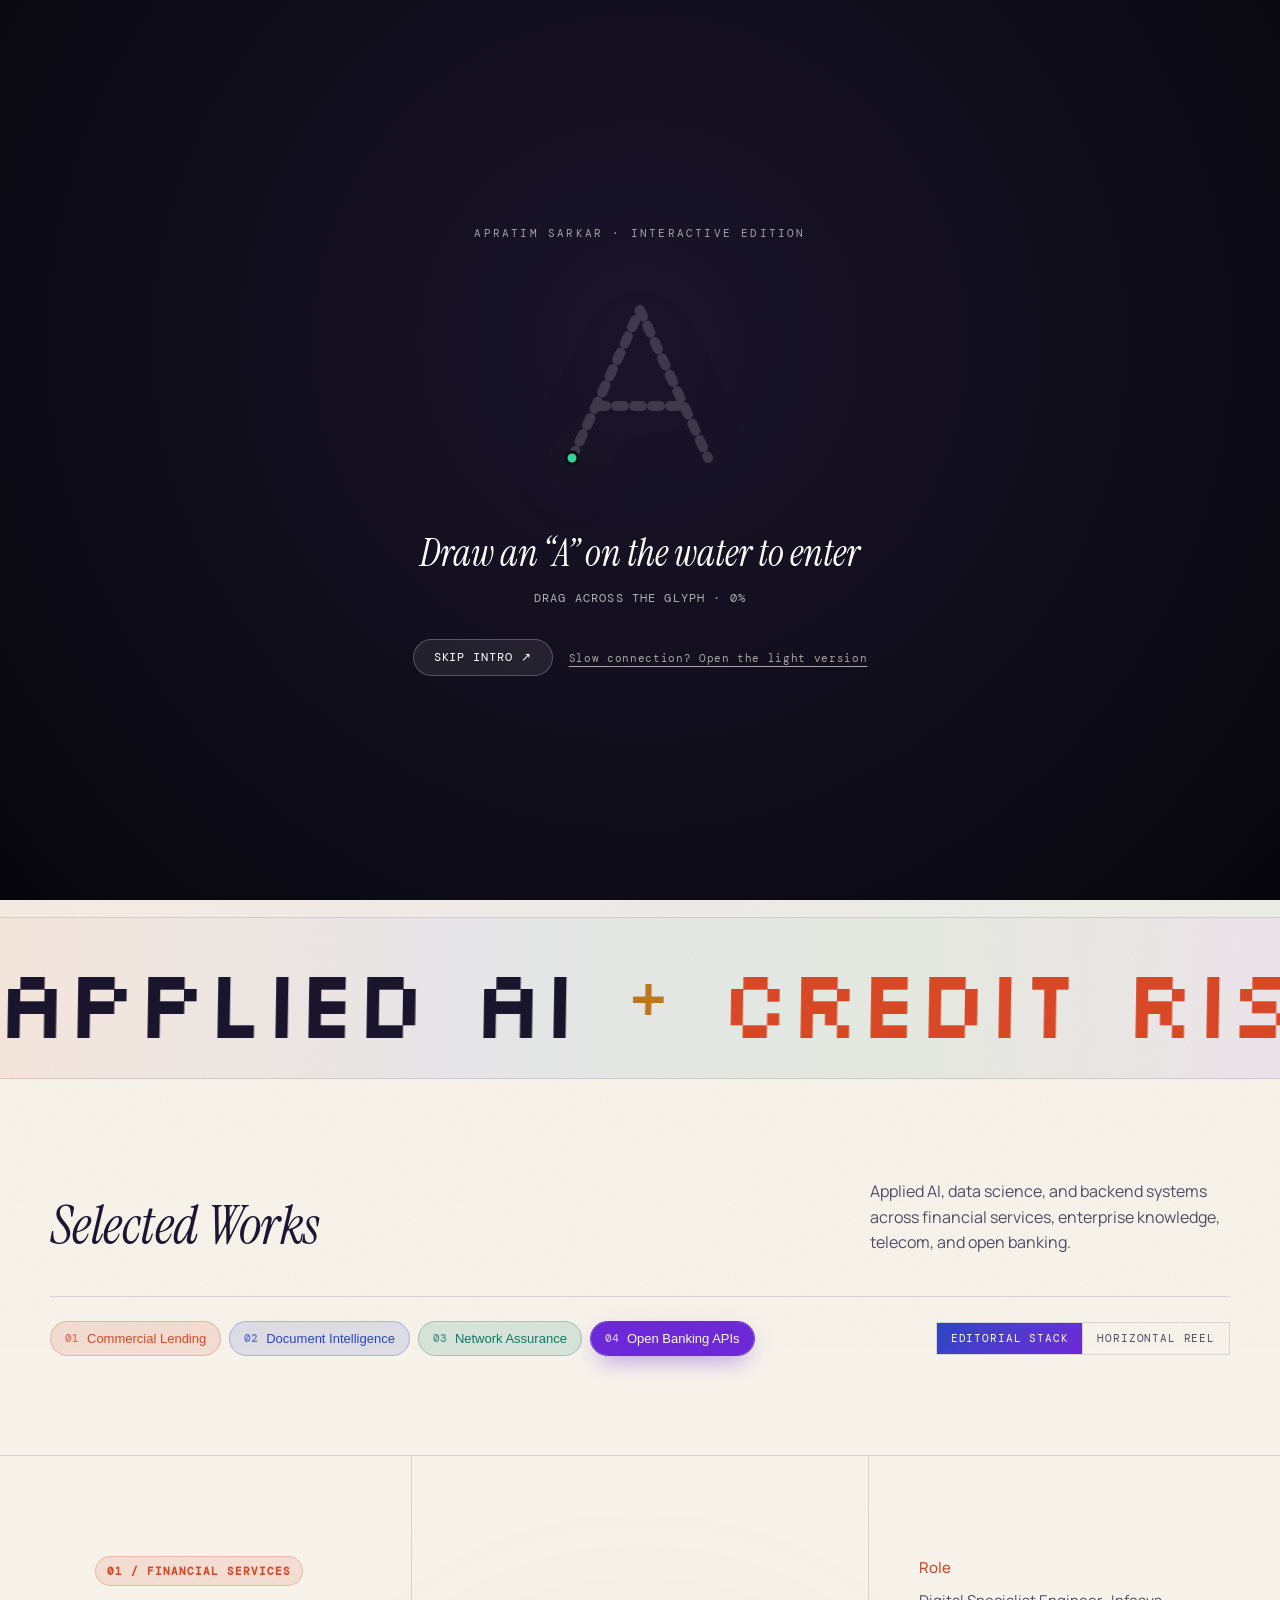
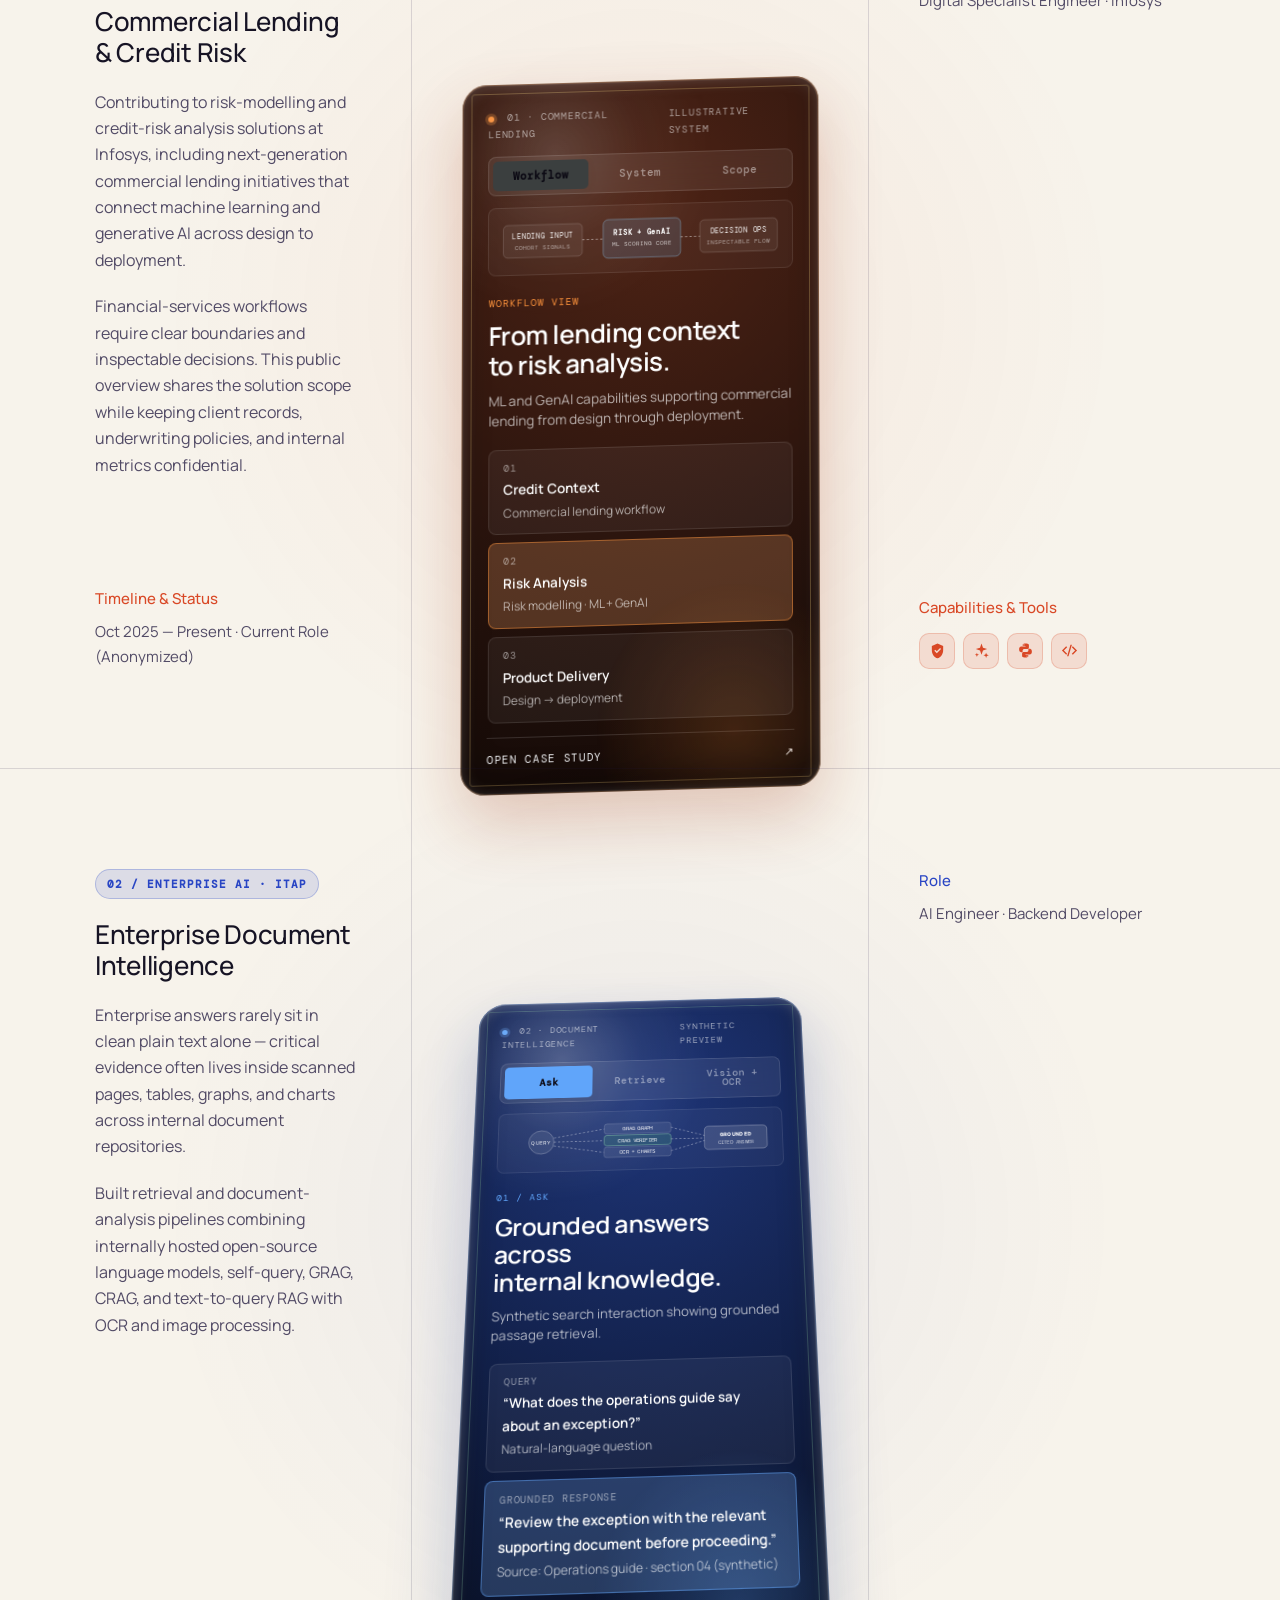
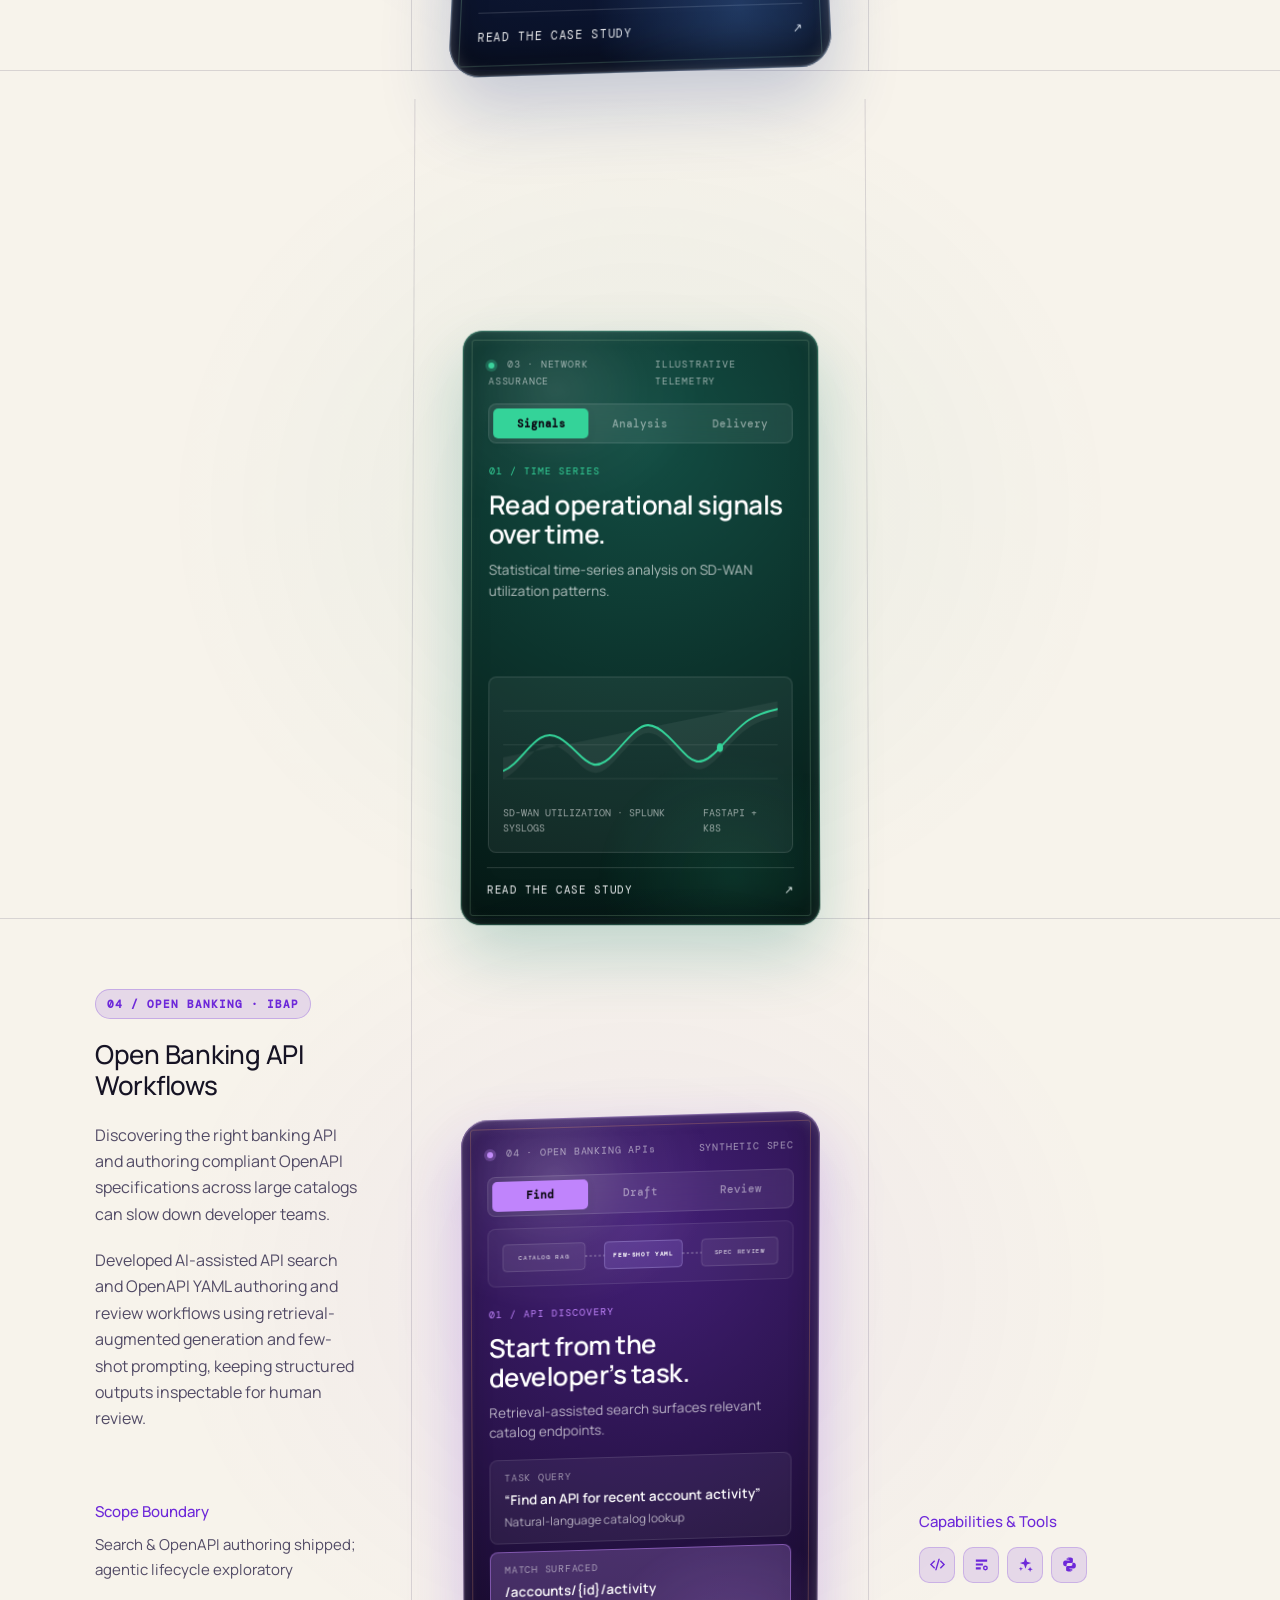
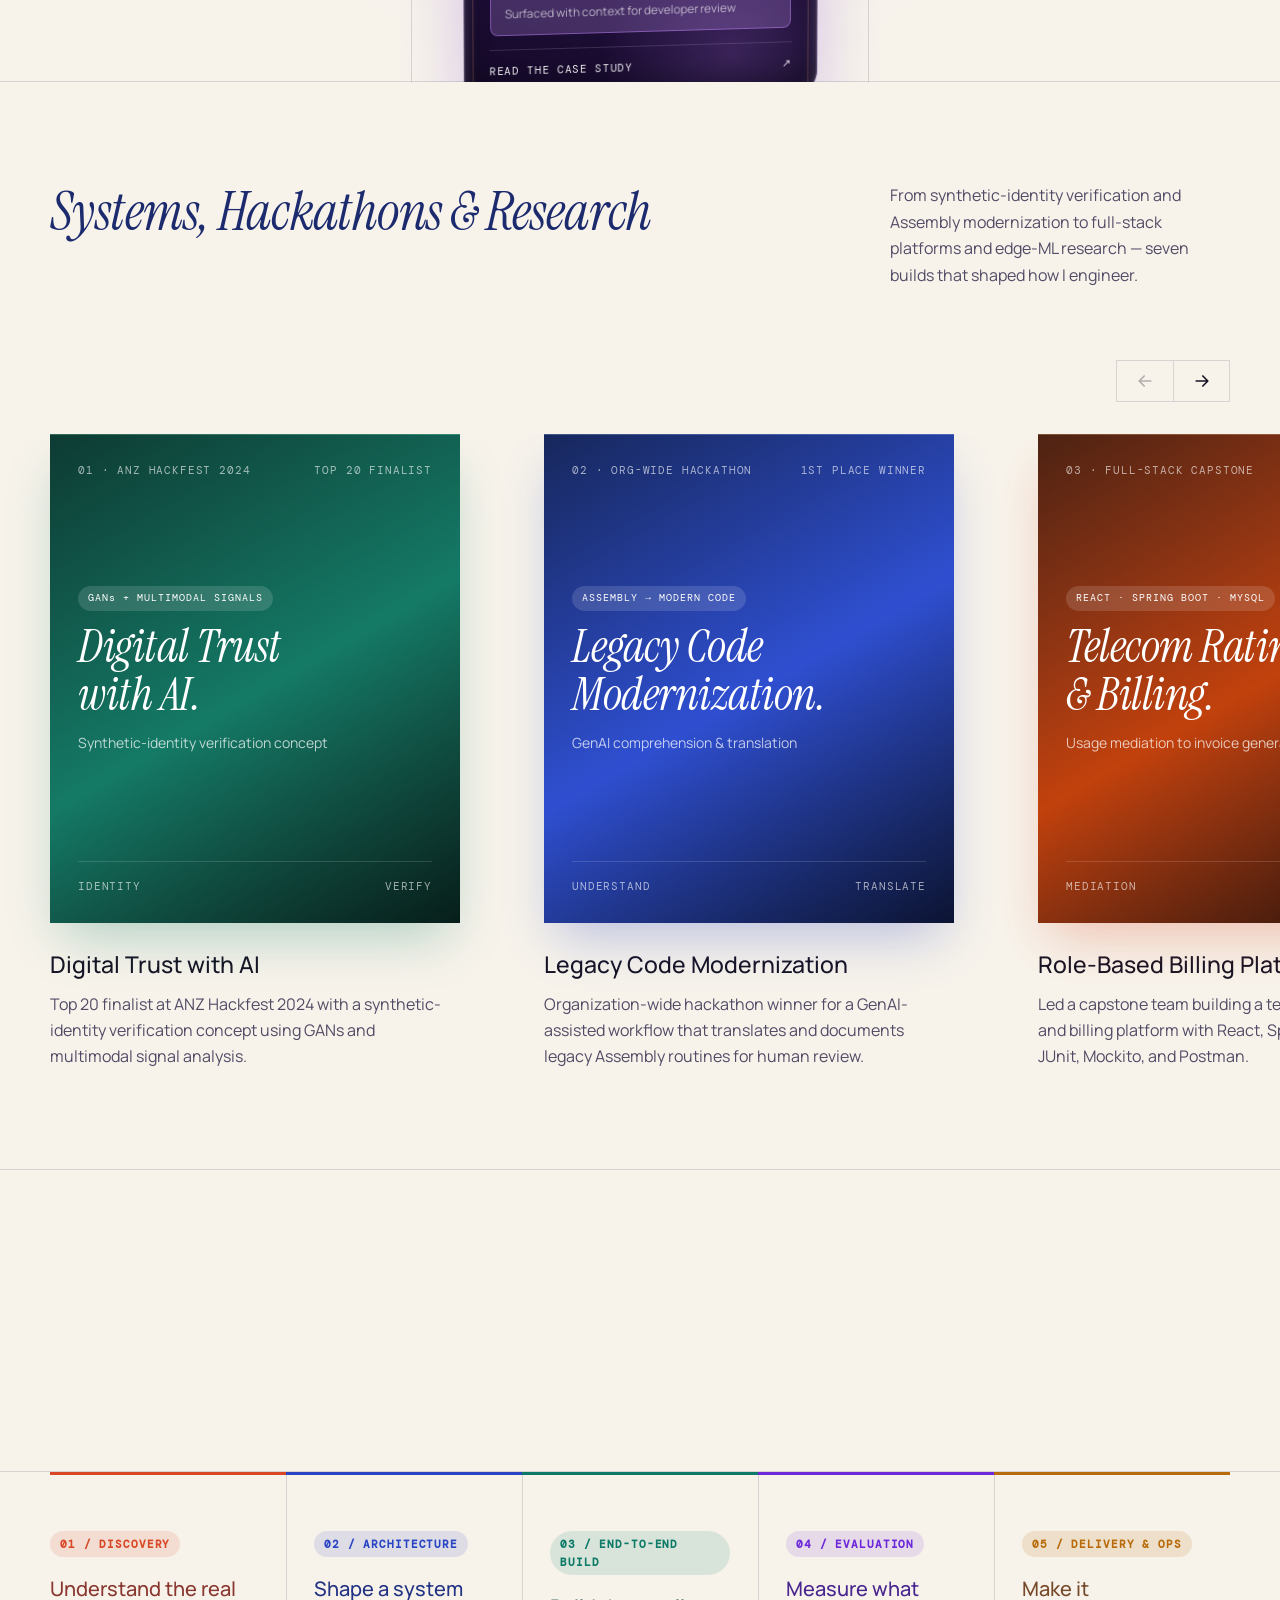
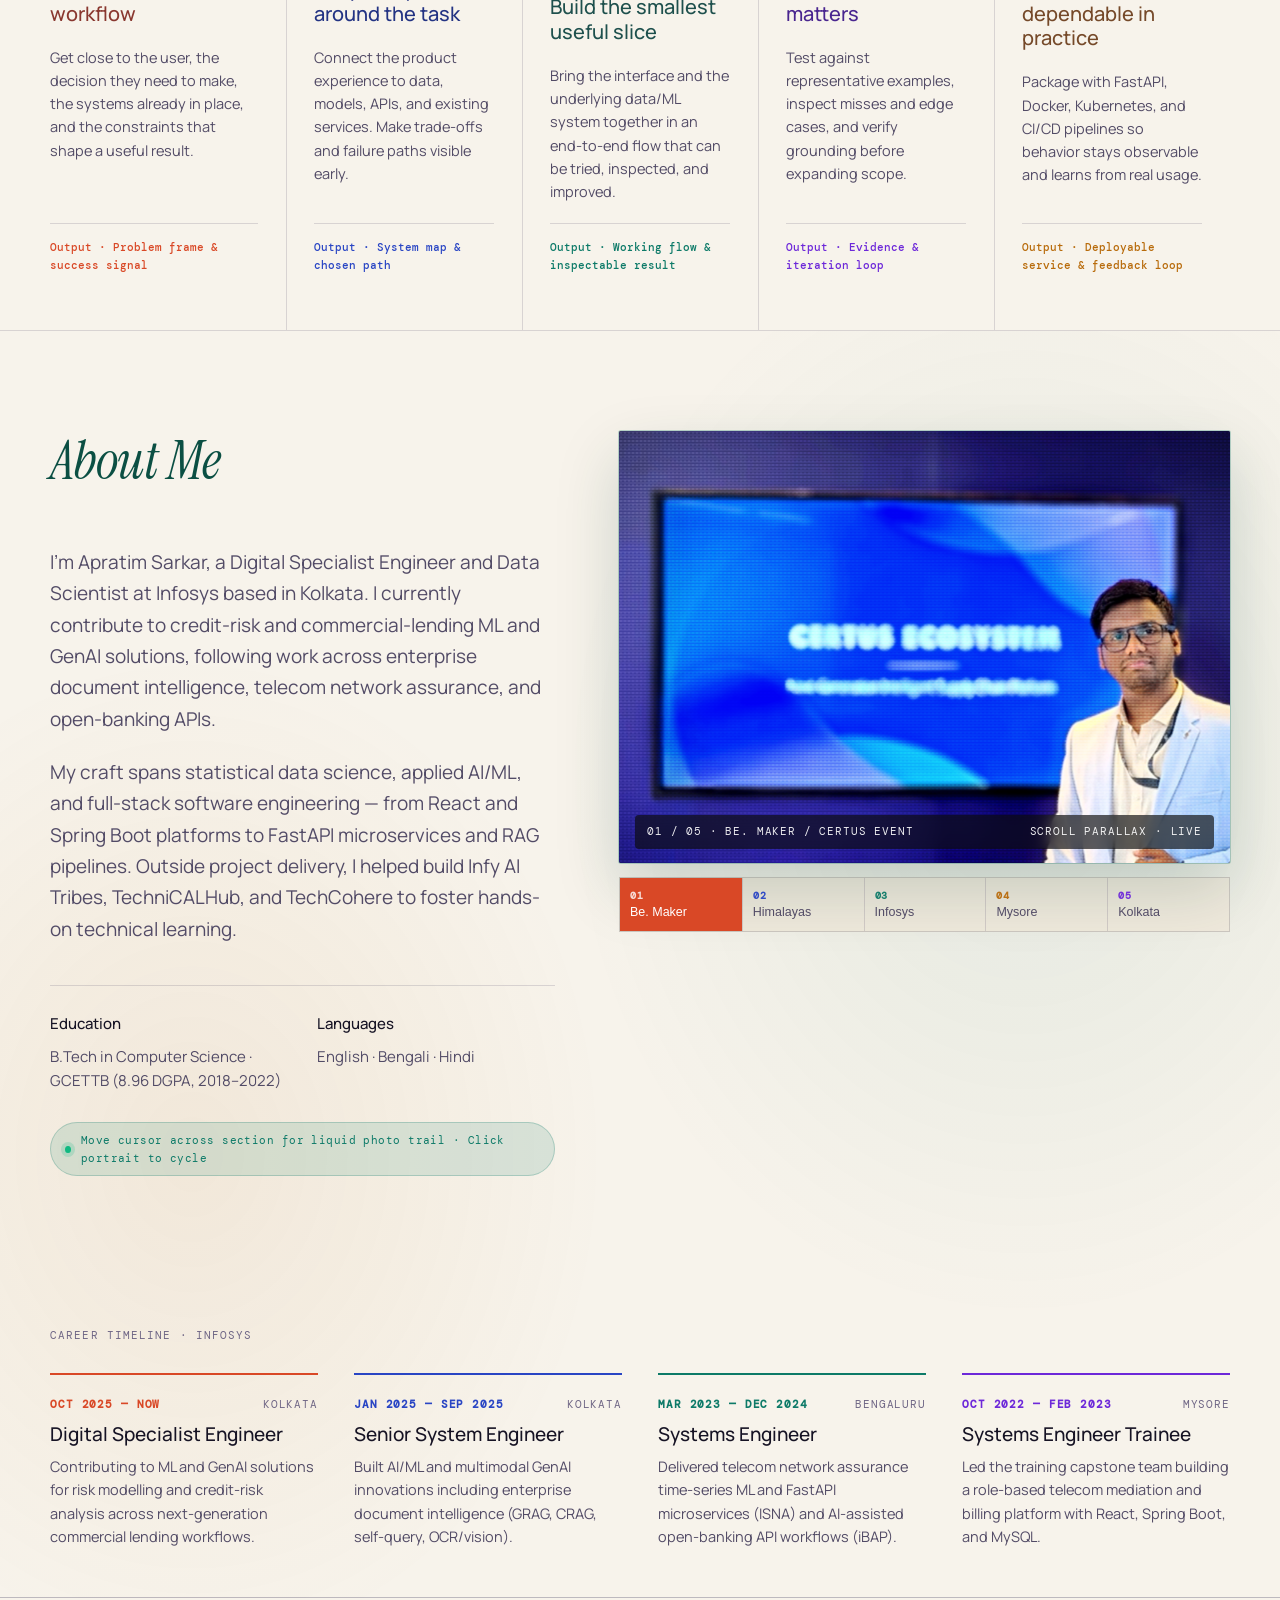
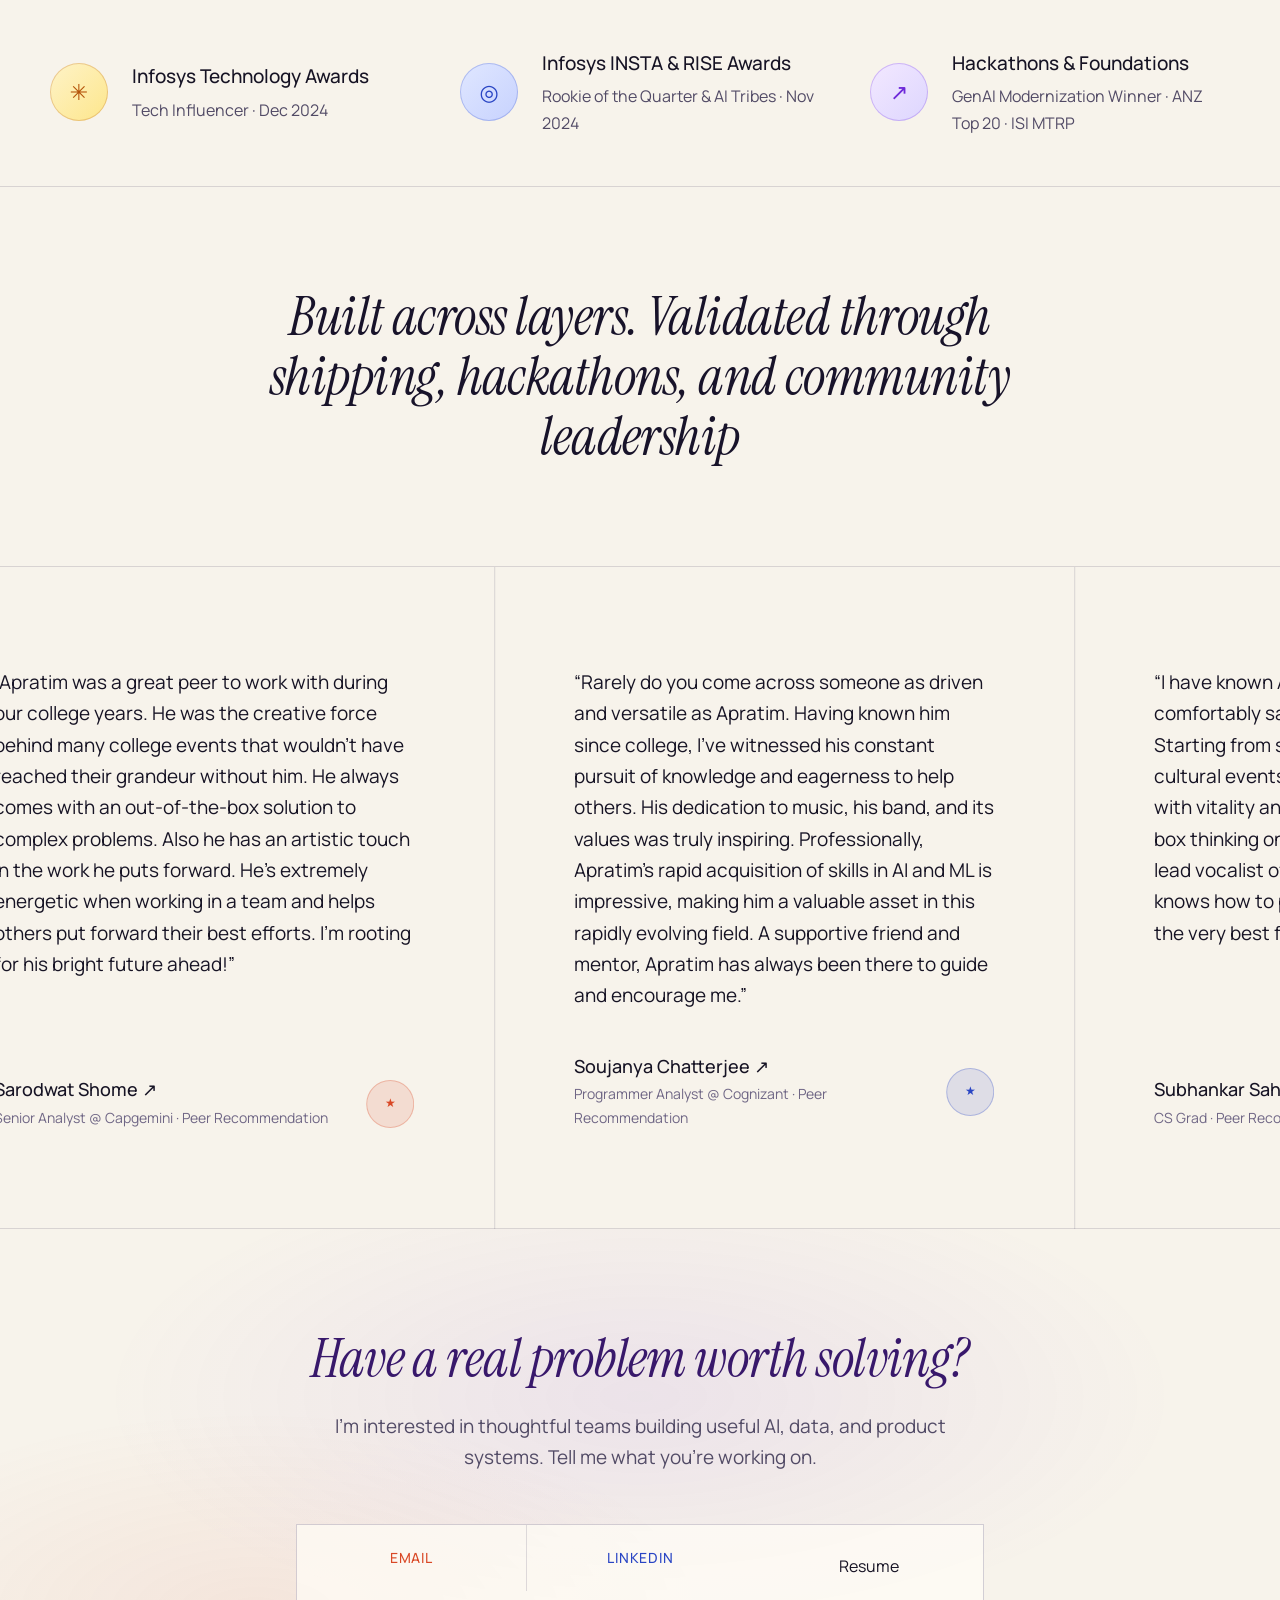
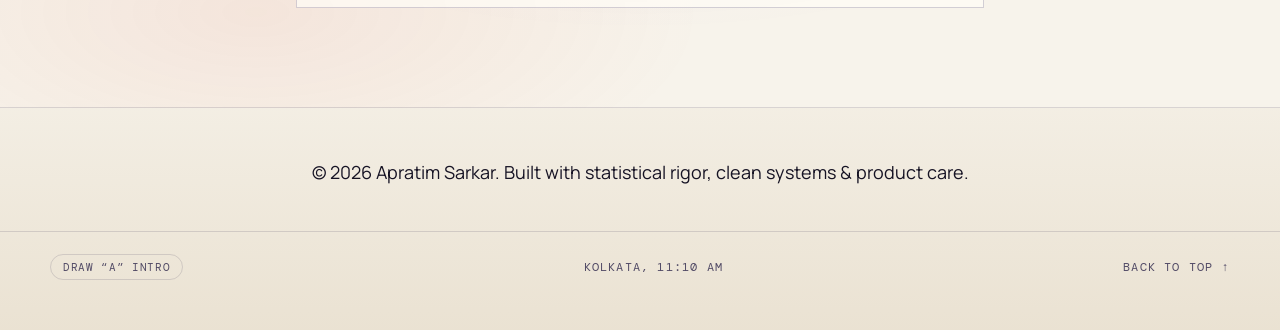
==== commit 8260bc1f: "ok" ====
--- a/index.html
+++ b/index.html
@@ -214,7 +214,6 @@
           <a class="jrp-navbar__link" href="#contact">Contact</a>
           <a class="jrp-navbar__link" href="#work">Works</a>
           <a class="jrp-navbar__link" href="#more-work">Projects</a>
-          <button type="button" class="jrp-navbar__link jrp-navbar__action" data-modal-open="modal-game" data-cursor-pill="Play Memory Game">Play Game</button>
           <button type="button" class="jrp-navbar__link jrp-navbar__action" data-modal-open="modal-resume" data-cursor-pill="Open Resume">Resume</button>
           <details class="mobile-nav-more">
             <summary>Menu <span aria-hidden="true">+</span></summary>
@@ -224,7 +223,6 @@
               <a href="#approach">Approach</a>
               <a href="#journey">Journey</a>
               <a href="#about">About Me</a>
-              <button type="button" class="mobile-nav-btn" data-modal-open="modal-game">Play Game</button>
               <button type="button" class="mobile-nav-btn" data-modal-open="modal-resume">Resume</button>
               <a href="#contact">Contact</a>
             </div>
@@ -1294,7 +1292,6 @@
       </p>
       <div class="jrp-footer__meta">
         <button type="button" class="jrp-footer__action" data-replay-intro title="Replay the water-gesture intro">Draw “A” Intro</button>
-        <button type="button" class="jrp-footer__action" data-modal-open="modal-game" title="Play the Systems Architecture Memory Game">Play Game</button>
         <span class="jrp-footer__time" data-local-time>KOLKATA, IN</span>
         <a class="jrp-footer__top" href="#top" data-back-top>Back to top <span aria-hidden="true">↑</span></a>
       </div>
@@ -1507,48 +1504,6 @@
       </div>
     </dialog>
 
-    <!-- ===== Interactive AI & Systems Architecture Memory Game Modal (jithinrp.com Play Game counterpart) ===== -->
-    <dialog class="jrp-modal jrp-modal--game" id="modal-game" closedby="any" aria-labelledby="modal-game-title">
-      <div class="jrp-modal__panel jrp-game">
-        <button class="jrp-modal__close" type="button" aria-label="Close dialog" data-modal-close autofocus>
-          <svg viewBox="0 0 24 24" aria-hidden="true"><path d="M6 6l12 12M18 6L6 18"/></svg>
-        </button>
-        <div class="jrp-game__header">
-          <div>
-            <p class="jrp-modal__eyebrow">Interactive Playground · Systems Memory Match</p>
-            <h2 class="jrp-modal__title" id="modal-game-title">Match the Architecture Stack</h2>
-          </div>
-          <div class="jrp-game__hud" aria-live="polite">
-            <div class="jrp-game__stat">
-              <span>Moves</span>
-              <strong data-game-moves>0</strong>
-            </div>
-            <div class="jrp-game__stat">
-              <span>Pairs</span>
-              <strong data-game-pairs>0 / 8</strong>
-            </div>
-            <div class="jrp-game__stat">
-              <span>Time</span>
-              <strong data-game-time>0:00</strong>
-            </div>
-            <div class="jrp-game__stat">
-              <span>Best</span>
-              <strong data-game-best>—</strong>
-            </div>
-            <button type="button" class="jrp-game__reset" data-game-reset>Shuffle ↻</button>
-          </div>
-        </div>
-        <p class="jrp-game__sub">
-          Flip two tiles to pair core components from my production stack — Credit Risk, Visual RAG, Time-Series AIOps, FastAPI, Kubernetes, Open LLMs, OpenAPI, and Python.
-        </p>
-        <div class="jrp-game__grid" data-game-grid role="grid" aria-label="Memory card grid"></div>
-        <div class="jrp-game__win" data-game-win hidden>
-          <p class="jrp-game__win-title" data-game-win-msg>Stack deployed! All 8 architecture pairs matched.</p>
-          <button type="button" class="jrp-game__reset" data-game-play-again>Play another round ↗</button>
-        </div>
-      </div>
-    </dialog>
-
     <!-- ===== Executive Resume Dossier Modal (Printable / Save as PDF) ===== -->
     <dialog class="jrp-modal jrp-modal--resume" id="modal-resume" closedby="any" aria-labelledby="modal-resume-title">
       <div class="jrp-modal__panel jrp-resume">
--- a/styles.css
+++ b/styles.css
@@ -15191,7 +15191,7 @@
 
 /* ==========================================================================
    PHASE 1-3 ENHANCEMENTS: MELTING PIXEL TITLE, GESTURE INTRO GATE, WATER
-   CANVAS MENISCUS, HOLD BUBBLE BURST, MEMORY GAME & RESUME DOSSIER
+   CANVAS MENISCUS, HOLD BUBBLE BURST & RESUME DOSSIER
    ========================================================================== */
 
 /* 1. Melting Pixel Title (#liquid-melt filter + per-char liquid blur & stretch) */
@@ -15559,7 +15559,7 @@
   will-change: transform;
 }
 
-/* 8. Modal Diagrams, Capability Tags, Memory Game & Resume Dossier */
+/* 8. Modal Diagrams, Capability Tags & Resume Dossier */
 .jrp-modal__diagram {
   margin: 20px 0 14px;
   padding: 14px;
@@ -15589,176 +15589,6 @@
   font-family: "DM Mono", monospace;
   font-size: 11px;
   color: var(--jrp-ink);
-}
-
-/* Interactive Memory Game Modal */
-.jrp-modal--game .jrp-modal__panel {
-  width: min(760px, calc(100vw - 32px));
-}
-
-.jrp-game__header {
-  display: flex;
-  justify-content: space-between;
-  align-items: flex-end;
-  flex-wrap: wrap;
-  gap: 16px;
-  margin-bottom: 12px;
-}
-
-.jrp-game__hud {
-  display: flex;
-  flex-wrap: wrap;
-  align-items: center;
-  gap: 12px;
-}
-
-.jrp-game__stat {
-  padding: 6px 12px;
-  border-radius: 8px;
-  background: var(--jrp-tile);
-  border: 1px solid var(--jrp-line);
-  display: flex;
-  flex-direction: column;
-  min-width: 68px;
-}
-
-.jrp-game__stat span {
-  font-family: "DM Mono", monospace;
-  font-size: 9.5px;
-  text-transform: uppercase;
-  letter-spacing: 0.08em;
-  color: var(--jrp-muted);
-}
-
-.jrp-game__stat strong {
-  font-family: "DM Mono", monospace;
-  font-size: 14px;
-  color: var(--jrp-ink);
-}
-
-.jrp-game__reset {
-  padding: 9px 15px;
-  border-radius: 999px;
-  border: 1px solid var(--jrp-ink);
-  background: var(--jrp-ink);
-  color: #ffffff;
-  font-family: "DM Mono", monospace;
-  font-size: 11px;
-  letter-spacing: 0.06em;
-  text-transform: uppercase;
-  cursor: pointer;
-  transition: background 0.22s ease, transform 0.2s ease;
-}
-
-.jrp-game__reset:hover {
-  background: var(--jrp-vermilion);
-  border-color: var(--jrp-vermilion);
-  transform: translateY(-1px);
-}
-
-.jrp-game__sub {
-  font-size: 14px;
-  color: var(--jrp-muted);
-  margin-bottom: 20px;
-}
-
-.jrp-game__grid {
-  display: grid;
-  grid-template-columns: repeat(4, 1fr);
-  gap: 12px;
-  perspective: 900px;
-}
-
-.jrp-game__card {
-  position: relative;
-  aspect-ratio: 4 / 3;
-  border: 0;
-  background: transparent;
-  padding: 0;
-  cursor: pointer;
-  transform-style: preserve-3d;
-  transition: transform 0.46s cubic-bezier(0.22, 1, 0.36, 1);
-}
-
-.jrp-game__card.is-flipped,
-.jrp-game__card.is-matched {
-  transform: rotateY(180deg);
-}
-
-.jrp-game__face {
-  position: absolute;
-  inset: 0;
-  border-radius: 12px;
-  backface-visibility: hidden;
-  -webkit-backface-visibility: hidden;
-  display: flex;
-  flex-direction: column;
-  align-items: center;
-  justify-content: center;
-  gap: 6px;
-  padding: 10px;
-  border: 1px solid var(--jrp-line);
-}
-
-.jrp-game__face--front {
-  background: linear-gradient(145deg, #1b162e 0%, #100d1c 100%);
-  color: rgba(255, 255, 255, 0.72);
-  font-family: var(--jrp-pixel);
-  font-size: 18px;
-  box-shadow: 0 8px 20px rgba(22, 19, 36, 0.12);
-}
-
-.jrp-game__card:hover:not(.is-flipped):not(.is-matched) .jrp-game__face--front {
-  border-color: var(--jrp-vermilion-bright);
-  color: #ffffff;
-}
-
-.jrp-game__face--back {
-  background: #ffffff;
-  color: var(--jrp-ink);
-  transform: rotateY(180deg);
-  border: 2px solid var(--card-accent, var(--jrp-cobalt));
-  box-shadow: 0 10px 24px rgba(22, 19, 36, 0.08);
-}
-
-.jrp-game__card.is-matched .jrp-game__face--back {
-  background: color-mix(in oklab, var(--card-accent, #0d7a68) 12%, #ffffff);
-}
-
-.jrp-game__face--back svg {
-  width: 26px;
-  height: 26px;
-  fill: var(--card-accent, var(--jrp-cobalt));
-}
-
-.jrp-game__face--back strong {
-  font-family: "DM Mono", monospace;
-  font-size: 10.5px;
-  letter-spacing: 0.04em;
-  text-align: center;
-}
-
-.jrp-game__win {
-  margin-top: 18px;
-  padding: 16px 20px;
-  border-radius: 12px;
-  background: rgba(13, 122, 104, 0.12);
-  border: 1px solid #0d7a68;
-  display: flex;
-  align-items: center;
-  justify-content: space-between;
-  gap: 14px;
-  flex-wrap: wrap;
-}
-
-.jrp-game__win[hidden] {
-  display: none !important;
-}
-
-.jrp-game__win-title {
-  font-weight: 600;
-  color: #095447;
-  font-size: 14.5px;
 }
 
 /* Resume Dossier Modal */
@@ -15827,10 +15657,6 @@
 @media (max-width: 720px) {
   .jrp-resume__grid {
     grid-template-columns: 1fr;
-  }
-  .jrp-game__grid {
-    grid-template-columns: repeat(4, 1fr);
-    gap: 8px;
   }
 }
 
@@ -15986,9 +15812,7 @@
     scale(var(--case-mono-scale, 1))
     rotateX(calc(var(--case-mono-rx, 0deg) + var(--mono-rx, 0deg)))
     rotateY(var(--mono-ry, 0deg)) !important;
-  transition:
-    transform 0.22s cubic-bezier(0.22, 1, 0.36, 1),
-    box-shadow 0.35s ease !important;
+  transition: box-shadow 0.35s ease !important;
 }
 
 body.jrp-case-page .jrp-case-showcase .jrp-monolith__cards {
@@ -15997,7 +15821,14 @@
   gap: 14px !important;
 }
 
-/* 3. Scroll-Entry Staggered Reveals & Spring Lean on Project Pages */
+/* 3. High-Performance Scroll-Entry Reveals & Off-Screen Deferral on Project Pages */
+body.jrp-case-page .jrp-case-section:not(:first-of-type),
+body.jrp-case-page .jrp-case-compare,
+body.jrp-case-page .jrp-case-next {
+  content-visibility: auto;
+  contain-intrinsic-size: auto none auto 500px;
+}
+
 body.jrp-case-page .jrp-case-meta__item,
 body.jrp-case-page .jrp-case-kpi__card,
 body.jrp-case-page .jrp-case-section,
@@ -16005,12 +15836,10 @@
 body.jrp-case-page .jrp-case-compare__card,
 body.jrp-case-page .jrp-case-proj {
   opacity: 0;
-  transform: translateY(26px) skewY(var(--scroll-lean, 0deg));
+  transform: translateY(22px);
   transition:
-    opacity 0.68s cubic-bezier(0.22, 1, 0.36, 1),
-    transform 0.68s cubic-bezier(0.22, 1, 0.36, 1),
-    border-color 0.25s ease,
-    box-shadow 0.25s ease;
+    opacity 0.48s cubic-bezier(0.22, 1, 0.36, 1),
+    transform 0.48s cubic-bezier(0.22, 1, 0.36, 1);
 }
 
 body.jrp-case-page .jrp-case-meta__item.is-revealed,
@@ -16026,7 +15855,7 @@
 html:not(.motion-enabled) body.jrp-case-page .jrp-case-compare__card,
 html:not(.motion-enabled) body.jrp-case-page .jrp-case-proj {
   opacity: 1;
-  transform: translateY(0) skewY(var(--scroll-lean, 0deg));
+  transform: translateY(0);
 }
 
 body.jrp-case-page .jrp-case-meta__item:nth-child(2),
@@ -16179,110 +16008,130 @@
   color: #ffffff;
 }
 
-.jrp-case-proj__tab[aria-selected="true"] {
+.jrp-case-proj__tab[aria-selected="true"],
+.jrp-case-proj__tab.is-active {
   background: var(--case-accent, #d94826);
   color: #ffffff;
   font-weight: 600;
+  box-shadow: 0 4px 14px color-mix(in oklab, var(--case-accent, #d94826) 45%, transparent);
 }
 
 .jrp-case-proj__pane[hidden] {
   display: none !important;
 }
 
-.jrp-case-proj__grid {
-  display: grid;
-  grid-template-columns: 1.15fr 1fr;
-  gap: 24px;
-  align-items: start;
-}
-
-@media (max-width: 780px) {
-  .jrp-case-proj__grid {
-    grid-template-columns: 1fr;
-  }
-}
-
-.jrp-case-proj__narrative h4 {
-  font-size: 18px;
+.jrp-case-proj__pane {
+  display: flex;
+  flex-direction: column;
+  gap: 20px;
+  animation: jrp-proj-fade 0.2s ease-out;
+}
+
+@keyframes jrp-proj-fade {
+  from {
+    opacity: 0;
+    transform: translateY(4px);
+  }
+  to {
+    opacity: 1;
+    transform: translateY(0);
+  }
+}
+
+/* Metric / Signal Bars */
+.jrp-case-proj__bars {
+  display: flex;
+  flex-direction: column;
+  gap: 16px;
+  background: rgba(255, 255, 255, 0.035);
+  padding: 20px 22px;
+  border-radius: 14px;
+  border: 1px solid rgba(255, 255, 255, 0.08);
+}
+
+.jrp-case-proj__row {
+  display: flex;
+  flex-direction: column;
+  gap: 8px;
+}
+
+.jrp-case-proj__label {
+  display: flex;
+  justify-content: space-between;
+  align-items: baseline;
+  flex-wrap: wrap;
+  gap: 8px;
+}
+
+.jrp-case-proj__label strong {
+  font-size: 13.5px;
   font-weight: 600;
   color: #ffffff;
-  margin: 0 0 10px;
-}
-
-.jrp-case-proj__narrative p {
-  font-size: 14px !important;
-  line-height: 1.65 !important;
-  color: rgba(247, 243, 235, 0.78) !important;
-  margin: 0 0 14px !important;
-}
-
-.jrp-proj-pills {
-  display: flex;
-  flex-wrap: wrap;
-  gap: 8px;
-  margin-top: 12px;
-}
-
-.jrp-proj-pills span {
-  font-family: "DM Mono", monospace;
-  font-size: 10.5px;
-  padding: 5px 10px;
-  border-radius: 6px;
-  background: rgba(255, 255, 255, 0.08);
-  border: 1px solid rgba(255, 255, 255, 0.14);
-  color: #ffffff;
-}
-
-.jrp-proj-bars {
-  display: flex;
-  flex-direction: column;
-  gap: 13px;
-  background: rgba(255, 255, 255, 0.04);
-  padding: 18px;
-  border-radius: 12px;
-  border: 1px solid rgba(255, 255, 255, 0.08);
-}
-
-.jrp-proj-bar__row {
-  display: flex;
-  justify-content: space-between;
-  font-family: "DM Mono", monospace;
-  font-size: 11px;
-  color: rgba(247, 243, 235, 0.88);
-  margin-bottom: 5px;
-}
-
-.jrp-proj-bar__track {
-  height: 7px;
+  letter-spacing: -0.01em;
+}
+
+.jrp-case-proj__label span {
+  font-size: 12px;
+  color: rgba(247, 243, 235, 0.65);
+  font-weight: 400;
+}
+
+.jrp-case-proj__track {
+  display: block;
+  height: 6px;
+  width: 100%;
+  background: rgba(255, 255, 255, 0.09);
   border-radius: 999px;
-  background: rgba(255, 255, 255, 0.1);
   overflow: hidden;
-}
-
-.jrp-proj-bar__fill {
+  position: relative;
+}
+
+.jrp-case-proj__track i,
+.jrp-case-proj__track [data-bar-pct] {
   display: block;
   height: 100%;
   width: var(--bar-pct, 0%);
   background: linear-gradient(90deg, var(--case-accent, #d94826), var(--case-accent-bright, #fb923c));
   border-radius: 999px;
-  transition: width 0.9s cubic-bezier(0.22, 1, 0.36, 1);
-}
-
-.jrp-proj-code {
-  margin: 0;
-  padding: 16px;
-  border-radius: 12px;
-  background: rgba(7, 6, 12, 0.72);
-  border: 1px solid rgba(255, 255, 255, 0.12);
-  font-family: "DM Mono", monospace;
-  font-size: 11.5px;
-  line-height: 1.55;
-  color: #e2e8f0;
-  overflow-x: auto;
-}
-
-
-
-
-
-
+  transition: width 0.45s cubic-bezier(0.16, 1, 0.3, 1);
+  will-change: width;
+}
+
+/* Metadata Matrix */
+.jrp-case-proj__meta {
+  display: grid;
+  grid-template-columns: repeat(auto-fit, minmax(220px, 1fr));
+  gap: 14px;
+  background: rgba(255, 255, 255, 0.02);
+  padding: 18px 20px;
+  border-radius: 14px;
+  border: 1px solid rgba(255, 255, 255, 0.06);
+}
+
+.jrp-case-proj__meta > div {
+  display: flex;
+  flex-direction: column;
+  gap: 6px;
+}
+
+.jrp-case-proj__meta span {
+  font-family: var(--jrp-mono, "DM Mono", monospace);
+  font-size: 10px;
+  letter-spacing: 0.12em;
+  text-transform: uppercase;
+  color: var(--case-accent-bright, #fb923c);
+  font-weight: 600;
+}
+
+.jrp-case-proj__meta strong {
+  font-size: 12.5px;
+  line-height: 1.5;
+  color: rgba(247, 243, 235, 0.92);
+  font-weight: 500;
+}
+
+
+
+
+
+
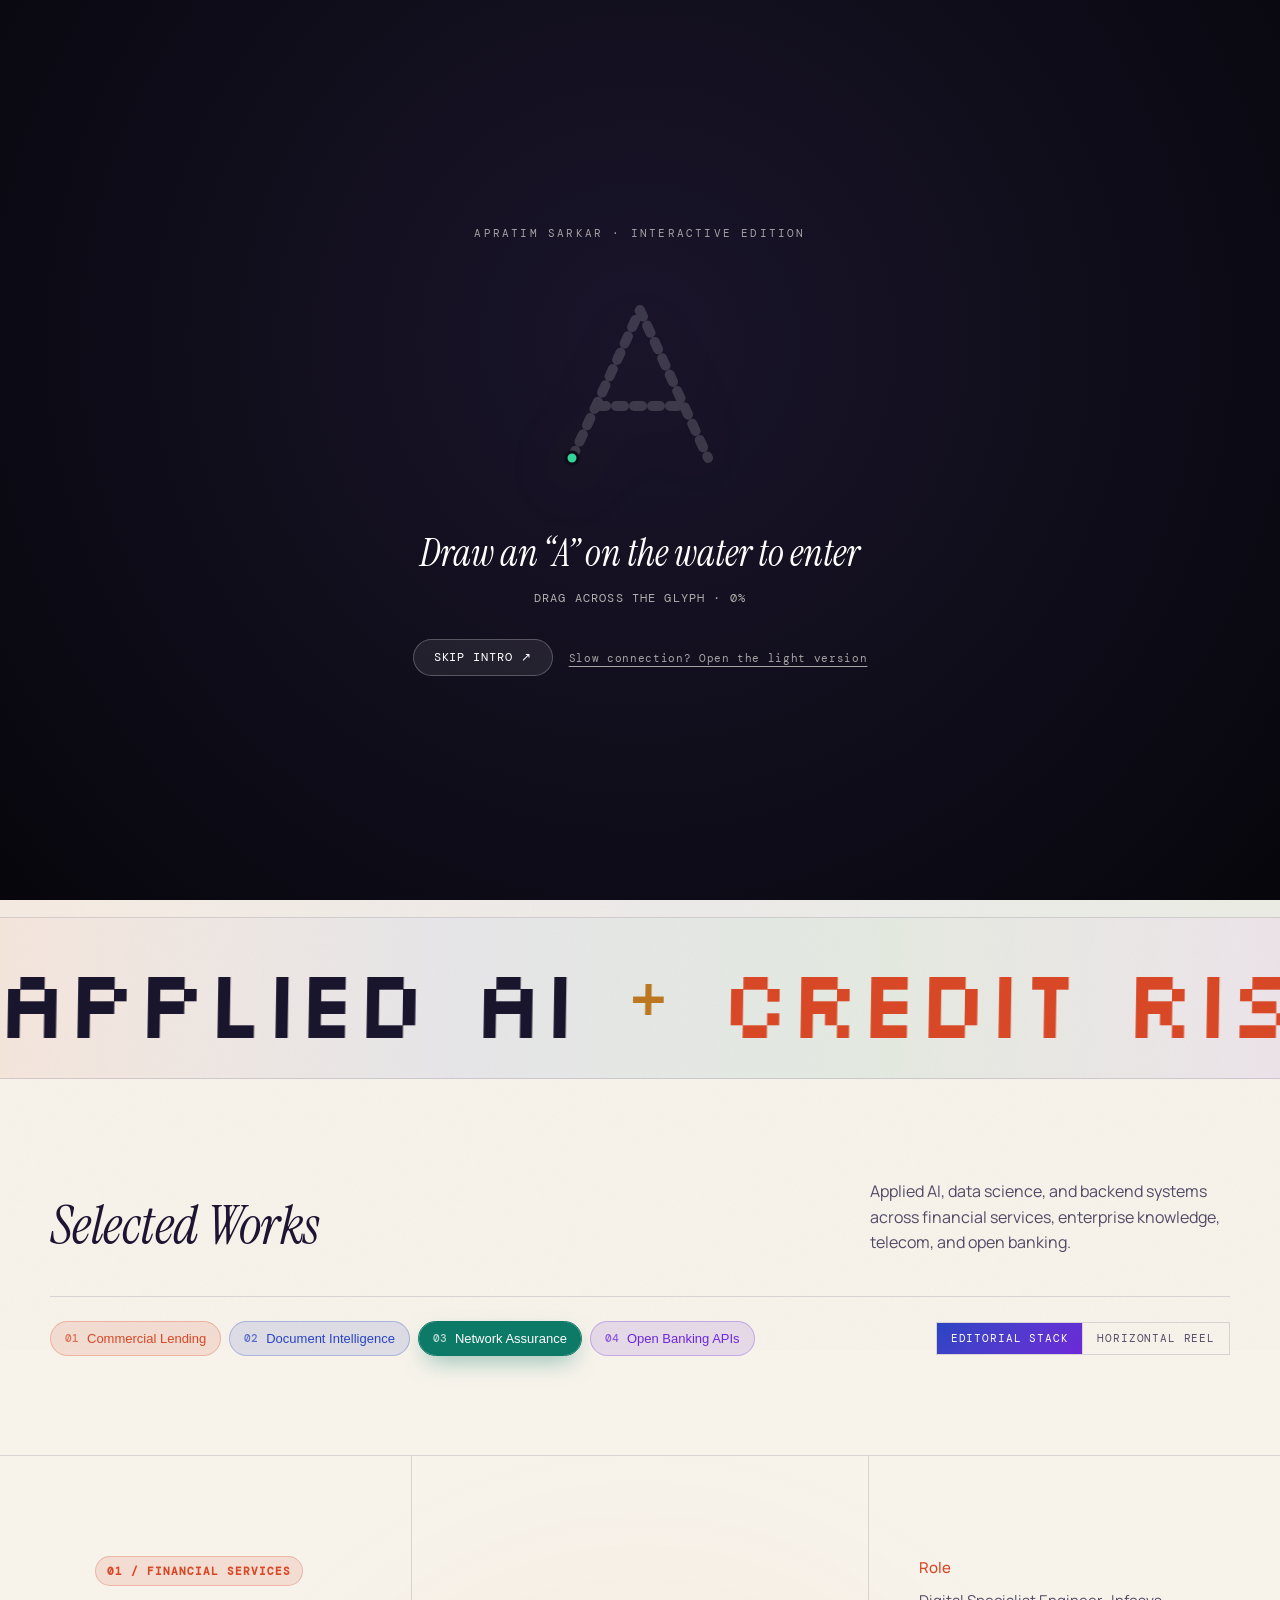
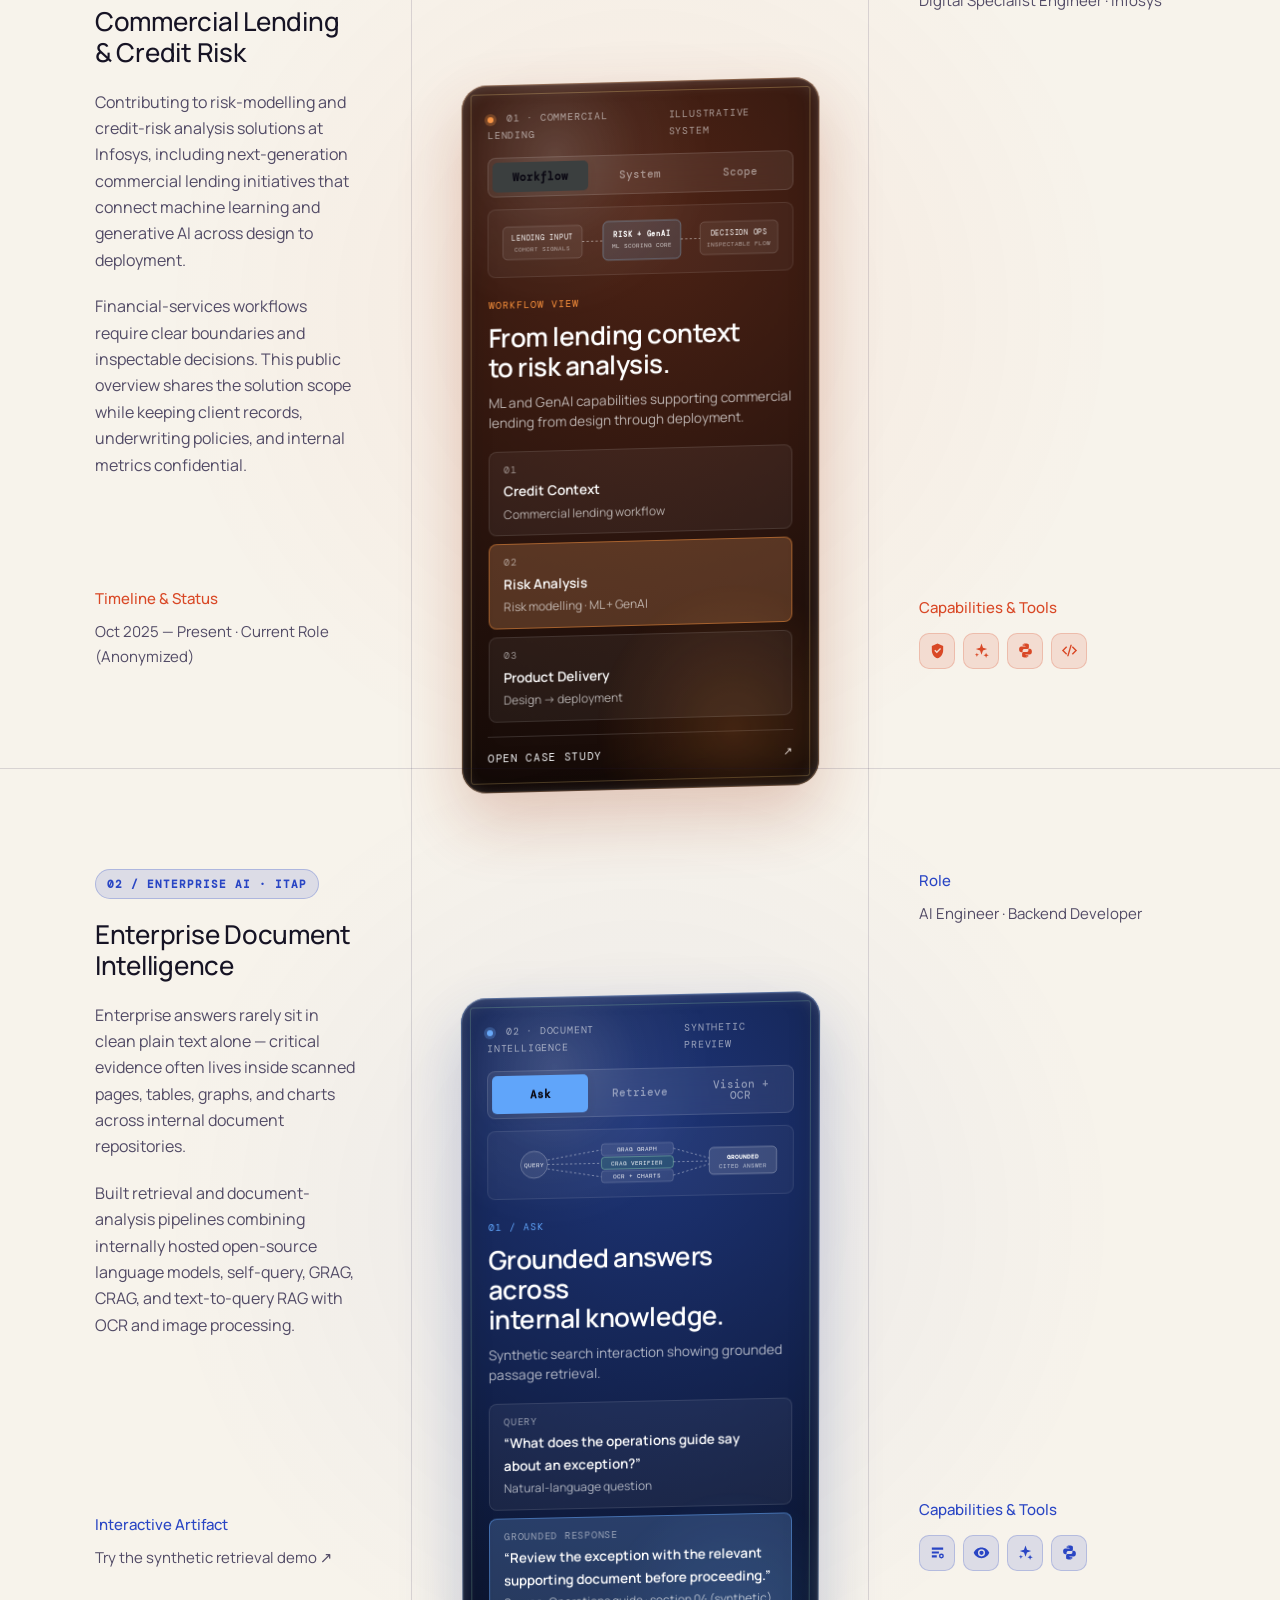
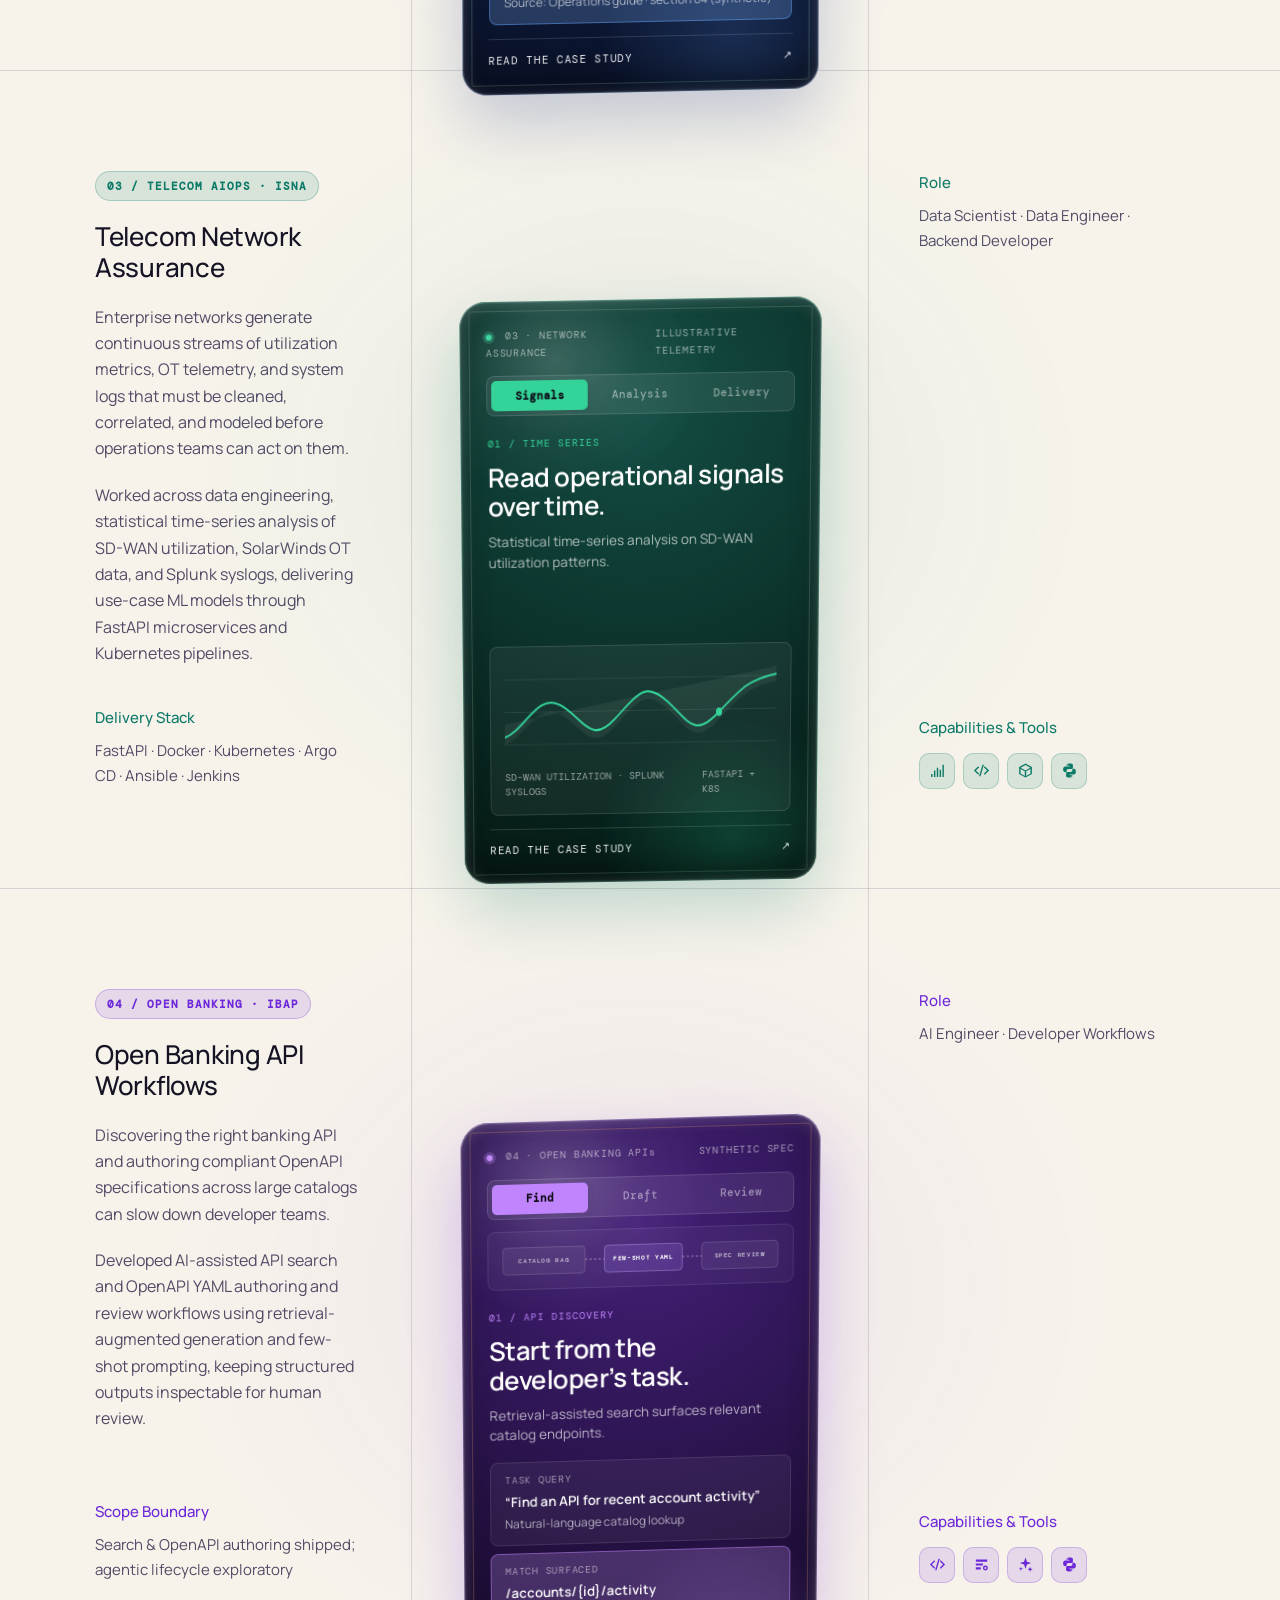
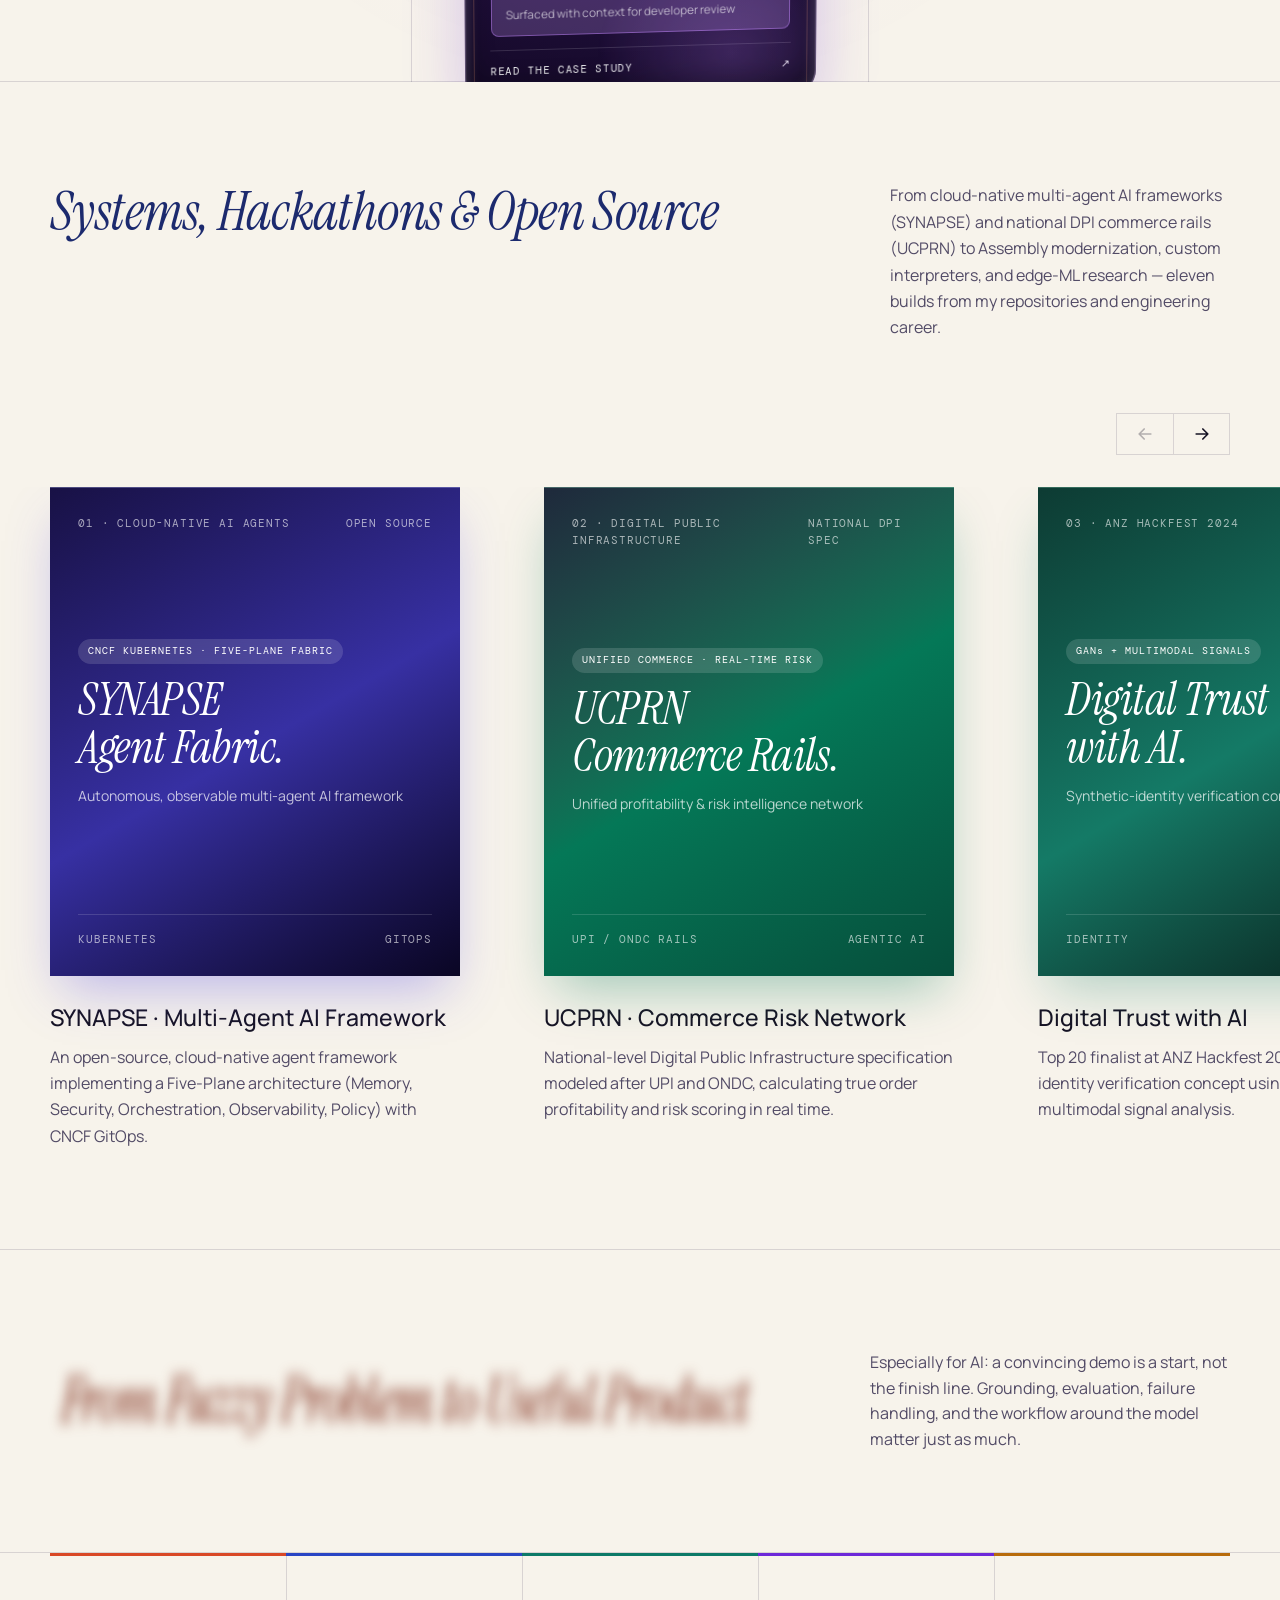
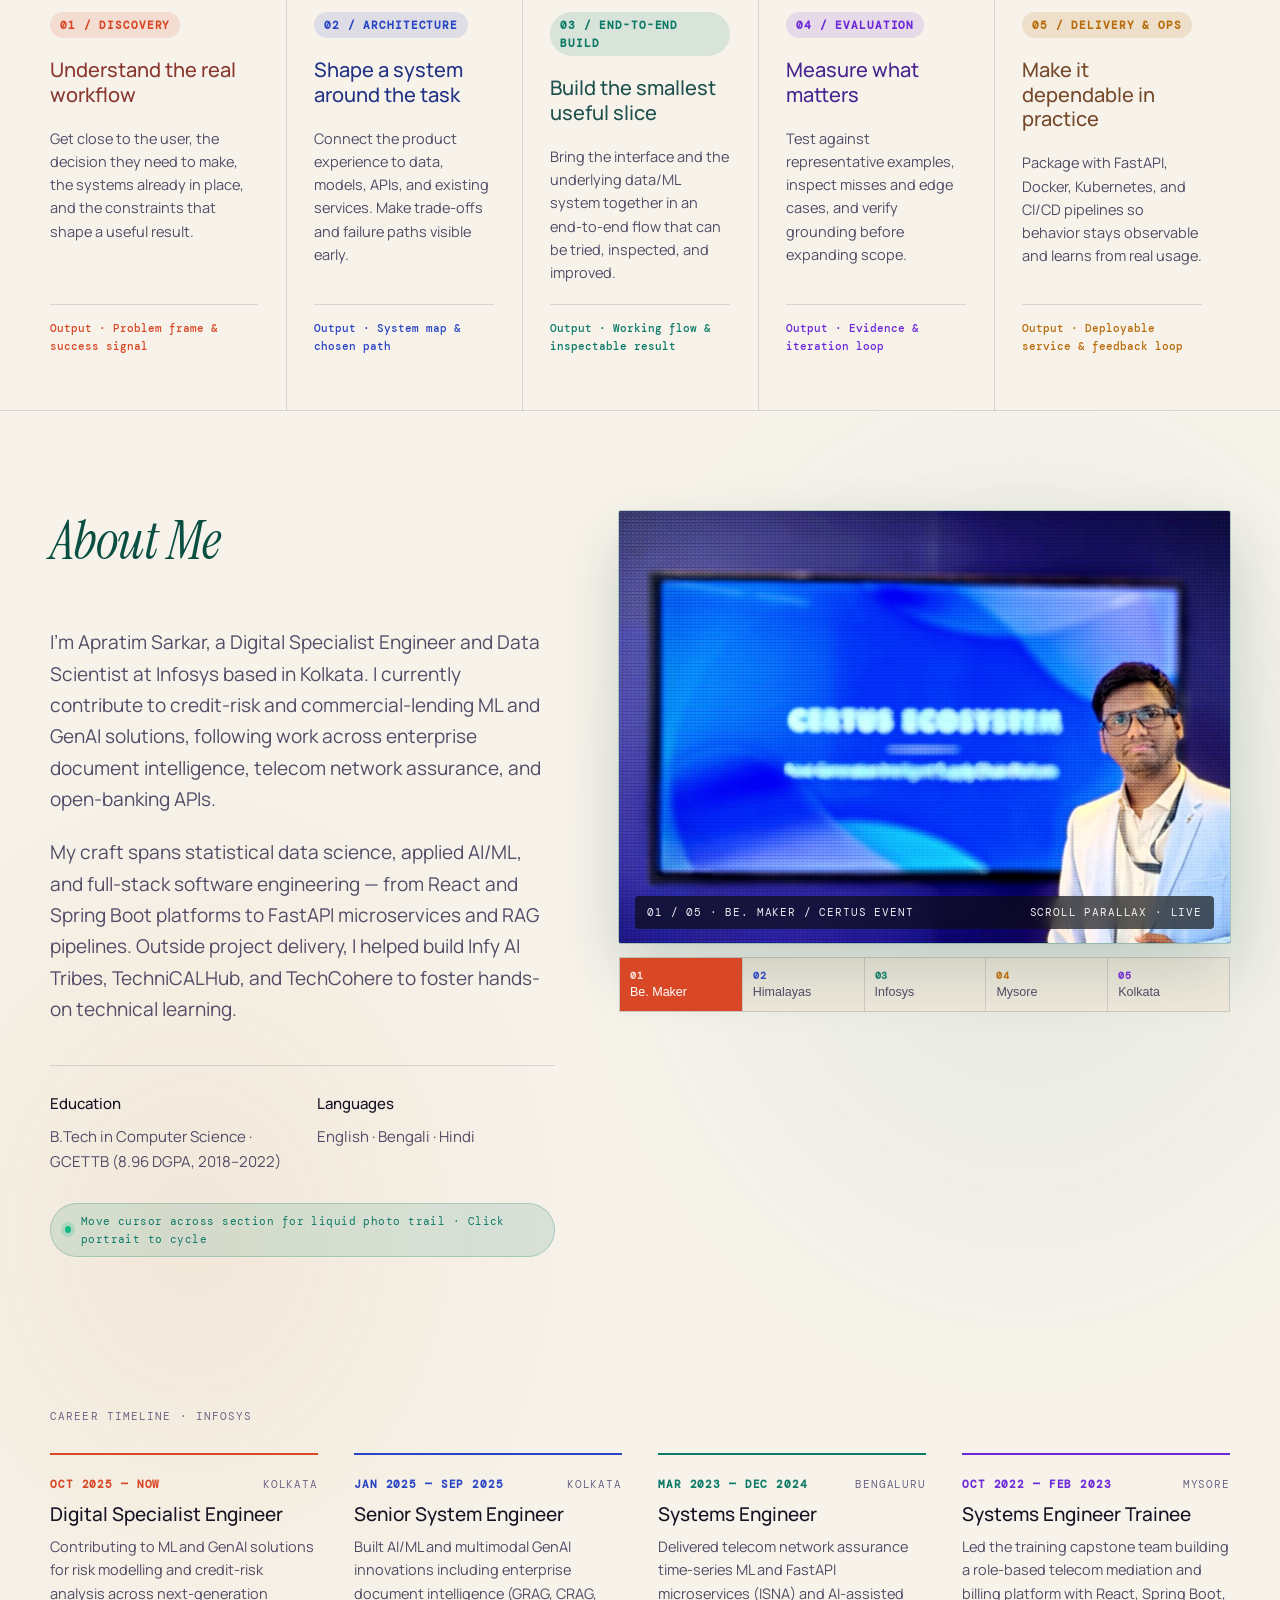
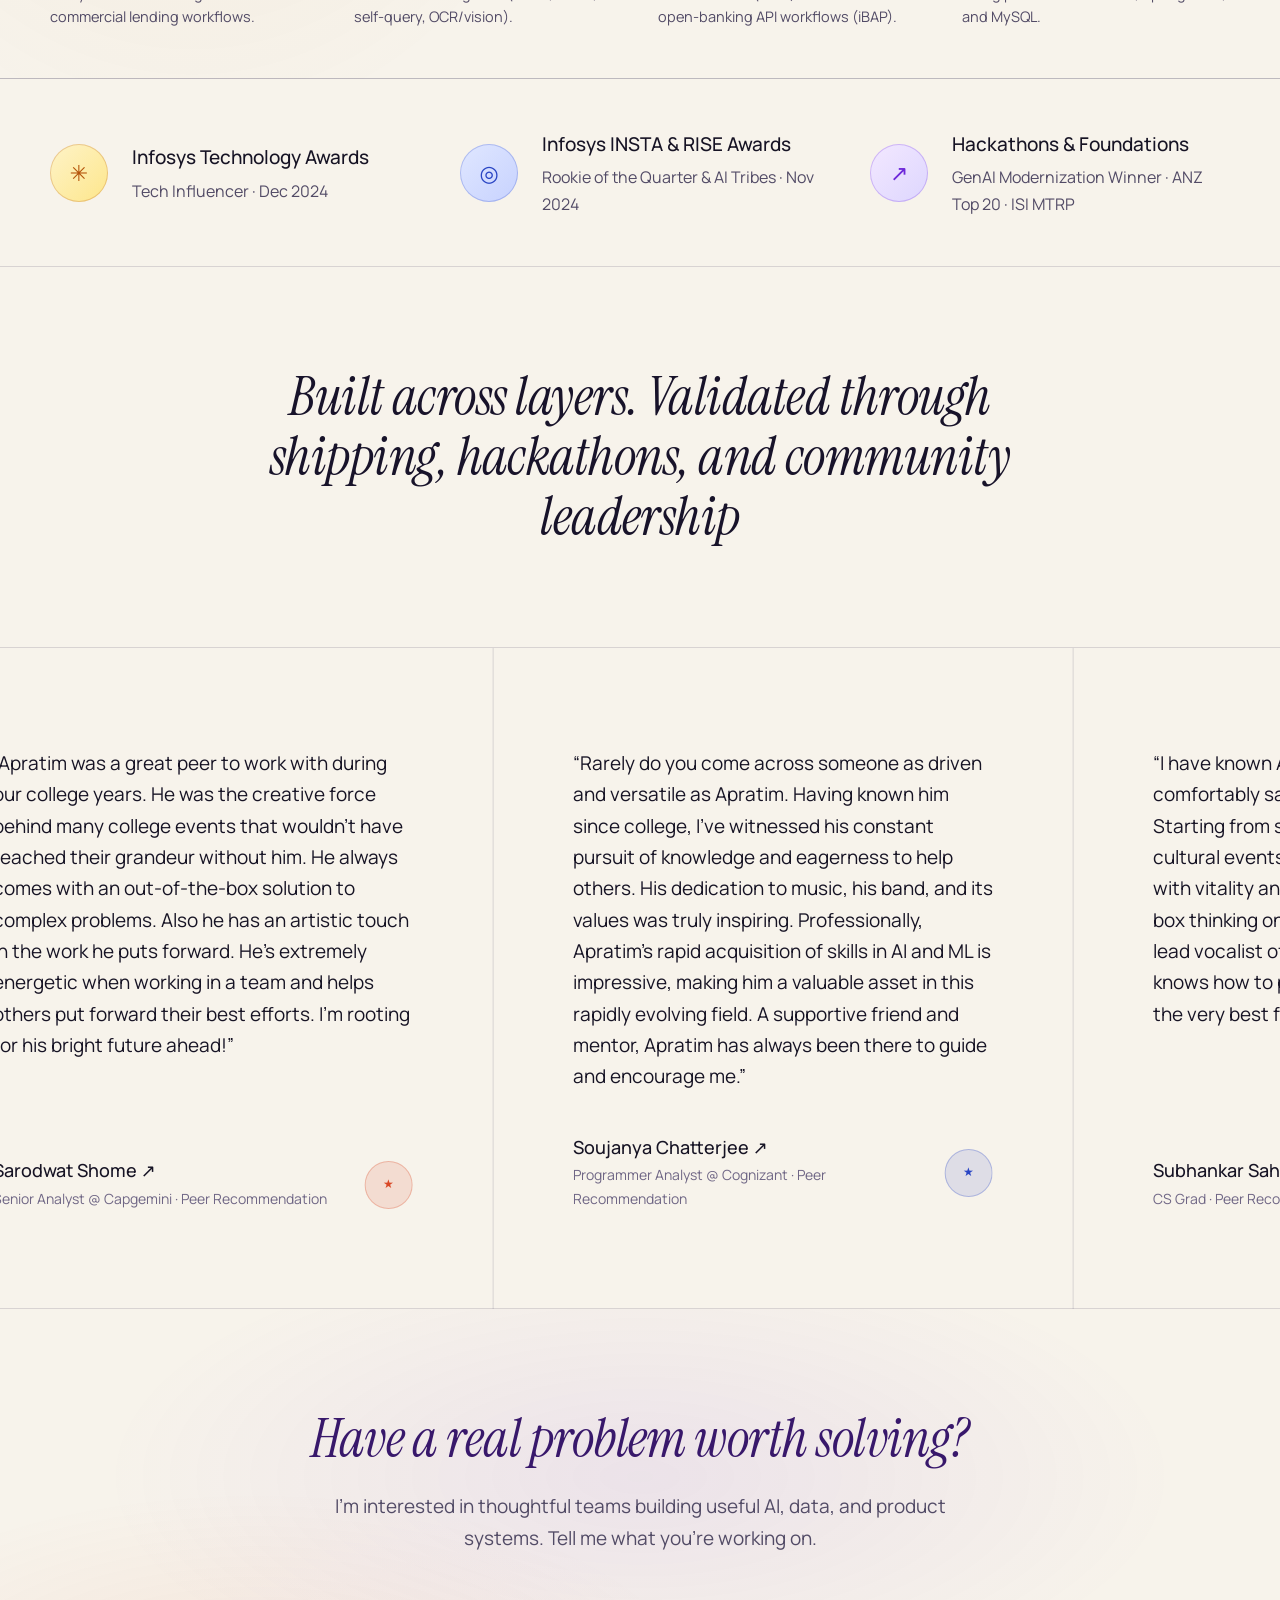
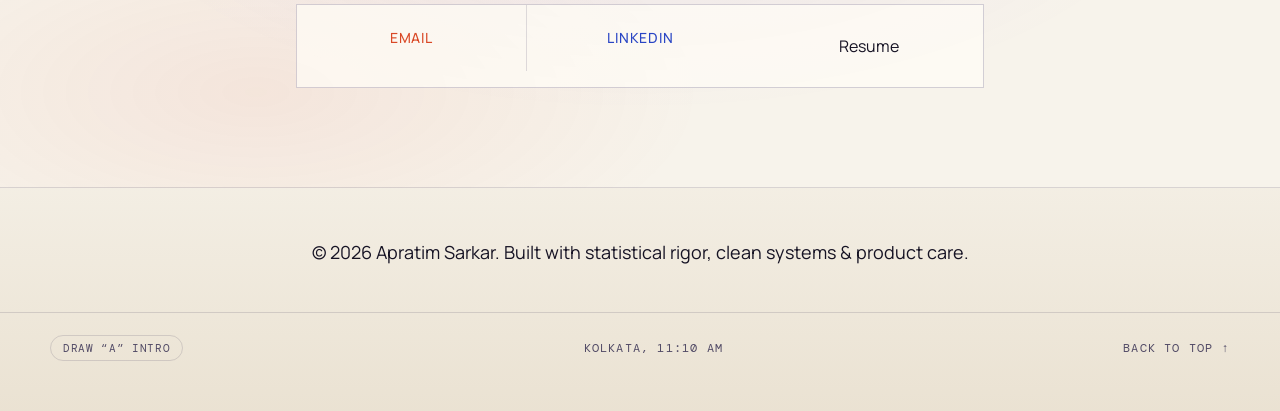
==== commit 69c83231: "ok" ====
--- a/index.html
+++ b/index.html
@@ -824,9 +824,9 @@
       <!-- ===== More Projects (Horizontal Drag Track + Modals, matching jithinrp.com Gen AI section) ===== -->
       <section class="jrp-genai band" id="more-work" aria-labelledby="more-work-title">
         <div class="jrp-genai__head jrp-container">
-          <h2 id="more-work-title" class="jrp-display" data-reveal>Systems, Hackathons &amp; Research</h2>
+          <h2 id="more-work-title" class="jrp-display" data-reveal>Systems, Hackathons &amp; Open Source</h2>
           <p class="jrp-genai__intro jrp-muted" data-reveal>
-            From synthetic-identity verification and Assembly modernization to full-stack platforms and edge-ML research — seven builds that shaped how I engineer.
+            From cloud-native multi-agent AI frameworks (SYNAPSE) and national DPI commerce rails (UCPRN) to Assembly modernization, custom interpreters, and edge-ML research — eleven builds from my repositories and engineering career.
           </p>
         </div>
 
@@ -842,10 +842,40 @@
         </div>
 
         <div class="jrp-track" data-carousel tabindex="0" role="region" aria-label="Additional projects">
-          <!-- 01: Digital Trust with AI -->
+          <!-- 01: SYNAPSE Multi-Agent Framework -->
+          <article class="jrp-ai-card" data-modal-open="modal-synapse" data-cursor-pill="Open story" tabindex="0" role="button" aria-haspopup="dialog">
+            <div class="jrp-ai-card__media jrp-poster--synapse">
+              <div class="jrp-poster__top"><span>01 · CLOUD-NATIVE AI AGENTS</span><span>OPEN SOURCE</span></div>
+              <div class="jrp-poster__center">
+                <span class="jrp-poster__kicker">CNCF KUBERNETES · FIVE-PLANE FABRIC</span>
+                <strong>SYNAPSE<br>Agent Fabric.</strong>
+                <small>Autonomous, observable multi-agent AI framework</small>
+              </div>
+              <div class="jrp-poster__bottom"><span>KUBERNETES</span><span>GITOPS</span></div>
+            </div>
+            <h3 class="jrp-ai-card__title">SYNAPSE · Multi-Agent AI Framework</h3>
+            <p class="jrp-muted">An open-source, cloud-native agent framework implementing a Five-Plane architecture (Memory, Security, Orchestration, Observability, Policy) with CNCF GitOps.</p>
+          </article>
+
+          <!-- 02: UCPRN Commerce Network -->
+          <article class="jrp-ai-card" data-modal-open="modal-ucprn" data-cursor-pill="Open story" tabindex="0" role="button" aria-haspopup="dialog">
+            <div class="jrp-ai-card__media jrp-poster--ucprn">
+              <div class="jrp-poster__top"><span>02 · DIGITAL PUBLIC INFRASTRUCTURE</span><span>NATIONAL DPI SPEC</span></div>
+              <div class="jrp-poster__center">
+                <span class="jrp-poster__kicker">UNIFIED COMMERCE · REAL-TIME RISK</span>
+                <strong>UCPRN<br>Commerce Rails.</strong>
+                <small>Unified profitability &amp; risk intelligence network</small>
+              </div>
+              <div class="jrp-poster__bottom"><span>UPI / ONDC RAILS</span><span>AGENTIC AI</span></div>
+            </div>
+            <h3 class="jrp-ai-card__title">UCPRN · Commerce Risk Network</h3>
+            <p class="jrp-muted">National-level Digital Public Infrastructure specification modeled after UPI and ONDC, calculating true order profitability and risk scoring in real time.</p>
+          </article>
+
+          <!-- 03: Digital Trust with AI -->
           <article class="jrp-ai-card" data-modal-open="modal-trust" data-cursor-pill="Open story" tabindex="0" role="button" aria-haspopup="dialog">
             <div class="jrp-ai-card__media jrp-poster--trust">
-              <div class="jrp-poster__top"><span>01 · ANZ HACKFEST 2024</span><span>TOP 20 FINALIST</span></div>
+              <div class="jrp-poster__top"><span>03 · ANZ HACKFEST 2024</span><span>TOP 20 FINALIST</span></div>
               <div class="jrp-poster__center">
                 <span class="jrp-poster__kicker">GANs + MULTIMODAL SIGNALS</span>
                 <strong>Digital Trust<br>with AI.</strong>
@@ -857,10 +887,10 @@
             <p class="jrp-muted">Top 20 finalist at ANZ Hackfest 2024 with a synthetic-identity verification concept using GANs and multimodal signal analysis.</p>
           </article>
 
-          <!-- 02: Legacy Code Modernization -->
+          <!-- 04: Legacy Code Modernization -->
           <article class="jrp-ai-card" data-modal-open="modal-modernize" data-cursor-pill="Open story" tabindex="0" role="button" aria-haspopup="dialog">
             <div class="jrp-ai-card__media jrp-poster--modernize">
-              <div class="jrp-poster__top"><span>02 · ORG-WIDE HACKATHON</span><span>1ST PLACE WINNER</span></div>
+              <div class="jrp-poster__top"><span>04 · ORG-WIDE HACKATHON</span><span>1ST PLACE WINNER</span></div>
               <div class="jrp-poster__center">
                 <span class="jrp-poster__kicker">ASSEMBLY → MODERN CODE</span>
                 <strong>Legacy Code<br>Modernization.</strong>
@@ -872,10 +902,10 @@
             <p class="jrp-muted">Organization-wide hackathon winner for a GenAI-assisted workflow that translates and documents legacy Assembly routines for human review.</p>
           </article>
 
-          <!-- 03: Role-Based Billing Platform -->
+          <!-- 05: Role-Based Billing Platform -->
           <article class="jrp-ai-card" data-modal-open="modal-billing" data-cursor-pill="Open story" tabindex="0" role="button" aria-haspopup="dialog">
             <div class="jrp-ai-card__media jrp-poster--billing">
-              <div class="jrp-poster__top"><span>03 · FULL-STACK CAPSTONE</span><span>TEAM LEAD</span></div>
+              <div class="jrp-poster__top"><span>05 · FULL-STACK CAPSTONE</span><span>TEAM LEAD</span></div>
               <div class="jrp-poster__center">
                 <span class="jrp-poster__kicker">REACT · SPRING BOOT · MYSQL</span>
                 <strong>Telecom Rating<br>&amp; Billing.</strong>
@@ -887,10 +917,10 @@
             <p class="jrp-muted">Led a capstone team building a telecom usage, rating, and billing platform with React, Spring Boot, MySQL, JUnit, Mockito, and Postman.</p>
           </article>
 
-          <!-- 04: Kode Interpreter -->
+          <!-- 06: Kode Interpreter -->
           <article class="jrp-ai-card" data-modal-open="modal-kode" data-cursor-pill="Open story" tabindex="0" role="button" aria-haspopup="dialog">
             <div class="jrp-ai-card__media jrp-poster--kode">
-              <div class="jrp-poster__top"><span>04 · LANGUAGE TOOLING</span><span>OPEN SOURCE</span></div>
+              <div class="jrp-poster__top"><span>06 · LANGUAGE TOOLING</span><span>OPEN SOURCE</span></div>
               <div class="jrp-poster__center">
                 <span class="jrp-poster__kicker">TOKENIZE · PARSE · EVALUATE</span>
                 <strong>Kode<br>Interpreter.</strong>
@@ -902,10 +932,25 @@
             <p class="jrp-muted">An open-source custom language and interpreter written in Java, paired with high-precision mathematical libraries.</p>
           </article>
 
-          <!-- 05: Miracurol 2.0 -->
+          <!-- 07: Pydantic with SQLAlchemy -->
+          <article class="jrp-ai-card" data-modal-open="modal-pydantic" data-cursor-pill="Open story" tabindex="0" role="button" aria-haspopup="dialog">
+            <div class="jrp-ai-card__media jrp-poster--pydantic">
+              <div class="jrp-poster__top"><span>07 · DEVELOPER TOOLING</span><span>OPEN SOURCE</span></div>
+              <div class="jrp-poster__center">
+                <span class="jrp-poster__kicker">TYPED SCHEMAS + ASYNC ORM</span>
+                <strong>Pydantic with<br>SQLAlchemy.</strong>
+                <small>High-throughput REST validation engine</small>
+              </div>
+              <div class="jrp-poster__bottom"><span>FASTAPI</span><span>PYTHON</span></div>
+            </div>
+            <h3 class="jrp-ai-card__title">Pydantic with SQLAlchemy</h3>
+            <p class="jrp-muted">Open-source reference architecture demonstrating typed data validation with Pydantic integrated with SQLAlchemy ORM and FastAPI.</p>
+          </article>
+
+          <!-- 08: Miracurol 2.0 -->
           <article class="jrp-ai-card" data-modal-open="modal-care" data-cursor-pill="Open story" tabindex="0" role="button" aria-haspopup="dialog">
             <div class="jrp-ai-card__media jrp-poster--care">
-              <div class="jrp-poster__top"><span>05 · HEALTHCARE PROTOTYPE</span><span>WEB + ML</span></div>
+              <div class="jrp-poster__top"><span>08 · HEALTHCARE PROTOTYPE</span><span>WEB + ML</span></div>
               <div class="jrp-poster__center">
                 <span class="jrp-poster__kicker">APPOINTMENTS · OXYGEN · ML RISK</span>
                 <strong>Miracurol 2.0<br>Care Access.</strong>
@@ -917,10 +962,10 @@
             <p class="jrp-muted">Student web-application prototype connecting emergency medical access, oxygen and medicine workflows, and ML-based disease-risk support.</p>
           </article>
 
-          <!-- 06: Outbreak Prediction at the Edge -->
+          <!-- 09: Outbreak Prediction at the Edge -->
           <article class="jrp-ai-card" data-modal-open="modal-outbreak" data-cursor-pill="Open story" tabindex="0" role="button" aria-haspopup="dialog">
             <div class="jrp-ai-card__media jrp-poster--outbreak">
-              <div class="jrp-poster__top"><span>06 · UNDERGRADUATE RESEARCH</span><span>2020 — 2022</span></div>
+              <div class="jrp-poster__top"><span>09 · UNDERGRADUATE RESEARCH</span><span>2020 — 2022</span></div>
               <div class="jrp-poster__center">
                 <span class="jrp-poster__kicker">EDGE COMPUTING + EPIDEMIOLOGY</span>
                 <strong>Outbreak<br>Prediction.</strong>
@@ -928,14 +973,29 @@
               </div>
               <div class="jrp-poster__bottom"><span>EDGE NODES</span><span>ML FORECAST</span></div>
             </div>
-            <h3 class="jrp-ai-card__title">Outbreak Prediction at the Edge</h3>
+            <h3 class="jrp-ai-card__title">Outbreak Prediction at the Edge (DOPTEC)</h3>
             <p class="jrp-muted">Undergraduate research exploring disease-outbreak prediction using edge-computing architectures, machine learning, and COVID-19 data.</p>
           </article>
 
-          <!-- 07: Handset Price-Range Prediction -->
+          <!-- 10: Primes Number Theory Engine -->
+          <article class="jrp-ai-card" data-modal-open="modal-primes" data-cursor-pill="Open story" tabindex="0" role="button" aria-haspopup="dialog">
+            <div class="jrp-ai-card__media jrp-poster--primes">
+              <div class="jrp-poster__top"><span>10 · SYSTEMS &amp; ALGORITHMS</span><span>C ENGINE</span></div>
+              <div class="jrp-poster__center">
+                <span class="jrp-poster__kicker">ALGORITHMS + BITWISE ARITHMETIC</span>
+                <strong>Primes Engine<br>&amp; Number Theory.</strong>
+                <small>High-performance computational experiments in C</small>
+              </div>
+              <div class="jrp-poster__bottom"><span>C</span><span>BIT-MANIPULATION</span></div>
+            </div>
+            <h3 class="jrp-ai-card__title">Primes Number Theory Engine</h3>
+            <p class="jrp-muted">High-performance computational number theory experiments in C focusing on memory-efficient prime generation, segmented sieves, and benchmarks.</p>
+          </article>
+
+          <!-- 11: Handset Price-Range Prediction -->
           <article class="jrp-ai-card" data-modal-open="modal-handset" data-cursor-pill="Open story" tabindex="0" role="button" aria-haspopup="dialog">
             <div class="jrp-ai-card__media jrp-poster--handset">
-              <div class="jrp-poster__top"><span>07 · DATA SCIENCE</span><span>PYTHON ML</span></div>
+              <div class="jrp-poster__top"><span>11 · DATA SCIENCE</span><span>PYTHON ML</span></div>
               <div class="jrp-poster__center">
                 <span class="jrp-poster__kicker">FEATURE ANALYSIS → CLASSIFICATION</span>
                 <strong>Handset Price<br>Classifier.</strong>
@@ -1298,6 +1358,99 @@
     </footer>
 
     <!-- ===== Native <dialog closedby="any"> Modals for Secondary Projects ===== -->
+    <!-- 01: SYNAPSE Modal -->
+    <dialog class="jrp-modal" id="modal-synapse" closedby="any" aria-labelledby="modal-synapse-title">
+      <div class="jrp-modal__panel">
+        <button class="jrp-modal__close" type="button" aria-label="Close dialog" data-modal-close autofocus>
+          <svg viewBox="0 0 24 24" aria-hidden="true"><path d="M6 6l12 12M18 6L6 18"/></svg>
+        </button>
+        <p class="jrp-modal__eyebrow">Open-Source Multi-Agent Framework · Apache 2.0</p>
+        <h2 class="jrp-modal__title" id="modal-synapse-title">SYNAPSE: Cloud-Native Multi-Agent System Framework</h2>
+        <p class="jrp-modal__lede">A comprehensive framework for building responsible, observable, and secure multi-agent AI systems. Built on CNCF best practices for production-grade Kubernetes deployments.</p>
+        <div class="jrp-modal__diagram" aria-hidden="true">
+          <svg viewBox="0 0 520 76">
+            <rect x="4" y="14" width="124" height="48" rx="8" fill="#f3ede0" stroke="rgba(22,19,36,0.18)"/>
+            <text x="66" y="35" text-anchor="middle" font-family="DM Mono, monospace" font-size="9" font-weight="600" fill="#161324">AGENT RUNTIME</text>
+            <text x="66" y="50" text-anchor="middle" font-family="DM Mono, monospace" font-size="7.5" fill="#524b66">Task DAG &amp; Memory</text>
+            <path d="M128 38 H168" stroke="#4f46e5" stroke-width="1.6" stroke-dasharray="3 3"/>
+            <rect x="168" y="10" width="156" height="56" rx="8" fill="rgba(79,70,229,0.12)" stroke="#4f46e5"/>
+            <text x="246" y="34" text-anchor="middle" font-family="DM Mono, monospace" font-size="9" font-weight="600" fill="#4f46e5">FIVE-PLANE ARCH</text>
+            <text x="246" y="49" text-anchor="middle" font-family="DM Mono, monospace" font-size="7.5" fill="#161324">Security · Policy · Observability</text>
+            <path d="M324 38 H364" stroke="#4f46e5" stroke-width="1.6" stroke-dasharray="3 3"/>
+            <rect x="364" y="14" width="152" height="48" rx="8" fill="#f3ede0" stroke="rgba(22,19,36,0.18)"/>
+            <text x="440" y="35" text-anchor="middle" font-family="DM Mono, monospace" font-size="9" font-weight="600" fill="#161324">CNCF K8s GITOPS</text>
+            <text x="440" y="50" text-anchor="middle" font-family="DM Mono, monospace" font-size="7.5" fill="#524b66">ArgoCD · Istio · OpenTelemetry</text>
+          </svg>
+        </div>
+        <div class="jrp-modal__tags">
+          <span>Python</span><span>Multi-Agent AI</span><span>Kubernetes</span><span>Helm</span><span>ArgoCD</span><span>OpenTelemetry</span><span>Istio</span><span>Kyverno</span>
+        </div>
+        <div class="jrp-modal__section">
+          <h3>Core philosophy</h3>
+          <p>Multi-agent systems with proper memory engineering can dramatically outperform single agents, but typically fail from three critical gaps: memory chaos, security blindspots, and runtime unpredictability. SYNAPSE provides an install-anywhere agent fabric that adapts to any environment and handles complexity autonomously.</p>
+        </div>
+        <div class="jrp-modal__section">
+          <h3>Five-plane architecture</h3>
+          <p>Decouples agent execution across five distinct planes: Memory (short/long-term context), Security (policy enforcement &amp; sandboxing), Orchestration (task DAGs &amp; subagent handoffs), Observability (OpenTelemetry traces &amp; metrics), and Policy (Kyverno rules &amp; bias/toxicity detection).</p>
+        </div>
+        <div class="jrp-modal__section">
+          <h3>Cloud-native GitOps</h3>
+          <p>Built for production with declarative Helm packaging, ArgoCD continuous delivery, Argo Workflows for evaluation, Istio service mesh routing, and KEDA event-driven autoscaling.</p>
+        </div>
+        <div class="jrp-modal__actions">
+          <a class="jrp-modal__repo-link" href="https://github.com/axen46/SYNAPSE" target="_blank" rel="noopener">
+            <svg viewBox="0 0 24 24" aria-hidden="true"><path d="M12 0C5.37 0 0 5.37 0 12c0 5.31 3.435 9.795 8.205 11.385.6.105.825-.255.825-.57 0-.285-.015-1.23-.015-2.235-3.015.555-3.795-.735-4.035-1.41-.135-.345-.72-1.41-1.23-1.695-.42-.225-1.02-.78-.015-.795.945-.015 1.62.87 1.845 1.23 1.08 1.815 2.805 1.305 3.495.99.105-.78.42-1.305.765-1.605-2.67-.3-5.46-1.335-5.46-5.925 0-1.305.465-2.385 1.23-3.225-.12-.3-.54-1.53.12-3.18 0 0 1.005-.315 3.3 1.23.96-.27 1.98-.405 3-.405s2.04.135 3 .405c2.295-1.56 3.3-1.23 3.3-1.23.66 1.65.24 2.88.12 3.18.765.84 1.23 1.905 1.23 3.225 0 4.605-2.805 5.625-5.475 5.925.435.375.81 1.095.81 2.22 0 1.605-.015 2.895-.015 3.3 0 .315.225.69.825.57A12.02 12.02 0 0024 12c0-6.63-5.37-12-12-12z"/></svg>
+            View SYNAPSE on GitHub ↗
+          </a>
+        </div>
+      </div>
+    </dialog>
+
+    <!-- 02: UCPRN Modal -->
+    <dialog class="jrp-modal" id="modal-ucprn" closedby="any" aria-labelledby="modal-ucprn-title">
+      <div class="jrp-modal__panel">
+        <button class="jrp-modal__close" type="button" aria-label="Close dialog" data-modal-close autofocus>
+          <svg viewBox="0 0 24 24" aria-hidden="true"><path d="M6 6l12 12M18 6L6 18"/></svg>
+        </button>
+        <p class="jrp-modal__eyebrow">Digital Public Infrastructure · Technical Specification</p>
+        <h2 class="jrp-modal__title" id="modal-ucprn-title">Unified Commerce Profitability &amp; Risk Network (UCPRN)</h2>
+        <p class="jrp-modal__lede">A national-level digital public infrastructure (DPI) specification modeled after UPI and ONDC, computing true order profitability and risk scoring across India's commerce ecosystem in real time.</p>
+        <div class="jrp-modal__diagram" aria-hidden="true">
+          <svg viewBox="0 0 520 76">
+            <rect x="4" y="14" width="130" height="48" rx="8" fill="#f3ede0" stroke="rgba(22,19,36,0.18)"/>
+            <text x="69" y="35" text-anchor="middle" font-family="DM Mono, monospace" font-size="9" font-weight="600" fill="#161324">LAYER 1: PROTOCOL</text>
+            <text x="69" y="50" text-anchor="middle" font-family="DM Mono, monospace" font-size="7.5" fill="#524b66">Order &amp; Schema Telemetry</text>
+            <path d="M134 38 H174" stroke="#047857" stroke-width="1.6" stroke-dasharray="3 3"/>
+            <rect x="174" y="10" width="150" height="56" rx="8" fill="rgba(4,120,87,0.12)" stroke="#047857"/>
+            <text x="249" y="34" text-anchor="middle" font-family="DM Mono, monospace" font-size="9" font-weight="600" fill="#047857">LAYER 2: INTELLIGENCE</text>
+            <text x="249" y="49" text-anchor="middle" font-family="DM Mono, monospace" font-size="7.5" fill="#161324">Feature Stores &amp; Risk Graph</text>
+            <path d="M324 38 H364" stroke="#047857" stroke-width="1.6" stroke-dasharray="3 3"/>
+            <rect x="364" y="14" width="152" height="48" rx="8" fill="#f3ede0" stroke="rgba(22,19,36,0.18)"/>
+            <text x="440" y="35" text-anchor="middle" font-family="DM Mono, monospace" font-size="9" font-weight="600" fill="#161324">LAYER 3: AGENTIC AI</text>
+            <text x="440" y="50" text-anchor="middle" font-family="DM Mono, monospace" font-size="7.5" fill="#524b66">Autonomous Margin Copilots</text>
+          </svg>
+        </div>
+        <div class="jrp-modal__tags">
+          <span>Digital Public Infrastructure</span><span>E-Commerce Systems</span><span>Real-Time Risk Scoring</span><span>Feature Stores</span><span>Multi-Agent Copilots</span><span>ONDC / UPI Ecosystem</span>
+        </div>
+        <div class="jrp-modal__section">
+          <h3>The mission</h3>
+          <p>Modeled after the transformative success of UPI and ONDC, UCPRN creates open rails for commerce intelligence so every order in India knows its true profit, returns risk, and logistics cost in real time before fulfillment.</p>
+        </div>
+        <div class="jrp-modal__section">
+          <h3>Three-layer architecture</h3>
+          <p>Layer 1 provides standard API schemas for merchant and logistics telemetry; Layer 2 aggregates shared national feature stores and graph-based anomaly detection; Layer 3 empowers multi-agent AI copilots to execute automated margin protection and dynamic return policies.</p>
+        </div>
+        <div class="jrp-modal__actions">
+          <a class="jrp-modal__repo-link" href="https://github.com/axen46/AI_for_bharat_axen46" target="_blank" rel="noopener">
+            <svg viewBox="0 0 24 24" aria-hidden="true"><path d="M12 0C5.37 0 0 5.37 0 12c0 5.31 3.435 9.795 8.205 11.385.6.105.825-.255.825-.57 0-.285-.015-1.23-.015-2.235-3.015.555-3.795-.735-4.035-1.41-.135-.345-.72-1.41-1.23-1.695-.42-.225-1.02-.78-.015-.795.945-.015 1.62.87 1.845 1.23 1.08 1.815 2.805 1.305 3.495.99.105-.78.42-1.305.765-1.605-2.67-.3-5.46-1.335-5.46-5.925 0-1.305.465-2.385 1.23-3.225-.12-.3-.54-1.53.12-3.18 0 0 1.005-.315 3.3 1.23.96-.27 1.98-.405 3-.405s2.04.135 3 .405c2.295-1.56 3.3-1.23 3.3-1.23.66 1.65.24 2.88.12 3.18.765.84 1.23 1.905 1.23 3.225 0 4.605-2.805 5.625-5.475 5.925.435.375.81 1.095.81 2.22 0 1.605-.015 2.895-.015 3.3 0 .315.225.69.825.57A12.02 12.02 0 0024 12c0-6.63-5.37-12-12-12z"/></svg>
+            View Specification on GitHub ↗
+          </a>
+        </div>
+      </div>
+    </dialog>
+
+    <!-- 03: Digital Trust Modal -->
     <dialog class="jrp-modal" id="modal-trust" closedby="any" aria-labelledby="modal-trust-title">
       <div class="jrp-modal__panel">
         <button class="jrp-modal__close" type="button" aria-label="Close dialog" data-modal-close autofocus>
@@ -1447,6 +1600,56 @@
           <h3>How it works</h3>
           <p>Implements lexical tokenization, expression parsing, and runtime evaluation in Java, designed to make symbolic and high-precision numerical computations expressive and inspectable.</p>
         </div>
+        <div class="jrp-modal__actions">
+          <a class="jrp-modal__repo-link" href="https://github.com/axen46/Kode" target="_blank" rel="noopener">
+            <svg viewBox="0 0 24 24" aria-hidden="true"><path d="M12 0C5.37 0 0 5.37 0 12c0 5.31 3.435 9.795 8.205 11.385.6.105.825-.255.825-.57 0-.285-.015-1.23-.015-2.235-3.015.555-3.795-.735-4.035-1.41-.135-.345-.72-1.41-1.23-1.695-.42-.225-1.02-.78-.015-.795.945-.015 1.62.87 1.845 1.23 1.08 1.815 2.805 1.305 3.495.99.105-.78.42-1.305.765-1.605-2.67-.3-5.46-1.335-5.46-5.925 0-1.305.465-2.385 1.23-3.225-.12-.3-.54-1.53.12-3.18 0 0 1.005-.315 3.3 1.23.96-.27 1.98-.405 3-.405s2.04.135 3 .405c2.295-1.56 3.3-1.23 3.3-1.23.66 1.65.24 2.88.12 3.18.765.84 1.23 1.905 1.23 3.225 0 4.605-2.805 5.625-5.475 5.925.435.375.81 1.095.81 2.22 0 1.605-.015 2.895-.015 3.3 0 .315.225.69.825.57A12.02 12.02 0 0024 12c0-6.63-5.37-12-12-12z"/></svg>
+            View Kode on GitHub ↗
+          </a>
+        </div>
+      </div>
+    </dialog>
+
+    <!-- 07: Pydantic with SQLAlchemy Modal -->
+    <dialog class="jrp-modal" id="modal-pydantic" closedby="any" aria-labelledby="modal-pydantic-title">
+      <div class="jrp-modal__panel">
+        <button class="jrp-modal__close" type="button" aria-label="Close dialog" data-modal-close autofocus>
+          <svg viewBox="0 0 24 24" aria-hidden="true"><path d="M6 6l12 12M18 6L6 18"/></svg>
+        </button>
+        <p class="jrp-modal__eyebrow">Developer Architecture &amp; Tooling · Python</p>
+        <h2 class="jrp-modal__title" id="modal-pydantic-title">Pydantic with SQLAlchemy &amp; FastAPI</h2>
+        <p class="jrp-modal__lede">A reference demonstration illustrating clean boundary architecture: type-safe request validation with Pydantic integrated with SQLAlchemy ORM and FastAPI.</p>
+        <div class="jrp-modal__diagram" aria-hidden="true">
+          <svg viewBox="0 0 520 76">
+            <rect x="4" y="14" width="130" height="48" rx="8" fill="#f3ede0" stroke="rgba(22,19,36,0.18)"/>
+            <text x="69" y="35" text-anchor="middle" font-family="DM Mono, monospace" font-size="9" font-weight="600" fill="#161324">HTTP INGESTION</text>
+            <text x="69" y="50" text-anchor="middle" font-family="DM Mono, monospace" font-size="7.5" fill="#524b66">JSON Payload Inbound</text>
+            <path d="M134 38 H174" stroke="#0369a1" stroke-width="1.6" stroke-dasharray="3 3"/>
+            <rect x="174" y="10" width="150" height="56" rx="8" fill="rgba(3,105,161,0.12)" stroke="#0369a1"/>
+            <text x="249" y="34" text-anchor="middle" font-family="DM Mono, monospace" font-size="9" font-weight="600" fill="#0369a1">PYDANTIC SCHEMAS</text>
+            <text x="249" y="49" text-anchor="middle" font-family="DM Mono, monospace" font-size="7.5" fill="#161324">Strict Coercion &amp; Validation</text>
+            <path d="M324 38 H364" stroke="#0369a1" stroke-width="1.6" stroke-dasharray="3 3"/>
+            <rect x="364" y="14" width="152" height="48" rx="8" fill="#f3ede0" stroke="rgba(22,19,36,0.18)"/>
+            <text x="440" y="35" text-anchor="middle" font-family="DM Mono, monospace" font-size="9" font-weight="600" fill="#161324">SQLALCHEMY ORM</text>
+            <text x="440" y="50" text-anchor="middle" font-family="DM Mono, monospace" font-size="7.5" fill="#524b66">Async Database Sessions</text>
+          </svg>
+        </div>
+        <div class="jrp-modal__tags">
+          <span>Python</span><span>FastAPI</span><span>Pydantic</span><span>SQLAlchemy</span><span>Uvicorn</span><span>Relational Schemas</span>
+        </div>
+        <div class="jrp-modal__section">
+          <h3>Architectural value</h3>
+          <p>Prevents schema drift and data corruption by strictly decoupling external API contracts from internal relational entities. Pydantic models handle validation, typing, and serialization before transactions touch SQLAlchemy sessions.</p>
+        </div>
+        <div class="jrp-modal__section">
+          <h3>Production utility</h3>
+          <p>Adopted by engineers building high-throughput FastAPI services as a clean, idiomatic template for connection pooling, dependency injection, and CRUD patterns.</p>
+        </div>
+        <div class="jrp-modal__actions">
+          <a class="jrp-modal__repo-link" href="https://github.com/axen46/Pydantic-With-SQLAlchemy" target="_blank" rel="noopener">
+            <svg viewBox="0 0 24 24" aria-hidden="true"><path d="M12 0C5.37 0 0 5.37 0 12c0 5.31 3.435 9.795 8.205 11.385.6.105.825-.255.825-.57 0-.285-.015-1.23-.015-2.235-3.015.555-3.795-.735-4.035-1.41-.135-.345-.72-1.41-1.23-1.695-.42-.225-1.02-.78-.015-.795.945-.015 1.62.87 1.845 1.23 1.08 1.815 2.805 1.305 3.495.99.105-.78.42-1.305.765-1.605-2.67-.3-5.46-1.335-5.46-5.925 0-1.305.465-2.385 1.23-3.225-.12-.3-.54-1.53.12-3.18 0 0 1.005-.315 3.3 1.23.96-.27 1.98-.405 3-.405s2.04.135 3 .405c2.295-1.56 3.3-1.23 3.3-1.23.66 1.65.24 2.88.12 3.18.765.84 1.23 1.905 1.23 3.225 0 4.605-2.805 5.625-5.475 5.925.435.375.81 1.095.81 2.22 0 1.605-.015 2.895-.015 3.3 0 .315.225.69.825.57A12.02 12.02 0 0024 12c0-6.63-5.37-12-12-12z"/></svg>
+            View on GitHub ↗
+          </a>
+        </div>
       </div>
     </dialog>
 
@@ -1483,6 +1686,56 @@
           <h3>Research focus</h3>
           <p>Investigated low-latency edge-node preprocessing paired with statistical and supervised learning models to analyze regional epidemiological trends.</p>
         </div>
+        <div class="jrp-modal__actions">
+          <a class="jrp-modal__repo-link" href="https://github.com/axen46/DOPTEC" target="_blank" rel="noopener">
+            <svg viewBox="0 0 24 24" aria-hidden="true"><path d="M12 0C5.37 0 0 5.37 0 12c0 5.31 3.435 9.795 8.205 11.385.6.105.825-.255.825-.57 0-.285-.015-1.23-.015-2.235-3.015.555-3.795-.735-4.035-1.41-.135-.345-.72-1.41-1.23-1.695-.42-.225-1.02-.78-.015-.795.945-.015 1.62.87 1.845 1.23 1.08 1.815 2.805 1.305 3.495.99.105-.78.42-1.305.765-1.605-2.67-.3-5.46-1.335-5.46-5.925 0-1.305.465-2.385 1.23-3.225-.12-.3-.54-1.53.12-3.18 0 0 1.005-.315 3.3 1.23.96-.27 1.98-.405 3-.405s2.04.135 3 .405c2.295-1.56 3.3-1.23 3.3-1.23.66 1.65.24 2.88.12 3.18.765.84 1.23 1.905 1.23 3.225 0 4.605-2.805 5.625-5.475 5.925.435.375.81 1.095.81 2.22 0 1.605-.015 2.895-.015 3.3 0 .315.225.69.825.57A12.02 12.02 0 0024 12c0-6.63-5.37-12-12-12z"/></svg>
+            View DOPTEC on GitHub ↗
+          </a>
+        </div>
+      </div>
+    </dialog>
+
+    <!-- 10: Primes Number Theory Engine Modal -->
+    <dialog class="jrp-modal" id="modal-primes" closedby="any" aria-labelledby="modal-primes-title">
+      <div class="jrp-modal__panel">
+        <button class="jrp-modal__close" type="button" aria-label="Close dialog" data-modal-close autofocus>
+          <svg viewBox="0 0 24 24" aria-hidden="true"><path d="M6 6l12 12M18 6L6 18"/></svg>
+        </button>
+        <p class="jrp-modal__eyebrow">Systems Programming &amp; Algorithms · C</p>
+        <h2 class="jrp-modal__title" id="modal-primes-title">Primes: High-Performance Number Theory</h2>
+        <p class="jrp-modal__lede">An algorithmic exploration of memory-compact prime-finding architectures, segmented wheel sieves, and low-level arithmetic benchmarks in C.</p>
+        <div class="jrp-modal__diagram" aria-hidden="true">
+          <svg viewBox="0 0 520 76">
+            <rect x="4" y="14" width="130" height="48" rx="8" fill="#f3ede0" stroke="rgba(22,19,36,0.18)"/>
+            <text x="69" y="35" text-anchor="middle" font-family="DM Mono, monospace" font-size="9" font-weight="600" fill="#161324">INTEGER STREAM</text>
+            <text x="69" y="50" text-anchor="middle" font-family="DM Mono, monospace" font-size="7.5" fill="#524b66">64-Bit Boundaries</text>
+            <path d="M134 38 H174" stroke="#991b1b" stroke-width="1.6" stroke-dasharray="3 3"/>
+            <rect x="174" y="10" width="150" height="56" rx="8" fill="rgba(153,27,27,0.12)" stroke="#991b1b"/>
+            <text x="249" y="34" text-anchor="middle" font-family="DM Mono, monospace" font-size="9" font-weight="600" fill="#991b1b">BIT-PACKED BITSET</text>
+            <text x="249" y="49" text-anchor="middle" font-family="DM Mono, monospace" font-size="7.5" fill="#161324">1 Bit per Odd Integer</text>
+            <path d="M324 38 H364" stroke="#991b1b" stroke-width="1.6" stroke-dasharray="3 3"/>
+            <rect x="364" y="14" width="152" height="48" rx="8" fill="#f3ede0" stroke="rgba(22,19,36,0.18)"/>
+            <text x="440" y="35" text-anchor="middle" font-family="DM Mono, monospace" font-size="9" font-weight="600" fill="#161324">SEGMENTED WHEEL</text>
+            <text x="440" y="50" text-anchor="middle" font-family="DM Mono, monospace" font-size="7.5" fill="#524b66">L1/L2 Cache Locality</text>
+          </svg>
+        </div>
+        <div class="jrp-modal__tags">
+          <span>C</span><span>Algorithms</span><span>Segmented Sieve</span><span>Bitwise Math</span><span>Cache Locality</span><span>Number Theory</span>
+        </div>
+        <div class="jrp-modal__section">
+          <h3>Computational technique</h3>
+          <p>By mapping each odd integer to a single bit within CPU words and segmenting sieve ranges to fit into L1/L2 cache lines, the implementation minimizes memory bandwidth bottlenecks and CPU cache misses.</p>
+        </div>
+        <div class="jrp-modal__section">
+          <h3>Algorithmic depth</h3>
+          <p>Includes benchmarks comparing standard Eratosthenes, wheel factorization, and segmented sieve throughput across large integer ranges.</p>
+        </div>
+        <div class="jrp-modal__actions">
+          <a class="jrp-modal__repo-link" href="https://github.com/axen46/Primes" target="_blank" rel="noopener">
+            <svg viewBox="0 0 24 24" aria-hidden="true"><path d="M12 0C5.37 0 0 5.37 0 12c0 5.31 3.435 9.795 8.205 11.385.6.105.825-.255.825-.57 0-.285-.015-1.23-.015-2.235-3.015.555-3.795-.735-4.035-1.41-.135-.345-.72-1.41-1.23-1.695-.42-.225-1.02-.78-.015-.795.945-.015 1.62.87 1.845 1.23 1.08 1.815 2.805 1.305 3.495.99.105-.78.42-1.305.765-1.605-2.67-.3-5.46-1.335-5.46-5.925 0-1.305.465-2.385 1.23-3.225-.12-.3-.54-1.53.12-3.18 0 0 1.005-.315 3.3 1.23.96-.27 1.98-.405 3-.405s2.04.135 3 .405c2.295-1.56 3.3-1.23 3.3-1.23.66 1.65.24 2.88.12 3.18.765.84 1.23 1.905 1.23 3.225 0 4.605-2.805 5.625-5.475 5.925.435.375.81 1.095.81 2.22 0 1.605-.015 2.895-.015 3.3 0 .315.225.69.825.57A12.02 12.02 0 0024 12c0-6.63-5.37-12-12-12z"/></svg>
+            View Primes on GitHub ↗
+          </a>
+        </div>
       </div>
     </dialog>
 
@@ -1500,6 +1753,12 @@
         <div class="jrp-modal__section">
           <h3>Methodology</h3>
           <p>Performed exploratory data analysis, feature selection across battery, RAM, camera, and connectivity attributes, and evaluated multiclass classifiers for price-band estimation.</p>
+        </div>
+        <div class="jrp-modal__actions">
+          <a class="jrp-modal__repo-link" href="https://github.com/axen46/Price_Pred" target="_blank" rel="noopener">
+            <svg viewBox="0 0 24 24" aria-hidden="true"><path d="M12 0C5.37 0 0 5.37 0 12c0 5.31 3.435 9.795 8.205 11.385.6.105.825-.255.825-.57 0-.285-.015-1.23-.015-2.235-3.015.555-3.795-.735-4.035-1.41-.135-.345-.72-1.41-1.23-1.695-.42-.225-1.02-.78-.015-.795.945-.015 1.62.87 1.845 1.23 1.08 1.815 2.805 1.305 3.495.99.105-.78.42-1.305.765-1.605-2.67-.3-5.46-1.335-5.46-5.925 0-1.305.465-2.385 1.23-3.225-.12-.3-.54-1.53.12-3.18 0 0 1.005-.315 3.3 1.23.96-.27 1.98-.405 3-.405s2.04.135 3 .405c2.295-1.56 3.3-1.23 3.3-1.23.66 1.65.24 2.88.12 3.18.765.84 1.23 1.905 1.23 3.225 0 4.605-2.805 5.625-5.475 5.925.435.375.81 1.095.81 2.22 0 1.605-.015 2.895-.015 3.3 0 .315.225.69.825.57A12.02 12.02 0 0024 12c0-6.63-5.37-12-12-12z"/></svg>
+            View on GitHub ↗
+          </a>
         </div>
       </div>
     </dialog>
--- a/styles.css
+++ b/styles.css
@@ -13555,6 +13555,45 @@
   color: #555555;
 }
 
+.jrp-modal__actions {
+  display: flex;
+  align-items: center;
+  justify-content: flex-start;
+  gap: 12px;
+  padding-top: 24px;
+  margin-top: 20px;
+  border-top: 1px solid var(--jrp-line);
+}
+
+.jrp-modal__repo-link {
+  display: inline-flex;
+  align-items: center;
+  gap: 8px;
+  padding: 10px 18px;
+  border-radius: 999px;
+  background: var(--jrp-ink);
+  color: #ffffff !important;
+  font-family: var(--jrp-mono, "DM Mono", monospace);
+  font-size: 11px;
+  letter-spacing: 0.06em;
+  text-transform: uppercase;
+  text-decoration: none;
+  font-weight: 500;
+  transition: background 0.22s ease, transform 0.2s ease;
+}
+
+.jrp-modal__repo-link:hover {
+  background: var(--case-accent, var(--jrp-vermilion));
+  color: #ffffff !important;
+  transform: translateY(-1px);
+}
+
+.jrp-modal__repo-link svg {
+  width: 14px;
+  height: 14px;
+  fill: currentColor;
+}
+
 /* ---------- Responsive Layout ---------- */
 @media (max-width: 1100px) {
   body.jrp-landing {
@@ -14144,6 +14183,16 @@
   box-shadow: 0 24px 50px -12px rgba(13, 122, 104, 0.3), inset 0 1px 0 rgba(167, 243, 208, 0.25);
 }
 
+.jrp-poster--synapse {
+  background: linear-gradient(150deg var(--in-oklab), #181145 0%, #3730a3 52%, #0a0624 100%);
+  box-shadow: 0 24px 50px -12px rgba(79, 70, 229, 0.35), inset 0 1px 0 rgba(199, 210, 254, 0.3);
+}
+
+.jrp-poster--ucprn {
+  background: linear-gradient(150deg var(--in-oklab), #1e293b 0%, #047857 52%, #064e3b 100%);
+  box-shadow: 0 24px 50px -12px rgba(4, 120, 87, 0.35), inset 0 1px 0 rgba(167, 243, 208, 0.3);
+}
+
 .jrp-poster--modernize {
   background: linear-gradient(150deg var(--in-oklab), #17275c 0%, #2f4fd1 52%, #0c1433 100%);
   box-shadow: 0 24px 50px -12px rgba(41, 69, 196, 0.3), inset 0 1px 0 rgba(191, 219, 254, 0.25);
@@ -14159,6 +14208,11 @@
   box-shadow: 0 24px 50px -12px rgba(109, 40, 217, 0.3), inset 0 1px 0 rgba(233, 213, 255, 0.25);
 }
 
+.jrp-poster--pydantic {
+  background: linear-gradient(150deg var(--in-oklab), #0f172a 0%, #0369a1 52%, #082f49 100%);
+  box-shadow: 0 24px 50px -12px rgba(3, 105, 161, 0.35), inset 0 1px 0 rgba(186, 230, 253, 0.3);
+}
+
 .jrp-poster--care {
   background: linear-gradient(150deg var(--in-oklab), #0c3b54 0%, #0284c7 52%, #082030 100%);
   box-shadow: 0 24px 50px -12px rgba(2, 132, 199, 0.3), inset 0 1px 0 rgba(186, 230, 253, 0.25);
@@ -14167,6 +14221,11 @@
 .jrp-poster--outbreak {
   background: linear-gradient(150deg var(--in-oklab), #54142c 0%, #be185d 52%, #290915 100%);
   box-shadow: 0 24px 50px -12px rgba(190, 24, 93, 0.3), inset 0 1px 0 rgba(251, 207, 232, 0.25);
+}
+
+.jrp-poster--primes {
+  background: linear-gradient(150deg var(--in-oklab), #2d0b13 0%, #991b1b 52%, #180508 100%);
+  box-shadow: 0 24px 50px -12px rgba(153, 27, 27, 0.35), inset 0 1px 0 rgba(254, 202, 202, 0.3);
 }
 
 .jrp-poster--handset {
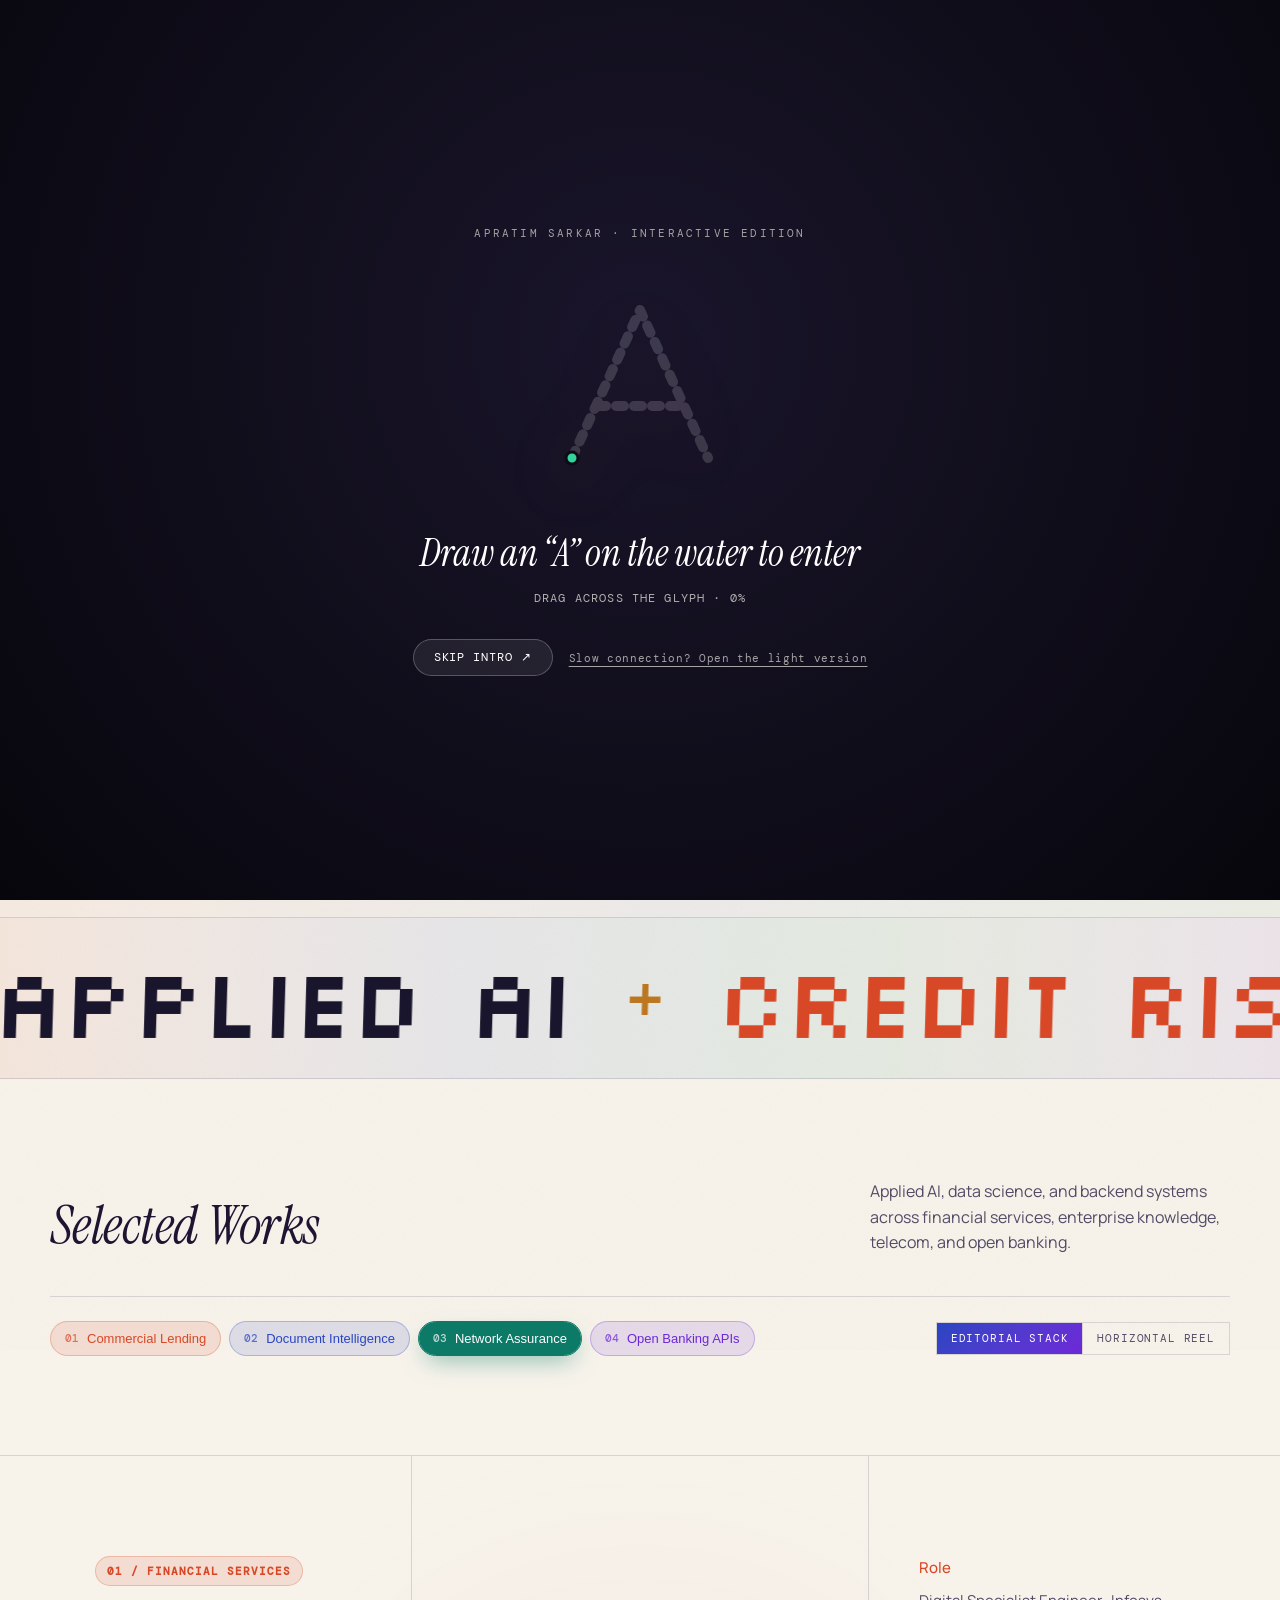
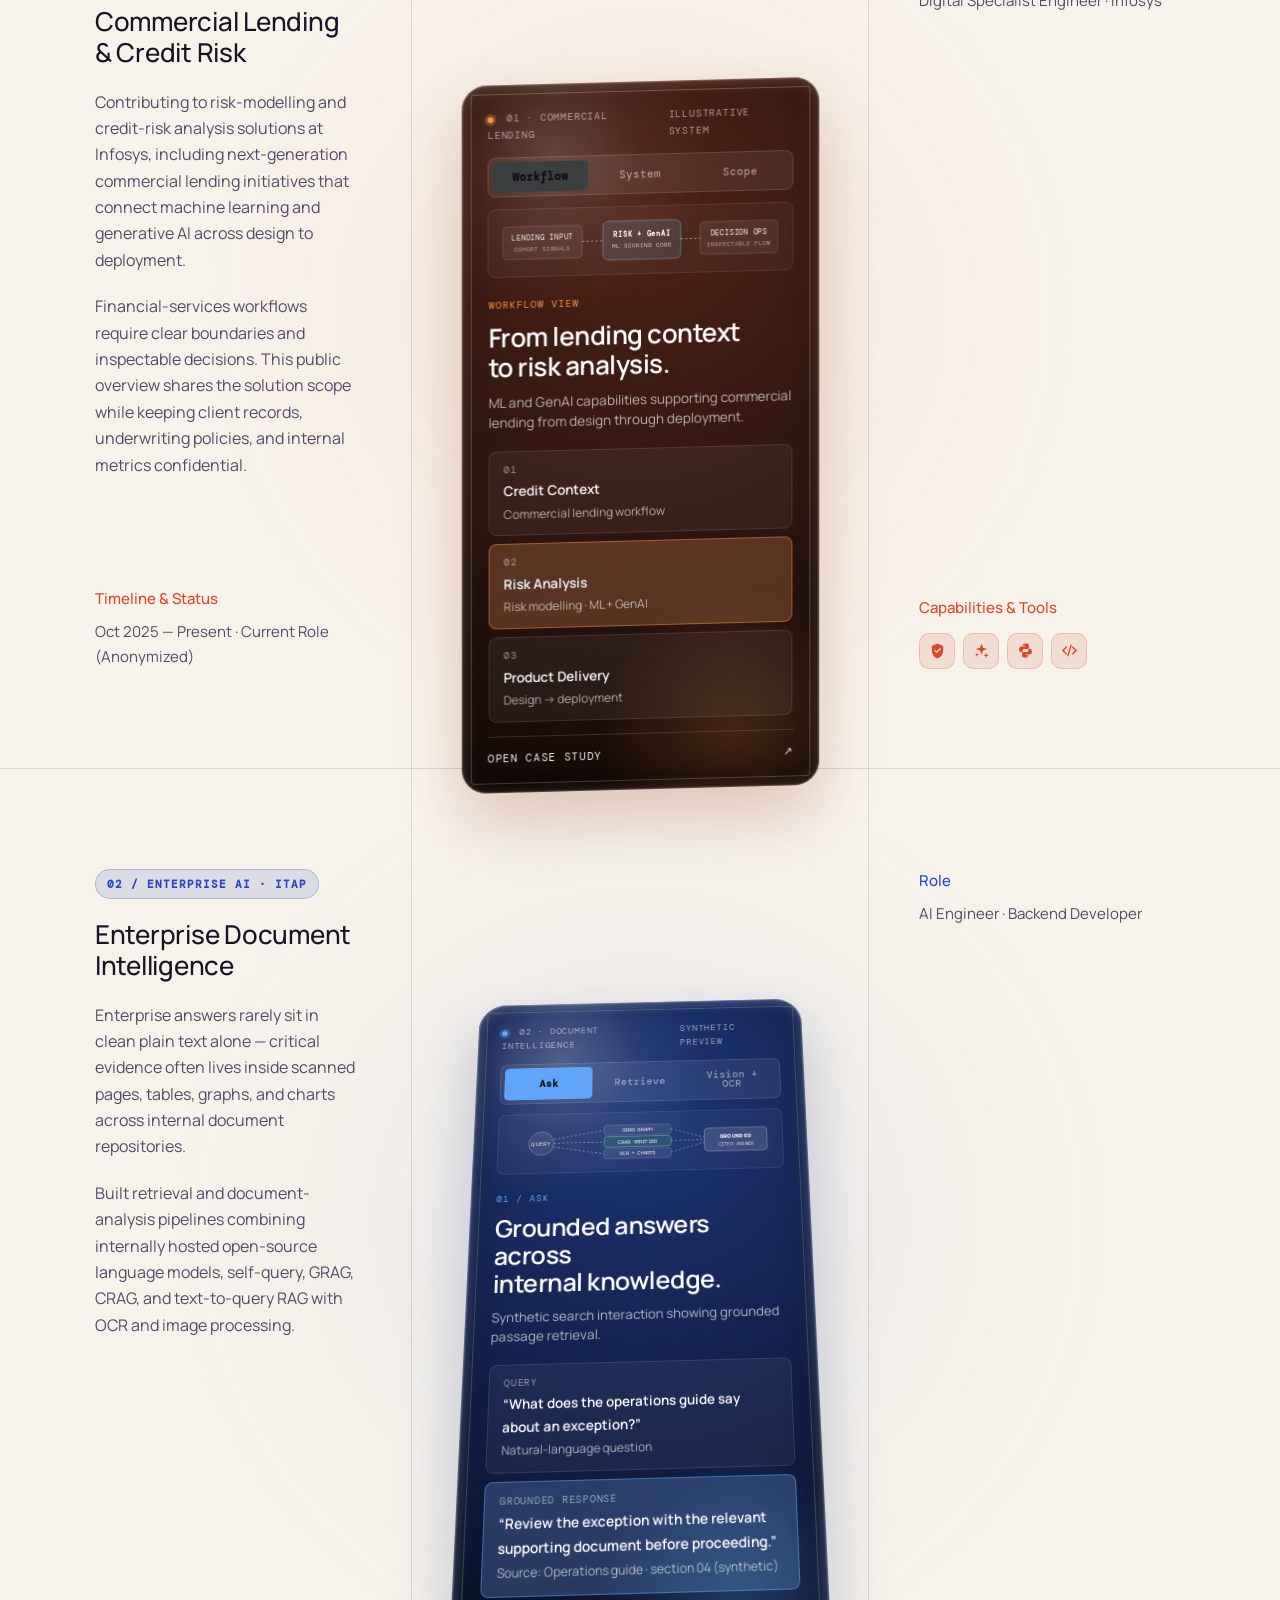
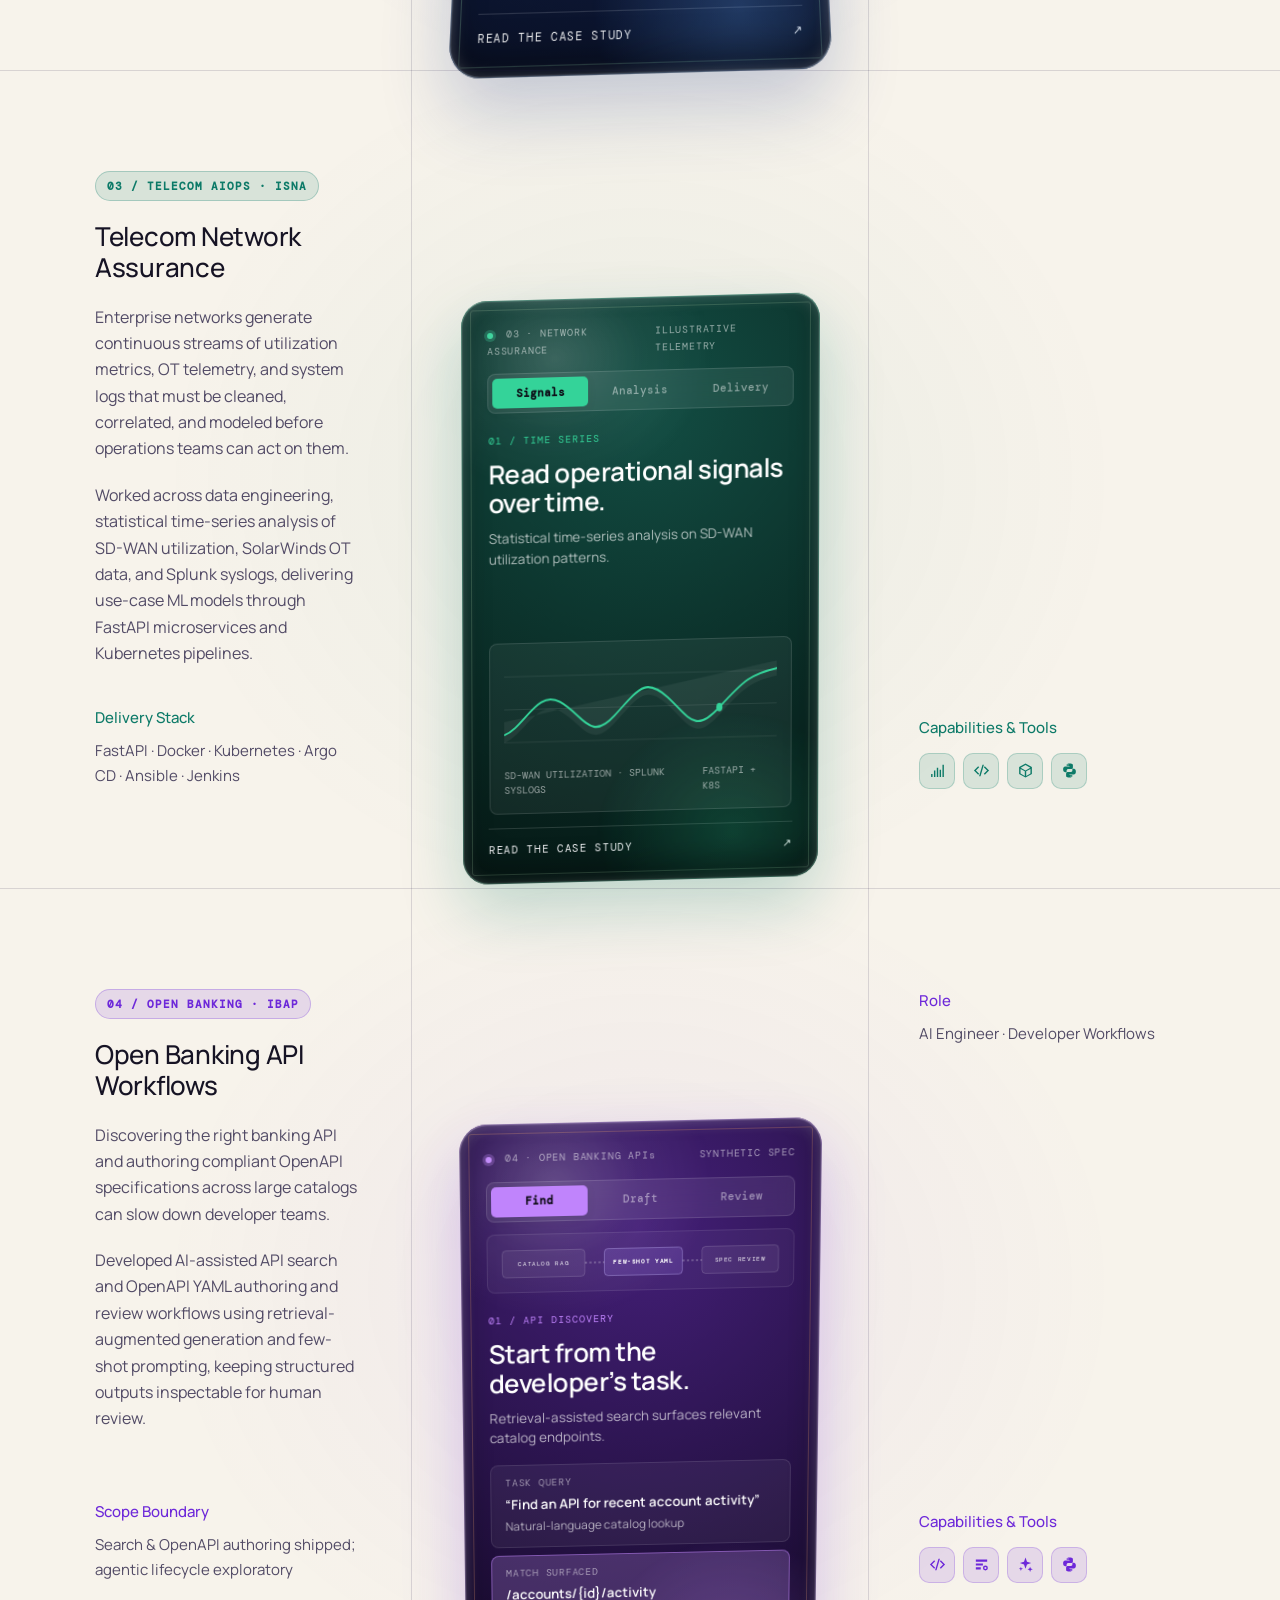
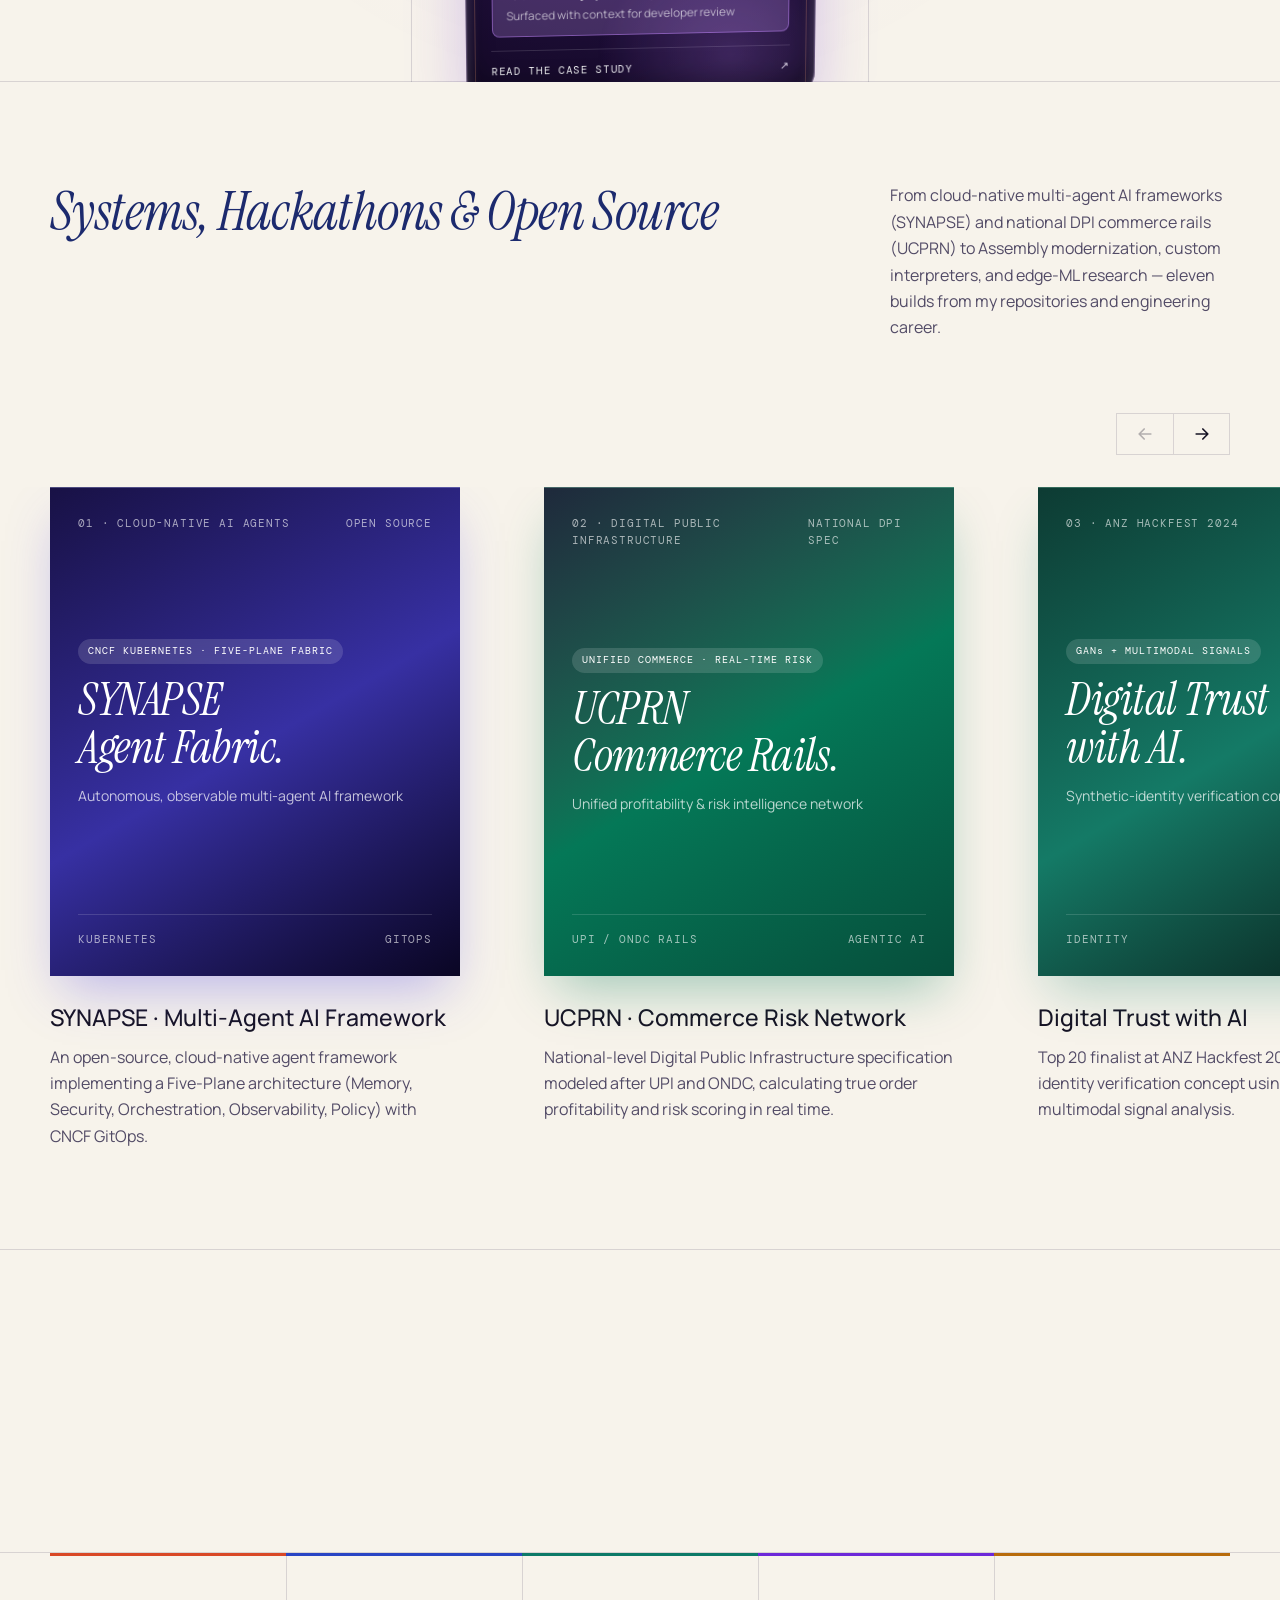
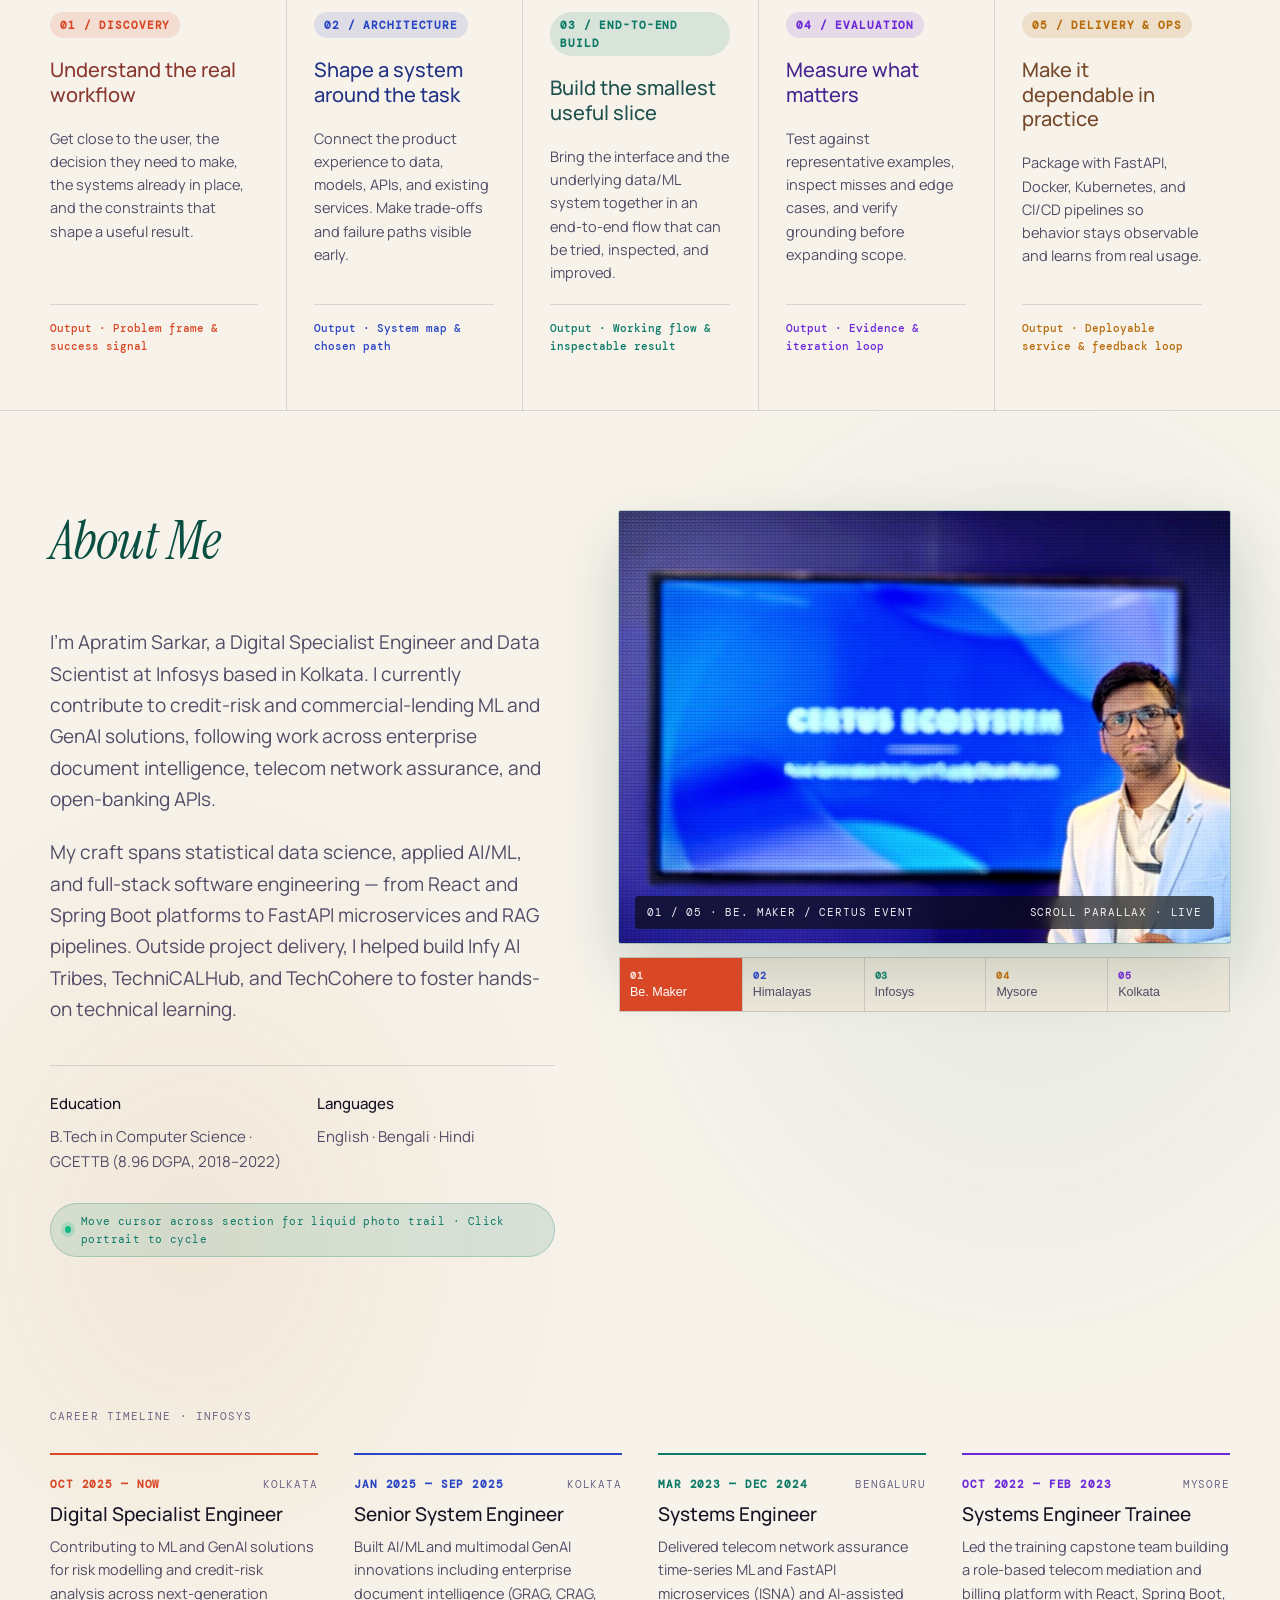
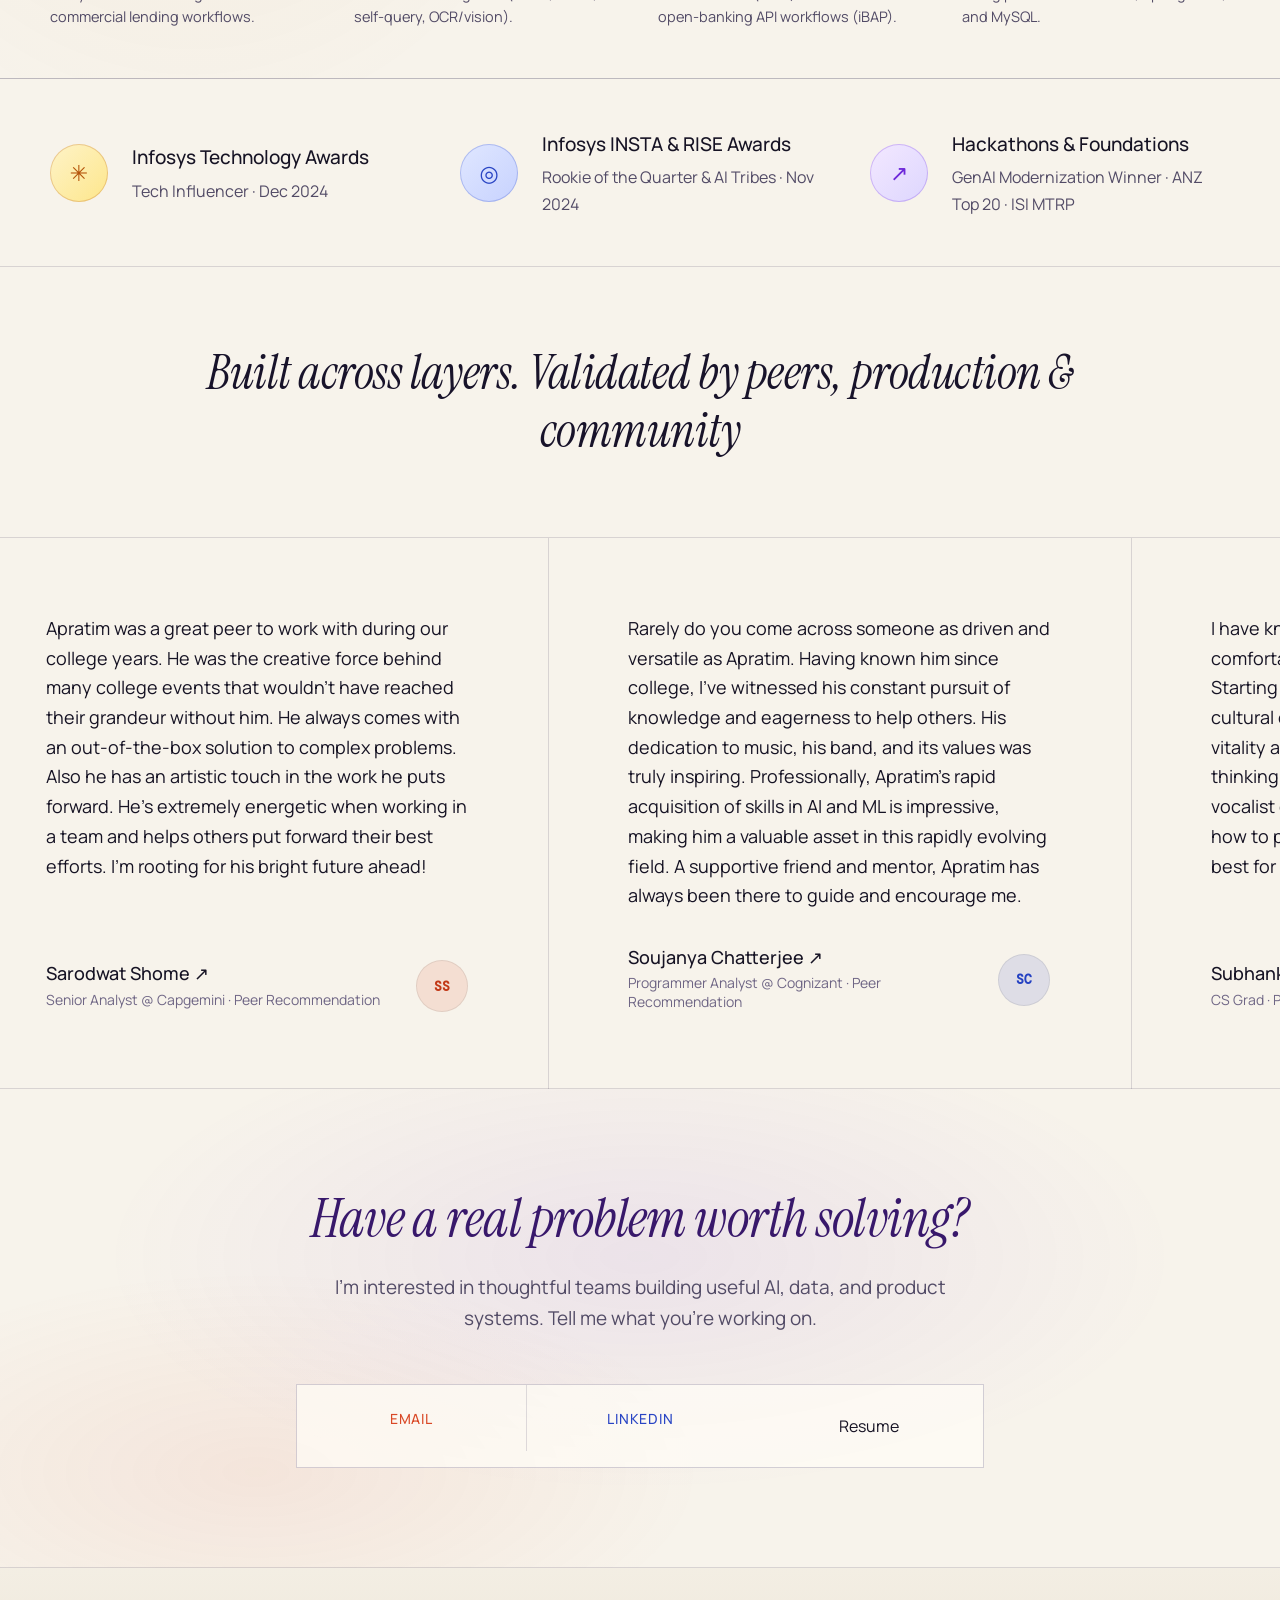
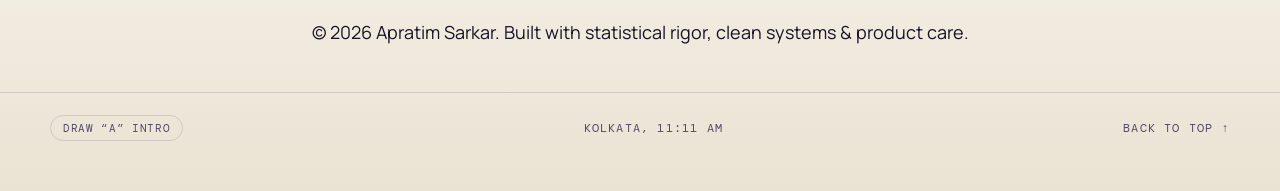
==== commit c07fcbe5: "ok" ====
--- a/index.html
+++ b/index.html
@@ -1264,65 +1264,65 @@
       <section class="jrp-quotes band" aria-labelledby="quotes-title">
         <div class="jrp-section-head jrp-section-head--center band">
           <h2 id="quotes-title" class="jrp-display jrp-container" data-reveal>
-            Built across layers. Validated through shipping, hackathons, and community leadership
+            Built across layers. Validated by peers, production &amp; community
           </h2>
         </div>
         <div class="jrp-quotes__band" data-quotes-marquee>
           <div class="jrp-track jrp-track--quotes" data-quotes-track tabindex="0" aria-label="Peer recommendations and engineering impact highlights">
             <figure class="jrp-quote">
-              <blockquote>“Apratim was a great peer to work with during our college years. He was the creative force behind many college events that wouldn't have reached their grandeur without him. He always comes with an out-of-the-box solution to complex problems. Also he has an artistic touch in the work he puts forward. He's extremely energetic when working in a team and helps others put forward their best efforts. I'm rooting for his bright future ahead!”</blockquote>
+              <blockquote>Apratim was a great peer to work with during our college years. He was the creative force behind many college events that wouldn't have reached their grandeur without him. He always comes with an out-of-the-box solution to complex problems. Also he has an artistic touch in the work he puts forward. He's extremely energetic when working in a team and helps others put forward their best efforts. I'm rooting for his bright future ahead!</blockquote>
               <figcaption>
                 <span><strong><a href="https://www.linkedin.com/in/sarodwat-shome-9b5692140" target="_blank" rel="noopener noreferrer">Sarodwat Shome ↗</a></strong><small>Senior Analyst @ Capgemini · Peer Recommendation</small></span>
-                <span class="jrp-quote__mark" aria-hidden="true">★</span>
+                <span class="jrp-quote__avatar jrp-quote__avatar--coral" aria-hidden="true">SS</span>
               </figcaption>
             </figure>
             <figure class="jrp-quote">
-              <blockquote>“Rarely do you come across someone as driven and versatile as Apratim. Having known him since college, I've witnessed his constant pursuit of knowledge and eagerness to help others. His dedication to music, his band, and its values was truly inspiring. Professionally, Apratim's rapid acquisition of skills in AI and ML is impressive, making him a valuable asset in this rapidly evolving field. A supportive friend and mentor, Apratim has always been there to guide and encourage me.”</blockquote>
+              <blockquote>Rarely do you come across someone as driven and versatile as Apratim. Having known him since college, I've witnessed his constant pursuit of knowledge and eagerness to help others. His dedication to music, his band, and its values was truly inspiring. Professionally, Apratim's rapid acquisition of skills in AI and ML is impressive, making him a valuable asset in this rapidly evolving field. A supportive friend and mentor, Apratim has always been there to guide and encourage me.</blockquote>
               <figcaption>
                 <span><strong><a href="https://www.linkedin.com/in/soujanyachatterjee" target="_blank" rel="noopener noreferrer">Soujanya Chatterjee ↗</a></strong><small>Programmer Analyst @ Cognizant · Peer Recommendation</small></span>
-                <span class="jrp-quote__mark" aria-hidden="true">★</span>
+                <span class="jrp-quote__avatar jrp-quote__avatar--cobalt" aria-hidden="true">SC</span>
               </figcaption>
             </figure>
             <figure class="jrp-quote">
-              <blockquote>“I have known Apratim for 4 years and can comfortably say that he is a total package. Starting from studies and coding, to organising cultural events as a team player, he is packed with vitality and creativity. Be it some out of the box thinking on a project, or performing as the lead vocalist of his band on a live stage, he sure knows how to pull some strings. Wishing him all the very best for his professional career ahead.”</blockquote>
+              <blockquote>I have known Apratim for 4 years and can comfortably say that he is a total package. Starting from studies and coding, to organising cultural events as a team player, he is packed with vitality and creativity. Be it some out of the box thinking on a project, or performing as the lead vocalist of his band on a live stage, he sure knows how to pull some strings. Wishing him all the very best for his professional career ahead.</blockquote>
               <figcaption>
                 <span><strong><a href="https://www.linkedin.com/in/subhankar-saha-767428179" target="_blank" rel="noopener noreferrer">Subhankar Saha ↗</a></strong><small>CS Grad · Peer Recommendation</small></span>
-                <span class="jrp-quote__mark" aria-hidden="true">★</span>
+                <span class="jrp-quote__avatar jrp-quote__avatar--emerald" aria-hidden="true">SS</span>
               </figcaption>
             </figure>
             <figure class="jrp-quote">
-              <blockquote>“Bridges quantitative statistical baselines and grounded Generative AI so commercial lending underwriters get both calibrated risk scores and cited document evidence in one review flow.”</blockquote>
+              <blockquote>Bridges quantitative statistical baselines and grounded Generative AI so commercial lending underwriters get both calibrated risk scores and cited document evidence in one review flow.</blockquote>
               <figcaption>
                 <span><strong>Commercial Lending &amp; Credit Risk</strong><small>Digital Specialist Engineer · Infosys</small></span>
-                <span class="jrp-quote__mark" aria-hidden="true">01</span>
+                <span class="jrp-quote__avatar jrp-quote__avatar--amber" aria-hidden="true">01</span>
               </figcaption>
             </figure>
             <figure class="jrp-quote">
-              <blockquote>“Combined self-query, GRAG, CRAG, and OCR/vision pipelines with internally hosted open-source LLMs so enterprise teams could query tables, charts, and scanned pages without external data exposure.”</blockquote>
+              <blockquote>Combined self-query, GRAG, CRAG, and OCR/vision pipelines with internally hosted open-source LLMs so enterprise teams could query tables, charts, and scanned pages without external data exposure.</blockquote>
               <figcaption>
                 <span><strong>Enterprise Document Intelligence (ITAP)</strong><small>Multimodal RAG &amp; Vision Architecture</small></span>
-                <span class="jrp-quote__mark" aria-hidden="true">02</span>
+                <span class="jrp-quote__avatar jrp-quote__avatar--indigo" aria-hidden="true">02</span>
               </figcaption>
             </figure>
             <figure class="jrp-quote">
-              <blockquote>“Co-founded Infy AI Tribes, TechniCALHub, and TechCohere — leading hands-on architecture clinics and GenAI build sessions that earned the Infosys Technology Influencer &amp; INSTA Awards.”</blockquote>
+              <blockquote>Co-founded Infy AI Tribes, TechniCALHub, and TechCohere — leading hands-on architecture clinics and GenAI build sessions that earned the Infosys Technology Influencer &amp; INSTA Awards.</blockquote>
               <figcaption>
                 <span><strong>Engineering Community &amp; Mentorship</strong><small>Tech Influencer &amp; INSTA Recognition · 2024</small></span>
-                <span class="jrp-quote__mark" aria-hidden="true">03</span>
+                <span class="jrp-quote__avatar jrp-quote__avatar--violet" aria-hidden="true">03</span>
               </figcaption>
             </figure>
             <figure class="jrp-quote">
-              <blockquote>“Took SD-WAN utilization telemetry, SolarWinds OT streams, and Splunk syslogs from statistical time-series modeling all the way to containerized FastAPI microservices on Kubernetes with Argo CD.”</blockquote>
+              <blockquote>Took SD-WAN utilization telemetry, SolarWinds OT streams, and Splunk syslogs from statistical time-series modeling all the way to containerized FastAPI microservices on Kubernetes with Argo CD.</blockquote>
               <figcaption>
                 <span><strong>Telecom Network Assurance (ISNA)</strong><small>RISE Rookie of the Quarter · End-to-End Delivery</small></span>
-                <span class="jrp-quote__mark" aria-hidden="true">04</span>
+                <span class="jrp-quote__avatar jrp-quote__avatar--teal" aria-hidden="true">04</span>
               </figcaption>
             </figure>
             <figure class="jrp-quote">
-              <blockquote>“Delivered 1st-place organization-wide hackathon winning tooling for Assembly-to-modern code modernization and a Top-20 ANZ Hackfest synthetic-identity verification pipeline.”</blockquote>
+              <blockquote>Delivered 1st-place organization-wide hackathon winning tooling for Assembly-to-modern code modernization and a Top-20 ANZ Hackfest synthetic-identity verification pipeline.</blockquote>
               <figcaption>
                 <span><strong>Applied AI Innovation &amp; Hackathons</strong><small>1st Place GenAI Modernization · ANZ Hackfest Top 20</small></span>
-                <span class="jrp-quote__mark" aria-hidden="true">05</span>
+                <span class="jrp-quote__avatar jrp-quote__avatar--rose" aria-hidden="true">05</span>
               </figcaption>
             </figure>
           </div>
--- a/styles.css
+++ b/styles.css
@@ -11069,6 +11069,12 @@
   pointer-events: none;
 }
 
+@media (max-width: 1240px) {
+  .jrp-progress {
+    display: none;
+  }
+}
+
 .jrp-progress__value {
   font-family: "DM Mono", monospace;
   font-size: 11px;
@@ -13197,30 +13203,67 @@
 }
 
 /* ---------- Quotes / Recognition Horizontal Track ---------- */
+.jrp-quotes .jrp-section-head {
+  padding-block: clamp(48px, 6vw, 84px);
+  text-align: center;
+}
+
+.jrp-quotes .jrp-section-head h2 {
+  max-width: 980px;
+  margin-inline: auto;
+  font-size: clamp(32px, 3.8vw, 48px);
+  line-height: 1.22;
+}
+
 .jrp-quotes__band {
   padding-block: 0;
+  position: relative;
+  overflow: hidden;
 }
 
 .jrp-track--quotes {
+  display: flex;
+  overflow-x: auto;
+  overscroll-behavior-x: contain;
+  scrollbar-width: none;
+  -ms-overflow-style: none;
   gap: 160px;
-  padding-block: var(--jrp-band);
+  padding-block: clamp(52px, 6vw, 92px);
+  padding-inline: var(--jrp-pad-x);
+  scroll-padding-inline: var(--jrp-pad-x);
   align-items: stretch;
+  cursor: grab;
+}
+
+.jrp-track--quotes::-webkit-scrollbar {
+  display: none;
+}
+
+.jrp-track--quotes.is-dragging {
+  cursor: grabbing;
+  user-select: none;
+}
+
+.jrp-track--quotes.is-dragging a {
+  pointer-events: none;
 }
 
 .jrp-quote {
-  flex: 0 0 420px;
+  flex: 0 0 clamp(380px, 33vw, 440px);
+  width: clamp(380px, 33vw, 440px);
   display: flex;
   flex-direction: column;
-  gap: 44px;
+  gap: 36px;
   position: relative;
+  text-align: left;
 }
 
 .jrp-quote + .jrp-quote::before {
   content: "";
   position: absolute;
   left: -80px;
-  top: calc(-1 * var(--jrp-band));
-  bottom: calc(-1 * var(--jrp-band));
+  top: calc(-1 * clamp(52px, 6vw, 92px));
+  bottom: calc(-1 * clamp(52px, 6vw, 92px));
   width: 1px;
   background: var(--jrp-line);
   transform-origin: top;
@@ -13228,9 +13271,12 @@
 }
 
 .jrp-quote blockquote {
-  font-size: 19px;
+  font-family: var(--jrp-sans, "Manrope", system-ui, sans-serif);
+  font-size: 18px;
   line-height: 1.65;
   color: var(--jrp-ink);
+  margin: 0;
+  font-weight: 400;
 }
 
 .jrp-quote figcaption {
@@ -13238,7 +13284,7 @@
   display: flex;
   align-items: center;
   justify-content: space-between;
-  gap: 24px;
+  gap: 20px;
 }
 
 .jrp-quote figcaption span:first-child {
@@ -13250,25 +13296,82 @@
 .jrp-quote strong {
   font-weight: 500;
   font-size: 18px;
-  line-height: 1.15;
+  line-height: 1.2;
+}
+
+.jrp-quote strong a {
+  color: inherit;
+  text-decoration: none;
+  transition: color 0.25s ease;
+}
+
+.jrp-quote strong a:hover {
+  color: var(--jrp-vermilion);
 }
 
 .jrp-quote small {
   font-size: 14px;
+  line-height: 1.35;
   color: var(--jrp-muted-2);
 }
 
-.jrp-quote__mark {
-  width: 48px;
-  height: 48px;
+.jrp-quote__avatar {
+  width: 52px;
+  height: 52px;
   border-radius: 50%;
-  border: 1px solid var(--jrp-line);
   display: grid;
   place-items: center;
-  font-family: "DM Mono", monospace;
-  font-size: 12px;
-  color: var(--jrp-muted);
+  font-family: var(--jrp-mono, "DM Mono", monospace);
+  font-size: 13px;
+  font-weight: 600;
+  letter-spacing: 0.04em;
   flex: none;
+  box-shadow: inset 0 0 0 1px rgba(0, 0, 0, 0.08);
+  transition: transform 0.3s var(--jrp-ease-liquid);
+}
+
+.jrp-quote:hover .jrp-quote__avatar {
+  transform: scale(1.08);
+}
+
+.jrp-quote__avatar--coral {
+  background: rgba(217, 72, 38, 0.12);
+  color: #c23816;
+}
+
+.jrp-quote__avatar--cobalt {
+  background: rgba(41, 69, 196, 0.12);
+  color: #2441c2;
+}
+
+.jrp-quote__avatar--emerald {
+  background: rgba(30, 138, 92, 0.12);
+  color: #176f4b;
+}
+
+.jrp-quote__avatar--amber {
+  background: rgba(217, 131, 36, 0.14);
+  color: #b36310;
+}
+
+.jrp-quote__avatar--indigo {
+  background: rgba(94, 63, 196, 0.12);
+  color: #5132bd;
+}
+
+.jrp-quote__avatar--violet {
+  background: rgba(142, 45, 196, 0.12);
+  color: #7d23b0;
+}
+
+.jrp-quote__avatar--teal {
+  background: rgba(18, 148, 153, 0.12);
+  color: #0f7a7f;
+}
+
+.jrp-quote__avatar--rose {
+  background: rgba(219, 48, 105, 0.12);
+  color: #b51f55;
 }
 
 /* ---------- Contact (Joined 3-Cell Liquid Fill Grid) ---------- */
@@ -15525,15 +15628,20 @@
 body.jrp-landing .main-nav.jrp-nav__links .jrp-navbar__action {
   background: transparent;
   border: 0;
-  padding: 0;
+  padding: 5px 10px;
   font: inherit;
-  color: inherit;
+  font-size: 15px;
+  font-weight: 400;
+  color: var(--jrp-muted);
   cursor: pointer;
   position: relative;
+  border-radius: 999px;
+  transition: color 0.3s var(--jrp-ease-liquid), background-color 0.3s var(--jrp-ease-liquid);
 }
 
 body.jrp-landing .main-nav.jrp-nav__links .jrp-navbar__action:hover {
   color: var(--jrp-vermilion);
+  background: var(--jrp-vermilion-soft);
 }
 
 .mobile-nav-btn {
@@ -15541,7 +15649,7 @@
   border: 0;
   padding: 8px 0;
   font: inherit;
-  color: inherit;
+  color: var(--jrp-ink);
   text-align: left;
   cursor: pointer;
 }
@@ -15606,16 +15714,10 @@
   border-color: var(--jrp-ink);
 }
 
-/* 7. Seamless Infinite Quotes Marquee */
+/* 7. Seamless Infinite Quotes Track & Drag Interactions */
 .jrp-quotes__band {
   overflow: hidden;
-}
-
-.jrp-track--quotes.is-infinite-ready {
-  overflow: visible;
-  width: max-content;
-  padding-inline: 0;
-  will-change: transform;
+  position: relative;
 }
 
 /* 8. Modal Diagrams, Capability Tags & Resume Dossier */
